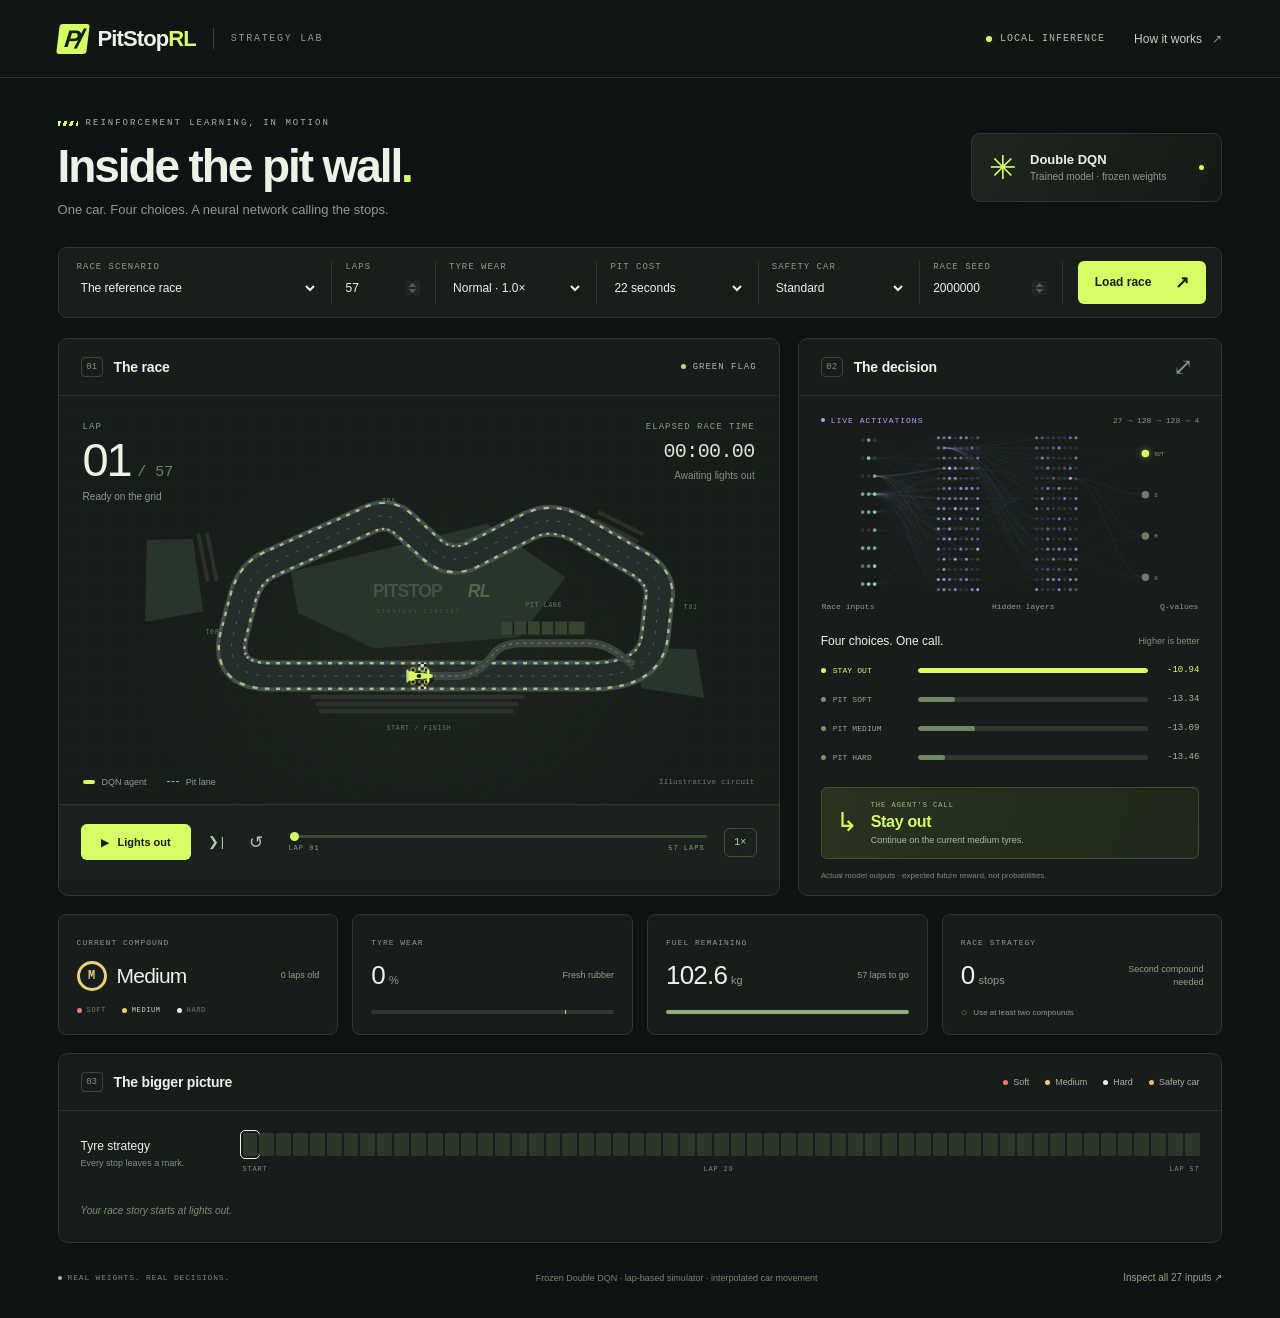
==== docs/index.html @ 2b39bea4 "feat: add offline race and neural-network visualization Includes the self-contained GitHub Pages das" ====
<!doctype html>
<html lang="en">
<head>
  <meta charset="utf-8">
  <meta name="viewport" content="width=device-width, initial-scale=1">
  <meta name="theme-color" content="#101313">
  <title>PitStopRL — Inside the pit wall</title>
  <style>:root{--bg:#101313;--panel:#181d1b;--line:#303731;--text:#edf1e6;--muted:#8f9a90;--lime:#d5ff65;--violet:#ba9cf9;--cyan:#85dcdb;--amber:#efbc62;--soft:#f17979;--medium:#e9cf75;--hard:#e8ede5;--mono:ui-monospace,SFMono-Regular,Consolas,monospace}
*{box-sizing:border-box}body{margin:0;background:var(--bg);color:var(--text);font-family:Inter,-apple-system,BlinkMacSystemFont,"Segoe UI",sans-serif;font-size:14px;-webkit-font-smoothing:antialiased}button,input,select{font:inherit}button,a,input,select{-webkit-tap-highlight-color:transparent}button{cursor:pointer}button:disabled{opacity:.4;cursor:not-allowed}button:focus-visible,a:focus-visible,input:focus-visible,select:focus-visible{outline:2px solid var(--lime);outline-offset:4px}button{color:inherit}button:hover{filter:brightness(1.12)}a{color:inherit}button,input,select{border-radius:6px}input,select{min-width:0;color:var(--text);color-scheme:dark}input::-webkit-inner-spin-button{opacity:.25}select{cursor:pointer}button{transition:background .15s,opacity .15s}svg{display:block}h1,h2,h3,p{margin:0}[hidden]{display:none!important}.lime{color:var(--lime)}.topbar{height:78px;border-bottom:1px solid var(--line);display:flex;align-items:center;justify-content:space-between;padding:0 4.5%;background:#111513}.wordmark{display:flex;align-items:center;text-decoration:none;font-size:22px;letter-spacing:-.9px;font-weight:750}.brand-icon{display:inline-flex;width:30px;height:30px;background:var(--lime);color:#162019;align-items:center;justify-content:center;margin-right:10px;font-style:italic;font-size:24px;font-weight:900;letter-spacing:-5px;padding-right:3px;border-radius:3px;transform:skew(-7deg)}.brand-icon span{font-size:27px}.brand-divider{width:1px;height:21px;background:#3c453d;margin:0 17px}.brand-caption{color:var(--muted);font:10px var(--mono);letter-spacing:1.7px}.top-actions{display:flex;gap:29px;align-items:center}.local-status{font:10px var(--mono);letter-spacing:1px;color:#afbbac;display:flex;align-items:center;gap:8px}.local-status i,.badge-dot{width:6px;height:6px;border-radius:50%;background:var(--lime);box-shadow:0 0 9px #d5ff6533}.text-button{border:0;background:transparent;padding:5px 0;font-size:12px;color:#c9d0c3}.text-button span{color:var(--muted);margin-left:7px}main{max-width:1600px;margin:0 auto;padding:40px 4.5% 0}.intro{display:flex;justify-content:space-between;align-items:center;margin-bottom:30px}.eyebrow{font:9px var(--mono);letter-spacing:2px;color:#a8b49f;display:flex;gap:8px;align-items:center}.tiny-stripe{display:block;width:20px;height:5px;background:repeating-linear-gradient(110deg,var(--lime) 0 3px,transparent 3px 6px)}h1{font-size:46px;letter-spacing:-2.1px;font-weight:650;line-height:1.15;margin:12px 0 9px}.intro p{color:var(--muted);font-size:13px}.model-badge{display:flex;align-items:center;gap:13px;border:1px solid var(--line);padding:14px 17px;border-radius:9px;background:linear-gradient(115deg,#20251e,#151a17)}.model-badge strong{display:block;font-size:13px;font-weight:600}.model-badge div>span{display:block;font-size:10px;color:var(--muted);margin-top:4px}.model-orbit{font-size:33px;color:var(--lime);font-weight:300}.badge-dot{margin-left:20px;width:5px;height:5px}.scenario-bar{display:flex;align-items:stretch;gap:0;background:#191e1b;border:1px solid var(--line);border-radius:9px;padding:13px 15px;margin-bottom:20px}.scenario-bar label{display:flex;flex-direction:column;gap:6px;padding:1px 13px;border-right:1px solid var(--line);flex:1;min-width:0}.scenario-bar label:first-child{padding-left:3px}.scenario-select{flex:1.8!important}.scenario-bar label:has(#laps){flex:.57}.seed-field{flex:.86!important}.field-label{font:9px var(--mono);letter-spacing:1px;color:var(--muted);white-space:nowrap}.scenario-bar input,.scenario-bar select{background:transparent;border:0;padding:0 2px 0 0;font-size:12px;height:20px;width:100%;outline-offset:3px}.scenario-bar option{background:#202720}.build-button{border:0;background:var(--lime);color:#17200d;font-size:12px;font-weight:650;display:flex;align-items:center;justify-content:center;gap:24px;padding:11px 17px;white-space:nowrap}.scenario-bar .build-button{margin:0 0 0 15px}.build-button span{font-size:17px}.notice{font-size:12px;color:var(--amber);border:1px solid #806337;background:#30291d;padding:12px 16px;border-radius:6px;margin-bottom:16px}.dashboard{display:grid;grid-template-columns:minmax(0,1.7fr) minmax(340px,1fr);gap:18px}.panel{border:1px solid var(--line);background:var(--panel);border-radius:10px;overflow:hidden}.panel-top{height:57px;display:flex;align-items:center;justify-content:space-between;padding:0 22px;border-bottom:1px solid #2b332c}.panel-heading{display:flex;align-items:center;gap:11px}.section-index{font:9px var(--mono);color:#7f8f7a;border:1px solid #3a4539;border-radius:4px;width:22px;height:20px;display:flex;justify-content:center;align-items:center}h2{font-size:14px;font-weight:550;letter-spacing:-.2px}.track-status{display:flex;gap:7px;align-items:center;font:9px var(--mono);letter-spacing:1px;color:#a7bb9c}.track-status i{width:5px;height:5px;border-radius:50%;background:#b5dc87}.track-status.safety{color:var(--amber)}.track-status.safety i{background:var(--amber);box-shadow:0 0 8px #eabd5b66}.circuit-stage{position:relative;height:408px;overflow:hidden;background:radial-gradient(ellipse at 50% 65%,#28332655,transparent 55%),#171d19}.circuit{position:absolute;width:100%;height:100%;inset:0}.lap-counter{position:absolute;top:20px;left:24px;z-index:2}.lap-counter>div{display:flex;align-items:baseline;gap:7px;margin-top:4px}.lap-counter strong{font-size:47px;font-weight:450;letter-spacing:-2.3px;line-height:1}.lap-counter div>span{font:15px var(--mono);color:#73806e}.lap-caption{font-size:10px;color:var(--muted);display:block;margin-top:8px}.race-clock{position:absolute;right:24px;top:20px;text-align:right;z-index:2}.race-clock strong{display:block;font:20px var(--mono);letter-spacing:-.6px;color:#dce5d3;margin-top:8px}.race-clock>span:last-child{display:block;color:#82917a;font-size:10px;margin-top:7px}.terrain path{fill:#28352b;stroke:#45543e;stroke-width:1;stroke-opacity:.2}.grandstands{stroke:#475043;stroke-width:5;opacity:.4;fill:none}.pit-building rect{fill:#384330}.pit-building path{stroke:#181f16;stroke-width:2}.track-labels text{font:8px var(--mono);letter-spacing:1px;fill:#697c60}.track-labels text:nth-child(3){font-family:inherit;font-size:22px;font-weight:700;letter-spacing:-1px;fill:#82917855}.track-labels .infield-rl{font:italic 700 22px sans-serif;letter-spacing:-1px;fill:#b5cc8355}.track-labels .infield-sub{font-size:6px;letter-spacing:3px;fill:#798a6a77}.track-legend{position:absolute;bottom:17px;left:24px;right:24px;display:flex;gap:20px;align-items:center;font-size:9px;color:#93a087}.track-legend span{display:flex;align-items:center;gap:7px}.track-legend i{display:inline-block}.legend-car{width:12px;height:4px;background:var(--lime);border-radius:2px}.legend-pit{width:12px;height:0;border-top:1px dashed #a0b492}.illustration-label{margin-left:auto;color:#6c7b64;font:8px var(--mono)}.track-event{position:absolute;bottom:55px;left:50%;transform:translateX(-50%);display:flex;align-items:center;gap:12px;background:#202b1fef;border:1px solid #8aa85d;border-radius:7px;padding:11px 18px;box-shadow:0 8px 40px #0004;white-space:nowrap;z-index:3}.track-event>span{font-size:23px;color:var(--lime)}.track-event strong{display:block;font:10px var(--mono);color:var(--lime);letter-spacing:1px}.track-event div>span{display:block;margin-top:4px;font-size:10px;color:#c0cdb7}.track-event.safety{background:#30281de8;border-color:#9c7a3c}.track-event.safety strong,.track-event.safety>span{color:var(--amber)}.finish-overlay{position:absolute;inset:0;z-index:6;background:#101912ed;backdrop-filter:blur(6px);display:flex;align-items:center;justify-content:center;flex-direction:column;gap:15px}.finish-overlay h3{font-size:36px;font-weight:500;letter-spacing:-1.3px}.finish-overlay p{font-size:13px;color:#b6c1ac;text-align:center;line-height:1.7}.finish-overlay .build-button{margin-top:10px}.playback{height:76px;border-top:1px solid var(--line);display:flex;align-items:center;gap:11px;padding:0 22px;background:#1b211c}.play-button{display:flex;align-items:center;justify-content:center;gap:9px;min-width:110px;height:36px;background:var(--lime);border:0;color:#17200c;font-size:11px;font-weight:650}.play-button #play-icon{font-size:10px}.icon-button{background:transparent;border:1px solid #3b453a;border-radius:5px;height:31px;min-width:31px;color:#bbc6b1;font-size:17px;display:inline-flex;align-items:center;justify-content:center}.playback .icon-button{font-size:17px;border:0;min-width:23px}.playback #step{font:13px var(--mono)}.scrubber{flex:1;padding:0 8px}.scrubber>div{display:flex;justify-content:space-between;font:7px var(--mono);letter-spacing:1px;color:#8b9a80;margin-top:6px}.scrubber input{display:block;width:100%;height:3px;appearance:none;-webkit-appearance:none;background:#3e4a35;cursor:pointer;accent-color:var(--lime);border:0;border-radius:9px}.scrubber input::-webkit-slider-thumb{appearance:none;width:9px;height:9px;border-radius:50%;background:var(--lime)}.scrubber input::-moz-range-thumb{width:9px;height:9px;border:0;border-radius:50%;background:var(--lime)}.speed-button{border:1px solid #46513b;background:transparent;width:33px;height:29px;font:10px var(--mono);color:#bbc9ad}.brain-panel{display:flex;flex-direction:column;min-width:0}.expand-button{border:0;font-size:24px;min-width:24px;color:#82967c}.network-title{display:flex;justify-content:space-between;align-items:center;margin:20px 22px 0}.network-status{font:8px var(--mono);letter-spacing:1px;color:var(--violet);display:flex;align-items:center;gap:6px}.network-status i{width:4px;height:4px;border-radius:50%;background:var(--violet)}.network-architecture{font:8px var(--mono);color:#89927f}.network-container{height:177px;margin:0 18px;position:relative}.network-container svg{height:100%;width:100%;overflow:visible}.network-labels{display:flex;justify-content:space-between;margin:0 23px;font:8px var(--mono);color:#9a9a96}.network-labels span:nth-child(2){margin-left:12px}.network-node{transition:fill .35s,opacity .35s}.network-edge{transition:stroke-opacity .35s;pointer-events:none}.network-node.selected{filter:drop-shadow(0 0 4px #d5ff6577)}.q-heading{display:flex;align-items:center;justify-content:space-between;margin:23px 22px 12px}.q-heading h3{font-size:12px;font-weight:500}.q-heading span{font-size:9px;color:#83917d}.q-values{margin:0 22px;display:grid;gap:8px}.q-row{display:grid;grid-template-columns:86px 1fr 40px;align-items:center;gap:11px;font:9px var(--mono);color:#9ba992;height:21px}.q-name{display:flex;gap:7px;align-items:center;font-size:8px;letter-spacing:.1px;white-space:nowrap}.q-dot{width:5px;height:5px;border-radius:50%;background:#7f9374}.q-track{height:5px;background:#30372c;border-radius:8px;overflow:hidden}.q-fill{height:100%;background:#718664;transition:width .35s;border-radius:8px}.q-score{text-align:right;color:#a9b69f;font-size:9px}.q-row.selected .q-fill{background:var(--lime)}.q-row.selected .q-name,.q-row.selected .q-score{color:var(--lime)}.q-row.selected .q-dot{background:var(--lime)}.decision-call{display:flex;gap:13px;align-items:center;margin:19px 22px 0;padding:13px 14px;border:1px solid #43512e;background:linear-gradient(110deg,#29331f,#20291c);border-radius:6px}.call-icon{font-size:26px;color:var(--lime)}.decision-call>div{display:grid;gap:4px}.decision-call .field-label{font-size:7px;color:#a9bb8b}.decision-call strong{font-size:16px;letter-spacing:-.3px;color:var(--lime);font-weight:550}.decision-call div>span:last-child{font-size:9px;color:#aebca0}.q-footnote{font-size:8px;color:#7e8b77;margin:11px 22px 14px;line-height:1.4}.telemetry{display:grid;grid-template-columns:repeat(4,minmax(0,1fr));grid-column:1/-1;gap:14px}.telemetry-card{padding:17px 18px 16px;background:var(--panel);border:1px solid var(--line);border-radius:8px}.telemetry-card>.field-label{font-size:8px}.telemetry-value{display:flex;align-items:center;margin-top:12px;gap:10px;min-height:31px}.telemetry-value strong{font-size:26px;letter-spacing:-.8px;font-weight:500;white-space:nowrap}.telemetry-value strong>span{font-size:11px;color:#8f9d83;letter-spacing:0;margin-left:4px}.telemetry-value>span:last-child{margin-left:auto;text-align:right;font-size:9px;color:#93a087;line-height:1.4}.telemetry-value #compound-name{font-size:21px}.tyre-icon{display:flex;align-items:center;justify-content:center;width:30px;height:30px;border:3px solid var(--medium);border-radius:50%;font:bold 12px var(--mono);color:var(--medium)}.compound-keys{display:flex;gap:16px;font:7px var(--mono);letter-spacing:.6px;margin-top:15px;color:#6c7b65}.compound-keys>span,.stint-legend>span{display:flex;align-items:center;gap:5px}.compound-keys>span.active{color:#c8d4bd}.soft-dot,.medium-dot,.hard-dot,.sc-dot{display:inline-block;width:5px;height:5px;border-radius:50%;background:var(--soft)}.medium-dot{background:var(--medium)}.hard-dot{background:var(--hard)}.sc-dot{background:var(--amber)}.meter{position:relative;background:#323b2d;height:4px;border-radius:8px;overflow:hidden;margin-top:19px}.meter span{display:block;height:100%;width:100%;background:#93ae77;transition:width .3s,background .3s}.wear-meter span{width:0;background:var(--lime)}.wear-meter i{position:absolute;height:100%;width:1px;background:#bdd1a6;left:80%;top:0}.rule-status{max-width:95px}.rule-status.complete{color:var(--lime)!important}.rule-line{display:flex;align-items:center;gap:6px;font-size:8px;color:#8b9a80;margin-top:15px}.rule-check{font-size:11px;color:#7f8f73}.rule-check.complete{color:var(--lime)}.strategy-panel{grid-column:1/-1}.stint-legend{display:flex;gap:16px;font-size:9px;color:#a7b39c}.stint-section{display:flex;align-items:center;padding:22px;gap:25px}.stint-label{min-width:137px}.stint-label strong{display:block;font-size:12px;font-weight:500}.stint-label span{display:block;font-size:9px;color:#829277;margin-top:5px}.stint-chart-wrap{flex:1;min-width:0}.stint-chart{height:23px;display:flex;gap:2px}.stint-cell{flex:1;border-radius:2px;background:#2d372a;border:0;position:relative;cursor:pointer;padding:0;min-width:1px;transition:background .2s;outline-offset:2px}.stint-cell.pit::before{content:'';position:absolute;top:-5px;left:50%;transform:translateX(-50%);width:4px;height:4px;background:#d5ff65;border-radius:1px}.stint-cell.sc::after{content:'';position:absolute;bottom:0;left:0;right:0;height:4px;background:var(--amber)}.stint-cell.current{outline:1px solid #ecf3df;outline-offset:2px}.stint-axis{display:flex;justify-content:space-between;font:7px var(--mono);letter-spacing:.8px;color:#798b6d;margin-top:9px}.race-events{min-height:47px;display:flex;align-items:center;gap:10px;padding:0 22px 16px;flex-wrap:wrap}.event-empty{font-size:10px;color:#7d8f72;font-style:italic}.event-chip{font-size:9px;padding:6px 10px;background:#242d20;border:1px solid #3c4a31;border-radius:5px;color:#c1d0b3}.event-chip b{font:8px var(--mono);color:var(--lime);margin-right:5px;font-weight:400}.event-chip.safety{border-color:#6b572d;color:#d8bd86}.event-chip.safety b{color:var(--amber)}footer{display:flex;align-items:center;gap:25px;justify-content:space-between;padding:24px 0 30px;color:#778870}footer>span{display:flex;align-items:center;gap:6px;font:8px var(--mono);letter-spacing:.8px}footer>span>i{width:4px;height:4px;border-radius:50%;background:#a8c384}footer p{font-size:9px}footer .text-button{font-size:10px;color:#92a383}dialog{color:var(--text);background:#1b221c;border:1px solid #52633e;border-radius:14px;padding:35px;width:620px;max-width:calc(100vw - 32px);max-height:calc(100vh - 48px);overflow:auto;box-shadow:0 30px 150px #0009}dialog::backdrop{background:#080d09bf;backdrop-filter:blur(8px)}dialog h2{font-size:31px;line-height:1.2;letter-spacing:-1.1px;margin:15px 0}dialog>p{color:#a8b69e;font-size:12px;line-height:1.8}.dialog-close{position:absolute;top:15px;right:15px;border:0;font-size:24px}.explanation-steps{display:grid;gap:14px;margin:24px 0}.explanation-steps>div{display:grid;grid-template-columns:28px 1fr;column-gap:10px}.explanation-steps>div>span{font:11px var(--mono);color:var(--lime);grid-row:span 2}.explanation-steps strong{font-weight:500;font-size:13px}.explanation-steps p{font-size:11px;color:#9eaf91;line-height:1.65;margin-top:4px}.dialog-note{border-top:1px solid var(--line);padding-top:18px;font-size:10px!important}.provenance{font:9px var(--mono)!important;word-break:break-all;color:#6f8362!important;margin-top:13px}.wide-dialog{width:1060px}.wide-dialog svg{width:100%;height:auto;margin-top:20px}.wide-dialog .network-labels{font-size:10px;margin:5px 20px 25px}.network-key{display:flex;gap:20px;flex-wrap:wrap;font:9px var(--mono);color:#9faba0;align-items:center}.network-key span:first-child{display:flex;align-items:center;gap:7px}.network-key i{width:45px;height:6px;background:linear-gradient(90deg,#443f51,var(--violet));border-radius:8px}.input-list{display:grid;grid-template-columns:1fr 1fr;gap:0 22px;margin-top:20px}.input-row{display:flex;align-items:center;justify-content:space-between;gap:10px;border-bottom:1px solid #34412b;padding:10px 0;font-size:10px}.input-row span{color:#a3b298}.input-row code{color:var(--lime);font:10px var(--mono)}.load-error{padding:50px;color:#ffb19b;font-size:16px}
@media(min-width:1500px){.circuit-stage{height:453px}.network-container{height:205px}.q-heading{margin-top:28px}.q-row{height:23px}.decision-call{margin-top:23px}.dashboard{grid-template-columns:minmax(0,1.8fr) minmax(380px,1fr)}}
@media(max-width:1100px){main{padding:30px 3% 0}.topbar{padding:0 3%}.dashboard{grid-template-columns:minmax(0,1.5fr) minmax(320px,1fr);gap:13px}.scenario-bar label{padding-left:8px;padding-right:8px}.scenario-bar{padding:12px 10px}.seed-field{display:none!important}.model-badge{padding:11px}.model-badge .badge-dot{display:none}.circuit-stage{height:410px}.telemetry-value{flex-wrap:wrap;gap:7px}.telemetry-value>span:last-child{margin-left:0}.telemetry-card{padding:14px}.telemetry{gap:10px}.brain-panel .panel-top,.circuit-panel .panel-top{padding:0 17px}.playback{gap:5px;padding:0 15px}.play-button{min-width:92px}.q-values{margin:0 17px}.decision-call{margin-left:17px;margin-right:17px}.q-heading{margin-left:17px;margin-right:17px}.network-architecture{font-size:7px}.network-title{margin-left:17px;margin-right:17px}.lap-counter{left:20px}.race-clock{right:20px}.track-legend{left:20px;right:20px}}
@media(max-width:820px){.topbar{height:65px}.brand-caption,.brand-divider{display:none}.top-actions{gap:18px}.local-status{font-size:8px}.intro{align-items:flex-start;gap:15px}.model-badge{margin-top:20px}.model-badge div>span{display:none}.model-orbit{font-size:24px}.model-badge strong{font-size:11px}h1{font-size:37px}.intro p{font-size:11px}.eyebrow{font-size:8px;letter-spacing:1.3px}.scenario-bar{flex-wrap:wrap;gap:12px 0}.scenario-select{flex-basis:40%!important}.scenario-bar label:has(#laps){flex-basis:15%}.scenario-bar label:has(#wear){flex-basis:30%;border:0}.scenario-bar label:has(#pit-cost){flex-basis:25%;padding-left:3px}.scenario-bar label:has(#sc-chance){flex-basis:30%}.scenario-bar .build-button{flex:1;min-height:40px}.dashboard{grid-template-columns:1fr}.circuit-stage{height:400px}.brain-panel{display:grid;grid-template-columns:1fr 1fr;column-gap:18px;padding-bottom:17px}.brain-panel .panel-top{grid-column:1/-1}.network-title{grid-column:1;grid-row:2;margin-top:17px}.network-container{grid-column:1;grid-row:3/6;height:220px;margin:0 7px 0 20px}.network-labels{grid-column:1;grid-row:6;align-self:end;margin-bottom:9px}.q-heading{grid-column:2;grid-row:2;margin:19px 22px 13px 0;gap:8px}.q-heading span{font-size:8px}.q-values{grid-column:2;grid-row:3/5;margin:0 22px 0 0;align-self:start;gap:12px}.decision-call{grid-column:2;grid-row:5;margin:10px 22px 0 0;padding:12px}.q-footnote{grid-column:2;grid-row:6;margin:10px 22px 0 0;font-size:8px}.telemetry{grid-template-columns:repeat(2,minmax(0,1fr));grid-row:2}.brain-panel{grid-row:3}.telemetry-value>span:last-child{margin-left:auto}.stint-section{gap:15px}.stint-label{min-width:110px}.stint-legend{gap:9px;font-size:8px}.strategy-panel .panel-top{padding:0 15px}footer{gap:15px;flex-wrap:wrap}footer p{order:3;flex-basis:100%}.circuit-panel .panel-top{height:52px}}
@media(max-width:520px){main{padding-top:27px}.top-actions .local-status{display:none}.wordmark{font-size:20px}.model-badge{display:none}h1{font-size:36px}.intro{margin-bottom:24px}.scenario-bar{margin-bottom:14px}.scenario-select{flex-basis:51%!important}.scenario-bar label:has(#laps){flex-basis:18%}.scenario-bar label:has(#wear){flex-basis:30%}.scenario-bar label:has(#pit-cost){flex-basis:30%}.scenario-bar label:has(#sc-chance){flex-basis:34%}.scenario-bar .build-button{padding:9px;margin-left:9px;gap:8px}.field-label{font-size:8px}.scenario-bar input,.scenario-bar select{font-size:10px}.dashboard{gap:13px}.circuit-stage{height:330px}.circuit{width:125%;max-width:none;left:-12.5%;top:10px}.lap-counter strong{font-size:38px}.race-clock strong{font-size:16px}.lap-counter{top:18px;left:16px}.race-clock{top:18px;right:16px}.lap-counter .field-label,.race-clock .field-label{font-size:7px}.track-legend{left:16px;right:16px;font-size:8px;gap:13px}.illustration-label{font-size:6px}.track-event{bottom:48px;padding:8px 12px}.track-event strong{font-size:9px}.track-event div>span{font-size:9px}.panel-top{padding:0 16px}.track-status{font-size:8px}.playback{height:72px;padding:0 12px;gap:5px}.play-button{min-width:89px;font-size:10px;height:34px;gap:5px}.speed-button{width:28px;font-size:9px}.scrubber{padding:0 5px}.playback .icon-button{min-width:21px}.brain-panel{display:flex;padding-bottom:0}.network-title{margin:19px 20px 0}.network-container{height:200px;margin:0 18px}.network-labels{margin:0 22px}.q-heading{margin:24px 22px 13px}.q-values{margin:0 22px;gap:9px}.q-row{height:23px;grid-template-columns:95px 1fr 40px}.decision-call{margin:20px 22px 0}.q-footnote{margin:12px 22px 18px}.telemetry-card{padding:14px 12px}.telemetry-value strong{font-size:24px}.telemetry-value #compound-name{font-size:18px}.telemetry-value>span:last-child{font-size:8px;margin-left:0;flex-basis:100%}.telemetry-value:has(#compound-name)>span:last-child{flex-basis:auto}.compound-keys{gap:8px;font-size:6px}.tyre-icon{width:26px;height:26px;font-size:10px}.rule-status{max-width:none}.rule-line{font-size:7px}.telemetry .field-label{font-size:7px}.meter{margin-top:15px}.strategy-panel .panel-top{height:auto;min-height:57px;gap:15px;flex-wrap:wrap;padding:15px}.stint-section{display:block;padding:17px 15px}.stint-label{margin-bottom:16px;display:flex;justify-content:space-between;align-items:center}.stint-label span{margin:0;font-size:8px}.stint-chart{gap:1px;height:20px}.race-events{padding-left:15px;padding-right:15px;gap:6px}.event-chip{font-size:8px;padding:6px}.event-chip b{font-size:7px}.event-empty{font-size:9px}.stint-legend{font-size:8px}.finish-overlay h3{font-size:29px}.finish-overlay p{font-size:11px}.input-list{grid-template-columns:1fr}dialog{padding:30px 23px}.wide-dialog .network-labels{font-size:7px;margin-left:0;margin-right:0}.network-key{font-size:8px;gap:12px}footer{padding:20px 0}footer>span{font-size:7px}footer .text-button{font-size:9px}}
@media(prefers-reduced-motion:reduce){*,*::before,*::after{transition:none!important;animation:none!important}}

.car-tyre{stroke:var(--medium);stroke-width:1.2}.under-safety-car .kerbs{stroke:var(--amber)}

@media(max-width:520px){.brain-panel .network-labels,.brain-panel .q-values{align-self:stretch}}

.network-playback{display:flex;align-items:center;gap:12px;margin-top:22px}.network-playback>span:first-of-type{font:10px var(--mono);color:var(--lime)}.network-playback>span:last-of-type{margin-left:auto;font-size:9px;color:var(--muted)}@media(max-width:520px){.network-playback>span:last-of-type{display:none}}
</style>
</head>
<body>
  <header class="topbar">
    <a class="wordmark" href="#" aria-label="PitStopRL home"><span class="brand-icon">P<span>/</span></span>PitStop<span class="lime">RL</span><span class="brand-divider"></span><span class="brand-caption">STRATEGY LAB</span></a>
    <div class="top-actions"><span class="local-status"><i></i> LOCAL INFERENCE</span><button class="text-button" id="about-button">How it works <span>↗</span></button></div>
  </header>
  <main>
    <section class="intro">
      <div><div class="eyebrow"><span class="tiny-stripe"></span> REINFORCEMENT LEARNING, IN MOTION</div><h1>Inside the pit wall<span class="lime">.</span></h1><p>One car. Four choices. A neural network calling the stops.</p></div>
      <div class="model-badge"><span class="model-orbit">✳</span><div><strong>Double DQN</strong><span>Trained model · frozen weights</span></div><span class="badge-dot"></span></div>
    </section>

    <section class="scenario-bar" aria-label="Race configuration">
      <label class="scenario-select"><span class="field-label">RACE SCENARIO</span><select id="scenario"><option value="reference">The reference race</option><option value="heldout">The unseen distance</option><option value="endurance">The long game</option><option value="safety">Safety-car opportunities</option><option value="expensive">Every stop counts</option><option value="custom">Custom conditions</option></select></label>
      <label><span class="field-label">LAPS</span><input id="laps" type="number" min="1" max="300" value="57" aria-label="Race laps"></label>
      <label><span class="field-label">TYRE WEAR</span><select id="wear" aria-label="Tyre wear"><option value="0.7">Low · 0.7×</option><option value="1" selected>Normal · 1.0×</option><option value="1.3">High · 1.3×</option></select></label>
      <label><span class="field-label">PIT COST</span><select id="pit-cost" aria-label="Pit-stop cost"><option value="12">12 seconds</option><option value="22" selected>22 seconds</option><option value="32">32 seconds</option></select></label>
      <label><span class="field-label">SAFETY CAR</span><select id="sc-chance" aria-label="Safety-car frequency"><option value="0">Off</option><option value="0.035" selected>Standard</option><option value="0.07">Frequent</option></select></label>
      <label class="seed-field"><span class="field-label">RACE SEED</span><input id="seed" type="number" min="0" max="4294967295" value="2000000" aria-label="Random seed"></label>
      <button class="build-button" id="new-race">Load race <span>↗</span></button>
    </section>
    <div class="notice" id="notice" role="status" hidden></div>

    <div class="dashboard">
      <section class="panel circuit-panel" aria-label="Animated race circuit">
        <div class="panel-top"><div class="panel-heading"><span class="section-index">01</span><h2>The race</h2></div><div class="track-status" id="track-status"><i></i><span>GREEN FLAG</span></div></div>
        <div class="circuit-stage">
          <div class="lap-counter"><span class="field-label">LAP</span><div><strong id="lap-number">01</strong><span>/ <span id="lap-total">57</span></span></div><span class="lap-caption" id="lap-caption">Ready on the grid</span></div>
          <div class="race-clock"><span class="field-label">ELAPSED RACE TIME</span><strong id="race-time">00:00.00</strong><span id="run-state">Awaiting lights out</span></div>
          <svg class="circuit" id="circuit" viewBox="0 0 900 480" aria-label="Illustrative circuit and pit lane">
            <defs>
              <path id="track-geometry" d="M 450 335 L 665 335 Q 740 335 745 284 L 750 237 Q 754 210 719 191 L 650 151 Q 614 132 584 149 L 516 184 Q 489 197 466 177 L 433 147 Q 412 127 386 140 L 263 195 Q 237 207 229 241 L 217 287 Q 208 335 264 335 Z"/>
              <pattern id="grid-pattern" width="30" height="30" patternUnits="userSpaceOnUse"><path d="M 30 0 L 0 0 0 30" fill="none" stroke="#a1b5aa" stroke-opacity=".045" stroke-width="1"/></pattern>
              <pattern id="finish-pattern" width="8" height="8" patternUnits="userSpaceOnUse"><rect width="8" height="8" fill="#d9e1d8"/><rect width="4" height="4" fill="#101514"/><rect x="4" y="4" width="4" height="4" fill="#101514"/></pattern>
              <filter id="car-glow" x="-100%" y="-100%" width="300%" height="300%"><feGaussianBlur stdDeviation="5"/></filter>
            </defs>
            <rect width="900" height="480" fill="url(#grid-pattern)"/>
            <g class="terrain"><path d="M 290 205 L 535 145 L 633 212 L 575 286 L 393 300 L 299 256 Z"/><path d="M 720 300 L 796 302 L 806 362 L 728 350 Z"/><path d="M 110 165 L 167 164 L 180 254 L 108 267 Z"/></g>
            <g class="grandstands"><path d="M 315 361 H 582"/><path d="M 321 370 H 574"/><path d="M 325 379 H 568"/><path d="M 185 156 L 197 216"/><path d="M 174 157 L 186 217"/><path d="M 670 140 L 724 167"/><path d="M 674 130 L 730 158"/></g>
            <path id="track" d="M 450 335 L 665 335 Q 740 335 745 284 L 750 237 Q 754 210 719 191 L 650 151 Q 614 132 584 149 L 516 184 Q 489 197 466 177 L 433 147 Q 412 127 386 140 L 263 195 Q 237 207 229 241 L 217 287 Q 208 335 264 335 Z" fill="none" stroke="#44504b" stroke-width="39" stroke-linecap="round" stroke-linejoin="round"/>
            <use href="#track-geometry" class="kerbs" fill="none" stroke="#a6bf8b" stroke-width="35" stroke-dasharray="5 8"/>
            <use href="#track-geometry" fill="none" stroke="#252d2a" stroke-width="29"/>
            <use href="#track-geometry" fill="none" stroke="#8fa87f" stroke-width="1" stroke-dasharray="4 10" opacity=".5"/>
            <path id="pit-path" d="M 450 335 L 495 335 Q 524 335 541 310 Q 551 294 578 294 L 661 294 Q 685 294 705 312 L 718 321" fill="none" stroke="#3b4740" stroke-width="10"/>
            <path d="M 450 335 L 495 335 Q 524 335 541 310 Q 551 294 578 294 L 661 294 Q 685 294 705 312 L 718 321" fill="none" stroke="#7e947d" stroke-width="1" stroke-dasharray="4 5"/>
            <rect x="449" y="318" width="10" height="34" fill="url(#finish-pattern)"/>
            <g class="pit-building"><rect x="553" y="267" width="104" height="16" rx="2"/><path d="M 568 267 V 283 M 585 267 V 283 M 602 267 V 283 M 619 267 V 283 M 636 267 V 283"/></g>
            <g class="track-labels"><text x="606" y="249" text-anchor="middle">PIT LANE</text><text x="450" y="403" text-anchor="middle">START / FINISH</text><text x="392" y="236">PITSTOP</text><text x="511" y="236" class="infield-rl">RL</text><text x="450" y="256" text-anchor="middle" class="infield-sub">STRATEGY CIRCUIT</text><text x="781" y="251">T01</text><text x="404" y="119">T05</text><text x="183" y="283">T08</text></g>
            <g id="pit-pulse" opacity="0"><circle cx="604" cy="294" r="20" fill="none" stroke="#d5ff65" stroke-width="1"/><circle cx="604" cy="294" r="6" fill="#d5ff65"/></g>
            <g id="car-trail"><circle cx="0" cy="0" r="13" fill="#d5ff65" opacity=".2" filter="url(#car-glow)"/></g>
            <g id="race-car"><ellipse cx="0" cy="0" rx="18" ry="9" fill="#000" opacity=".5" transform="translate(1 3)"/><rect class="car-tyre" x="-10" y="-10" width="5" height="5" rx="1" fill="#101312"/><rect class="car-tyre" x="-10" y="5" width="5" height="5" rx="1" fill="#101312"/><rect class="car-tyre" x="7" y="-10" width="4" height="5" rx="1" fill="#101312"/><rect class="car-tyre" x="7" y="5" width="4" height="5" rx="1" fill="#101312"/><path d="M -14 -6 H -9 L -5 -4 L 9 -3 L 17 -2 V 2 L 9 3 L -5 4 L -9 6 H -14 Z" fill="#d5ff65"/><rect x="10" y="-8" width="3" height="16" rx="1" fill="#d5ff65"/><rect x="-16" y="-8" width="3" height="16" rx="1" fill="#b4cd80"/><ellipse cx="0" cy="0" rx="3" ry="2.5" fill="#18221b"/></g>
            <g id="sc-car" opacity="0"><rect x="-12" y="-6" width="24" height="12" rx="4" fill="#f5bd4f"/><rect x="-5" y="-4" width="9" height="8" rx="2" fill="#3b321d"/><path d="M -2 -7 H 4" stroke="#ffdf8c" stroke-width="3"/></g>
          </svg>
          <div class="track-legend"><span><i class="legend-car"></i> DQN agent</span><span><i class="legend-pit"></i> Pit lane</span><span class="illustration-label">Illustrative circuit</span></div>
          <div class="track-event" id="track-event" hidden><span id="track-event-icon">↳</span><div><strong id="track-event-title">BOX, BOX</strong><span id="track-event-detail">Fresh tyres incoming</span></div></div>
          <div class="finish-overlay" id="finish-overlay" hidden><span class="eyebrow">CHEQUERED FLAG</span><h3>Strategy delivered.</h3><p id="finish-summary"></p><button class="build-button" id="replay-race">Replay race ↻</button></div>
        </div>
        <div class="playback"><button class="play-button" id="play" aria-label="Play race"><span id="play-icon">▶</span><span id="play-label">Lights out</span></button><button class="icon-button" id="step" title="Advance one lap" aria-label="Advance one lap">❯|</button><button class="icon-button" id="restart" title="Restart race" aria-label="Restart race">↺</button><div class="scrubber"><input id="scrub" type="range" min="0" max="57" step="0.01" value="0" aria-label="Race playback position"><div><span id="scrub-current">LAP 01</span><span id="scrub-end">57 LAPS</span></div></div><button class="speed-button" id="speed" title="Change playback speed" aria-label="Change playback speed">1×</button></div>
      </section>

      <section class="panel brain-panel" aria-label="Live neural network and action values">
        <div class="panel-top"><div class="panel-heading"><span class="section-index">02</span><h2>The decision</h2></div><button class="icon-button expand-button" id="expand-network" aria-label="Expand neural network">⤢</button></div>
        <div class="network-title"><span class="network-status"><i></i> LIVE ACTIVATIONS</span><span class="network-architecture">27 → 128 → 128 → 4</span></div>
        <div id="network-container" class="network-container"><svg id="network" viewBox="0 0 430 236" role="img" aria-label="Actual neural network activations for this lap"></svg></div>
        <div class="network-labels"><span>Race inputs</span><span>Hidden layers</span><span>Q-values</span></div>
        <div class="q-heading"><h3>Four choices. One call.</h3><span>Higher is better</span></div>
        <div class="q-values" id="q-values"></div>
        <div class="decision-call"><span class="call-icon">↳</span><div><span class="field-label">THE AGENT'S CALL</span><strong id="decision-label">Stay out</strong><span id="decision-detail">Continue on the current tyres.</span></div></div>
        <p class="q-footnote">Actual model outputs · expected future reward, not probabilities.</p>
      </section>

      <section class="telemetry" aria-label="Current race telemetry">
        <div class="telemetry-card"><span class="field-label">CURRENT COMPOUND</span><div class="telemetry-value"><span class="tyre-icon" id="tyre-icon">M</span><strong id="compound-name">Medium</strong><span id="tyre-age">0 laps old</span></div><div class="compound-keys"><span><i class="soft-dot"></i>SOFT</span><span class="active"><i class="medium-dot"></i>MEDIUM</span><span><i class="hard-dot"></i>HARD</span></div></div>
        <div class="telemetry-card"><span class="field-label">TYRE WEAR</span><div class="telemetry-value"><strong id="wear-value">0<span>%</span></strong><span id="wear-description">Fresh rubber</span></div><div class="meter wear-meter"><span id="wear-fill"></span><i></i></div></div>
        <div class="telemetry-card"><span class="field-label">FUEL REMAINING</span><div class="telemetry-value"><strong id="fuel-value">102.6<span>kg</span></strong><span id="fuel-laps">57 laps to go</span></div><div class="meter"><span id="fuel-fill"></span></div></div>
        <div class="telemetry-card"><span class="field-label">RACE STRATEGY</span><div class="telemetry-value"><strong id="pit-count">0<span>stops</span></strong><span class="rule-status" id="rule-status">Second compound needed</span></div><div class="rule-line"><span class="rule-check" id="rule-check">○</span><span>Use at least two compounds</span></div></div>
      </section>

      <section class="panel strategy-panel"><div class="panel-top"><div class="panel-heading"><span class="section-index">03</span><h2>The bigger picture</h2></div><div class="stint-legend"><span><i class="soft-dot"></i>Soft</span><span><i class="medium-dot"></i>Medium</span><span><i class="hard-dot"></i>Hard</span><span><i class="sc-dot"></i>Safety car</span></div></div><div class="stint-section"><div class="stint-label"><strong>Tyre strategy</strong><span>Every stop leaves a mark.</span></div><div class="stint-chart-wrap"><div id="stint-chart" class="stint-chart" aria-label="Tyre compound used on each lap"></div><div class="stint-axis"><span>START</span><span id="stint-axis-middle">LAP 29</span><span id="stint-axis-end">LAP 57</span></div></div></div><div class="race-events" id="race-events" aria-live="polite"><span class="event-empty">Your race story starts at lights out.</span></div></section>
    </div>
    <footer><span><i></i> REAL WEIGHTS. REAL DECISIONS.</span><p>Frozen Double DQN · lap-based simulator · interpolated car movement</p><button class="text-button" id="inputs-button">Inspect all 27 inputs ↗</button></footer>
  </main>
  <dialog id="about-dialog"><button class="dialog-close icon-button" aria-label="Close explanation">×</button><span class="eyebrow">A WINDOW INTO THE AGENT</span><h2>Race state in.<br>Strategy out.</h2><p>This preview runs the project's trained Double DQN weights directly in your browser. No server, account or internet connection is needed after loading.</p><div class="explanation-steps"><div><span>01</span><strong>Observe</strong><p>The simulator supplies 27 features: distance remaining, tyre wear, fuel, safety-car status and the race settings.</p></div><div><span>02</span><strong>Evaluate</strong><p>Two hidden layers of 128 neurons produce four Q-values. Brighter neurons have larger activations; visible connections are a subset of the actual learned weights.</p></div><div><span>03</span><strong>Act</strong><p>The agent chooses the highest Q-value. The next lap changes the state, and the process repeats. Its weights stay fixed throughout playback.</p></div></div><p class="dialog-note">The car animation illustrates a lap-based strategy simulator. It does not model steering, overtaking or vehicle physics. Browser races use a deterministic browser RNG; the Python CLI uses NumPy's RNG, so an identical seed does not produce an identical race across the two implementations. The simulator equations and trained weights are the same.</p><p class="provenance" id="provenance"></p></dialog>
  <dialog id="network-dialog" class="wide-dialog"><button class="dialog-close icon-button" aria-label="Close network explorer">×</button><span class="eyebrow">THE NETWORK, UNPACKED</span><h2>Not a black box. A closer look.</h2><p>Actual activations for the selected lap. Play to watch the network respond, or step through one decision at a time. Hover over a neuron to inspect its value.</p><div class="network-playback"><button class="play-button" id="network-play" aria-label="Play network">▶ Play network</button><button class="icon-button" id="network-step" aria-label="Advance network one lap">❯|</button><span id="network-lap">LAP 01</span><span>Selected learned connections · fixed weights</span></div><div id="large-network-container"></div><div class="network-labels"><span>27 race inputs</span><span>128 neurons · ReLU</span><span>128 neurons · ReLU</span><span>4 action values</span></div><div class="network-key"><span><i></i> Activation intensity</span><span>Violet / cyan edges: positive / negative weight</span><span>Weights remain fixed</span></div></dialog>
  <dialog id="inputs-dialog"><button class="dialog-close icon-button" aria-label="Close input inspector">×</button><span class="eyebrow">WHAT THE AGENT SEES</span><h2>The current observation.</h2><p>These are the exact normalized features passed to the trained network before the selected lap.</p><div id="input-list" class="input-list"></div></dialog>
  <script>window.PITSTOP_MODEL = {"checkpoint_sha256":"1a1546889b2171b7d83426594025bd9acbf2528d5e6f4afc8d7b136fd92fc440","observation_names":["lap_progress","compound_over_2","tyre_age_over_30","wear","fuel_fraction","safety_car_active","sc_laps_over_4","changed_compound","laps_remaining_over_100","total_laps_over_100","pit_loss_over_40","wear_multiplier","sc_probability_over_0_1","sc_pit_factor","base_lap_time_over_100","wear_squared","wear_cubed","initial_fuel_over_180","fuel_burn_over_3","fuel_penalty_over_0_05","sc_lap_delta_over_40","lap_noise_std","rule_penalty_over_100","reward_scale_over_100","sc_duration_min_over_4","sc_duration_max_over_4","reward_reference_over_100"],"metadata":{"training_episodes":30000,"completed_episodes":26001,"seed":7,"training_seed_range":[7,30006],"validation_seed_range":[1000000,1000063],"domain_seed":10000007,"domain":{"laps":[20,21,22,23,24,25,26,27,28,29,30,31,32,33,34,35,36,37,38,39,40,41,42,43,44,45,46,47,48,49,50,51,52,54,55,56,57,58,59,60,61,62,63,64,65,67,68,69,70,71,72,73,74,75,76,77,78,79,81,82,83,84,85,86,87,88,89,90],"held_out_laps":[53,66,80],"wear_multiplier":[0.7,1.3],"pit_loss_seconds":[12.0,32.0],"safety_car_probability":[0.0,0.07],"safety_car_pit_factor":[0.45,0.7],"base_lap_time":[75.0,100.0],"lap_noise_std":[0.1,0.4],"fuel":"1.8 kg per configured lap; no refuelling"},"selection":"lowest mean seconds/lap on fixed validation races","validation":{"mean_seconds_per_lap":93.57151377520698,"compliance_rate":1.0,"episodes":64},"env_count":16,"validate_every":2000,"torch_version":"2.9.0","numpy_version":"2.3.4","training_reward":"negative controllable race-time cost divided by 10","reward_components":"compound grip + 1.8*wear + 11*wear**3 + pit loss + terminal rule penalty"},"layers":[{"weight":[[0.0601862333714962,-0.18013663589954376,0.047050997614860535,0.019573673605918884,-0.12626077234745026,-0.2263072431087494,-0.1653178185224533,0.06041368469595909,0.0515839047729969,0.13897518813610077,0.36676064133644104,0.11262532323598862,-0.07034346461296082,-0.03724611550569534,-0.003057473571971059,-0.21745748817920685,-0.08794203400611877,-0.1605604737997055,0.18825004994869232,-0.14358513057231903,0.15474770963191986,-0.04470700025558472,0.10637038201093674,0.08237292617559433,0.015432601794600487,0.043261703103780746,0.1535259485244751],[0.04254975914955139,-0.065406933426857,0.030343905091285706,0.6276029944419861,0.028318075463175774,-0.04866863414645195,-0.04120657593011856,0.10460653901100159,0.42338481545448303,0.011905159801244736,-0.013699322007596493,0.07259289175271988,-0.16505858302116394,0.13600322604179382,-0.09478025138378143,0.2840200662612915,0.10615582019090652,0.2308330237865448,-0.0012741322861984372,-0.05673336237668991,-0.048251066356897354,0.08341380953788757,-0.2031128853559494,-0.18068577349185944,0.13032375276088715,0.1665874570608139,-0.03484494239091873],[-0.32363516092300415,0.039339032024145126,0.030797140672802925,0.04287492111325264,0.2236255556344986,0.2991451025009155,-0.13498550653457642,0.027560409158468246,0.3573104739189148,-0.08891993016004562,0.12152261286973953,0.16023880243301392,-0.1595936119556427,0.01670636422932148,0.10585543513298035,-0.036666665226221085,-0.3168942332267761,-0.012933756224811077,0.09556334465742111,-0.11530325561761856,-0.05497926101088524,0.21009032428264618,0.02563663385808468,0.0037530255503952503,0.05507026985287666,-0.056736499071121216,0.1548491269350052],[-0.13134470582008362,0.00576706463471055,-0.02401548996567726,-0.007490567397326231,-0.07167433947324753,0.11925531178712845,0.20493514835834503,-0.046878259629011154,0.16225974261760712,-0.1273869276046753,-0.2381405085325241,0.046470168977975845,-0.022967033088207245,-0.39036211371421814,-0.11217953264713287,-0.037630852311849594,0.19079560041427612,0.09564651548862457,0.14430411159992218,-0.14785455167293549,-0.19220267236232758,-0.060686394572257996,0.01585264690220356,-0.04252276197075844,-0.12588563561439514,0.13558600842952728,-0.06657471507787704],[-0.20822486281394958,0.013621844351291656,0.14728090167045593,0.5385274291038513,0.12213527411222458,-0.008336487226188183,-0.03844545781612396,-0.13100303709506989,0.09919333457946777,-0.04943682998418808,0.06375978142023087,0.23698487877845764,-0.007289782632142305,0.02555774338543415,0.16642843186855316,0.23493704199790955,-0.027191247791051865,-0.013939742930233479,-0.17023088037967682,-0.1286107748746872,0.07531492412090302,0.10882973670959473,-0.1222994476556778,-0.06330744922161102,-0.18320567905902863,0.10015326738357544,0.1631152182817459],[-0.06557736545801163,-0.25845620036125183,0.3406226336956024,0.5767614841461182,0.2592138946056366,-0.00426465505734086,0.023472892120480537,0.04214012995362282,-0.21041055023670197,-0.34928661584854126,-0.07465066015720367,-0.07945036888122559,0.017418937757611275,0.18144898116588593,0.04335636645555496,0.36207154393196106,0.01882464624941349,-0.3475666642189026,0.1692938208580017,0.2607637941837311,0.08643049001693726,-0.14749929308891296,0.15767651796340942,0.2460968941450119,-0.038023944944143295,0.03868096321821213,0.1055368036031723],[-0.17251400649547577,0.10918789356946945,-0.1255192756652832,-0.7778270244598389,-0.04197503253817558,-0.3317809998989105,-0.019139602780342102,0.06081397086381912,0.1618412286043167,-0.08939959853887558,0.3383839726448059,-0.058907896280288696,-0.11184787005186081,-0.07127568870782852,-0.1662379503250122,-0.8599593639373779,-0.49283042550086975,-0.04559401422739029,0.10749358683824539,0.0035788475070148706,-0.08885638415813446,-0.060177281498909,-0.09062818437814713,-0.0999109223484993,-0.18144148588180542,0.056954383850097656,0.060344159603118896],[0.09001501649618149,-0.01648133620619774,0.47812315821647644,0.8022456765174866,-0.2116524875164032,0.03899523988366127,-0.14305026829242706,0.0897548571228981,0.12077224999666214,0.09021630883216858,-0.09807228296995163,0.27033957839012146,0.09722451865673065,0.020680872723460197,-0.12195301055908203,0.36196425557136536,-0.028959503397345543,0.03359118103981018,0.017489608377218246,0.020172443240880966,0.14098550379276276,-0.023686062544584274,0.05094635859131813,-0.10625524818897247,0.18530912697315216,0.06987644731998444,-0.03066452033817768],[0.3011288046836853,0.15453600883483887,0.013506178744137287,-0.09120678901672363,-0.05803671479225159,-0.596084713935852,-0.25842952728271484,0.005081537179648876,-0.17060287296772003,-0.09211811423301697,0.28647342324256897,-0.07366939634084702,-0.08158384263515472,-0.18250201642513275,-0.13060495257377625,0.6339327096939087,1.388545036315918,0.19683359563350677,0.24372874200344086,0.13083355128765106,0.14915962517261505,-0.02263716794550419,0.214124396443367,-0.018545586615800858,0.002735966118052602,-0.00901759136468172,-0.07397674769163132],[0.12474166601896286,0.017604345455765724,0.18026509881019592,-0.06885554641485214,-0.5321797132492065,-0.003306566970422864,0.0233303252607584,0.027114037424325943,-0.044229596853256226,-0.36517831683158875,0.019484292715787888,-0.21711145341396332,0.21338991820812225,0.21488705277442932,0.27278193831443787,-0.1756255179643631,-0.07241974025964737,-0.3910423219203949,0.38332074880599976,0.1717342585325241,0.013082984834909439,0.038649991154670715,0.23349647223949432,0.22299827635288239,0.06821030378341675,0.016382986679673195,0.37104520201683044],[-0.1449425220489502,-0.036569979041814804,-0.03527243435382843,0.10990822315216064,-0.16224335134029388,-0.11014996469020844,-0.10313186794519424,-0.09703727811574936,0.11773224174976349,0.11780347675085068,0.08730149269104004,0.15709415078163147,-0.1279929131269455,-0.0007642155978828669,-0.1557408571243286,-0.000376773823518306,-0.16448426246643066,-0.18536129593849182,0.12121924012899399,-0.08516474068164825,-0.015333728864789009,-0.05672626569867134,-0.15264198184013367,-0.019199542701244354,0.02842913568019867,0.1537727266550064,-0.08186634629964828],[0.1700904220342636,-0.10467850416898727,0.10972222685813904,0.15761831402778625,0.004053241107612848,-0.07505094259977341,0.13753819465637207,-0.07144143432378769,-0.09886245429515839,-0.08357177674770355,-0.17039212584495544,-0.03193899244070053,-0.16100801527500153,0.11120565235614777,-0.20025455951690674,-0.14975149929523468,0.033896323293447495,0.10257482528686523,0.1683076024055481,-0.1717306524515152,0.14237451553344727,0.11558780819177628,-0.14278799295425415,0.06493040919303894,-0.07008517533540726,0.04009169340133667,-0.18567624688148499],[-0.11322536319494247,-0.12200850993394852,-0.038688503205776215,-0.008569789119064808,-0.00676732650026679,-0.11368858069181442,0.09505253285169601,0.09507331252098083,-0.17191696166992188,-0.18161967396736145,-0.04624424874782562,0.05142330005764961,-0.1473957747220993,-0.01965613290667534,0.00789085403084755,-0.14719122648239136,0.18020790815353394,0.13614918291568756,0.14406608045101166,-0.08140384405851364,-0.14045922458171844,0.02047909051179886,0.10955820977687836,0.0914553627371788,-0.12783724069595337,0.14839054644107819,-0.09392715245485306],[-0.04315802827477455,-0.003949601203203201,0.00808454118669033,-0.4950052499771118,-0.060346201062202454,0.03504931926727295,-0.009815552271902561,-0.01938663050532341,0.04474923759698868,0.1235971599817276,0.3252653181552887,-0.32198479771614075,-0.014060466550290585,0.03079140931367874,-0.028015539050102234,-0.5810654163360596,-0.03815437853336334,-0.13651043176651,-0.1225365549325943,0.11014723777770996,0.058390505611896515,0.016625281423330307,-0.02679753489792347,0.13107118010520935,-0.033629320561885834,-0.10742232948541641,0.18972760438919067],[0.19269756972789764,0.12536489963531494,0.09418398141860962,0.25324368476867676,0.0017002654494717717,0.14195357263088226,-0.05431816726922989,0.10274918377399445,0.10066358000040054,0.1353147178888321,0.2573016583919525,0.31331580877304077,-0.09492849558591843,-0.07519108802080154,-0.0959247276186943,0.389087975025177,0.4833797812461853,0.016455153003335,-0.04382330924272537,-0.0930551216006279,-0.02605963870882988,0.14551477134227753,-0.017935682088136673,0.07137379795312881,0.09222777187824249,-0.20541539788246155,0.0493253618478775],[0.1922912895679474,-0.09751901030540466,0.03127000108361244,0.004328069742769003,0.10172461718320847,0.046367038041353226,-0.14458565413951874,-0.14375291764736176,0.16432499885559082,-0.08294979482889175,-0.16914565861225128,-0.17271435260772705,-0.16743075847625732,0.043940939009189606,0.022247711196541786,-0.11171872168779373,-0.04347579553723335,0.03008512407541275,0.07010383158922195,0.07857260853052139,-0.10359999537467957,0.18134798109531403,0.17978011071681976,-0.1366722583770752,0.17838284373283386,-0.157659113407135,-0.12701928615570068],[0.0558377243578434,0.002192530781030655,0.02679755724966526,-0.05724162980914116,0.14922937750816345,0.010617767460644245,-0.03417535871267319,-0.056387417018413544,0.2568908631801605,0.05036928877234459,-0.3523975908756256,-0.3320164084434509,0.1320509910583496,0.06451594084501266,-0.020083153620362282,-0.0009468833450227976,0.15016762912273407,0.2232251763343811,-0.07066848874092102,-0.036076899617910385,0.13306941092014313,0.03957314416766167,0.10771502554416656,0.16267451643943787,-0.07344295084476471,0.01780031807720661,-0.15448987483978271],[0.1443321853876114,-0.022631559520959854,0.07292228192090988,0.08884180337190628,0.06210567057132721,-0.2655286490917206,-0.048792023211717606,-0.0732879713177681,0.17341531813144684,0.12066750973463058,0.38033050298690796,0.25821012258529663,-0.12683998048305511,-0.16014313697814941,0.08346304297447205,-0.18764247000217438,-0.01798861473798752,0.19888536632061005,0.044386398047208786,-0.12961789965629578,-0.06930073350667953,0.13277366757392883,0.004547142889350653,0.11750244349241257,-0.19819463789463043,-0.03744248300790787,-0.1075824722647667],[0.26584967970848083,0.1776590794324875,0.10175890475511551,-0.14669352769851685,-0.15254566073417664,0.23654204607009888,-0.13139380514621735,0.1115763783454895,-0.48709532618522644,0.0937834084033966,0.6824005246162415,0.06969723105430603,-0.30807608366012573,0.21689483523368835,-0.08503947407007217,0.19502227008342743,0.7995094060897827,-0.10846363008022308,0.050306178629398346,0.0600704625248909,0.1549718976020813,0.14401571452617645,-0.19731369614601135,-0.17149612307548523,0.1378438025712967,-0.17991986870765686,0.10122573375701904],[-0.10456934571266174,0.15367074310779572,0.5638436079025269,0.671535074710846,-0.1748848259449005,0.03610048070549965,-0.1394963562488556,-0.07713565230369568,0.3034636974334717,0.08267330378293991,-0.059368014335632324,0.15783756971359253,-0.0394766703248024,0.0711570531129837,0.01217658445239067,0.9023982882499695,0.21669547259807587,0.04890322685241699,0.128377765417099,-0.04591947793960571,-0.1504950225353241,0.11406773328781128,0.10231660306453705,0.026769017800688744,-0.16863340139389038,0.13448047637939453,0.009249148890376091],[-0.05743798613548279,-0.15341752767562866,-0.13731399178504944,0.11554058641195297,0.05759713426232338,-0.08478108793497086,0.1625683307647705,0.20639973878860474,0.23421335220336914,0.04872926324605942,0.4308271110057831,0.13681454956531525,-0.087922103703022,0.21249987185001373,-0.04834868386387825,-0.04338023439049721,-0.3035098612308502,0.13673904538154602,-0.14524421095848083,-0.1318971812725067,0.006087671034038067,0.17938080430030823,-0.1511664241552353,-0.05485152080655098,0.08585118502378464,-0.03811291977763176,-0.1762954145669937],[-0.002213382627815008,-0.06758924573659897,0.04580994322896004,0.07918884605169296,-0.05781921371817589,-0.09859330952167511,0.11378573626279831,-0.16579553484916687,0.09392588585615158,0.07734248787164688,0.07636938989162445,-0.13426849246025085,0.07739002257585526,-0.11485952883958817,0.08600418269634247,-0.08960435539484024,0.04235852509737015,0.002110580215230584,-0.1330728530883789,-0.17883622646331787,-0.04539501667022705,0.11456348747015,-0.04402577877044678,-0.04976828023791313,-0.11949146538972855,-0.13932272791862488,-0.015625571832060814],[-0.05033184587955475,0.06886479258537292,0.1869422346353531,-0.1323244869709015,-0.05910161882638931,0.07139697670936584,-0.1298978328704834,-0.021328521892428398,-0.09759201109409332,0.12239934504032135,-0.021423181518912315,0.0158122256398201,0.11444095522165298,-0.13634093105793,-0.10394501686096191,0.14917701482772827,0.07646496593952179,-0.01723826862871647,0.19187825918197632,0.16870196163654327,-0.08323101699352264,-0.05379411578178406,0.083407923579216,-0.12000446766614914,-0.19130288064479828,-0.09714184701442719,-0.1762128472328186],[-0.4103603959083557,0.023587986826896667,-0.2733839154243469,-0.2791866660118103,0.5648527145385742,-0.0782305896282196,0.05096830800175667,-0.0124024897813797,-0.13125483691692352,-0.4655252993106842,0.2009478509426117,0.014778545126318932,0.03151315823197365,0.05716712027788162,0.15738600492477417,0.10202984511852264,0.763445258140564,-0.39545848965644836,-0.07767178863286972,0.13862299919128418,0.07528109103441238,-0.0014712564880028367,-0.029200159013271332,0.10358349978923798,-0.1590660810470581,-0.0009719364461489022,0.10784602165222168],[-0.14694394171237946,0.07320807129144669,-0.1860659271478653,-0.179981529712677,0.004232631530612707,-0.17391301691532135,-0.08872544765472412,0.11388454586267471,-0.03667358309030533,-0.12872032821178436,0.15706267952919006,-0.1880737990140915,0.03930356726050377,-0.12593601644039154,-0.10715986043214798,0.015613527037203312,0.18955805897712708,-0.05109177157282829,-0.1911756545305252,0.04149499535560608,-0.07660821080207825,-0.12857398390769958,0.07603427767753601,0.07600598782300949,-0.09523531049489975,0.012576073408126831,0.02790464088320732],[-0.04193366318941116,-0.18732979893684387,0.1866798996925354,0.6517457365989685,0.1500968337059021,0.1348767727613449,-0.03974314033985138,-0.021563351154327393,0.16599299013614655,-0.04096944257616997,0.07131190598011017,0.2018038034439087,-0.08304959535598755,-0.08540099859237671,-0.1396600753068924,0.4592311978340149,-0.04768383130431175,0.21397070586681366,0.0884287878870964,0.08158420771360397,0.05152027681469917,0.11818234622478485,-0.07849670946598053,0.0006112498231232166,0.048541318625211716,0.011485177092254162,-0.045746807008981705],[-0.15487749874591827,-0.03977799415588379,-0.06329485774040222,-0.24330972135066986,0.33563482761383057,-0.02144841104745865,-0.0037380375433713198,-0.20715461671352386,0.8469663858413696,0.14396652579307556,0.030468182638287544,-0.16868537664413452,0.29549363255500793,-0.1543664038181305,0.15837930142879486,-0.030609652400016785,0.1858721822500229,0.24996255338191986,-0.08200064301490784,0.2180093377828598,0.20398829877376556,0.0963655635714531,0.16984689235687256,0.09117437899112701,0.20563581585884094,0.08740752935409546,-0.14771491289138794],[-0.19296610355377197,0.1181776151061058,0.11664552241563797,-0.11603803932666779,0.10658133029937744,-0.029555579647421837,0.10759949684143066,-0.21095715463161469,0.37223511934280396,-0.06430363655090332,0.29145053029060364,0.008152544498443604,0.021813513711094856,0.225082129240036,0.0336991623044014,0.08612330257892609,0.46179667115211487,-0.12906049191951752,0.12684282660484314,0.06828100234270096,0.10296829044818878,0.047075845301151276,-0.22658590972423553,-0.17173358798027039,-0.2097691297531128,0.07746220380067825,0.15155497193336487],[0.36483150720596313,0.09983661770820618,-0.3801245093345642,-0.5510405898094177,-0.3853529989719391,0.01535943802446127,0.04845018684864044,0.08844475448131561,-1.7540156841278076,-0.35246774554252625,0.12679091095924377,-0.15841813385486603,-0.0007371625979430974,-0.10899027436971664,-0.10003282874822617,-0.5368954539299011,-0.522357165813446,-0.06408866494894028,-0.0123528353869915,0.17322053015232086,0.018860533833503723,-0.006110188085585833,-0.05638494715094566,0.00818761344999075,-0.04495121166110039,0.17699483036994934,-0.13575059175491333],[0.16519761085510254,0.044837065041065216,-0.028871571645140648,0.012754778377711773,0.10089296847581863,-0.0170515738427639,0.017276480793952942,0.01526839192956686,-0.9368284344673157,-0.1899469792842865,0.030134674161672592,0.17253120243549347,-0.011607998982071877,0.31444182991981506,0.15004657208919525,-0.06233673170208931,0.2216726839542389,-0.24241966009140015,0.27678951621055603,-0.029790565371513367,0.14093413949012756,-0.049765851348638535,0.1090027466416359,0.08386655151844025,0.03456910699605942,0.0325484536588192,0.30195102095603943],[0.0997575893998146,0.07556851953268051,-0.008471229113638401,0.011498837731778622,0.0028300450649112463,-0.14194196462631226,0.008017566986382008,0.1356390118598938,0.09968399256467819,0.08176004886627197,0.40201544761657715,0.28981664776802063,-0.04584180563688278,0.21103860437870026,-0.03584429621696472,-0.09624986350536346,0.14014501869678497,-0.059423599392175674,0.18231752514839172,-0.10096335411071777,-0.10644856095314026,0.1646512746810913,0.12932461500167847,-0.14390717446804047,0.08264660835266113,0.005550221540033817,-0.1559777706861496],[-0.07068632543087006,-0.005345356184989214,-0.1085631251335144,0.12391021847724915,0.09783708304166794,0.013884211890399456,-0.006559443660080433,0.02979615144431591,0.2177548110485077,0.11223703622817993,-0.533470094203949,-0.21158471703529358,0.1268809288740158,0.012989144772291183,-0.08599989861249924,0.12205348163843155,0.0902194157242775,0.07163521647453308,0.1585477590560913,-0.006234646309167147,-0.08596958965063095,-0.005552714690566063,-0.09517716616392136,-0.015945106744766235,0.1401958465576172,0.0404568575322628,0.03670134022831917],[0.15502192080020905,0.05046071112155914,-0.08103568851947784,-0.06453564763069153,0.10944957286119461,-0.0771954357624054,0.06223560869693756,0.08223205804824829,0.008074219338595867,-0.1351078897714615,-0.11175288259983063,-0.1773192137479782,0.0625685453414917,-0.1823248416185379,-0.10855332762002945,0.18176107108592987,-0.005408056546002626,0.08850385248661041,-0.09571357816457748,-0.04542683809995651,-0.09563851356506348,0.0723058357834816,-0.12290973216295242,-0.08738186210393906,0.047074977308511734,0.008807715959846973,-0.09197171777486801],[0.022459600120782852,-0.004672111943364143,-0.27869051694869995,0.005456152837723494,-0.2025499790906906,0.049565259367227554,0.1084163635969162,-0.008410927839577198,0.039531610906124115,0.2165849208831787,0.3866608738899231,0.1475207805633545,-0.1371009200811386,0.003842030419036746,0.1687910556793213,-0.4566322863101959,-0.24490103125572205,0.09222150593996048,0.12465181201696396,-0.02522277645766735,0.07497956603765488,-0.08377742022275925,-0.10003223270177841,-0.09681091457605362,-0.20892122387886047,-0.19678524136543274,0.07169664651155472],[0.04139424115419388,-0.07200850546360016,-0.16760163009166718,0.13118942081928253,0.1815151572227478,0.16779132187366486,-0.1473454087972641,-0.16754524409770966,0.2634391188621521,0.12341725826263428,0.364618182182312,0.19945913553237915,0.07375015318393707,0.00766023900359869,-0.14789804816246033,-0.09451191872358322,-0.042354222387075424,-0.0943690687417984,0.07510428130626678,-0.1059264987707138,-0.14400681853294373,-0.0537257045507431,0.16434699296951294,0.14072754979133606,0.13240046799182892,0.1596982181072235,-0.03148607909679413],[0.10668870806694031,-0.0021940458100289106,-0.12240340560674667,0.17986303567886353,-0.09329228848218918,-0.034617550671100616,0.10094407200813293,0.19269663095474243,0.31638333201408386,0.052661795169115067,-0.0183703750371933,0.3298324644565582,0.0519886314868927,0.23516491055488586,-0.04713383689522743,0.149884432554245,-0.024004342034459114,0.17813387513160706,0.021896101534366608,-0.10475854575634003,0.06072022020816803,0.1837247610092163,-0.15332356095314026,0.1630220264196396,0.13519413769245148,0.13787637650966644,0.018260711804032326],[0.011287974193692207,0.03640494495630264,-0.00966040138155222,-0.1981966346502304,-0.06922756135463715,0.15260827541351318,0.04240618273615837,0.19753910601139069,0.05286088585853577,0.18460364639759064,0.39005935192108154,0.14118438959121704,-0.18458019196987152,-0.024362633004784584,0.15024298429489136,-0.239042267203331,-0.07539184391498566,0.11820737272500992,-0.11781272292137146,0.05513397604227066,-0.18476523458957672,0.021567663177847862,0.03270253911614418,-0.21612444519996643,-0.12589284777641296,-0.1528114378452301,-0.09112145006656647],[0.18480993807315826,0.17013834416866302,0.09882602840662003,-0.0904264971613884,-0.03636478632688522,0.01803799718618393,0.18573591113090515,-0.16092346608638763,-0.0462450347840786,-0.16432686150074005,0.07168281078338623,-0.025172840803861618,-0.08615415543317795,-0.17598003149032593,-0.06342654675245285,-0.16661760210990906,0.06442644447088242,-0.17521457374095917,-0.09862496703863144,0.19207535684108734,-0.18589244782924652,-0.15835103392601013,-0.14755327999591827,-0.12338925898075104,0.1523122936487198,-0.061799440532922745,-0.1487339586019516],[0.018585355952382088,0.012069501914083958,0.0017357016913592815,0.140513077378273,0.15936405956745148,0.2526707947254181,0.11638643592596054,-0.020426327362656593,-0.06322939693927765,0.026441052556037903,0.34568339586257935,0.007263851352035999,0.0311602633446455,-0.7012805938720703,0.0402534119784832,-0.07385893911123276,-0.36562809348106384,0.07768219709396362,0.012825781479477882,-0.14151068031787872,-0.10732467472553253,0.010844034142792225,-0.12559068202972412,0.20150932669639587,-0.014761723577976227,-0.09070493280887604,-0.07895553112030029],[-0.11711937189102173,-0.023595156148076057,0.11944615840911865,-0.09412554651498795,0.03183510899543762,-0.009208195842802525,0.0026486781425774097,0.020506849512457848,0.0033479693811386824,0.23964540660381317,-0.39611560106277466,-0.36605721712112427,0.09893752634525299,-0.07725165784358978,-0.004874753765761852,0.09729266166687012,-0.11016004532575607,0.14363743364810944,-0.06935525685548782,-0.05692081153392792,0.0028913673013448715,0.1513577699661255,0.16307182610034943,0.18076655268669128,-0.012501111254096031,0.15083715319633484,0.012818162329494953],[0.13110047578811646,-0.06583353132009506,-0.09634365141391754,-0.1378674954175949,-0.009358939714729786,-0.0836556926369667,0.15227539837360382,-0.0999479815363884,0.10159130394458771,-0.09921479970216751,0.10514593124389648,0.006830473430454731,-0.11486652493476868,0.009636696428060532,-0.1784326285123825,-0.017933521419763565,-0.11420892179012299,-0.17403636872768402,0.17347374558448792,0.11464273184537888,0.04630429297685623,0.11352302879095078,-0.15445788204669952,-0.10104724019765854,-0.09127245098352432,-0.11985153704881668,-0.039754077792167664],[0.3995189964771271,-0.03155241534113884,-0.001197083038277924,0.01017342321574688,-0.09184563905000687,0.03885214403271675,0.032648492604494095,0.08815628290176392,0.15957246720790863,0.10811479389667511,-0.1973154991865158,-0.3208206295967102,0.19993509352207184,-0.20330029726028442,0.20647862553596497,-0.06368502974510193,0.30578404664993286,0.24579228460788727,0.10089868307113647,-0.0024326061829924583,0.10829395800828934,-0.009468444623053074,-0.08027221262454987,0.1537839025259018,0.1958712935447693,0.09555026143789291,-0.06569810956716537],[-0.23044314980506897,0.017614997923374176,0.12431775778532028,0.20374809205532074,0.12815551459789276,-0.22962312400341034,-0.06644497811794281,0.03563762828707695,-0.31371572613716125,-0.2543845474720001,0.543750524520874,-0.049797896295785904,-0.05480200797319412,0.2076394408941269,0.043797075748443604,0.188282772898674,0.645510733127594,-0.14097821712493896,0.09044409543275833,-0.054913341999053955,0.015285449102520943,-0.12456826865673065,0.11395963281393051,0.1491290181875229,0.04735147953033447,0.1720229834318161,0.06635164469480515],[-0.15912280976772308,-0.6354511380195618,-0.1551440805196762,-0.13295073807239532,0.03205098211765289,0.02071457728743553,-0.03478965163230896,-0.014089660719037056,-0.06696878373622894,0.10705188661813736,0.09907913208007812,0.34113168716430664,-0.03725932911038399,-0.12318933010101318,0.12678484618663788,-0.329132616519928,-1.119199275970459,-0.015145384706556797,-0.08257172256708145,-0.15698358416557312,-0.2150137573480606,0.050149355083703995,0.07840707153081894,0.0550541952252388,-0.2041001170873642,-0.07538778334856033,0.08496672660112381],[-0.033822573721408844,-0.12387280911207199,-0.03812895715236664,0.1571856439113617,0.20360493659973145,0.11277400702238083,0.2950018048286438,0.1600608229637146,0.29021918773651123,0.258013516664505,0.09876301139593124,0.12117982655763626,0.1464570015668869,0.031697969883680344,0.03270752355456352,0.050536736845970154,-0.15726864337921143,-0.06985627859830856,0.1168261170387268,0.12830504775047302,-0.07221561670303345,-0.0639948919415474,0.13589522242546082,-0.010157597251236439,0.049470193684101105,-0.21665257215499878,0.024730470031499863],[0.02611398510634899,0.16595518589019775,0.21247531473636627,0.3437862694263458,0.04671824723482132,0.06686172634363174,0.044205889105796814,0.1949702948331833,0.3061899244785309,0.052991509437561035,0.19139544665813446,0.09717987477779388,0.1403893381357193,-0.014443978667259216,0.21314318478107452,0.4589664936065674,0.05230971798300743,-0.11658477783203125,0.0014392921002581716,0.09567692875862122,0.1587875783443451,-0.14582931995391846,-0.04165028780698776,0.053354207426309586,-0.05718313902616501,-0.15181702375411987,0.059564877301454544],[0.10480410605669022,-0.012508870102465153,0.03494536504149437,-0.06667282432317734,0.11437367647886276,0.031034883111715317,0.0486832819879055,-0.017366716638207436,0.024377712979912758,0.12015137821435928,0.38254666328430176,0.22821111977100372,-0.19506782293319702,0.22802579402923584,0.20482240617275238,-0.18860699236392975,-0.26848697662353516,-0.014669389463961124,0.11808639019727707,0.08856336027383804,-0.03467213362455368,0.061265986412763596,-0.017767945304512978,-0.1914457380771637,0.11984662711620331,-0.03665492311120033,-0.17316889762878418],[0.1102549284696579,0.0676497370004654,-0.0957115963101387,0.38350751996040344,-0.19453391432762146,0.06710690259933472,-0.08780644088983536,0.10374615341424942,0.22993427515029907,0.28672167658805847,-0.1461535394191742,0.1045064926147461,-0.1436893492937088,-0.12962909042835236,0.2237684726715088,0.2603003978729248,-0.21793434023857117,0.18973501026630402,-0.0777459591627121,-0.009680426679551601,-0.13641801476478577,0.19404873251914978,0.004854653030633926,0.020467625930905342,0.10350383818149567,0.004367311485111713,-0.10665354877710342],[-0.00029932684265077114,0.12167073041200638,0.17213179171085358,-0.028910063207149506,0.2605034112930298,0.04505741968750954,-0.16203974187374115,0.012470453977584839,-0.10311408340930939,0.05615972727537155,-0.4925859272480011,-0.15700380504131317,0.2373313009738922,-0.10391389578580856,0.0737125426530838,0.1447543054819107,0.3150980770587921,0.18316636979579926,0.0646483302116394,0.07122941315174103,0.23941200971603394,-0.1504771113395691,0.14774355292320251,-0.07067929208278656,-0.021652676165103912,-0.12354439496994019,0.10838554799556732],[0.1622520089149475,-0.006093671545386314,-0.016935721039772034,-0.0388324148952961,-0.14622068405151367,-0.5064849853515625,-0.29637882113456726,0.06934557110071182,0.2773807942867279,-0.03711439669132233,0.24951942265033722,0.3649226427078247,-0.1535935401916504,-0.1949935406446457,-0.13952066004276276,0.16185274720191956,0.034468572586774826,-0.12651175260543823,0.06477172672748566,0.11093935370445251,0.08835379779338837,-0.09980979561805725,0.17941537499427795,0.13499344885349274,-0.06451666355133057,-0.1318623274564743,-0.11048366874456406],[-0.055485326796770096,-0.13186004757881165,0.07899148762226105,0.07653599977493286,0.019815320149064064,0.10238718241453171,-0.13225948810577393,0.1293642669916153,0.27364563941955566,0.15803343057632446,0.43357139825820923,0.08525174856185913,0.05461003631353378,0.04567888379096985,-0.02400604821741581,-0.009960589930415154,-0.23956607282161713,0.0620681531727314,0.00675154197961092,0.015001712366938591,-0.09047236293554306,0.1520506590604782,0.15724626183509827,-0.11394702643156052,-0.18673095107078552,-0.044927071779966354,-0.09862976521253586],[0.11703576892614365,0.004803087562322617,0.16336913406848907,0.08143988251686096,0.05823037028312683,-0.06825713813304901,0.05546598508954048,-0.12470585107803345,-0.03224829211831093,-0.19550196826457977,-0.46593818068504333,-0.24068549275398254,0.1495058238506317,-0.12015064805746078,0.2080584615468979,-0.12571272253990173,-0.15161161124706268,0.07692880928516388,0.0748576670885086,0.2119453251361847,0.02486881986260414,0.11608967185020447,0.22291387617588043,-0.06372907757759094,-0.06611930578947067,0.23658238351345062,0.2343588024377823],[-0.06011059880256653,0.020092597231268883,-0.08045083284378052,0.33332276344299316,-0.05403093248605728,-0.0021221821662038565,-0.08737143129110336,-0.14415238797664642,0.03219209611415863,-0.026478486135601997,0.21300561726093292,0.2340167611837387,-0.2224952131509781,-0.06740879267454147,-0.061772022396326065,0.2657310962677002,-0.0003305341524537653,0.1692754179239273,-0.11461757868528366,0.14272625744342804,0.019308030605316162,0.08958649635314941,-0.08323357999324799,0.052775975316762924,-0.12088645249605179,-0.01901261694729328,0.09234318137168884],[-0.004493966698646545,-0.06416004151105881,0.10025422275066376,0.05051286518573761,-0.1627962440252304,-0.0037658570799976587,-0.014036334119737148,0.16944089531898499,0.0799388736486435,-0.017970530316233635,0.2552521824836731,0.21021462976932526,-0.07163736969232559,0.17531587183475494,0.21346139907836914,0.10615812242031097,0.005974672269076109,0.0026499200612306595,0.17937009036540985,0.06512942165136337,-0.1734238713979721,0.15625084936618805,0.14939507842063904,0.15797704458236694,0.06332040578126907,-0.1861906349658966,0.01982971653342247],[-0.00905598420649767,-0.10829846560955048,-0.13236337900161743,-0.01839224249124527,0.16007132828235626,0.04799877107143402,0.010541009716689587,0.06683744490146637,-0.1779833436012268,0.09685707837343216,0.03874572366476059,-0.11854173243045807,-0.1702166646718979,-0.13339586555957794,0.05216274783015251,0.05784948542714119,0.031049644574522972,-0.04336696118116379,0.07898418605327606,-0.12854303419589996,0.09196263551712036,-0.10212554782629013,-0.1032281145453453,-0.14788302779197693,0.050115734338760376,-0.10854240506887436,0.11171236634254456],[0.1263495236635208,0.030829502269625664,0.10112851858139038,0.06458190828561783,0.07357227802276611,-0.12537211179733276,-0.0062135132029652596,-0.002889348194003105,0.24451696872711182,-0.01933714747428894,0.29183682799339294,0.24960313737392426,0.12118768692016602,0.2800804376602173,-0.0005694892606697977,-0.26068663597106934,-0.24270431697368622,0.011950008571147919,0.1258888691663742,-0.027971941977739334,-0.14979565143585205,-0.08021984249353409,-0.0995243489742279,-0.0998162105679512,0.015876462683081627,-0.010305656120181084,-0.09575166553258896],[-0.07689788192510605,-0.12201765179634094,-0.05037834867835045,0.1928878128528595,0.12537436187267303,-0.0944671481847763,0.004419391974806786,0.19405193626880646,0.532000720500946,0.016080351546406746,-0.5933471918106079,-0.11673212051391602,0.1745719015598297,-0.05804008990526199,0.2202160656452179,0.02559683285653591,-0.3586822748184204,0.22638587653636932,0.20108741521835327,-0.042229920625686646,-0.07933694124221802,-0.020435165613889694,0.0017091896152123809,-0.06305483728647232,-0.07913690060377121,0.18718840181827545,-0.014853648841381073],[-0.07605084031820297,0.12646690011024475,0.06939483433961868,0.16989769041538239,-0.08370626717805862,0.06392000615596771,0.10552148520946503,-0.09916921705007553,0.08818893879652023,0.06893738359212875,0.36749938130378723,0.3533048629760742,0.10017473250627518,0.04301627725362778,0.034142326563596725,0.21137899160385132,0.06957827508449554,-0.08382459729909897,-0.03851146623492241,-0.02721364237368107,0.06504613906145096,-0.13841331005096436,-0.09325184673070908,0.15251345932483673,0.03176581859588623,-0.13742263615131378,0.09072921425104141],[-0.14756038784980774,-0.0952296331524849,-0.2969537377357483,-0.4890635013580322,-0.2125273495912552,0.02418048307299614,-0.003194966586306691,0.022580141201615334,0.2963911294937134,0.1228862851858139,-0.012974563986063004,0.18776941299438477,-0.15968559682369232,0.08044572174549103,-0.15910276770591736,-0.5224440693855286,-0.6647812128067017,0.03244960680603981,0.07027176022529602,-0.13794493675231934,-0.020425034686923027,-0.03814561292529106,-0.1646522432565689,-0.09302379190921783,0.06273302435874939,-0.053207576274871826,0.044036827981472015],[0.11280716955661774,0.0595058873295784,0.006880957633256912,0.17622394859790802,0.1134219542145729,0.05364694073796272,0.03832223638892174,0.1676352173089981,0.24318623542785645,0.1253054141998291,0.08099614083766937,0.2288714051246643,-0.03176435828208923,0.2143576592206955,0.10987953096628189,0.12146799266338348,0.22000715136528015,0.02375328727066517,0.07956191152334213,-0.08222436159849167,-0.16493670642375946,0.09245974570512772,0.10058853030204773,0.15468531847000122,0.12096463888883591,0.09503373503684998,0.10547603666782379],[-0.09754784405231476,0.026527903974056244,0.16833171248435974,-0.05315045639872551,0.1463504135608673,-0.017365315929055214,0.003277316689491272,-0.2340022772550583,0.05833413079380989,-0.21509480476379395,-0.26920971274375916,-0.2071714550256729,0.11571038514375687,-0.014476858079433441,-0.05908676236867905,0.013936957344412804,-0.010588384233415127,-0.19466063380241394,0.04618421941995621,0.07430923730134964,0.06495020538568497,-0.016362816095352173,0.02483656443655491,0.2291695773601532,0.1854848563671112,0.12264672666788101,-0.05545160546898842],[-0.11512516438961029,-0.008482345379889011,0.13093015551567078,0.27975210547447205,-0.10542771220207214,-0.12212249636650085,-0.16342109441757202,0.12970422208309174,0.275433748960495,0.13619814813137054,0.05554899573326111,0.1575271189212799,-0.21543458104133606,-0.045875128358602524,-0.12788459658622742,0.42383038997650146,-0.019201990216970444,0.16408543288707733,0.13219860196113586,-0.03920406103134155,0.026040541008114815,0.07050587981939316,0.15146763622760773,-0.01194178406149149,0.15344928205013275,0.04898856207728386,-0.08003821969032288],[0.13778744637966156,0.0475146621465683,0.07306217402219772,0.01955013908445835,-0.10580403357744217,0.16676023602485657,0.03380748629570007,-0.03459896892309189,0.0402878113090992,-0.1058095246553421,0.05152037739753723,-0.19458027184009552,0.10389009118080139,0.11979779601097107,-0.12033549696207047,0.07932565361261368,0.016548769548535347,-0.0700361356139183,0.17493152618408203,-0.0085435276851058,-0.13039256632328033,-0.19368848204612732,0.0028779394924640656,-0.10509945452213287,-0.18417637050151825,-0.1492244005203247,0.13430628180503845],[-0.13446015119552612,-0.07250431925058365,-0.22693614661693573,-0.19780752062797546,-0.045438047498464584,-0.11361327767372131,-0.10128691792488098,-0.11235186457633972,0.16129913926124573,0.01756342314183712,0.40023311972618103,0.2196609526872635,0.018190274015069008,0.2624850571155548,0.07561144977807999,-0.3461986780166626,0.08912478387355804,-0.07088305056095123,-0.14437037706375122,0.1339769959449768,0.15665042400360107,0.15426397323608398,-0.060333773493766785,0.16518567502498627,0.08558597415685654,0.013479268178343773,0.0009359440882690251],[0.14760607481002808,-0.030945196747779846,-0.05959153547883034,0.07054193317890167,0.13436825573444366,-0.04497484117746353,-0.04001149535179138,-0.03645423799753189,0.20980416238307953,0.17033766210079193,-0.28621330857276917,-0.41210871934890747,-0.040233612060546875,-0.15671062469482422,0.056776054203510284,-0.06482276320457458,0.22737297415733337,-0.1834907978773117,0.2264363318681717,0.08787819743156433,0.15255683660507202,0.13617901504039764,0.11309471726417542,-0.001908568199723959,0.03859765827655792,0.26466020941734314,0.05310629680752754],[-0.020464273169636726,-0.1681002676486969,-0.2192116230726242,-0.19357351958751678,0.04266995191574097,-0.12949159741401672,-0.015438998118042946,0.2031519114971161,0.33724167943000793,0.04813161492347717,0.39450475573539734,0.3498038649559021,0.07233377546072006,0.24127501249313354,0.0644569918513298,-0.4928589165210724,-0.2894902229309082,0.10129216313362122,0.027329102158546448,-0.01673104241490364,-0.0334470197558403,-0.11807668209075928,-0.10522931814193726,-0.13985171914100647,-0.04396022483706474,0.09228301793336868,-0.11018531769514084],[-0.05229748785495758,-0.046626582741737366,-0.21440373361110687,-0.04610103368759155,0.12452232092618942,0.03668644651770592,-0.07966344058513641,0.20161086320877075,0.0617578960955143,0.06032363697886467,0.21112193167209625,0.3503986895084381,0.13475565612316132,0.012866215780377388,0.15397512912750244,-0.07806840538978577,-0.10307491570711136,-0.07612253725528717,-0.1399403214454651,0.1576935052871704,0.16050054132938385,-0.12097442150115967,0.09320206940174103,0.18227218091487885,-0.020600322633981705,0.1323768049478531,0.14794065058231354],[0.10080038011074066,-0.0839262455701828,0.1620859056711197,0.049740981310606,0.0925089493393898,-0.17257702350616455,0.06967470794916153,0.11609451472759247,-0.13317473232746124,-0.1352420300245285,-0.07426036894321442,0.09253223240375519,-0.07618208974599838,-0.025577304884791374,-0.19105830788612366,-0.05578096956014633,-0.07191912829875946,-0.18755033612251282,0.07875068485736847,0.016704387962818146,-0.17480969429016113,0.08887404203414917,0.12266282737255096,-0.12047750502824783,-0.07327394187450409,-0.08535492420196533,-0.06173116713762283],[0.029193123802542686,0.036974042654037476,0.28314536809921265,0.21680425107479095,0.17337875068187714,0.05198676511645317,-0.3038674294948578,0.10212122648954391,0.3792248070240021,-0.002552776364609599,-0.0791279748082161,0.2567998766899109,-0.15655191242694855,-0.09769845753908157,-0.031236454844474792,0.27418214082717896,-0.03017771989107132,0.09654369205236435,0.05256350710988045,-0.034732069820165634,-0.12458360195159912,-0.06660459190607071,0.10748681426048279,0.03276682272553444,0.10986313968896866,-0.003697063075378537,0.006824575364589691],[-0.24478356540203094,0.08371274173259735,-0.1847556233406067,-0.739384651184082,0.13768190145492554,0.009718974120914936,-0.0984610766172409,0.10553016513586044,0.06874491274356842,-0.2200370579957962,0.37764281034469604,-0.16565492749214172,-0.05991285666823387,-0.00431840168312192,0.037449877709150314,-0.5303186178207397,-0.015429532155394554,-0.07111239433288574,0.09875236451625824,-0.060179535299539566,-0.18799695372581482,-0.03999544680118561,-0.20801614224910736,-0.13112233579158783,0.13838469982147217,0.038136307150125504,-0.0115349180996418],[0.25612467527389526,0.05363614857196808,-0.01252331305295229,-0.06603746116161346,-0.29398632049560547,-0.08751624077558517,0.07438233494758606,0.03485213592648506,-0.9221671223640442,-0.043421559035778046,0.13282053172588348,0.11048122495412827,0.06892821937799454,0.1575157195329666,0.2291126251220703,-0.24849094450473785,-0.3929310142993927,-0.09726492315530777,-0.005219557322561741,0.24440747499465942,-0.013383022509515285,0.06727324426174164,0.12844708561897278,0.18169158697128296,0.25562533736228943,0.009987466968595982,-0.015539049170911312],[0.17899189889431,-0.1375190019607544,-0.16796676814556122,-0.012995000928640366,-0.12312639504671097,-0.11539428681135178,-0.009368306957185268,0.07921262830495834,0.3115922510623932,0.09954278916120529,0.2045009732246399,0.19252954423427582,-0.13697956502437592,0.04964280501008034,-0.006012789439409971,0.05797771364450455,0.0831327736377716,0.21011854708194733,-0.10502637177705765,0.009181722067296505,0.01738830842077732,-0.08366506546735764,0.12290292978286743,0.14012035727500916,0.023038402199745178,-0.12563341856002808,0.14274847507476807],[0.23002417385578156,0.052824947983026505,-0.04980362206697464,0.23588187992572784,-0.3445034623146057,-0.0088593028485775,-0.011937794275581837,0.07172037661075592,-1.4713382720947266,-0.2999149262905121,0.08641562610864639,0.16024437546730042,0.13399958610534668,0.07331298291683197,0.3517207205295563,0.12529589235782623,0.04654300957918167,-0.08359325677156448,0.1966037005186081,0.17228882014751434,0.06411988288164139,0.13721950352191925,0.17420059442520142,0.3168846666812897,0.06619631499052048,0.4158070385456085,0.23518167436122894],[0.03339362144470215,-0.04848340153694153,-0.059473514556884766,-0.1298573911190033,-0.006231446284800768,0.12358204275369644,0.045203886926174164,0.05613964796066284,-0.14118139445781708,0.08885429054498672,-0.061154332011938095,-0.1463337242603302,-0.09834380447864532,-0.1494097262620926,-0.04921797290444374,0.1761031150817871,-0.08801213651895523,-0.0706251710653305,0.14206530153751373,-0.07219839096069336,0.07538805156946182,0.1359664797782898,0.0984315499663353,0.0904369205236435,0.1313263177871704,-0.009817329235374928,-0.16289077699184418],[-0.09256595373153687,0.02751152031123638,-0.045408014208078384,0.0011892006732523441,0.05635923519730568,0.011664959602057934,0.13502857089042664,-0.17213822901248932,0.07192860543727875,-0.12301980704069138,0.3778855800628662,0.2891004681587219,-0.08308438956737518,0.08560662716627121,0.10954764485359192,-0.10094933956861496,0.18899770081043243,-0.09021016210317612,-0.007957614958286285,-0.009866426698863506,-0.16804616153240204,-0.00403600512072444,-0.020516084507107735,-0.003909850958734751,0.17958207428455353,-0.03217317536473274,0.1096780076622963],[-0.05604266747832298,-0.10234703123569489,-0.0206645168364048,-0.11281754821538925,-0.0840839296579361,-0.04990673437714577,0.013090177439153194,-0.10692638158798218,-0.10157608985900879,-0.14023487269878387,-0.1149718314409256,-0.1699422150850296,-0.13279059529304504,-0.05563884600996971,-0.026474308222532272,0.12578648328781128,-0.007917159236967564,-0.10459663718938828,-0.1564439982175827,-0.07182665169239044,0.0049286182038486,-0.15232446789741516,-0.07607020437717438,0.014840502291917801,0.175447016954422,0.000466476398287341,-0.18330290913581848],[-0.14302007853984833,-0.15509985387325287,0.12383434176445007,0.1123671606183052,-0.012329071760177612,-0.11576711386442184,-0.0815439224243164,-0.12485397607088089,0.16810745000839233,-0.1693846434354782,0.011287716217339039,0.06181377172470093,-0.17924156785011292,0.05832919478416443,0.07286509871482849,0.04214570298790932,0.17192316055297852,-0.10672023147344589,-0.20065350830554962,-0.13695555925369263,-0.19877974689006805,0.041179146617650986,0.025301523506641388,-0.11113598197698593,-0.08870983868837357,0.08836840838193893,-0.022713949903845787],[0.1995602399110794,0.06119213253259659,0.02902863919734955,-0.19459079205989838,0.0059108431451022625,0.05803700163960457,0.06577760726213455,0.02149294875562191,-0.34658610820770264,-0.00045886446605436504,0.21595963835716248,-0.3376743495464325,0.25307315587997437,0.0005424838163889945,0.18359774351119995,0.12947338819503784,0.5532305240631104,-0.057784222066402435,0.12015684694051743,0.1174905076622963,-0.07599306851625443,0.07571959495544434,0.22290077805519104,-0.005353902000933886,-0.0717143788933754,0.21765229105949402,0.23182985186576843],[0.01109264511615038,-0.06249726563692093,-0.028300264850258827,-0.08167563378810883,0.05111074820160866,0.0028220259118825197,0.010773391462862492,-0.06842824071645737,-0.008492124266922474,-0.012075250968337059,0.42475008964538574,0.27210983633995056,0.029204456135630608,-0.20277652144432068,0.13183259963989258,-0.22240996360778809,-0.00856869388371706,0.0869479775428772,-0.10631337016820908,-0.14521433413028717,-0.05027870088815689,0.15129612386226654,-0.07550671696662903,-0.24689564108848572,-0.10548542439937592,-0.2200981080532074,-0.0538286417722702],[0.18720006942749023,0.09841973334550858,0.14859002828598022,0.26532384753227234,-0.14812688529491425,0.08630429208278656,-0.030854741111397743,-0.08067812025547028,0.28078532218933105,-0.03127184882760048,-0.19726799428462982,0.3154076933860779,0.04929402843117714,-0.05474582314491272,0.14978726208209991,0.13703596591949463,-0.05531257390975952,0.1070571169257164,-0.05171993002295494,-0.0939258560538292,0.018230268731713295,0.151902437210083,0.01786615140736103,-0.13860267400741577,-0.1099403128027916,-0.016530299559235573,0.0831696018576622],[0.04758720099925995,0.16205057501792908,0.034310780465602875,-0.48574987053871155,0.11869212985038757,0.009378306567668915,-0.018161697313189507,0.1052565947175026,0.052983611822128296,-0.05001501366496086,0.09586872160434723,-0.4651935398578644,0.046914201229810715,-0.09579057991504669,-0.13816526532173157,-0.3537873923778534,-0.1007486879825592,-0.12084328383207321,-0.06666622310876846,0.11904586106538773,-0.08733473718166351,-0.14662131667137146,0.09672970324754715,0.10309629142284393,0.12622679769992828,0.2378256618976593,0.1964227259159088],[-0.05945536866784096,0.16599932312965393,-0.21921007335186005,0.07712520658969879,-0.19066786766052246,-0.0705626904964447,0.13916970789432526,-0.00016025590593926609,-0.0496576689183712,0.09564467519521713,0.34811705350875854,0.2362782210111618,0.07995618134737015,0.03214675188064575,0.09219585359096527,-0.1283048540353775,0.14775793254375458,0.03806614875793457,-0.14450207352638245,0.014637278392910957,-0.09953831136226654,-0.04151805117726326,-0.1998012214899063,0.05500270798802376,0.11825481802225113,0.17911438643932343,0.1521923691034317],[-0.15188272297382355,0.09061168134212494,0.28428739309310913,0.3666795790195465,0.09742606431245804,0.15933993458747864,0.043666012585163116,0.03528156876564026,0.020759381353855133,0.06790467351675034,-0.03729090839624405,0.33930715918540955,0.12304524332284927,-0.0014049502788111567,0.21579568088054657,0.2973971664905548,0.01125400885939598,0.152528315782547,0.14945384860038757,0.1648431122303009,0.08722638338804245,0.144725039601326,0.09860303997993469,0.08663662523031235,-0.17226482927799225,-0.07266227155923843,0.019829392433166504],[0.24754607677459717,0.04033995792269707,0.13357466459274292,-0.09728764742612839,-0.4328353703022003,-0.0147069888189435,0.0045073931105434895,0.0972994938492775,-0.8804908990859985,0.2648693919181824,0.09168838709592819,0.23814037442207336,0.12510153651237488,-0.0013346991036087275,-0.0741986557841301,0.08887652307748795,0.12026306986808777,0.24541418254375458,-0.05774665251374245,0.08773621916770935,0.10499367117881775,0.1844022572040558,0.0848722904920578,0.26962780952453613,0.051099494099617004,0.23505708575248718,-0.06665100157260895],[0.18035666644573212,0.031146252527832985,-0.10815126448869705,0.11775797605514526,-0.06548130512237549,-0.11262097954750061,-0.07997392117977142,0.1740553081035614,0.17756865918636322,0.03584127128124237,-0.03127480298280716,-0.13070526719093323,-0.06891308724880219,-0.1947667896747589,-0.19624441862106323,0.0009211108554154634,0.13524480164051056,0.007387217134237289,-0.16487447917461395,-0.0682777389883995,0.10906334966421127,0.03392378240823746,0.025639908388257027,-0.18449142575263977,-0.06394155323505402,0.1517501324415207,-0.08237514644861221],[-0.17050452530384064,-0.03596741333603859,0.1027601957321167,0.019094815477728844,0.07597239315509796,0.03258832171559334,0.0471755750477314,0.037099484354257584,0.13565489649772644,-0.03167535364627838,-0.3785090446472168,-0.28159603476524353,0.10167361795902252,-0.27106958627700806,-0.06052052229642868,-0.19819167256355286,-0.09339158982038498,0.06706641614437103,-0.08418212085962296,0.09984322637319565,0.05823417380452156,0.12940917909145355,0.18309277296066284,0.15172241628170013,0.16687002778053284,0.054963260889053345,0.20597206056118011],[-0.2079927772283554,0.07075908780097961,0.2678731083869934,0.27325332164764404,-0.09821564704179764,-0.029605496674776077,0.05489470809698105,0.0045632775872945786,0.2612428367137909,0.1094641163945198,0.2510998249053955,0.12305881828069687,-0.24113227427005768,-0.04628948122262955,-0.1657678335905075,0.02398897334933281,-0.09401461482048035,0.0011241422034800053,0.09437498450279236,0.00019151426386088133,0.05957591161131859,-0.14074450731277466,0.14399054646492004,0.1360412985086441,0.11868853867053986,-0.09652623534202576,-0.03210731968283653],[0.08130659908056259,-0.05372880771756172,0.04172568768262863,-0.10695938766002655,-0.19739170372486115,-0.012003328651189804,0.17082569003105164,0.11067700386047363,0.20919041335582733,0.07788264006376266,0.24103739857673645,0.24249267578125,-0.15181271731853485,0.10944048315286636,-0.023575028404593468,-0.36013269424438477,-0.4198873043060303,0.0007896687602624297,-0.1818159818649292,-0.18866196274757385,0.17355649173259735,0.04380659759044647,-0.002704436192288995,-0.1547149419784546,0.043173983693122864,0.15341293811798096,0.18781787157058716],[-0.1800326555967331,-0.020190320909023285,0.11139119416475296,0.04586964473128319,0.18699611723423004,-0.11664877831935883,-0.14167216420173645,-0.09038098156452179,0.19269777834415436,-0.1272391378879547,0.31791019439697266,0.25934794545173645,-0.0147406542673707,-0.021678976714611053,0.13703298568725586,-0.2724578082561493,-0.24489447474479675,-0.09002464264631271,0.12104058265686035,0.013695759698748589,-0.15895496308803558,0.08666178584098816,-0.13719084858894348,0.16139206290245056,0.036837540566921234,-0.1541723906993866,-0.00553574413061142],[-0.0316680409014225,-0.07429234683513641,-0.18423552811145782,-0.12859566509723663,-0.164053276181221,0.036693084985017776,0.010473912581801414,0.01551112812012434,-0.1906837671995163,-0.13336816430091858,-0.12503136694431305,0.01368049904704094,-0.17309105396270752,0.11976920813322067,-0.13099563121795654,0.046249911189079285,0.17463771998882294,-0.0738968551158905,0.15852129459381104,-0.1762523353099823,0.009246643632650375,-0.1860622614622116,-0.03151740878820419,0.17692013084888458,0.1385623961687088,0.010386309586465359,-0.09640976786613464],[0.06286533921957016,0.015576943755149841,0.056999482214450836,-0.5615639686584473,-0.06978137046098709,0.32714220881462097,0.06478665769100189,-0.12340523302555084,-0.3089960515499115,0.00833140779286623,0.27042046189308167,-0.28852763772010803,0.04977351054549217,0.13978083431720734,0.1196664422750473,-0.5112054944038391,-0.18302607536315918,-0.13040728867053986,0.127536803483963,-0.003980270586907864,-0.10485745966434479,0.03165243938565254,0.1019396036863327,-0.03742002323269844,-0.07044901698827744,0.017277035862207413,-0.12816305458545685],[0.0027794495690613985,-0.058389779180288315,-0.14853422343730927,0.10976885259151459,-0.11512765288352966,-0.08072125166654587,-0.1367233544588089,0.038247622549533844,0.09669872373342514,0.08448678255081177,-0.046261414885520935,0.026727816089987755,-0.15390776097774506,-0.17784884572029114,-0.05871206521987915,-0.14762571454048157,-0.046254441142082214,0.18102845549583435,-0.15462854504585266,-0.13326044380664825,0.11026474088430405,-0.09326823055744171,0.07304897159337997,-0.02787809632718563,-0.1642942577600479,0.05695077404379845,-0.05211048200726509],[-0.10325155407190323,0.13522817194461823,0.09917932003736496,0.3083828091621399,-0.024410495534539223,-0.07469449192285538,-0.01846867799758911,0.09676239639520645,0.11291375756263733,0.07167448103427887,0.2517920732498169,0.3266465961933136,-0.04044155776500702,0.08739972859621048,-0.08787769824266434,0.2655750811100006,0.11962345987558365,-0.029613470658659935,-0.14231710135936737,-0.010785608552396297,-0.12778234481811523,0.05185560882091522,0.04325641691684723,0.14527030289173126,-0.002600381849333644,0.1275385469198227,-0.1286822110414505],[-0.023177504539489746,-0.059017617255449295,-0.19930553436279297,-0.37716150283813477,-0.27767693996429443,-0.1558593064546585,0.029365794733166695,-0.08081893622875214,0.17837996780872345,0.10513613373041153,0.1588459610939026,0.1374901980161667,-0.05544694513082504,-0.02066083624958992,0.004424892365932465,-0.5568395256996155,-0.20428460836410522,0.026159077882766724,-0.18165895342826843,0.13888773322105408,-0.19650137424468994,-0.08537738770246506,-0.014549610204994678,0.07450627535581589,-0.06566611677408218,-0.06744828075170517,0.09435959905385971],[0.3337187170982361,0.13603660464286804,-0.2246200442314148,-0.21205568313598633,0.13534760475158691,-0.0044024125672876835,0.03216216340661049,-0.2961595952510834,-1.2531747817993164,-0.1507716327905655,-0.08302108198404312,-0.26917824149131775,0.07154332846403122,-0.13089630007743835,-0.0789232850074768,-0.14927691221237183,0.02523869462311268,-0.06249525025486946,0.1474457085132599,-0.01577751711010933,0.24449759721755981,0.0014742829371243715,-0.09077607095241547,0.18740913271903992,0.19606003165245056,0.27953624725341797,-0.07867386937141418],[0.029002545401453972,-0.005966055206954479,-0.008632532320916653,0.10526370257139206,0.03451532870531082,0.0238011684268713,0.07544274628162384,0.06839220970869064,0.3300021290779114,0.07092826813459396,0.24195022881031036,0.13628999888896942,0.007587607949972153,0.21692056953907013,0.10336339473724365,0.22069524228572845,0.10395406931638718,0.03337864577770233,0.14917002618312836,0.11938747763633728,0.015124430879950523,0.09816902130842209,-0.11262790858745575,-0.11240551620721817,-0.00932271033525467,0.10816002637147903,0.17503942549228668],[0.1496397852897644,0.00935565959662199,0.032014310359954834,-0.5977095365524292,-0.21121945977210999,0.2862957715988159,-0.04313654452562332,-0.1541185975074768,0.1198534145951271,0.18125076591968536,0.05846681818366051,0.11223458498716354,-0.1052144393324852,-0.06033940240740776,0.09248032420873642,-0.8892946243286133,-0.8117129802703857,-0.11387864500284195,0.1337013989686966,-0.15691609680652618,0.09398361295461655,0.027037307620048523,-0.1899120956659317,0.06175951659679413,0.09039364755153656,-0.18607670068740845,0.05868614837527275],[0.03912711516022682,0.05542374029755592,0.06758202612400055,0.14428094029426575,0.04899001494050026,-0.12465282529592514,0.06415021419525146,-0.020521163940429688,0.0367140956223011,0.1287648230791092,0.32867753505706787,0.3469918966293335,0.1134192943572998,-0.07813428342342377,-0.0006928612710908055,0.3005683422088623,0.11086148768663406,0.2166932374238968,-0.07305574417114258,0.14604303240776062,0.016640713438391685,0.007710444740951061,-0.03448186814785004,0.03729153424501419,0.1547749787569046,0.0043573840521276,-0.147964745759964],[0.1157822534441948,0.005535613279789686,-0.1852339208126068,0.19041453301906586,-0.12800772488117218,0.13972456753253937,-0.16533219814300537,0.007027177140116692,0.13546891510486603,-0.018821988254785538,-0.1729946732521057,-0.1637282371520996,0.05492556095123291,0.012278609909117222,0.15196523070335388,0.04908537119626999,0.09295287728309631,0.008994439616799355,-0.06918501108884811,-0.1627475470304489,-0.10874442756175995,-0.14217156171798706,-0.12225962430238724,-0.059908460825681686,-0.06546231359243393,0.035949885845184326,-0.1847027689218521],[-0.00110056612174958,0.12039538472890854,0.01927390694618225,0.12378813326358795,0.24334362149238586,-0.23230865597724915,0.1784607619047165,-0.03659402206540108,0.7740545868873596,-0.042166147381067276,-0.34622183442115784,-0.03439110517501831,0.00877607986330986,0.18817387521266937,-0.09365885704755783,-0.17616353929042816,-0.23250529170036316,-0.13526953756809235,-0.06181793659925461,-0.06408873200416565,0.2381480485200882,-0.18464133143424988,0.11048074811697006,0.21512877941131592,0.17567507922649384,0.23637655377388,0.1008632555603981],[-0.1781507134437561,-0.10538735240697861,0.022489424794912338,-0.06467320024967194,0.023439859971404076,-0.0957314744591713,-0.04982724040746689,-0.10517745465040207,0.019984383136034012,-0.14797919988632202,-0.07414925843477249,0.08171834796667099,-0.00509538222104311,0.12434492260217667,-0.07400906085968018,0.15251535177230835,-0.03682286664843559,0.04450301453471184,-0.09373316913843155,0.09735974669456482,0.031914301216602325,0.048224661499261856,0.11279981583356857,-0.03626173362135887,-0.19190311431884766,-0.052112407982349396,-0.04757148399949074],[0.17179448902606964,0.020010478794574738,0.040782466530799866,0.047187402844429016,-0.08738310635089874,-0.02843884751200676,0.12929277122020721,0.1906542181968689,0.1239548921585083,0.21686559915542603,0.22337333858013153,0.3377991318702698,-0.05591125413775444,0.1896771341562271,0.1014367863535881,-0.10054033994674683,-0.2030518501996994,0.158767968416214,-0.026544708758592606,-0.058505989611148834,-0.1077379584312439,-0.02220999449491501,-0.0010774076217785478,-0.1997542381286621,0.12153612822294235,0.15922674536705017,0.0772581547498703],[-0.2533859312534332,-0.042537469416856766,0.05092626065015793,0.07112222164869308,0.17003539204597473,0.023361071944236755,0.03862589970231056,-0.05366777256131172,-0.021789969876408577,-0.4050006568431854,-0.11593817174434662,0.010260664857923985,0.025349106639623642,-0.2008875012397766,0.1625000536441803,-0.004253061953932047,0.20665141940116882,-0.3926562964916229,0.16406339406967163,-0.14738452434539795,0.18273454904556274,0.08381150662899017,0.12824508547782898,-0.12627847492694855,-0.11546788364648819,-0.1465473175048828,0.01557717751711607],[-0.029885927215218544,0.286501944065094,-0.25386467576026917,-0.5734754800796509,-0.24556691944599152,0.050756633281707764,-0.022494155913591385,-0.11130949854850769,0.15920701622962952,-0.051317185163497925,0.32253745198249817,0.0841112807393074,-0.04630623757839203,-0.0056288777850568295,-0.02576610818505287,-0.3950454294681549,-0.24702587723731995,0.04397597163915634,0.0698113664984703,-0.1747063249349594,-0.043503303080797195,-0.1937214881181717,0.008640866726636887,-0.10486464202404022,-0.08822859078645706,0.02429404854774475,0.07330162823200226],[0.01735176146030426,-0.04420405998826027,0.043532758951187134,-0.038001734763383865,-0.18039433658123016,0.19075912237167358,0.1310267299413681,-0.1520906239748001,0.12390921264886856,0.09159831702709198,0.10460590571165085,-0.17652998864650726,-0.0011010017478838563,-0.12286914885044098,-0.18613477051258087,-0.1289428174495697,-0.1609780639410019,0.08030097931623459,-0.03919200226664543,-0.09816519170999527,0.0019750630017369986,0.14933189749717712,0.04880281910300255,-0.09035904705524445,0.17439918220043182,-0.1389690339565277,-0.1490018218755722],[0.12589070200920105,-0.24210403859615326,-0.11294339597225189,0.28788092732429504,0.18262796103954315,0.15154430270195007,-0.14947469532489777,-0.15880870819091797,0.4044356942176819,-0.08018176257610321,0.0822630226612091,0.28523120284080505,-0.03890739381313324,0.2207617312669754,0.2290179431438446,-0.13179369270801544,-0.3569020628929138,0.26646888256073,0.019751962274312973,-0.08781390637159348,0.016027415171265602,-0.03750782087445259,0.12690895795822144,-0.00126108736731112,0.1547868400812149,-0.06944537162780762,-0.13669893145561218],[-0.12586672604084015,0.11890582740306854,-0.11167065799236298,0.07400472462177277,0.12909863889217377,-0.04856961593031883,0.015423637814819813,-0.09141850471496582,0.18310952186584473,0.025499992072582245,-0.15843920409679413,-0.13184086978435516,-0.08884738385677338,0.13953657448291779,-0.12069054692983627,-0.03205147013068199,-0.14227016270160675,-0.12285476177930832,-0.1484939157962799,0.14208059012889862,-0.10619346052408218,-0.16953282058238983,-0.016253948211669922,-0.15671661496162415,-0.15251626074314117,-0.06016196683049202,-0.08973363041877747],[-0.14835278689861298,-0.1161191537976265,-0.14342810213565826,0.04319620132446289,-0.035124942660331726,-0.1622510403394699,0.04861995205283165,-0.14049825072288513,0.13629955053329468,-0.1909845620393753,-0.1405712068080902,-0.03467734530568123,-0.1415272355079651,0.09905730932950974,-0.10891421884298325,0.005335514433681965,0.17696960270404816,0.006366864778101444,0.1021764799952507,-0.17989805340766907,0.11866427212953568,0.09308717399835587,-0.07124117761850357,-0.03979399427771568,-0.03683791682124138,-0.1750253289937973,0.09429802000522614],[-0.011352845467627048,-0.12962499260902405,0.11111939698457718,-0.05278005823493004,-0.08204740285873413,0.09824015945196152,-0.15472657978534698,-0.1698787361383438,-0.17365087568759918,-0.12014485150575638,0.13075274229049683,-0.04857109114527702,0.0429413728415966,-0.13922999799251556,-0.01811063289642334,0.17149493098258972,0.11039960384368896,-0.03551575541496277,-0.0701829269528389,-0.08050595968961716,-0.09064158797264099,-0.007942532189190388,0.13937486708164215,-0.046943698078393936,0.008322612382471561,-0.15342046320438385,0.1529168039560318],[-0.2115946263074875,0.5007359385490417,0.2117789089679718,-0.07081356644630432,-0.010062010958790779,-0.011281776241958141,0.08263558149337769,-0.04537241533398628,0.023787081241607666,0.07102807611227036,-0.30317893624305725,0.04510669410228729,-0.0005133107188157737,-0.053955186158418655,0.11028886586427689,0.01180708035826683,-0.5337990522384644,0.009930511936545372,0.005820815917104483,-0.07781607657670975,-0.2235047072172165,0.05907006934285164,-0.07978839427232742,0.14737571775913239,0.13194182515144348,-0.06325504928827286,0.0968359187245369],[-0.04410573095083237,-0.0026050456799566746,-0.16259406507015228,0.18721850216388702,0.10174659639596939,-0.16336077451705933,0.06974071264266968,-0.0494609996676445,0.12254036962985992,0.015106352046132088,-0.04838640242815018,-0.02544497698545456,-0.034654196351766586,-0.07263654470443726,-0.12576669454574585,-0.06132860481739044,0.027304550632834435,-0.17130118608474731,0.15515391528606415,-0.008222263306379318,0.14104686677455902,-0.10803025215864182,0.0950738936662674,0.05730040743947029,-0.04760472849011421,-0.07910467684268951,0.06114594265818596],[-0.10331370681524277,-0.19084981083869934,0.10195139795541763,0.14810292422771454,0.08688180148601532,-0.15529222786426544,-0.0023148085456341505,0.020107856020331383,0.1743774563074112,-0.12747503817081451,0.021236663684248924,-0.011509415693581104,0.1273057609796524,-0.17018617689609528,0.09409604221582413,0.10800721496343613,0.1693613976240158,0.13344517350196838,-0.09913129359483719,-0.08118955790996552,-0.08591654151678085,0.04804188385605812,-0.0009901467710733414,-0.14777469635009766,-0.1878071278333664,-0.01803194172680378,-0.1872095763683319],[-0.06110236048698425,-0.010319365188479424,-0.056004974991083145,-0.2765929698944092,0.061928458511829376,0.052858177572488785,0.020467566326260567,-0.03631391376256943,0.5543802380561829,0.30355992913246155,0.017582079395651817,0.14451031386852264,-0.14468656480312347,-0.07860706001520157,-0.05967048928141594,-0.36298927664756775,-0.20563557744026184,0.3273775279521942,-0.09007812291383743,0.08722815662622452,0.1673068255186081,0.10118859261274338,0.10312087088823318,0.11756278574466705,0.13400596380233765,-0.011519948951900005,0.10676969587802887],[0.17891332507133484,-0.056310322135686874,-0.11429062485694885,0.07056623697280884,-0.15900340676307678,0.05536165088415146,-0.10225014388561249,-0.12456070631742477,0.3385396897792816,0.233190655708313,0.25267067551612854,0.33496129512786865,-0.008691588416695595,0.12082827836275101,-0.10876456648111343,-0.00770066911354661,-0.18148796260356903,0.13340941071510315,-0.08167941123247147,-0.08542100340127945,0.14206966757774353,0.18989011645317078,0.0997079536318779,0.015692370012402534,0.12019018828868866,0.12468834221363068,0.05989639088511467],[0.050856973975896835,-0.00881356280297041,0.217303067445755,0.036952998489141464,0.04508282244205475,0.017708243802189827,0.14741699397563934,-0.06251952052116394,0.04444081336259842,0.19535140693187714,0.33765020966529846,0.10576460510492325,-0.23556192219257355,0.034350909292697906,0.09668754041194916,0.47463667392730713,0.41311654448509216,-0.06252893060445786,-0.14788392186164856,0.09787576645612717,-0.039452772587537766,0.1378905177116394,-0.1680440753698349,0.04626918211579323,-0.07568523287773132,-0.046266380697488785,-0.12544460594654083],[-0.1549862027168274,-0.06613186001777649,0.0501813106238842,0.03537708520889282,0.006330139935016632,-0.011412319727241993,0.06014779582619667,0.19502376019954681,0.1289796084165573,0.12155216932296753,-0.7285323143005371,0.05036341771483421,-0.045713916420936584,-0.12212543934583664,-0.0991148129105568,-0.16982807219028473,-0.39154285192489624,0.24037733674049377,0.13326740264892578,0.20930835604667664,0.03297736868262291,0.0012240606592968106,0.08107265084981918,-0.08193427324295044,0.15917831659317017,0.2164459228515625,-0.06981122493743896],[0.1895802915096283,-0.016530901193618774,0.05943974107503891,-0.15150213241577148,0.05601820722222328,-0.008931033313274384,0.03483465686440468,0.025493444874882698,-0.0545528344810009,0.14924974739551544,-0.19954918324947357,-0.1498030424118042,0.16511331498622894,-0.2736820876598358,0.11587700992822647,-0.21538740396499634,0.05488601699471474,-0.14537720382213593,0.06210034340620041,-0.07803507894277573,0.12142527103424072,0.17507442831993103,0.2044195830821991,-0.02663501910865307,0.22454071044921875,0.12014616280794144,0.08122991770505905],[-0.13214637339115143,0.08884496986865997,0.04256435111165047,0.6753577589988708,0.17288881540298462,0.012937298975884914,-0.09141910076141357,-0.09070360660552979,0.4521002471446991,0.1086745485663414,-0.11167122423648834,0.18839740753173828,0.08666691184043884,0.0868200957775116,-0.10810334980487823,0.4877069294452667,-0.047539204359054565,0.04637046158313751,-0.08934426307678223,0.07913433015346527,0.13619251549243927,-0.0706615075469017,-0.14671657979488373,0.15807439386844635,-0.16750659048557281,-0.01585368625819683,-0.10593200474977493],[0.02396990917623043,-0.1218661516904831,0.1096450537443161,0.1279638111591339,-0.14802680909633636,0.05396869033575058,0.016620416194200516,0.17390772700309753,-0.15548372268676758,-0.1310073286294937,-0.05185559019446373,-0.15173442661762238,-0.07475362718105316,-0.11665580421686172,0.011333107016980648,0.06039639189839363,-0.03763734921813011,0.06406707316637039,0.11232195794582367,-0.17834706604480743,-0.10597690939903259,0.17781074345111847,0.11842386424541473,-0.1916908174753189,0.10289736092090607,-0.18696047365665436,0.1275145560503006],[0.16570952534675598,0.028638334944844246,-0.015313893556594849,0.08964510262012482,0.22176997363567352,-0.32545939087867737,-0.3313504159450531,-0.003899620147421956,-0.003359550144523382,0.05854078754782677,-0.5503373146057129,0.17658452689647675,0.031609490513801575,-0.030881119892001152,-0.08278486877679825,0.19411294162273407,-0.12174390256404877,-0.002597189275547862,0.13443927466869354,0.08626209944486618,-0.08993000537157059,-0.02219509333372116,-0.11482325941324234,-0.15336981415748596,-0.08514387160539627,-0.06877266615629196,0.018085988238453865],[-0.11152250319719315,0.17590823769569397,-0.11651064455509186,0.11965980380773544,-0.21692605316638947,-0.0018871715292334557,-0.13022735714912415,0.19345346093177795,-0.0044665164314210415,-0.019916102290153503,0.35689273476600647,0.17101171612739563,0.07802051305770874,0.00023553322535008192,-0.09279889613389969,0.34743377566337585,0.47029972076416016,0.11153799295425415,0.11992359161376953,0.007479565218091011,0.07736034691333771,-0.07124225050210953,-0.05908430367708206,0.15012472867965698,-0.16989766061306,-0.015520771965384483,-0.1561177372932434],[0.13908784091472626,0.1800670325756073,0.16472095251083374,0.17138011753559113,-0.1435156762599945,0.006983292289078236,-0.20648066699504852,0.07112915068864822,0.2797841727733612,0.0360339917242527,0.14441746473312378,0.28005892038345337,-0.1388920098543167,0.25519421696662903,0.06041469797492027,0.09182383120059967,0.21504822373390198,0.10711286962032318,-0.029339920729398727,0.15822894871234894,-0.19089825451374054,0.2118966430425644,-0.15851478278636932,0.027262968942523003,-0.051587287336587906,-0.020917298272252083,-0.017326148226857185],[0.08208843320608139,-0.0673518255352974,-0.015385515056550503,-0.19326142966747284,-0.026896310970187187,0.02895757555961609,0.03884920850396156,0.036282461136579514,-0.1346646547317505,-0.1569465696811676,0.3493991196155548,0.28770214319229126,-0.016460159793496132,0.10951556265354156,-0.06061474233865738,-0.18562361598014832,-0.01711907796561718,0.11027056723833084,-0.16045024991035461,0.019768476486206055,-0.03751898556947708,0.0701131820678711,0.06888202577829361,0.12442919611930847,-0.008732886053621769,0.05863303691148758,-0.153190478682518],[0.14065878093242645,-0.06810768693685532,0.34310704469680786,0.39873650670051575,0.13867047429084778,0.00491565465927124,0.0026992405764758587,0.1478433459997177,0.3990430533885956,0.24341830611228943,0.004640679340809584,0.006326588336378336,-0.16332179307937622,-0.0144724166020751,0.20092041790485382,0.5144407153129578,0.08852984756231308,0.060159437358379364,0.07604323327541351,0.07183383405208588,-0.19307532906532288,-0.01002538576722145,0.09980186074972153,-0.03741193190217018,-0.19044668972492218,-0.03286262974143028,0.14429470896720886],[-0.04988590255379677,-0.18074791133403778,0.18132266402244568,0.03300071135163307,0.04209123179316521,0.03334401175379753,0.06257707625627518,-0.12899240851402283,-0.18382638692855835,-0.024350283667445183,-0.015620019286870956,-0.17817310988903046,0.18072931468486786,-0.11252856999635696,-0.1856876164674759,0.014471963979303837,-0.04698607698082924,-0.044555917382240295,-0.15602944791316986,0.10534270852804184,-0.12134307622909546,-0.02156890742480755,0.1341456174850464,0.13673260807991028,0.17484895884990692,-0.10687427967786789,0.11374753713607788],[-0.06830829381942749,0.010597753338515759,-0.11043071746826172,-0.39235448837280273,0.15315861999988556,0.002454373287037015,-0.009763228707015514,-0.007279860787093639,-0.1289895474910736,0.11214744299650192,-0.009318448603153229,-0.3868808448314667,0.04254390299320221,-0.024002693593502045,-0.18278822302818298,-0.32986047863960266,-0.04006633535027504,-0.12772265076637268,-0.10498889535665512,-0.01877770759165287,0.16219273209571838,-0.05642499029636383,0.09314709156751633,-0.10466644912958145,-0.0080405930057168,0.15954570472240448,0.04427218437194824],[0.08971378952264786,-0.05266060680150986,-0.0688960924744606,0.03331465274095535,-0.12098013609647751,-0.04382307827472687,0.10017482191324234,-0.026895573362708092,0.281827449798584,0.0700480192899704,0.27700942754745483,0.1965644508600235,0.1297353208065033,-0.043528757989406586,0.07525470852851868,-0.4505632817745209,-0.22637343406677246,0.20703724026679993,0.08504330366849899,0.03826436772942543,0.14267434179782867,-0.006787449587136507,-0.09816472977399826,0.0005403294926509261,-0.07573100179433823,0.06861703097820282,-0.06478141248226166],[-0.3977264165878296,0.3214079439640045,-0.10754022002220154,-0.5938494205474854,0.2780439257621765,-0.10125164687633514,-0.10066962987184525,0.011595507152378559,0.2848176062107086,-0.05147889256477356,0.41825810074806213,-0.03398537263274193,0.10876699537038803,0.11863522231578827,0.19339850544929504,-0.38018548488616943,0.2012084573507309,0.06432851403951645,-0.0478820763528347,-0.09017188102006912,-0.15842512249946594,0.056628406047821045,0.07487036287784576,-0.06500863283872604,0.12877880036830902,-0.05996653810143471,0.03822891041636467]],"bias":[0.02478923089802265,0.11320173740386963,0.043811529874801636,0.0905454233288765,0.06155415624380112,0.22055618464946747,-0.0828322023153305,-0.08978091180324554,0.1407734751701355,0.07347344607114792,-0.19235919415950775,-0.12101449817419052,-0.17641055583953857,-0.11634532362222672,-0.056403130292892456,0.007994267158210278,-0.09472363442182541,-0.07181084156036377,0.08952072262763977,-0.028022700920701027,0.06370022147893906,-0.13298480212688446,-0.18895338475704193,-0.14470027387142181,0.00853376742452383,0.04574057459831238,0.10318764299154282,-0.06132696568965912,0.1985480636358261,-0.0023585946764796972,-0.13334734737873077,-0.05648889020085335,0.09676773846149445,-0.10111560672521591,0.0006806976161897182,-0.2153788059949875,-0.09746871888637543,0.16429564356803894,-0.027251342311501503,-0.15008336305618286,0.07286635041236877,-0.0374242402613163,0.047809019684791565,-0.11160321533679962,0.12211877852678299,-0.08325411379337311,-0.042508676648139954,0.006398187484592199,0.10306250303983688,-0.04388156533241272,0.1388331949710846,0.12037103623151779,0.002496176166459918,-0.03390969708561897,-0.01121797040104866,0.008948489092290401,0.17822019755840302,-0.19220346212387085,-0.1320389062166214,-0.0014237274881452322,0.07239652425050735,0.11175952106714249,-0.0453297421336174,0.015192564576864243,0.16678091883659363,0.135233074426651,0.0113656185567379,-0.07514046132564545,0.12060831487178802,0.014133552089333534,0.32797738909721375,-0.18783783912658691,0.1508023887872696,-0.17954815924167633,0.050144582986831665,-0.13840258121490479,0.07452640682458878,-0.1280880868434906,-0.05344341695308685,-0.04949956759810448,-0.09997222572565079,-0.07727888971567154,-0.06959296017885208,-0.02125457115471363,-0.06298384815454483,-0.04890412464737892,-0.03524988517165184,-0.17145095765590668,0.08266190439462662,-0.043832141906023026,0.11637580394744873,-0.18159975111484528,-0.05593926087021828,0.09140736609697342,-0.0239656213670969,0.1665204018354416,-0.10378039628267288,-0.055040620267391205,0.03030203841626644,-0.08928275108337402,-0.1678047925233841,0.02972276322543621,0.0539248026907444,0.006021108012646437,-0.13201317191123962,-0.13733279705047607,-0.13732632994651794,-0.19006602466106415,0.043859951198101044,-0.17175143957138062,-0.15439510345458984,-0.01242676842957735,-0.1509139984846115,0.038841068744659424,0.14721634984016418,-0.13054615259170532,0.0812290608882904,-0.013909770175814629,-0.04647919163107872,0.14585542678833008,0.04576374217867851,-0.026663172990083694,-0.15335990488529205,-0.02547677978873253,-0.08041715621948242,0.10241413116455078,-0.10024937242269516,0.08891408145427704]},{"weight":[[0.16828487813472748,0.019640153273940086,0.00428867619484663,-0.2325308918952942,-0.08462230116128922,-0.046603020280599594,-0.06003396585583687,0.08596485108137131,0.1608053296804428,0.7574746012687683,0.07583469897508621,-0.04808996990323067,-0.047952182590961456,-0.17823576927185059,0.01859396882355213,-0.023251108825206757,-0.3693348467350006,0.22822019457817078,0.03617718815803528,-0.07782021164894104,0.0876193642616272,-0.008651694282889366,0.07899576425552368,0.1321132481098175,-0.0542745515704155,-0.0007431204430758953,-0.03369954973459244,-0.005026129074394703,0.14838726818561554,-0.28267696499824524,0.09276413172483444,-0.335260272026062,0.01311070378869772,0.11922398954629898,0.1481580138206482,-0.0023606223985552788,0.11009026318788528,-0.05565012991428375,-0.12980040907859802,-0.2605285048484802,0.0024174798745661974,-0.010604307055473328,0.027565238997340202,-0.10279931873083115,0.033079881221055984,0.015530550852417946,0.1027897521853447,0.04639970138669014,-0.1878761500120163,0.1275201439857483,0.21711422502994537,-0.16064344346523285,0.19839300215244293,0.13676530122756958,0.06862344592809677,0.13651710748672485,-0.19715182483196259,0.12232038378715515,0.12265332788228989,0.12189213186502457,-0.26409175992012024,0.08156553655862808,-0.061428360641002655,0.155684232711792,0.02711855247616768,0.05003870651125908,0.08239792287349701,0.0802963599562645,0.0653240755200386,-0.13091760873794556,-0.1330360621213913,0.15909376740455627,-0.3430674970149994,0.01929178647696972,0.22418296337127686,-0.011212567798793316,0.038598399609327316,0.01100641954690218,0.22856968641281128,0.07397858053445816,0.019367288798093796,0.06418026983737946,0.07074106484651566,-0.3508172929286957,-0.07009860128164291,-0.240812748670578,0.08571916073560715,0.17842774093151093,0.06035158038139343,0.07815584540367126,0.01835753209888935,0.08807220309972763,0.11173368990421295,0.07666683197021484,-0.22000262141227722,0.03551792353391647,-0.08020226657390594,0.06751449406147003,0.08056177943944931,0.01853085309267044,0.06855666637420654,0.0028226738795638084,0.2938418984413147,0.0009406441240571439,-0.054423876106739044,0.06904180347919464,-0.012084586545825005,-0.08393719792366028,-0.07431995123624802,0.11235576868057251,-0.0472271665930748,-0.08292059600353241,-0.018456172198057175,0.11903700977563858,0.08507378399372101,-0.16497017443180084,-0.08288618177175522,-0.021885337308049202,0.0011003399267792702,-0.34004494547843933,0.12633588910102844,0.08355367928743362,0.04645538330078125,0.04746738821268082,0.0036366302520036697,-0.006405552849173546,0.11616621911525726,0.07705675810575485],[-0.07127005606889725,0.004616073798388243,0.0644787922501564,0.03957131505012512,0.06411316245794296,0.13885033130645752,0.09417211264371872,0.12486246973276138,-0.07731570303440094,-0.11031636595726013,-0.07137667387723923,0.06634724140167236,0.0705612450838089,0.12568975985050201,-0.025190120562911034,0.0435236394405365,-0.1600581407546997,-0.13691729307174683,-0.1835339218378067,0.08247697353363037,-0.004960251040756702,0.03441834822297096,0.05537651106715202,0.04238937050104141,-0.013821552507579327,0.11402484774589539,-0.09377921372652054,0.13628388941287994,0.25313541293144226,0.15678273141384125,-0.04955098405480385,-0.060690347105264664,0.05185280367732048,-0.0028608881402760744,0.0182143896818161,-0.043932512402534485,0.06888141483068466,0.04803936555981636,-0.19593001902103424,-0.14023423194885254,0.05658369138836861,-0.3257180452346802,-0.04832365736365318,0.0249430313706398,0.029551183804869652,-0.09865813702344894,0.05128410458564758,0.022038226947188377,0.06137949973344803,-0.46104663610458374,-0.006203039549291134,0.293662428855896,0.04369143024086952,0.05003191903233528,-0.043166402727365494,0.08915397524833679,0.21040743589401245,-0.06061268225312233,0.024581708014011383,0.09415453672409058,0.06711108982563019,-0.08083862066268921,0.07255029678344727,0.0007880217744968832,0.014957793056964874,-0.1451594978570938,-0.009398866444826126,0.08220875263214111,0.05011974275112152,0.4683283865451813,0.09694234281778336,-0.04487931728363037,0.13846932351589203,0.0073678381741046906,-0.04236062988638878,-0.015046467073261738,0.05301562696695328,-0.08233579993247986,-0.10364305973052979,0.17413918673992157,-0.11324340850114822,-0.050266917794942856,0.06065259128808975,0.17469866573810577,-0.028629841282963753,0.09555839747190475,0.10423371195793152,-0.03469467908143997,-0.04494908079504967,0.07354900240898132,0.008696549572050571,0.03185371309518814,0.0629856064915657,-0.15429912507534027,0.413653701543808,0.0027424911968410015,-0.03743267431855202,0.008749925531446934,0.056033000349998474,0.21129938960075378,0.049000516533851624,0.03616289049386978,-0.23578789830207825,-0.4237458407878876,0.04327591881155968,0.09561216831207275,0.011046825908124447,-0.046360574662685394,0.047844771295785904,0.37152642011642456,-0.056142982095479965,-0.05379936471581459,0.08673549443483353,0.10020424425601959,0.042420461773872375,0.31275102496147156,-0.0941285490989685,0.15190130472183228,0.05696627497673035,0.3161839246749878,-0.1838686466217041,-0.054434552788734436,-0.06032722070813179,-0.06645884364843369,0.07951241731643677,-0.21749499440193176,-0.07074081897735596,-0.1576109677553177],[0.06185302138328552,-0.055868253111839294,0.05923811346292496,0.040334101766347885,-0.09162572026252747,-0.013684953562915325,0.03648783639073372,-0.004721036180853844,0.06210768595337868,-0.06317775696516037,0.07068178802728653,-0.02549869567155838,0.013228568248450756,-0.05125562101602554,0.013875252567231655,0.05836266651749611,0.013013477437198162,0.03128625079989433,-0.06097286567091942,0.020181071013212204,-0.04568463936448097,0.02360888384282589,-0.05087375268340111,0.06477750092744827,0.05168215185403824,-0.06273168325424194,0.04162028059363365,0.05193915218114853,0.0652076005935669,0.03750736638903618,-0.02481645718216896,-0.0704231932759285,0.06402572244405746,0.03308386728167534,-0.014733299612998962,0.0454602912068367,0.07388151437044144,-0.07777607440948486,-0.019688235595822334,0.014560152776539326,0.04632924869656563,0.016209676861763,-0.06243766099214554,0.0050528086721897125,-0.09707817435264587,-0.044575635343790054,-0.044605553150177,-0.0776669904589653,0.04180384427309036,-0.0021358905360102654,0.023262765258550644,0.07100950181484222,0.0579368956387043,0.045908279716968536,-0.03703262284398079,0.0681803822517395,-0.07755077630281448,-0.058808788657188416,-0.07153476029634476,0.006416466552764177,0.08073367178440094,0.024883178994059563,0.08026383817195892,0.05256064608693123,0.05382396653294563,0.00318430969491601,-0.09096361696720123,0.05062904953956604,0.00381279643625021,0.06744635850191116,-0.06291496753692627,-0.007822440937161446,-0.06465445458889008,0.05468124523758888,0.0686340257525444,0.021602492779493332,0.0822422206401825,0.06952802836894989,0.003089518751949072,-0.0095468545332551,-0.04065655171871185,-0.021143928170204163,-0.047413814812898636,0.017685597762465477,0.058671921491622925,-0.03831052407622337,0.0341801755130291,0.04357452318072319,-0.0006262544775381684,-0.0017931797774508595,-0.09224186837673187,0.05217772349715233,-0.010563385672867298,-0.03230598196387291,-0.06517712026834488,-0.016869651153683662,-0.0476444736123085,-0.0030252241995185614,-0.04510954022407532,0.06509886682033539,-0.02095748856663704,-0.09673356264829636,0.014505455270409584,-0.08959510922431946,0.08823417127132416,0.06691469252109528,-0.05679640546441078,0.06764233857393265,-0.08532416820526123,-0.07311657816171646,-0.04981853440403938,-0.0786985456943512,-0.06737586855888367,-0.01850481890141964,0.07219955325126648,-0.07870839536190033,-0.0396251305937767,-0.008293491788208485,0.06322037428617477,0.0016932615544646978,-0.08438525348901749,0.03401237353682518,-0.075299933552742,0.0763758048415184,0.0143419299274683,-0.0870484933257103,0.019381409510970116,-0.07124659419059753],[-0.03485778346657753,-0.08067019283771515,-0.07675886154174805,0.010793818160891533,0.058124590665102005,0.025269849225878716,0.03968774899840355,0.006862866226583719,0.08616579324007034,-0.033796533942222595,0.07445908337831497,-0.05788794904947281,0.08500925451517105,-0.06515013426542282,-0.06511330604553223,-0.07383105903863907,0.03127941116690636,0.0517318956553936,0.056373294442892075,-0.08591164648532867,0.016548622399568558,-0.08466149866580963,-0.053434595465660095,0.003024531528353691,-0.016584783792495728,0.08707379549741745,-0.06451861560344696,0.0875430628657341,-0.07522197812795639,-0.05708462744951248,-0.08186294883489609,-0.04418909549713135,-0.029736602678894997,-0.022151581943035126,-0.05437042564153671,-0.009505399502813816,-0.01949198916554451,-0.042370762676000595,0.030322138220071793,0.06510134786367416,0.032935041934251785,-0.06875839084386826,-0.08562818169593811,0.034623436629772186,-0.03983268141746521,-0.046199195086956024,0.08677670359611511,0.06463401764631271,-0.0323268324136734,-0.06927606463432312,-0.06374530494213104,0.06836863607168198,0.018498115241527557,-0.017612967640161514,0.0013637455413118005,0.032312240451574326,0.04689091816544533,-0.06709820032119751,0.01795537956058979,-0.06578874588012695,0.0749833956360817,-0.07040823996067047,0.06272803992033005,-0.08065009117126465,0.07671359926462173,0.02437838912010193,-0.054602064192295074,-0.030513769015669823,-0.03894064202904701,0.06810029596090317,-0.009023334830999374,-0.05057986453175545,-0.006614220794290304,0.052355289459228516,0.027456965297460556,-0.025873180478811264,-0.04145323857665062,0.02336833067238331,0.04967706650495529,0.010502414777874947,-0.06063809245824814,0.020336411893367767,-0.011314299888908863,0.022741690278053284,0.003195310477167368,-0.02213152125477791,-0.07219024002552032,0.05182850733399391,0.08666423708200455,0.07381907850503922,0.019102036952972412,0.00585816940292716,0.0027183769270777702,-0.06572777777910233,-0.08054254949092865,-0.0329287014901638,0.03627786785364151,-0.03317642956972122,0.06483031064271927,-0.08046004921197891,-0.052387919276952744,-0.06011071056127548,0.048487789928913116,-0.07809025794267654,-0.0572124607861042,-0.07156287878751755,0.05995005741715431,0.0006599880289286375,-0.055421724915504456,0.08310654759407043,0.02962815947830677,-0.04280200973153114,0.015172422863543034,0.01627892442047596,-0.021487031131982803,-0.030477555468678474,-0.032966095954179764,-0.00957148615270853,-0.06118214502930641,0.07622227817773819,-0.003787853056564927,-0.009334704838693142,-0.00721422303467989,8.155414980137721e-05,-0.06198599189519882,0.008551342412829399,0.04923921450972557,0.022916631773114204],[0.05972253903746605,-0.08417968451976776,-0.08537666499614716,-0.043065980076789856,-0.023375293239951134,-0.021670853719115257,-0.029577437788248062,-0.012893490493297577,0.06838124245405197,-0.08664587885141373,-0.06909768283367157,-0.02682144194841385,0.0023873450700193644,0.03598513826727867,-0.018645405769348145,0.03567683324217796,0.07307664304971695,0.07673706859350204,-0.039153389632701874,-0.008432861417531967,-0.014109847135841846,0.03398161381483078,0.08511233329772949,0.07459954917430878,0.0037868099752813578,0.04762798547744751,0.0022504087537527084,-0.0825636237859726,-0.010180850513279438,-0.0008236927096731961,-0.008205423131585121,0.017286498099565506,-0.04033218324184418,-0.06100614368915558,0.06604275852441788,0.004404381848871708,-0.08870715647935867,-0.05400165915489197,0.0384073480963707,0.033633749932050705,0.03033270686864853,-0.0662168562412262,-0.03959472477436066,-0.006038138642907143,-0.03166631609201431,0.05490969121456146,-0.08791054040193558,0.05208771675825119,-0.04792056232690811,0.057591382414102554,0.05760309845209122,-0.01808772049844265,-0.0065355245023965836,0.044023845344781876,0.03233703225851059,-0.001878808019682765,-0.04881511628627777,0.03869680315256119,-0.008183273486793041,0.01329638808965683,0.041618119925260544,0.013390244916081429,-0.03060898929834366,0.06462475657463074,0.01267545111477375,-0.040480248630046844,-0.016002438962459564,0.02349521405994892,0.01152603980153799,0.0650753304362297,-0.014552121050655842,0.025962386280298233,-0.07330568134784698,0.011978745460510254,0.06235344335436821,0.07646902650594711,0.017787296324968338,-0.00972754880785942,-0.04131164401769638,0.05237433314323425,0.04922548308968544,-0.038450002670288086,-0.09206411987543106,0.03849796950817108,0.020163916051387787,-0.03183349594473839,0.003918536007404327,-0.033760733902454376,-0.0715562030673027,-0.007962635718286037,0.04864416643977165,0.013641702011227608,-0.034520503133535385,-0.005768268834799528,0.05211343988776207,-0.07540864497423172,-0.043986983597278595,-0.04756931960582733,-0.05991445109248161,0.03823864832520485,0.0747203528881073,-0.05957111343741417,-0.04189011827111244,0.053297001868486404,0.0025583768729120493,-0.03175431117415428,0.08155364543199539,0.07047092914581299,-0.01570889912545681,0.01663108728826046,0.08362667262554169,-0.01094039436429739,0.043196894228458405,0.05238639563322067,0.05869188532233238,-0.07567261904478073,0.05989057198166847,0.04063025489449501,-0.030263449996709824,0.01482227724045515,0.004774756729602814,-0.0760214701294899,0.04516293853521347,0.012439766898751259,0.05067940428853035,-0.0913604274392128,0.028618736192584038,0.055534329265356064],[0.06886555254459381,-0.08433627337217331,-0.0008358046179637313,-0.025402113795280457,0.01942562870681286,0.049797870218753815,-0.029110383242368698,-0.05097280070185661,-0.06433387100696564,0.05407737195491791,-0.02799280919134617,0.052642498165369034,-0.03745346888899803,-0.1082843765616417,-0.0924636721611023,0.04314354807138443,-0.09275980293750763,-0.03936891630291939,-0.024962835013866425,-0.06617601960897446,-0.03007945418357849,-0.02071591280400753,-0.04965712130069733,-0.008753480389714241,-0.04876156523823738,-0.0319410040974617,0.038113780319690704,-0.013527890667319298,0.0441935770213604,0.03764341026544571,-0.013811313547194004,0.02848616987466812,0.010170919820666313,-0.09134300798177719,-0.0670718178153038,-0.011851041577756405,0.03201543912291527,0.020544134080410004,-0.06154713034629822,-0.03517390415072441,0.06945114582777023,0.025376688688993454,0.05194871872663498,-0.05103163793683052,0.07031318545341492,-0.049432411789894104,0.058690235018730164,-0.07343947142362595,0.027844540774822235,-0.005552949849516153,0.04555007442831993,0.0012437035329639912,0.022963564842939377,-0.004167017061263323,-0.06275157630443573,-0.10196582227945328,-0.03441605716943741,-0.03890753164887428,0.0006575444713234901,0.05039719119668007,0.04317715764045715,-0.021371589973568916,0.07855375111103058,0.05397247150540352,-0.04720578342676163,-0.08023761957883835,-0.01144492905586958,-0.028250716626644135,-0.07201696187257767,0.04450755566358566,0.04441838338971138,-0.006534175481647253,-0.0010250663617625833,-0.044945839792490005,0.017278265208005905,-0.06352879852056503,-0.06211937591433525,0.05159154161810875,0.048415347933769226,0.059042707085609436,-0.023998340591788292,0.02422107383608818,-0.020395787432789803,-0.020326407626271248,0.0856190100312233,0.05828133970499039,0.0739651694893837,0.04494837671518326,0.055973902344703674,-0.025164112448692322,0.015737369656562805,0.012605310417711735,-0.07371922582387924,-0.029091522097587585,0.0010304615134373307,-0.071855828166008,0.06482924520969391,-0.06816250830888748,0.07769251614809036,-0.016214732080698013,0.06764805316925049,-0.006100789178162813,0.023140616714954376,0.012997111305594444,-0.04593447968363762,-0.07942377775907516,-0.07804273068904877,0.06434055417776108,-0.032295916229486465,-0.08031293749809265,-0.08768369257450104,-0.08460265398025513,-0.014465642161667347,-0.04736535623669624,-0.0480286106467247,-0.11317934840917587,-0.06368662416934967,0.03736485540866852,-0.01748117431998253,0.003261899808421731,-0.013463710434734821,0.07425577193498611,-0.016406560316681862,0.06586392968893051,0.013132061809301376,-0.04825436323881149,-0.018572572618722916,0.04959610849618912],[0.13694818317890167,0.054167695343494415,0.017066599801182747,-0.2742151618003845,0.045571863651275635,-0.0368964746594429,-0.1116524413228035,0.010048098862171173,0.2221059501171112,0.6214562058448792,-0.022298263385891914,-0.03976726159453392,-0.019459355622529984,-0.20904333889484406,0.17879681289196014,0.06492701917886734,-0.23769795894622803,0.16102151572704315,0.10342880338430405,0.0034056189469993114,0.09661616384983063,0.0016707536997273564,0.05916767194867134,0.1536668986082077,0.044396109879016876,-0.0663389042019844,0.04193086549639702,0.0031065260991454124,-0.2535669207572937,-0.3778184950351715,0.18546628952026367,-0.42892515659332275,-0.07708907872438431,0.17107059061527252,0.023329436779022217,0.04667625576257706,-0.003120170906186104,-0.08396448940038681,-0.5299158096313477,-0.19938303530216217,0.053919412195682526,0.28547555208206177,0.050785377621650696,0.02518944814801216,0.03835500776767731,0.00693958206102252,-0.023055849596858025,0.02862485870718956,-0.3101196587085724,0.3954576253890991,0.1145397275686264,-0.17736613750457764,0.017552053555846214,0.0810297504067421,0.037714384496212006,0.12082609534263611,-0.21002033352851868,0.08296045660972595,0.039146922528743744,0.012298109009861946,-0.1942199021577835,-0.003759500803425908,0.02956588938832283,0.07517499476671219,-0.05452219024300575,0.01714363694190979,0.06749770790338516,0.05681125447154045,0.020753825083374977,-0.17969676852226257,-0.07290102541446686,0.19055621325969696,-0.25682270526885986,0.0399140827357769,0.20388193428516388,0.07937023788690567,0.0697152391076088,0.0813683271408081,0.13823309540748596,0.014663131907582283,0.010778726078569889,0.05343504250049591,0.04061761125922203,-0.32100164890289307,0.00948992371559143,-0.16773584485054016,-0.02194240130484104,0.18037636578083038,0.14086219668388367,-0.05131393298506737,-0.09163659065961838,-0.08691681921482086,0.0736151859164238,-0.03740914538502693,-0.5366952419281006,0.07336278259754181,0.01860276609659195,0.03444323688745499,-0.028028327971696854,-0.08833740651607513,0.047612324357032776,0.09220333397388458,0.29828932881355286,0.14480116963386536,0.061286088079214096,-0.02564445324242115,-0.0771668329834938,0.05613807216286659,-0.03519164025783539,-0.217146635055542,-0.031852416694164276,0.054612379521131516,0.0513128899037838,0.038078051060438156,0.1523667275905609,-0.2815934419631958,0.03928651288151741,-0.08225027471780777,-0.02830745279788971,-0.6585001945495605,0.1372041255235672,0.13343355059623718,0.07168608903884888,-0.057297233492136,0.04546660929918289,0.027045689523220062,0.11261880397796631,0.1472005844116211],[0.07222969830036163,-0.021364212036132812,0.012396441772580147,-0.23249241709709167,0.05814371258020401,0.07278918474912643,0.06012778356671333,0.01976986601948738,0.10402440279722214,0.9119362235069275,-0.003801245242357254,-0.04446803033351898,-0.05638871714472771,0.04636876657605171,0.07233723253011703,-0.044303152710199356,-0.3981320858001709,0.16048400104045868,0.03023703768849373,-0.058371156454086304,0.09819987416267395,0.026384780183434486,0.048350989818573,0.10998229682445526,-0.07822754234075546,0.007503357715904713,0.039088353514671326,0.08766219764947891,0.11724743247032166,-0.35924795269966125,0.1481814980506897,-0.35857096314430237,0.06520064920186996,0.18399523198604584,0.01828528381884098,0.11856463551521301,0.227393239736557,0.03527403622865677,-0.279079407453537,-0.3698276877403259,0.08020488917827606,0.08705785125494003,0.16468550264835358,0.03600182384252548,-0.014406602829694748,0.02809549681842327,0.16123750805854797,-0.03610624745488167,-0.26692643761634827,0.22951728105545044,0.07903088629245758,-0.291705846786499,0.07245510816574097,0.11276113986968994,-0.06428448855876923,0.09892662614583969,-0.05772704258561134,0.09468081593513489,0.03651665151119232,0.1341392546892166,-0.13307277858257294,0.013406898826360703,0.016710469499230385,0.08119461685419083,0.0033237063325941563,0.16924932599067688,0.004645978566259146,0.014489380642771721,0.09609844535589218,-0.013673881068825722,-0.08939674496650696,0.14660783112049103,-0.29591184854507446,-0.08752253651618958,0.12769846618175507,-0.08615955710411072,-0.043783076107501984,-0.03530639782547951,0.239002525806427,0.07096108049154282,-0.1322880983352661,0.11010623723268509,0.11152329295873642,-0.5008293390274048,0.051169734448194504,-0.28466492891311646,0.11752008646726608,0.04896997660398483,0.07469285279512405,0.02011929638683796,-0.09837594628334045,0.035262856632471085,0.16014529764652252,0.0981793999671936,0.2070055454969406,-0.002241829875856638,-0.03407025709748268,0.13988055288791656,-0.02054203674197197,0.032538529485464096,-0.06691049039363861,0.09244334697723389,0.022454405203461647,0.08829809725284576,-0.04115072637796402,0.13382817804813385,-0.0035819236654788256,-0.025167474523186684,0.03564975783228874,-0.03728000447154045,-0.07443127781152725,-0.004050986375659704,0.1310994029045105,0.11672228574752808,0.17485646903514862,-0.14242444932460785,-0.11870432645082474,-0.024350009858608246,-0.014148900285363197,-0.4263516962528229,0.03232428804039955,0.12395211309194565,0.15839554369449615,0.07101912051439285,-0.08567994832992554,-0.08288624882698059,0.023181620985269547,0.06299854069948196],[0.018226711079478264,-0.07443828135728836,0.013824527151882648,-0.11404874175786972,-0.006314890459179878,-0.006373195443302393,-0.3297978341579437,-0.07292144745588303,0.10849282890558243,0.17378148436546326,0.07722625136375427,-0.04518590122461319,0.0782901719212532,0.36327654123306274,0.01659970171749592,-0.002274728612974286,-0.24685268104076385,0.2799662947654724,0.13392500579357147,-0.058667782694101334,0.08452915400266647,-0.03560464456677437,-0.07402321696281433,0.0016085185343399644,0.053221046924591064,0.07151111215353012,-0.16983163356781006,-0.03342747688293457,-0.4859643876552582,0.1883488893508911,0.1659201979637146,0.22741661965847015,0.054034460335969925,0.1485459953546524,0.05231256037950516,-0.007515212055295706,0.17218224704265594,0.050723910331726074,-0.26770615577697754,0.11972898244857788,0.08787091076374054,-0.3283250629901886,0.13273850083351135,-0.18391291797161102,0.10886398702859879,0.06972546130418777,0.11713480204343796,-0.01808105781674385,-0.15353675186634064,0.0796888992190361,0.11300716549158096,-0.1800985485315323,0.09815440326929092,0.07620557397603989,-0.0015696561895310879,0.1000123992562294,-0.4509989321231842,0.09420464932918549,0.01603386551141739,-0.006515309680253267,0.015911290422081947,-0.03181249275803566,-0.07673186808824539,0.12468540668487549,-0.23794905841350555,0.07875891774892807,0.09711953997612,-0.040994446724653244,-0.03978724405169487,-0.20533855259418488,0.05065787211060524,-0.061305705457925797,0.1747666299343109,-0.006814939435571432,0.12943105399608612,-0.016895079985260963,0.0022745595779269934,0.09492351114749908,0.10682464390993118,-0.03814370930194855,0.074469193816185,0.10380524396896362,-0.04905024915933609,0.7093364000320435,-0.06857278943061829,-0.16736800968647003,-0.010058164596557617,0.07623165845870972,0.007486915215849876,-0.09607400745153427,0.008791672065854073,0.00019465522200334817,0.05421581119298935,0.12113956362009048,-0.9745573401451111,0.09412890672683716,0.08057154715061188,0.05253291875123978,0.07206567376852036,-0.1636010706424713,-0.04230654239654541,0.02283472567796707,0.32719165086746216,0.046835679560899734,-0.05156371742486954,-0.044411737471818924,0.03203451260924339,0.041877929121255875,0.014054964296519756,-0.0323219932615757,0.005786340683698654,0.007852642796933651,-0.07933921366930008,0.010562056675553322,0.05913349613547325,-0.2166472226381302,-0.012653798796236515,-0.2075532078742981,-0.07720936089754105,0.1589246541261673,0.040942803025245667,-0.04045392945408821,0.17172062397003174,-0.0962703675031662,-0.05164022371172905,0.05163801833987236,0.07523417472839355,0.02176506817340851],[0.074034184217453,-0.06780041754245758,-0.020162684842944145,0.04896719753742218,0.0833456888794899,0.08005137741565704,0.05454246327280998,-0.08422570675611496,-0.02183179184794426,0.021627096459269524,0.08445043116807938,-0.04099828377366066,-0.02036476694047451,-0.06192736327648163,0.06358090788125992,0.0532776415348053,-0.07754062861204147,0.05641923472285271,-0.012674988247454166,0.04730920493602753,0.005887285340577364,-0.07496421784162521,-0.009015937335789204,0.07394967973232269,0.06158384680747986,-0.023088842630386353,-0.01333405077457428,0.07330494374036789,0.016508420929312706,-0.0882854014635086,0.01945791207253933,0.06919912248849869,-0.01918599382042885,-0.005171559751033783,0.033798232674598694,-0.0505257248878479,-0.01928883232176304,0.02291462942957878,-0.06847217679023743,0.03417382016777992,0.05059139057993889,0.01570887863636017,-0.04499664530158043,0.05212279409170151,-0.065257728099823,0.07536588609218597,0.027272595092654228,-0.017441071569919586,-0.02340523526072502,0.02830764465034008,0.003457141574472189,0.05406515672802925,0.01375151239335537,0.039212003350257874,-0.07882550358772278,-0.02564609982073307,-0.020575188100337982,-0.0636109858751297,-0.0240546315908432,-0.006985043175518513,-0.018833497539162636,0.0011139201233163476,-0.05097353458404541,-0.08489663898944855,0.07002343982458115,-0.02488078363239765,0.03476768359541893,0.04360922798514366,-0.08806288987398148,-0.06049131974577904,-0.040615662932395935,-0.04007180780172348,-0.07739724963903427,-0.03396247699856758,0.017445122823119164,-0.04782945290207863,0.029911227524280548,0.014191963709890842,-0.002366553293541074,-0.009273204021155834,0.03916439041495323,-0.0796862319111824,-0.06215643137693405,0.04019423574209213,-0.0006351108313538134,-0.06679147481918335,0.002612408949062228,0.01572231575846672,0.06031116470694542,-0.050901178270578384,-0.06933265924453735,0.08392631262540817,-0.057245831936597824,0.00704379566013813,-0.0882520079612732,0.03220120444893837,0.06760270148515701,0.0579819418489933,-0.013018001802265644,0.07397371530532837,0.0029516175854951143,0.0018781464314088225,-0.0052617816254496574,0.04505900293588638,0.020669540390372276,0.03642844781279564,0.04911554604768753,0.025503458455204964,-0.06626878678798676,-0.029296711087226868,-0.04363483190536499,-0.05071435496211052,-0.011208167299628258,-0.07753168791532516,0.04351038858294487,-0.044770512729883194,0.0018759140511974692,0.015840524807572365,-0.052079975605010986,-0.07119852304458618,-0.09208136051893234,-0.04390987753868103,0.01149324793368578,-0.043299898505210876,-0.03409779071807861,-0.028578100726008415,0.009995347820222378,-0.008393180556595325],[-0.10190997272729874,-0.013020679354667664,-0.08018455654382706,-0.22758713364601135,-0.04279427230358124,-0.1997736543416977,-0.02082151360809803,0.010882738046348095,-0.06958325207233429,0.2937507927417755,-0.07932528108358383,-0.051022905856370926,-0.062479566782712936,-0.1446676105260849,0.08105307072401047,0.048832379281520844,-0.5720361471176147,0.2287144958972931,-0.0013609161833301187,0.06936075538396835,0.2185642421245575,0.018783194944262505,-0.008347203955054283,0.10433105379343033,0.06287794560194016,-0.0150862792506814,-0.031414955854415894,0.06657308340072632,-0.07170898467302322,-0.786713182926178,0.08000647276639938,-0.3296215534210205,-0.061754804104566574,0.07760963588953018,-0.01635623164474964,0.048889968544244766,0.13540254533290863,0.029797641560435295,0.20089837908744812,-0.3941196799278259,0.03475157171487808,-0.4051533639431,-0.09558100253343582,0.13330143690109253,0.03504873812198639,0.021331818774342537,0.0793362632393837,0.009262938983738422,-0.4373832046985626,0.057211924344301224,0.1388341188430786,-0.5092698335647583,0.12865540385246277,-0.08205030858516693,0.0038973542395979166,0.030614430084824562,-0.22867251932621002,0.16235370934009552,-0.03724067658185959,-0.06144055724143982,-0.5483834743499756,-0.05551809445023537,-0.05219588056206703,0.028575563803315163,-0.34734678268432617,-0.033292874693870544,-0.012695937417447567,-0.07604508101940155,0.05596815049648285,-0.07957066595554352,-0.4450133442878723,0.07792505621910095,-0.6979609727859497,0.030679354444146156,0.1628451943397522,-0.07596547156572342,0.0849716067314148,-0.32283085584640503,0.11725118011236191,0.10107991099357605,-0.2539377510547638,-0.004978575743734837,0.05148794874548912,-0.7242440581321716,0.08118131756782532,-0.36499133706092834,0.06465630978345871,0.07022392749786377,-0.006599425338208675,-0.030505813658237457,-0.3918941915035248,-0.06716781854629517,0.061652105301618576,-0.008116038516163826,-0.075870580971241,-0.10334400087594986,-0.21393395960330963,0.035404689610004425,0.081603042781353,-0.17249684035778046,0.048886846750974655,0.015011577866971493,-0.3125142753124237,-0.11314702033996582,-0.019254513084888458,0.07638363540172577,0.07482696324586868,-0.03316265717148781,0.06065840646624565,-0.0897613912820816,-0.03716827183961868,-0.07379618287086487,-0.09827715903520584,0.10546253621578217,0.032772090286016464,-0.2450113445520401,-0.34625858068466187,0.06589405238628387,-0.04779579117894173,-0.16486509144306183,0.0352136567234993,0.08907996863126755,0.12474586814641953,-0.08430682867765427,-0.028192248195409775,-0.17472724616527557,-0.023400187492370605,-0.0622054785490036],[0.0005292671266943216,-0.05952097475528717,0.04301101714372635,0.08844374120235443,0.008115376345813274,0.12223140895366669,0.22052781283855438,-0.05854378268122673,0.12471964955329895,-0.7263697981834412,0.06605891138315201,0.06635031849145889,0.06966744363307953,0.168668732047081,-0.06992194801568985,0.07703398168087006,0.24036332964897156,-0.18456369638442993,0.010899879969656467,-0.13136273622512817,-0.1459273397922516,-0.049278147518634796,0.0065080104395747185,0.007874837145209312,-0.0313689298927784,-0.004286954179406166,0.1301489919424057,0.15092240273952484,-0.15461573004722595,0.4666346311569214,-0.18206261098384857,0.345796138048172,0.055461585521698,-0.08142179995775223,-0.015102534554898739,-0.12102745473384857,-0.06926770508289337,-0.0290700513869524,0.04646887257695198,0.3784269094467163,0.018112028017640114,-0.0022880490869283676,0.11752920597791672,0.071755550801754,0.12103141844272614,-0.0760880708694458,-0.12443025410175323,-0.07996249943971634,0.10206448286771774,-0.05694973096251488,-0.07704836875200272,0.2818571627140045,0.03454866632819176,0.043922826647758484,0.0540829636156559,0.009203003719449043,0.05133712664246559,-0.19985447824001312,0.04422899708151817,-0.05014854669570923,0.19874343276023865,-0.014288866892457008,0.03229183703660965,0.09854987263679504,0.24374456703662872,-0.0051288907416164875,-0.00910534430295229,0.02627500891685486,-0.004240678157657385,0.21113146841526031,0.09433512389659882,-0.12188758701086044,0.4369052052497864,0.015403350815176964,0.0817253440618515,-0.04392305389046669,-0.03327452763915062,0.11931353062391281,-0.18806612491607666,-0.07250235229730606,0.16549725830554962,0.05796857550740242,-0.04591251537203789,0.5928144454956055,-0.07050450146198273,0.22979919612407684,0.034768860787153244,-0.11053339391946793,0.06887538731098175,0.016711579635739326,0.1679556965827942,0.022678006440401077,-0.12163897603750229,0.009952947497367859,-0.32604238390922546,-0.04371638968586922,0.029642254114151,-0.03555116429924965,0.053141675889492035,0.026979554444551468,0.0825507864356041,0.02809557132422924,0.003729726653546095,-0.0016875530127435923,-0.07258405536413193,-0.044907473027706146,0.031463950872421265,0.07635793089866638,-0.010550862178206444,-0.18651364743709564,-0.016540266573429108,0.06913195550441742,0.03237267583608627,-0.11579634249210358,0.0342024601995945,0.14045311510562897,0.0748547837138176,-0.07925281673669815,-0.06024259701371193,0.1482996791601181,0.04846658930182457,-0.11957903206348419,0.036095745861530304,-0.022747354581952095,-0.043248746544122696,0.5159791707992554,-0.07340586930513382,-0.013354139402508736],[0.12482433021068573,0.0789024606347084,0.021387409418821335,-0.23308135569095612,0.1083141416311264,0.0121196573600173,0.04500754922628403,0.06529615074396133,0.11367473751306534,0.9488527178764343,0.004536159802228212,-0.06954808533191681,0.01496144849807024,-0.05617394298315048,0.025677401572465897,0.04307229816913605,-0.29647475481033325,0.24635574221611023,0.07192982733249664,0.028078190982341766,0.20814402401447296,0.0023113542702049017,0.05032208189368248,0.07593430578708649,-0.05489770323038101,0.05013953894376755,-0.04759639874100685,0.00651774974539876,0.2159406542778015,-0.3497348725795746,0.19726714491844177,-0.4249570071697235,-0.07596070319414139,0.17186856269836426,0.1050126925110817,-0.018592948094010353,0.0805441364645958,-0.03529496118426323,-0.36056452989578247,-0.44737669825553894,-0.0615503303706646,-0.02594066970050335,0.04161794111132622,0.003448383416980505,0.07257915288209915,0.05620674788951874,0.04391695186495781,-0.04376717284321785,-0.1280362457036972,0.1958366483449936,0.14257653057575226,-0.2597684860229492,0.1271989792585373,0.05953151732683182,-0.0635283961892128,0.09965389966964722,-0.13803766667842865,0.226523756980896,-0.0034812234807759523,0.13690151274204254,-0.2633254826068878,0.017855627462267876,-0.07228617370128632,0.018810734152793884,0.03837254270911217,0.15601150691509247,0.07827054709196091,-0.0014935684157535434,-0.025094399228692055,-0.09935377538204193,-0.09217509627342224,0.07880344241857529,-0.4907706081867218,0.02101815678179264,0.22634878754615784,-0.05342692509293556,0.016570279374718666,-0.030204465612769127,0.12346655130386353,0.15315723419189453,0.023567842319607735,0.07132769376039505,-0.0027625805232673883,-0.47978833317756653,-0.08659891784191132,-0.2773560583591461,0.138845294713974,0.1478595733642578,0.09880638122558594,0.036781273782253265,-0.02533331885933876,0.03373470529913902,0.12582075595855713,0.03071637637913227,0.49913352727890015,0.09034421294927597,0.0870974212884903,0.1389387547969818,-0.03723253682255745,-0.04700114578008652,0.08620338141918182,0.0786917507648468,0.044220224022865295,0.10782273858785629,-0.07760527729988098,0.18086794018745422,-0.0047999778762459755,0.05690261721611023,0.017948882654309273,0.1605786681175232,0.02671441063284874,-0.05927696079015732,0.1397482305765152,0.11491762101650238,0.009673657827079296,-0.23100696504116058,-0.05597279593348503,0.09362298250198364,0.055388979613780975,-0.3595893085002899,0.06577587127685547,0.17868396639823914,0.017955435439944267,0.047945786267519,-0.07344377785921097,-0.16379095613956451,0.04828507453203201,0.13030144572257996],[0.06720177084207535,-0.058868639171123505,0.006119908764958382,-0.011926082894206047,-0.07697360217571259,0.0532800517976284,0.03467213734984398,-0.0816771537065506,-0.0348331592977047,-0.02886812575161457,0.07156708836555481,0.04443271458148956,-0.0711788684129715,-0.05485164374113083,0.002738573122769594,-0.023165246471762657,-0.07996156066656113,0.02946011908352375,-0.07623440772294998,-0.026580320671200752,0.048162274062633514,-0.07091359049081802,-0.012621916830539703,-0.011541539803147316,0.007453132886439562,-0.04310069605708122,0.030118303373456,-0.03776518255472183,-0.06435851007699966,-0.060264598578214645,-0.017828917130827904,-0.03230186551809311,0.024736184626817703,-0.025668533518910408,-0.059608738869428635,-0.06477544456720352,0.012588713318109512,-0.0817490667104721,-0.018921848386526108,0.04330482706427574,-0.06552465260028839,0.00916041899472475,0.03020528517663479,0.07445061951875687,-0.08059682697057724,-0.012790731154382229,0.028159748762845993,0.015244419686496258,0.057119183242321014,0.017255393788218498,0.029426271095871925,-0.023019034415483475,0.08386454731225967,-0.08211249113082886,-0.01979733258485794,0.082522451877594,-0.04409487918019295,-0.0818527489900589,0.0011797876795753837,0.05911531299352646,-0.05547415092587471,-0.03605847805738449,0.06106383726000786,-0.027875801548361778,0.0013704641023650765,-0.04223087057471275,0.0001987181749427691,-0.05689796060323715,-0.05203329399228096,0.06234443187713623,-0.08772195875644684,-0.05222555994987488,0.017672942951321602,0.042111434042453766,-0.0005257924785837531,0.06830013543367386,0.06549729406833649,0.07449733465909958,-0.038335658609867096,0.03950496017932892,-0.026569919660687447,-0.036490876227617264,-0.06435085833072662,0.06026216223835945,0.026982422918081284,0.036676425486803055,-0.08080127090215683,0.02974635548889637,-0.08522988855838776,0.03279680013656616,0.0037355783861130476,-0.03910739719867706,0.022708391770720482,-0.00799335166811943,-0.0005666796932928264,-0.017375417053699493,0.0564672127366066,0.07569165527820587,0.023198068141937256,0.06592848151922226,0.0837884470820427,0.05046065151691437,0.058931007981300354,-0.04741055518388748,0.01614554040133953,0.07075329124927521,0.02578536793589592,-0.0032583095598965883,0.01756504736840725,-0.048490043729543686,-0.013228989206254482,0.028663523495197296,0.01664222590625286,-0.004555898252874613,0.03086872026324272,0.05970609560608864,-0.02658102661371231,0.07335782796144485,-0.026043033227324486,0.08612439781427383,0.03889976441860199,0.017593514174222946,0.01576828397810459,-0.06400331109762192,0.07944872230291367,0.016337640583515167,-0.027721060439944267,0.017682626843452454],[0.005787152796983719,-0.14564184844493866,-0.23393714427947998,-0.12612658739089966,-0.14798088371753693,0.009092160500586033,-0.19881434738636017,-0.11485570669174194,0.2624111771583557,0.3035891354084015,-0.039787277579307556,0.06794986873865128,-0.05026308074593544,-0.3387144207954407,0.07050374895334244,-0.07880944013595581,0.37648677825927734,0.030412917956709862,0.31699857115745544,-0.19498251378536224,-0.04874403402209282,0.05210105702280998,0.03171278536319733,0.4878028333187103,-0.0109859025105834,-0.10732211172580719,-0.2806108891963959,-0.2824868857860565,-0.6211168169975281,0.05613722652196884,0.1156589537858963,0.0006538068992085755,0.07082201540470123,0.06807328760623932,-0.090602807700634,-0.09304363280534744,-0.22655878961086273,0.007071082014590502,-0.2007458209991455,0.08721817284822464,0.07013583928346634,0.12713587284088135,0.006419730372726917,-0.6842424869537354,-0.06491012126207352,-0.08908823877573013,-0.0552746057510376,-0.0160824041813612,-0.16639560461044312,0.10197245329618454,-0.01910308375954628,-0.09745270013809204,0.026479622349143028,0.011836725287139416,0.07261057198047638,-0.07288390398025513,-0.47920095920562744,0.09541312605142593,0.021149246022105217,0.02709164470434189,-0.3319201171398163,-0.035067006945610046,-0.04071694612503052,0.01656440645456314,-0.15442872047424316,-0.0874130055308342,0.027592699974775314,0.024721812456846237,-0.02084907330572605,0.422465980052948,0.2425566017627716,0.01203810516744852,0.10048066079616547,-0.08111104369163513,0.09424761682748795,-0.07154043018817902,-0.02734411135315895,0.18106311559677124,-0.25457629561424255,-0.09758320450782776,0.43108269572257996,0.007336137350648642,0.025862930342555046,0.09406984597444534,0.044202350080013275,0.262302428483963,-0.1584504246711731,0.10728073865175247,-0.1586744785308838,-0.08242850005626678,0.30691269040107727,0.08601509034633636,-0.029764093458652496,-0.22984205186367035,-0.8366924524307251,0.07514353096485138,0.03681803122162819,-0.03903575986623764,-0.03498152643442154,-0.31595009565353394,0.021037019789218903,-0.03009692393243313,-0.08061209321022034,-0.15915997326374054,-0.06890252232551575,-0.27971068024635315,0.07554654031991959,-0.028393350541591644,0.05560239776968956,0.005149524193257093,0.05369858071208,0.08664190769195557,-0.19458267092704773,-0.042676571756601334,0.14525116980075836,-0.22765178978443146,0.08016497641801834,-0.3862704932689667,0.05602561682462692,-0.7168327569961548,0.07492378354072571,-0.021013082936406136,0.24086490273475647,0.0055752890184521675,-0.0004936238983646035,0.006343381479382515,0.016385700553655624,0.004631086718291044],[-0.011584952473640442,0.03171486407518387,0.0017281754408031702,0.051989294588565826,-0.0056820036843419075,0.058220274746418,-0.031361643224954605,-0.02922200970351696,-0.030599277466535568,-0.04898495227098465,-0.04884382337331772,0.04896382614970207,0.0752214565873146,0.0335284024477005,-0.012296880595386028,0.04445264860987663,0.0742737203836441,-0.0730062872171402,-0.02717660926282406,0.012928699143230915,-0.024105766788125038,-0.05720292404294014,-0.024613790214061737,0.07457128167152405,0.06719525903463364,-0.07443656027317047,0.05629785731434822,-0.0019160077208653092,0.05386435240507126,-0.017760222777724266,0.06735828518867493,0.07699089497327805,0.08149781078100204,-0.06107490882277489,-0.07114127278327942,-0.01708933897316456,-0.0756482183933258,0.036785390228033066,-0.019345097243785858,-0.040768612176179886,-0.051436688750982285,-0.04701649770140648,-0.0732341930270195,-0.015895340591669083,0.04749302193522453,-0.07247430086135864,0.01972205564379692,-0.022663818672299385,-0.04872169718146324,-0.04386695846915245,0.05347999557852745,0.006339481100440025,-0.0028393161483108997,0.022253936156630516,-0.08622092008590698,-0.08220017701387405,-0.08090628683567047,-0.084661103785038,0.011917661875486374,-0.0857473760843277,0.009992262348532677,0.003542290534824133,-0.04605400934815407,0.03992744907736778,-0.09368988871574402,-0.08614892512559891,0.0665479525923729,0.02280992642045021,0.07180435955524445,-0.035962820053100586,-0.0380115769803524,-0.010361690074205399,0.04217138513922691,0.010994290001690388,0.015578579157590866,-0.0030568160582333803,-0.059643011540174484,0.04409364238381386,-0.029131222516298294,-0.03564566746354103,-0.03091580420732498,0.019915960729122162,0.04887816682457924,0.0663408488035202,-0.08421524614095688,-0.08448170125484467,-0.07772445678710938,0.025206470862030983,-0.07253965735435486,0.07257761061191559,-0.006096871569752693,0.05722539871931076,-0.047314610332250595,0.019320348277688026,-0.0924374982714653,0.01802832819521427,-0.003523697843775153,-0.003599751042202115,0.041243936866521835,0.0001687849435256794,0.03713195398449898,0.07289920747280121,-0.036745741963386536,-0.021043021231889725,-0.0835622176527977,0.05191360414028168,0.04129711538553238,-0.07789111882448196,-0.08773757517337799,-0.07772134244441986,-0.0847286731004715,-0.02524195797741413,0.015763869509100914,-0.0633821040391922,-0.05855591967701912,0.06328904628753662,-0.036747973412275314,0.033307962119579315,0.07319547981023788,-0.07409601658582687,-0.05340574309229851,-0.08146411180496216,0.05668485164642334,0.019352499395608902,-0.07683654874563217,-0.07210845500230789,0.026637306436896324,-0.03078596480190754],[0.05298956111073494,0.06416188180446625,0.038610197603702545,-0.022092502564191818,-0.09120743721723557,-0.08730846643447876,0.027062438428401947,0.045409515500068665,0.06173010542988777,0.0006931997486390173,0.0008961473358795047,0.017167970538139343,0.05639975145459175,-0.06896380335092545,0.058226633816957474,-0.06858635693788528,0.03073933906853199,-0.022130832076072693,0.03486652672290802,-0.023187516257166862,-0.07974483072757721,-0.059450384229421616,0.06229999661445618,-0.05930130556225777,0.06457649171352386,-0.044768743216991425,0.046931419521570206,-0.006306426599621773,0.0503714457154274,0.007612816523760557,0.028151022270321846,-0.008157476782798767,0.02786063589155674,0.0666130855679512,-0.05760304629802704,-0.02460927702486515,0.01244360487908125,0.06200741231441498,0.07329036295413971,0.054348185658454895,-0.07886025309562683,-0.08515417575836182,0.022644609212875366,-0.021186871454119682,-0.04822579771280289,0.04860886558890343,0.037000689655542374,0.01927191950380802,0.03329330310225487,0.04633468762040138,-0.07158789038658142,-0.03192286938428879,0.03695206716656685,0.03884434327483177,-0.08543357998132706,0.02760453149676323,0.05160965770483017,-0.07019645720720291,-0.08906155079603195,-0.08728659152984619,-0.06870976090431213,-0.07770559936761856,0.01819266565144062,0.03174274042248726,0.00487960921600461,-0.05742606893181801,-0.09482856094837189,-0.0862576887011528,0.02271665632724762,-0.05922381952404976,0.0554116927087307,0.04022873565554619,-0.08745702356100082,0.04137507453560829,-0.052461475133895874,0.027832377701997757,-0.00801619328558445,-0.06627640128135681,-0.027404164895415306,-0.029307877644896507,-0.03450299799442291,0.012248300015926361,-0.006347104907035828,-0.04183909296989441,-0.07978713512420654,0.03816451132297516,0.004155635368078947,0.04392608255147934,-0.015061281621456146,0.022965911775827408,0.08511921763420105,-0.027433214709162712,-0.011852970346808434,-0.0517813116312027,0.024348728358745575,-0.08782477676868439,0.020053891465067863,0.02826782874763012,-0.06470856070518494,-0.04985766485333443,-0.046402666717767715,0.0689770057797432,0.07069133967161179,0.04082581028342247,0.04174625128507614,0.05287812277674675,-0.030006185173988342,-0.05711488053202629,-0.07242190092802048,-0.05105716362595558,-0.05780544504523277,-0.07452350854873657,-0.050746552646160126,-0.021122366189956665,-0.018039004877209663,-0.03594289347529411,-0.07524948567152023,0.06719501316547394,-0.01662413962185383,-0.05207221582531929,0.03347983583807945,0.050094228237867355,-0.03572540730237961,-0.019920077174901962,-0.049445513635873795,-0.02493922784924507,-0.04016074538230896,-0.019435079768300056],[0.03306998685002327,0.0846027359366417,0.04967968538403511,-0.2544669508934021,0.09890458732843399,0.032824479043483734,0.057987917214632034,0.04343695938587189,-0.049635741859674454,0.8272601962089539,0.019915280863642693,-0.06576501578092575,-0.06564117223024368,-0.06673930585384369,0.1747409552335739,0.0716775506734848,-0.38893431425094604,0.28247129917144775,0.11522272974252701,0.1936226487159729,0.23303963243961334,-0.07071863114833832,0.022079331800341606,0.135593444108963,0.07718019187450409,0.155287504196167,-0.05973990261554718,0.0726083293557167,0.17025932669639587,-0.5259872078895569,0.1339396983385086,-0.3511068522930145,-0.01906534843146801,0.17031946778297424,0.09107056260108948,0.0002776772016659379,0.08512073010206223,-0.012318164110183716,-0.03104569762945175,-0.4378141462802887,-0.04560946300625801,-0.015479138121008873,0.09099938720464706,0.0065147290006279945,0.08256610482931137,0.06912104785442352,0.10604578256607056,0.08944327384233475,-0.1979760080575943,0.215406134724617,0.2383139282464981,-0.2632082998752594,0.06953242421150208,0.1488521248102188,-0.00589430145919323,0.23393724858760834,0.01605227217078209,0.23598380386829376,0.1310890018939972,0.1406494677066803,-0.22039949893951416,-0.009729603305459023,-0.041333362460136414,0.0823737233877182,-0.05042280629277229,0.030317064374685287,0.14999374747276306,0.02424696646630764,0.14741487801074982,-0.024060769006609917,-0.14798051118850708,0.04164815694093704,-0.4238007068634033,-0.02213175781071186,0.27276843786239624,0.003601479809731245,0.0030609825626015663,-0.09125856310129166,0.24735531210899353,0.024125825613737106,-0.15521739423274994,0.0030252975411713123,0.09167122095823288,-0.4529760777950287,-0.08488775789737701,-0.3027287423610687,0.18239779770374298,0.1511172503232956,0.07714488357305527,0.015781596302986145,-0.058778222650289536,-0.0006337621598504484,0.16837415099143982,-0.048276253044605255,0.4132726490497589,0.1031562089920044,-0.06248569115996361,0.09303588420152664,0.01065372209995985,-0.04027070477604866,-0.045726750046014786,0.04545442387461662,0.09519937634468079,0.05437473580241203,0.001648120814934373,0.11031253635883331,0.04002772644162178,0.04546239227056503,-0.011998778209090233,0.16916817426681519,0.07898511737585068,0.02127695083618164,0.14576280117034912,0.11204160749912262,0.038625866174697876,-0.16087697446346283,-0.14172108471393585,0.16640602052211761,-0.08897684514522552,-0.21041622757911682,0.11978094279766083,0.13205596804618835,0.0782727375626564,0.004412553738802671,-0.008492779918015003,-0.14083902537822723,0.05640791729092598,0.0004367667715996504],[0.04458818957209587,-0.08004789054393768,0.0060291653499007225,-0.04609400033950806,-0.10611740499734879,-0.10092148184776306,0.08456165343523026,-0.07119710743427277,0.3031514286994934,0.32397985458374023,-0.06720521301031113,0.059160105884075165,0.07322172075510025,-0.19083313643932343,0.025223853066563606,0.06328374147415161,-0.14557817578315735,0.18719403445720673,0.11843497306108475,-0.2313203066587448,-0.0820954442024231,-0.002178770722821355,-0.018055466935038567,-0.06166625767946243,-0.03903765231370926,-0.14577196538448334,0.073635995388031,-0.07047076523303986,-0.5997459292411804,-0.1154424250125885,0.0352228619158268,-0.573307454586029,0.006215553730726242,0.18653005361557007,-0.02664826810359955,0.08626259863376617,0.13950788974761963,0.013237840496003628,-0.6240079402923584,-0.22515471279621124,-0.04393276944756508,0.18291164934635162,0.1256336122751236,-0.24904976785182953,-0.017433423548936844,0.03738083690404892,0.04828713834285736,0.10233063250780106,-0.2940915524959564,0.5491951107978821,0.0035511574242264032,-0.25986751914024353,0.016875535249710083,-0.008886070922017097,0.0606519877910614,-0.00531055498868227,-0.1920987218618393,0.09216322749853134,0.06192026287317276,0.007350594270974398,-0.0808340311050415,0.0367516465485096,0.03132592886686325,0.11529258638620377,-0.1191021129488945,-0.020296704024076462,0.06907343864440918,-0.025463229045271873,0.03809394687414169,-0.07197905331850052,0.05522426217794418,0.06883049756288528,0.10737618803977966,0.060911763459444046,0.12191405892372131,0.017219705507159233,0.045641425997018814,0.13751816749572754,0.22136858105659485,-0.08298572152853012,-0.018766792491078377,0.11851497739553452,-0.030529672279953957,0.06755775213241577,0.007945154793560505,-0.03485972434282303,-0.04476192966103554,0.09295981377363205,-0.00482901930809021,-0.07405322790145874,-0.05070720613002777,-0.07018385827541351,-0.02347709611058235,0.06494612246751785,-0.4449525475502014,-0.00042382170795463026,0.08074920624494553,0.12314554303884506,0.010510623455047607,-0.10898314416408539,0.06242311745882034,0.06009210646152496,0.0929020419716835,0.25348782539367676,0.07868114858865738,-0.132634237408638,-0.08794737607240677,-0.011158030480146408,-0.09765997529029846,-0.4611836075782776,-0.0034108285326510668,-0.019984643906354904,-0.020091859623789787,0.04830441623926163,0.04284830018877983,-0.34407514333724976,0.16026557981967926,-0.10534598678350449,-0.018277710303664207,-0.7511032223701477,0.06829749792814255,0.07809976488351822,0.1324908286333084,-0.07883912324905396,-0.053313158452510834,0.002528065349906683,0.01640400104224682,0.03926479071378708],[0.033753182739019394,0.03891221433877945,0.07575655728578568,0.039548609405756,0.08773089945316315,-0.006074415985494852,0.023149173706769943,-0.001350738457404077,-0.03655890002846718,0.003743915120139718,0.05211121588945389,-0.08332324028015137,-0.005817181896418333,-0.059990644454956055,0.048881832510232925,0.044234465807676315,-0.02638346329331398,-0.061440788209438324,-0.0419156439602375,-0.08721272647380829,-0.04603034630417824,-0.08089620620012283,-0.005694112740457058,0.019824864342808723,-0.045656848698854446,0.005959079135209322,-0.002061909530311823,-0.08412336558103561,0.07602305710315704,-0.09008192270994186,0.017634697258472443,0.04442056640982628,-0.029579216614365578,-0.011662672273814678,-0.04772362485527992,0.02132287807762623,-0.03978380560874939,-0.08417786657810211,-0.02421356365084648,-0.06303555518388748,0.031040415167808533,-0.07481701672077179,-0.01825048215687275,0.04218001663684845,-0.069957435131073,-0.04592626169323921,-0.09099830687046051,0.0005671008257195354,0.08570490777492523,-0.048347312957048416,0.0013618964003399014,-0.07050307840108871,-0.029514240100979805,0.002193640684708953,-0.04309839755296707,-0.0075682043097913265,-0.066217340528965,0.07539847493171692,0.08176739513874054,0.06165562942624092,-0.03378158435225487,0.04148570075631142,-0.04945875704288483,0.04276905581355095,0.049524541944265366,0.020753610879182816,-0.09099717438220978,-0.029207754880189896,-0.011920105665922165,-0.07433782517910004,0.039030276238918304,0.07333957403898239,-0.019734825938940048,0.033834394067525864,0.00508198281750083,-0.013286003842949867,-0.009073910303413868,0.010154914110898972,-0.029544906690716743,-0.08046578615903854,-0.0590626485645771,-0.04423774406313896,-0.022732798010110855,0.046628858894109726,0.0035711023956537247,0.004789563361555338,-0.07004766911268234,0.048075225204229355,0.03390687704086304,-0.07865414023399353,-0.08054661005735397,-0.06884188205003738,0.027320392429828644,-0.0005008183652535081,0.056235335767269135,0.02022276446223259,-0.03596172854304314,0.008425486274063587,-0.08791983872652054,0.06323830783367157,-0.008841607719659805,-0.04475290700793266,0.01821950264275074,0.025892795994877815,0.05010553076863289,-0.0787498950958252,-0.08209944516420364,0.05677396431565285,-0.025177210569381714,-0.060079965740442276,-0.06667695939540863,0.07703043520450592,-0.041819654405117035,-0.002049425384029746,0.05366210266947746,-0.04113175719976425,0.01696973852813244,0.0077833994291722775,0.0831628143787384,0.018846901133656502,-0.051657114177942276,0.07853516936302185,-0.02804144099354744,0.07232470065355301,-0.011833254247903824,-0.033480651676654816,-0.001083143288269639,-0.06287384778261185],[0.060102786868810654,-0.038173094391822815,-0.03408264368772507,0.010427633300423622,-0.09105145186185837,-0.06942091137170792,0.031008783727884293,0.031238751485943794,0.015268051065504551,-0.08314386010169983,-0.07762125879526138,0.011751141399145126,0.03811797872185707,0.06617073714733124,-0.0029651399236172438,0.0429733470082283,-0.012459345161914825,-0.08948610723018646,0.005390733480453491,0.03743269667029381,-0.06136362999677658,0.04519697278738022,-0.051753684878349304,-0.07626813650131226,0.05941212549805641,-0.0260953176766634,-0.08448845893144608,-0.05363542586565018,-0.05929895490407944,0.011477554216980934,0.005939878523349762,-0.0512208566069603,-0.03644276782870293,0.04916994646191597,-0.08100773394107819,0.052163660526275635,0.06351713091135025,-0.03882860392332077,-0.08749036490917206,0.029711008071899414,-0.027312295511364937,-0.09889108687639236,-0.09215682744979858,-0.06260160356760025,0.03450985625386238,-0.08664587140083313,0.0536121167242527,-0.03275246545672417,0.006878537125885487,-0.01891493983566761,0.06135213375091553,-0.09705904871225357,0.05284078046679497,-0.07442831993103027,0.00034560414496809244,-0.11357346922159195,-0.0849703699350357,0.027584176510572433,-0.0010398851009085774,0.0024656562600284815,0.04703794792294502,0.01597212813794613,-0.006369147449731827,-0.0954904705286026,-0.025931404903531075,0.05035152658820152,0.05332224816083908,-0.05932726338505745,0.012938854284584522,-0.07131005823612213,-0.027918647974729538,-0.06335248798131943,0.053586166352033615,0.024718768894672394,-0.09377926588058472,-0.016615182161331177,0.030536673963069916,0.05066819116473198,-0.050879690796136856,-0.09657797962427139,-0.05045083537697792,-0.022849470376968384,0.006318275351077318,0.015573249198496342,-0.04067857936024666,-0.05117800459265709,0.055700816214084625,-0.058607038110494614,0.022659780457615852,-0.06939923018217087,-0.04791739210486412,0.08177032321691513,0.003308746265247464,-0.052436381578445435,0.04100340977311134,-0.05121982842683792,0.013393573462963104,-0.06945539265871048,-0.0880427286028862,0.05516861751675606,-0.006024765316396952,-0.009860148653388023,-0.006235466804355383,-0.09814077615737915,0.08590765297412872,0.032884202897548676,0.061889201402664185,-0.08322332054376602,-0.05139583721756935,-0.06583452224731445,0.002941818442195654,0.0781434178352356,-0.0640592947602272,0.021044284105300903,-6.484757250291295e-06,-0.09727506339550018,0.039902228862047195,0.04518565908074379,-0.07627757638692856,0.0252953190356493,0.04287997633218765,0.032447267323732376,-0.0731828510761261,0.00887954980134964,-0.05826827138662338,0.0066918907687067986,-0.06143752858042717,-0.056781262159347534],[0.05129852145910263,0.06672508269548416,0.027551930397748947,-0.032440055161714554,0.05479909107089043,-0.017101159319281578,0.0016155648045241833,-0.10101538151502609,-0.013152031227946281,0.07620181143283844,0.021368609741330147,0.06382361799478531,-0.06818586587905884,-0.03580104559659958,-0.03250346705317497,-0.0531083382666111,-0.02967296540737152,-0.08064649999141693,-0.07253360003232956,-0.09063996374607086,0.01929045282304287,0.07672930508852005,-0.058963775634765625,-0.08006340265274048,-0.009547988884150982,0.04245934262871742,0.05508805438876152,0.03212020546197891,-0.08853030949831009,-0.03063632920384407,0.04525504633784294,-0.04513953998684883,-0.017731063067913055,-0.0017583982553333044,0.0184186901897192,-0.005156319588422775,0.037359319627285004,-0.01773323304951191,-0.010586462914943695,-0.09401027113199234,0.038668058812618256,0.05212315544486046,-0.024544408544898033,0.004916446283459663,-0.007874381728470325,-0.021335840225219727,-0.00449237460270524,0.024714406579732895,-0.0894438698887825,-0.04008624330163002,-0.09605740010738373,-0.06414466351270676,-0.014802694320678711,-0.059371352195739746,-0.03355361148715019,0.00135770661290735,0.06874367594718933,0.0010411911644041538,0.024362051859498024,-0.0015742467949166894,0.04872346296906471,0.06318296492099762,-0.026677722111344337,-0.0626024529337883,0.05219265818595886,-0.09207375347614288,-0.06443719565868378,0.007011549547314644,-0.04051664099097252,-0.09248628467321396,-0.04157334193587303,0.020329385995864868,-0.0976264476776123,-0.03520914912223816,-0.015169961377978325,-0.07925108075141907,-0.0763784721493721,-0.06383557617664337,-0.06147366017103195,-0.02712438255548477,0.004313250537961721,-0.0719892606139183,-0.06656761467456818,0.02130717784166336,0.04000501707196236,-0.048673976212739944,-0.010968689806759357,-0.07161858677864075,0.04574841260910034,-0.033690597862005234,-0.008278858847916126,6.66973865008913e-05,-0.01483038067817688,0.027599729597568512,0.07544329017400742,0.01599055342376232,0.07085467129945755,0.04430924355983734,0.012028984725475311,0.04662833362817764,0.0010876309825107455,0.05479251220822334,0.0035234089009463787,0.0642942488193512,-0.035686295479536057,-0.09123238921165466,0.025438308715820312,0.03799276053905487,0.03407995030283928,0.03538499027490616,0.007208101451396942,-0.0008379003847949207,0.0018025016179308295,0.007967833429574966,-0.08968197554349899,-0.08034829795360565,0.029048537835478783,0.013781234622001648,-0.01565532013773918,-0.07730568945407867,-0.03562498465180397,-0.00766103807836771,-0.017495566979050636,0.053589750081300735,0.060308787971735,0.07841445505619049,0.01654442772269249,-0.0772070437669754],[-0.05503962188959122,-0.0893271416425705,0.04605967551469803,0.08004383742809296,-0.02917698584496975,-0.02406202256679535,0.03867664188146591,-0.031635019928216934,0.03757124021649361,0.031605951488018036,-0.0020544587168842554,0.08652295917272568,0.03932185098528862,-0.06760308891534805,-0.06842454522848129,-0.047537386417388916,-0.0034290479961782694,-0.012432635761797428,-0.035128090530633926,-0.015264207497239113,-0.025705138221383095,0.002694553229957819,-0.01282022800296545,-0.09075847268104553,-0.04247094690799713,-0.07186314463615417,0.03969079628586769,-0.09204892069101334,0.053029198199510574,-0.00969110056757927,-0.08081328123807907,0.008900830522179604,-0.07514902949333191,-0.05470012500882149,-0.01486276276409626,-0.04140064865350723,0.08082031458616257,0.04388900846242905,-0.049301400780677795,0.043631359934806824,-0.01609128713607788,0.0760587826371193,-0.007514729630202055,-0.05108805000782013,0.0634835809469223,-0.09047070145606995,0.03293688967823982,-0.042095545679330826,0.07914646714925766,-0.06455657631158829,-0.03452068567276001,-0.028319809585809708,-0.05860515311360359,-0.07992534339427948,0.08411280065774918,-0.013252696953713894,0.062292955815792084,-0.06051946431398392,0.06846605241298676,0.06850050389766693,-0.007843254134058952,-0.06868799775838852,-0.028153114020824432,0.04077112302184105,-0.03771959990262985,-0.06195985525846481,0.08162852376699448,0.022976048290729523,0.03944441303610802,0.0413498654961586,-0.051024869084358215,0.059544023126363754,0.043179675936698914,-0.06659609824419022,0.04198120906949043,0.08598082512617111,0.0025799665600061417,0.07930260896682739,0.07459533214569092,-0.0860353335738182,0.0729650929570198,-0.08910934627056122,0.036404334008693695,-0.04175179824233055,-0.05398501083254814,0.05987420678138733,0.04646904394030571,-0.07521253079175949,-0.09146207571029663,-0.03430554270744324,-0.08575044572353363,0.08045392483472824,0.03625733405351639,-0.08783754706382751,-0.06794798374176025,-0.07203011959791183,0.07980002462863922,-0.009430808015167713,-0.03435046970844269,-0.035821136087179184,0.004726853221654892,-0.01779124140739441,0.030056975781917572,0.06146407872438431,0.013405795209109783,-0.04108139127492905,0.038555800914764404,-2.35390143643599e-05,0.06626740097999573,-0.0738253965973854,-0.013614811934530735,0.018399406224489212,-0.0878649353981018,0.0584845133125782,-0.07070412486791611,-0.01979229785501957,-0.018602287396788597,-0.06545966863632202,-0.07639696449041367,-0.08364571630954742,-0.00390000082552433,-0.04197249189019203,-0.03684098273515701,0.041368305683135986,-0.009824282489717007,-0.007256674114614725,-0.01676008850336075,0.014561041258275509],[0.13272856175899506,0.138885959982872,0.08663193136453629,-0.22782166302204132,0.042370036244392395,-0.026673583313822746,-0.02197331376373768,0.08571776002645493,-0.01609005220234394,1.1227872371673584,-0.049600645899772644,-0.08052870631217957,0.04230161011219025,0.12258496880531311,0.08249818533658981,-0.005188519135117531,-0.4230118691921234,0.15244463086128235,0.03866882994771004,0.048633161932229996,0.14337466657161713,-0.005124582443386316,-0.03779927268624306,0.1300327628850937,-0.05259950831532478,0.057159122079610825,0.07239259034395218,0.0405384786427021,0.20468899607658386,-0.4261600077152252,0.11532235145568848,-0.42965078353881836,0.08170054852962494,0.20919710397720337,0.13262009620666504,0.14431005716323853,0.11771275103092194,-0.083624929189682,-0.07387430220842361,-0.3478192389011383,-0.004506899509578943,-0.10303588956594467,-0.021706031635403633,0.005489144939929247,0.08314040303230286,0.065517857670784,0.17642423510551453,-0.04698248952627182,-0.09481196105480194,0.18528202176094055,0.07594463229179382,-0.17701858282089233,0.0593668594956398,0.02999550849199295,0.04350603371858597,0.21229588985443115,0.026527496054768562,0.14714565873146057,0.02685324102640152,0.0848456546664238,-0.19398145377635956,-0.02343907207250595,0.05860157310962677,0.09090130776166916,-0.12231738865375519,0.008651313371956348,0.11141057312488556,0.049579180777072906,0.09937690198421478,0.057404737919569016,-0.20638690888881683,0.1400154083967209,-0.48916611075401306,-0.026108289137482643,0.1378883272409439,0.0474482998251915,0.006852180231362581,-0.009469514712691307,0.14128318428993225,0.050813622772693634,-0.10526354610919952,0.08557461947202682,0.12012514472007751,-0.5722174644470215,0.031965915113687515,-0.20215661823749542,0.074535071849823,0.15457525849342346,0.04656832665205002,0.02539406530559063,0.060046080499887466,0.025018874555826187,0.17311973869800568,-0.005478542298078537,0.6488203406333923,0.10218213498592377,-0.012845024466514587,0.05740966647863388,0.07553385943174362,-0.003688353579491377,0.08402949571609497,0.03518464416265488,-0.16465501487255096,0.023861447349190712,0.035678960382938385,0.18163716793060303,-0.08709979802370071,0.04500577226281166,0.001491772010922432,0.1672653704881668,0.06846365332603455,-0.06021498143672943,0.01346441637724638,0.10380662977695465,0.07723502069711685,-0.21610158681869507,-0.08389363437891006,-0.014659217558801174,0.00061073899269104,-0.19564189016819,0.14423690736293793,0.06327983736991882,0.07923813909292221,0.12281908839941025,0.07212664932012558,-0.0636824443936348,0.1548614799976349,0.036131687462329865],[0.014368953183293343,0.010886785574257374,-0.03316078335046768,-0.10536989569664001,-0.1740891933441162,-0.05290771275758743,-0.25916582345962524,-0.1777704805135727,0.2218562513589859,0.4839248061180115,-0.012185612693428993,0.06971661746501923,0.013455752283334732,-0.014015541411936283,-0.12543368339538574,-0.08369728922843933,-0.20815852284431458,0.09283486753702164,0.19264140725135803,-0.15355545282363892,-0.08511301875114441,-0.047519274055957794,-0.07701732963323593,-0.014570080675184727,0.014347809366881847,-0.16864332556724548,0.17187148332595825,0.16004157066345215,-0.3745797574520111,-0.240296870470047,-0.0018387868767604232,-0.6053500175476074,0.08823423832654953,0.03253190219402313,-0.06014014035463333,0.06301511824131012,0.04545474424958229,-0.0012725924607366323,-0.6693395972251892,-0.03517457842826843,0.0622963085770607,0.3878319263458252,0.0761265754699707,-0.645658552646637,-0.06921254098415375,-0.06373152136802673,-0.005319306626915932,0.02815242111682892,-0.0806906521320343,-0.0040328544564545155,0.006517801433801651,-0.03157026693224907,-0.02277129516005516,-0.07439941167831421,-0.023174751549959183,0.0647290050983429,-0.13835087418556213,-0.12532414495944977,0.03473787382245064,-0.07120993733406067,-0.11036109179258347,-0.031451765447854996,-0.039140745997428894,0.03589184954762459,0.3151875138282776,0.07154452055692673,0.044758036732673645,-0.07860300689935684,-0.021344374865293503,0.1907489150762558,-0.05313025414943695,-0.04798485338687897,-0.14278532564640045,0.03685307130217552,-0.01373845711350441,-0.016572583466768265,0.04272441565990448,0.30810460448265076,0.055488087236881256,-0.20916666090488434,0.2625761926174164,0.07873740047216415,-0.004070152994245291,-0.19855031371116638,0.040672119706869125,0.11485292762517929,-0.017222881317138672,0.07172907888889313,-0.12092327326536179,0.07327137887477875,0.32619115710258484,-0.0428861565887928,-0.07036491483449936,0.006723396014422178,-0.9843582510948181,0.04659600928425789,0.20249366760253906,-0.10378031432628632,-0.07023399323225021,-0.09356771409511566,-0.05186091735959053,-0.011965639889240265,0.16619542241096497,0.12656950950622559,-0.008091889321804047,-0.09433630108833313,0.07051557302474976,0.030878687277436256,0.020778456702828407,-0.7169519066810608,-0.013526735827326775,-0.03305552154779434,0.0509864017367363,-0.045176710933446884,0.04428737610578537,-0.16819357872009277,0.09727732092142105,-0.19592541456222534,0.004544831346720457,-1.5946030616760254,-0.00146497564855963,-0.09039240330457687,0.06577643007040024,0.0081551568582654,-0.038326445966959,-0.08584620803594589,-0.04823366552591324,0.09110058099031448],[0.023769821971654892,-0.0751153901219368,-0.05481439828872681,-0.06413480639457703,0.07123978435993195,0.033354002982378006,0.014343804679811,0.0641535297036171,0.009124444797635078,0.07631418108940125,0.00594084057956934,-0.06454608589410782,0.08583295345306396,0.0015184244839474559,-0.021670950576663017,0.0397224985063076,-0.014232474379241467,-0.04285552725195885,0.05583607032895088,0.007906569167971611,0.023797079920768738,-0.0859047919511795,-0.0106274439021945,-0.030608147382736206,-0.05670559033751488,0.020202048122882843,-0.0693219006061554,-0.03249973803758621,-0.01024020928889513,0.007671927567571402,0.015190725214779377,-0.045030977576971054,0.039328571408987045,-0.044865380972623825,-0.0173718873411417,0.03808736801147461,-0.03860075771808624,-0.07593370974063873,0.004362019710242748,-0.03312203660607338,0.004169830121099949,0.011486154049634933,-0.031960755586624146,-0.061518941074609756,-0.029850367456674576,-0.06257601827383041,-0.048029977828264236,0.013061034493148327,0.06987906247377396,0.010934473015367985,0.05458073690533638,-0.08551837503910065,0.018902240321040154,-0.01869465596973896,0.017149247229099274,0.07872684299945831,-0.053054388612508774,-0.02851838991045952,0.08367111533880234,-0.08336293697357178,0.041608694940805435,-0.048799000680446625,0.07233554124832153,-0.05247047543525696,0.07750530540943146,-0.008102783933281898,-0.0386301688849926,-0.052121225744485855,0.06004846841096878,-0.08607684075832367,0.02426118031144142,-0.06962750107049942,-0.05837854743003845,-0.04982619360089302,-0.05620284378528595,0.076088547706604,-0.06311765313148499,0.0314166285097599,0.059005722403526306,0.012016708962619305,0.056441761553287506,-0.03230874240398407,0.06367237865924835,0.04339612275362015,-0.023602476343512535,0.08423098921775818,0.08486689627170563,0.04204374551773071,-0.023207003250718117,0.023404818028211594,-0.06500174850225449,-0.02920103259384632,-0.04327889159321785,-0.08742499351501465,-0.06058507040143013,0.030433733016252518,-0.0480494387447834,-0.07006646692752838,0.004166384693235159,0.048532284796237946,0.046525176614522934,-0.046173010021448135,0.011281562969088554,0.02513359859585762,0.025893421843647957,0.011735989712178707,0.07136279344558716,0.06730751693248749,0.011036974377930164,-0.043075237423181534,-0.03361554443836212,-0.05770157277584076,-0.066594697535038,-0.004366328939795494,-0.08799941837787628,0.06061636656522751,-0.08313379436731339,0.0775114893913269,0.021231094375252724,-0.036158084869384766,-0.00472985627129674,-0.0036226690281182528,0.07223033159971237,-0.08164145052433014,0.0816926658153534,0.0003869712818413973,-0.0742320716381073,0.06748251616954803],[0.14119328558444977,0.006972156465053558,0.010823546908795834,-0.20565958321094513,-0.023925043642520905,0.05436166375875473,-0.1020507961511612,-0.03579343110322952,0.1732652336359024,0.9311082363128662,0.031479205936193466,-0.07737024873495102,0.04122495651245117,-0.021188883110880852,0.12491964548826218,-0.02095053344964981,-0.36863288283348083,0.2563733458518982,0.1089235469698906,0.08197706192731857,0.19977150857448578,-0.010527639649808407,-0.059286199510097504,-0.07562513649463654,0.006379399448633194,0.08434321731328964,0.045559361577034,0.13822749257087708,-0.08709230273962021,-0.42785292863845825,0.20949235558509827,-0.5437923669815063,-0.061782147735357285,0.2013372927904129,0.1494387835264206,0.13882888853549957,0.03686777874827385,-0.0861070305109024,-0.5189695954322815,-0.30890125036239624,0.01301939319819212,0.02758304588496685,-0.002731617772951722,-0.12589634954929352,0.071986623108387,-0.028476135805249214,0.1604282706975937,0.039834845811128616,-0.26551851630210876,0.26816779375076294,0.12026161700487137,-0.25832536816596985,0.09056999534368515,0.02975378930568695,0.01689034327864647,0.18465283513069153,-0.18131563067436218,0.2074543535709381,0.048744916915893555,0.07070675492286682,-0.18523086607456207,0.0322454497218132,-0.018305249512195587,0.04969378188252449,-0.0366785004734993,0.14540545642375946,0.10823700577020645,-0.071991927921772,-0.02056048810482025,0.03025481291115284,-0.16997012495994568,0.19656221568584442,-0.30315589904785156,-0.04776803031563759,0.12779565155506134,0.01271463930606842,0.0666511058807373,-0.009992296807467937,0.20766030251979828,0.015005139634013176,0.022626787424087524,0.03715455159544945,0.11104416102170944,-0.3843766450881958,0.031934186816215515,-0.27650901675224304,-0.03167729824781418,0.03773173317313194,0.09390376508235931,0.031063521280884743,-0.1286994367837906,0.026263123378157616,0.13555583357810974,0.04754994064569473,0.14417056739330292,0.01709063909947872,0.05733814463019371,0.031861744821071625,-0.06825650483369827,-0.06321932375431061,-0.06692496687173843,0.034094907343387604,0.0318962000310421,0.033883679658174515,-0.07669003307819366,0.03905737027525902,-0.02958240918815136,-0.07598230242729187,0.005554445553570986,-0.05361264571547508,0.06648153066635132,-0.024025410413742065,0.05379130318760872,0.09516650438308716,0.1458313912153244,-0.2059982270002365,0.00047631748020648956,-0.04426637664437294,-0.006049975752830505,-0.4787282347679138,0.13810762763023376,0.15782801806926727,0.1037873849272728,0.10167159885168076,0.06477579474449158,-0.09536118805408478,0.11113108694553375,0.047558560967445374],[0.03349877893924713,-0.04079949110746384,-0.060891930013895035,0.04534503445029259,0.019624076783657074,0.013190443627536297,-0.10130272805690765,-0.0439164936542511,0.020271621644496918,-0.08873291313648224,0.05346868187189102,-0.05402587354183197,-0.01851363480091095,-0.06317604333162308,-0.010143226012587547,-0.05578474700450897,-0.025287458673119545,0.04810716584324837,0.07698915153741837,0.0016749735223129392,0.07739655673503876,-0.08490047603845596,-0.0665721446275711,0.07881298661231995,-0.016901222988963127,-0.08681672066450119,0.016668738797307014,-0.01862877607345581,-0.023174092173576355,-0.05093385651707649,-0.07355146110057831,0.057949405163526535,0.04302135109901428,0.08390466868877411,-0.009775395505130291,-0.04127129167318344,0.012823035940527916,-0.033244453370571136,-0.030512217432260513,-0.08588084578514099,-0.07875637710094452,0.029479188844561577,0.07015402615070343,0.06980074197053909,0.06993227452039719,-0.08073937147855759,-0.07353707402944565,0.04992303624749184,-0.05318612977862358,0.06671536713838577,0.010166794061660767,0.03565317392349243,-0.026561187580227852,0.036559607833623886,-0.06399846822023392,-0.020586101338267326,0.016866836696863174,0.047377437353134155,0.06358978152275085,-0.011166965588927269,-0.08787567168474197,-0.03929869830608368,-0.019427726045250893,-0.05137557163834572,-0.07692945003509521,0.011601479724049568,-0.04277725890278816,-0.06581081449985504,-0.07397858053445816,-0.06164105609059334,-0.08044286072254181,-0.027127204462885857,-0.02594294585287571,-0.04578350856900215,0.03412880375981331,-0.04403029382228851,-0.04818503558635712,-0.07099857926368713,-0.05513886362314224,-0.04511038213968277,-0.044422563165426254,-0.07886290550231934,0.013789434917271137,0.061516173183918,0.04775190353393555,-0.05675864219665527,0.031290940940380096,0.016024699434638023,0.002723313868045807,-0.07185076922178268,-0.022783109918236732,0.045371945947408676,0.03900003433227539,0.006516580935567617,-0.037116557359695435,0.011736717075109482,0.028870144858956337,-0.08441071212291718,0.07650893181562424,0.02981363981962204,-0.025958159938454628,-0.051445748656988144,0.039519455283880234,-0.03291628882288933,-0.0669599398970604,-0.02368435263633728,-0.044118866324424744,-0.0018903177697211504,0.03332888334989548,-0.029184430837631226,-0.05764118954539299,0.036347419023513794,0.0830158069729805,-0.036093469709157944,0.02615574188530445,0.02288711629807949,-0.05232696607708931,-0.038343027234077454,-0.01415928639471531,-0.025049757212400436,0.02864905633032322,0.08302370458841324,0.007825622335076332,-0.0070205265656113625,-0.012605047784745693,-0.014641719870269299,0.007453379221260548,0.013771535828709602],[0.0821552723646164,0.014489812776446342,-0.04845602065324783,-0.04514157027006149,-0.03655053675174713,-0.08707420527935028,-0.02232496440410614,-0.0702911838889122,0.013994397595524788,-0.027483895421028137,0.0387830026447773,0.04458145052194595,-0.06135393679141998,0.08500584959983826,0.05115028843283653,-0.013142356649041176,0.04921724647283554,-0.03441520780324936,-0.08002004027366638,0.0069754403084516525,0.057553090155124664,-0.0344090536236763,0.029577994719147682,0.0650724396109581,-0.01903349533677101,-0.04284385219216347,0.0517178475856781,-0.016870319843292236,0.08035535365343094,-0.008554840460419655,-0.051411695778369904,0.0839211493730545,0.018112080171704292,-0.019717833027243614,0.052281688898801804,-0.05186547711491585,0.06109369918704033,-0.07878854125738144,-0.060580067336559296,-0.0019152159802615643,0.06539696455001831,0.052297379821538925,0.04064659774303436,0.03511778637766838,-0.03313694894313812,0.03423825651407242,0.03317563980817795,0.07970698177814484,-0.08647603541612625,4.2852807382587343e-05,0.0015168123645707965,0.05049177631735802,-0.0333186537027359,-0.05474817752838135,0.0011284081265330315,-0.0357697457075119,0.0799679085612297,-0.03876718506217003,-0.01108141802251339,0.0522153414785862,-0.034879717975854874,0.08464514464139938,0.07510946691036224,0.0656731054186821,0.0034751445055007935,0.07363644242286682,-0.016040805727243423,-0.04433540627360344,-0.030270477756857872,-0.04996981844305992,0.040306925773620605,-0.05294843018054962,-0.0065003084018826485,0.04742278903722763,-0.021827800199389458,-0.033232010900974274,0.04916664585471153,-0.06185349076986313,-0.0631132572889328,-0.06400222331285477,0.07164508104324341,-0.02053866535425186,-0.040933892130851746,0.0588948056101799,0.04419857636094093,0.07729368656873703,-0.013343259692192078,-0.008874492719769478,-0.04909295216202736,-0.05601346492767334,-0.058880917727947235,-0.05265377089381218,0.03774657100439072,0.011952793225646019,0.0011989724589511752,-0.08470635861158371,-0.06691669672727585,-0.07120470702648163,-0.049118611961603165,0.02411477267742157,-0.027512935921549797,-0.07263854146003723,0.05177352577447891,0.029071809723973274,0.07034765928983688,-0.01928064413368702,0.05051349103450775,0.08770496398210526,-0.005210024770349264,-0.05082431435585022,-0.08310306072235107,0.08729775249958038,-0.08797434717416763,-0.03442704305052757,0.0187850184738636,-0.010427277535200119,0.07480975985527039,-0.08809217065572739,-0.07511237263679504,0.03517623245716095,-0.054309774190187454,0.05801954120397568,-0.04892439767718315,-0.060222651809453964,-0.04004203528165817,-0.07645419985055923,-0.07502315938472748,0.00949776079505682],[0.06428442150354385,0.1710323989391327,-0.019788529723882675,0.04722633585333824,0.01869886927306652,0.27348995208740234,-0.2765960693359375,0.12097344547510147,0.017541691660881042,-0.807998538017273,-0.08121050894260406,-0.07159429788589478,0.06728122383356094,-0.10214081406593323,0.0249172355979681,0.028013428673148155,0.111903615295887,0.030064621940255165,-0.09542755037546158,-0.0776330754160881,0.16581107676029205,0.038905344903469086,0.021384773775935173,-0.15252117812633514,0.03736347705125809,0.035707514733076096,-0.07650265097618103,-0.09353047609329224,-0.4936144948005676,-0.1282527595758438,-0.17191392183303833,0.29116350412368774,0.02545788697898388,-0.06567265838384628,-0.05961025506258011,0.11881513893604279,0.0771886557340622,0.08702047914266586,-0.7520772814750671,0.30279168486595154,0.07591816037893295,0.013942113146185875,-0.11615941673517227,0.1252100169658661,0.11253681778907776,0.04967281594872475,-0.015820631757378578,0.06772994995117188,0.24645918607711792,-0.0019478026079013944,0.04199140518903732,0.1255844384431839,-0.261863112449646,0.004560989793390036,0.0070466529577970505,0.00703593110665679,0.5119501352310181,0.0037212122697383165,0.08081299066543579,0.026724275201559067,-0.026769835501909256,0.025911536067724228,-0.0517423190176487,-0.03323286771774292,-0.01739228516817093,0.12743806838989258,0.1525423526763916,-0.03484204038977623,-0.03798554092645645,-0.15342304110527039,0.10903268307447433,0.016718773171305656,-0.14694619178771973,-0.042726729065179825,-0.0902104601264,-0.020817972719669342,0.061231788247823715,-0.12529124319553375,-0.3956091105937958,0.057968802750110626,-0.3724692463874817,0.003714468562975526,0.057379335165023804,-0.14671669900417328,-0.061381395906209946,0.24866341054439545,-0.13929353654384613,-0.005414274521172047,-0.40161198377609253,-0.01667029969394207,-0.3026212155818939,0.08483164757490158,-0.10292713344097137,0.04904959350824356,-0.8062867522239685,0.08817184716463089,0.03792009875178337,0.004873798228800297,0.04149802774190903,0.003908901009708643,-0.06857751309871674,0.06630460917949677,-0.28675007820129395,0.08181371539831161,-0.008500850759446621,0.14800509810447693,-0.0754685178399086,0.05307670682668686,-0.06253108382225037,-0.022456975653767586,-0.06392248719930649,-0.0025474713183939457,0.08463307470083237,-0.01212691143155098,-0.007781794294714928,0.46549925208091736,0.011494030244648457,0.19532513618469238,0.030380722135305405,-0.24830806255340576,-0.10661831498146057,0.1008719950914383,0.12376739084720612,0.034890368580818176,0.03201253339648247,0.04746425896883011,-0.05392644926905632,-0.131919726729393],[0.12044928222894669,-0.030629828572273254,-0.05416164919734001,-0.03917863965034485,0.08915045112371445,0.029594508931040764,0.09801912307739258,0.007113472558557987,0.1171494647860527,0.666358232498169,-0.06502694636583328,-0.04443957284092903,0.025304285809397697,-0.10240841656923294,0.11323262751102448,-0.028361467644572258,-0.2761901915073395,0.29793688654899597,0.1726445108652115,-0.0618758499622345,0.16993962228298187,-0.07424747943878174,-0.08598710596561432,-0.12916681170463562,-0.024334577843546867,0.013477900065481663,-0.076351098716259,0.07170697301626205,-0.06728732585906982,-0.28216782212257385,0.2293717861175537,-0.4939141869544983,-0.07754390686750412,0.17048212885856628,0.09801308810710907,-0.042286746203899384,0.2578403055667877,-0.07292071729898453,-0.5538113117218018,-0.37100932002067566,-0.010731893591582775,0.0004731052613351494,0.10960303246974945,-0.03491770848631859,0.03284834697842598,0.08942921459674835,0.035464853048324585,0.06741281598806381,-0.2635262906551361,0.3136768937110901,0.12457718700170517,-0.3539467453956604,0.21219252049922943,0.06256747990846634,0.061920300126075745,0.0975131019949913,-0.16222621500492096,0.1942795217037201,-0.013737441040575504,-0.00016856576257850975,0.0011628195643424988,0.015771394595503807,-0.01838281936943531,0.1392650157213211,-0.048390455543994904,0.09111768752336502,0.08166675269603729,0.048746149986982346,0.06653245538473129,-0.1135743260383606,-0.048811521381139755,0.07687050104141235,-0.08463384211063385,0.022874848917126656,0.17256398499011993,0.02159314788877964,0.0791923925280571,0.08399493992328644,0.1870710551738739,0.09610993415117264,-0.005064069759100676,0.04510277137160301,0.10190289467573166,-0.3372344970703125,-0.056246742606163025,-0.3620501458644867,0.049414098262786865,0.014139069244265556,0.12597891688346863,-0.040559954941272736,-0.06941661983728409,-0.0013323671882972121,0.017452247440814972,-0.004912913776934147,0.2251015454530716,0.010148463770747185,0.07430260628461838,0.11191853880882263,-0.01973382756114006,-0.017237864434719086,0.05112820491194725,0.01682858169078827,-0.009909592568874359,0.14407162368297577,-0.015257601626217365,0.062430545687675476,-0.003808526089414954,0.0475396104156971,0.05174845829606056,-0.053124427795410156,-0.07034219056367874,-0.053816456347703934,-0.0573839470744133,0.0891065001487732,0.01978723704814911,-0.24876348674297333,0.04343501105904579,-0.07375606894493103,-0.02227066457271576,-0.4002060890197754,0.14345739781856537,0.06142324209213257,0.16340409219264984,-0.06617886573076248,-0.0360824316740036,-0.013051904737949371,0.11348497867584229,0.09424880146980286],[0.04080837965011597,-0.027017593383789062,-0.04465831443667412,-0.0596531517803669,-0.04884714260697365,-0.033282320946455,-0.016055399551987648,-0.08492373675107956,0.0447879396378994,0.03918279707431793,-0.08537445962429047,0.0013279523700475693,-0.08023598790168762,0.008702965453267097,-0.06765500456094742,0.07577404379844666,-0.08244768530130386,-0.06497199833393097,0.02727707102894783,0.045879118144512177,0.06915495544672012,0.08050184696912766,-0.029161076992750168,-0.0790448933839798,0.0326906219124794,0.006821077316999435,0.05458945035934448,-0.04797665402293205,0.0388932041823864,-0.019834265112876892,0.011562556028366089,-0.04712020605802536,0.08193649351596832,-0.015213368460536003,0.07781333476305008,-0.02715616300702095,0.08663047850131989,0.08655056357383728,-0.023043567314743996,0.01669042557477951,-0.048331812024116516,-0.05140518397092819,-0.053753647953271866,0.05533227697014809,-0.04137811064720154,0.032159171998500824,-0.07848065346479416,0.0732148140668869,0.05742362514138222,0.03924844041466713,-0.0025113620795309544,0.013562466017901897,-0.006138751748949289,0.020502956584095955,0.05637366324663162,0.045548215508461,-0.08689778298139572,-0.0352168008685112,0.011463826522231102,-0.07178198546171188,-0.08696945011615753,-0.006565783638507128,-0.038044821470975876,-0.038453929126262665,-0.007830957882106304,-0.07917721569538116,-0.06687337160110474,0.07252045720815659,-0.007184920832514763,0.05696326494216919,-0.0035527474246919155,-0.0007804858614690602,-0.028424739837646484,-0.049613237380981445,-0.030164077877998352,-0.047104962170124054,0.03349335119128227,-0.04043922573328018,0.0346582792699337,-0.04330603405833244,-0.06037835031747818,0.04396919161081314,0.05351240932941437,-0.03481403365731239,-0.08424562960863113,-0.01992928422987461,-0.02788926474750042,-0.02878100797533989,0.03551245853304863,-0.06419792026281357,-0.0005181217566132545,-0.08298321068286896,-0.07195980101823807,0.05629013851284981,0.07138700038194656,0.01726897619664669,-0.070638008415699,-0.007077372632920742,-0.042729318141937256,-0.05829105153679848,0.023433541879057884,0.028905825689435005,-0.07824160903692245,0.04328172653913498,0.07645732909440994,0.002557955449447036,0.06912373006343842,-0.07585792243480682,-0.06867709010839462,0.017175262793898582,-0.018649959936738014,0.04640069603919983,-0.06504683196544647,-0.06769181042909622,-0.07903667539358139,0.0836639553308487,-0.020243899896740913,-0.07375479489564896,-0.06171431392431259,-0.0035723773762583733,0.014441132545471191,-0.06487473845481873,-0.06266976147890091,0.047958265990018845,0.03631975129246712,-0.016834726557135582,0.07391659170389175,-0.04538577049970627],[-0.08772271871566772,-0.051066309213638306,-0.010963506065309048,0.05579999089241028,0.005730692762881517,0.008132939226925373,-0.023414328694343567,-0.023342886939644814,0.07261514663696289,0.04432356357574463,0.02913709543645382,0.040999431163072586,0.03700151666998863,-0.007524727378040552,-0.03297971561551094,-0.04612439498305321,0.07522645592689514,0.04326479882001877,-0.09546543657779694,-0.05280279368162155,0.06116294488310814,-0.0021703203674405813,0.04818854480981827,-0.01830773800611496,0.04650157690048218,-0.07335830479860306,0.04467066749930382,-0.04329797253012657,0.06894286721944809,0.04553019627928734,0.0363752543926239,0.07304093986749649,-0.004752920940518379,-0.09184111654758453,-0.061413202434778214,-0.06225738674402237,-0.09001132100820541,0.025183964520692825,0.08536850661039352,0.006405734922736883,-0.04847392067313194,0.014504451304674149,0.007459606975317001,-0.05957338586449623,-0.06550746411085129,-0.06541378796100616,0.04688690975308418,-0.08872422575950623,0.016627013683319092,-0.08800241351127625,0.0493415929377079,-0.07383263856172562,-0.002433671848848462,0.041079916059970856,0.06747034937143326,-0.0743306502699852,0.02697407640516758,0.0417415127158165,-0.059552598744630814,-0.00851394608616829,0.04169134423136711,0.015994979068636894,0.02870623953640461,0.06840990483760834,0.05805111303925514,-0.05384046956896782,-0.012241018936038017,0.04807749018073082,-0.0698392242193222,0.06296925991773605,0.0146440789103508,-0.029589446261525154,-0.05228317528963089,0.0005561381694860756,-0.04153555631637573,-0.047786496579647064,0.019153771921992302,-0.056912317872047424,-0.09013347327709198,-0.033945683389902115,0.02097063511610031,-0.010966751724481583,0.029610559344291687,0.0638435035943985,-0.04850026220083237,-0.02981315553188324,-0.05439070984721184,-0.04163099825382233,-0.03201808035373688,0.03896942734718323,-0.0734572783112526,0.01834712363779545,0.02964453026652336,0.06570059061050415,0.0068918075412511826,-0.04442548751831055,-0.052340369671583176,0.030220607295632362,-0.04187368229031563,0.03451849892735481,0.051412854343652725,-0.07781098783016205,0.06318236142396927,-0.05256229639053345,-0.02150103449821472,0.045436032116413116,0.05659863352775574,0.05705194175243378,0.0729299783706665,-0.011066919192671776,-0.033352192491292953,-0.08549194037914276,-0.08480164408683777,-0.05056868493556976,0.046290405094623566,0.05390993133187294,-0.07171985507011414,0.0641976147890091,0.07517014443874359,-0.0449591688811779,0.04965277761220932,-0.0868568867444992,-0.013479669578373432,-0.04510948434472084,0.034653306007385254,0.02734203077852726,0.07323703914880753,-0.024833228439092636],[-0.07775254547595978,-0.007961876690387726,0.028990857303142548,0.018947158008813858,-0.07169298827648163,-0.0071237338706851006,-0.06362690776586533,0.025269532576203346,-0.06779857724905014,-0.029429784044623375,0.02693295292556286,-0.08385788649320602,0.0010387722868472338,-0.07773084193468094,-0.058186884969472885,-0.05286290496587753,-0.029263831675052643,0.04342837631702423,-0.03776076063513756,-0.07121020555496216,-0.056451719254255295,0.007616167422384024,-0.05223916471004486,0.012660017237067223,0.03214511647820473,0.05254994332790375,-0.0342179499566555,-0.0463557168841362,-0.07938023656606674,0.045466408133506775,-0.04301454499363899,0.08788730204105377,0.06500806659460068,-0.005252508912235498,-0.08739998191595078,-0.028493333607912064,-0.03242028132081032,-0.0391838513314724,0.058455780148506165,0.03825951740145683,0.01868486776947975,-0.06673167645931244,0.040398795157670975,0.013776402920484543,0.07027368247509003,-0.07374006509780884,0.03971746191382408,0.0737149640917778,0.04969429597258568,-0.08153426647186279,-0.07823293656110764,-0.013439154252409935,-0.026288410648703575,0.07883632183074951,-0.06383687257766724,-0.06743960082530975,0.025360791012644768,0.07662168145179749,0.056617073714733124,-0.08668602257966995,0.029554318636655807,0.07467608898878098,-0.07279854267835617,-0.06952986866235733,-0.020019689574837685,-0.02037280611693859,-0.04445124790072441,0.04410121962428093,0.01839968003332615,-0.06604208052158356,-0.0283543448895216,0.007642772514373064,0.04201047122478485,-0.014966134913265705,-0.01787247695028782,0.045972391963005066,-0.06381673365831375,0.08546768873929977,0.009821353480219841,-0.06798294186592102,0.0067587317898869514,-0.06212112307548523,-0.011041841469705105,-0.07508428394794464,-0.0293368399143219,-0.08057182282209396,0.07872324436903,0.06629079580307007,-0.003256202209740877,0.08065075427293777,0.021363425999879837,0.07347244024276733,0.0709974616765976,0.08129031211137772,-0.01733093149960041,-0.04241831600666046,0.04769967496395111,-0.02924519218504429,0.04926737770438194,0.07606001198291779,0.047335390001535416,-0.058276351541280746,-0.07602455466985703,-0.023975254967808723,0.03204561769962311,0.002254055580124259,-0.058329276740550995,0.06680863350629807,0.04443136602640152,0.037757884711027145,-0.08790203183889389,0.0834478810429573,-0.04848643019795418,0.04175226017832756,-0.07577652484178543,0.042695917189121246,-0.024731138721108437,0.005568568129092455,0.07252385467290878,0.04492345079779625,0.08259837329387665,0.05657375603914261,0.0146325109526515,0.0659896656870842,0.07885370403528214,0.0041486830450594425,-0.04497937858104706,-0.06622684746980667],[0.07536670565605164,0.0596565343439579,-0.0610332190990448,0.05545584484934807,-0.05802391842007637,-0.05804942548274994,0.02805016003549099,-0.017975065857172012,-0.08954473584890366,0.08162547647953033,0.01747746579349041,-0.07651203125715256,-0.03240878880023956,-0.05253526568412781,-0.07975200563669205,-0.017503490671515465,-0.05334892123937607,-0.037980951368808746,0.06641843914985657,-0.0671287328004837,-0.0743565559387207,0.02337810769677162,-0.0304204560816288,0.015133539214730263,-0.014186355285346508,-0.06643088161945343,-0.08608602732419968,0.07709509134292603,-0.017984701320528984,-0.05868791043758392,0.029483534395694733,0.04891896992921829,-0.08080349117517471,0.02202162891626358,0.005713346879929304,-0.005091916304081678,-0.06852001696825027,-0.05724065750837326,0.004178923089057207,-0.04908755049109459,0.05898512527346611,0.011165786534547806,0.006872605066746473,0.03914544731378555,0.002645346336066723,-0.05229157581925392,0.008613226935267448,-0.07682210952043533,-0.03658296540379524,-0.07924159616231918,0.004664191510528326,-0.06232443451881409,0.06703454256057739,0.06831421703100204,0.01648096553981304,-0.0726364329457283,-0.06869658082723618,-0.08402936160564423,0.07859265059232712,0.05984213575720787,0.058400243520736694,-0.012992574833333492,0.03839246928691864,-0.06396982818841934,0.04951846972107887,-0.020501120015978813,-0.009432250633835793,0.019377561286091805,-0.02694728411734104,-0.013258416205644608,-0.07731381803750992,0.052789103239774704,0.016180476173758507,0.04347292333841324,0.01858099363744259,-0.04285494610667229,-0.010822826065123081,-0.040894441306591034,0.04969891905784607,-0.07431398332118988,0.042026858776807785,-0.006995510309934616,0.008424556814134121,0.055675096809864044,0.08677728474140167,0.06709690392017365,0.033569540828466415,-0.07056125998497009,-0.02382117509841919,0.048506565392017365,-0.05520550161600113,0.052148085087537766,-0.08898603916168213,-0.028306441381573677,0.02896602638065815,0.023700904101133347,-0.027889830991625786,-0.06271570175886154,0.014490149915218353,0.0019482754869386554,-0.03960026055574417,0.005666360724717379,0.02887212671339512,-0.08970274031162262,-0.06861662864685059,-0.003131257835775614,0.06324610859155655,0.04543134197592735,0.05028287693858147,-0.02853360027074814,-0.008105081506073475,-0.06969102472066879,-0.018797673285007477,0.038335490971803665,-0.042977284640073776,-0.018621133640408516,-0.07277072221040726,0.046625278890132904,-0.07851237058639526,-0.08651398122310638,0.06781446188688278,-0.049218982458114624,-0.0933452621102333,-0.007209067698568106,-0.044438984245061874,0.04272688552737236,-0.019526615738868713,0.03309525176882744],[-0.00527592096477747,-0.01255954522639513,0.15598341822624207,-0.048766668885946274,0.0859869197010994,0.20521749556064606,0.16029059886932373,-0.09198746085166931,-0.07345519214868546,-0.8307032585144043,-0.05715411901473999,0.002696413081139326,0.035035185515880585,0.20519568026065826,-0.11212724447250366,-0.0698637142777443,0.3838215172290802,-0.13908454775810242,0.013256126083433628,0.0028863144107162952,0.007979732938110828,-0.009232846088707447,0.07558774948120117,0.12655968964099884,0.0518365353345871,-0.08114419877529144,0.16765809059143066,0.009248637594282627,-0.09974314272403717,0.6743828654289246,0.0064400662668049335,0.3208780884742737,-0.016055788844823837,-0.14692191779613495,0.017950979992747307,0.016674192622303963,-0.13934336602687836,0.04816359654068947,0.24072766304016113,0.4234742820262909,-0.035591643303632736,0.00516838813200593,0.02361264079809189,0.005027830600738525,0.03274714946746826,-0.08333472162485123,0.0021028760820627213,-0.12206295877695084,0.0657101646065712,-0.1065528392791748,-0.038444653153419495,0.13952980935573578,-0.14702248573303223,-0.08593044430017471,0.042351532727479935,0.04175332561135292,0.14623194932937622,-0.23245513439178467,-0.040994640439748764,-0.07450391352176666,0.22627833485603333,0.03274773433804512,-0.031869612634181976,0.07796818017959595,0.1024642363190651,-0.06018134951591492,-0.04476045444607735,0.06905899941921234,0.006187469698488712,0.05440041422843933,0.3117603659629822,-0.07557646930217743,0.47954556345939636,-0.008297225460410118,-0.08355926722288132,-0.020035484805703163,0.06746868789196014,0.11363360285758972,-0.2097945362329483,-0.11849068105220795,0.13595609366893768,-0.1343037635087967,-0.10131871700286865,0.5873109102249146,-0.004696730989962816,0.3379608988761902,0.019197961315512657,-0.12259296327829361,0.07366788387298584,0.08765043318271637,0.1754428893327713,-0.02841438353061676,-0.024876663461327553,0.016710957512259483,-0.35217809677124023,0.09864142537117004,0.12129271775484085,-0.13299530744552612,-0.0861177146434784,0.08988076448440552,0.012587029486894608,-0.0946236178278923,0.13699299097061157,-0.053761206567287445,0.03771822527050972,-0.09057562053203583,-0.00041225939639844,0.026528216898441315,-0.030848903581500053,-0.11722838878631592,-0.034879181534051895,-0.062211066484451294,-0.05015624687075615,-0.058967649936676025,-0.06761254370212555,0.12628431618213654,0.10739009827375412,0.03682291880249977,0.03453081473708153,0.11476585268974304,-0.0805816501379013,-0.004138823598623276,-0.1357986330986023,-0.01199095044285059,-0.024299459531903267,0.3410860598087311,-0.0074182795360684395,0.07517879456281662],[0.07778052240610123,-0.03482803702354431,-0.08356296271085739,0.0038185676094144583,-0.056283943355083466,0.08047189563512802,-0.0013003882486373186,0.002156727947294712,-0.023293277248740196,0.0030494718812406063,0.057127103209495544,0.0776238739490509,0.03038095496594906,-0.08149148523807526,-0.008198331110179424,-0.08185422420501709,0.06962770968675613,0.055042244493961334,0.034659091383218765,-0.04805098846554756,-0.04383436590433121,0.058997124433517456,0.07007277756929398,0.020307499915361404,0.043929144740104675,0.06223953515291214,-0.040410976856946945,-0.029619446024298668,0.08580230176448822,0.07736606150865555,0.08455974608659744,-0.043327201157808304,0.024302072823047638,0.07924016565084457,0.023432087153196335,0.0024321048986166716,-0.08063160628080368,0.07674767076969147,0.03524499759078026,-0.02480337768793106,0.03322409838438034,-0.024611124768853188,-0.08015667647123337,0.08534225821495056,-0.009147373028099537,-0.01598065160214901,-0.062247470021247864,0.05757061392068863,-0.03399664908647537,0.06358789652585983,-0.0013180689420551062,-0.06325309723615646,0.02217300422489643,-0.07337521761655807,-0.031910885125398636,-0.08181986212730408,-0.07190491259098053,-0.06447435170412064,0.0761580690741539,-0.0510760173201561,-0.028654493391513824,-0.009524629451334476,-0.06985140591859818,0.07951638102531433,-0.04334583133459091,0.06661640107631683,-0.0880984514951706,0.014998492784798145,-0.034684062004089355,0.06970260292291641,-0.023549793288111687,0.06109841912984848,-0.020273497328162193,-0.04775971174240112,-0.06407950073480606,-0.07537974417209625,0.037707362323999405,-0.028942471370100975,0.006402749102562666,0.07795044034719467,-0.031110547482967377,-0.03681275248527527,-0.05532492324709892,-0.03666741028428078,-0.03937460854649544,0.002382782520726323,0.04278510808944702,-0.07975307106971741,0.08319258689880371,-0.04536597058176994,-0.07218541949987411,0.06877506524324417,0.07689978182315826,-0.00018834372167475522,-0.0022475228179246187,-0.05185481533408165,0.06570414453744888,-0.04438818618655205,0.05081303045153618,-0.05184246599674225,0.06717003136873245,-0.023394715040922165,0.056757327169179916,-0.002746035810559988,0.043960604816675186,0.08017784357070923,-0.019218573346734047,-0.005642651580274105,0.00834424328058958,0.0014654985861852765,-0.08459126204252243,0.06863623857498169,-0.062206901609897614,-0.009824072010815144,0.06735555082559586,0.07378336042165756,0.002360318321734667,-0.04503030329942703,-0.04882622882723808,-0.013733118772506714,0.007062178570777178,0.04762887954711914,-0.05414658039808273,-0.053561195731163025,-0.02945851907134056,0.026486627757549286,0.05862931162118912,-0.02138296142220497],[0.014806484803557396,-0.007387829478830099,-0.045429207384586334,0.06608109176158905,0.004111225716769695,-0.07557176053524017,-0.013553430326282978,0.08478444814682007,0.0011523347347974777,-0.06052487716078758,0.06851114332675934,0.02682340331375599,-0.0007094262982718647,-0.07855568081140518,0.06617382168769836,0.031709495931863785,0.08593631535768509,-0.05327598750591278,0.009657380171120167,-0.017324747517704964,-0.05705801397562027,0.06271813064813614,0.04310597479343414,-0.08920419216156006,-0.007517912425100803,-0.01691071130335331,0.033277131617069244,0.054177723824977875,0.05283917486667633,-0.048045504838228226,-0.025443730875849724,-0.07055962085723877,-0.042987897992134094,0.04069775342941284,-0.004539042711257935,-0.0034128848928958178,-0.05059923976659775,0.007777631748467684,0.03339916467666626,0.07188957184553146,-0.029894031584262848,-0.0158513393253088,0.011536228470504284,0.04114418476819992,-0.08041314780712128,0.0024948136415332556,0.004578738939017057,0.06317472457885742,-0.03588205575942993,0.061200015246868134,-0.04675813391804695,-0.04895418509840965,-0.08352763950824738,-0.04084203764796257,0.011094757355749607,-0.047026995569467545,0.03524341434240341,0.02812521532177925,0.048411253839731216,-0.01351191010326147,-0.058693110942840576,0.034979671239852905,-0.026430677622556686,0.07713953405618668,0.04415970295667648,0.003651147708296776,-0.02585807628929615,0.0864107608795166,-0.003949880134314299,-0.012304733507335186,-0.040311310440301895,-0.0537099689245224,-0.005070012994110584,0.016518644988536835,0.0623912550508976,0.030760709196329117,0.03809773549437523,-0.07026637345552444,-0.03616427257657051,-0.06827768683433533,0.047125473618507385,0.05186353996396065,-0.08318871259689331,0.02063077501952648,0.025634218007326126,-0.05707494542002678,-0.04235691949725151,0.08048812299966812,-0.07228636741638184,-0.031417377293109894,-0.008335018530488014,-0.07388603687286377,0.036168813705444336,-0.011219389736652374,0.01153221819549799,0.045806001871824265,0.020667068660259247,0.06437220424413681,0.06303103268146515,-0.0748167335987091,-0.061026643961668015,-0.02605353854596615,-0.021183406934142113,0.025339018553495407,-0.07801371812820435,-0.015098826959729195,0.004107210319489241,0.016260581091046333,0.035954106599092484,0.05496523529291153,-0.058178748935461044,0.0475635826587677,0.032653018832206726,-0.09050101041793823,0.027235260233283043,-0.025559691712260246,-0.03160909190773964,0.017275506630539894,-0.0005228843074291945,0.06306374073028564,-0.012474256567656994,0.08143185824155807,-0.07071773707866669,-0.04862882196903229,-0.062193743884563446,0.03251245617866516,-0.053494133055210114,0.034558918327093124],[-0.06519395112991333,0.0769534781575203,0.41778045892715454,-0.18691515922546387,0.25487208366394043,-0.05588961020112038,-0.05233762413263321,-0.3433290421962738,-0.3060641586780548,-1.5688058137893677,0.010035269893705845,-7.034998998278752e-05,-0.030827360227704048,0.05336186662316322,0.10372304916381836,0.0724097192287445,-0.10617820173501968,0.07708939909934998,-0.4380793869495392,-0.016201915219426155,0.22726856172084808,-0.08299119025468826,-0.023275237530469894,0.13972166180610657,0.0003711662138812244,-0.016471480950713158,0.534032940864563,0.5236783027648926,0.17751404643058777,-0.418789803981781,0.21693004667758942,-0.9312639236450195,0.06881079077720642,-0.06283749639987946,0.2201661914587021,0.10976628959178925,0.18695087730884552,-0.07617338001728058,-0.6051700115203857,0.2014511227607727,0.024268576875329018,-0.4435371458530426,0.038975197821855545,-0.25351423025131226,0.08779711276292801,0.2506178617477417,0.21086359024047852,-0.03568532317876816,0.4062032699584961,0.018454929813742638,0.16274458169937134,-0.0375697985291481,-0.01564316265285015,0.08001366257667542,-0.04770732298493385,0.36331993341445923,0.6168838739395142,0.3227878510951996,0.22759708762168884,0.17533700168132782,0.11338546872138977,0.10699634253978729,-0.08825307339429855,0.35080379247665405,0.2729475796222687,0.24990485608577728,0.26936301589012146,-0.08155639469623566,0.2378128319978714,0.0015913115348666906,-0.4154665768146515,0.03923749923706055,-0.49806448817253113,-0.054078105837106705,0.3987201154232025,-0.023006604984402657,-0.047215815633535385,-0.2880091071128845,0.19850939512252808,0.045756902545690536,-0.1908974051475525,0.1661495566368103,0.1730104386806488,-0.8125115633010864,-0.07579585164785385,-0.05850132554769516,0.00937869492918253,0.04397857189178467,0.5462455153465271,-0.06921166926622391,0.017935674637556076,0.006198990158736706,0.17177703976631165,0.09737591445446014,-0.2278546839952469,0.17527738213539124,0.3261173963546753,0.14765729010105133,0.03293384239077568,0.5185396671295166,-0.01638638973236084,0.08454287797212601,0.035908378660678864,0.35357189178466797,-0.0203702449798584,0.21445535123348236,-0.03818586468696594,-0.053881995379924774,0.04749688506126404,-0.13615164160728455,-0.05761614069342613,-0.005330554209649563,0.32246333360671997,0.13924308121204376,0.1157158613204956,0.21067498624324799,-0.0063419947400689125,0.34726816415786743,0.08058356493711472,-0.3155879080295563,0.08691664040088654,0.0819750651717186,-0.08598443865776062,0.0200036708265543,-0.08138192445039749,0.056578245013952255,0.18247681856155396,0.5632074475288391],[-0.010315115563571453,0.13386908173561096,0.015960078686475754,-0.3027712106704712,0.0074596465565264225,-0.021907448768615723,0.030410993844270706,0.12952904403209686,-0.10387387126684189,0.552647054195404,-0.055735453963279724,0.027142653241753578,-0.010576006025075912,0.025769177824258804,0.13372895121574402,-0.06214453652501106,-0.46674609184265137,0.24131982028484344,0.20607247948646545,0.051483459770679474,0.2810937166213989,0.029023941606283188,-0.02035169117152691,0.08859580755233765,0.06603351980447769,0.14870162308216095,-0.08265656232833862,-0.051289111375808716,-0.197404682636261,-0.5293645858764648,0.26767006516456604,-0.29014256596565247,0.025159277021884918,0.20597071945667267,0.025695744901895523,0.061974041163921356,0.17953242361545563,0.0617976039648056,-0.1352899819612503,-0.2576025724411011,-0.05818413570523262,-0.28449127078056335,0.08287607133388519,0.2654610276222229,0.015084800310432911,0.07600679248571396,0.17918580770492554,0.11110794544219971,-0.4413106143474579,0.28256964683532715,0.17730629444122314,-0.5434130430221558,0.1538466066122055,0.008420976810157299,0.051979221403598785,0.16760213673114777,-0.26610085368156433,0.12492051720619202,0.033231351524591446,0.014428759925067425,-0.6466339826583862,0.11010504513978958,-0.031094621866941452,-0.0048209670931100845,-0.36012983322143555,0.04879629611968994,-0.05074941739439964,-0.08112762123346329,0.023782789707183838,0.013693636283278465,-0.2714702785015106,0.14831992983818054,-0.6059032082557678,0.04002531245350838,0.1338672786951065,-0.06523802131414413,-0.05994504317641258,-0.1677113026380539,0.2039288729429245,0.1570606678724289,-0.19066974520683289,-0.0414390042424202,0.02641880139708519,-0.4911979138851166,0.06327396631240845,-0.36477982997894287,0.06538424640893936,0.1940969079732895,0.0835355743765831,0.06796349585056305,-0.22015082836151123,0.0474853590130806,0.19170038402080536,-0.022624686360359192,-0.0440358892083168,-0.07302816212177277,0.035160213708877563,0.07429322600364685,-0.0033682917710393667,-0.10999441146850586,0.06881876289844513,0.13984282314777374,-0.20279987156391144,-0.17036885023117065,0.05318620428442955,0.12489844113588333,-0.005853564944118261,-0.05083383992314339,-0.01716659963130951,-0.01950867660343647,-0.08782176673412323,-0.05424292013049126,-0.053687695413827896,0.16126130521297455,0.10781516879796982,-0.17872846126556396,-0.35575491189956665,0.03889252990484238,-0.05448029935359955,-0.5647387504577637,-0.019572319462895393,0.10710504651069641,0.1596105396747589,0.04705037921667099,-9.327097359346226e-05,-0.1441010683774948,-0.014651722274720669,0.02158227749168873],[-0.06483106315135956,-0.03823196515440941,-0.04605252295732498,-0.08000367134809494,-0.014732926152646542,0.07445653527975082,-0.08086306601762772,-0.06359346956014633,-0.00601971847936511,0.027328774333000183,-0.052455198019742966,-0.05680524930357933,0.0040405867621302605,0.07806665450334549,0.008541300892829895,-0.034039679914712906,0.011477482505142689,-0.07895702123641968,-0.0351669080555439,0.02607763558626175,-0.05184631422162056,-0.05290443077683449,-0.04750731587409973,0.06155721843242645,-0.02699451893568039,-0.01577937975525856,0.016533270478248596,0.032552920281887054,-0.061944380402565,0.06512011587619781,0.0014149645576253533,-0.003008083673194051,0.046083562076091766,0.03731388971209526,-0.05523179844021797,-0.019527245312929153,-0.08612600713968277,-0.08127091079950333,-0.08143029361963272,-0.038590118288993835,-0.028134338557720184,0.04635229334235191,-0.008503821678459644,0.054629258811473846,-0.05751333385705948,-0.015262764878571033,-0.02935323491692543,-0.06747569143772125,0.012842629104852676,-0.05137479305267334,-0.008670765906572342,0.04478513449430466,0.0006100966711528599,0.046000923961400986,0.08478400856256485,0.04449378326535225,-0.06960521638393402,0.08827268332242966,-0.04607119411230087,-0.08638247102499008,-0.06258385628461838,-0.07654254138469696,-0.02537159062922001,-0.057790473103523254,-0.08760254830121994,-0.028402308002114296,-0.051070187240839005,-0.07299080491065979,0.022833550348877907,0.04281823709607124,0.07327498495578766,0.07559973001480103,0.027365410700440407,0.012280737981200218,0.04337973892688751,-0.07340560853481293,0.023798123002052307,0.0025145229883491993,0.04113209992647171,-0.08530621230602264,0.07850969582796097,-0.04771104454994202,-0.016633527353405952,-0.08520384877920151,-0.04220540076494217,0.003126284573227167,0.08155505359172821,0.037126388400793076,-0.007374476175755262,-0.02507883869111538,-0.06991103291511536,0.012776311486959457,-0.04554739221930504,0.04086371883749962,-0.08614020049571991,0.061023421585559845,-0.024726197123527527,0.009110863320529461,0.011549310758709908,-0.0038026783149689436,-0.034896671772003174,-0.05765329301357269,0.08161228895187378,-0.02712835557758808,-0.02365366369485855,-0.002701054560020566,-0.009429577738046646,-0.043757498264312744,0.01488559227436781,-0.014670021831989288,-0.0016668656608089805,0.08509485423564911,-0.08336953073740005,-0.023243248462677002,0.001604751800186932,-0.07017538696527481,0.008553597144782543,0.02970436029136181,-0.08369123935699463,0.05609172210097313,0.01191346999257803,0.01856139861047268,-0.006996271200478077,0.036556340754032135,-0.0013770428486168385,-0.061698466539382935,0.0867922455072403,0.04222780093550682],[0.03874121978878975,-0.016941463574767113,0.0777447521686554,-0.1970895528793335,0.08480589091777802,0.15306203067302704,0.07285492867231369,-0.16486269235610962,0.2013317048549652,-0.5544300675392151,-0.05845385417342186,0.046005312353372574,-0.07819307595491409,0.3443293571472168,-0.04662250727415085,-0.048329368233680725,-0.37139421701431274,0.12882013618946075,0.15076640248298645,-0.15840546786785126,0.03331487253308296,0.01671561971306801,0.07604270428419113,-0.05609724670648575,-0.053332503885030746,0.05054301396012306,-0.01168536301702261,0.16924872994422913,-0.1814333200454712,0.30953249335289,0.042500436305999756,-1.4577289819717407,-0.08734764903783798,0.04403906315565109,0.08270393311977386,-0.13287363946437836,0.04088973253965378,-0.05843045189976692,0.038131676614284515,-0.6490740776062012,-0.01575957052409649,-0.26977404952049255,0.2128250002861023,-0.4703284502029419,-0.03720772638916969,0.031333282589912415,0.027381401509046555,-0.20330050587654114,-0.3312712013721466,0.012951918877661228,0.07462186366319656,-0.34490326046943665,0.13743558526039124,0.05932111293077469,0.0077168019488453865,0.05058091878890991,-0.6005061268806458,0.022343937307596207,-0.10741381347179413,0.006637046579271555,0.08891692757606506,-0.0638066977262497,-0.06203358620405197,-0.01422733161598444,-0.2389628142118454,-0.03332309424877167,0.08515308052301407,0.0874163880944252,-0.10312703996896744,0.2291393280029297,0.18945308029651642,-0.12597984075546265,0.3298250138759613,0.08198760449886322,0.17975987493991852,-0.0842338353395462,0.011147997342050076,0.12453578412532806,0.03702140972018242,-0.2607310712337494,0.23993976414203644,0.10916213691234589,0.015144012868404388,0.5795234441757202,-0.013251419179141521,-0.2172669917345047,0.012391566298902035,-0.024331357330083847,0.0716482400894165,0.005011186469346285,0.19883280992507935,0.004003603011369705,0.012111094780266285,-0.12123504281044006,-0.44195491075515747,-0.0534294992685318,-0.12036620825529099,0.013740666210651398,0.018073368817567825,-0.1800645887851715,-0.007026891224086285,0.030696909874677658,0.28077006340026855,0.07846933603286743,-0.01701248064637184,-0.04172718897461891,-0.009793178178369999,-0.05027928203344345,-0.06580615788698196,-0.10972902923822403,-0.026337090879678726,0.028653576970100403,-0.0400320440530777,-0.07601259648799896,0.07876262813806534,-0.4592010974884033,-0.13395705819129944,-0.1230117604136467,0.03338921070098877,-0.3883136212825775,0.012343598529696465,0.013454154133796692,0.15771090984344482,-0.07403717935085297,0.06010216474533081,0.5076240301132202,0.0039417436346411705,0.15647609531879425],[0.030818698927760124,-0.010508364997804165,0.02619798295199871,-0.1696500927209854,-0.10364639759063721,-0.03303394094109535,-0.10962649434804916,0.09302416443824768,0.13129247725009918,0.3819417655467987,-0.07218409329652786,0.009193440899252892,0.07721158117055893,-0.2972905933856964,0.0634436309337616,0.054127857089042664,-0.32405734062194824,0.25764742493629456,0.05089886114001274,-0.10705915838479996,0.2028847336769104,0.0877973660826683,-0.0670117512345314,0.08587455004453659,0.03868795186281204,-0.03757188096642494,0.047785818576812744,0.10933556407690048,-0.11717723309993744,-0.22243933379650116,0.10766921937465668,-0.4071846902370453,-0.027392426505684853,0.12847228348255157,0.11330705881118774,0.03632092848420143,0.18086650967597961,0.029633469879627228,-0.28847870230674744,-0.2528010308742523,0.05823907256126404,0.1216692179441452,0.12491103261709213,0.013103513047099113,-0.03720715269446373,-0.04328000918030739,0.1560901552438736,-0.0227778609842062,-0.2351457178592682,0.19173359870910645,0.21098913252353668,-0.3205812871456146,0.032620951533317566,0.06896964460611343,-0.07068458944559097,0.06029549613595009,-0.13639041781425476,0.20543164014816284,0.05281390994787216,-0.003454787889495492,-0.16241046786308289,0.10020525008440018,0.03559698536992073,0.16188041865825653,-0.16124100983142853,0.18107914924621582,0.024169284850358963,0.02944665402173996,0.08388690650463104,-0.14930157363414764,0.0392107255756855,0.11413393169641495,-0.025682009756565094,0.05522345378994942,0.13200922310352325,0.07634720951318741,0.02645418979227543,0.07077965885400772,0.10328292846679688,-0.04038074240088463,-0.013146200217306614,0.1398889273405075,0.08434275537729263,-0.3279842734336853,0.07933579385280609,-0.3133271336555481,0.011715556494891644,0.16156132519245148,0.1344502866268158,0.03844247758388519,0.04780229181051254,0.029984701424837112,0.025417901575565338,-0.015812721103429794,-0.6206551790237427,0.10171499103307724,-0.10715986788272858,0.04747097194194794,0.07804065197706223,-0.13287389278411865,-0.038623519241809845,0.08605898171663284,0.5265868902206421,-0.01078353077173233,-0.01244490034878254,0.043953459709882736,-0.04472878575325012,0.005361763760447502,-0.0235093142837286,-0.10553169250488281,-0.04421360418200493,0.06473995745182037,-0.06868194043636322,0.14711454510688782,0.0010974345495924354,-0.28548139333724976,-0.06524059176445007,-0.02226453460752964,-0.0017964254366233945,-0.463643878698349,0.08748996257781982,0.0011259688762947917,0.18773159384727478,0.07100894302129745,-0.03258359059691429,0.04046887531876564,0.016325606033205986,0.04578957334160805],[-0.008741592988371849,0.01237337663769722,0.08711482584476471,-0.04138333722949028,-0.020229706540703773,0.026090458035469055,0.07118931412696838,-0.008265892043709755,0.025316715240478516,0.025149118155241013,-0.0719679519534111,0.013092602603137493,-0.020449228584766388,0.08506765961647034,-0.016777237877249718,-0.06388808786869049,0.036684393882751465,0.05106630176305771,-0.026634037494659424,0.048758137971162796,0.06761489063501358,0.06612104922533035,0.07737969607114792,0.08771676570177078,0.071353979408741,-0.07483873516321182,-0.04091271385550499,-0.07402338087558746,-0.04142440855503082,0.07590362429618835,-0.0533742718398571,-0.018651233986020088,-0.04504026100039482,0.0540275052189827,0.0676279291510582,0.010983130894601345,-0.05532484129071236,0.010600775480270386,0.008872954174876213,-0.07528181374073029,-0.058845680207014084,-0.027908777818083763,-0.07104646414518356,0.01722313091158867,0.023227928206324577,-0.07558991014957428,0.007966986857354641,-0.031895365566015244,0.07946834713220596,0.06744468957185745,-0.0669768825173378,0.08214958757162094,-0.04600921645760536,0.03451474756002426,-0.0116027956828475,0.06347794830799103,-0.07359960675239563,-0.028008319437503815,0.07348966598510742,0.0452837236225605,0.026095852255821228,-0.058616288006305695,0.04159793630242348,0.03966289013624191,0.08516579866409302,-0.061341628432273865,-0.07072757184505463,-0.02532407082617283,-0.07930684089660645,-0.04566819593310356,-0.04551069438457489,0.07491039484739304,0.00448081037029624,0.07519998401403427,0.03673253580927849,0.006020877510309219,0.02971731126308441,-0.034106843173503876,0.044199053198099136,0.04769319295883179,0.08202086389064789,-0.022986574098467827,-0.06339641660451889,-0.05540137737989426,-0.04890692979097366,0.030665235593914986,-0.08634552359580994,-0.061262696981430054,-0.0834597796201706,-0.06167818233370781,0.05428865924477577,0.06078493222594261,-0.06440228968858719,0.04107602313160896,0.005010859575122595,-0.06085633859038353,0.07589983195066452,-0.02733580209314823,-0.049442488700151443,-0.026505719870328903,-0.06664567440748215,-0.003926221281290054,0.03458138182759285,-0.045451633632183075,0.026438560336828232,-0.05445849895477295,-0.0314578078687191,-0.07810136675834656,0.03912266343832016,0.05478863790631294,0.02280820906162262,-0.08463992178440094,-0.056953784078359604,0.02840803936123848,0.07498764246702194,-0.05027459189295769,-0.08597681671380997,0.03388642519712448,-0.03317859023809433,0.018956229090690613,0.08698461204767227,-0.0026820357888936996,0.08343281596899033,-0.009871656075119972,-0.011075695976614952,-0.024290377274155617,-0.06220785155892372,0.03224892541766167],[0.02645530179142952,0.02897331491112709,0.06863369792699814,0.024473460391163826,0.16415484249591827,0.06193522736430168,0.09667129069566727,0.1011168584227562,0.0471232570707798,0.6876643896102905,0.06019813194870949,0.05915987864136696,-0.04863174632191658,-0.09560342133045197,0.1251153200864792,0.06360303610563278,-0.4450790584087372,0.14937753975391388,0.08078616112470627,0.20877176523208618,0.1613830178976059,-0.08832187205553055,0.01885221153497696,0.11739964783191681,0.013749966397881508,0.11833017319440842,-0.0036195756401866674,0.01629721187055111,0.3035355508327484,-0.48613667488098145,0.14083455502986908,-0.3348007798194885,-0.0015148420352488756,0.1421010047197342,0.03500889241695404,0.1393144577741623,0.1564612239599228,-0.05720139667391777,-0.0006031055236235261,-0.5628619194030762,-0.023937396705150604,-0.10725773870944977,0.1313406229019165,0.03261660784482956,0.06932737678289413,0.12070748209953308,0.09380558133125305,0.10272404551506042,-0.22749243676662445,0.21301503479480743,0.10994863510131836,-0.28990504145622253,0.19274039566516876,0.03922981768846512,0.07610954344272614,0.2333553284406662,-0.08055932074785233,0.20198491215705872,0.07643462717533112,0.08080574870109558,-0.18536455929279327,0.018452947959303856,0.08152156323194504,0.0865643322467804,-0.021896325051784515,0.012234257534146309,0.13924536108970642,-0.08736159652471542,0.03916975110769272,0.013639670796692371,-0.15801380574703217,0.07069417834281921,-0.23436041176319122,0.07651576399803162,0.23020602762699127,0.08122740685939789,0.034257858991622925,-0.06185806170105934,0.2599974572658539,0.08186039328575134,-0.045177359133958817,0.11972583830356598,0.059295911341905594,-0.48421815037727356,-0.06822561472654343,-0.36644670367240906,0.09991051256656647,0.18655836582183838,0.08146947622299194,0.01660679094493389,0.0006763398996554315,0.08795890212059021,0.20902062952518463,0.09264730662107468,0.6952226758003235,-0.00902574136853218,0.06321202218532562,0.17431436479091644,-0.08073730021715164,0.025333484634757042,0.04967682436108589,0.09390101581811905,-0.10627351701259613,0.08646778762340546,-0.06001316010951996,0.08851348608732224,0.06488339602947235,0.08222637325525284,0.02389177866280079,0.2594202756881714,-0.03917874023318291,0.017667453736066818,0.011877667158842087,0.1597386598587036,-0.0002512717619538307,-0.059135522693395615,-0.11204967647790909,0.17306385934352875,-0.017566006630659103,-0.2536658048629761,-0.003320049960166216,0.09912930428981781,0.08522626012563705,0.06452135741710663,0.035336192697286606,-0.2339070439338684,0.14932014048099518,-0.04173220694065094],[-0.06757450103759766,0.084490105509758,0.0859261006116867,-0.21074797213077545,0.05768176168203354,-0.20115628838539124,0.10416832566261292,0.06327302008867264,-0.1098908931016922,-0.06599701941013336,0.030510734766721725,0.039923883974552155,0.04116993024945259,-0.15138931572437286,0.06681864708662033,0.02141762711107731,-0.5826325416564941,0.18872086703777313,0.02168867737054825,-0.018479622900485992,0.24633291363716125,-0.0538191944360733,-0.07067445665597916,-0.03483358770608902,-0.06100015342235565,-0.07873199880123138,-0.06808771938085556,-0.0036843442358076572,-0.23806075751781464,-0.7406784296035767,0.18746206164360046,-0.4658162295818329,-0.03960801661014557,0.15822799503803253,0.016488155350089073,0.02444176934659481,0.33867311477661133,-0.039342354983091354,-0.21692147850990295,-0.36401286721229553,-0.02237412892282009,-0.3815440535545349,-0.11483200639486313,0.05165697634220123,-0.032199617475271225,-0.011626486666500568,0.14612771570682526,-0.07991278916597366,-0.4360090494155884,0.23544329404830933,0.18603114783763885,-0.6112209558486938,0.1737336367368698,0.0334315188229084,-0.08243010193109512,0.12197837978601456,-0.19455251097679138,0.20063115656375885,0.09346353262662888,-0.04932180419564247,-0.7210447192192078,0.016395365819334984,-0.05743066594004631,0.06790047138929367,-0.4037814438343048,0.12372118979692459,0.01573277823626995,0.04215791076421738,0.04042569547891617,0.0074059427715837955,-0.2798205316066742,0.037300366908311844,-0.7464522123336792,0.07753515243530273,0.2630596160888672,0.02890031412243843,-0.010711021721363068,-0.29900923371315,0.25113174319267273,0.15352240204811096,-0.07681752741336823,-0.015320449136197567,0.038700297474861145,-0.529057502746582,0.07212398201227188,-0.3920252025127411,0.12050721049308777,0.09806601703166962,0.1496628373861313,-0.05709770321846008,0.00734722288325429,0.043133705854415894,0.18834206461906433,0.022864779457449913,-0.8742555975914001,0.03203900530934334,0.07000257074832916,0.13621696829795837,0.0508841946721077,-0.19923880696296692,0.03967282921075821,0.07084686309099197,-0.4293096959590912,0.008998123928904533,0.06779546290636063,0.04953744634985924,-0.06772156804800034,0.05611968785524368,0.004407078493386507,0.08651739358901978,-0.07312381267547607,0.06285534054040909,-0.05324060842394829,0.004466226790100336,0.10616185516119003,-0.19279073178768158,-0.4060060381889343,0.05417132377624512,-0.03641315922141075,-0.6369973421096802,0.12810906767845154,0.0062194038182497025,0.09594511985778809,0.0360054075717926,0.0557132214307785,-0.13273073732852936,0.035203516483306885,-0.06794033944606781],[-0.04656276851892471,0.11639158427715302,0.019863534718751907,-0.16337305307388306,-0.006823612842708826,-0.2750418484210968,0.07078017294406891,0.12471681833267212,-0.043355777859687805,-0.646068274974823,-0.027773350477218628,-0.03260068595409393,0.0050979251973330975,-0.26549527049064636,0.11752718687057495,-0.011599876917898655,-0.611962080001831,0.25487419962882996,0.07354602217674255,0.15623925626277924,0.2013341635465622,0.08459708094596863,-0.03605387732386589,-0.16738659143447876,0.05234016850590706,0.017438102513551712,-0.11131616681814194,0.0016130803851410747,-0.379854291677475,-0.8029339909553528,0.2436830848455429,-0.43818020820617676,0.05856741592288017,0.1458539515733719,0.02788296714425087,0.052540361881256104,0.21574389934539795,-0.08486934006214142,-0.003307957202196121,-0.4816226065158844,-0.08204606920480728,-0.6787678003311157,-0.0786653533577919,0.33449774980545044,-0.04024513438344002,-0.05532747134566307,0.028848199173808098,0.0982372835278511,-0.47364819049835205,0.2354392260313034,0.13654939830303192,-0.7318927049636841,0.118831567466259,0.08517887443304062,-0.058588720858097076,0.17872680723667145,-0.3396875560283661,0.19426275789737701,0.08665647357702255,-0.005975236650556326,-0.849841296672821,0.009029457345604897,0.002209665020927787,-0.000323840300552547,-0.5999746918678284,0.12069647014141083,-0.03954266756772995,-0.05120907351374626,-0.00097771140281111,0.01397588849067688,-0.37627360224723816,0.015992946922779083,-0.774975597858429,0.04978436976671219,0.18048568069934845,0.0037256444338709116,-0.05546451732516289,-0.47433310747146606,0.4195123612880707,0.17521969974040985,-0.11495238542556763,0.09159678220748901,-0.017073899507522583,-0.2154616415500641,0.02109377086162567,-0.5417382121086121,0.10839393734931946,0.12133345752954483,0.0015674937749281526,0.014806869439780712,-0.5073630809783936,0.041237372905015945,0.09679815173149109,-0.16767774522304535,-0.2602963149547577,-0.017725445330142975,-0.0833311602473259,-0.00355784990824759,-0.07028543949127197,-0.17100751399993896,-0.017022637650370598,0.09216704964637756,-0.5615226626396179,-0.19980329275131226,0.01626686006784439,0.0499110110104084,-0.05263242498040199,-0.027627775445580482,-0.03773341700434685,0.17744773626327515,-0.08538780361413956,-0.07292477041482925,0.0647437572479248,-0.006959476973861456,0.04068998247385025,-0.10634377598762512,-0.42886683344841003,-0.02325616031885147,0.04364318773150444,-0.25694888830184937,0.022855892777442932,0.1051207035779953,0.10750047117471695,-0.026805059984326363,-0.07850855588912964,-0.17374677956104279,0.10021579265594482,-0.0681319311261177],[-0.03934456408023834,-0.09286128729581833,0.002366435481235385,0.05586477369070053,-0.019101912155747414,0.050211042165756226,-0.0713396817445755,-0.025336356833577156,0.043475911021232605,0.0214028712362051,0.0649787113070488,-0.06769687682390213,0.06695620715618134,0.07867266237735748,-0.07049560546875,-0.02265254035592079,0.08320239931344986,0.05811375752091408,-0.043443579226732254,-0.020262736827135086,-0.04014689475297928,0.06309299170970917,-0.0018654511077329516,0.0404193252325058,-0.06133535876870155,-0.0534808374941349,-0.07436861842870712,0.05220966786146164,-0.05169923976063728,0.01854008063673973,0.009505229070782661,-0.06682475656270981,0.01421030517667532,0.057928938418626785,0.05601884797215462,-0.0919661745429039,0.0759870782494545,-0.0446622334420681,0.03159583732485771,-0.08618738502264023,-0.018540704622864723,0.05251450836658478,0.06677142530679703,0.083254873752594,-0.0902104377746582,-0.08901165425777435,0.012311562895774841,0.07325805723667145,0.013083871454000473,-0.06276838481426239,0.06935139745473862,0.058584291487932205,0.022465111687779427,-0.0939023569226265,-0.06820046156644821,-0.03746649995446205,0.04898431524634361,0.07015733420848846,-0.052952464669942856,-0.060836032032966614,0.03946465998888016,0.0424480065703392,0.03258964791893959,0.019406968727707863,0.046097658574581146,0.03352249413728714,-0.008590749464929104,-0.049576450139284134,0.048597302287817,-0.050469011068344116,-0.010712535120546818,-0.018899869173765182,-0.045098476111888885,-0.024762537330389023,0.05312389135360718,-0.00392903434112668,-0.08420508354902267,-0.030909933149814606,-0.0067276484332978725,-0.009607384912669659,-0.03796759620308876,-0.08692079037427902,-0.02798999659717083,0.01227639801800251,0.041221462190151215,-0.007530357223004103,0.0420084148645401,0.07938393950462341,-0.04415140673518181,0.05755451321601868,-0.08104079216718674,-0.05753524228930473,-0.00453156279399991,0.056165896356105804,-0.026286358013749123,-0.08506321161985397,0.03777575492858887,-0.05674005299806595,-0.009307203814387321,-0.013223613612353802,-0.06307697296142578,-0.08754048496484756,-0.044977493584156036,-0.015664227306842804,-0.051405150443315506,0.0749276801943779,-0.04152875393629074,0.0015167491510510445,-0.08307785540819168,-0.03527534008026123,0.050103288143873215,0.04018638655543327,-0.0475425198674202,0.023350052535533905,0.021577265113592148,0.014681854285299778,0.012085377238690853,0.017384903505444527,-0.06331995129585266,0.051953550428152084,-0.07564868777990341,0.018656661733984947,0.053233642131090164,-0.04989144951105118,0.026343096047639847,-0.02635776437819004,0.026640161871910095,-0.06364478915929794],[0.0110592320561409,-0.07942382991313934,0.06285490840673447,0.009081792086362839,0.07467041909694672,0.004084333777427673,-0.008526908233761787,0.05939625948667526,0.04309434816241264,-0.05591593682765961,-0.0767696276307106,4.014487421954982e-05,0.017495188862085342,-0.08415701240301132,0.07602880895137787,-0.0012540689203888178,0.025189895182847977,0.04220116138458252,-0.037955474108457565,-0.08522771298885345,0.077940434217453,-0.029137495905160904,-0.05520723760128021,0.06394582986831665,0.009039171040058136,-0.037471819669008255,-0.052525267004966736,-0.03457578644156456,0.025332363322377205,-0.03491157665848732,-0.03390096500515938,0.07206398993730545,-0.04613644629716873,0.02109747938811779,-0.028499998152256012,0.05936960503458977,0.06921657174825668,-0.011359323747456074,0.08574632555246353,-0.00022957388137001544,-0.07729320973157883,-0.07194067537784576,0.07616161555051804,0.03651948645710945,-0.021534616127610207,-0.0520305410027504,-0.08482684195041656,-0.04775964096188545,-0.06718579679727554,0.0839519128203392,0.07307887077331543,0.06269557774066925,-0.00175469892565161,-0.03305528685450554,-0.049356698989868164,0.08832485973834991,-0.035091787576675415,-0.04277253895998001,-0.046833012253046036,0.06306879967451096,-0.055771417915821075,0.04126301780343056,-0.05402769520878792,-0.08919762074947357,0.02319682016968727,-0.02458161674439907,-0.06657121330499649,-0.06653227657079697,-0.03646071255207062,-0.052184563130140305,0.06353779882192612,0.08053439855575562,-0.07081173360347748,-0.03304312750697136,0.02727339416742325,0.0860389992594719,-0.023075304925441742,-0.06953219324350357,-0.008447123691439629,-0.08428293466567993,-0.05859283357858658,0.018879475072026253,-0.043167050927877426,0.0005235157441347837,-0.02141490764915943,-0.04078375920653343,0.00407917145639658,-0.07306189835071564,-0.030305206775665283,0.021732283756136894,0.044613439589738846,0.02059394121170044,-0.06069951504468918,0.04327057674527168,-0.03844614326953888,-0.038494259119033813,0.07457930594682693,-0.02560892328619957,0.009573161602020264,-0.007324102334678173,0.028213774785399437,0.06731655448675156,-0.021981287747621536,-0.040538158267736435,0.0647362619638443,-0.04430726543068886,-0.053871046751737595,-0.03788177669048309,-0.08807563781738281,0.07331778109073639,-0.08203067630529404,0.056277528405189514,0.027472620829939842,-0.08428538590669632,-0.07121837139129639,-0.060275912284851074,0.03339657932519913,0.016257239505648613,-0.01322474330663681,-0.02737981453537941,-0.023803571239113808,-0.07112929224967957,0.06915029138326645,0.07278444617986679,0.08359221369028091,-0.05820353329181671,0.009928236715495586,0.05877295881509781],[0.07233338803052902,0.12585513293743134,0.11622575670480728,-0.03789512813091278,0.06007781997323036,-0.0029643960297107697,0.1006712019443512,0.12005535513162613,-0.018123604357242584,0.5592490434646606,-0.026714105159044266,0.004525785334408283,-0.001392203033901751,-0.07043428719043732,0.1502850502729416,-0.02146964706480503,-0.3390224277973175,0.19275927543640137,0.033092569559812546,0.1679346114397049,0.23414428532123566,0.07238037139177322,0.08738308399915695,0.07333438098430634,-0.06801580637693405,0.047866255044937134,0.06778497248888016,0.11823470145463943,0.21735459566116333,-0.3830949664115906,0.25639060139656067,-0.3937224745750427,0.014913293533027172,0.20755372941493988,0.12837089598178864,-0.020344551652669907,0.1832679659128189,-0.06765057891607285,-0.05794016271829605,-0.5295692086219788,-0.0023598968982696533,-0.08893252164125443,0.15834102034568787,-0.0020804298110306263,-0.038346003741025925,0.004851611331105232,0.171807661652565,0.038116250187158585,-0.25621065497398376,0.1703503280878067,0.20907391607761383,-0.23949922621250153,0.08442392945289612,0.042179375886917114,-0.017059138044714928,0.11342284828424454,-0.10102660208940506,0.17576977610588074,0.039753299206495285,0.129370778799057,-0.16895020008087158,0.0974169373512268,0.0779188796877861,0.1725170910358429,-0.03178461641073227,0.09657058864831924,-0.01447239425033331,0.0026712357066571712,0.16253672540187836,0.009141315706074238,-0.06525333970785141,0.0994199737906456,-0.33847808837890625,-0.0504092201590538,0.24983865022659302,-0.08732686936855316,-0.061065103858709335,-0.0037480988539755344,0.26250380277633667,0.06432975083589554,-0.055057723075151443,0.020641131326556206,0.14448341727256775,-0.4441277086734772,0.05958883836865425,-0.3389483094215393,0.06388070434331894,0.06058157980442047,0.21685576438903809,-0.06327830255031586,-0.024617241695523262,-0.010704193264245987,0.124782033264637,0.0360565222799778,0.5214652419090271,0.06457626819610596,0.10773656517267227,0.15678873658180237,-0.04853232577443123,0.056654948741197586,0.04086754471063614,0.003925998229533434,0.12178781628608704,0.08004886656999588,0.04337012767791748,0.23131383955478668,-0.013903939165174961,0.06360545009374619,-0.04775266349315643,0.23420226573944092,0.04370635375380516,0.07419171929359436,0.08813243359327316,0.10520317405462265,0.13400064408779144,-0.11217081546783447,-0.16837699711322784,0.13519586622714996,0.0358399972319603,-0.36158719658851624,0.020508913323283195,0.1260342001914978,0.16077086329460144,0.00225095939822495,-0.051243506371974945,-0.051741670817136765,0.10965815931558609,-0.016192927956581116],[-0.10163436830043793,0.06552407145500183,-0.02238190360367298,0.3212442696094513,-0.09640099853277206,-0.16120152175426483,-0.2964264750480652,-0.03191932663321495,0.09922260791063309,-0.24542225897312164,0.06387358158826828,0.06294557452201843,-0.01680445484817028,-0.6370736956596375,-0.12052105367183685,-0.07636549323797226,0.4811924397945404,-0.16587458550930023,-0.06013371795415878,-0.00421391986310482,-0.10271218419075012,-0.005666243378072977,0.01050830539315939,-0.09585804492235184,0.07111450284719467,-0.11200804263353348,0.08099327981472015,-0.0685754045844078,-0.04557031765580177,0.0055381436832249165,-0.06484558433294296,0.30381861329078674,-0.07419005036354065,-0.010025516152381897,-0.01256614550948143,-0.02204180881381035,0.13975898921489716,-0.054281629621982574,-0.5372688174247742,0.32724374532699585,-0.07924327254295349,0.3607026934623718,-0.25350600481033325,-0.16557984054088593,0.029417267069220543,0.0401034876704216,-0.06648224592208862,0.2643749713897705,0.338110089302063,-0.3509458601474762,-0.04306085780262947,0.2809232473373413,-0.18115770816802979,-0.12400733679533005,0.06068658456206322,-0.1800093948841095,0.2514474391937256,-0.18052086234092712,0.018302295356988907,0.0152434092015028,0.23672440648078918,-0.041897598654031754,0.0017194296233356,-0.18020997941493988,0.15236742794513702,-0.12828253209590912,0.02416815608739853,0.04009120911359787,0.05485484004020691,-0.07846982032060623,0.04222513362765312,-0.10290097445249557,0.024874458089470863,0.018939167261123657,-0.35960686206817627,-0.05706533417105675,-0.06846718490123749,0.10444517433643341,-0.12444281578063965,0.17437590658664703,0.26001012325286865,-0.09631620347499847,-0.054839763790369034,-0.5518577694892883,0.014060788787901402,0.2589688003063202,-0.1290423423051834,-0.07907876372337341,-0.22316236793994904,-0.015238378196954727,-0.30213937163352966,-0.05816837027668953,-0.09506139159202576,-0.13174931704998016,0.026087790727615356,0.042731110006570816,-0.012221990153193474,0.005624419078230858,0.0732741728425026,0.008369672112166882,-0.03727405145764351,-0.0105410972610116,-0.25490662455558777,0.10047555714845657,0.027028309181332588,0.05209577456116676,0.021844731643795967,-0.03097175806760788,0.05640024691820145,0.3281019926071167,-0.0037656628992408514,0.033691778779029846,0.14258141815662384,0.03351396322250366,-0.08512970060110092,0.3668149709701538,0.1545785516500473,0.14820988476276398,0.04148377105593681,0.35724925994873047,0.006296556442975998,-0.07247880101203918,-0.08562413603067398,0.08951818943023682,-0.014615473337471485,0.07140983641147614,0.051600001752376556,0.09205996990203857],[-0.09033706039190292,-0.10176537930965424,-0.06765281409025192,0.03970848396420479,-0.010042526759207249,-0.06151951104402542,-0.05980126932263374,0.02984006702899933,-0.07245504856109619,0.018356770277023315,-0.03428468108177185,-0.025995133444666862,0.04605073109269142,-0.0495980829000473,0.0584980733692646,-0.0450252890586853,0.06038836017251015,-0.0685441792011261,-0.07656815648078918,0.05353964492678642,0.006221925839781761,0.02633741684257984,-0.030331632122397423,-0.002704404992982745,0.06690647453069687,0.029799804091453552,0.06021776422858238,-0.06324875354766846,0.05539276823401451,-0.06989244371652603,-0.016141178086400032,-0.07610730081796646,0.02539188414812088,-0.0842071920633316,0.045350704342126846,0.04491458460688591,-0.0354362428188324,0.04588630422949791,-0.08840356767177582,0.03762906789779663,0.03930678218603134,0.05167868360877037,-0.08890677243471146,-0.0363713763654232,0.03959593549370766,-0.06036616861820221,0.010743051767349243,-0.08250349014997482,-0.01460803858935833,0.0427250936627388,-0.008134469389915466,-0.019295044243335724,0.05715924873948097,0.06846890598535538,-0.007926114834845066,-0.027222687378525734,-0.0756608098745346,-0.03903252258896828,0.009198905900120735,-0.10186251997947693,-0.06011096388101578,0.05101637914776802,-0.03558407723903656,-0.0913941040635109,-0.002680990844964981,0.017189862206578255,0.05616653710603714,0.000965542159974575,-0.0727633386850357,-0.09664119780063629,0.0619819313287735,-0.07638885825872421,0.010387829504907131,-0.05179988965392113,0.02922389842569828,-0.004821399226784706,-0.03936396911740303,-0.08298545330762863,-0.09711984544992447,-0.10676994919776917,-0.006134646479040384,-0.07203417271375656,-0.07828313857316971,-0.07890680432319641,0.0771719440817833,-0.06612692773342133,-0.08683106303215027,-0.013891071081161499,-0.07814037799835205,0.02730596251785755,-0.01407009270042181,-0.080916628241539,0.01099188718944788,-0.0865195244550705,-0.0733947902917862,0.018977083265781403,-0.043049998581409454,0.013216707855463028,0.04272659868001938,0.027676137164235115,-0.04081573337316513,-0.10279303789138794,0.004591451957821846,0.03343316912651062,-0.058266203850507736,-0.055976301431655884,-0.07629447430372238,-0.021386733278632164,0.057562459260225296,-0.07955615222454071,0.083895742893219,0.01814035139977932,0.0668012797832489,0.01574787311255932,0.04753417521715164,-0.03386947885155678,-0.00252768793143332,0.036385372281074524,-0.05938675254583359,0.06489011645317078,-0.017377277836203575,0.057131655514240265,-0.040119368582963943,0.0004709069908130914,-0.03558747097849846,-0.06570985168218613,0.05713093280792236,0.06824035197496414],[-0.030275559052824974,-0.030183149501681328,-0.0321696400642395,-0.10206341743469238,0.12300985306501389,-0.09517258405685425,0.09907449781894684,0.02857840433716774,-0.05120664834976196,0.27066120505332947,0.07858143001794815,-0.017979631200432777,-0.019277842715382576,-0.250332772731781,0.2436084747314453,-0.06838619709014893,-0.7158846259117126,0.20063205063343048,0.1258002519607544,0.03499099239706993,0.15684422850608826,0.02689039520919323,-0.04769929498434067,-0.09462182968854904,0.021560441702604294,0.010489799082279205,-0.17928269505500793,-0.05692507326602936,-0.20375271141529083,-0.6690531373023987,0.15640099346637726,-0.678048312664032,0.049403365701436996,0.1731080561876297,0.07811177521944046,-0.0030913222581148148,0.2254423052072525,0.06886723637580872,0.08355937153100967,-0.6039619445800781,-0.04389249533414841,-0.5670652985572815,-0.0651882216334343,0.16520234942436218,-0.07213938981294632,0.10113158822059631,0.19158168137073517,0.06831904500722885,-0.4505305886268616,0.21784639358520508,0.10639118403196335,-0.7475572228431702,0.2056441605091095,0.13557541370391846,-0.04180602356791496,0.15120495855808258,-0.2771175503730774,0.24553494155406952,-0.05516605079174042,-0.03202259913086891,-0.49476808309555054,0.11526162177324295,0.0309021957218647,-0.028397394344210625,-0.40721625089645386,0.04421157389879227,-0.06738130748271942,-0.02962569333612919,0.08240122348070145,-0.1565900444984436,-0.2731230556964874,0.01778753474354744,-0.6525201201438904,0.06094590947031975,0.1444535106420517,0.02435910701751709,-0.06830834597349167,-0.40488770604133606,0.165786474943161,0.12029117345809937,-0.216545969247818,-0.009546017274260521,0.10805341601371765,-0.40349867939949036,0.08650173991918564,-0.33447250723838806,0.02971639670431614,0.08901245146989822,0.16203738749027252,0.0196748748421669,-0.2599646747112274,0.033492233604192734,0.050006769597530365,-0.10986648499965668,0.027792353183031082,0.05132712051272392,-0.20610836148262024,0.10504700243473053,-0.061087630689144135,-0.12333236634731293,-0.06738664209842682,-0.03290119394659996,-0.22671139240264893,-0.038530219346284866,0.021731168031692505,0.08295335620641708,-0.009931409731507301,0.07424581050872803,-0.08601301908493042,-0.01880587823688984,0.008345908485352993,0.033847250044345856,0.02711576595902443,0.10793453454971313,0.17392326891422272,-0.13776129484176636,-0.41518914699554443,0.02596745826303959,0.001229581655934453,-0.3003271818161011,0.08068770170211792,0.09654705971479416,0.21498225629329681,0.005546567030251026,0.08560018241405487,-0.12460007518529892,-0.05035780742764473,-0.05177702009677887],[0.020100532099604607,0.10586490482091904,-0.02817179448902607,-0.24300849437713623,0.0659688338637352,-0.05161675065755844,-0.011412926018238068,0.11353060603141785,-0.027707230299711227,1.0971513986587524,0.034852586686611176,0.08204717189073563,0.03549306094646454,0.0018321680836379528,0.07659740746021271,0.07277027517557144,-0.33982521295547485,0.1589842140674591,0.15676060318946838,0.1301981806755066,0.21826662123203278,0.006050506606698036,-0.041857581585645676,0.1106906607747078,0.002901926403865218,0.12544968724250793,0.012124111875891685,0.18521817028522491,0.2270100861787796,-0.5589019060134888,0.11299096047878265,-0.38865917921066284,0.08639053255319595,0.18410222232341766,0.09314975887537003,0.0666891559958458,0.16039465367794037,0.010231484659016132,-0.12373955547809601,-0.36140570044517517,-0.0011041631223633885,-0.025109339505434036,-0.005855451803654432,-0.0763486921787262,0.03199271112680435,0.12058184295892715,0.15511763095855713,0.042259011417627335,-0.1462385654449463,0.11867563426494598,0.07047060132026672,-0.27311310172080994,0.13582435250282288,0.056894879788160324,0.0627758651971817,0.14724592864513397,-0.062260065227746964,0.14561621844768524,-0.021904535591602325,0.14293785393238068,-0.30234313011169434,-0.008079088293015957,-0.04370315000414848,0.1730053573846817,-0.11162084341049194,0.051498547196388245,0.0637090802192688,0.009702920913696289,0.05529601871967316,0.09801767766475677,-0.21254926919937134,0.042279575020074844,-0.3968367278575897,-0.0879753828048706,0.13891606032848358,-0.052028775215148926,0.05189008638262749,0.0923973023891449,0.2252287119626999,0.019614774733781815,-0.07843633741140366,0.07136934995651245,0.08369038254022598,-0.4531438648700714,0.00043399989954195917,-0.31628239154815674,0.06276018917560577,0.146401509642601,0.09349080175161362,-0.06427351385354996,-0.023615553975105286,0.0689748227596283,0.0945233404636383,0.07429691404104233,0.509202778339386,0.05609513819217682,-0.04299269989132881,0.04608837142586708,0.06971883773803711,0.06899663060903549,-0.07538022845983505,0.04765528067946434,-0.06702318787574768,0.12243431806564331,0.07911211252212524,0.08453765511512756,0.02029007114470005,-0.0009588934481143951,0.010385277681052685,0.10761673748493195,0.07016874849796295,-0.05327606946229935,0.13992834091186523,0.08806731551885605,0.10161493718624115,-0.14122845232486725,-0.10396253317594528,0.014745756983757019,0.06619196385145187,-0.1896192878484726,0.09267903864383698,0.17285090684890747,0.10216519236564636,0.0006371329654939473,0.04540865495800972,-0.09979772567749023,0.10609979927539825,0.09079492837190628],[0.0435991995036602,-0.009576569311320782,-0.0679144412279129,-0.049286697059869766,-0.04996420443058014,-0.011152813211083412,-0.00948641449213028,-0.00168556475546211,-0.095643050968647,-0.017275318503379822,-0.015338102355599403,-0.08688783645629883,-0.03382347896695137,-0.06804435700178146,0.06253810226917267,0.05258903652429581,0.018750322982668877,-0.07003244757652283,-0.07468583434820175,0.00044813365093432367,0.027205632999539375,-0.06474317610263824,-0.08493588864803314,-0.07629740238189697,0.051926951855421066,0.05280449241399765,-0.04824110493063927,-0.02085580863058567,-0.041163280606269836,-0.0923299491405487,0.026848340407013893,0.009376336820423603,-0.031144771724939346,-0.08238128572702408,-0.011864121071994305,0.033439263701438904,-0.015062383376061916,0.036395225673913956,-0.039185695350170135,0.00945135485380888,-0.01187940500676632,-0.09398151189088821,0.04207745939493179,0.05123027041554451,0.01618138886988163,-0.07501930743455887,0.06540177017450333,-0.05551627650856972,0.063069649040699,-0.010999888181686401,-0.017530061304569244,0.0625704750418663,-0.07803501933813095,0.024943651631474495,-0.061392731964588165,0.07111606001853943,-0.028114669024944305,0.03895978629589081,0.02132406085729599,-0.05462902411818504,0.023484844714403152,-0.017867228016257286,-0.06314108520746231,0.0103974100202322,0.06576335430145264,0.018745575100183487,0.0717158392071724,-0.024102833122015,-0.026345083490014076,0.006139302626252174,-0.06288300454616547,-0.05400899052619934,0.039462652057409286,0.06139243766665459,-0.02473926730453968,0.006041676737368107,0.01986321061849594,0.01177690178155899,0.06023254245519638,-4.17781229771208e-05,-0.019824475049972534,-0.0034798765555024147,-0.034839928150177,0.07708177715539932,-0.07486574351787567,-0.09693114459514618,-0.08603052794933319,-0.03734010085463524,0.053905557841062546,-0.014411292970180511,-0.026357227936387062,-0.05574354901909828,-0.029855316504836082,-0.03151882067322731,-0.03465055301785469,-0.03543742373585701,-0.0018821315607056022,0.044900082051754,0.041827838867902756,-0.02764374203979969,-0.009517927654087543,-0.007719697430729866,0.009729036130011082,-0.0772169679403305,-0.03223971650004387,-0.013861564919352531,0.06978573650121689,0.05421821027994156,-0.08444074541330338,0.04472136124968529,0.04652216657996178,-0.040793489664793015,0.06390127539634705,-0.050822146236896515,0.03767455741763115,-0.07381274551153183,0.023134715855121613,-0.04427886754274368,-0.05650978907942772,0.023295344784855843,-0.02505091391503811,0.0034075267612934113,0.04795209318399429,-0.07180171459913254,-0.034873683005571365,-0.062046997249126434,0.058088064193725586,-0.08586205542087555],[0.15050168335437775,0.001014325418509543,-0.040426116436719894,-0.2991931140422821,0.09230467677116394,0.03985591605305672,-0.08408661186695099,-0.028691984713077545,0.08355217427015305,0.9626579880714417,-0.0776844248175621,-0.07343968003988266,-0.06805114448070526,-0.07948774844408035,0.09110532701015472,0.04062949866056442,-0.3847847878932953,0.1931593269109726,0.16665256023406982,0.08803299069404602,0.22381877899169922,0.08431579917669296,0.028528980910778046,0.07716960459947586,-0.02847990021109581,0.0895322933793068,0.06732254475355148,0.03709985315799713,-0.05069553479552269,-0.2742587924003601,0.1993178278207779,-0.5337997674942017,-0.04230300337076187,0.18303458392620087,0.09228555858135223,0.010160659439861774,0.07595937699079514,0.07478205859661102,-0.42783209681510925,-0.31732267141342163,-0.06506304442882538,0.003444432048127055,0.1260875165462494,0.02762429416179657,0.10628857463598251,-0.01416937354952097,0.1336277574300766,0.07188955694437027,-0.23842251300811768,0.23328645527362823,0.18883566558361053,-0.28628313541412354,0.1375586837530136,0.02825591154396534,0.00032930276938714087,0.12293881922960281,-0.12961941957473755,0.09575030207633972,0.07197175920009613,0.08592439442873001,-0.12828966975212097,0.07240146398544312,-0.07337035238742828,0.07931413501501083,-0.09675278514623642,0.16808579862117767,0.11349997669458389,0.030425524339079857,-0.04788166284561157,0.014424161985516548,-0.17725910246372223,0.20554091036319733,-0.322983056306839,-0.0034457340370863676,0.11835106462240219,-0.08027543872594833,0.00209450488910079,0.09661547839641571,0.1730283945798874,0.014935658313333988,-0.013312157243490219,0.10291681438684464,-0.030117079615592957,-0.3665213882923126,-0.08137515187263489,-0.27258580923080444,-0.038323774933815,0.1592317670583725,0.08142643421888351,0.004311825148761272,0.0033085232134908438,0.021021351218223572,0.06518198549747467,-0.01247150357812643,0.1592305302619934,0.03475329652428627,-0.0952843502163887,0.11001937836408615,0.06306885927915573,-0.08060712367296219,0.05408502742648125,0.048996277153491974,-0.0023802637588232756,0.12987659871578217,0.02215985395014286,0.16137869656085968,-0.05323779210448265,-0.03394627198576927,0.03986964374780655,-0.010410328395664692,-0.07102687656879425,0.05205046012997627,-0.007739341352134943,0.024571286514401436,0.08339662104845047,-0.254293292760849,-0.026295585557818413,0.024346470832824707,0.036899711936712265,-0.43436765670776367,0.1310359388589859,0.16410872340202332,0.026369405910372734,0.11463729292154312,-0.02973623387515545,-0.17020292580127716,0.061042193323373795,-0.03678593784570694],[0.07349143177270889,-0.0042692567221820354,0.0656476840376854,-0.14720666408538818,0.026795480400323868,0.06087329983711243,0.07133787870407104,0.030944595113396645,0.18897733092308044,0.9814732074737549,-0.048205308616161346,0.0836806446313858,-0.07808800786733627,0.09506869316101074,0.12625081837177277,-0.03217271342873573,-0.3442898988723755,0.17936496436595917,0.04384033381938934,-0.005677905865013599,0.15749548375606537,0.056851934641599655,-0.03927905857563019,-0.10004515200853348,0.033379409462213516,0.05645167455077171,-0.06883533298969269,0.07472959160804749,-0.020465755835175514,-0.27495360374450684,0.11364402621984482,-0.5049813985824585,0.017877575010061264,0.17679095268249512,0.02212991751730442,0.01059877872467041,0.16618938744068146,0.01589210145175457,-0.5055548548698425,-0.38773226737976074,0.07972585409879684,0.09905524551868439,0.1027131900191307,-0.031569842249155045,0.03504108637571335,0.0818982645869255,0.0718654990196228,-0.05659697577357292,-0.314767986536026,0.27820566296577454,0.0959111824631691,-0.3004600703716278,0.1635962873697281,0.14541767537593842,0.0353919081389904,0.20006713271141052,-0.09656035155057907,0.20900501310825348,0.10691048204898834,0.012337513267993927,-0.05526144057512283,0.06882491707801819,0.036179713904857635,0.029667960479855537,0.0443291962146759,0.12277393043041229,0.12170837074518204,-0.06457407772541046,0.011572884395718575,-0.020200591534376144,-0.04495078697800636,0.10635451227426529,-0.2704213559627533,0.05594927817583084,0.2852015197277069,0.06774967908859253,-0.08254752308130264,0.07882525026798248,0.09713240712881088,-0.013342512771487236,0.007906043902039528,-0.007792029529809952,-0.054953236132860184,-0.3294610381126404,-0.08195871114730835,-0.2975158989429474,-0.02825930528342724,0.17565277218818665,0.15719562768936157,0.021503249183297157,-0.15852439403533936,-0.01040224265307188,0.14365756511688232,0.11015160381793976,0.3543221652507782,0.018920591101050377,0.03403293713927269,0.10931942611932755,-0.07380704581737518,-0.10833679139614105,0.0002773789456114173,0.08525340259075165,-0.007262121886014938,0.1266450732946396,0.01982743665575981,0.14833171665668488,-0.053705789148807526,0.04864299297332764,-0.0443023145198822,-0.036982689052820206,-0.042324937880039215,-0.08466221392154694,0.06065903231501579,0.07569824904203415,0.10887223482131958,-0.17382793128490448,0.012649009004235268,0.022534361109137535,0.07526887953281403,-0.4100687503814697,0.10939092934131622,-0.0070770662277936935,0.01802147552371025,0.06796754151582718,0.013445213437080383,-0.1274431198835373,0.06977319717407227,0.08359614759683609],[-0.08365456759929657,0.04843626916408539,-0.015983181074261665,-0.033175885677337646,-0.11109070479869843,-0.0019693004433065653,0.053821761161088943,-0.0852922797203064,0.025985853746533394,0.04994814842939377,-0.08162447065114975,0.0011097054230049253,-0.02290349267423153,0.058648109436035156,-0.009994905441999435,0.024874310940504074,-0.05318037047982216,-0.044341690838336945,0.03586791083216667,0.040270447731018066,-0.0391668863594532,0.059505049139261246,0.03690561279654503,-0.05484946817159653,-0.07750138640403748,-0.08107223361730576,0.024737250059843063,-0.10895636677742004,0.0353471040725708,0.048422981053590775,-0.018260741606354713,0.021031761541962624,0.0008218740695156157,-0.10813961923122406,0.03963180631399155,0.03160090371966362,-0.008380335755646229,-0.015332601964473724,-0.08624159544706345,-0.09466132521629333,-0.012997287325561047,-0.03094889409840107,-0.11032702028751373,-0.01053663156926632,0.010383409447968006,-0.07602228969335556,0.0030108727514743805,-0.0782078430056572,0.043809372931718826,0.05129155516624451,0.0004191639309283346,-0.03692873939871788,-0.022582922130823135,0.054554976522922516,0.02631482668220997,0.0005248191300779581,0.012154575437307358,-0.04923032969236374,0.05782170966267586,-0.07356855273246765,0.03551571071147919,-0.02042950503528118,0.00441922340542078,0.022226281464099884,-0.013577169738709927,-0.03792694956064224,0.022860024124383926,0.029865920543670654,-0.03725123032927513,-0.0020722977351397276,0.013190519995987415,0.05049900710582733,0.05601320043206215,0.026527520269155502,0.05283964052796364,0.07309781759977341,-0.06309957057237625,-0.002607411239296198,-0.07066371291875839,0.058501433581113815,-0.07542584091424942,-0.02076583355665207,-0.05675989016890526,0.04499165341258049,0.0039876289665699005,0.03047540970146656,-0.05841154605150223,-0.039519838988780975,-0.000321616797009483,-0.03961966931819916,-0.05151971057057381,-0.05703694000840187,0.037504762411117554,-0.04668813198804855,-0.03425264358520508,-0.03345305845141411,-0.032499201595783234,-0.06683819741010666,0.0874108150601387,0.00940587930381298,0.015421879477798939,-0.045895978808403015,-0.07545170187950134,0.002496789675205946,0.07352248579263687,0.02981853485107422,-0.07702947407960892,0.05275038257241249,-0.01663404330611229,-0.09775545448064804,0.05135122314095497,-0.0782153531908989,-0.0027550722006708384,-0.012577193789184093,-0.1004319041967392,-0.03816600516438484,-0.023784616962075233,-0.01558512169867754,-0.057324908673763275,0.03289536386728287,-0.1138090044260025,-0.009200728498399258,-0.007866046391427517,-0.04717390611767769,-0.00972035899758339,-0.09600601345300674,0.014200885780155659,0.011507902294397354],[-0.01778462342917919,-0.03867100179195404,0.1302402764558792,0.04569495841860771,0.06296922266483307,0.23440738022327423,0.3171526789665222,0.016585804522037506,-0.07366138696670532,-0.3653621971607208,-0.05585774406790733,0.029290663078427315,-0.05362812802195549,0.15090978145599365,-0.08593977242708206,0.04724421352148056,0.27615803480148315,-0.05992409586906433,0.01759696938097477,0.06482558697462082,-0.054608918726444244,-0.01739618554711342,0.04207061603665352,0.09082967787981033,0.05707637965679169,0.10046899318695068,-0.06382309645414352,0.07881204783916473,-0.1587340235710144,0.17068931460380554,-0.02420351281762123,0.4147680401802063,-0.018384592607617378,-0.18465302884578705,0.012745063751935959,-0.0412553995847702,-0.15506130456924438,-0.04492747411131859,0.024829452857375145,0.2992265820503235,-0.05310531333088875,-0.10610982775688171,0.14717160165309906,0.021617695689201355,-0.011723280884325504,-0.042593326419591904,-0.0555143840610981,-0.15368039906024933,0.10022363811731339,-0.00965004414319992,-0.11912713199853897,0.09716193377971649,0.08898411691188812,-0.03721163049340248,0.06126882880926132,0.05482368916273117,0.10738083720207214,-0.02469840832054615,-0.025621797889471054,0.06444448977708817,0.1088298112154007,-0.0071829031221568584,-0.001667919335886836,0.08431582152843475,0.0005239926977083087,0.0024867199826985598,0.09043869376182556,0.03408431261777878,0.06309321522712708,-0.002723964164033532,0.017673399299383163,-0.048448581248521805,0.20099589228630066,0.03488261625170708,0.11054222285747528,0.01574879139661789,0.07401526719331741,-0.06639841198921204,-0.12278290838003159,-0.13028128445148468,-0.02758648991584778,-0.04008098319172859,0.08730661123991013,0.2864735424518585,0.08640745282173157,0.235940083861351,-0.05495748296380043,-0.04645886644721031,0.15789319574832916,0.028262443840503693,0.01777251623570919,-0.04921526461839676,0.07460138201713562,-0.08924689888954163,-0.6241216659545898,-0.04665926843881607,0.04327103868126869,-0.0939895361661911,0.07823771983385086,0.11568506062030792,0.0004070331924594939,-0.0030775917693972588,0.31517958641052246,-0.027149507775902748,0.04203839227557182,-0.07051429152488708,-0.04413725435733795,-0.03618030995130539,-0.09906729310750961,-0.11791836470365524,-0.04878118261694908,0.07298819720745087,-0.06101242080330849,-0.0498557947576046,0.10811254382133484,-0.03400755673646927,-0.057960111647844315,0.023131338879466057,0.0237578134983778,0.2226109355688095,-0.021184662356972694,-0.15064911544322968,0.05937104672193527,-0.035802047699689865,0.0674130916595459,0.4153653085231781,-0.12262368202209473,-0.05363290011882782],[-0.0001119209555326961,0.0722891241312027,-0.006881811190396547,0.021012036129832268,-0.04334845393896103,-0.02479162998497486,-0.028321480378508568,-0.05145548656582832,-0.011372926644980907,-0.0677255392074585,-0.06334325671195984,-0.06549405306577682,-0.07917402684688568,-0.07505272328853607,0.07400552183389664,0.04720182344317436,0.0777280256152153,-0.054159753024578094,0.025509728118777275,-0.024748671799898148,-0.0024920799769461155,-0.05867965519428253,-0.030984750017523766,-0.07528576254844666,0.08754604309797287,-0.07315995544195175,0.007256212178617716,0.08078320324420929,0.05527179688215256,-0.039312735199928284,-0.05138057842850685,0.027508467435836792,0.07296396046876907,0.036480192095041275,-0.03619910404086113,-0.07753929495811462,-0.025523478165268898,0.07483316957950592,-0.0014532865025103092,-0.03710565343499184,-0.06005846709012985,0.022845393046736717,0.06537152826786041,0.08226783573627472,-0.05154389888048172,0.022094937041401863,0.07709681242704391,0.05916862189769745,-0.020391477271914482,0.05364520475268364,0.07829771935939789,-0.06928666681051254,-0.010431808419525623,-0.06269121170043945,0.06462756544351578,0.01413002610206604,-0.06640822440385818,0.04030048847198486,-0.03670644760131836,-0.07405705749988556,0.07684123516082764,0.06594593822956085,-0.08668049424886703,-0.013396122492849827,-0.03163729980587959,-0.06640880554914474,0.033832382410764694,0.04712268337607384,-0.0716952532529831,0.008798902854323387,-0.05835950747132301,-0.07238700240850449,-0.00210353871807456,0.013251854106783867,-0.013754897750914097,0.03462172672152519,-0.053121697157621384,-0.0313703827559948,-0.05335012450814247,-0.07513047754764557,0.0631268098950386,0.08818060159683228,-0.08639330416917801,-0.06127185374498367,0.04386119171977043,-0.04138379916548729,-0.03022703342139721,0.004133120179176331,0.08678261190652847,0.04588295519351959,0.05691417679190636,0.02588355913758278,-0.019449632614850998,-0.0013245806330814958,0.027229687198996544,-0.035965949296951294,0.010367660783231258,-0.0471099354326725,0.022925598546862602,0.020832860842347145,0.0382995679974556,-0.009828834794461727,0.041139792650938034,-0.0671352818608284,0.07488223165273666,0.06377042829990387,-0.007027997635304928,-0.02655935287475586,0.03314906358718872,0.05256236717104912,-0.0006378082325682044,0.07385110855102539,0.0701175108551979,0.0840783566236496,-0.011344930157065392,-0.08657073229551315,0.04646368697285652,-0.008563006296753883,-0.008462812751531601,0.025706110522150993,-0.022350948303937912,-0.023146100342273712,-0.02130291424691677,-0.051669634878635406,0.06694556027650833,-0.0005553163355216384,-0.0014946642331779003,0.05585969239473343],[-0.08115499466657639,-0.03895771875977516,-0.08909369260072708,-0.03795137256383896,0.06552346050739288,0.047261420637369156,0.057854682207107544,0.061460740864276886,-0.08534251153469086,0.06018668785691261,-0.027014149352908134,0.04027168080210686,0.06295660138130188,-0.04789731651544571,-0.03511344641447067,-0.04171670600771904,0.052484363317489624,-0.005568536464124918,-0.013520555570721626,-0.001762896659784019,0.03420345112681389,-0.08199263364076614,0.06133047118782997,0.021636776626110077,0.030125081539154053,0.015738647431135178,0.03989258036017418,-0.09692022949457169,0.00985423382371664,-0.021986162289977074,-0.04217766597867012,-0.06788448989391327,0.0500069186091423,0.04262302443385124,0.01016458310186863,-0.07483074814081192,-0.05487921088933945,-0.07933451980352402,0.07240330427885056,-0.01852324791252613,0.03214554861187935,-0.03632933646440506,-0.06779707223176956,-0.05580943822860718,-0.017392095178365707,0.056590430438518524,-0.013656757771968842,-0.0627475455403328,0.013829541392624378,0.003994920756667852,-0.08448714762926102,-0.008610107935965061,0.006100861355662346,-0.07753036916255951,-0.0767175480723381,-0.015382387675344944,-0.04651385173201561,-0.022870654240250587,0.020527241751551628,0.00668587489053607,-0.0418369397521019,0.05832523852586746,0.01589762233197689,-0.09469010680913925,-0.05862180516123772,0.04314243048429489,-0.007751971948891878,-0.027000999078154564,0.002534472616389394,0.06934654712677002,-0.06077512726187706,-0.08322541415691376,0.07899455726146698,0.027614561840891838,0.07613576948642731,0.04880649223923683,0.08396510034799576,-0.023727400228381157,-0.03700897842645645,-0.06232753396034241,-0.06368866562843323,0.04841208830475807,-0.09705157577991486,0.015784181654453278,-0.04967925697565079,-0.06494974344968796,-0.0020437869243323803,0.01559324562549591,-0.029261460527777672,0.04195379465818405,0.011323343962430954,-0.05521092563867569,-0.06394869089126587,0.021107086911797523,0.0032861148938536644,-0.007646206300705671,-0.06583959609270096,-0.07204581052064896,-0.008414343930780888,-0.03224623575806618,-0.05177205055952072,0.008931227959692478,0.05086102336645126,-0.08675341308116913,-0.0700187087059021,0.029821259900927544,0.05710215121507645,0.07339997589588165,-0.03488848730921745,0.07892738282680511,-0.0553564615547657,-0.04240872710943222,-0.05870485678315163,0.07150910049676895,0.0006649515125900507,-0.042774077504873276,0.060371991246938705,-0.006627009250223637,0.046252328902482986,0.08648951351642609,-0.04416629299521446,0.0682816207408905,0.01122113224118948,-0.046867527067661285,-0.02980155125260353,-0.0639803558588028,-0.016224291175603867,0.0010241095442324877],[-0.0010244909208267927,-0.040494345128536224,-0.09428349137306213,0.03423382341861725,0.05793354660272598,-0.09434662014245987,-0.06598671525716782,-0.024313246831297874,0.004772685002535582,-0.010878480970859528,-0.08507831394672394,0.028631385415792465,0.05465182662010193,-0.07215460389852524,-0.06273394078016281,-0.014915358275175095,-0.018041739240288734,-0.07646778970956802,-0.045333996415138245,0.022079449146986008,-0.0005700078327208757,0.06220967322587967,-0.07044629752635956,0.07230194658041,0.0015492865350097418,-0.04056273773312569,-0.02252717688679695,-0.05414194613695145,0.005383457522839308,-0.038225989788770676,-0.06266389042139053,-0.08525940775871277,0.029181361198425293,-0.09665770083665848,-0.022250771522521973,-0.027197474613785744,-0.07350348681211472,-0.044709134846925735,-0.04341328516602516,0.05121149867773056,-0.049603015184402466,-0.08043891936540604,-0.06748849153518677,0.04782867804169655,0.015210054814815521,-0.01966472901403904,0.02139916643500328,-0.03551756963133812,-0.0016737869009375572,0.0456581674516201,-0.011057225987315178,0.013922757469117641,0.017740348353981972,-0.017367776483297348,0.05396788939833641,-0.05814017355442047,0.06168895587325096,0.014978076331317425,-0.020225612446665764,-0.038158662617206573,-0.045182690024375916,0.0637449324131012,0.01465236209332943,-0.006309435237199068,-0.01658632792532444,0.012790622189640999,0.07134085893630981,0.006517177447676659,-0.07387260347604752,-0.016182750463485718,-0.004347518552094698,0.05544738844037056,0.06192950904369354,-0.06918095052242279,0.062036607414484024,0.0015211534919217229,-0.08558487892150879,-0.06559864431619644,-0.0489945113658905,-0.0952078327536583,-0.01882462203502655,-0.03531931713223457,0.03970954939723015,-0.08626381307840347,0.023262130096554756,-0.054722998291254044,-0.08374060690402985,0.048857156187295914,-0.030718713998794556,0.08148553222417831,-0.029210388660430908,-0.08734679222106934,-0.020588653162121773,-0.07268710434436798,-0.08337435871362686,0.060930218547582626,0.04025572910904884,-0.07694295793771744,-0.015356034971773624,0.04153323173522949,-0.015677552670240402,0.07087413221597672,0.06678052991628647,-0.07157226651906967,0.056891195476055145,0.05426783859729767,0.03435094654560089,0.04207553714513779,-0.06733129918575287,0.015506267547607422,0.06593453884124756,-0.0749543160200119,0.016359340399503708,0.052911460399627686,0.042522016912698746,-0.076944500207901,-0.030523044988512993,-0.013999960385262966,-0.06885243207216263,-0.05377698317170143,-0.056886009871959686,0.05676450952887535,-0.06995948404073715,0.01936270296573639,-0.08669072389602661,-0.08312579989433289,0.044781576842069626,-0.08011364936828613],[-0.05235728248953819,0.08205994963645935,0.041556891053915024,0.004244398325681686,-0.005839020013809204,-0.08552656322717667,0.02831987850368023,-0.03629079461097717,0.0035475431941449642,-0.009818174876272678,0.027819786220788956,0.02291192300617695,-0.08629132062196732,-0.0715031772851944,-0.023202061653137207,0.009255205281078815,0.0512240044772625,0.053169138729572296,-0.01710222288966179,0.06382288783788681,-0.003130513010546565,0.039664968848228455,-0.03882349655032158,-0.04104914516210556,0.017060359939932823,-0.006405923515558243,-0.01613146997988224,0.0710873156785965,-0.06299321353435516,-0.023946721106767654,-0.08450385183095932,-0.03946828842163086,-0.04968681186437607,-0.07368230074644089,0.011379234492778778,-0.029632234945893288,-0.0641091838479042,0.0211707204580307,-0.07819362729787827,-0.07338373363018036,-0.031332239508628845,0.06344535946846008,-0.06592413038015366,0.04561322554945946,0.04957421496510506,-0.08780800551176071,-0.09018030017614365,0.04579784721136093,0.014741022139787674,0.024758972227573395,-0.034686386585235596,0.0735994428396225,0.011760424822568893,-0.04156895726919174,0.027180681005120277,0.06236780434846878,0.06367633491754532,-0.0008986245957203209,0.025563934817910194,-0.05801156163215637,-0.08623708784580231,0.08129435032606125,0.0013803619658574462,-0.020726710557937622,0.03271014615893364,-0.06432448327541351,0.05337730050086975,0.03991040959954262,-0.017882999032735825,0.020179349929094315,-0.06890897452831268,-0.0008130741189233959,0.0028805965557694435,-0.08511176705360413,0.053813833743333817,-0.0868683010339737,0.028467614203691483,0.06494784355163574,0.05940214544534683,-0.08570214360952377,-0.04970667511224747,-0.009723993018269539,0.044763851910829544,0.04424656182527542,0.044871535152196884,0.08087199926376343,0.046151962131261826,-0.009815421886742115,0.030275540426373482,-0.007420163135975599,0.015245831571519375,-0.03733208775520325,-0.01299114990979433,0.0026343120262026787,-0.06904106587171555,-0.014699842780828476,0.04909021779894829,0.07046089321374893,-0.041508112102746964,-0.005495898891240358,0.026478294283151627,-0.08605127781629562,-0.029936030507087708,-0.061918120831251144,-0.01391308568418026,-0.03320768475532532,-0.030893323943018913,-0.08161584287881851,0.04770040139555931,0.04003911837935448,-0.06107516586780548,-0.009891864843666553,-0.05846149101853371,8.378364145755768e-05,-0.06676256656646729,0.01762527972459793,0.06248951330780983,-0.05159473419189453,-0.04180537536740303,-0.021554213017225266,-0.06231403723359108,-0.0616784431040287,0.03562254458665848,-0.04760805889964104,0.03360285982489586,0.05000219866633415,-0.02528626285493374,0.02346182055771351],[-0.009970283135771751,0.03556697070598602,0.08612819761037827,0.006094957701861858,0.10700739920139313,0.07652105391025543,0.09798599779605865,0.09746045619249344,0.04818064346909523,0.9320135116577148,0.07790613919496536,0.02331784926354885,-0.005387047305703163,0.028133628889918327,0.11137320846319199,-0.026227213442325592,-0.4672655165195465,0.16021506488323212,0.05812917649745941,0.1505652368068695,0.09015194326639175,-0.05823680758476257,-0.06709271669387817,-0.04843663051724434,-0.07391127198934555,0.10929618030786514,0.022005975246429443,0.06480672955513,0.20832154154777527,-0.41381680965423584,0.11478114873170853,-0.4256371557712555,-0.07433415204286575,0.13562960922718048,0.07771987468004227,0.023423658683896065,0.16757622361183167,-0.03785638138651848,-0.09798004478216171,-0.38993093371391296,0.005701741669327021,-0.05322106555104256,0.0008808929123915732,0.13257448375225067,0.02887113019824028,0.07227519899606705,0.14063426852226257,0.04162147641181946,-0.16769461333751678,0.164016455411911,0.1389654278755188,-0.23914098739624023,0.09422361105680466,0.04915231838822365,0.028465278446674347,0.18703466653823853,-0.057315465062856674,0.15838061273097992,0.02407853491604328,0.0782514438033104,-0.12153676897287369,0.11372872442007065,-0.02254112809896469,0.15116970241069794,0.03148786351084709,0.15792061388492584,0.08140978962182999,0.07002086937427521,0.0010315097169950604,-0.05392078682780266,-0.060329873114824295,0.12723593413829803,-0.37422820925712585,0.08403874933719635,0.1458805352449417,-0.06252258270978928,0.028860049322247505,0.03915778920054436,0.23036298155784607,0.17810609936714172,0.00914739165455103,0.1351899951696396,-0.006784159690141678,-0.4032701253890991,0.031485967338085175,-0.32542362809181213,0.1115180104970932,0.15602697432041168,0.09211724996566772,-0.002508114092051983,-0.10797227174043655,-0.01660153828561306,0.08957813680171967,0.13646292686462402,0.7967527508735657,0.003816697746515274,0.0297688115388155,0.11552394926548004,-0.075831338763237,0.020375922322273254,0.04264521226286888,0.14843244850635529,-0.11895769089460373,0.13584129512310028,-0.08645198494195938,0.18027275800704956,0.062338076531887054,-0.014172056689858437,0.08010468631982803,0.1018068790435791,0.051619552075862885,0.003039746545255184,0.12827549874782562,0.05811694264411926,0.0572032555937767,-0.1528313010931015,-0.0007907005492597818,0.08756814152002335,0.06185836344957352,-0.2987324595451355,0.09470928460359573,0.17693835496902466,0.07390710711479187,0.008701210841536522,0.03395982086658478,-0.166915625333786,0.09877075999975204,0.03140749782323837],[-0.051108185201883316,-0.05481284111738205,-0.09458757936954498,0.02035541832447052,0.029762163758277893,-0.012266166508197784,0.03937400132417679,-0.08348419517278671,-0.04403000324964523,-0.06403136998414993,-0.016207844018936157,-0.0702732652425766,0.03155700862407684,-0.09797199070453644,0.06586292386054993,-0.005248283501714468,0.04147476330399513,-0.007837304845452309,0.03663124144077301,0.015301587991416454,-0.01536960806697607,0.07342051714658737,0.018340041860938072,0.011014530435204506,-0.04216458275914192,0.00697869760915637,-0.07117646932601929,-0.019767766818404198,-0.08230695873498917,-0.04763561487197876,0.06626053154468536,0.02944665215909481,-0.07655858248472214,-0.026913827285170555,-0.08392903953790665,-0.06699224561452866,-0.03460739925503731,0.07736876606941223,0.0740947499871254,0.05960485339164734,0.01046671625226736,0.05374430865049362,0.018966374918818474,-0.053160715848207474,-0.04463454708456993,-0.07889699935913086,-0.01807037554681301,-0.028862550854682922,0.0012071160599589348,0.013511444441974163,-0.00509692681953311,-0.08616888523101807,-0.07815948128700256,0.011623998172581196,0.07005572319030762,0.007633439730852842,-0.0839214101433754,-0.04378239065408707,0.04097044840455055,-0.024248583242297173,0.00043730996549129486,0.04084991291165352,0.03710106760263443,-0.07423210144042969,-0.07245206087827682,0.04057632386684418,-0.04974566400051117,-0.07028021663427353,0.002419393975287676,0.057492975145578384,0.05286360904574394,0.07205561548471451,0.04012349992990494,0.02383572794497013,0.024499202147126198,-0.030906567350029945,0.0272207111120224,-0.07162421941757202,0.028137527406215668,0.019566787406802177,-0.006860623136162758,0.013622432015836239,0.05446266382932663,-0.05318045616149902,0.06890315562486649,-0.0586005263030529,-0.04791872948408127,0.06201997771859169,0.0054070670157670975,0.005253225099295378,0.04842396453022957,-0.08439544588327408,-0.0458434596657753,0.05537450313568115,-0.09616660326719284,0.027224496006965637,0.005715536884963512,-0.03980269283056259,-0.0247031319886446,-0.05866308510303497,0.0510646253824234,-0.031289611011743546,0.0687318965792656,-0.09254219383001328,0.08047027140855789,-0.07471619546413422,0.021408038213849068,0.020084194839000702,0.038936059921979904,-0.03750719502568245,-0.08438505232334137,-0.0409194678068161,0.006496490444988012,-0.09985426813364029,-0.011894780211150646,-0.04918275028467178,-0.020975450053811073,0.07464843988418579,-0.023774225264787674,-0.057228654623031616,0.036818359047174454,0.04958544671535492,-0.02705628238618374,0.023117657750844955,-0.06206481531262398,-0.04409325122833252,-0.07333604246377945,-0.003563815727829933],[-0.03521876037120819,0.003917677327990532,0.022274451330304146,0.05676093325018883,0.031362805515527725,-0.32751908898353577,-0.15130721032619476,0.05270479619503021,-0.11274923384189606,-1.964464545249939,0.06779849529266357,0.07813165336847305,-0.029987795278429985,-0.2107958346605301,0.04102545604109764,-0.0815700814127922,-0.69884192943573,0.2524927258491516,0.09252461045980453,-0.019771559163928032,0.19331447780132294,-0.03132076561450958,0.08216892182826996,-0.10416275262832642,-0.027157794684171677,-0.012424629181623459,-0.15796515345573425,0.014596845954656601,-0.07331199198961258,-0.5982772707939148,0.18249495327472687,-0.6463618874549866,0.07477185130119324,0.14438149333000183,0.01838851533830166,-0.048271603882312775,0.2857871949672699,-0.06858061254024506,-0.21200820803642273,-0.4589855968952179,-0.041295237839221954,-0.5828981995582581,-0.15922246873378754,0.13150076568126678,0.008438599295914173,-0.06060019135475159,0.06262184679508209,0.05709004029631615,-0.42304155230522156,0.20082838833332062,0.07770117372274399,-0.6754140853881836,0.1256646364927292,-0.023979324847459793,-0.07243620604276657,0.15708701312541962,-0.3048515021800995,0.22747820615768433,-0.020184576511383057,-0.05086598917841911,-0.7962824702262878,-0.010469074361026287,-0.01933990977704525,-0.010189518332481384,-0.498872309923172,0.04972324147820473,-0.07998576015233994,0.025463534519076347,-0.051680635660886765,-0.10353564471006393,-0.3555162847042084,0.07785292714834213,-0.5869775414466858,-0.07277338206768036,0.18955786526203156,-0.062028199434280396,0.0028334949165582657,-0.2650905251502991,0.35638096928596497,0.13395169377326965,-0.03755911439657211,0.05245866999030113,0.055217791348695755,-0.4987787902355194,-0.0561542883515358,-0.6525943875312805,0.06901942938566208,0.1778995245695114,0.10880158841609955,0.02133508212864399,-0.02124646119773388,0.07354526221752167,0.052181340754032135,-0.09884051233530045,-0.38597244024276733,0.0002895011566579342,-0.011905376799404621,0.14234977960586548,0.06497667729854584,-0.12880726158618927,-0.0591859333217144,0.09854249656200409,-0.5366668701171875,-0.14680638909339905,-0.03425825387239456,0.10557490587234497,-0.07341007143259048,-0.06891575455665588,0.08451647311449051,0.051514387130737305,-0.03746964409947395,0.05907841771841049,-0.01666376367211342,0.0724974200129509,0.027942925691604614,-0.2563127875328064,-0.5159696936607361,0.02132280543446541,-0.012804191559553146,-0.33637458086013794,0.15003590285778046,0.04135820269584656,0.13501140475273132,0.02224995195865631,0.03586512431502342,-0.08088759332895279,-0.011944004334509373,-0.11485802382230759],[0.004823573864996433,-0.0935375839471817,-0.02141992188990116,-0.0060423617251217365,-0.04995812475681305,-0.04235461354255676,-0.04805783927440643,-0.0767267569899559,0.0677964836359024,0.04939904808998108,0.0053931949660182,-0.07765017449855804,-0.015315226279199123,0.06915716081857681,-0.061633624136447906,0.03884505480527878,0.05782528594136238,0.027995064854621887,-0.030614467337727547,-0.08171804994344711,0.00369471893645823,0.05782401189208031,0.015363895334303379,0.03593102842569351,-0.06640946865081787,-0.07166419923305511,-0.015700507909059525,-0.09096429497003555,-0.0035106625873595476,-0.07402496039867401,0.0741436555981636,-0.075536347925663,-0.013159994967281818,0.06553550064563751,-0.03372631222009659,-0.04951530694961548,-0.0064826360903680325,0.03557810187339783,-0.011439824476838112,0.08310189843177795,0.020885195583105087,-0.022633029147982597,-0.04538854584097862,0.06769061833620071,-0.055138953030109406,0.007180065847933292,0.01658645085990429,0.008107864297926426,-0.019827835261821747,-0.08245252072811127,-0.025642147287726402,0.022330528125166893,0.055070292204618454,-0.0682656466960907,0.06879346817731857,-0.0815451368689537,0.015877816826105118,0.03056592494249344,-0.024676240980625153,0.022341890260577202,0.018578436225652695,0.006928188260644674,0.0873599424958229,-0.03429447114467621,0.05827103927731514,-0.05049325153231621,0.019472165033221245,0.004747115541249514,-0.057231105864048004,-0.07851652055978775,0.014587363228201866,0.07582932710647583,0.023769840598106384,-0.010791700333356857,0.06295255571603775,0.023205727338790894,-0.06615221500396729,0.007822556421160698,0.026464078575372696,-0.08372829854488373,0.03917974233627319,0.07095414400100708,0.02340875007212162,-0.07914361357688904,0.07560140639543533,-0.05697169154882431,0.008522335439920425,0.018375247716903687,0.02564251981675625,-0.04580597206950188,-0.05328861624002457,0.06395746022462845,0.06332620978355408,-0.04085387662053108,-0.013235487043857574,0.00042308089905418456,0.024558061733841896,-0.051803283393383026,0.013422790914773941,0.034595806151628494,0.040408141911029816,-0.0731024295091629,-0.01750592514872551,-0.06888797879219055,0.0006745813880115747,0.03373448923230171,0.03858187794685364,-0.06692710518836975,-0.026590730994939804,0.006985124666243792,-0.045387931168079376,-0.06576649844646454,0.006981941871345043,-0.09203118085861206,-0.008458239957690239,0.013748427852988243,-0.008169647306203842,-0.07927330583333969,-0.054711878299713135,0.0556471161544323,0.05040867254137993,-0.04292270168662071,-0.015202195383608341,-0.02001185715198517,0.05736849829554558,-0.07516661286354065,0.055408965796232224,0.04693403095006943],[0.09712028503417969,0.05570627376437187,-0.1698872596025467,-0.04739115387201309,0.07081840932369232,-0.010480216704308987,-0.04525604844093323,0.12003146857023239,0.10908321291208267,0.002314644632861018,-0.07552607357501984,-0.017534872516989708,0.027849720790982246,-0.25778335332870483,0.06960020214319229,0.06603944301605225,0.2896643877029419,0.012961117550730705,0.09459191560745239,0.011062715202569962,0.021380089223384857,0.0029231577645987272,-0.013750082813203335,-0.17661122977733612,0.003181328298524022,0.022798748686909676,-0.0589413195848465,-0.206928551197052,-0.7674328088760376,0.05863828584551811,0.07903223484754562,0.2490139752626419,0.0028158414643257856,-0.021028855815529823,0.07190968841314316,-0.016722222790122032,0.026513395830988884,0.08026200532913208,-0.09484462440013885,0.3817439675331116,-0.0865250676870346,0.05682966858148575,0.03217924386262894,0.3697059750556946,0.025719812139868736,0.05300644412636757,0.06921970099210739,0.06560951471328735,0.05503888428211212,0.006825022865086794,0.0211067833006382,0.005828420631587505,0.18072174489498138,0.03566770628094673,0.033190444111824036,-0.09359251707792282,-0.10271105915307999,0.011111210100352764,-0.07665162533521652,0.05804988369345665,-0.04016010835766792,-0.016332533210515976,0.06686370074748993,0.06782620400190353,-0.15962845087051392,0.026869943365454674,-0.06484043598175049,-0.001447259564884007,0.00043651118176057935,-0.045224886387586594,0.007338319439440966,0.0005996031104587018,0.14906130731105804,0.08296570926904678,0.017572302371263504,-0.05859166383743286,0.06684860587120056,-0.00014164604363031685,0.09227200597524643,0.08033541589975357,0.08244145661592484,0.0030939748976379633,-0.05668431892991066,0.22150792181491852,-0.003727087052538991,-0.01586322858929634,-0.07279758155345917,-0.04747974872589111,-0.1288350373506546,-0.057334136217832565,-0.2650561034679413,-0.03412150964140892,0.06621551513671875,0.02209533005952835,-0.9016419649124146,0.09518689662218094,0.05907876044511795,0.12776686251163483,-0.06143300235271454,-0.14760975539684296,0.008967374451458454,-0.014903699979186058,-0.09360188245773315,-0.09712686389684677,-0.036215439438819885,-0.06386488676071167,-0.045480240136384964,-0.043097492307424545,0.023558875545859337,-0.05824553966522217,0.0188384298235178,0.0014936948427930474,-0.10409408062696457,0.021259905770421028,0.006089846603572369,0.02281079813838005,0.04548279941082001,-0.04383045807480812,-0.050314899533987045,0.19455425441265106,0.0886213481426239,0.07592137902975082,0.08658305555582047,0.07873070240020752,-0.07225308567285538,0.010163021273911,-0.011789270676672459,-0.10821380466222763],[0.1409253627061844,0.13553960621356964,0.025964489206671715,-0.2612175941467285,0.03355303034186363,0.047746818512678146,0.0840364545583725,0.08292295038700104,0.12689265608787537,1.0102291107177734,-0.015674011781811714,-0.002982624340802431,0.07147061824798584,-0.07523567974567413,0.1392573118209839,0.08682409673929214,-0.4753803312778473,0.1830861121416092,0.07552092522382736,0.07811111956834793,0.25448113679885864,-0.03421732783317566,-0.021417584270238876,0.10356155037879944,0.025973469018936157,0.08565784990787506,-0.05474570393562317,0.10797960311174393,0.1534385234117508,-0.5424016714096069,0.13285021483898163,-0.3468361794948578,-0.07424100488424301,0.16026972234249115,0.10323483496904373,0.11558564007282257,0.11885006725788116,0.05497847497463226,-0.16208548843860626,-0.46015191078186035,-0.01739456318318844,-0.06230447441339493,0.09447865933179855,0.06433344632387161,-0.025833813473582268,0.023556532338261604,0.09453582018613815,0.03607060760259628,-0.1786196082830429,0.11469520628452301,0.1951417624950409,-0.3522040545940399,0.2217482626438141,0.14784671366214752,0.023108547553420067,0.19901153445243835,-0.10209484398365021,0.22282351553440094,0.047699276357889175,0.02703791856765747,-0.2077537477016449,0.13216564059257507,0.038278404623270035,0.15269918739795685,-0.13647957146167755,0.1591191440820694,0.11462866514921188,0.06267602741718292,0.07672777026891708,-0.005026514176279306,-0.09205453842878342,0.09918981045484543,-0.5316768288612366,-0.008746721781790257,0.2151259332895279,-0.05294252932071686,0.020080309361219406,-0.039788369089365005,0.22680291533470154,0.03549053147435188,0.035203687846660614,0.07543092221021652,-0.0011735075386241078,-0.44466909766197205,-0.006327570881694555,-0.30129334330558777,0.09083858132362366,0.2248731553554535,0.11035371571779251,-0.03967124596238136,0.021225016564130783,0.04465470090508461,0.05054932087659836,-0.016653956845402718,0.6407771110534668,0.13915172219276428,-0.06442409753799438,0.013287641108036041,0.07878821343183517,0.08187175542116165,-0.01558002457022667,0.13163399696350098,-0.027580056339502335,0.12863962352275848,-0.06438329070806503,0.11431188136339188,0.07382974773645401,-0.06735223531723022,-0.024733228608965874,0.20790816843509674,0.08601535111665726,-0.06000542640686035,0.08412928879261017,0.1561732143163681,0.12803325057029724,-0.20357133448123932,-0.108222097158432,0.0194943156093359,-0.06710104644298553,-0.35349616408348083,0.14811307191848755,0.15822306275367737,0.03501391038298607,0.040310006588697433,0.023084061220288277,-0.08085113763809204,0.17542506754398346,-0.024215737357735634],[0.0021991305984556675,0.044284921139478683,0.03476792573928833,0.05313759669661522,0.040713489055633545,-0.03645874559879303,-0.05490818992257118,-0.0864088386297226,0.07370437681674957,0.04925500229001045,-0.049935828894376755,0.011953772976994514,0.05791032686829567,-0.06887154281139374,0.029409030452370644,-0.029721345752477646,0.005544235929846764,-0.006943364627659321,-0.07905818521976471,0.002941365819424391,-0.0678127259016037,0.0429324246942997,0.004350439645349979,-0.04781021177768707,0.023430023342370987,0.009792307391762733,0.07177413254976273,0.05418149381875992,-0.03476628288626671,0.04784180968999863,-0.01061492133885622,-0.07443111389875412,0.06919575482606888,-0.041028205305337906,0.010837881825864315,-0.05826086923480034,0.04479019343852997,0.019349249079823494,0.040264736860990524,-0.07856856286525726,-0.018123934045433998,0.03397009149193764,0.01069744024425745,0.04694928228855133,-0.057666532695293427,0.06372172385454178,0.019609708338975906,0.012113707140088081,0.004821985028684139,-0.04860081896185875,-0.07983499020338058,0.013691962696611881,0.03903137892484665,-0.09945350140333176,0.030293794348835945,0.011240459978580475,-0.0672258511185646,0.04302137345075607,-0.027232524007558823,0.004390066489577293,0.013192456215620041,-0.05974569544196129,-0.06031026318669319,-0.010518207214772701,-0.05125417187809944,0.043830204755067825,0.023189986124634743,-0.00974786002188921,-0.1031251773238182,-0.1019960343837738,0.020940063521265984,0.0444427914917469,-0.005324915517121553,-0.06553229689598083,-0.024267179891467094,0.07225900888442993,0.02541344240307808,0.05554579198360443,-0.06285543739795685,-0.009986776858568192,-0.03883588686585426,-0.08763749152421951,-0.005863547325134277,-0.0713067576289177,0.012719728983938694,-0.010889358818531036,-0.026438405737280846,-0.03760717064142227,-0.08143940567970276,-0.05649009346961975,-0.02311662584543228,0.021899091079831123,-0.07434830814599991,-0.09546533972024918,-0.0664321631193161,0.004819289315491915,0.07103485614061356,0.05633626878261566,-0.049272142350673676,-0.0703243762254715,0.06381012499332428,-0.014714496210217476,-0.008169442415237427,0.06383100152015686,-0.06036447361111641,-0.079367995262146,3.628843478509225e-05,-0.04136504605412483,0.08064349740743637,-0.06145568937063217,0.04395351558923721,-0.0682825893163681,-0.013951907865703106,-0.016518276184797287,-0.007127655204385519,-0.01064381841570139,0.003421919187530875,-0.03694486618041992,-0.07852257043123245,-0.016984885558485985,-0.05978909134864807,0.03685213625431061,0.03955797106027603,0.015710197389125824,0.029810350388288498,-0.017011091113090515,0.016926007345318794,-0.09109696745872498],[-0.0322951041162014,-0.06600569188594818,-0.02930390276014805,-0.019342325627803802,-0.06763408333063126,-0.0965951681137085,-0.009888889268040657,-0.08480364084243774,0.04885730519890785,-0.07262608408927917,0.005490649025887251,-0.07012540102005005,0.0016515558818355203,-0.09298834949731827,0.044424932450056076,0.038313716650009155,-0.004658935591578484,0.041397400200366974,0.05394033342599869,0.06408272683620453,-0.07200244069099426,-0.0025083802174776793,-0.008892636746168137,0.020834587514400482,-0.06974677741527557,-0.09194944053888321,-0.014233474619686604,0.030940845608711243,-0.018863733857870102,-0.09645972400903702,-0.022408174350857735,-0.046415671706199646,-0.02700425498187542,0.05877994745969772,-0.039500217884778976,0.026417803019285202,-0.033424027264118195,0.024187570437788963,-0.04574206843972206,0.034275613725185394,0.05632193014025688,-0.028073197230696678,0.0010002125054597855,0.08555944263935089,0.0772949680685997,-0.07772909104824066,0.05800754576921463,-0.04218215495347977,-0.0566188208758831,-0.02191636897623539,-0.05278120934963226,-0.0839955136179924,-0.025411589071154594,-0.06469405442476273,-0.027907662093639374,-0.08959712088108063,0.03429797291755676,-0.03838812932372093,-0.07362549006938934,-0.02936287224292755,-0.026722501963377,-0.04951192066073418,0.0710039809346199,-0.048665981739759445,-0.07825633138418198,0.057233285158872604,-0.04174206778407097,-0.06151682138442993,0.03304937109351158,0.0488477386534214,-0.09346000105142593,0.035873893648386,0.04225743189454079,0.011659830808639526,0.01570752263069153,-0.06506311148405075,0.009041826240718365,-0.05956855043768883,-0.09296409040689468,0.020695660263299942,-0.054048091173172,-0.06061423569917679,-0.05466549098491669,-0.009952560067176819,-0.08392339199781418,-0.09743564575910568,0.036936815828084946,0.04128739610314369,0.05108430236577988,-0.048048608005046844,0.014166872948408127,0.04379139840602875,0.032637059688568115,0.07096224278211594,0.017636271193623543,-0.009185749106109142,-0.07571233808994293,0.07867905497550964,0.05241139605641365,-0.08264455199241638,-0.08701658248901367,-0.03847716003656387,0.0038702397141605616,-0.055857036262750626,-0.03453429415822029,0.06601883471012115,-0.03695649653673172,0.0056149717420339584,0.037809811532497406,-0.014008572325110435,-0.08816574513912201,-0.052543189376592636,-0.08426924794912338,0.030896902084350586,0.022671358659863472,-0.07817298173904419,-0.013832001015543938,-0.08777032047510147,-0.030696308240294456,-0.03173632547259331,0.050717104226350784,0.06216898560523987,-0.0929352343082428,-0.04334592446684837,-0.05484385788440704,-0.07881294935941696,-0.008900057524442673,0.06494124233722687],[-0.0625074952840805,0.07739438116550446,-0.04552510008215904,-0.01066037081182003,0.0223788283765316,-0.0542234368622303,-0.07913203537464142,-0.06563165783882141,0.022056691348552704,-0.08215789496898651,0.005992386024445295,-0.046273667365312576,-0.018338989466428757,0.04362962767481804,0.03539339825510979,-0.017889250069856644,0.04175234213471413,-0.045270830392837524,-0.08889731764793396,0.06382399797439575,0.025961406528949738,-0.026719098910689354,0.07358129322528839,-0.02924952283501625,0.07430493831634521,0.024468624964356422,-0.02442464977502823,0.026445897296071053,-0.011840326711535454,0.06733561307191849,-0.03902453929185867,-0.05745449662208557,-0.030012696981430054,-0.07957860082387924,-0.053281161934137344,0.06081988662481308,0.030741797760128975,0.020631061866879463,0.07292097061872482,-0.07161693274974823,0.025225689634680748,-0.07908965647220612,0.039167970418930054,-0.08094582706689835,0.08812402188777924,0.0141703300178051,-0.05060678347945213,0.019646847620606422,0.0559966117143631,-0.04433901235461235,0.0285988450050354,-0.0874304324388504,-0.051301486790180206,0.001982748741284013,0.039830226451158524,-0.04074592888355255,0.07310070842504501,-0.07219018787145615,0.03969581425189972,0.015733469277620316,-0.049810778349637985,0.07004402577877045,-0.052017904818058014,0.07191199064254761,-0.05845300853252411,0.05490611866116524,0.010842569172382355,-0.06846721470355988,-0.0037813137751072645,-0.04429575428366661,-0.07205462455749512,-0.04176079109311104,-0.0775061771273613,0.04932822659611702,-0.026555262506008148,-0.0017331732669845223,-0.07009831815958023,0.05721190571784973,-0.06660202145576477,-0.04031896963715553,0.014698837883770466,-0.08624827861785889,-0.08107909560203552,0.052044618874788284,0.015182716771960258,0.05779077485203743,0.07802180200815201,-0.045056622475385666,0.03718409314751625,-0.052784521132707596,0.04467486962676048,0.05420488119125366,0.005199261475354433,-0.05026581138372421,-0.03596381098031998,-0.06593007594347,-0.02346494235098362,-0.07097701728343964,-0.03162836283445358,-0.003576084040105343,-0.011266074143350124,0.08370166271924973,0.007196268532425165,0.06557364016771317,-0.01882041059434414,-0.08692809194326401,0.05747546628117561,0.08222683519124985,-0.04419853538274765,0.05217983201146126,0.07500196993350983,0.07000596821308136,-0.08055931329727173,-0.05761216580867767,-0.07934403419494629,0.0812356173992157,-0.06868690997362137,-0.02716120332479477,0.018830979242920876,0.06410086899995804,-0.0862552672624588,0.022307006642222404,-0.0789373442530632,0.029735611751675606,0.07393724471330643,0.023555370047688484,-0.08212552964687347,-0.04631306603550911],[0.1343763917684555,0.05098442733287811,-0.16497750580310822,-0.009146749041974545,-0.025065001100301743,0.045125361531972885,-0.17222224175930023,-0.014621005393564701,-0.00048044617869891226,-0.017800623551011086,0.006888870615512133,0.0543564036488533,0.010751787573099136,0.7014331221580505,-0.04404395818710327,0.03862588852643967,-0.8192448616027832,0.14517654478549957,0.2681669294834137,-0.03539402782917023,0.2315419614315033,-0.024304769933223724,-0.08018616586923599,0.22205926477909088,0.027213893830776215,-0.022781360894441605,-0.18582315742969513,-0.08776409924030304,-0.0890289843082428,0.2999686002731323,0.1146119013428688,-0.63954097032547,0.06460042297840118,0.1649893969297409,0.07148344069719315,-0.08472245186567307,0.02980588749051094,-0.04924044758081436,0.6939359903335571,-0.9940992593765259,0.007234632968902588,-0.20014987885951996,0.1916838437318802,-0.33451998233795166,-0.05215442180633545,-0.03780917078256607,0.11450377106666565,-0.08425973355770111,-0.33713576197624207,-0.046763040125370026,0.16326817870140076,-0.4164781868457794,0.06780868768692017,-0.02556782215833664,0.025251060724258423,0.03001011535525322,-0.384673535823822,0.04701515659689903,-0.18899817764759064,0.03224628418684006,0.19040364027023315,0.03888252004981041,-0.019678058102726936,0.04920070245862007,-0.302338570356369,-0.003999004140496254,0.034261662513017654,-0.06483874469995499,-0.032450370490550995,0.14526137709617615,0.10957455635070801,-0.004624996799975634,0.29462507367134094,-0.03178056702017784,0.07206431031227112,-0.009921209886670113,-0.028654811903834343,0.08649184554815292,0.07373427599668503,-0.13627269864082336,0.08675363659858704,0.01069034542888403,-0.054295048117637634,0.3192937970161438,0.008049259893596172,-0.3676527142524719,0.08820705115795135,-0.04494898393750191,0.0413534976541996,0.02895299904048443,0.24023498594760895,-0.05211484059691429,0.0539637953042984,-0.21372704207897186,-0.36800330877304077,0.015461212955415249,-0.18159332871437073,-0.02816924639046192,0.05173452943563461,-0.2266858071088791,0.06346073001623154,0.050480909645557404,0.3881436884403229,-0.1898268163204193,-0.06541288644075394,-0.05154630169272423,0.010099259205162525,-0.051887426525354385,-0.042979732155799866,-0.2122068852186203,0.05844704806804657,-0.03827926516532898,-0.16452370584011078,-0.08104893565177917,0.1853886842727661,-0.5914420485496521,-0.12627702951431274,-0.0807207003235817,-0.05808962136507034,-0.5857009887695312,0.02993227168917656,-0.04370822757482529,0.10704327374696732,-0.11091772466897964,-0.06970010697841644,0.13488367199897766,0.07170121371746063,-0.0014309632824733853],[-0.01940004713833332,0.007287949323654175,-0.009527869522571564,-0.02851424738764763,0.04088715836405754,-0.013562017120420933,-0.06010773032903671,-0.030204573646187782,0.019825125113129616,-0.08646441996097565,0.052483510226011276,-0.061289504170417786,-0.0017170204082503915,0.05464436858892441,0.010945850983262062,0.022012371569871902,0.06855600327253342,0.0025814592372626066,-0.031000545248389244,-0.04670240730047226,-0.041271887719631195,-0.04695485532283783,0.024593211710453033,-0.05324561893939972,-0.018806925043463707,0.02183135598897934,-0.011262225918471813,-0.006740689277648926,-0.037585098296403885,0.06037790700793266,0.06082068011164665,-0.011257430538535118,0.040367841720581055,-0.030761057510972023,0.02628069929778576,0.038903359323740005,-0.016585160046815872,-0.03564583510160446,-0.004450067412108183,-0.014420740306377411,-0.06551039218902588,0.00031622499227523804,0.06195675954222679,0.032228436321020126,-0.09671149402856827,0.022282550111413002,0.017770441249012947,0.001769758528098464,-0.012192009948194027,-0.03745916858315468,0.07098431140184402,0.0055235642939805984,-0.08289170265197754,-0.0793364942073822,-0.013525418937206268,-0.015648065134882927,-0.020383264869451523,0.02923361398279667,0.05586165934801102,0.0011067213490605354,0.020361199975013733,-0.08701618015766144,0.05336010083556175,0.05178932845592499,-0.09018805623054504,0.06179317459464073,0.062437593936920166,-0.07639621198177338,0.05771671608090401,0.06449533998966217,0.0757894515991211,-0.046948667615652084,-0.06070280820131302,0.009255068376660347,-0.03680887073278427,-0.06911832094192505,-0.029980869963765144,0.06506476551294327,0.027433929964900017,-0.03647444024682045,0.010432728566229343,0.07414697855710983,0.023295700550079346,-0.08021358400583267,0.006037588696926832,0.005480646155774593,-0.09032047539949417,0.060176219791173935,-0.08365710079669952,0.058048274368047714,-0.03988082706928253,-0.029985995963215828,0.05015339329838753,0.02163957618176937,0.06284059584140778,0.006305318791419268,0.07519947737455368,-0.05145272985100746,0.035257261246442795,0.007031416520476341,0.06910160928964615,-0.07406778633594513,0.05287335813045502,-0.07299072295427322,0.0870867595076561,-0.03415108472108841,-0.013060422614216805,-0.012865494005382061,-0.07209483534097672,-0.011887998320162296,0.00042256430606357753,0.02885426953434944,0.053421374410390854,-0.07849413901567459,-0.04004386439919472,0.043197985738515854,-0.03728678449988365,-0.06747262179851532,-0.060569267719984055,0.011452946811914444,-0.025424689054489136,-0.06332547217607498,-0.08146240562200546,-0.03166860714554787,-0.02306256629526615,-0.01248572301119566,-0.03660491481423378,-0.05537562444806099],[-0.007520799525082111,0.13451887667179108,0.08658027648925781,0.2765549123287201,0.10697727650403976,0.18683959543704987,0.23700501024723053,0.006882213056087494,-0.18129409849643707,-0.9432811141014099,-0.06107178330421448,0.05254598706960678,-0.009122854098677635,0.1763090044260025,-0.013491357676684856,-0.03354258835315704,0.4742787778377533,-0.30822697281837463,-0.2205778956413269,0.06231442093849182,-0.11746558547019958,-0.07103121280670166,-0.050798363983631134,0.12051154673099518,0.03092959150671959,0.15857970714569092,0.045538417994976044,-0.06312264502048492,0.4228195250034332,0.526639997959137,-0.1362675428390503,0.6587846875190735,0.03443465009331703,-0.11615411937236786,-0.009673007763922215,0.024879582226276398,-0.07565002888441086,0.042482029646635056,0.6011722087860107,0.3722092807292938,-0.06696411222219467,-0.055999379605054855,-0.04359140992164612,0.05800867825746536,0.04070698842406273,0.020781446248292923,-0.1359311193227768,0.03883131220936775,0.22310355305671692,-0.4190642237663269,-0.16315984725952148,0.31069764494895935,-0.1086917519569397,-0.06314954906702042,-0.006360644940286875,-0.15197138488292694,0.34461918473243713,-0.0972226932644844,0.006369234994053841,-0.013589507900178432,0.10210303962230682,-0.013243956491351128,0.08023276180028915,-0.14916276931762695,0.24698857963085175,0.02702084742486477,-0.04662007465958595,0.0775218978524208,0.1634588986635208,0.06760606169700623,0.06017936021089554,-0.14930380880832672,0.28730347752571106,-0.0015175138833001256,-0.18673419952392578,0.033924251794815063,0.06540476530790329,-0.1937115341424942,-0.17835135757923126,-0.03810150548815727,0.13637761771678925,-0.06342431902885437,0.11722451448440552,0.4279755651950836,0.0021663543302565813,0.38015109300613403,-0.05036582797765732,-0.003350081155076623,0.05827125161886215,2.120867975463625e-05,0.1965559422969818,0.07787016034126282,0.024076825007796288,0.05883391201496124,-0.06343767046928406,0.02539362572133541,0.06423556059598923,-0.15688231587409973,0.029726983979344368,0.17752492427825928,-0.06624121963977814,-0.010249624028801918,0.020138418301939964,-0.0695190280675888,-0.0456843264400959,0.09712638705968857,0.08102291822433472,0.032215479761362076,0.006541562732309103,0.33039525151252747,-0.023131506517529488,0.01919647678732872,0.1190710961818695,-0.12347602844238281,-0.09714677184820175,0.18374691903591156,0.08981267362833023,0.19622047245502472,-0.06729668378829956,0.5983216166496277,-0.13300661742687225,-0.045190852135419846,-0.21902602910995483,0.15848371386528015,0.028150785714387894,0.1701764315366745,-0.06661491096019745,0.04527217522263527],[-0.07455524057149887,-0.05488548427820206,-0.034305278211832047,0.23673221468925476,-0.08626464009284973,-0.16979733109474182,0.1732500046491623,0.03904746472835541,0.13652366399765015,-0.30343618988990784,0.03767314925789833,-0.06395077705383301,-0.012980657629668713,-0.7378300428390503,0.16525763273239136,0.0051097571849823,-0.09761973470449448,0.03475380688905716,0.27268078923225403,-0.19133242964744568,0.06231531873345375,-0.012832851149141788,-0.010269353166222572,0.652931272983551,-0.06521105766296387,-0.14361454546451569,-0.5822011232376099,-0.0698009729385376,-0.44167545437812805,0.1635248214006424,0.20720195770263672,-0.05845032259821892,0.07941719889640808,0.1446790248155594,-0.03697262331843376,0.06822717934846878,-0.04929996654391289,-0.0386812798678875,-0.4681059420108795,-0.6368884444236755,0.054421305656433105,-0.09573039412498474,0.08792254328727722,-0.38665512204170227,0.02254243940114975,0.09333985298871994,0.1067565381526947,-0.02912692166864872,-0.16825777292251587,0.11139442026615143,0.04272162914276123,-0.36997514963150024,-0.0389634445309639,0.07515595108270645,-0.02683437243103981,-0.0015930912923067808,-0.7826928496360779,0.13932566344738007,0.019725212827324867,0.012126932851970196,0.10801564902067184,-0.04043751209974289,0.03406790643930435,0.01766994222998619,-0.5485078692436218,-0.037825677543878555,0.07515498250722885,-0.040601227432489395,0.011874203570187092,0.12022744119167328,0.16764667630195618,0.020150939002633095,0.21797753870487213,0.011443535797297955,0.1447172462940216,-0.02002393640577793,0.06535164266824722,0.05562938377261162,-0.023612258955836296,-0.10229454934597015,0.3295576572418213,0.12837377190589905,-0.04930344223976135,0.359141081571579,-0.01931946538388729,-0.4506925046443939,-0.09001586586236954,0.10684801638126373,-0.0927351862192154,0.08052367717027664,0.10997314006090164,0.014498631469905376,0.05678870901465416,-0.005392049439251423,-0.7354210019111633,-0.06341248750686646,-0.1234036386013031,0.07622110843658447,0.02183094061911106,-0.3158348500728607,0.047187041491270065,0.06242407485842705,0.25037992000579834,0.013456633314490318,-0.029653552919626236,-0.1905389279127121,0.002206935314461589,-0.031110959127545357,-0.00972502026706934,0.04534366726875305,-0.024479659274220467,-0.006223003380000591,-0.07394023984670639,-0.08975565433502197,0.04234280809760094,-0.3681402802467346,-0.15321196615695953,-0.16081348061561584,0.012372512370347977,-0.005919118411839008,0.18996714055538177,0.05546707659959793,0.08480902016162872,-0.04061078280210495,-0.03752133622765541,0.21978390216827393,-0.08631086349487305,0.030579933896660805],[-0.02391803078353405,-0.016029933467507362,0.10228437185287476,-0.28046128153800964,0.07360430061817169,-0.06800446659326553,-0.06377558410167694,0.08362191915512085,-0.12071596831083298,-0.35291624069213867,0.02612495608627796,0.04797431826591492,-0.06372785568237305,-0.24766157567501068,0.1746663600206375,0.02704933099448681,-0.6238422393798828,0.254854291677475,0.11727926880121231,0.07528388500213623,0.1978805512189865,-0.06055973097681999,0.06087109073996544,0.05730047449469566,0.009001228958368301,0.1547883301973343,-0.07089783996343613,-0.02037927880883217,-0.26674318313598633,-0.5534360408782959,0.22108560800552368,-0.3434908986091614,0.024341227486729622,0.10553967952728271,0.07161813229322433,0.039576414972543716,0.0729261189699173,0.04959436506032944,0.09860319644212723,-0.5482267737388611,-0.02820706181228161,-0.42208585143089294,0.12407602369785309,0.243648499250412,-0.04795670136809349,0.07299796491861343,0.08043517917394638,0.03574380278587341,-0.3996637165546417,0.2703300416469574,0.2032310664653778,-0.4347381889820099,0.2741238474845886,0.13567779958248138,-0.07623755931854248,0.11731946468353271,-0.135141059756279,0.18065769970417023,0.12461456656455994,0.06536199152469635,-0.5179989337921143,0.09363215416669846,-0.024518117308616638,0.06359672546386719,-0.32572847604751587,0.12200792878866196,-0.011686606332659721,0.0026041483506560326,0.11790624260902405,-0.06714847683906555,-0.17461951076984406,0.021573487669229507,-0.7317425012588501,0.01571776159107685,0.08925928920507431,-0.038004182279109955,0.05098411813378334,-0.29777881503105164,0.2351253777742386,0.0754898265004158,-0.12133222073316574,-0.022827789187431335,0.09260112047195435,-0.500663697719574,-0.03849881514906883,-0.3611857295036316,0.16562288999557495,0.16029419004917145,0.08361554145812988,0.006707628723233938,-0.07651031762361526,0.07444698363542557,0.10496757924556732,-0.03925681486725807,-1.4672893285751343,-0.08690113574266434,0.13021673262119293,0.13102516531944275,0.009337865747511387,-0.027227461338043213,-0.04502009227871895,0.13792341947555542,-0.45530879497528076,-0.11358530819416046,-0.016977109014987946,0.237696573138237,-0.05420149862766266,-0.026553789153695107,0.03426048159599304,0.13897378742694855,-0.027854135259985924,0.04903892055153847,0.05308500677347183,0.09889345616102219,0.08240997791290283,-0.062123093754053116,-0.2975592613220215,0.007180400192737579,-0.02113337628543377,-0.3969111442565918,0.017329920083284378,0.15936890244483948,0.17166315019130707,0.02747298963367939,0.0069719525054097176,-0.19822853803634644,0.05176648870110512,-0.00971349235624075],[0.04943390563130379,0.04153262823820114,-0.05676305666565895,-0.17492987215518951,0.04918406531214714,0.0652163028717041,-0.02182568423449993,0.09759382158517838,0.08046552538871765,1.090952754020691,0.08078422397375107,-0.015919150784611702,-0.017101969569921494,-0.06794958561658859,0.04949493333697319,0.019416609779000282,-0.36975201964378357,0.19309914112091064,0.07802682369947433,0.016044678166508675,0.15881933271884918,0.04581303521990776,-0.028108660131692886,0.043838322162628174,-0.008727864362299442,-0.034320320934057236,0.013535711914300919,0.1778276562690735,0.03298645466566086,-0.382113516330719,0.17358413338661194,-0.48657020926475525,0.0460912249982357,0.24797023832798004,-0.0001051479994202964,0.011943694204092026,0.11425595730543137,-0.07449224591255188,-0.4119175374507904,-0.28304871916770935,0.007922627031803131,0.0748080313205719,0.015618937090039253,-0.1710691601037979,-0.003311892505735159,0.1168927475810051,0.10387096554040909,-0.02898433618247509,-0.25105178356170654,0.20090201497077942,0.04534238949418068,-0.22266550362110138,0.07403570413589478,0.10467831790447235,-0.02244529500603676,0.15307018160820007,-0.011575932614505291,0.19887325167655945,0.0621008537709713,0.0850803554058075,-0.09166790544986725,-0.003293468616902828,-0.05593650043010712,0.08727315813302994,-0.062309227883815765,0.15953083336353302,0.043277546763420105,-0.08265379071235657,-0.022386247292160988,0.008520601317286491,-0.10518353432416916,0.07021734863519669,-0.3730219900608063,0.0053311423398554325,0.19154025614261627,-0.0016124751418828964,0.033648211508989334,0.005954563617706299,0.15168578922748566,0.03358342498540878,0.03272102400660515,0.10331074148416519,-0.004810281563550234,-0.3756248950958252,-0.007839584723114967,-0.24741874635219574,-0.0601162314414978,0.1327158659696579,0.06197894364595413,-0.02527988888323307,-0.15095603466033936,0.016588620841503143,0.13144837319850922,0.06939825415611267,0.16309309005737305,0.13828273117542267,-0.035459645092487335,0.1388685405254364,0.06629873812198639,-0.020337345078587532,-0.057189807295799255,0.036168403923511505,-0.024279441684484482,-0.01746300980448723,0.04345199838280678,0.153478741645813,-0.021558238193392754,-0.06361707299947739,-0.019501550123095512,-0.009479350410401821,0.032831624150276184,-0.02169320359826088,-0.0367983840405941,0.17340561747550964,0.19622831046581268,-0.11307311803102493,-0.04717905819416046,0.051289599388837814,-0.030663400888442993,-0.4982703924179077,0.1132354810833931,0.025398585945367813,0.10264606773853302,0.019007302820682526,0.021247142925858498,-0.08083008229732513,0.14279761910438538,0.10880330204963684],[0.0276690311729908,-0.05898332595825195,-0.028748894110322,0.011852758005261421,0.019196709617972374,-0.07218880951404572,0.05096161738038063,0.07186887413263321,-0.00971831101924181,0.059136372059583664,0.060098085552453995,-0.037257254123687744,0.005976549349725246,0.016307489946484566,0.04792017862200737,-0.024296719580888748,-0.07592068612575531,0.026615040376782417,-0.09366241842508316,0.04232931137084961,0.04936489835381508,0.06480222195386887,-0.019568106159567833,0.037594474852085114,0.008664432913064957,-0.015205909498035908,0.023009687662124634,-0.021186554804444313,-0.027159327641129494,0.07549207657575607,0.034798964858055115,-0.07190152257680893,0.012212608009576797,0.002831796184182167,-0.08032581955194473,-0.05344350263476372,0.0715918242931366,-0.060668881982564926,0.07647012174129486,0.06895498931407928,0.034958090633153915,0.029820885509252548,-0.0002545892493799329,-0.07131499797105789,0.07018493115901947,-0.0852242186665535,-0.045349299907684326,0.0015089062508195639,-0.09747001528739929,-0.003773855045437813,0.05093252658843994,0.013461402617394924,-0.04287255182862282,-0.003606220940127969,-0.04562865197658539,0.038671839982271194,-0.012195090763270855,-0.04775197058916092,-0.07249800115823746,-0.04553750157356262,-0.010707353241741657,-0.08015996217727661,0.008861500769853592,0.07646782696247101,-0.00012606025848072022,-0.06815343350172043,-0.02433086559176445,0.07688023149967194,-0.02993929013609886,-0.0812523141503334,0.031149515882134438,-0.0030652699060738087,-0.08894291520118713,-0.007740310858935118,0.007527442649006844,0.021934716030955315,0.023411603644490242,-0.08064142614603043,-0.09508907794952393,-0.028642283752560616,-0.01806507259607315,-0.03680238127708435,-0.0659235417842865,-0.09720070660114288,0.028624726459383965,-0.015036255121231079,-0.05737428739666939,-0.04298090189695358,-0.033868368715047836,0.03007468394935131,0.06905464828014374,0.059192318469285965,-0.022409236058592796,0.03202606737613678,-0.04122944176197052,0.009296846576035023,-0.04206521436572075,-0.0311963502317667,-0.06823280453681946,-0.017503924667835236,0.026381555944681168,0.012286407873034477,-0.05914848670363426,0.056935232132673264,0.031427524983882904,-0.06690546870231628,-0.030022770166397095,-0.04521247372031212,-0.018553296104073524,0.04273853823542595,-0.08631014823913574,-0.00844674464315176,-0.007320336997509003,-0.05057809501886368,0.0660489872097969,0.011288155801594257,0.06447167694568634,0.03761955723166466,-0.0221229437738657,-0.0013574344338849187,0.04027290269732475,0.07435143738985062,-0.06825732439756393,0.060336675494909286,0.003438371466472745,-0.06686034798622131,0.06591661274433136,-0.07130715250968933],[-0.05472063645720482,-0.04384540021419525,0.05536874011158943,0.08685632795095444,-0.07510644197463989,0.028179166838526726,-0.05645863711833954,-0.005933709442615509,-0.008423359133303165,0.06537098437547684,0.0056574344635009766,0.029812656342983246,0.018405960872769356,0.060609884560108185,0.06936293095350266,-0.08013549447059631,-0.012071496807038784,0.026937341317534447,0.06438135355710983,-0.08525494486093521,-0.003568110056221485,0.031245743855834007,-0.000878656399436295,-0.02018025889992714,0.03570990636944771,-0.08567167073488235,0.02133972942829132,0.0008543129079043865,-0.06799358874559402,-0.0910024419426918,-0.0013553369790315628,0.000891170755494386,0.06205995753407478,-0.055365633219480515,-0.007516881916671991,0.05657607689499855,-0.056821223348379135,-0.017517631873488426,-0.053065039217472076,0.023035451769828796,-0.014889786019921303,0.028248602524399757,0.03531523421406746,0.04406258463859558,-0.031377922743558884,0.06639868021011353,0.07601527869701385,-0.09536141902208328,0.0016553534660488367,0.06437467783689499,-0.028978848829865456,-0.022406572476029396,0.04811951145529747,-0.008857747539877892,-0.027363630011677742,0.06524579972028732,-0.04658565670251846,-0.04056021571159363,0.04638772830367088,-0.013385416939854622,0.04763432592153549,-0.009984415024518967,-0.039980772882699966,0.007480140309780836,0.04982588067650795,-0.062112051993608475,0.05706630274653435,0.03594029322266579,-0.03688471391797066,-0.07640665769577026,0.009800772182643414,0.052841074764728546,-0.07255762070417404,0.03779223561286926,0.024739326909184456,-0.03082643635571003,0.053940631449222565,-0.07071682065725327,0.015926305204629898,0.0809231773018837,-0.02895193360745907,0.013747804798185825,0.06615462154150009,-0.09165637195110321,-0.026102101430296898,-0.09390805661678314,-0.07828707247972488,0.0740034356713295,-0.07661906629800797,-0.02855677530169487,0.06391502171754837,-0.003082999726757407,0.017778735607862473,-0.09524871408939362,0.007966623641550541,-0.06327430158853531,-0.03514786809682846,-0.08119438588619232,0.039430178701877594,0.02007961831986904,0.0619349405169487,-0.05452863872051239,-0.05165340378880501,0.03434218838810921,0.07681871205568314,-0.05178019031882286,0.05846676975488663,0.012577483430504799,-0.04483376070857048,0.05502995103597641,0.047536883503198624,0.02629164606332779,-0.07691805064678192,0.01611902564764023,0.04861309379339218,0.03214758262038231,0.023218080401420593,0.022128567099571228,-0.05951034650206566,0.0466952845454216,0.020357077941298485,0.048535317182540894,0.005945141427218914,0.04833594709634781,-0.001846042461693287,0.07392232120037079,-0.08650344610214233,-0.03865991160273552],[0.07686307281255722,0.05405252054333687,-0.025425275787711143,0.018931163474917412,-0.07197056710720062,0.060312241315841675,0.04124799370765686,0.03211066126823425,0.07038601487874985,0.009976576082408428,0.08769331127405167,0.05400403216481209,0.03389836102724075,0.03157372027635574,0.05211666598916054,0.056186553090810776,-0.04343715310096741,-0.011786015704274178,0.007780193351209164,0.05079169198870659,-0.05920679494738579,-0.0869666188955307,0.08176971971988678,0.0182277113199234,-0.03812269866466522,-0.0453052781522274,-0.06768465787172318,-0.01105509139597416,0.031005267053842545,-0.059443697333335876,0.01773970015347004,-0.0697118267416954,-0.06792271137237549,0.04563470557332039,-0.08265123516321182,-0.04831711947917938,-0.03216218203306198,0.0791323259472847,-0.0878787413239479,0.030089182779192924,-0.052058394998311996,0.07700009644031525,-0.021089697256684303,-0.022761352360248566,0.0056100087240338326,-0.024536365643143654,0.0006447084597311914,0.05990937724709511,-0.02397085167467594,0.04832468554377556,-0.01742650754749775,-0.03168907389044762,0.07168606668710709,-0.07716365903615952,-0.038207992911338806,0.01560070551931858,-0.07031184434890747,0.030769290402531624,0.03254129737615585,-0.02828451246023178,0.03157223388552666,-0.04807661101222038,0.01535111479461193,0.009850204922258854,-0.039193738251924515,-0.06399160623550415,0.07159236818552017,0.04185568541288376,-0.05805348977446556,-0.005083090625703335,0.04938800260424614,0.013482705689966679,-0.019727298989892006,0.04245438426733017,-0.02428106777369976,-0.06323428452014923,0.059282850474119186,0.0460386723279953,-0.08124351501464844,-0.0884048268198967,0.05164354294538498,-0.004137639421969652,-0.058532968163490295,-0.00719123100861907,-0.07086341083049774,-0.055195774883031845,-0.06222013756632805,0.039369769394397736,-0.015917222946882248,-0.0809241384267807,0.056599222123622894,0.05387451499700546,-0.08426032215356827,-0.007942857220768929,-0.07895545661449432,-0.0448044016957283,-0.04439447820186615,-0.08993260562419891,0.06453690677881241,-0.00487336702644825,0.07946509122848511,-0.07441918551921844,0.016574321314692497,0.05569841340184212,0.03354916349053383,-0.01460628118366003,0.05114171281456947,-0.04160866513848305,-0.03473185747861862,-0.01557701826095581,0.022806333377957344,-0.08533546328544617,-0.0004804824711754918,-0.002461252501234412,-0.08883488923311234,0.016374830156564713,0.03163236007094383,-0.09207958728075027,-0.035426102578639984,-0.021988200023770332,-0.053853318095207214,0.056246478110551834,-0.09352819621562958,-0.09391112625598907,0.06297695636749268,-0.02385685406625271,0.015348578803241253,0.06512033939361572],[-0.001919567701406777,0.0023123130667954683,0.023311369121074677,0.0727212056517601,-0.05408921092748642,-0.04041068255901337,0.022770056501030922,0.022244326770305634,-0.0659777894616127,-0.05813056603074074,0.02202051691710949,-0.03165842592716217,-0.003637009533122182,-0.08250995725393295,-0.029134683310985565,0.080453060567379,0.010285516269505024,-0.05278272181749344,-0.04668696969747543,0.01701425015926361,-0.06281058490276337,-0.08096925914287567,-0.08094030618667603,-0.030379848554730415,-0.0438699908554554,0.07641440629959106,-0.08274532854557037,-0.01780068874359131,0.05488114804029465,-0.01109505258500576,0.08658072352409363,0.008645055815577507,0.05209223926067352,0.006667968351393938,-0.060628797858953476,-0.050736069679260254,0.051319509744644165,0.009562983177602291,-0.014685152098536491,-0.03974520415067673,-0.01877693645656109,-0.00893496349453926,-0.07859647274017334,0.07900461554527283,-0.05899902433156967,-0.00939030759036541,-0.04499506950378418,0.041165806353092194,-0.0056876325979828835,0.03822404146194458,0.048628464341163635,-0.010585412383079529,0.06112724915146828,0.056044790893793106,-0.08641354739665985,0.06298864632844925,-0.07629640400409698,-0.04095705226063728,0.02208099700510502,0.006498685572296381,-0.07503440976142883,-0.054591190069913864,0.016725249588489532,0.07104124128818512,-0.057407453656196594,0.052871398627758026,0.05632352828979492,0.041712164878845215,0.07863199710845947,0.04607590287923813,-0.023888012394309044,0.029842549934983253,-0.06789597868919373,-0.08179447054862976,0.039781831204891205,0.03365844115614891,0.050625529140233994,-0.06055235490202904,0.0839218944311142,0.005803536623716354,0.00031917807064019144,-0.05438537523150444,-0.0744670033454895,0.0009229211136698723,-0.05570371821522713,0.0025783544406294823,-0.005914582870900631,-0.022435251623392105,-0.0747218206524849,-0.04034993797540665,-0.07881007343530655,-0.08048108220100403,-0.008509627543389797,-0.08816734701395035,0.025506628677248955,-0.03621220216155052,0.08635029196739197,-0.03380800038576126,0.06405682116746902,-0.046355485916137695,-0.004101562779396772,-0.02611868642270565,0.06314112991094589,0.07602554559707642,-0.07768813520669937,-0.01867298223078251,-0.013019002974033356,0.01954454742372036,-0.03220980241894722,-0.06109435483813286,0.06206856667995453,-0.03691159933805466,0.02103453315794468,-0.07442311197519302,-0.052396878600120544,0.002673037350177765,0.013161522336304188,0.01592337340116501,0.04582521319389343,0.008100233972072601,0.07455672323703766,-0.05893592908978462,-0.008246020413935184,0.04315954074263573,0.018077393993735313,-0.025447528809309006,-0.07030849903821945,-0.06104356795549393],[0.007998865097761154,0.03756124526262283,0.08385931700468063,-0.28694474697113037,-0.01179562322795391,-0.04654545709490776,-0.012406459078192711,0.010745235718786716,0.09368861466646194,1.1316636800765991,-0.08482612669467926,0.06161114573478699,-0.06238237023353577,0.038627780973911285,0.1662890911102295,0.01797565072774887,-0.331604927778244,0.11541805416345596,0.1002931296825409,0.07450098544359207,0.07696165144443512,0.0662088394165039,0.0066063920967280865,0.051416024565696716,-0.06906130909919739,-0.035775456577539444,-0.029610807076096535,0.20048485696315765,0.24176041781902313,-0.29474350810050964,0.12974147498607635,-0.43365782499313354,-0.022078553214669228,0.08021232485771179,0.1182437390089035,0.06618430465459824,0.07158460468053818,0.0445556566119194,-0.22848811745643616,-0.3072933554649353,-0.015152760781347752,0.05387893319129944,-0.008678525686264038,-0.018229376524686813,0.0450311042368412,0.09207969903945923,0.09857913106679916,0.018427275121212006,-0.2644714415073395,0.1485753208398819,0.19915369153022766,-0.1970079392194748,0.020601414144039154,0.13442453742027283,-0.031774137169122696,0.13351808488368988,-0.10144384205341339,0.19968871772289276,0.016005469486117363,-0.02951100468635559,-0.24632488191127777,0.1330035775899887,-0.04270155355334282,0.10518939793109894,0.03134944289922714,0.044828105717897415,-0.020431039854884148,0.03624970465898514,0.038570161908864975,0.06139632686972618,-0.22203722596168518,0.1973034143447876,-0.5022115111351013,-0.058516696095466614,0.25436633825302124,0.005603265482932329,-0.025746967643499374,0.05905625969171524,0.21384893357753754,0.06542234122753143,-0.05994000285863876,0.08804851770401001,0.12608928978443146,-0.49006015062332153,-0.03389931097626686,-0.2782735526561737,-0.014068277552723885,0.21287572383880615,0.038888417184352875,0.051195207983255386,-0.08203482627868652,-0.016376083716750145,0.07788652181625366,-0.004452136345207691,0.6938053965568542,0.06947798281908035,-0.06961378455162048,0.05092233419418335,-0.06899941712617874,0.0987006425857544,-0.0784771665930748,0.037467628717422485,-0.1081133708357811,0.1342318207025528,0.060539890080690384,0.16658388078212738,0.08184214681386948,-0.01048804260790348,0.003286304185166955,0.10737858712673187,-0.07882202416658401,0.07689918577671051,0.12466388195753098,0.146645188331604,0.10990111529827118,-0.08608618378639221,-0.09003042429685593,-0.03453495725989342,-0.07860118895769119,-0.28338298201560974,0.07263306528329849,0.17461101710796356,0.027560092508792877,0.1241537481546402,-0.007490348536521196,-0.1679764688014984,0.009986497461795807,-0.005942374933511019],[-0.03692076355218887,-0.05094009265303612,0.0724702924489975,0.05253049358725548,0.01959695667028427,0.026396622881293297,-0.08350132405757904,-0.018584325909614563,0.08207911998033524,-0.07655458897352219,-0.06417815387248993,0.018095411360263824,-0.03820864483714104,0.07531607896089554,-0.030964361503720284,0.055359769612550735,0.010738047771155834,0.04480474442243576,0.07580465823411942,0.0584280900657177,0.009996063075959682,-0.055424295365810394,-0.027176013216376305,-0.025146348401904106,0.003994973376393318,-0.052252259105443954,0.04680899530649185,-0.03558667004108429,-0.06095216050744057,-0.015927262604236603,0.009470818564295769,-0.008030049502849579,0.07268060743808746,0.04916272684931755,-0.0722498893737793,-0.015062493272125721,-0.005965454503893852,-0.0441863127052784,0.005520130507647991,0.03173867240548134,0.04947596415877342,-0.00024675927124917507,-0.05525955557823181,-0.08681349456310272,-0.03796565905213356,0.017038052901625633,0.08622226864099503,0.08366446197032928,0.061903003603219986,0.05303492769598961,-0.05633645877242088,0.054034195840358734,0.010738236829638481,-0.0861273854970932,0.004976067692041397,-0.0786624327301979,-0.07626575231552124,-0.015396833419799805,0.03281725198030472,-0.03585071861743927,0.005308553576469421,0.0040399543941020966,0.0347382016479969,0.08682689815759659,-0.061756763607263565,-0.05355310067534447,-0.05467560887336731,-0.060471244156360626,-0.08289206027984619,-0.03989594429731369,-0.05461527779698372,-0.0787631943821907,-0.008666730485856533,0.028002608567476273,0.049693576991558075,0.03259584680199623,-0.03632984682917595,-0.02859538234770298,0.03038349375128746,-0.05307471379637718,-0.08569598197937012,0.07276935875415802,0.04976338520646095,-0.06094188615679741,-0.007325006183236837,0.03892730176448822,-0.008898474276065826,0.021236015483736992,-0.05243120715022087,-0.05440813675522804,-0.028153125196695328,0.08771147578954697,0.08771739155054092,0.03426893800497055,-0.026705265045166016,0.04217463359236717,-0.08072837442159653,-0.06889572739601135,-0.03226073458790779,0.04285556823015213,-0.009162851609289646,0.06442148983478546,-0.08805681020021439,0.0004129758744966239,0.04791922867298126,-0.01487676240503788,-0.03575241193175316,-0.00014966345042921603,-0.018066825345158577,-0.021181626245379448,-0.08390117436647415,0.026800021529197693,-0.008375748060643673,-0.02619028277695179,-0.037322256714105606,-0.04436361417174339,-0.04177456349134445,-0.0422363355755806,-0.05178280919790268,-0.031541626900434494,-0.024099798873066902,-0.038071732968091965,0.012554249726235867,0.009765276685357094,0.02584098093211651,0.013110324740409851,-0.02982579544186592,0.026373842731118202],[0.012101692147552967,0.02012391947209835,0.026339001953601837,0.05129139497876167,0.02062257193028927,-0.07701506465673447,-0.023710722103714943,-0.0005829345900565386,0.04033350571990013,-0.06436735391616821,-0.033775694668293,0.03265164792537689,-0.05516474321484566,0.05394616350531578,0.07517145574092865,0.07076498121023178,0.06094558909535408,-0.03286134451627731,0.06931758671998978,0.04001405090093613,-0.007608677726238966,-0.003530241083353758,-0.015288136899471283,0.0038675779942423105,0.03922764211893082,0.02453453280031681,0.02105926163494587,0.018272768706083298,0.07972801476716995,0.06280623376369476,0.04735425114631653,-0.012442739680409431,-0.010961594060063362,-0.07631635665893555,0.03762764856219292,0.047781139612197876,0.010706142522394657,0.06605565547943115,-0.006406689528375864,-0.04646177962422371,0.005512765608727932,0.0660531222820282,-0.03827305883169174,-0.04777894169092178,-0.05832724645733833,-0.0758589506149292,0.007446054369211197,0.029062815010547638,-0.03430589288473129,0.06591163575649261,-0.03745345026254654,-0.012898290529847145,-0.08635281026363373,-0.07043501734733582,0.04984724521636963,0.03931647539138794,0.016281286254525185,-0.01361215952783823,-0.05847804248332977,0.07496045529842377,0.002913242904469371,-0.06405705213546753,-0.07572036236524582,-0.025959748774766922,-0.014716454781591892,-0.06865683197975159,-0.09934616088867188,-0.04552416875958443,-0.010814868845045567,-0.02121533825993538,-0.08870922774076462,0.04891153797507286,0.018404269590973854,-0.04425866901874542,0.014680461958050728,-0.05470160394906998,0.00488625280559063,0.01123859267681837,-0.02024029567837715,-0.08223986625671387,-0.033619560301303864,-0.027225710451602936,-0.009717173874378204,-0.0057983691804111,-0.027580443769693375,0.008497570641338825,-0.09045785665512085,0.02663394808769226,0.021609893068671227,0.036794260144233704,0.0061729671433568,0.0010046017123386264,-0.00394775066524744,-0.022342201322317123,0.08143959194421768,-0.0011585959000512958,0.08360304683446884,-0.05330052971839905,-0.03365950658917427,0.047269754111766815,0.04097870737314224,0.04541389271616936,0.018050167709589005,-0.010384016670286655,-0.04476815089583397,-0.06273820251226425,0.030589550733566284,-0.007071672007441521,0.010741503909230232,-0.06424740701913834,0.03686513006687164,-0.030072776600718498,0.038101065903902054,-0.06506416946649551,0.0320974662899971,-0.0812532976269722,-0.04115431383252144,-0.009719922207295895,0.033593304455280304,-0.09190259873867035,-0.08875653892755508,-0.05032331496477127,0.06772973388433456,-0.08184084296226501,-0.07117357850074768,-0.026007452979683876,-0.09322242438793182,-0.046452149748802185],[-0.021795136854052544,0.029462715610861778,-0.019174940884113312,0.07022915035486221,0.0013422233751043677,0.024772392585873604,0.06664473563432693,-0.09276054054498672,0.06333738565444946,0.044041674584150314,0.015897812321782112,0.050386883318424225,0.06120382994413376,0.06231490150094032,0.017298424616456032,0.034632474184036255,-0.045899536460638046,0.06511242687702179,-0.018301425501704216,-0.09436695277690887,-0.015447473153471947,-0.07365046441555023,0.07672713696956635,0.023300262168049812,0.040543414652347565,0.049612876027822495,0.06191914156079292,0.03875153884291649,-0.05734837427735329,-0.08944666385650635,0.06354537606239319,-0.09268680959939957,-0.0060585252940654755,-0.08982034772634506,0.0017825888935476542,0.05146423727273941,0.05636415258049965,-0.06468625366687775,-0.08622325956821442,0.06053861603140831,-0.01402443740516901,0.03691694140434265,0.00021223108342383057,-0.09470803290605545,0.029278049245476723,-0.07170458883047104,-0.02368609607219696,0.05397741496562958,0.06873825937509537,0.004776915535330772,0.05364229902625084,-0.08088231831789017,0.06853917241096497,-0.07192939519882202,0.018503982573747635,0.0021167246159166098,-0.05548073351383209,-0.09018240123987198,-0.04270263388752937,-0.07910208404064178,0.05174468457698822,0.06312859058380127,0.06871069967746735,0.039205580949783325,0.001609254628419876,0.04425245150923729,-0.10508902370929718,-0.07000429928302765,-0.02157128043472767,-0.037960078567266464,0.01842120662331581,-0.006712479516863823,0.019357992336153984,0.07367215305566788,-0.07353454828262329,0.06659739464521408,0.08013197034597397,-0.043227922171354294,-0.10711875557899475,0.037702493369579315,-0.07225126773118973,-0.0655592530965805,0.04623176157474518,0.05734493210911751,-0.07336128503084183,-0.06374530494213104,0.06159587576985359,0.034374989569187164,0.025764884427189827,0.011457578279078007,0.05931144580245018,0.04294538125395775,0.04216735064983368,0.05289999768137932,0.04574401676654816,0.029669005423784256,-0.036385513842105865,-0.10484365373849869,0.018342170864343643,0.05369914323091507,0.01868259161710739,0.043225210160017014,-0.08862174302339554,-0.047772448509931564,0.0011317692697048187,-0.09957903623580933,-0.00934367161244154,0.07214031368494034,-0.06480123847723007,-0.06519909203052521,0.04735088720917702,0.08211445063352585,-0.06680560857057571,0.051099956035614014,0.01488390751183033,-0.04276535287499428,0.0355912521481514,0.015815621241927147,0.04903213679790497,0.06376374512910843,-0.0987100675702095,-0.05143056437373161,0.0007131265010684729,-0.02279920130968094,0.07358305156230927,-0.05793159082531929,-0.05071262642741203,0.03924145549535751],[0.1550779640674591,0.0029380039777606726,-0.049236007034778595,0.06097429245710373,-0.0663052573800087,0.03297031298279762,0.09895291924476624,-0.03782523423433304,0.1815340518951416,0.7467929720878601,0.07998540252447128,0.030316656455397606,-0.03788071125745773,0.02183609828352928,0.058119069784879684,-0.08353891223669052,-0.30386725068092346,0.15371428430080414,0.016065528616309166,-0.09929392486810684,0.04807685315608978,0.07533871382474899,0.03077566996216774,-0.029238441959023476,0.0029483826365321875,0.07604949921369553,-0.0471527986228466,0.10693563520908356,-0.03493990749120712,-0.3715353012084961,0.21697384119033813,-0.5063497424125671,-0.03767150640487671,0.14414653182029724,-0.012257968075573444,0.05165206268429756,0.0704822763800621,-0.07385775446891785,-0.40722060203552246,-0.39521244168281555,-0.0812809094786644,-0.10050132125616074,0.015884777531027794,-0.025745652616024017,0.07983632385730743,0.0037380449939519167,-0.0008205152698792517,-0.009618951939046383,-0.2395285665988922,0.3606524169445038,0.07347657531499863,-0.1883574277162552,0.11181201040744781,-0.00840756669640541,-0.05659865960478783,0.17954695224761963,-0.07024157792329788,0.06455079466104507,0.008947350084781647,0.06004123017191887,-0.04481223598122597,-0.004946439526975155,0.03461124375462532,0.12386428564786911,-0.09528227150440216,0.1005784198641777,0.08153042942285538,0.031315770000219345,0.10693163424730301,-0.05549667403101921,-0.09785789996385574,0.16540294885635376,-0.1650594025850296,-0.08585279434919357,0.1182595044374466,0.06154037266969681,-0.028262775391340256,0.04436962306499481,0.15367069840431213,0.06053050234913826,0.003512399038299918,0.040767405182123184,0.005025267601013184,-0.33160653710365295,-0.03239478915929794,-0.24163667857646942,0.07699285447597504,0.014746606349945068,0.18964344263076782,0.04723205417394638,-0.0831894651055336,-0.050551097840070724,0.12670424580574036,0.047961533069610596,0.4189651608467102,-0.011058968491852283,0.13462713360786438,0.016407230868935585,-0.051132459193468094,-0.0351376086473465,0.030558571219444275,0.10412203520536423,-0.1517373025417328,0.19555851817131042,-0.04985315725207329,0.13512618839740753,-0.020157046616077423,0.0008692365954630077,-0.083595409989357,-0.035865649580955505,0.030330568552017212,0.041895389556884766,0.10912324488162994,0.1070350930094719,0.0144468042999506,-0.13947537541389465,-0.07979192584753036,-0.03532157838344574,-0.027451077476143837,-0.38997146487236023,0.023729529231786728,0.05170494318008423,0.04622442275285721,0.06805402040481567,-0.05034824460744858,-0.027196289971470833,0.07060375064611435,0.051204126328229904],[0.03339017555117607,-0.054031580686569214,-0.05877009034156799,-0.05391177907586098,0.05548218637704849,-0.09144723415374756,-0.05914235860109329,0.02411973476409912,-0.09303773194551468,0.035128217190504074,0.08322069048881531,0.007908781990408897,0.04441487416625023,0.06842952221632004,-0.022671479731798172,-0.07959230244159698,0.0461406484246254,-0.06820958852767944,-0.007096525747328997,0.03036576509475708,-0.09167379885911942,0.07002077996730804,0.04552344232797623,-0.05067094415426254,-0.005334716290235519,0.03294667229056358,-0.09106668829917908,-0.08742522448301315,-0.049093909561634064,-0.05344521626830101,0.06886716932058334,0.025341607630252838,0.07113717496395111,-0.021160410717129707,0.07539133727550507,0.031088704243302345,0.046723440289497375,-0.017073234543204308,-0.012492219917476177,0.05249213054776192,0.05604353919625282,-0.042257003486156464,-0.04032628983259201,-0.0936347246170044,-0.0930137112736702,-0.019680647179484367,0.08195795863866806,0.006946588400751352,0.009304778650403023,0.07171007990837097,0.002666464075446129,-0.04368967562913895,-0.017069058492779732,0.019760282710194588,0.0005358444759622216,0.07191440463066101,0.06649419665336609,-0.054988693445920944,0.06049750745296478,-0.009361062198877335,0.06395979225635529,-0.04798406362533569,0.011203043162822723,-0.01484172698110342,-0.017086006700992584,-0.056768160313367844,0.03813028708100319,-0.02894691936671734,0.004440754186362028,-0.05586201697587967,-0.034838419407606125,0.0016747066983953118,0.015946267172694206,-0.045981116592884064,-0.025503549724817276,0.026484183967113495,0.03121482953429222,0.009978881105780602,-0.05687226355075836,0.07463251054286957,-0.037283409386873245,-0.04802308604121208,0.07481672614812851,-0.04769859462976456,-0.08129023760557175,0.03075532428920269,-0.024832358583807945,0.04293377697467804,-0.08125380426645279,0.012453635223209858,-0.0024809991009533405,0.0031495389994233847,-0.05722031742334366,-0.03571537137031555,0.030371421948075294,-0.0006728193257004023,-0.01678469590842724,0.013859342783689499,-0.0538066029548645,-0.011501861736178398,-0.0666676014661789,-0.035842254757881165,-0.08089925348758698,0.05499627813696861,0.005779712926596403,-0.08897386491298676,0.020092181861400604,-0.03673570975661278,-0.08746156096458435,-0.04126594960689545,-0.050939321517944336,0.03334509953856468,0.024492325261235237,0.045544929802417755,-0.08988930284976959,0.06557517498731613,-0.04521438479423523,-0.00038155014044605196,0.06762417405843735,0.020965754985809326,-0.08981041610240936,-0.010034449398517609,0.07056781649589539,-0.021567383781075478,-0.01722169667482376,-0.09203258156776428,-0.023224148899316788,0.06589379906654358],[0.029270855709910393,-0.12270939350128174,0.09368670731782913,-0.08189992606639862,-0.21992309391498566,-0.04219607636332512,-0.1877070963382721,-0.19445592164993286,0.07181500643491745,0.1306920349597931,0.03201082721352577,0.08169537782669067,0.0004381867765914649,-0.08813794702291489,6.654347089352086e-05,0.061467740684747696,0.02934577316045761,0.007408607751131058,0.08501485735177994,-0.3341909945011139,0.10361099988222122,-0.0011722934432327747,0.06345408409833908,-0.06968487799167633,-0.02233397215604782,-0.11415767669677734,0.10167811810970306,0.05351749807596207,-0.33775991201400757,-0.06522129476070404,-0.03338396176695824,-0.6368654370307922,-0.05169665813446045,0.06447578966617584,0.013876451179385185,-0.04981347545981407,0.18881602585315704,-0.003148559248074889,-0.7014274001121521,-0.028292376548051834,-0.06919978559017181,0.20434367656707764,0.10892409086227417,-0.5225014686584473,-0.02116728574037552,0.02648038975894451,0.07249573618173599,-0.10420864075422287,-0.10351623594760895,-0.008932160213589668,0.06034416705369949,0.12828510999679565,-0.004901700187474489,0.06875485181808472,-0.06836187094449997,0.0658717080950737,-0.12599816918373108,-0.019629405811429024,0.13354504108428955,-0.03240097686648369,-0.1566304713487625,-0.01356466207653284,0.010413882322609425,0.04702342301607132,0.21859870851039886,0.015222444199025631,-0.08358719199895859,-0.07580506056547165,-0.03809458762407303,0.3080814480781555,0.04628003388643265,-0.04582409933209419,-0.10567019134759903,0.025234518572688103,0.008443262428045273,-0.03828578442335129,0.02368295192718506,0.20064039528369904,0.0741347149014473,-0.36742883920669556,0.17516237497329712,-0.02331702411174774,-0.020284220576286316,-0.007207856047898531,-0.02148663066327572,-0.06391800194978714,0.014890306629240513,-0.08770402520895004,0.08774220943450928,-0.05736200883984566,0.2926086187362671,-0.05733524262905121,-0.17225521802902222,0.07721762359142303,-1.2054709196090698,-0.038310736417770386,0.16566017270088196,0.011062304489314556,-0.01834123395383358,0.035420533269643784,-0.017651520669460297,0.05253855139017105,0.3831595778465271,0.025063559412956238,-0.07314329594373703,-0.037919219583272934,-0.0414404459297657,-0.07734594494104385,0.04697439447045326,-0.5314241051673889,0.01661580428481102,0.015547740273177624,0.08194747567176819,0.05925916135311127,-0.005197050515562296,-0.0831100270152092,0.13898256421089172,-0.22794651985168457,0.04290781915187836,-1.3441169261932373,0.03873072564601898,-0.06461308896541595,-0.034754883497953415,0.00965622253715992,0.05945543944835663,0.056061871349811554,0.056282512843608856,0.14804339408874512],[-0.07512824237346649,0.03131706267595291,-0.08784344792366028,0.025902820751070976,-0.0429493747651577,-0.04869193956255913,0.07646846771240234,-0.00696638785302639,0.062744140625,0.05335209146142006,0.05249849334359169,0.016364526003599167,0.013418850488960743,-0.0337551049888134,-0.057184137403964996,-0.04957812651991844,0.05425915867090225,0.030221492052078247,0.0500074177980423,0.009767447598278522,-0.03475154936313629,0.026998544111847878,0.08686359971761703,-0.05630629509687424,-0.023565450683236122,-0.01827099546790123,0.06856773793697357,0.03893352299928665,-0.0283275805413723,-0.06076684221625328,0.06492578238248825,0.016540147364139557,-0.0360046811401844,-0.050843074917793274,0.009425383061170578,0.0676780715584755,-0.024278027936816216,0.06088307127356529,0.0007776936399750412,-0.09044493734836578,0.045890677720308304,-0.00670836353674531,-0.046652212738990784,0.07447304576635361,-0.07643426954746246,-0.002242842223495245,-0.03844265639781952,-0.023663895204663277,0.06540801376104355,0.054998718202114105,-0.03696126863360405,-0.08406908810138702,-0.021211981773376465,0.02289796806871891,-0.004229509737342596,0.025690969079732895,-0.06618474423885345,0.019601091742515564,-0.05608104541897774,-0.030196601524949074,-0.008186076767742634,-0.0032121888361871243,-0.04949771985411644,-0.045497409999370575,0.08292445540428162,0.0676625519990921,-0.03307434916496277,0.050591643899679184,0.05003735050559044,0.06425128877162933,-0.07333548367023468,0.003241998143494129,-0.040203772485256195,0.08090386539697647,-0.00584917888045311,-0.028763527050614357,0.07011289149522781,-0.038972970098257065,-0.0782056376338005,-0.031660716980695724,-0.05041630193591118,0.03950713202357292,0.06557103246450424,-0.06371629983186722,-0.052820928394794464,0.046216391026973724,-0.07105344533920288,-0.01851075328886509,-0.017148012295365334,0.04900844022631645,0.0617356039583683,-0.0469638966023922,0.03750833496451378,0.025326872244477272,0.05385923385620117,-0.07134740799665451,-0.010010390542447567,0.030155422165989876,-0.04766971617937088,-0.08723659068346024,-0.005427955649793148,-0.015518123283982277,0.020114637911319733,0.06388307362794876,-0.06437944620847702,-0.005950251594185829,-0.005988171324133873,0.06679222732782364,-0.005225829780101776,-0.03311679884791374,0.06471753865480423,-0.056123100221157074,-0.08038158714771271,-0.09029917418956757,0.038644030690193176,0.07471830397844315,-0.0693783387541771,-0.07695326954126358,0.008697676472365856,-0.009106416255235672,-0.05556868761777878,-0.03976089507341385,-0.006452587433159351,0.01756138540804386,0.08508917689323425,-0.047398824244737625,0.02760206162929535,-0.03309246152639389],[0.11064933240413666,0.03423088416457176,0.10582627356052399,-0.14946644008159637,0.01839936524629593,-0.05765663459897041,0.06995151937007904,0.0394306555390358,-0.00653884606435895,0.9407296180725098,-0.049077633768320084,-0.04889822378754616,-0.06962927430868149,0.03159431368112564,0.05017930641770363,-0.03588110953569412,-0.3411654829978943,0.2221953421831131,0.13690291345119476,-0.0055190823040902615,0.09975562989711761,0.06971411406993866,0.06423969566822052,-0.06817606091499329,-0.034296438097953796,-0.012722736224532127,-0.00414701085537672,0.0011490131728351116,0.11250917613506317,-0.466345876455307,0.21420818567276,-0.32698434591293335,0.05601389706134796,0.12276056408882141,0.10697197169065475,0.05011141300201416,0.09390798956155777,0.04029768705368042,-0.38909101486206055,-0.43358588218688965,0.005794337950646877,0.031202193349599838,0.12817490100860596,0.002345293527469039,0.021025586873292923,0.040492892265319824,0.16034828126430511,0.099489726126194,-0.26329630613327026,0.22895723581314087,0.20703601837158203,-0.2790069580078125,0.17169953882694244,0.08693792670965195,0.02462177909910679,0.09606192260980606,-0.15026095509529114,0.24447035789489746,-0.03422295302152634,0.13703645765781403,-0.23165734112262726,0.02059500478208065,-0.07661066949367523,0.009910120628774166,-0.06595254689455032,0.06754887849092484,0.14228364825248718,-0.07887941598892212,0.0834561213850975,-0.048107732087373734,-0.08758663386106491,0.15544208884239197,-0.3559693694114685,-0.0743689239025116,0.21510566771030426,0.056402165442705154,-0.06075311452150345,0.015848394483327866,0.16577768325805664,0.06378238648176193,-0.06248317286372185,0.07036679238080978,0.12359471619129181,-0.4058411717414856,0.04241202399134636,-0.2410261183977127,0.01704772375524044,0.05090906098484993,0.07869771122932434,-0.03299447521567345,-0.021293865516781807,0.027039773762226105,0.0847153440117836,0.055288102477788925,0.44665151834487915,0.09236887097358704,0.05974289029836655,0.12014291435480118,0.08716662228107452,-0.06085515394806862,0.006342426408082247,0.050429582595825195,0.020568912848830223,0.03123769536614418,-0.0317377969622612,0.19857580959796906,0.054569464176893234,-0.008889149874448776,0.07065490633249283,0.020547421649098396,-0.012271929532289505,-0.03279847651720047,0.1123490259051323,0.1276864856481552,0.1593964695930481,-0.15080875158309937,-0.04711280018091202,0.059116341173648834,0.028815843164920807,-0.3139908015727997,0.06044522672891617,0.13600793480873108,0.017856646329164505,0.09429841488599777,0.0346205048263073,-0.18321920931339264,0.05716430023312569,0.12355636805295944],[-0.06766883283853531,-0.14759765565395355,0.15351520478725433,-0.10555378347635269,-0.01550227776169777,-0.04403885826468468,0.02698156051337719,-0.26032570004463196,-0.05808892846107483,0.30137336254119873,-0.04220939427614212,-0.02910797856748104,-0.0021441986318677664,-0.1123972162604332,0.08414193987846375,-0.07232199609279633,-0.3056066334247589,0.22343267500400543,0.29612845182418823,-0.09917280077934265,0.07934076339006424,-0.017352847382426262,-0.08323412388563156,0.10093579441308975,0.021874014288187027,-0.12862402200698853,0.042058706283569336,0.10363653302192688,-1.9048515558242798,-0.09602410346269608,0.1850270926952362,-0.6766551733016968,0.04377394914627075,0.07882716506719589,0.020938973873853683,0.05311659350991249,0.054845839738845825,-0.07466364651918411,-0.7683970332145691,-0.03696426376700401,0.08137208968400955,-0.272796094417572,-0.035184018313884735,-0.8498139381408691,-0.05410107970237732,0.014176465570926666,0.1669347882270813,-0.15150587260723114,0.03176140412688255,0.02299763448536396,0.12013783305883408,-0.10573406517505646,0.06716419011354446,-0.03618166595697403,0.005032020155340433,0.05950043722987175,-0.2451263666152954,0.06619982421398163,-0.060075681656599045,0.07041430473327637,0.1240505799651146,-0.10240763425827026,-0.023908577859401703,0.12984412908554077,-0.039707083255052567,0.09777435660362244,0.08522157371044159,0.019999206066131592,-0.07366995513439178,0.029614198952913284,-0.044961147010326385,-0.11361857503652573,-0.24288275837898254,-0.07583627849817276,0.1373453438282013,-0.0030303795356303453,0.0437593050301075,0.1148601546883583,0.020843371748924255,-0.18549983203411102,0.0653294250369072,0.12930655479431152,0.009194760583341122,-0.32878538966178894,0.00847894512116909,-0.5279513001441956,-0.029876437038183212,0.12086927145719528,0.11060177534818649,0.040783386677503586,-0.0009352759225293994,0.04047637805342674,-0.004172104876488447,0.02263120375573635,-1.8682700395584106,-0.04159081354737282,0.015020851045846939,-0.04211263358592987,0.07893206179141998,-0.05378424748778343,-0.0694873109459877,0.0216530729085207,0.17635807394981384,0.17802417278289795,0.08304688334465027,-0.07086063921451569,-0.03213150426745415,0.022744473069906235,0.04521699994802475,0.18119235336780548,-0.06384874135255814,-0.08071056008338928,-0.05548775941133499,0.01833941973745823,-0.008372051641345024,-0.30200549960136414,-0.10469147562980652,-0.1544150710105896,-0.052090123295784,-0.8071397542953491,0.13253778219223022,0.11834457516670227,0.08314962685108185,-0.004107191693037748,-0.012220405042171478,0.01030817162245512,0.03197023645043373,0.19360969960689545],[0.1039879247546196,0.12330850958824158,0.014476671814918518,-0.17942528426647186,0.1130259782075882,-0.026695964857935905,0.11428691446781158,0.05037105083465576,0.03036351688206196,1.1467355489730835,0.02722235396504402,0.04793877527117729,-0.006267620250582695,0.06226204335689545,0.061906229704618454,-0.08472752571105957,-0.4675101339817047,0.16863471269607544,0.06829638034105301,0.11663959920406342,0.1918487399816513,0.061767060309648514,-0.00812616478651762,0.0115117272362113,-0.0379202775657177,0.08094999194145203,-0.052424244582653046,0.2101469337940216,0.23391924798488617,-0.4813249707221985,0.1347302347421646,-0.3987168073654175,-0.07094071805477142,0.09997735172510147,0.07698654383420944,0.04117589816451073,0.07511212676763535,-0.01899697445333004,-0.2115766406059265,-0.39651644229888916,0.012858560308814049,-0.08985006809234619,-0.004456596449017525,-0.015109997242689133,-0.0009414876694791019,0.06218108534812927,0.01920952834188938,-0.018214751034975052,-0.16465087234973907,0.13650350272655487,0.12929391860961914,-0.2763369679450989,0.17130763828754425,0.11353297531604767,0.06087202578783035,0.10397844761610031,-0.13629722595214844,0.20162861049175262,0.0017688777297735214,0.05038963630795479,-0.17354273796081543,0.09817049652338028,-0.06595909595489502,0.05928981676697731,0.05260507017374039,0.13873979449272156,0.1191432997584343,0.014149602502584457,0.10294295847415924,-0.019037554040551186,-0.23623375594615936,0.14663803577423096,-0.4529978632926941,0.08790991455316544,0.12729595601558685,-0.006364384666085243,-0.08089399337768555,0.0787680372595787,0.1499200314283371,0.15008887648582458,-0.008258330635726452,0.14431361854076385,-0.03120088204741478,-0.41942277550697327,-0.039596594870090485,-0.2664886713027954,0.02875157818198204,0.0654066950082779,0.004811456892639399,0.07250488549470901,-1.6526191757293418e-05,0.019338006153702736,0.07591339200735092,0.07729487121105194,0.7183151841163635,0.04089463874697685,0.029330287128686905,0.11393704265356064,0.03309497982263565,0.0515318401157856,-0.06316941231489182,0.006551054771989584,-0.2527191638946533,0.07645796984434128,0.059294041246175766,0.12968504428863525,-0.05366629734635353,-0.060612499713897705,0.08212673664093018,0.12165850400924683,0.05894596129655838,-0.047949690371751785,0.008458934724330902,0.17855919897556305,0.17063060402870178,-0.23322457075119019,-0.03531033918261528,0.11571350693702698,-0.01228969357907772,-0.28151610493659973,0.018730230629444122,0.031241819262504578,0.10981851071119308,0.1000305637717247,-0.08314325660467148,-0.1318504959344864,0.14787591993808746,0.1053922101855278],[0.03049667738378048,0.16400949656963348,0.14338651299476624,-0.06054854393005371,0.1425386369228363,0.07781216502189636,-0.14838436245918274,0.23307082056999207,-0.24684946238994598,-0.1448187679052353,0.08214007318019867,0.07772702723741531,-0.08690071851015091,-0.019520064815878868,0.10723572224378586,0.053203683346509933,-0.09734194725751877,-0.16165022552013397,-0.13442003726959229,0.2691185474395752,-0.01789623498916626,0.06532466411590576,0.0409560427069664,0.07502338290214539,-0.027239970862865448,0.15653327107429504,-0.0976119413971901,0.05087035149335861,0.4434364438056946,0.018604258075356483,-0.11646768450737,0.09191083908081055,-0.07941287755966187,-0.03900935873389244,0.01819363608956337,0.04952169954776764,-0.1510908305644989,-0.0340895913541317,0.9960301518440247,-0.30766308307647705,0.03530465438961983,-0.16998158395290375,-0.08290326595306396,0.43630099296569824,0.060851871967315674,0.08616194874048233,0.0007893039146438241,0.1750566065311432,0.02760935202240944,-0.11528376489877701,0.020586781203746796,0.13748501241207123,0.035582661628723145,-0.015165462158620358,0.08234494179487228,0.05637560784816742,0.21044975519180298,0.09014911949634552,0.027902523055672646,0.09757199883460999,-0.11053195595741272,0.034736499190330505,0.03446304798126221,-0.01719142682850361,-0.06571067124605179,0.017819976434111595,-0.003249132540076971,-0.044839873909950256,0.15461692214012146,-0.04859694465994835,0.0027952503878623247,0.09155211597681046,-0.006684663239866495,-0.06170346215367317,0.009800978004932404,0.009887956082820892,0.0031900370959192514,-0.16945843398571014,-0.17463624477386475,0.17128464579582214,-0.033226411789655685,0.048117976635694504,0.06221188232302666,-0.08455175906419754,-0.027827881276607513,-0.03183159977197647,0.1309625655412674,0.06437636911869049,0.022886062040925026,-0.03244640305638313,0.03745788708329201,0.05857662856578827,0.03640461713075638,-0.14308728277683258,0.7365938425064087,0.08944057673215866,-0.10587583482265472,0.029323168098926544,0.037284206598997116,0.21778853237628937,0.042254239320755005,0.07395773380994797,0.03165934234857559,-0.07427816838026047,0.0863877534866333,0.18022501468658447,0.07853139936923981,-0.06456277519464493,-0.06190286576747894,0.5304234623908997,0.08041989803314209,-0.022413894534111023,0.05209580436348915,0.030677756294608116,0.021564314141869545,0.1620585024356842,0.05678127333521843,0.19803360104560852,0.08999237418174744,0.13868582248687744,-0.044468097388744354,0.057647377252578735,-0.07002966105937958,0.10488147288560867,-0.0838208794593811,-0.060875944793224335,0.05536026135087013,-0.07900085300207138],[-0.0938611552119255,0.027074847370386124,-0.0947575569152832,0.0693257674574852,-0.0762118250131607,0.06604123115539551,0.03979671746492386,-0.00549526559188962,-0.06878538429737091,-0.06762529909610748,0.0819249302148819,0.06629949808120728,-0.07978403568267822,-0.0726623460650444,0.057863540947437286,0.07328532636165619,-0.07313049584627151,0.021614203229546547,0.007204152178019285,-0.062352072447538376,0.07822869718074799,-0.08366888016462326,0.060774289071559906,-0.07753438502550125,-0.0735401064157486,-0.0026426599361002445,-0.07929378747940063,0.03827778249979019,-0.014352130703628063,0.04564080759882927,-0.003943051211535931,-0.01974252238869667,-0.04920760542154312,0.06596475094556808,-0.040334537625312805,-0.030177200213074684,0.06729915738105774,-0.08083921670913696,-0.027948793023824692,-0.04978395625948906,0.034014686942100525,-0.00148236402310431,-0.05378608778119087,0.08055073767900467,-0.06332588940858841,-0.02067933976650238,0.018610132858157158,-0.06424389779567719,-0.009003818035125732,0.06398367881774902,0.07399016618728638,0.056125469505786896,-0.059221502393484116,0.048040542751550674,0.049277156591415405,0.0011849738657474518,-0.04910905286669731,-0.08795663714408875,0.028129981830716133,0.06522268801927567,-0.0112838726490736,-0.07180976867675781,-0.06743357330560684,-0.014435498043894768,0.023175489157438278,-0.002803708426654339,0.013434928841888905,0.023512788116931915,-0.019213058054447174,-0.07003287225961685,0.003838091855868697,-0.07522130757570267,-0.015707720071077347,0.009217241778969765,0.061799172312021255,-0.02708286978304386,-0.041784562170505524,0.01089512836188078,0.038543544709682465,-0.012876508757472038,-0.04428871348500252,-0.07796722650527954,0.0024022581055760384,-0.03065546043217182,-0.00433860719203949,0.02377825416624546,0.0006012579542584717,-0.041538774967193604,0.05166063457727432,0.060114216059446335,0.02639789506793022,0.0454135462641716,0.0324854850769043,-0.06064417585730553,-0.03898998349905014,0.07031145691871643,0.06306639313697815,-0.06362202018499374,0.07445906847715378,0.03791770339012146,-0.009629574604332447,-0.09393344819545746,0.010536693036556244,0.06918122619390488,-0.02396855317056179,0.0033855356741696596,-0.0016557493945583701,-0.05459326505661011,-0.04408174753189087,0.08137746155261993,0.003913081716746092,0.07243749499320984,0.06642821431159973,-0.05982594937086105,-0.0666823461651802,0.03754384443163872,-0.0013707953039556742,0.03366323560476303,-0.08799222111701965,0.04247560352087021,-0.015281661413609982,0.0424528643488884,-0.09189998358488083,0.05267077684402466,0.0052429731003940105,-0.053553562611341476,-0.007605201564729214,-0.07474163919687271],[0.10998466610908508,0.12057860195636749,0.036148495972156525,-0.252527117729187,0.08395285904407501,0.08105111122131348,0.11187060177326202,0.1192844808101654,0.08842029422521591,0.78106689453125,-0.07580675184726715,-0.0775730162858963,0.07544869929552078,-0.017259743064641953,0.12021748721599579,0.004192209802567959,-0.39612969756126404,0.31462737917900085,0.10643545538187027,0.15584416687488556,0.16952484846115112,0.045703284442424774,-0.06348294019699097,0.12410840392112732,-0.06954452395439148,0.016282225027680397,0.0679188072681427,0.0507243312895298,0.28017786145210266,-0.4593753516674042,0.2668461799621582,-0.40302860736846924,0.07134006172418594,0.11512590199708939,0.07521746307611465,-0.01578521355986595,0.19993744790554047,-0.05525299906730652,-0.16641493141651154,-0.3970423936843872,0.07886598259210587,-0.12061930447816849,0.03720927983522415,0.08475050330162048,-0.031450457870960236,0.09741569310426712,0.18807291984558105,-0.01821686327457428,-0.2769484221935272,0.2810770869255066,0.08897636830806732,-0.188229039311409,0.21727336943149567,0.12759964168071747,0.05782452970743179,0.19281984865665436,-0.020578578114509583,0.2711566984653473,-0.018563823774456978,0.04782094433903694,-0.19906269013881683,0.050404924899339676,0.016430873423814774,0.09319993853569031,-0.058237265795469284,0.03424966335296631,0.12217111140489578,0.041959863156080246,0.08654341101646423,-0.051197681576013565,-0.03807884454727173,0.05331052094697952,-0.3119991719722748,-0.03884047269821167,0.17354854941368103,0.02362852357327938,0.009773775935173035,0.056528348475694656,0.17795681953430176,0.05333510413765907,-0.009581444784998894,-0.010998275130987167,0.13842737674713135,-0.46039512753486633,0.07073310017585754,-0.3194372355937958,0.06632719188928604,0.12431284040212631,0.16823014616966248,-0.010486908257007599,-0.07974154502153397,-0.023061459884047508,0.08730801194906235,0.015976615250110626,0.47465088963508606,0.037584394216537476,0.002350339898839593,0.09209194779396057,-0.08206212520599365,0.028731705620884895,0.07512234896421432,0.05130336806178093,-0.035377513617277145,0.045276887714862823,-0.00964811909943819,0.18247850239276886,0.008126270957291126,0.006288204342126846,0.039258506149053574,0.12940503656864166,-0.0010203225538134575,0.07668200880289078,0.05563303828239441,0.1314002424478531,0.042784981429576874,-0.13875186443328857,-0.01899978332221508,0.003470549127086997,-0.004544245544821024,-0.32277724146842957,0.1284249871969223,0.07905949652194977,0.20242518186569214,0.0052848695777356625,0.08145716786384583,-0.1304152011871338,0.06106995418667793,0.11313682794570923],[0.08840853720903397,0.11739647388458252,0.11816296726465225,-0.3401924967765808,0.09713160991668701,-0.005814837757498026,0.025025855749845505,0.08971834182739258,-0.036452095955610275,0.9616379141807556,0.06333526968955994,-0.07139001786708832,-0.015715869143605232,-0.0071423728950321674,0.03004620224237442,-0.032961174845695496,-0.4220488369464874,0.24783065915107727,0.12679113447666168,0.3030779957771301,0.23114989697933197,-0.03136623278260231,-0.07680711150169373,0.06521685421466827,0.0033783121034502983,0.11184362322092056,-0.03965640068054199,0.16087888181209564,0.3444233536720276,-0.5583335161209106,0.26068222522735596,-0.36706116795539856,0.05212913826107979,0.1915876418352127,0.007595115341246128,0.02742411009967327,0.1789761781692505,0.023166730999946594,-0.04247986152768135,-0.49520808458328247,-0.057969849556684494,-0.12078964710235596,0.01867556944489479,0.07509560883045197,0.12663227319717407,0.10348504036664963,0.21897724270820618,-0.020259249955415726,-0.20898841321468353,0.03655055910348892,0.19514881074428558,-0.29670506715774536,0.1403573602437973,0.14008238911628723,0.0772920474410057,0.2637033760547638,-0.06315775960683823,0.22252210974693298,0.13977842032909393,0.012881855480372906,-0.2571226954460144,0.13341422379016876,-0.019747542217373848,0.11309204250574112,-0.009370943531394005,0.03693516179919243,0.06764572113752365,-0.005926942452788353,0.13821209967136383,-0.05741173401474953,-0.31741780042648315,0.023494217544794083,-0.5253620147705078,-0.06558205932378769,0.2271914929151535,-0.02958403155207634,-0.0321604423224926,0.04638257250189781,0.08948317170143127,0.11863492429256439,0.05079255625605583,0.028748448938131332,0.09340810030698776,-0.5623025298118591,-0.06456787884235382,-0.2026795595884323,0.17521893978118896,0.13562893867492676,0.143112912774086,-0.03375750035047531,0.047119803726673126,0.04066558554768562,0.19384539127349854,0.06049279496073723,0.6590174436569214,-0.012576733715832233,-0.10471988469362259,0.041828859597444534,0.07261983305215836,0.050213202834129333,0.006848788820207119,0.1570332944393158,-0.14660535752773285,0.14284150302410126,-0.07315179705619812,0.12520630657672882,0.08022241294384003,-0.036006052047014236,-0.06291107833385468,0.23051849007606506,0.05779844895005226,-0.007960264571011066,0.0874268040060997,0.18061856925487518,0.02040056511759758,-0.15316008031368256,-0.06910765171051025,0.16612613201141357,-0.06923773139715195,-0.1622682809829712,0.061923813074827194,0.15915875136852264,0.09775068610906601,0.029352571815252304,0.0811457559466362,-0.06637530773878098,0.11554259806871414,0.0021623140200972557],[-0.0359482541680336,-0.04613849148154259,-0.041400328278541565,0.2379632294178009,-0.1801387518644333,-0.2592889964580536,-0.038681384176015854,-0.0757530927658081,-0.01716696098446846,-0.20970749855041504,0.051493965089321136,0.029391281306743622,-0.05170956626534462,0.2236979454755783,-0.016973933205008507,0.08555619418621063,0.36900535225868225,0.09681830555200577,-0.012871536426246166,-0.05269044265151024,0.13134831190109253,-0.04895089939236641,-0.009048780426383018,0.006218485999852419,0.023059910163283348,0.013044342398643494,-0.0027660599444061518,-0.11957437545061111,0.13488194346427917,0.016536524519324303,-0.023828396573662758,0.1470414102077484,-0.06044464930891991,0.08406946808099747,-0.028048323467373848,0.026854442432522774,0.16605985164642334,-0.014729428105056286,-0.05337844043970108,0.08979160338640213,-0.04380175471305847,0.15702535212039948,-0.1829979419708252,-0.17536932229995728,0.026813562959432602,-0.03099396824836731,-0.1149916872382164,0.0547095350921154,0.08303038030862808,-0.11600082367658615,0.16282419860363007,-0.09883857518434525,-0.09458043426275253,-0.09635956585407257,0.0259877759963274,0.07056114822626114,-0.12924808263778687,-0.18018150329589844,0.04773448780179024,-0.06213989481329918,-0.37313711643218994,-0.01534198597073555,0.03241885080933571,-0.03008885867893696,-0.05818198621273041,0.034788623452186584,-0.08076415956020355,0.006011657882481813,-0.05602947250008583,0.15188860893249512,0.09555448591709137,0.03887214511632919,-0.2258511632680893,-0.07599044591188431,-0.22174328565597534,0.04486611858010292,-0.07725769281387329,0.10976691544055939,0.10491086542606354,-0.1088690310716629,0.12713663280010223,-0.03528742119669914,0.010069872252643108,-0.1996481716632843,-0.012508668005466461,0.09921760112047195,0.050645340234041214,-0.021847177296876907,-0.15056440234184265,-0.007619412615895271,-0.20357121527194977,-0.03260267153382301,-0.021056849509477615,0.04159924015402794,-0.11117127537727356,-0.05480950325727463,-0.04881416633725166,-0.09496280550956726,0.064127117395401,-0.14418192207813263,-0.018225708976387978,0.042102161794900894,-0.39799293875694275,0.028909027576446533,-0.06232065707445145,0.026217568665742874,-0.08019345998764038,0.027159661054611206,-0.006256889086216688,0.04146641120314598,-0.034880079329013824,-0.03155455365777016,0.06722510606050491,0.038195203989744186,-0.03807307779788971,0.10888364911079407,0.11130513995885849,0.05172877758741379,0.029889985918998718,0.029352661222219467,-0.0022515563759952784,0.06241675466299057,-0.14431512355804443,0.017323479056358337,-0.08702567219734192,0.16660958528518677,0.004586190916597843,-0.04920274019241333],[0.07637189328670502,-0.030968429520726204,-0.024820193648338318,0.020772621035575867,0.014952205121517181,0.016955245286226273,-0.06766817718744278,-0.07997362315654755,0.03354557231068611,0.0010472649009898305,0.01528499647974968,-0.07824397832155228,-0.030243871733546257,-0.049869880080223083,0.02399652823805809,0.030236927792429924,-0.07284664362668991,0.056413471698760986,0.03677898272871971,-0.07312391698360443,0.05570719391107559,0.06260795146226883,0.08127950876951218,-0.06605224311351776,0.0733007863163948,0.033873286098241806,-0.05363832414150238,-0.049766965210437775,-0.0865316316485405,0.042373135685920715,-0.03917510434985161,0.0379459448158741,-0.08311667293310165,-0.03166985884308815,-0.0415949784219265,-0.07251057773828506,0.0045384569093585014,-0.049169376492500305,-0.020149901509284973,-0.06511319428682327,0.04532536119222641,0.020338065922260284,0.03222481533885002,-0.03979049250483513,0.009072930552065372,-0.0008002316462807357,0.04887549579143524,0.022753722965717316,0.05236967280507088,0.031317416578531265,0.01066654548048973,-0.08473580330610275,-0.005046810954809189,0.03704569861292839,-0.07065869867801666,0.04667188972234726,0.06648427248001099,0.05400574952363968,-0.0266501996666193,-0.042935553938150406,-0.02547517791390419,0.011052368208765984,-0.07426042854785919,-0.06543578207492828,0.03808882459998131,-0.029956968501210213,-0.07737642526626587,-0.06021978333592415,-0.022241776809096336,0.002768742386251688,-0.07580194622278214,0.07250580936670303,-0.03314661979675293,0.01573188044130802,-0.05004453659057617,0.016460388898849487,0.04650287330150604,-0.008619125001132488,0.07758516818284988,0.07927849143743515,0.034460633993148804,-0.08121226727962494,-0.0705057755112648,-0.07757414132356644,0.00249994033947587,-0.08046620339155197,-0.039808910340070724,-0.066043920814991,0.07404069602489471,0.01577134057879448,0.0027229497209191322,-0.020058516412973404,0.006285169627517462,-0.06180238723754883,0.027556978166103363,0.03990814462304115,-0.00930385384708643,-0.012596850283443928,0.08052051067352295,0.0840035006403923,0.05489197000861168,-0.06382620334625244,0.057742297649383545,-0.02141708880662918,-0.08564278483390808,-0.04876282811164856,0.06404277682304382,-0.08305539935827255,-0.06332947313785553,0.06275568902492523,-0.06465715169906616,-0.05703629553318024,-0.038606468588113785,0.07340870052576065,-0.014097804203629494,0.0033556055277585983,-0.0676543116569519,-0.07983472943305969,-0.05734198912978172,-0.04345332458615303,-0.08544997125864029,0.03755168244242668,0.06416261941194534,0.040952153503894806,-0.06888405233621597,0.06713144481182098,-0.07542029023170471,0.0007180242100730538],[-0.00401414604857564,0.04478294774889946,0.09725292772054672,0.0848512202501297,0.17851519584655762,-0.2498505711555481,-0.09725052118301392,0.09698420763015747,-0.17275752127170563,-1.2805280685424805,0.07798824459314346,0.033892836421728134,0.048502810299396515,-0.31659331917762756,0.1994815319776535,0.0011956322705373168,-0.6615839600563049,0.38621896505355835,0.07079250365495682,0.08662280440330505,0.3446210026741028,-0.007643077988177538,0.03175169602036476,-0.3565559387207031,-0.03297651559114456,-0.022483209148049355,0.08289365470409393,0.21556080877780914,-1.1213852167129517,-0.721171498298645,0.3762827217578888,-0.6462647914886475,-0.019704999402165413,0.3202676773071289,0.011570331640541553,0.16330119967460632,0.24717195332050323,0.05027792230248451,-0.07526981830596924,-0.4468011260032654,-0.010425107553601265,-0.43733954429626465,-0.09076108038425446,0.15049010515213013,0.1131291538476944,0.018456952646374702,0.1368781328201294,0.006857926491647959,-0.31648772954940796,0.2095860093832016,0.19754987955093384,-0.5417006611824036,0.19166915118694305,0.0346168614923954,-0.003323668846860528,0.2745268642902374,-0.1632453203201294,0.26330262422561646,0.05371106043457985,0.052196960896253586,-0.8251153230667114,0.037415940314531326,0.058918312191963196,0.15437164902687073,-0.34266892075538635,0.24451832473278046,0.11076550930738449,-0.04143349081277847,0.02474559284746647,-0.033210765570402145,-0.29523414373397827,0.1410001516342163,-0.5206342339515686,-0.025503531098365784,0.2704699635505676,0.08448021858930588,0.033287446945905685,-0.1863069236278534,0.2592523396015167,0.13649065792560577,-0.30766353011131287,0.18312743306159973,0.04513926059007645,-0.6511056423187256,-0.019170483574271202,-0.5232470631599426,0.12712973356246948,0.16327859461307526,0.2040712833404541,0.013399556279182434,-0.012743125669658184,0.020062362775206566,0.28340238332748413,-0.039614539593458176,-1.5530316829681396,0.08137142658233643,0.11962132900953293,0.23069438338279724,-0.0462365560233593,0.02835819683969021,-0.07778362184762955,0.13621492683887482,-0.5151123404502869,0.06072695553302765,-0.03547072410583496,0.17757530510425568,-0.04255315288901329,-0.0803951844573021,0.05901917815208435,0.256594181060791,-0.01672608219087124,-0.08271735906600952,0.18824540078639984,0.041740380227565765,0.091331347823143,-0.22928602993488312,-0.318380206823349,0.20407631993293762,-0.027540119364857674,-0.5995275378227234,0.13162913918495178,0.2466810941696167,0.2164841890335083,-0.009043271653354168,0.012739538215100765,-0.15399715304374695,0.12429267913103104,0.14406181871891022],[-0.04050864279270172,-0.07598371058702469,-0.08420450240373611,-0.02429991215467453,0.03964098542928696,0.0353565476834774,-0.0443100780248642,0.05048195645213127,0.051962997764348984,-0.03645806759595871,0.04165448993444443,0.01927960105240345,0.07850763946771622,-0.007207816932350397,-0.08139306306838989,-0.0575597919523716,-0.08797334879636765,0.014287254773080349,-0.018293248489499092,-0.07401260733604431,0.08509610593318939,0.06808914244174957,0.059230830520391464,-0.07042592018842697,-0.015061376616358757,0.05339575558900833,-0.08741231262683868,-0.050166960805654526,0.0030677004251629114,0.04305777698755264,-0.054043155163526535,-0.04331197589635849,-0.013466971926391125,-0.04768741875886917,0.0646485686302185,-0.058542173355817795,0.054605770856142044,0.08029284328222275,-0.051860980689525604,-0.006661341059952974,-0.03129608929157257,-0.04364008828997612,-0.07571947574615479,-0.031196000054478645,-0.08528751134872437,0.08640516549348831,0.07172412425279617,0.05504375323653221,0.0464356355369091,-0.06958179920911789,0.028432654216885567,0.08442918956279755,-0.035668667405843735,0.014625009149312973,0.009364744648337364,0.07110141962766647,0.0647474080324173,0.03841223567724228,0.032000184059143066,-0.0804322138428688,-0.07529015094041824,-0.08530741930007935,0.08497822284698486,0.011424019001424313,0.08071887493133545,-0.034268107265233994,0.08081282675266266,0.02512412518262863,-0.02261512354016304,0.037147652357816696,0.07582606375217438,0.0056051830761134624,-0.04414911940693855,0.05987732112407684,-0.022868532687425613,-0.053578462451696396,-0.05094507709145546,-0.01012497954070568,-0.014022867195308208,0.01866002194583416,-0.04780912771821022,9.786498412722722e-05,0.043429091572761536,-0.07821150869131088,0.02697570063173771,0.015406590886414051,0.002952039008960128,-0.06167751923203468,-0.08174511790275574,0.04758730158209801,0.02696417272090912,0.04037105292081833,-0.04502399265766144,-0.052580542862415314,-0.012785583734512329,0.060457609593868256,-0.04462822154164314,0.052046384662389755,-0.06146998703479767,-0.08571785688400269,-0.06925824284553528,0.026204654946923256,0.05082418769598007,-0.08021101355552673,0.0564994290471077,-0.06977664679288864,-0.03886524215340614,-0.04078447073698044,-0.05553131550550461,0.055706605315208435,-0.030824001878499985,0.07953466475009918,0.05599236115813255,-0.06568828225135803,-0.053826361894607544,-0.002857440384104848,-0.04981135576963425,-0.04141252487897873,-0.06942243129014969,0.03173217177391052,0.05379517376422882,-0.003742840373888612,-0.03523996099829674,-0.08307299762964249,0.023371543735265732,0.016793863847851753,-0.05828674137592316,-0.007925283163785934],[-0.030280163511633873,-0.0396585538983345,-0.034501880407333374,-0.35486721992492676,0.10736949741840363,-0.21448414027690887,-0.12618161737918854,0.09734085947275162,-0.05541617423295975,-0.4345655143260956,0.016514325514435768,-0.03917014226317406,0.07796789705753326,-0.08973736315965652,0.16321760416030884,0.01303773745894432,-0.6628121137619019,0.40884584188461304,0.21002404391765594,0.14887142181396484,0.2756344676017761,-0.014640466310083866,-0.057191912084817886,0.16446968913078308,0.05411142110824585,0.07249372452497482,-0.1539439857006073,-0.07893665879964828,-0.3124380111694336,-0.6295422315597534,0.23288452625274658,-0.40096166729927063,0.0693991556763649,0.24570049345493317,0.04564329981803894,0.03431759029626846,0.2763694226741791,0.012584290467202663,-0.17722228169441223,-0.44912856817245483,-0.0019753489177674055,-0.4861275553703308,-0.0006103318301029503,0.29587534070014954,0.043436504900455475,0.02070670761168003,0.23383861780166626,0.08362649381160736,-0.38033902645111084,0.3213426172733307,0.18360519409179688,-0.7684991955757141,0.3301014006137848,0.06302719563245773,0.06955941021442413,0.2140020877122879,-0.30384084582328796,0.2861378490924835,-0.0187536533921957,-0.04859426990151405,-1.0161188840866089,-0.023430008441209793,-0.029650848358869553,0.12119188159704208,-0.5404233336448669,0.10234607011079788,0.003269981360062957,0.01818983070552349,-0.08968710154294968,-0.08251982182264328,-0.31808677315711975,0.09672398120164871,-0.5552645921707153,0.023177681490778923,0.0947226732969284,0.0778515636920929,0.10023467987775803,-0.2731022238731384,0.4797404110431671,0.13634705543518066,-0.20334531366825104,0.1527993530035019,0.05815344676375389,-0.22538265585899353,-0.046990688890218735,-0.3962819576263428,0.18580394983291626,0.20476697385311127,0.16434530913829803,-0.043642472475767136,-0.6027404069900513,0.061581242829561234,0.2499362677335739,0.01836816594004631,-0.515907883644104,0.07130618393421173,0.01372168306261301,0.06889567524194717,-0.07808829843997955,-0.3343413770198822,-0.035363808274269104,0.024469414725899696,-0.7466046810150146,0.011773955076932907,0.05141843855381012,0.11088643968105316,-0.06344223767518997,0.028018254786729813,-0.08296935260295868,0.025334564968943596,0.08408018946647644,0.005917385686188936,-0.009172883816063404,0.038830067962408066,0.16533921658992767,-0.23018017411231995,-0.5961594581604004,0.036077920347452164,-0.08406148850917816,-0.4794573187828064,0.1557968407869339,0.10616805404424667,0.2616921067237854,-0.08195818960666656,0.02010592259466648,-0.27293893694877625,0.1676264852285385,-0.10804269462823868],[0.09466968476772308,0.035924021154642105,-0.030642542988061905,-0.16023774445056915,0.11368536949157715,-0.0685034841299057,0.058072779327631,0.026300808414816856,0.11226656287908554,1.1740580797195435,0.08234413713216782,-0.0012125216890126467,-0.03805664926767349,0.06849385052919388,0.06810974329710007,0.07722894847393036,-0.3729238510131836,0.14975546300411224,0.1725284606218338,0.01817801594734192,0.22127120196819305,0.02547948621213436,0.03806674852967262,-0.06115772947669029,0.03101157769560814,0.049938470125198364,0.07861058413982391,0.1767728477716446,0.1712302565574646,-0.3230593800544739,0.21561302244663239,-0.5591458678245544,-0.010583758354187012,0.19361940026283264,0.07151682674884796,0.03481294587254524,0.17842817306518555,-0.003365794662386179,-0.39315515756607056,-0.44230175018310547,0.0689796730875969,-0.0897454172372818,0.1315920054912567,0.008835001848638058,0.07289274781942368,0.10183675587177277,0.010158238001167774,0.06828910857439041,-0.23357632756233215,0.1825682371854782,0.13299071788787842,-0.19528190791606903,0.025974348187446594,-0.017462486401200294,0.06311220675706863,0.21574172377586365,-0.13742968440055847,0.15644888579845428,0.11927169561386108,0.09574373066425323,-0.15356726944446564,-0.03645189851522446,0.08104479312896729,0.13971492648124695,0.06315505504608154,0.04109189659357071,0.11214276403188705,-0.012180796824395657,-0.03858239948749542,0.0742853581905365,-0.12267635762691498,0.05742255970835686,-0.44760531187057495,0.028708580881357193,0.25374749302864075,-0.012907092459499836,-0.022884806618094444,0.031167609617114067,0.23644882440567017,0.1480269432067871,0.0065522752702236176,0.13505353033542633,-0.004122316837310791,-0.4950617551803589,-0.06912656128406525,-0.24749143421649933,0.003573435125872493,0.2026267945766449,0.098179891705513,-0.05255623161792755,-0.042867571115493774,-0.06592613458633423,0.06638228893280029,0.07225080579519272,0.7208674550056458,0.12181311845779419,-0.10066813975572586,0.010492461733520031,-0.08069237321615219,0.00669726449996233,0.006669728085398674,0.09339307248592377,-0.21335464715957642,0.03308176249265671,-0.05695318430662155,0.1666932851076126,-0.0725541040301323,0.016588440164923668,-0.042834602296352386,0.0868179127573967,0.06863990426063538,-0.06794966757297516,0.026564596220850945,0.038028862327337265,0.14216013252735138,-0.0784439966082573,-0.12314572930335999,0.05268024280667305,0.017642950639128685,-0.3758915364742279,0.09832180291414261,0.11619535088539124,0.11503835022449493,0.05948334187269211,-0.0685582235455513,-0.1637725830078125,0.04203037545084953,0.12149416655302048],[0.08503341674804688,0.03102286532521248,0.17296871542930603,-0.14245589077472687,0.12721343338489532,-0.06699978560209274,-0.11161971837282181,0.13747744262218475,-0.13329005241394043,-0.11340082436800003,-0.019916346296668053,0.016975095495581627,-0.04502034932374954,-0.4061655104160309,0.057860344648361206,-0.05181947723031044,-0.41802293062210083,0.23754194378852844,0.012993085198104382,0.06480276584625244,0.16899512708187103,-0.06565350294113159,-0.03228865936398506,-0.016740761697292328,-0.06543774157762527,0.0620289221405983,0.04737129434943199,0.07405007630586624,-0.9383097290992737,-0.5325976610183716,0.18471278250217438,-0.07291313260793686,0.06113826856017113,0.10526005923748016,0.07305347174406052,0.1451910436153412,0.09484614431858063,0.0016503651859238744,0.2391454130411148,-0.4932703375816345,-0.05765021964907646,-0.35746273398399353,0.08482754230499268,0.292860746383667,0.061412692070007324,0.07168863713741302,0.07619470357894897,0.08493893593549728,-0.08980356901884079,0.09525938332080841,0.20381467044353485,-0.26960864663124084,0.26222744584083557,0.07518967986106873,-0.010797527618706226,0.12442640215158463,0.12066113203763962,0.19802223145961761,0.14899715781211853,0.12749341130256653,-0.3015265166759491,0.11264090985059738,0.05736421048641205,0.0938192680478096,-0.10886169224977493,0.10816781967878342,0.006833263672888279,0.027419686317443848,0.11659570038318634,-0.16295568645000458,-0.28325435519218445,0.10605063289403915,-0.7828356623649597,0.019492769613862038,0.18686939775943756,0.03045857883989811,0.06684970110654831,-0.21718348562717438,0.13416634500026703,0.14047697186470032,-0.29534080624580383,0.04535730183124542,0.038772471249103546,-0.45378080010414124,-0.056886158883571625,-0.16497503221035004,0.04168239235877991,0.22082237899303436,0.22923025488853455,0.023810962215065956,-0.09133778512477875,-0.03729331120848656,0.20650547742843628,-0.03301620110869408,-1.009467601776123,0.11362984776496887,0.08506057411432266,0.06003519892692566,-0.030378583818674088,0.05460326746106148,0.027646919712424278,0.031284015625715256,-0.25227463245391846,-0.06206225976347923,-0.08636029064655304,0.28525510430336,0.05182453244924545,0.03433530777692795,-0.03099489025771618,0.18530264496803284,0.005115415435284376,0.05976543202996254,0.034237340092659,0.0425788089632988,0.15565386414527893,0.12178857624530792,-0.20031306147575378,0.17469659447669983,0.06816300749778748,-0.21847005188465118,0.07540427893400192,0.14645004272460938,0.15710565447807312,0.11482959240674973,-0.0056226737797260284,-0.2101784497499466,0.09534914046525955,0.11439737677574158],[0.08772335201501846,-0.07507231086492538,0.023390036076307297,-0.04062918201088905,0.027967805042862892,0.04935937374830246,-0.05306859314441681,0.07772105187177658,-0.07836075872182846,-0.03367192670702934,-0.04883856698870659,0.04746173322200775,0.06205521523952484,-0.03327389433979988,-0.02869153954088688,-0.015216192230582237,-0.006340318825095892,-0.04880509153008461,0.0488162599503994,-0.027586491778492928,-0.02274472638964653,-0.04824452847242355,-0.01378146093338728,-0.05447585508227348,0.03478320315480232,-0.0016997507773339748,0.058046821504831314,-0.013164135627448559,0.0711781308054924,-0.04338758811354637,-0.0453343503177166,0.0829378068447113,0.04303159564733505,0.0521765872836113,-0.05586482584476471,-0.07811801135540009,-0.06050189584493637,-0.04138272628188133,0.07495253533124924,0.07115693390369415,0.027837665751576424,0.012586724013090134,-0.034500978887081146,0.06225169450044632,0.04901498183608055,-0.0797923281788826,0.05251963064074516,-0.0322677418589592,0.03175554424524307,-0.012746460735797882,-0.052503552287817,-0.03965841233730316,0.051074299961328506,-0.04401843994855881,-0.06046704947948456,-0.015179766342043877,0.059724096208810806,-0.013912463560700417,0.02481348253786564,-0.027104627341032028,-0.016044536605477333,-0.003557752352207899,0.0289965458214283,0.07825718075037003,0.021508274599909782,-0.0418490394949913,-0.002038010861724615,0.03466012328863144,-0.05716251581907272,-0.009482861496508121,-0.06934413313865662,0.021766476333141327,-0.0811554417014122,-0.014361906796693802,0.07022470980882645,-0.08663400262594223,-0.024371225386857986,-0.04581776261329651,-0.016720570623874664,0.05590306222438812,-0.03202031925320625,-0.06759901344776154,0.02440875768661499,0.04704767093062401,-0.04520732909440994,0.04330287128686905,0.08295384794473648,-0.07126159220933914,-0.00951810646802187,0.04457268491387367,0.07162896543741226,0.006772913970053196,0.020014146342873573,-0.013481554575264454,0.06379352509975433,-0.08448707312345505,0.0825151726603508,-0.07448023557662964,0.047359317541122437,-0.0693749263882637,0.029642635956406593,-0.004592889454215765,-0.0845862403512001,-0.06671635061502457,-0.0032601850107312202,0.0860963687300682,-0.07800654321908951,0.014761575497686863,-0.011750403791666031,0.07572972029447556,0.01921108178794384,0.03693278878927231,0.05907604470849037,-0.03245631977915764,-0.05262910574674606,0.04840927943587303,0.030676035210490227,-0.07863055914640427,-0.03043995052576065,0.0034803918097168207,-0.043066564947366714,-0.011061429977416992,-0.0714486837387085,-0.07553044706583023,-0.028109008446335793,0.08778121322393417,-0.03535337746143341,-0.07096711546182632],[-0.08436232805252075,0.019994638860225677,-0.0430588573217392,-0.06928408890962601,-0.07946376502513885,-0.10128368437290192,0.06671826541423798,0.06271019577980042,-0.09203517436981201,-0.08155252784490585,-0.06672077625989914,0.07832421362400055,0.05434072017669678,-0.05201372504234314,-0.005126900505274534,-0.020398516207933426,-0.03530016914010048,-0.019803084433078766,-0.018596796318888664,0.04461700841784477,-0.040545061230659485,0.07678374648094177,0.08798798173666,-0.04294873774051666,0.08553744107484818,0.010113021358847618,0.011889378540217876,0.04034985229372978,0.061465200036764145,-0.09534797817468643,-0.033267609775066376,0.05353085324168205,-0.014000898227095604,-0.039557356387376785,0.016189567744731903,0.05756191536784172,0.007237679325044155,-0.04436102136969566,0.007376478053629398,-0.09769463539123535,-0.06625563651323318,0.012708419002592564,-0.013333259150385857,0.009143100120127201,0.045386891812086105,-0.08538457006216049,0.0023010652512311935,0.02342298999428749,0.006438632495701313,0.03929155319929123,-0.08232802152633667,0.014018118381500244,-0.03624221682548523,0.032277826219797134,-0.04673713445663452,-0.007324832957237959,0.06661809235811234,-0.04650050774216652,-0.04589151218533516,0.036758724600076675,-0.059905145317316055,0.030662110075354576,0.06011361628770828,-0.04635714739561081,-0.039541371166706085,-0.015955856069922447,0.032058972865343094,-0.03903140500187874,0.027382146567106247,-0.0500309094786644,-0.0747964084148407,0.02324260026216507,-0.06662213802337646,0.05383792892098427,0.05571340397000313,0.06735414266586304,-0.008679808117449284,0.004631719086319208,-0.001460920087993145,-0.012132217176258564,-0.1010395884513855,-0.06922396272420883,-0.06896812468767166,-0.0073438468389213085,0.006868218537420034,-0.0024017812684178352,-0.0038392352871596813,0.014664854854345322,0.0024269726127386093,-0.02464781329035759,0.05744457244873047,-0.024232519790530205,0.03280230239033699,0.020468533039093018,0.05821380764245987,-0.049632761627435684,-0.0783536359667778,-0.10684744268655777,0.00238608056679368,0.0033769323490560055,-0.08317793160676956,0.024674903601408005,0.03551078587770462,-0.04756050184369087,-0.06913021951913834,-0.10710562020540237,0.05907455086708069,-0.04425068199634552,0.04295291751623154,-0.0664914920926094,-0.0012145773507654667,-0.00563203077763319,-0.02002023719251156,-0.0030605315696448088,-0.032109279185533524,0.0486295111477375,0.06247921288013458,-0.048240941017866135,-0.08559088408946991,0.037058744579553604,-0.04204323887825012,-0.08174245059490204,-0.10348156094551086,0.058893974870443344,-0.07840362936258316,-0.0470200851559639,-0.0388188511133194,-0.003786942921578884],[-0.04173176735639572,0.03872121497988701,0.126807302236557,0.3054998219013214,0.16284571588039398,0.1802288293838501,0.5801998376846313,-0.039583802223205566,-0.08155390620231628,-1.239201545715332,0.01077276561409235,-0.05034668371081352,-0.07628140598535538,0.3693791627883911,-0.026066849008202553,0.07292809337377548,0.05732187628746033,-0.18685027956962585,-0.035971153527498245,0.06086212024092674,-0.13575005531311035,0.06255364418029785,0.054050952196121216,0.1894603818655014,-0.023803528398275375,0.06585334986448288,0.1126083955168724,-0.002713369205594063,-0.0030639569740742445,0.47947168350219727,-0.10216746479272842,0.5001277923583984,0.011944006197154522,-0.1562669277191162,0.060823217034339905,-0.13843360543251038,-0.008081039413809776,0.08184143155813217,0.38605985045433044,0.1840175837278366,-0.025804534554481506,-0.16343072056770325,0.11506180465221405,0.1295432299375534,0.021842800080776215,-0.058720383793115616,-0.1042470932006836,0.0628197193145752,0.18946120142936707,-0.18200455605983734,0.029943661764264107,0.09903267025947571,-0.003949891775846481,-0.043305568397045135,0.06000648811459541,-0.10300450772047043,0.16449697315692902,-0.16940584778785706,0.03278899937868118,0.040619123727083206,0.15113621950149536,-0.07026609778404236,-0.08591242134571075,0.004536816850304604,0.10839676111936569,0.04508247599005699,0.05382387340068817,-0.056288979947566986,-0.05118314176797867,0.07741546630859375,0.10110533237457275,-0.17723417282104492,0.31786710023880005,0.07997332513332367,-0.02032637596130371,0.017064889892935753,0.0022446459624916315,-0.12738746404647827,-0.009318866766989231,-0.10621440410614014,0.017724860459566116,-0.09508083015680313,0.0066910358145833015,0.5959993600845337,0.051110994070768356,0.218112051486969,-0.031235452741384506,-0.1912154257297516,0.1713624745607376,0.010440572164952755,0.11071334779262543,0.008675854653120041,-0.09877278655767441,-0.01353531051427126,-0.2930653989315033,-0.03165556490421295,-0.02852112241089344,0.0026763956993818283,0.05224256590008736,0.14679183065891266,0.019616249948740005,-0.10136006027460098,0.2492855042219162,-0.10910512506961823,-0.03623370826244354,-0.04823841527104378,-0.05771530419588089,0.0781140923500061,0.060026634484529495,0.0222774725407362,0.0745900496840477,0.07914191484451294,-0.04942091554403305,-0.01889544166624546,0.024626437574625015,0.18269343674182892,0.004140097182244062,-0.004913866985589266,-0.003395563457161188,0.21252299845218658,-0.03647394850850105,-0.019150573760271072,-0.012232130393385887,0.07789269089698792,0.002099260687828064,0.26400789618492126,-0.12010661512613297,0.11075060814619064],[-0.010629719123244286,0.049219951033592224,-0.08463309705257416,0.07914542406797409,0.07685565203428268,-0.011829998344182968,0.006647379603236914,0.004928757902234793,-0.026205023750662804,-0.05834067985415459,-0.07036682963371277,0.007454354781657457,0.07413920015096664,0.0433189831674099,-0.0013239379040896893,0.0021227996330708265,-0.03123929537832737,0.039754003286361694,0.026471203193068504,0.04532577469944954,0.04040488600730896,-0.017718566581606865,0.08515778928995132,-0.02508864924311638,-0.04059293493628502,-0.002314715413376689,0.0829145684838295,-0.02226341888308525,-0.0032549379393458366,-0.02907833270728588,0.012450800277292728,0.04980836436152458,0.005668129306286573,-0.010610922239720821,0.01216883771121502,0.01366071030497551,0.039166685193777084,-0.05297189578413963,-0.041215453296899796,-0.03625025227665901,-0.005925951991230249,-0.08642548322677612,-0.0550529919564724,-0.05094558000564575,0.05097261816263199,-0.07283426076173782,-0.0776062160730362,-0.07471464574337006,0.08100554347038269,-0.04686206951737404,-0.05273915082216263,-0.011615239083766937,-0.028418829664587975,-0.0354730524122715,0.08696720749139786,-0.0373210534453392,0.08352121710777283,-0.03716636449098587,-0.029661107808351517,-0.03794768452644348,-0.030631380155682564,-0.00602822145447135,-0.03143796697258949,0.03559685871005058,-0.0514037162065506,-0.06046047434210777,-0.051779329776763916,-0.032163575291633606,0.007612395100295544,-0.07221715897321701,-0.06023615971207619,0.06504709273576736,0.03616664186120033,0.0004458925686776638,-0.0021975156851112843,0.05921198055148125,0.02592015266418457,-0.057219330221414566,0.017540106549859047,0.06287746131420135,0.04463031888008118,-0.07645872235298157,-0.0743219330906868,-0.02160888910293579,-0.08786706626415253,-0.03801381215453148,0.08626522868871689,-0.016833260655403137,0.000840545108076185,0.032912980765104294,0.06542973220348358,-0.04217240959405899,0.012349985539913177,-0.03716384619474411,0.057628732174634933,-0.07525284588336945,-0.07971753925085068,-0.03738131374120712,0.014244865626096725,0.05402582138776779,-0.038105595856904984,-0.019574344158172607,-0.06841281801462173,0.04147464781999588,0.033421870321035385,-0.032854657620191574,0.05973773077130318,0.01898394152522087,-0.037621498107910156,-0.019462676718831062,-0.04467630013823509,-0.03227213770151138,-0.004656215198338032,0.031712859869003296,-0.020194703713059425,-0.0682540163397789,-0.08211173117160797,-0.08417252451181412,0.025142459198832512,-0.0010305535979568958,0.06861907988786697,-0.07522159814834595,0.05350586399435997,0.018106475472450256,-0.07019057869911194,-0.08278600871562958,0.009661396034061909,0.06458062678575516],[0.038074661046266556,0.04834245517849922,-0.21338361501693726,-0.09298210591077805,-0.02809005230665207,-0.0939796045422554,-0.1371389925479889,-0.03696126863360405,0.40667659044265747,0.918675422668457,-0.050417449325323105,0.07482997328042984,-0.05393892526626587,-0.04574058949947357,0.03803306818008423,-0.07612332701683044,0.05835503339767456,0.1501842737197876,0.09608948975801468,-0.16033144295215607,0.10642413049936295,0.037937093526124954,-0.06624031811952591,-0.19360463321208954,-0.009326991625130177,-7.894873306213412e-06,0.10282107442617416,0.0675392672419548,-0.5649121403694153,-0.10073349624872208,0.1808677464723587,-0.567804753780365,-0.0002961448335554451,0.025300582870841026,-0.011702987365424633,0.03375007584691048,-0.02708614058792591,0.015396981500089169,-0.5324460864067078,0.31243830919265747,0.016558779403567314,0.22034484148025513,0.026199568063020706,-0.29676252603530884,0.03967822715640068,-0.017208538949489594,0.03876987844705582,0.04962505027651787,-0.19863060116767883,0.25922757387161255,0.011218921281397343,-0.10241031646728516,0.1226922944188118,-0.016063442453742027,-0.013473211787641048,0.06408452987670898,-0.10200068354606628,0.09521176666021347,0.060882579535245895,0.04280591756105423,-0.025143327191472054,-0.043595340102910995,0.01319373119622469,-0.027709927409887314,0.053991593420505524,-0.0711304098367691,0.0612311065196991,0.024735311046242714,-0.1461542397737503,0.04064629599452019,-0.006826664321124554,0.06409264355897903,-0.11489273607730865,0.05838625878095627,0.048761337995529175,-0.027217980474233627,-0.052426621317863464,0.22953028976917267,-0.028470508754253387,-0.011636592447757721,0.04566626623272896,-0.0006199738709256053,-0.047148700803518295,-0.1429215520620346,-0.00863796565681696,-0.041675932705402374,-0.0682792142033577,0.0024794447235763073,-0.16332371532917023,0.06418821960687637,-0.21534289419651031,0.024919450283050537,-0.0579940490424633,0.04882599785923958,-0.4292452037334442,0.02579745650291443,0.029273655265569687,0.0025414039846509695,0.06977249681949615,-0.0785159096121788,0.061874426901340485,0.07320214807987213,-0.25559136271476746,0.023868920281529427,0.011748581193387508,-0.010834627784788609,0.031638551503419876,0.08304039388895035,0.028925420716404915,-0.6884253025054932,-0.022138411179184914,0.08813399821519852,-0.04598772153258324,0.05811655893921852,0.05453994870185852,-0.20531530678272247,0.04954046010971069,-0.14712604880332947,0.044665832072496414,-0.5603154897689819,0.07578974217176437,0.11382608860731125,0.0031868291553109884,0.050915755331516266,-0.007816006429493427,-0.12367807328701019,0.03844889998435974,0.10672169178724289],[-0.022095905616879463,0.039747074246406555,-0.06431978195905685,-0.005790607538074255,-0.10643534362316132,0.06525656580924988,-0.0925532653927803,-0.03330293297767639,-0.08043396472930908,-0.023260343819856644,0.018013563007116318,0.06287113577127457,-0.036865342408418655,0.011697287671267986,0.030666762962937355,-0.04416069760918617,-0.07700947672128677,0.015340364538133144,-0.09533973038196564,-0.01646583527326584,-0.07660876214504242,0.027495255693793297,-0.027906103059649467,0.049028921872377396,0.048411376774311066,-0.06413379311561584,-0.025366604328155518,0.032985620200634,-0.08379656821489334,0.011435925960540771,0.06894312053918839,0.0398118756711483,0.034618038684129715,0.031522322446107864,-0.06864330172538757,0.05141916126012802,-0.033289387822151184,0.004987246822565794,-0.06089150905609131,0.019719630479812622,-0.02373029850423336,-0.09112134575843811,-0.059479378163814545,0.05216555297374725,-0.007959747686982155,0.0008163838065229356,-0.01056824903935194,-0.06610172241926193,0.005827172659337521,0.027385909110307693,-0.026750434190034866,0.06020570918917656,-0.08671324700117111,0.021882111206650734,0.01052897796034813,0.029228556901216507,-0.08609050512313843,-0.002471273299306631,-0.08971097320318222,0.030333274975419044,-0.09840771555900574,0.06554874777793884,-0.03402911126613617,0.04131817817687988,0.03089187480509281,0.006060027051717043,0.02235601469874382,-0.024693563580513,-0.08660538494586945,-0.06436849385499954,0.024363914504647255,0.03251657634973526,-0.04727364331483841,0.020798077806830406,-0.0009769174503162503,-0.062094517052173615,-0.07246243953704834,-0.015469325706362724,-0.05026756227016449,0.026560945436358452,-0.06472839415073395,-0.015168574638664722,-0.005719203036278486,0.07347707450389862,0.004370343405753374,0.07669821381568909,0.04291345179080963,0.021698908880352974,-0.060496192425489426,-0.0775805115699768,-0.041548121720552444,-0.08518579602241516,-0.011737093329429626,-0.017166247591376305,0.03083571046590805,-0.08975420147180557,0.0204410869628191,0.010121355764567852,-0.07129848748445511,0.012972692959010601,-0.021123725920915604,0.04533776268362999,-0.06484485417604446,-0.01283370889723301,0.007909340783953667,-0.04748913273215294,0.06602555513381958,0.065717913210392,0.05071157217025757,-0.013302961364388466,-0.056340526789426804,0.043845754116773605,0.0011898060329258442,0.05725383013486862,0.011576266959309578,-0.07107946276664734,0.05106120556592941,0.06888897716999054,-0.04714219644665718,-0.10300830751657486,-0.09165864437818527,0.06132105365395546,-0.004134956281632185,-0.06315745413303375,0.007281110156327486,0.0005594777758233249,-0.013011876493692398,-0.04329732805490494],[0.0981028825044632,0.12049125134944916,0.006280702073127031,-0.255479633808136,0.020454011857509613,0.03943028301000595,-0.16854949295520782,0.12913469970226288,-0.16067709028720856,0.1865689605474472,-0.08641744405031204,0.03695100545883179,-0.0014038747176527977,-0.5904436111450195,0.07147495448589325,0.08070829510688782,-0.503392219543457,0.21083524823188782,-0.011902852915227413,0.06948058307170868,0.1985032707452774,0.07832082360982895,-0.023896440863609314,-0.20364366471767426,0.005937668960541487,0.17779678106307983,0.059379883110523224,0.0006395382806658745,-1.6544334888458252,-0.5379438400268555,0.21238426864147186,-0.2645636796951294,0.05881597846746445,0.17559176683425903,0.11068346351385117,-0.0072675361298024654,0.17515574395656586,-0.056965891271829605,0.006248590536415577,-0.44327402114868164,-0.07240603864192963,-0.295563280582428,0.017054539173841476,0.45819997787475586,0.0693107545375824,0.0058867353945970535,0.09677546471357346,-0.006802021525800228,-0.2410205900669098,0.11876785010099411,0.12672555446624756,-0.4116422235965729,0.12280741333961487,0.10592833906412125,-0.0647238940000534,0.18513542413711548,-0.0394805409014225,0.17840322852134705,0.008606499060988426,0.04024697467684746,-0.7785438299179077,0.05639834702014923,0.0225678663700819,0.06562242656946182,-0.2534567713737488,0.21104727685451508,0.1095971092581749,0.07699204236268997,0.006626703776419163,0.013269268907606602,-0.3420325517654419,0.08276617527008057,-0.6688090562820435,-0.017174798995256424,0.16138949990272522,0.04328135773539543,0.0024262957740575075,-0.19385088980197906,0.2444203495979309,-0.052350666373968124,-0.4009258449077606,-0.02062322199344635,0.002538571832701564,-0.3143027424812317,-0.05984383076429367,-0.2339138686656952,0.08051613718271255,0.13727228343486786,0.09002460539340973,0.020614497363567352,-0.02671159617602825,-0.02438526041805744,0.012984214350581169,0.09537253528833389,-1.6942805051803589,0.07431844621896744,-0.07853494584560394,0.14698033034801483,-0.06264898180961609,-0.03663099557161331,-0.046893004328012466,0.003956615459173918,-0.5483238101005554,-0.10490160435438156,-0.04012637957930565,0.2703930139541626,-0.07565590739250183,-0.04348708689212799,-0.021178508177399635,0.025312436744570732,0.009929165244102478,-0.05685696005821228,0.09105321019887924,0.04311089962720871,0.0707835927605629,0.04701177775859833,-0.16151420772075653,0.13274405896663666,0.01104788389056921,-0.49480193853378296,0.03356882184743881,0.00833839736878872,0.12025066465139389,0.08410506695508957,-0.01848510093986988,-0.19242128729820251,0.022877192124724388,-0.002192688873037696],[-0.07663504034280777,0.0379851832985878,0.03863610327243805,-0.05628422275185585,-0.006207053549587727,-0.03779001906514168,0.02863249182701111,-0.05801212787628174,-0.08523779362440109,0.0004718128766398877,-0.05603368580341339,-0.016948280856013298,-0.03718966245651245,-0.017776746302843094,-0.05936649441719055,0.07778486609458923,-0.02525840513408184,0.0608430877327919,0.026733851060271263,0.0019083358347415924,0.007179747335612774,0.008472485467791557,0.020851710811257362,-0.035220157355070114,0.020348181948065758,0.04380426183342934,-0.054843273013830185,0.020713437348604202,-0.018463024869561195,-0.07639637589454651,0.028083356097340584,-0.09335045516490936,0.05032812058925629,-0.05744233354926109,-0.0772523358464241,0.018413349986076355,0.0015232053119689226,0.01667737029492855,0.07713593542575836,-0.04971343278884888,-0.0025138487108051777,-0.017032796517014503,-0.04130590334534645,-0.03557334840297699,-0.031596969813108444,-0.06457630544900894,0.05662759020924568,0.04775206744670868,-0.09129476547241211,0.0751160979270935,-0.053115732967853546,0.061570119112730026,0.05126449838280678,0.051692403852939606,0.03351858630776405,-0.0036138277500867844,-0.062372174113988876,0.019340641796588898,0.07979938387870789,0.0627359002828598,-0.06367211043834686,-0.015542883425951004,-0.0191529281437397,-0.008227949030697346,-0.07807254046201706,-0.051670659333467484,-0.06825118511915207,0.04289821907877922,0.07442676275968552,-0.03905041515827179,0.05054234340786934,0.06063853204250336,-0.05890197679400444,-0.03558702766895294,-0.03223440796136856,-0.0666995495557785,-0.024570506066083908,0.016770223155617714,-0.023384645581245422,0.010885139927268028,0.02157810516655445,-0.012480384670197964,-0.05096558853983879,-0.053850967437028885,-0.0018843855941668153,0.01383240520954132,-0.04730105400085449,-0.04843970015645027,-0.017589852213859558,0.06187063455581665,0.059177521616220474,0.0813765749335289,-0.06351635605096817,-0.03587540611624718,0.05321364477276802,0.01409152615815401,0.03554198518395424,0.04540358483791351,-0.013544848188757896,-0.05859911069273949,-0.044687289744615555,0.06972572952508926,0.0590963140130043,-0.03263606131076813,-0.014452585950493813,-0.014160740189254284,-0.08687609434127808,0.0039448924362659454,-0.08708788454532623,-0.07586980611085892,0.05342302471399307,-0.03358466178178787,0.009289626032114029,-0.09528621286153793,-4.139487646170892e-05,-0.09819653630256653,-0.08663727343082428,0.02638908289372921,0.08539176732301712,-0.08301740139722824,0.029674919322133064,-0.01041064877063036,-0.019793091341853142,-0.03619004413485527,0.0355428047478199,-0.009183795191347599,0.039191678166389465,-0.01872294396162033],[-0.01397957094013691,-0.015091217122972012,0.0350986123085022,-0.289381742477417,-0.07644245028495789,-0.2855354845523834,-0.13951332867145538,0.1290043741464615,-0.05626995116472244,-0.7307904362678528,-0.0762002244591713,-0.05426180362701416,0.04209545999765396,0.05352702736854553,0.07314194738864899,-0.07802978903055191,-0.6792222857475281,0.19265839457511902,0.16530245542526245,0.06506820023059845,0.17549212276935577,-0.029846511781215668,-0.06972616165876389,-0.01623391918838024,-0.05780402198433876,0.10858051478862762,-0.1798325628042221,-0.06451045721769333,-0.2986847162246704,-0.5121733546257019,0.16355764865875244,-0.6019736528396606,0.06760590523481369,0.22185340523719788,-0.04678842052817345,0.07739094644784927,0.16023004055023193,0.06543061882257462,0.045832887291908264,-0.6426401138305664,-0.04259394109249115,-0.5017237067222595,0.037567492574453354,0.3319622576236725,-0.04428728297352791,-0.091422900557518,0.10854800045490265,0.07501816004514694,-0.521915078163147,0.22712501883506775,0.1448531299829483,-0.7204070687294006,0.12740375101566315,0.027608543634414673,0.05095143988728523,0.17477671802043915,-0.3481360971927643,0.2066599577665329,0.03571854904294014,0.06921054422855377,-1.101685643196106,0.10220779478549957,-0.020695090293884277,0.012054300867021084,-0.6245545148849487,0.1017608791589737,-0.04191482067108154,0.006467665545642376,-0.054058972746133804,-0.02968987450003624,-0.236917644739151,0.0916714072227478,-0.48340415954589844,0.053567491471767426,0.19030830264091492,0.06081051379442215,0.07085176557302475,-0.3430791199207306,0.44764238595962524,0.14618998765945435,-0.16239795088768005,-0.0005086402525193989,-0.05158885940909386,-0.12719187140464783,-0.013640468940138817,-0.5358458757400513,0.012257669121026993,0.11259865015745163,0.05329751595854759,0.05028165131807327,-0.6825026869773865,0.05969998612999916,0.20625576376914978,-0.0980713814496994,-0.12022922188043594,0.007305535953491926,-0.07845297455787659,0.11178414523601532,0.04205876216292381,-0.29078924655914307,-0.0041863201186060905,0.09488552808761597,-0.8384036421775818,-0.1091659665107727,0.03247053176164627,0.1469600349664688,0.08187934756278992,0.03598424047231674,-0.015053343027830124,0.0741584524512291,-0.05701213702559471,-0.05510978400707245,-0.015226301737129688,0.06909658014774323,0.11011496931314468,-0.27760049700737,-0.3888932466506958,-0.028286494314670563,0.08759479224681854,-0.4708652198314667,0.08230452239513397,0.11770644783973694,0.16662122309207916,0.02378423698246479,0.061326928436756134,-0.14299775660037994,0.019381104037165642,-0.05679250508546829],[0.0339212529361248,0.05427690967917442,0.029049405828118324,0.08346632122993469,-0.06382501125335693,-0.1028151661157608,0.04180198907852173,-0.10216579586267471,0.13199332356452942,-0.029426999390125275,0.028088808059692383,-0.044863466173410416,-0.08089271187782288,0.3473376929759979,-0.17616616189479828,0.07941358536481857,0.13117851316928864,-0.028974415734410286,0.00350145879201591,-0.19416402280330658,0.08289051800966263,-0.0033881324343383312,-0.0011148367775604129,-0.0005044318968430161,0.08013938367366791,0.03349822014570236,0.17610429227352142,0.07726074755191803,0.14596141874790192,-0.14277206361293793,-0.18212050199508667,0.05084638670086861,-0.08123674988746643,-0.03076617233455181,0.022160464897751808,-0.03970905765891075,0.09429702162742615,-0.02252194844186306,-0.11023548990488052,0.18025954067707062,0.046489417552948,0.13666360080242157,-0.017725661396980286,-0.09382553398609161,0.04078180715441704,-0.10743822902441025,0.008092211559414864,-0.06683018058538437,0.00802635308355093,-0.2089518904685974,0.15610937774181366,-0.014804656617343426,-0.08929213136434555,2.8914020731463097e-05,0.003145598340779543,-0.06747350841760635,-0.16818256676197052,-0.10110875964164734,-0.009888446889817715,0.03520583733916283,0.10456595569849014,-0.08230935782194138,0.03828713297843933,0.08575472235679626,0.0780920758843422,0.04591968283057213,-0.0030588561203330755,0.018422724679112434,-0.0527549684047699,0.19167251884937286,-0.13813342154026031,-0.0024126560892909765,-0.3998589515686035,0.06688545644283295,-0.08819650858640671,0.007439898326992989,-0.080066978931427,0.08529645949602127,0.08167187869548798,-0.1705842763185501,0.047112155705690384,0.03055337816476822,-0.1144089624285698,-0.1195257380604744,-0.08515755087137222,0.058000996708869934,0.05638480186462402,-0.08980526030063629,0.00634611863642931,-0.009652298875153065,0.15131838619709015,0.05411059781908989,-0.13768531382083893,0.12484389543533325,0.17218732833862305,-0.07966922223567963,0.08522700518369675,-0.06394938379526138,0.03257736563682556,-0.14573998749256134,-0.017361024394631386,0.005066246725618839,0.03321747109293938,-0.04726719483733177,-0.022201936691999435,-0.029753083363175392,-0.08125653862953186,0.03863135725259781,0.025187240913510323,-0.08543364703655243,-0.050024766474962234,0.06278125941753387,0.11988621950149536,-0.07218454033136368,-0.050994548946619034,0.05782022327184677,0.143533855676651,-0.1854538470506668,0.04508437588810921,-0.05160034820437431,-0.1003682091832161,-0.04745829105377197,-0.013373035006225109,-0.02021281234920025,0.06039227172732353,0.2570689618587494,-0.037063829600811005,0.050357233732938766],[-0.025250278413295746,0.12381328642368317,0.062564916908741,-0.21005360782146454,-0.007214399985969067,-0.003451331751421094,0.0824306458234787,0.0004206577723380178,0.16243621706962585,1.229863166809082,0.00403166189789772,0.0746704563498497,0.010912022553384304,0.004616421647369862,0.1629152148962021,-0.07202955335378647,-0.34257805347442627,0.2698290944099426,0.05618138238787651,0.11786230653524399,0.14711079001426697,0.010888153687119484,0.08054040372371674,-0.06008626148104668,0.06648045778274536,0.033027730882167816,0.037802521139383316,0.12135692685842514,0.16814833879470825,-0.49789875745773315,0.15960171818733215,-0.5059325695037842,0.022713441401720047,0.09965620934963226,0.0721830278635025,0.00634040916338563,0.19650228321552277,0.029340170323848724,-0.3287961483001709,-0.3118841052055359,0.05299527943134308,-0.02858811430633068,0.03638264909386635,-0.11959560215473175,0.08855634182691574,0.0752536877989769,0.1555638611316681,0.01616702973842621,-0.2602224051952362,0.22462548315525055,0.2131553739309311,-0.2231058031320572,0.03676285222172737,0.0761057585477829,0.04299544915556908,0.2312055379152298,-0.15334109961986542,0.1845388114452362,-0.010516162030398846,0.06197964772582054,-0.048117734491825104,0.07646893709897995,-0.03453848883509636,0.11331348121166229,-0.022735776379704475,0.08546379953622818,-0.0420389249920845,-0.07256972789764404,0.06319362670183182,0.0031749177724123,-0.17139680683612823,0.08417727053165436,-0.3968084752559662,-0.07568837702274323,0.17667457461357117,0.017101304605603218,0.09014490991830826,0.10562992095947266,0.19179581105709076,0.07518098503351212,-0.03847923502326012,0.08178578317165375,0.07525795698165894,-0.44602131843566895,-0.08374509960412979,-0.2622483968734741,0.08572395890951157,0.13477015495300293,0.02318628318607807,-0.09035009145736694,-0.12963786721229553,0.08766832202672958,0.017209459096193314,-0.007003411650657654,0.6681824922561646,0.14141026139259338,-0.023787787184119225,0.15790705382823944,-0.011053885333240032,-0.021615130826830864,-0.0713358148932457,0.01760833151638508,-0.27892282605171204,0.019383719190955162,0.0789005309343338,0.07910492271184921,0.04238596931099892,0.040714941918849945,0.09211274236440659,8.632364188088104e-05,0.002050781389698386,-0.008901656605303288,0.03531958907842636,0.18780069053173065,0.14985337853431702,-0.24334241449832916,-0.07893689721822739,-0.003993806429207325,0.062053289264440536,-0.3622686564922333,0.07870712876319885,0.0385698638856411,0.0741688460111618,0.057301878929138184,0.08579006791114807,-0.06955841183662415,0.014376109465956688,0.019664842635393143],[0.09846524149179459,0.027815034613013268,0.10396378487348557,-0.22596077620983124,0.11988306045532227,0.07155577093362808,0.011750183999538422,0.16727514564990997,-0.06106600910425186,0.8122843503952026,-0.04421447589993477,-0.018380777910351753,-0.05649837478995323,-0.015777787193655968,0.027966652065515518,-0.02647615410387516,-0.3429943025112152,0.2720339298248291,0.019611191004514694,0.08972503989934921,0.2688722312450409,0.005907744634896517,-0.0876801609992981,0.03464420139789581,-0.03106445074081421,0.08970916271209717,-0.027571236714720726,0.10479459911584854,0.2869494557380676,-0.49735140800476074,0.11021312326192856,-0.341509610414505,0.05873604863882065,0.14242635667324066,0.05125962942838669,0.027592524886131287,0.11614067852497101,-0.08671021461486816,-0.11277063190937042,-0.5292922854423523,0.05220137909054756,-0.014029699377715588,0.08410625904798508,0.058109428733587265,0.10533510148525238,0.13154621422290802,0.11214055866003036,-0.04297959804534912,-0.20413927733898163,0.24467189610004425,0.18982680141925812,-0.16804395616054535,0.1365884393453598,0.10789807140827179,-0.014594093896448612,0.2477596551179886,0.0031920995097607374,0.17593571543693542,0.10542041063308716,0.13561561703681946,-0.29233869910240173,0.02153906412422657,0.033367905765771866,0.09098212420940399,-0.0294526144862175,0.0654413104057312,-0.02421557903289795,0.070585697889328,-0.013769585639238358,-0.056136809289455414,-0.16157561540603638,0.059865985065698624,-0.5274725556373596,-0.015421522781252861,0.18494480848312378,-0.05577445030212402,0.04175250232219696,-0.08828333765268326,0.12050031125545502,0.14631852507591248,-0.06211354583501816,0.1625208854675293,0.0581982359290123,-0.49570432305336,-0.0637122392654419,-0.28590261936187744,0.05389542505145073,0.09901696443557739,0.22207273542881012,-0.040122900158166885,0.04188567399978638,-0.046591442078351974,0.09085559099912643,0.07849299907684326,0.5563963055610657,0.09922655671834946,0.059771448373794556,0.1079644039273262,0.024029266089200974,0.11632110178470612,-0.06522916257381439,0.09374302625656128,-0.07354895025491714,0.10007458925247192,-0.0783480703830719,0.12457669526338577,0.050403427332639694,-0.051486335694789886,0.048513978719711304,0.23268724977970123,0.08277127891778946,-0.07673604041337967,0.10989640653133392,0.17293067276477814,0.14607882499694824,-0.09095625579357147,-0.20210231840610504,0.12383365631103516,0.0030921536963433027,-0.2364082783460617,0.0014586534816771746,0.13004978001117706,0.08613652735948563,0.06558174639940262,-0.052610982209444046,-0.10879071056842804,0.07262911647558212,0.11474759131669998],[0.04188433289527893,-0.012567074038088322,-0.03814207762479782,-0.2532185912132263,-0.022895241156220436,0.03921011462807655,0.08667436242103577,0.13316375017166138,0.11938437819480896,0.9645665287971497,-0.010061369277536869,0.06113210320472717,-0.0711803138256073,0.018222998827695847,0.16508491337299347,-0.05846984684467316,-0.32714205980300903,0.1022823303937912,0.091374970972538,0.09541578590869904,0.10860826075077057,-0.031890708953142166,0.013611187227070332,0.12495989352464676,-0.01980268582701683,0.08134206384420395,0.00921588484197855,0.15418793261051178,0.14319603145122528,-0.5036002397537231,0.08644707500934601,-0.44463327527046204,0.021623482927680016,0.13391968607902527,0.06018504127860069,0.15972746908664703,0.08434005081653595,-0.005777142010629177,-0.2283339649438858,-0.46205610036849976,-0.08500722050666809,-0.08743033558130264,0.05683392286300659,0.09210637211799622,0.011205602437257767,0.08945435285568237,0.13685905933380127,-0.00034704848076216877,-0.11329721659421921,0.23913425207138062,0.18899497389793396,-0.2725124955177307,0.06363003700971603,0.09021935611963272,-0.04869990423321724,0.21849189698696136,-0.030523249879479408,0.1430937945842743,0.005459142383188009,0.11214139312505722,-0.3024376630783081,0.10089566558599472,0.05102097615599632,0.1520848125219345,-0.07674050331115723,0.1320399045944214,0.11914633214473724,-0.03539412096142769,0.04133734852075577,-0.04758061468601227,-0.1580493450164795,0.1980443149805069,-0.37334108352661133,0.03732108697295189,0.23766374588012695,-0.07027057558298111,0.013509292155504227,0.08261623233556747,0.09473217278718948,0.06417723745107651,-0.13377007842063904,0.12376204878091812,0.1180763989686966,-0.42836758494377136,-0.0016259740805253386,-0.26460835337638855,0.05837233364582062,0.18365809321403503,0.06644392758607864,-0.08284664899110794,-0.006954841781407595,0.053129103034734726,0.19107836484909058,0.09874913096427917,0.3561078608036041,-0.029570123180747032,-0.032041341066360474,0.11652030050754547,-0.01788751222193241,0.08862490206956863,-0.03698265925049782,0.1149839535355568,0.07568424940109253,-0.010435495525598526,-0.0647771880030632,0.1463298499584198,-0.04281918331980705,0.01972605288028717,0.05752428248524666,0.13745470345020294,-0.08480684459209442,-0.012862480245530605,-0.011317064054310322,0.0884689912199974,0.08683770895004272,-0.21165616810321808,-0.06965089589357376,0.018612723797559738,0.04186501353979111,-0.27536091208457947,0.004903396125882864,0.10221397876739502,0.06059767305850983,-0.03863240405917168,0.04423191398382187,-0.13224393129348755,0.08940384536981583,0.07703687250614166],[0.027369333431124687,-0.013534089550375938,-0.07761114090681076,-0.08477785438299179,-0.07523229718208313,0.05684274807572365,0.05324947461485863,-0.03940849378705025,-0.025457585230469704,0.02992917224764824,0.012436059303581715,-0.0653645321726799,-0.0355650819838047,0.07287940382957458,-0.0753728598356247,-0.08295921236276627,-0.07425668090581894,-0.07572129368782043,-0.07342995703220367,-0.034144364297389984,0.08363013714551926,0.00821303017437458,-0.0816517099738121,0.051300764083862305,-0.005542363040149212,0.07917086780071259,-0.04487476497888565,-0.01802271604537964,0.03713936731219292,0.07583680748939514,-0.004975914489477873,0.07854936271905899,0.0005959669360890985,-0.05423147976398468,-0.030634790658950806,0.009149875491857529,0.052043259143829346,-0.007951097562909126,-0.029837334528565407,0.06212473660707474,-0.03841354325413704,0.05533970892429352,0.03619406372308731,0.03816819563508034,0.01794922724366188,0.04758035019040108,-0.03900045529007912,-0.021189486607909203,0.08017028123140335,0.006629479583352804,-0.08620309829711914,-0.0813213437795639,0.07793980091810226,0.03207044303417206,0.012990511953830719,0.0847688689827919,-0.05530643090605736,-0.08109214156866074,0.06517887860536575,-0.06991201639175415,-0.0725485160946846,-0.047484613955020905,-0.03418225422501564,-0.013256438076496124,-0.052309099584817886,-0.05210528522729874,-0.07959169894456863,0.08732348680496216,0.0004307971685193479,0.06517185270786285,-0.078367218375206,-0.03258555382490158,-0.0065712518990039825,-0.004054737277328968,-0.07635978609323502,-0.06610950082540512,-0.052739012986421585,-0.06114212051033974,0.028945958241820335,0.0488119050860405,-0.048999425023794174,0.06809914112091064,0.021225662901997566,0.03164755180478096,-0.010202002711594105,-0.03920319303870201,-0.07888675481081009,-0.08877501636743546,0.04908166080713272,0.04256501793861389,-0.03491327911615372,-0.04138823598623276,-0.04650750011205673,-0.030829330906271935,0.018971389159560204,-0.06725021451711655,-0.06270081549882889,-0.0052800546400249004,0.07145175337791443,0.05246950685977936,0.023649608716368675,-0.031368229538202286,0.026666974648833275,0.05346371978521347,0.0581829734146595,0.056099992245435715,-0.03593413904309273,0.0005848085856996477,0.02301979623734951,-0.004039140418171883,-0.0674784928560257,-0.060457661747932434,0.02516917511820793,0.030766285955905914,0.01603114604949951,0.07476397603750229,-0.039120864123106,-0.0783991664648056,-0.030458441004157066,-0.026847299188375473,-0.04944457486271858,0.003086244920268655,-0.05286451056599617,0.04080882668495178,-0.027446163818240166,0.08066877722740173,0.06583204120397568,0.057664092630147934],[0.00010255657252855599,0.13788288831710815,0.0655134990811348,-0.19508576393127441,-0.0010486552491784096,-0.0277191661298275,0.059554245322942734,0.11183325201272964,0.03893815726041794,0.9034310579299927,-0.061320479959249496,-0.07097698748111725,0.06514301896095276,0.04260403290390968,0.15889786183834076,-0.01865091733634472,-0.5007847547531128,0.3522469401359558,-0.040731269866228104,0.16927078366279602,0.1504407823085785,0.06137235462665558,0.023326847702264786,0.026100018993020058,0.06743821501731873,0.027448561042547226,0.028363727033138275,0.06931980699300766,0.1619669497013092,-0.5149348974227905,0.178975909948349,-0.3328857719898224,0.02114027924835682,0.13150833547115326,0.12993302941322327,0.0050133829936385155,0.2234327793121338,0.028693415224552155,-0.011198662221431732,-0.5698516964912415,0.026285460218787193,-0.08478661626577377,0.034968696534633636,0.006000672932714224,0.06537695229053497,0.11183974891901016,0.1337262988090515,0.06985128670930862,-0.2250986099243164,0.2678653299808502,0.13431307673454285,-0.36197030544281006,0.1808943748474121,0.14057357609272003,0.0755956768989563,0.21381543576717377,-0.05272262543439865,0.17971841990947723,0.1079404279589653,0.03810572996735573,-0.22152088582515717,0.06378082185983658,0.05980249121785164,0.05337702855467796,-0.04376766085624695,0.1660306751728058,-0.018957117572426796,0.0014021097449585795,0.06734368205070496,-0.0893789753317833,-0.2315903604030609,0.15592904388904572,-0.35470008850097656,-0.05355929210782051,0.20925123989582062,-0.044909268617630005,0.038233671337366104,-0.10500073432922363,0.25628113746643066,0.16641193628311157,-0.06241975352168083,0.0018119118176400661,0.1038927286863327,-0.4486501216888428,0.014125325717031956,-0.2922208607196808,0.015283914282917976,0.16518598794937134,0.13515704870224,0.036110565066337585,-0.01226052362471819,0.027946658432483673,0.1717950850725174,0.04793843254446983,0.7406862378120422,0.050748273730278015,0.07242894172668457,0.16003146767616272,-0.08571236580610275,0.08615417778491974,-0.035514187067747116,-0.0005059043178334832,-0.15122206509113312,0.10763446986675262,0.07042757421731949,0.21144041419029236,-0.04425804689526558,0.029628686606884003,-0.06913816928863525,0.13018298149108887,0.06955394148826599,-0.04466768354177475,0.02103969268500805,0.1799522191286087,0.06430321931838989,-0.10571528226137161,-0.20275413990020752,0.16712406277656555,0.03199608251452446,-0.20932459831237793,-0.007237727753818035,0.1494627147912979,0.14389246702194214,0.09194332361221313,0.07539089024066925,-0.15135662257671356,0.1440637856721878,-0.012610141187906265],[0.08002548664808273,0.12569986283779144,-0.06635521352291107,-0.3535045087337494,0.11487014591693878,-0.06629694253206253,-0.12977905571460724,-0.009304670616984367,0.09662258625030518,0.9741899967193604,-0.058566249907016754,-0.027432050555944443,-0.07291297614574432,0.019413679838180542,0.043549545109272,-0.038464635610580444,-0.35661590099334717,0.13708338141441345,0.0624953992664814,-0.013918538577854633,0.21852868795394897,0.00018803816055878997,0.08032789081335068,0.06869256496429443,0.010363435372710228,-0.03532775864005089,-0.07715262472629547,0.09437307715415955,0.1823711097240448,-0.4481304883956909,0.13875053822994232,-0.3235798180103302,-0.05845268443226814,0.2232290357351303,0.0639672726392746,0.14223156869411469,0.14962753653526306,-0.05960405245423317,-0.18766112625598907,-0.3186221718788147,0.03891671448945999,-0.01849079132080078,0.027108371257781982,-0.08746136724948883,-0.03277255594730377,0.031458958983421326,0.12131036818027496,-0.04288686811923981,-0.1558486819267273,0.18877148628234863,0.06419011950492859,-0.24935828149318695,0.04051303490996361,0.11064884811639786,0.0293419249355793,0.20665834844112396,-0.07126543670892715,0.19872212409973145,-0.03372790664434433,0.062177568674087524,-0.27472004294395447,0.11207680404186249,0.0600825659930706,0.08706144243478775,-0.11113686114549637,0.17561261355876923,0.10724463313817978,-0.05132376402616501,-0.04534715786576271,0.06030824035406113,-0.20625874400138855,0.035752031952142715,-0.3417017161846161,-0.004761017393320799,0.25765082240104675,0.059744641184806824,0.004076595883816481,-0.04958226531744003,0.156805619597435,0.06312412023544312,-0.06356978416442871,0.15189556777477264,0.05199495330452919,-0.40125009417533875,-0.08490636199712753,-0.17760562896728516,0.04060672968626022,0.11942631006240845,0.10789430886507034,0.014374624006450176,-0.10261064022779465,-0.036818116903305054,0.045883677899837494,0.06249134615063667,0.2604212462902069,0.08825910091400146,-0.0017911476315930486,0.07096151262521744,0.031027086079120636,0.04036938399076462,-0.031194273382425308,0.16546377539634705,0.1383862942457199,0.04100390896201134,0.08611878007650375,0.1325981616973877,-0.077410988509655,0.08019531518220901,-0.0027054280508309603,0.11244361847639084,-0.06254126131534576,0.006514216773211956,0.06997183710336685,0.18000128865242004,0.11719471216201782,-0.21094901859760284,-0.08399013429880142,4.7517591156065464e-05,-0.03463795408606529,-0.3888302743434906,0.05598163232207298,0.0580315962433815,0.08645179122686386,0.06461574137210846,0.025609204545617104,-0.17857353389263153,0.18054890632629395,-0.01529012992978096],[0.027020877227187157,0.028615452349185944,0.0908343568444252,-0.2750728130340576,0.11605176329612732,0.057745881378650665,-0.06188651919364929,0.010430699214339256,0.01929578371345997,0.7846136093139648,-0.042664896696805954,-0.015089994296431541,0.05617433413863182,-0.025377366691827774,0.19437289237976074,-0.06633114069700241,-0.42507708072662354,0.2313954383134842,-0.0020222824532538652,0.2575601041316986,0.24267597496509552,-0.08485257625579834,0.07340934872627258,0.08400184661149979,0.0023306154180318117,0.1275293081998825,-0.1008293628692627,0.11675287783145905,0.17860418558120728,-0.5027021169662476,0.2353418618440628,-0.28033530712127686,0.033950213342905045,0.20903226733207703,0.16677594184875488,0.08629405498504639,0.17832283675670624,0.06903940439224243,-0.05649127811193466,-0.4843234121799469,0.01935259997844696,-0.03236626461148262,0.08517944067716599,-0.028324266895651817,-0.03845782205462456,0.09660941362380981,0.16541418433189392,-0.051633045077323914,-0.1225130707025528,0.10074372589588165,0.1930711418390274,-0.1980837732553482,0.08056733757257462,0.14263227581977844,-0.014452863484621048,0.20984773337841034,-0.04330839961767197,0.14433851838111877,0.0916091576218605,0.14584484696388245,-0.36437129974365234,-0.008429277688264847,-0.021127939224243164,0.13870227336883545,-0.07412026077508926,0.020866557955741882,0.07106948643922806,-0.06406722217798233,0.025360513478517532,0.0032439029309898615,-0.10349399596452713,0.1238771453499794,-0.44308000802993774,0.05650283396244049,0.19861572980880737,-0.05343283712863922,0.018184935674071312,0.04538959637284279,0.11705760657787323,0.08031096309423447,-0.12951865792274475,0.1043170839548111,0.011835995130240917,-0.5234865546226501,0.04745594039559364,-0.3160112798213959,0.1413080096244812,0.16277329623699188,0.19531723856925964,0.004587331786751747,-0.0756191536784172,-0.027411339804530144,0.12293726950883865,0.09310732781887054,0.5875078439712524,0.0329122394323349,-0.01742388680577278,0.015472108498215675,0.07468549907207489,-0.02410702593624592,0.07255474478006363,0.14072977006435394,-0.11230488866567612,0.04524282366037369,0.03597645461559296,0.22200265526771545,-0.06371624767780304,-0.05848829820752144,-0.07413028180599213,0.20282931625843048,-0.06534255295991898,0.055498652160167694,0.09014178812503815,0.1563616245985031,0.16944114863872528,-0.21593067049980164,-0.09798961877822876,0.14731834828853607,0.016864407807588577,-0.22116044163703918,0.1358003169298172,0.16973121464252472,0.049659229815006256,0.13505756855010986,0.03456849604845047,-0.15313300490379333,0.1199224665760994,0.0331617146730423],[-0.04215967655181885,0.05448159575462341,-0.02555854432284832,0.059794872999191284,0.0762171670794487,0.06729739904403687,-0.025341065600514412,-0.07294381409883499,-0.006608700845390558,-0.06856498122215271,0.019255325198173523,0.0737641379237175,-0.05462762340903282,-0.0608505979180336,-0.01320202648639679,0.005618901923298836,-0.07432322949171066,0.02381865121424198,0.07790507376194,-0.02268698811531067,0.014750928618013859,-0.0731070265173912,0.014708111993968487,-0.023643387481570244,0.06418339163064957,-0.03147361800074577,0.03314358368515968,-0.02745993435382843,-0.027193501591682434,0.05202113464474678,-0.04871989041566849,0.029139725491404533,0.08827120810747147,-0.009977388195693493,0.07437179237604141,0.03697441518306732,-0.06486853212118149,0.01940336637198925,-0.08206219226121902,-0.05493970587849617,-0.023430896922945976,0.036058321595191956,0.01596025936305523,0.01461451593786478,0.02851749211549759,0.059007659554481506,-0.05812736600637436,0.07357566058635712,0.0022967110853642225,-0.07668031752109528,0.005035115405917168,0.001792070921510458,0.07095510512590408,-0.09091979265213013,-0.04832850396633148,0.057489845901727676,-0.028680825605988503,0.04238203540444374,0.07596766948699951,-0.07163745164871216,0.05309363827109337,0.06684613972902298,0.015542651526629925,-0.06750692427158356,-0.028973445296287537,0.04529007896780968,0.0723237544298172,0.08152370154857635,-0.07737825065851212,0.00609456654638052,0.01768888346850872,-0.006743237376213074,-0.04536736011505127,-0.03312411531805992,-0.049976836889982224,0.021573422476649284,-0.08124338090419769,-0.07914940267801285,-0.020140361040830612,-0.0877995565533638,0.04785092920064926,-0.04069927707314491,-0.05482720583677292,-0.07531750202178955,0.0642087534070015,0.0646999329328537,-0.009625124745070934,0.011999191716313362,0.006947300396859646,-0.04552037641406059,0.0373927541077137,-0.025512952357530594,-0.07952345162630081,0.009304368868470192,-0.002631837036460638,0.03514371067285538,-0.003497092053294182,-0.055263932794332504,-0.009383827447891235,0.051681824028491974,-0.06996987760066986,-0.07740829139947891,-0.022895552217960358,-0.05306558683514595,-0.03942464664578438,-0.0878600925207138,-0.06532607227563858,-0.06373295933008194,0.031962767243385315,-0.06330912560224533,-0.0448831282556057,0.06660187989473343,-0.08906733989715576,0.03573070466518402,0.029723744839429855,-0.08045361191034317,-0.06380807608366013,0.021130206063389778,-0.060531072318553925,-0.090068519115448,-0.037378113716840744,0.013297482393682003,0.06706596165895462,-0.05873453989624977,-0.047819867730140686,0.03517291322350502,-0.0457036979496479,0.059220097959041595],[0.011817296966910362,0.0073716649785637856,0.028677472844719887,-0.021483227610588074,0.007313831243664026,0.005202303174883127,-0.006866104900836945,-0.05715377628803253,-0.02446415275335312,0.07415726035833359,-0.025772839784622192,0.053917355835437775,0.06712216138839722,-0.04176696762442589,0.01452889945358038,0.04463408142328262,0.006487384904175997,0.026085572317242622,0.07267182320356369,-0.0587022490799427,-0.014689789153635502,0.06565234810113907,-0.07964489609003067,0.0013414806453511119,0.03472723066806793,0.00677116634324193,-0.007503739558160305,-0.09170357882976532,-0.07077609747648239,-0.02447219006717205,0.07071465253829956,-0.05936652049422264,-0.0587722510099411,-0.007995749823749065,-0.02128477580845356,0.05384643375873566,0.007712085731327534,0.06136836111545563,-0.10091587901115417,-0.06104068458080292,-0.043571725487709045,-0.030132245272397995,0.005226602777838707,0.023530900478363037,-0.039586734026670456,-0.030318791046738625,-0.040419239550828934,0.061786193400621414,-0.04467928409576416,0.015623056329786777,-0.05522829294204712,0.019195688888430595,-0.032067637890577316,0.05826631188392639,-0.010513784363865852,0.010521604679524899,0.008967318572103977,-0.04498200863599777,-0.014136483892798424,-0.02442525327205658,0.06418146193027496,0.016565915197134018,-0.0603056363761425,0.06348716467618942,-0.046650152653455734,-0.08867339044809341,-0.03696061670780182,0.06286683678627014,-0.046664487570524216,0.015777232125401497,-0.00021542013564612716,-0.041200052946805954,-0.08988572657108307,0.04551655054092407,0.07453389465808868,-0.03467933088541031,-0.01583070307970047,-0.015458653680980206,0.006520006339997053,-0.09570597112178802,-0.058476176112890244,-0.07742325216531754,0.03157356381416321,0.05395271256566048,-0.0774189755320549,-0.011349125765264034,0.0634465217590332,0.07344158738851547,-0.07886877655982971,-0.028654461726546288,0.07621531188488007,0.08809835463762283,0.0333736427128315,0.03687899559736252,-0.09563284367322922,-0.0150174330919981,-0.04110737144947052,0.04135758429765701,0.001916743814945221,0.0286468043923378,0.029450099915266037,-0.07003554701805115,-0.056746382266283035,-0.10040616989135742,0.0016322315204888582,0.05375400930643082,0.025042729452252388,0.06085874140262604,0.08812359720468521,-0.09685692191123962,0.07513485848903656,0.017932262271642685,0.05705197900533676,0.02313198894262314,-0.06698239594697952,-0.02996736764907837,0.05456771329045296,0.04430456832051277,0.02174764685332775,0.025033053010702133,0.027191082015633583,0.03715122491121292,-0.004312435630708933,0.05952997878193855,-0.010500687174499035,0.06799127906560898,-0.098096564412117,0.06054936349391937],[-0.09679105877876282,0.029760468751192093,-0.06851167231798172,-0.1289648562669754,-0.09848406165838242,0.01860237866640091,0.028178483247756958,-0.06485740840435028,-0.07178261876106262,0.04548395052552223,-0.013064890168607235,-0.07085993885993958,0.011106958612799644,-0.039369430392980576,-0.016237186267971992,-0.06337826699018478,-0.043493010103702545,0.06104239448904991,-0.08109026402235031,0.029094049707055092,-0.12018115818500519,0.015407918021082878,0.0005605003680102527,0.04560720920562744,0.021207788959145546,-0.0208466574549675,-0.050155073404312134,0.0626198872923851,-0.101656474173069,0.020895587280392647,0.04494564235210419,-0.009544935077428818,0.003148053539916873,-0.0913519412279129,-0.018003273755311966,0.03197294846177101,0.01489976141601801,0.04019579663872719,0.02398676984012127,0.006706121377646923,0.03253334015607834,0.057962287217378616,-0.07330437749624252,0.027107680216431618,0.035429585725069046,0.02038658782839775,0.02981390804052353,-0.033633504062891006,0.0028421718161553144,-0.01978280209004879,-0.05361754447221756,0.06241771951317787,0.03899557515978813,0.03199520334601402,0.04331225901842117,0.03177691996097565,0.030529620125889778,-0.00044671911746263504,-0.049372348934412,-0.0411200113594532,0.05717144533991814,-0.09851060807704926,0.06608540564775467,0.03911038860678673,-0.069528728723526,-0.0317460335791111,-0.056827131658792496,-0.06153201684355736,0.05227084085345268,0.05079115927219391,0.010580213740468025,-0.03132273256778717,-0.05007091164588928,0.001422730041667819,0.04372115060687065,-0.06987651437520981,-0.06835931539535522,0.044053856283426285,-0.08698496222496033,-0.06805527210235596,0.04141753166913986,-0.02851562201976776,0.0637684091925621,0.033499523997306824,0.03675061836838722,0.033137448132038116,0.009762685745954514,-0.09321708977222443,-0.08948630094528198,-0.05015788972377777,0.01512498315423727,0.0510995127260685,-0.06811738014221191,-0.09373793005943298,0.01679956540465355,0.009297141805291176,0.06623955070972443,0.04710246995091438,-0.008702428080141544,-0.07216249406337738,0.024745309725403786,-0.08114514499902725,-0.009571131318807602,0.02387174963951111,0.06643026322126389,-0.041283417493104935,-0.0413675419986248,0.07944748550653458,-0.06643474847078323,-0.06264723837375641,0.05450298637151718,-0.03150922432541847,-0.07936423271894455,0.008033059537410736,-0.010136197321116924,-0.06604642421007156,-0.0704660415649414,-0.06918981671333313,0.04643906280398369,-0.028978537768125534,-0.0348467119038105,0.05027879402041435,-0.07777378708124161,0.0026627618353813887,0.08487600833177567,-0.040380947291851044,0.05773331969976425,-0.052641741931438446],[0.037404343485832214,-0.03433416038751602,-0.007561611011624336,-0.15241169929504395,0.08936383575201035,-0.10101821273565292,0.10112038999795914,0.04860192909836769,0.028506092727184296,0.8001443147659302,0.003922069910913706,-0.01219198852777481,-0.0006768397288396955,0.0046968222595751286,0.13741114735603333,0.07397672533988953,-0.5188472270965576,0.2720385491847992,0.033680468797683716,0.15158210694789886,0.11980476975440979,-0.03606363385915756,0.05244595557451248,0.08060102164745331,0.025244591757655144,0.14516721665859222,-0.08399956673383713,0.11891650408506393,0.19396531581878662,-0.5107300877571106,0.28582367300987244,-0.4269683063030243,-0.06659554690122604,0.12126341462135315,0.13807041943073273,0.010306760668754578,0.18131740391254425,-0.05083813890814781,-0.16169613599777222,-0.5651564598083496,-0.006515027955174446,-0.06370164453983307,0.14273032546043396,0.08350370079278946,-0.025125643238425255,0.06151453033089638,0.05866694450378418,-0.009273393079638481,-0.2109629213809967,0.1675238013267517,0.10584145039319992,-0.26374706625938416,0.23332999646663666,0.09993595629930496,-0.08411912620067596,0.19591276347637177,-0.1600382775068283,0.15774115920066833,0.07479787617921829,0.008841506205499172,-0.353495329618454,0.028994813561439514,0.048248354345560074,0.14247927069664001,-0.07544494420289993,0.07608833909034729,0.0415867455303669,0.03301358222961426,0.05597948282957077,-0.00395460519939661,-0.15188810229301453,0.11886170506477356,-0.4000650644302368,-0.038785532116889954,0.2539084255695343,-0.0162313524633646,-0.07046303898096085,-0.028052549809217453,0.20231308043003082,0.09036718308925629,-0.11444387584924698,0.058601297438144684,0.12153323739767075,-0.471187949180603,-0.06402775645256042,-0.37281227111816406,0.05546335130929947,0.2193509340286255,0.18751250207424164,0.04664299637079239,-0.04516851529479027,0.020024219527840614,0.1491674780845642,-0.006570305209606886,0.507118821144104,0.04041042923927307,-0.007261408492922783,0.14568006992340088,-0.053290244191884995,0.07523093372583389,0.005615066271275282,0.15607184171676636,-0.050628792494535446,0.0118018239736557,-0.011765777133405209,0.22834201157093048,0.0634492039680481,-0.06845398247241974,-0.014598113484680653,0.15679533779621124,-0.022312825545668602,-0.045636922121047974,0.029891490936279297,0.18648727238178253,0.15570451319217682,-0.12535828351974487,-0.11828461289405823,0.08892280608415604,0.04727243259549141,-0.20824718475341797,0.10444775223731995,0.09706617146730423,0.16739360988140106,0.07208019495010376,0.0288616344332695,-0.21001684665679932,0.14548417925834656,0.11373671144247055],[0.13305199146270752,-0.2330673485994339,-0.09104050695896149,0.0744599848985672,0.10770048946142197,0.08286189287900925,-0.22173956036567688,-0.032325029373168945,0.022059617564082146,0.14271795749664307,-0.031297553330659866,-0.08679214119911194,0.06623124331235886,-0.28483325242996216,-0.12426538020372391,0.04251125827431679,0.10866071283817291,0.012177800759673119,0.03651333972811699,0.053555890917778015,-0.18009358644485474,-0.06123637780547142,-0.06496458500623703,-0.49014028906822205,0.04228843003511429,0.007823783904314041,-0.021883513778448105,0.032504308968782425,-0.6487365365028381,0.19857041537761688,-0.07421611994504929,-0.20282630622386932,-0.046589504927396774,0.06546002626419067,0.04128207266330719,-0.04212850704789162,-0.09235270321369171,0.023288177326321602,-0.2192540019750595,-0.009575984440743923,0.0037250753957778215,-0.13912613689899445,0.08430393785238266,0.2699335217475891,-0.13529740273952484,-0.10642533004283905,-0.01428415346890688,-0.2853356897830963,-0.2020787000656128,-0.02144043892621994,-0.07026562094688416,0.20387576520442963,0.1542702168226242,0.02006477490067482,0.01009334810078144,0.040346186608076096,-0.29763224720954895,0.014026541262865067,-0.23970375955104828,-0.10009235143661499,0.2786036431789398,-0.18620947003364563,-0.0862230733036995,0.05551864579319954,0.12055904418230057,-0.11147980391979218,0.022512005642056465,0.043245185166597366,-0.16272659599781036,-0.15926243364810944,0.14918221533298492,-0.16392488777637482,0.10487961024045944,0.07041783630847931,0.19789712131023407,0.006855574436485767,-0.06369709223508835,0.11656033247709274,-0.24704059958457947,0.04079311341047287,-0.5897114276885986,-0.004247008822858334,-0.05292249843478203,-0.004880828782916069,0.06978288292884827,0.19474542140960693,-0.10620444267988205,0.027314472943544388,0.1794845014810562,-0.03128090500831604,-0.050155170261859894,0.007605335675179958,-0.05830945819616318,0.04256496578454971,0.8851451277732849,0.06344416737556458,-0.05548565834760666,0.04711851850152016,-0.012627596035599709,0.0726926177740097,0.02548130974173546,-0.07107140868902206,-0.045397792011499405,-0.11226890236139297,0.034677889198064804,0.08005125820636749,0.08221106231212616,-0.052855223417282104,-0.024915341287851334,-0.10154668241739273,-0.03713792562484741,0.03485295549035072,0.018636954948306084,0.007549015339463949,0.06344396620988846,0.33656302094459534,0.03025531768798828,-0.15203486382961273,0.03503284975886345,-0.3826487362384796,-0.06344807147979736,-0.007858672179281712,0.02255813591182232,-0.06358715891838074,0.08580554276704788,0.008511420339345932,0.09537182748317719,0.03356742113828659],[0.06561145931482315,-0.08393033593893051,-0.1398887187242508,-0.1638609915971756,-0.07467805594205856,0.04240609332919121,-0.3715122640132904,-0.05856712907552719,0.18314267694950104,0.5597500801086426,0.04171879217028618,0.011932379566133022,-0.037479761987924576,-0.3201817572116852,0.1935858577489853,0.07693339139223099,0.04096435382962227,0.11791619658470154,0.20404233038425446,-0.13461188971996307,0.24308601021766663,0.06778200715780258,0.07562876492738724,0.3330848813056946,0.015295807272195816,-0.07140897214412689,0.009474508464336395,9.864814637694508e-05,-0.45449894666671753,-0.2739476263523102,0.23654493689537048,-0.4923054873943329,0.053169965744018555,0.22551289200782776,-0.045756466686725616,0.14892959594726562,-0.04097433388233185,-0.010382348671555519,-0.3797744810581207,0.21281294524669647,-0.044166840612888336,0.38235947489738464,0.10786497592926025,-0.03215724602341652,-0.020509788766503334,0.10820093750953674,-0.042742908000946045,-0.055691227316856384,-0.23326458036899567,0.38170281052589417,0.1755298525094986,-0.22253885865211487,-0.05169530585408211,0.09346014261245728,-0.0789509266614914,0.05939082056283951,-0.09118270874023438,0.029728107154369354,0.017435234040021896,0.06186871603131294,-0.14408056437969208,-0.021349461749196053,-0.07222124934196472,0.10172341763973236,-0.04345530644059181,0.08219818770885468,0.06205242872238159,0.07046444714069366,0.004237489774823189,-0.1935088336467743,-0.05510547757148743,0.059747397899627686,-0.07428474724292755,-0.010858749970793724,0.14717800915241241,-0.04118354991078377,0.052113816142082214,0.15956005454063416,-0.01617288775742054,-0.10473789274692535,-0.0994647890329361,0.15157435834407806,-0.09581810235977173,-0.239468052983284,0.0578983873128891,-0.18719960749149323,-0.11189480870962143,0.15373480319976807,-0.1136164590716362,-0.005418144632130861,-0.0661274641752243,0.04788597300648689,0.11581230163574219,-0.21921434998512268,-1.046791434288025,0.07401193678379059,-0.17643313109874725,0.13395603001117706,-0.03465570881962776,-0.11297982931137085,0.08130442351102829,0.05917881801724434,0.4777359962463379,0.02585790306329727,0.0496271550655365,-0.08348385989665985,0.06661001592874527,-0.028683047741651535,-0.053806621581315994,-0.4975389242172241,-0.03476449102163315,0.03441967815160751,-0.15949413180351257,-0.010488966479897499,0.14119522273540497,-0.29034534096717834,0.11591295152902603,-0.18937261402606964,0.0810219869017601,-0.8632805943489075,0.22522595524787903,0.08968637138605118,0.11918509751558304,0.028033535927534103,-0.06509862840175629,0.05324748530983925,-0.005603285040706396,0.12860065698623657],[-0.07178863137960434,0.005962257739156485,-0.13928067684173584,0.07476555556058884,-0.014694887213408947,-0.0695958361029625,0.24320968985557556,-0.1623048037290573,0.39448320865631104,0.558734655380249,0.0722980797290802,-0.041733842343091965,-0.02543739415705204,0.12914574146270752,-0.011052547954022884,0.07703747600317001,0.0677967220544815,0.18064191937446594,0.06565593928098679,-0.1927667111158371,-0.07349451631307602,0.0034987572580575943,0.08368653804063797,-0.4450528621673584,-0.011814340949058533,-0.07568705826997757,0.0446651317179203,0.01802036724984646,-0.754940927028656,0.03143990784883499,0.00878841895610094,-0.33722200989723206,-0.03327937051653862,0.06588829308748245,-0.04419407621026039,0.0005533479270525277,0.08124034851789474,-0.05941527709364891,-0.5988357663154602,0.11311813443899155,0.005271716974675655,0.06078881397843361,0.08451564610004425,-0.1640758514404297,-0.05371583625674248,0.03285911679267883,0.0032528419978916645,0.07927650958299637,-0.06629003584384918,0.34378325939178467,-0.1250365525484085,-0.05569776892662048,0.14281444251537323,0.0736316666007042,0.058704923838377,0.03515854477882385,-0.10971003770828247,0.06669642776250839,0.028392784297466278,0.08930811285972595,-0.005383574403822422,-0.06648840755224228,0.019629178568720818,0.03121659718453884,-0.0006666137487627566,0.02176549844443798,-0.030705852434039116,-0.08595617860555649,-0.13499100506305695,0.0886201411485672,0.0934620201587677,0.13925676047801971,0.1585073620080948,0.06811852753162384,0.16798491775989532,0.06032441556453705,-0.028531666845083237,0.24105679988861084,0.02491709031164646,0.033240482211112976,0.012094182893633842,0.036630041897296906,0.05444774404168129,0.08252396434545517,0.011306164786219597,0.1049538180232048,-0.039113473147153854,-0.050528161227703094,-0.07465246319770813,-0.03796471282839775,-0.23695108294487,-0.020490005612373352,0.04245026409626007,0.13411584496498108,-0.054590631276369095,0.06699825823307037,0.07839586585760117,0.07975855469703674,-0.05840625986456871,-0.12458886206150055,0.012093900702893734,0.07372237741947174,-0.49855121970176697,0.2910274565219879,-0.04885638505220413,-0.0918089747428894,-0.015040619298815727,0.05149794742465019,-0.002935974858701229,-0.5948051810264587,-0.00225289654918015,0.01986655965447426,-0.10956846922636032,0.013705785386264324,0.0640033408999443,-0.17409564554691315,0.03516268730163574,-0.10183261334896088,-0.07191500812768936,-0.45146796107292175,0.023667847737669945,0.0022357478737831116,0.002723145531490445,-0.05693241208791733,-0.05343335121870041,-0.11547555029392242,0.023921705782413483,0.02469698153436184]],"bias":[0.06359191238880157,-0.0626441165804863,0.04190938547253609,0.06539710611104965,0.019155988469719887,-0.044666700065135956,0.09687777608633041,-0.0077581824734807014,-0.03734014555811882,-0.07425639778375626,-0.06294042617082596,0.12303806096315384,0.10476692765951157,-0.01678309217095375,-0.044908784329891205,-0.004859311040490866,-0.08496247977018356,-0.02224261499941349,0.011480012908577919,-0.045710571110248566,0.048113759607076645,-0.10039661824703217,-0.027016595005989075,0.10258165001869202,0.04644399508833885,-0.08266273885965347,-0.048763807862997055,-0.08463350683450699,0.014763988554477692,0.05941392108798027,-0.028702376410365105,-0.010540115647017956,0.0014226449420675635,-0.01984858326613903,-0.06278271973133087,0.07850531488656998,-0.0028344914317131042,-0.08362109959125519,0.08609189838171005,-0.029569970443844795,-0.012834358029067516,0.04036138206720352,0.09265311062335968,-0.053037192672491074,0.0015602982603013515,-0.1452747881412506,-0.06550818681716919,0.06046782061457634,-0.04471811652183533,0.08146927505731583,0.000543570495210588,0.03033740073442459,-0.0042566959746181965,0.025108754634857178,0.06704674661159515,0.10491267591714859,-0.019422266632318497,0.03302866965532303,-0.0331089049577713,0.058540455996990204,0.0019447593949735165,0.0008597853011451662,0.0025800946168601513,-0.011048417538404465,-0.02373327687382698,-0.18060801923274994,-0.018538307398557663,0.07879043370485306,0.08421047031879425,-0.021821949630975723,-0.027750877663493156,-0.08780862390995026,0.011698170565068722,0.06334355473518372,0.09599824994802475,-0.025225427001714706,-0.1456136554479599,0.00818589050322771,-0.0722978264093399,-0.05760660767555237,-0.09567753225564957,0.07574620097875595,0.09295433014631271,-0.01649646647274494,0.002086535096168518,-0.057230520993471146,0.06293005496263504,-0.03980059549212456,0.0023573553189635277,0.04054303094744682,0.10283403843641281,-0.011624702252447605,0.08074209839105606,-0.04555143043398857,0.014326231554150581,0.11811467260122299,0.03406955674290657,0.011436914093792439,-0.05701153352856636,0.05610595643520355,0.028080178424715996,-0.15031760931015015,0.10541679710149765,0.021470753476023674,0.031003369018435478,0.03325657919049263,-0.05517924204468727,0.03276669979095459,0.10528603196144104,-0.01595431938767433,-0.006940687540918589,-0.038425981998443604,-0.03972644358873367,-0.05619344115257263,0.07300277054309845,-0.006064127199351788,0.03667699918150902,-0.08787418156862259,0.021703414618968964,0.07833155244588852,-0.02680349536240101,0.0029795437585562468,-0.08025571703910828,-0.036142148077487946,0.0392836257815361,-0.04749644175171852,0.004240693058818579,0.012645039707422256]},{"weight":[[-0.07717406004667282,-0.01784024015069008,0.021538296714425087,0.05263809487223625,0.03938256949186325,0.06985118240118027,-0.0317302905023098,-0.08519986271858215,0.7731813192367554,0.026608673855662346,-0.48445674777030945,0.354593425989151,-0.12719547748565674,-0.02952037937939167,0.8647328019142151,-0.041483115404844284,-0.029475629329681396,-0.20612351596355438,0.0264920461922884,-0.04813244566321373,0.06563746929168701,-0.0393294058740139,0.08095436543226242,-0.16422376036643982,0.35414600372314453,-0.0636410117149353,-0.08001931011676788,-0.00042040160042233765,0.07672948390245438,0.7080070972442627,-0.05180143937468529,0.07169346511363983,-0.031798701733350754,-0.07052375376224518,0.04853500425815582,0.4612746238708496,-0.01665470562875271,0.06729196012020111,0.09232297539710999,-0.4631274342536926,0.06713716685771942,0.745427668094635,-0.053584542125463486,0.07783100008964539,-0.21787583827972412,-0.3458344638347626,-0.5149831771850586,0.018137400969862938,0.04474924877285957,-0.17267943918704987,0.02692943997681141,-0.009892360307276249,-0.6340987086296082,-0.1644672304391861,-0.04813416674733162,-0.08506198972463608,-0.062069572508335114,-0.023020388558506966,0.32999563217163086,0.013912780210375786,0.0010643324349075556,0.050107259303331375,-0.08189943432807922,-0.16204239428043365,-0.00528352614492178,-0.3573265075683594,-0.020400168374180794,0.4229045510292053,-0.13661178946495056,-0.020320966839790344,0.06809309870004654,-0.05564619228243828,0.6147106885910034,-0.010927052237093449,0.057863712310791016,0.7690528631210327,-0.5568237900733948,-0.0706087276339531,-0.009858417324721813,0.05037001520395279,0.03732213005423546,0.008605902083218098,-0.12559135258197784,-0.057496413588523865,0.003277986776083708,0.0717623308300972,-0.05633631348609924,0.03921136260032654,0.3730355501174927,0.06907767802476883,-0.12925726175308228,0.1909533441066742,-0.12442650645971298,-0.37683969736099243,0.05158793926239014,-0.17693261802196503,-0.21203912794589996,0.26280394196510315,-0.08119995892047882,-0.3604685962200165,-0.036947306245565414,-0.8031579256057739,-0.09701664000749588,-0.46092161536216736,-0.0446549654006958,0.08877051621675491,0.17139410972595215,-0.027503283694386482,0.03550666943192482,-0.04726024717092514,-0.5536606907844543,-0.031217290088534355,-0.7768347859382629,0.4803045988082886,-0.11285124719142914,-0.19649925827980042,-0.1656104028224945,-0.08566702902317047,-0.24269738793373108,-0.12494467943906784,-0.2387332320213318,-0.04744339734315872,-0.04861826077103615,-0.025748616084456444,-0.25586065649986267,0.47714295983314514,-0.0060972669161856174,0.041112110018730164],[-0.11264267563819885,0.3347070515155792,-0.0002324073575437069,-0.006522709503769875,0.07736966758966446,-0.02525351196527481,-0.1997624933719635,-0.10907632857561111,0.5567814707756042,0.03946450725197792,-0.4062748849391937,0.32840496301651,-0.16095758974552155,-0.07774287462234497,0.30935946106910706,0.012734164483845234,0.0063542588613927364,-0.14476899802684784,-0.25920093059539795,-0.010472845286130905,0.04220131039619446,0.034485094249248505,0.07815445959568024,-0.05257987603545189,0.12613117694854736,0.0021218829788267612,-0.14966633915901184,-0.07558190077543259,0.060215748846530914,0.4500509202480316,-0.21376310288906097,-0.0782780572772026,-0.032792333513498306,0.009156296961009502,0.06120998412370682,0.30584046244621277,-0.08546024560928345,-0.057040441781282425,-0.6343912482261658,-0.5874385833740234,-0.05085932835936546,0.39079686999320984,-0.18330517411231995,0.0006031214143149555,-0.1226794645190239,-0.31949305534362793,-0.32429322600364685,-0.06389622390270233,0.08163683116436005,-0.14452359080314636,0.4455173909664154,0.03492267057299614,-0.38849595189094543,-0.05820848047733307,-0.03703523799777031,-0.13155977427959442,-0.13143998384475708,0.04953464865684509,0.24298684298992157,-0.019599949941039085,0.028058674186468124,0.06566495448350906,-0.056663233786821365,-0.1211920753121376,0.017061859369277954,-0.3600712716579437,-0.007868089713156223,0.052716806530952454,-0.08433081209659576,0.0313616618514061,-0.029450776055455208,0.044320669025182724,0.9576861262321472,0.025022491812705994,0.41696348786354065,0.5349091291427612,-0.373857319355011,-0.10824552923440933,-0.01712333783507347,0.07494793087244034,-0.0456756129860878,-0.056584883481264114,-0.02792200818657875,0.030729519203305244,-0.07465619593858719,-0.04795112460851669,-0.12945540249347687,-0.0102156400680542,-0.2229454070329666,0.0028336485847830772,-0.17607185244560242,-0.7337531447410583,-0.03749881684780121,0.26217612624168396,0.030530542135238647,-0.1816692352294922,-0.022978954017162323,0.06366708129644394,-0.06334353983402252,-0.4712362289428711,0.050780609250068665,-0.9013903141021729,-0.04544895514845848,-0.299441933631897,-0.01983983814716339,0.013632392510771751,0.3046236038208008,-0.020934898406267166,-0.16813625395298004,0.06402171403169632,-0.25059783458709717,0.014759229496121407,-0.7595787644386292,0.11523205041885376,-0.04386531189084053,-0.0951710045337677,-0.16244356334209442,-0.03078155219554901,-0.134626105427742,-0.10498394072055817,-0.09484068304300308,-0.08437003940343857,0.018222620710730553,0.0702226310968399,-0.20192326605319977,0.14448964595794678,-0.21974807977676392,-0.14576154947280884],[-0.04721594229340553,0.09324293583631516,0.017358403652906418,-0.06252387166023254,-0.03597662225365639,0.0035758039448410273,-0.09144105017185211,-0.08629560470581055,0.6007506251335144,0.001249622437171638,-0.27346545457839966,0.16197848320007324,-0.1508503407239914,0.07905497401952744,0.03917652741074562,0.07755996286869049,0.07538283616304398,-0.026469016447663307,-0.22753961384296417,0.05362094193696976,0.061384417116642,-0.03012360818684101,0.020485568791627884,-0.0803096741437912,-0.06727080047130585,0.03438712656497955,-0.1585078239440918,-0.030206387862563133,-0.02958071231842041,0.2901722192764282,-0.17371758818626404,-0.046909525990486145,-0.00845761876553297,0.08041344583034515,0.005542231723666191,0.37249985337257385,-0.007975995540618896,0.0815465897321701,-0.6768956184387207,-0.3515511751174927,-0.06343353539705276,0.5117919445037842,-0.029547089710831642,-0.06731293350458145,-0.11575352400541306,-0.5447975993156433,-0.505321204662323,-0.020607195794582367,-0.08098810911178589,-0.10017416626214981,0.6309170722961426,0.053124651312828064,-0.5197629332542419,-0.09542985260486603,0.03360755741596222,-0.11150755733251572,-0.12932637333869934,-0.11191876232624054,0.4579997956752777,0.08685092628002167,-0.002642860170453787,0.0427982397377491,0.03823607787489891,-0.17251750826835632,-0.01342517789453268,-0.500063419342041,0.04219596087932587,-0.01666109263896942,-0.09039787203073502,0.007384339347481728,0.031977370381355286,-0.009200782515108585,0.8753443956375122,-0.016576621681451797,0.4478420913219452,0.47880637645721436,-0.4491479992866516,-0.1218528151512146,0.07324764132499695,-0.011457868851721287,0.0189240500330925,-0.034634899348020554,-0.16399358212947845,-0.04262227565050125,-0.04770378768444061,0.0732087790966034,-0.15321584045886993,0.05845992639660835,-0.43463677167892456,-0.02945997193455696,-0.1658821552991867,-0.44598403573036194,-0.14550068974494934,0.31924569606781006,0.053610607981681824,-0.12115465849637985,-0.06288230419158936,0.38855716586112976,0.05867086723446846,-0.6851056218147278,-0.036432020366191864,-0.8925116658210754,-0.15568998456001282,-0.14847351610660553,-0.036654260009527206,0.04397693648934364,0.4149974286556244,0.05463181808590889,-0.20251843333244324,-0.05158187821507454,-0.12604071199893951,-0.040562670677900314,-1.0130486488342285,0.1570197492837906,-0.18730971217155457,-0.046003058552742004,-0.13389930129051208,0.03357873857021332,-0.16469374299049377,-0.08934774249792099,-0.07239049673080444,0.07504866272211075,0.0006631611031480134,0.0057331593707203865,-0.14052383601665497,-0.6659618616104126,-0.02524414472281933,-0.257342666387558],[-0.11733624339103699,0.04320525750517845,0.05112357437610626,-0.028507117182016373,0.024565722793340683,0.07035007327795029,-0.16529962420463562,-0.11244623363018036,0.5838169455528259,-0.0664951503276825,-0.2746247947216034,0.1589934527873993,-0.0926389992237091,-0.0639406219124794,-0.9790368676185608,0.05878486484289169,-0.0009793451754376292,-0.09263444691896439,-0.17701426148414612,0.043175049126148224,-0.06326012313365936,0.06472386419773102,-0.033487893640995026,-0.13180533051490784,-0.07181494683027267,0.06929582357406616,-0.16951777040958405,-0.066926971077919,-0.062264423817396164,0.4405052363872528,-0.09184044599533081,-0.08759713172912598,-0.025864752009510994,0.08033441007137299,-0.03830527886748314,0.28464362025260925,0.039337433874607086,0.06441713124513626,-0.7075344920158386,-0.3964555263519287,0.0396733321249485,0.6693769693374634,-0.13720902800559998,0.06559950113296509,-0.011880913749337196,-0.4162321090698242,-0.43430373072624207,0.0825924500823021,0.06292282789945602,-0.00994192250072956,0.33362826704978943,-0.09547634422779083,-0.5435953736305237,-0.14797715842723846,0.06418589502573013,-0.17673073709011078,-0.10277964174747467,0.017421245574951172,0.16410814225673676,0.0877123549580574,0.018823551014065742,-0.013500254601240158,0.05792706087231636,-0.03467908129096031,0.06650403887033463,-0.4449996054172516,0.050647251307964325,-0.12142312526702881,-0.06923691183328629,0.08023016154766083,0.04058435931801796,-0.0302289929240942,1.3531864881515503,0.049844786524772644,0.354475736618042,0.23452739417552948,-0.26521098613739014,-0.19323758780956268,0.08613753318786621,-0.04601864889264107,-0.019146090373396873,0.005703005939722061,-0.15575765073299408,-0.03885512799024582,-0.0733761414885521,0.008477283641695976,-0.0426955372095108,0.02741762436926365,-0.43798547983169556,-0.023297501727938652,-0.07941867411136627,-0.5148079991340637,-0.11925958842039108,0.19445492327213287,0.04164915904402733,-0.056013330817222595,-0.07950130850076675,0.3133724629878998,-0.05864740163087845,-0.8334712982177734,0.042233679443597794,-0.8478164076805115,-0.13681620359420776,-0.017843570560216904,0.06932619959115982,-0.002852923236787319,0.44461143016815186,0.04121566563844681,-0.27169135212898254,0.07160910218954086,-0.19962729513645172,0.012129190377891064,-1.1373605728149414,0.03553774952888489,-0.18283109366893768,-0.06006007641553879,-0.1743256151676178,-0.021935032680630684,-0.03939266875386238,-0.16564543545246124,-0.12761381268501282,0.03501291573047638,0.01217046007514,-0.029750997200608253,-0.10078192502260208,0.09307088702917099,-0.2691934406757355,-0.1535191386938095]],"bias":[0.04296267777681351,-0.004948500543832779,-0.04243405908346176,-0.10496268421411514]}]};</script>
  <script>/* Browser-side inference using exported, frozen PyTorch weights. No training. */
(function (root, factory) {
  const api = factory();
  if (typeof module !== 'undefined' && module.exports) module.exports = api;
  else root.PitStopEngine = api;
})(typeof globalThis !== 'undefined' ? globalThis : this, function () {
  'use strict';
  const COMPOUNDS = ['SOFT', 'MEDIUM', 'HARD'];
  const ACTIONS = ['STAY OUT', 'PIT SOFT', 'PIT MEDIUM', 'PIT HARD'];
  const DEFAULTS = {
    laps: 57, base_lap_time: 88, fuel_burn_kg: 1.8,
    fuel_penalty_per_kg: .030, pit_loss_seconds: 22,
    safety_car_pit_factor: .55, safety_car_probability: .035,
    safety_car_duration_min: 2, safety_car_duration_max: 4,
    safety_car_lap_delta: 25, lap_noise_std: .18,
    terminal_rule_penalty: 30, reward_reference_seconds: 100,
    reward_scale: 100, wear_multiplier: 1,
  };

  class Random {
    constructor(seed) { this.state = seed >>> 0; }
    random() {
      this.state = (this.state + 0x6D2B79F5) >>> 0;
      let value = this.state;
      value = Math.imul(value ^ value >>> 15, value | 1);
      value ^= value + Math.imul(value ^ value >>> 7, value | 61);
      return ((value ^ value >>> 14) >>> 0) / 4294967296;
    }
    normal(mean, std) {
      return mean + std * Math.sqrt(-2 * Math.log(Math.max(this.random(), 1e-12)))
        * Math.cos(2 * Math.PI * this.random());
    }
    uniform(low, high) { return low + (high - low) * this.random(); }
    integer(low, high) { return low + Math.floor(this.random() * (high - low)); }
  }

  function makeConfig(settings = {}) {
    const config = { ...DEFAULTS, ...settings };
    config.initial_fuel_kg = settings.initial_fuel_kg ?? config.laps * config.fuel_burn_kg;
    if (!Number.isInteger(config.laps) || config.laps < 1 || config.laps > 300)
      throw new Error('Choose a whole race length between 1 and 300 laps.');
    if (!Object.values(config).every(Number.isFinite)) throw new Error('Race settings must be finite.');
    if (config.pit_loss_seconds < 0 || config.wear_multiplier <= 0 || config.lap_noise_std < 0)
      throw new Error('Pit cost, tyre wear and noise settings are invalid.');
    if (config.safety_car_probability < 0 || config.safety_car_probability > 1)
      throw new Error('Safety-car probability must be between 0 and 1.');
    if (config.initial_fuel_kg <= 0 || config.initial_fuel_kg + 1e-8 < config.laps * config.fuel_burn_kg)
      throw new Error('Starting fuel must cover the race distance.');
    return config;
  }

  function infer(model, observation) {
    if (observation.length !== model.observation_names.length || !observation.every(Number.isFinite))
      throw new Error('Observation does not match the trained model.');
    let values = observation.map(Math.fround);
    const activations = [values];
    model.layers.forEach((layer, layerIndex) => {
      values = layer.weight.map((weights, neuron) => {
        let sum = layer.bias[neuron];
        for (let i = 0; i < weights.length; i++) sum += weights[i] * values[i];
        return Math.fround(layerIndex < model.layers.length - 1 ? Math.max(0, sum) : sum);
      });
      activations.push(values);
    });
    if (!values.every(Number.isFinite)) throw new Error('Non-finite network output.');
    let action = 0;
    for (let i = 1; i < values.length; i++) if (values[i] > values[action]) action = i;
    return { action, q: values, activations };
  }

  class Race {
    constructor(model, settings = {}, seed = 2000000, random = null) {
      if (!Number.isInteger(seed) || seed < 0 || seed > 4294967295)
        throw new Error('Seed must be a whole number between 0 and 4294967295.');
      this.model = model;
      this.config = makeConfig(settings);
      this.random = random || new Random(seed);
      this.seed = seed;
      this.lap = 0; this.compound = 1; this.tyreAge = 0; this.wear = 0;
      this.fuel = this.config.initial_fuel_kg; this.scRemaining = 0;
      this.changed = false; this.pits = 0; this.time = 0;
      this.records = [];
    }
    observation() {
      const c = this.config;
      return [this.lap / c.laps, this.compound / 2, this.tyreAge / 30, this.wear,
        Math.max(this.fuel / c.initial_fuel_kg, 0), Number(this.scRemaining > 0),
        this.scRemaining / 4, Number(this.changed), (c.laps - this.lap) / 100,
        c.laps / 100, c.pit_loss_seconds / 40, c.wear_multiplier,
        c.safety_car_probability / .1, c.safety_car_pit_factor, c.base_lap_time / 100,
        this.wear ** 2, this.wear ** 3, c.initial_fuel_kg / 180, c.fuel_burn_kg / 3,
        c.fuel_penalty_per_kg / .05, c.safety_car_lap_delta / 40, c.lap_noise_std,
        c.terminal_rule_penalty / 100, c.reward_scale / 100,
        c.safety_car_duration_min / 4, c.safety_car_duration_max / 4,
        c.reward_reference_seconds / 100].map(Math.fround);
    }
    state() {
      return { lap: this.lap, compound: this.compound, tyreAge: this.tyreAge,
        wear: this.wear, fuel: this.fuel, scRemaining: this.scRemaining,
        changed: this.changed, pits: this.pits, time: this.time };
    }
    step(forcedAction = null) {
      const c = this.config;
      if (this.lap >= c.laps) throw new Error('Race is complete.');
      const before = this.state();
      const observation = this.observation();
      const prediction = infer(this.model, observation);
      const action = forcedAction ?? prediction.action;
      if (!Number.isInteger(action) || action < 0 || action > 3) throw new Error('Invalid action.');
      const safetyCar = this.scRemaining > 0;
      const pitLoss = action ? c.pit_loss_seconds * (safetyCar ? c.safety_car_pit_factor : 1) : 0;
      if (action) {
        const newCompound = action - 1;
        this.changed = this.changed || newCompound !== this.compound;
        this.compound = newCompound; this.tyreAge = 0; this.wear = 0; this.pits++;
      }
      const tyreCost = [-.5, 0, .48][this.compound] + 1.8 * this.wear + 11 * this.wear ** 3;
      const noise = this.random.normal(0, c.lap_noise_std);
      const uncontrollable = c.base_lap_time + c.fuel_penalty_per_kg * this.fuel
        + noise + (safetyCar ? c.safety_car_lap_delta : 0);
      const lapTime = uncontrollable + tyreCost + pitLoss;
      this.wear += [.058, .039, .029][this.compound] * c.wear_multiplier
        * (safetyCar ? .35 : 1) * this.random.uniform(.93, 1.07);
      this.tyreAge++; this.fuel = Math.max(0, this.fuel - c.fuel_burn_kg);
      this.time += lapTime; this.lap++;
      if (this.scRemaining > 0) this.scRemaining--;
      if (this.scRemaining === 0 && this.lap < c.laps - 2
        && this.random.random() < c.safety_car_probability)
        this.scRemaining = this.random.integer(c.safety_car_duration_min, c.safety_car_duration_max + 1);
      const penalty = this.lap === c.laps && !this.changed ? c.terminal_rule_penalty : 0;
      this.time += penalty;
      const record = { lap: this.lap, before, after: this.state(), observation,
        action, q: prediction.q, activations: prediction.activations,
        safetyCar, pitLoss, lapTime, penalty,
        reward: -(tyreCost + pitLoss + penalty) / 10,
        rawReward: (c.reward_reference_seconds - lapTime - penalty) / c.reward_scale,
        uncontrollable };
      this.records.push(record);
      return record;
    }
    run() {
      while (this.lap < this.config.laps) this.step();
      return this.records;
    }
  }
  return { Race, Random, infer, makeConfig, COMPOUNDS, ACTIONS };
});
</script>
  <script>(function () {
  'use strict';
  const $ = id => document.getElementById(id);
  const model = window.PITSTOP_MODEL;
  const E = window.PitStopEngine;
  if (!model || !E) {
    document.querySelector('main').innerHTML = '<p class="load-error">The trained model is missing. Run <code>python -m pitstoprl.visualize</code> to export the preview.</p>';
    return;
  }
  const colors = ['#f17979', '#e9cf75', '#e8ede5'];
  const names = ['Soft', 'Medium', 'Hard'];
  const actionNames = ['Stay out', 'Pit for soft', 'Pit for medium', 'Pit for hard'];
  const presets = {
    reference: { laps: 57, wear: 1, pit: 22, sc: .035 },
    heldout: { laps: 66, wear: 1, pit: 22, sc: .035 },
    endurance: { laps: 90, wear: 1.3, pit: 22, sc: .035 },
    safety: { laps: 57, wear: 1, pit: 12, sc: .07 },
    expensive: { laps: 57, wear: 1, pit: 32, sc: .035 },
  };
  const track = $('track'), pitPath = $('pit-path');
  const length = track.getTotalLength(), pitLength = pitPath.getTotalLength();
  const pitExit = pitPath.getPointAtLength(pitLength);
  let rejoinFraction = 0, exitDistance = Infinity;
  for (let sample = 0; sample <= 1000; sample++) {
    const point = track.getPointAtLength(sample / 1000 * length);
    const distance = Math.hypot(point.x - pitExit.x, point.y - pitExit.y);
    if (distance < exitDistance) { exitDistance = distance; rejoinFraction = sample / 1000; }
  }
  const speedOptions = [.5, 1, 2, 4, 8];
  let speed = 1, records = [], race, position = 0, playing = false;
  let lastFrame = null, shownLap = -1, eventKey = '';
  const networkViews = [];
  const ns = 'http://www.w3.org/2000/svg';

  function svgElement(tag, attrs = {}) {
    const node = document.createElementNS(ns, tag);
    Object.entries(attrs).forEach(([name, value]) => node.setAttribute(name, value));
    return node;
  }
  function networkPosition(layer, index) {
    if (layer === 0) return [18 + index % 3 * 8, 20 + Math.floor(index / 3) * 24];
    if (layer === 1) return [119 + index % 8 * 7.5, 17 + Math.floor(index / 8) * 13.5];
    if (layer === 2) return [250 + index % 8 * 7.5, 17 + Math.floor(index / 8) * 13.5];
    return [395, 38 + index * 55];
  }
  function createNetwork(svg) {
    svg.replaceChildren();
    const edgeGroup = svgElement('g'), nodeGroup = svgElement('g');
    const edges = [], nodes = [];
    model.layers.forEach((layer, index) => {
      const maxWeight = Math.max(...layer.weight.flat().map(Math.abs));
      layer.weight.forEach((weights, target) => {
        const chosen = weights.map((weight, source) => ({ weight, source }))
          .sort((a, b) => Math.abs(b.weight) - Math.abs(a.weight)).slice(0, index === 2 ? 6 : 2);
        chosen.forEach(({ weight, source }) => {
          const from = networkPosition(index, source), to = networkPosition(index + 1, target);
          const bend = (to[0] - from[0]) * .46;
          const path = svgElement('path', {
            d: `M ${from[0]} ${from[1]} C ${from[0] + bend} ${from[1]}, ${to[0] - bend} ${to[1]}, ${to[0]} ${to[1]}`,
            fill: 'none', stroke: weight >= 0 ? '#b59ae8' : '#74bbb7',
            'stroke-width': .55, 'stroke-opacity': .08, class: 'network-edge',
          });
          edgeGroup.appendChild(path);
          edges.push({ path, sourceLayer: index, source, strength: Math.abs(weight) / maxWeight });
        });
      });
    });
    [27, 128, 128, 4].forEach((count, layer) => {
      for (let index = 0; index < count; index++) {
        const [cx, cy] = networkPosition(layer, index);
        const circle = svgElement('circle', { cx, cy, r: layer === 3 ? 5 : layer === 0 ? 2.5 : 2.05,
          fill: '#4b4a59', class: 'network-node' });
        const title = svgElement('title');
        circle.appendChild(title);
        nodeGroup.appendChild(circle);
        nodes.push({ circle, title, layer, index });
      }
    });
    ['OUT', 'S', 'M', 'H'].forEach((label, index) => {
      const text = svgElement('text', { x: 407, y: 41 + index * 55, fill: '#8d9b85',
        'font-family': 'monospace', 'font-size': 7 });
      text.textContent = label;
      nodeGroup.appendChild(text);
    });
    svg.append(edgeGroup, nodeGroup);
    const view = { svg, edges, nodes };
    networkViews.push(view);
    return view;
  }
  function updateNetwork(record) {
    const a = record.activations;
    const maxima = a.map(layer => Math.max(.001, ...layer.map(Math.abs)));
    networkViews.forEach(view => {
      view.nodes.forEach(({ circle, title, layer, index }) => {
        const value = a[layer][index];
        const intensity = Math.min(1, Math.abs(value) / maxima[layer]);
        if (layer === 3) {
          const selected = index === record.action;
          circle.setAttribute('fill', selected ? '#d5ff65' : '#707c68');
          circle.classList.toggle('selected', selected);
        } else {
          const alpha = .15 + .85 * Math.sqrt(intensity);
          circle.setAttribute('fill', layer === 0 ? `rgba(143,201,181,${alpha})` : `rgba(194,163,255,${alpha})`);
        }
        const label = layer === 0 ? model.observation_names[index] : layer === 3 ? E.ACTIONS[index] : `Hidden ${layer}, neuron ${index + 1}`;
        title.textContent = `${label}: ${value.toFixed(6)}`;
      });
      view.edges.forEach(({ path, sourceLayer, source, strength }) => {
        const activation = Math.abs(a[sourceLayer][source]) / maxima[sourceLayer];
        path.setAttribute('stroke-opacity', (.015 + .34 * Math.sqrt(activation) * strength).toFixed(3));
      });
    });
  }
  createNetwork($('network'));

  E.ACTIONS.forEach((name, index) => {
    const row = document.createElement('div');
    row.className = 'q-row'; row.id = `q-${index}`;
    row.innerHTML = `<span class="q-name"><i class="q-dot"></i>${name}</span><div class="q-track"><div class="q-fill"></div></div><span class="q-score"></span>`;
    $('q-values').appendChild(row);
  });

  function clock(seconds) {
    const minutes = Math.floor(seconds / 60), secs = seconds - minutes * 60;
    return `${String(minutes).padStart(2, '0')}:${secs.toFixed(2).padStart(5, '0')}`;
  }
  function setPlaying(value) {
    playing = value;
    lastFrame = null;
    $('play-icon').textContent = value ? 'Ⅱ' : position >= records.length ? '↺' : '▶';
    $('play-label').textContent = value ? 'Pause race' : position >= records.length ? 'Replay' : position === 0 ? 'Lights out' : 'Continue';
    $('play').setAttribute('aria-label', value ? 'Pause race' : position >= records.length ? 'Replay race' : 'Play race');
    $('network-play').textContent = value ? 'Ⅱ Pause network' : '▶ Play network';
    $('network-play').setAttribute('aria-label', value ? 'Pause network' : 'Play network');
  }
  function showNotice(message) {
    $('notice').textContent = message;
    $('notice').hidden = !message;
  }
  function settingsFromControls() {
    return { laps: Number($('laps').value), wear_multiplier: Number($('wear').value),
      pit_loss_seconds: Number($('pit-cost').value), safety_car_probability: Number($('sc-chance').value) };
  }
  function loadRace() {
    try {
      const candidate = new E.Race(model, settingsFromControls(), Number($('seed').value));
      const trace = candidate.run();
      race = candidate; records = trace;
      position = 0; shownLap = -1; eventKey = '';
      setPlaying(false);
      $('new-race').innerHTML = 'Load race <span>↗</span>';
      $('new-race').classList.remove('dirty');
      $('lap-total').textContent = race.config.laps;
      $('scrub').max = race.config.laps; $('scrub').value = 0;
      $('scrub-end').textContent = `${race.config.laps} LAPS`;
      $('stint-axis-middle').textContent = `LAP ${Math.ceil(race.config.laps / 2)}`;
      $('stint-axis-end').textContent = `LAP ${race.config.laps}`;
      $('stint-chart').replaceChildren();
      records.forEach((record, index) => {
        const cell = document.createElement('button');
        cell.className = 'stint-cell';
        cell.setAttribute('aria-label', `Inspect lap ${index + 1}`);
        cell.title = `Inspect lap ${index + 1}`;
        cell.addEventListener('click', () => seek(index));
        $('stint-chart').appendChild(cell);
      });
      const outside = race.config.laps < 20 || race.config.laps > 90;
      showNotice(outside ? 'Outside the training range: this race is an extrapolation test. The agent may make weaker decisions.' : '');
      render();
    } catch (error) { showNotice(error.message); }
  }
  function seek(value) {
    position = Math.max(0, Math.min(Number(value), records.length));
    setPlaying(false);
    shownLap = -1;
    render();
  }
  function markDirty() {
    $('scenario').value = 'custom';
    $('new-race').innerHTML = 'Apply changes <span>↗</span>';
    showNotice('Settings changed. Load the race to apply them; current playback keeps its original conditions.');
  }
  function moveCar(element, path, fraction, visible = true) {
    element.setAttribute('opacity', visible ? '1' : '0');
    if (!visible) return;
    const pathLength = path === track ? length : pitLength;
    const distance = Math.max(0, Math.min(fraction, .99999)) * pathLength;
    const point = path.getPointAtLength(distance);
    const next = path.getPointAtLength(Math.min(pathLength, distance + 1));
    const previous = path.getPointAtLength(Math.max(0, distance - 1));
    const angle = Math.atan2(next.y - previous.y, next.x - previous.x) * 180 / Math.PI;
    element.setAttribute('transform', `translate(${point.x} ${point.y}) rotate(${angle})`);
  }
  function trackAnimation(record, fraction, complete) {
    let route = track, progress = complete ? 0 : fraction;
    // The pit lane branches off at the start of the lap. Allocate a visible
    // dwell interval, then rejoin at its measured position on the SVG circuit.
    if (record.action && !complete) {
      if (fraction < .38) {
        route = pitPath;
        if (fraction < .12) progress = fraction / .12 * .55;
        else if (fraction < .25) progress = .55;
        else progress = .55 + (fraction - .25) / .13 * .45;
      } else progress = rejoinFraction + (fraction - .38) / .62 * (1 - rejoinFraction);
    }
    moveCar($('race-car'), route, progress);
    moveCar($('car-trail'), route, progress);
    moveCar($('sc-car'), track, (progress + .055) % 1, record.safetyCar && !complete);
    $('pit-pulse').setAttribute('opacity', record.action && fraction >= .1 && fraction <= .29 && !complete ? '.85' : '0');
    $('circuit').classList.toggle('under-safety-car', record.safetyCar && !complete);
    const event = $('track-event');
    event.hidden = complete || (!record.action && !record.safetyCar);
    event.classList.toggle('safety', !record.action && record.safetyCar);
    if (record.action) {
      $('track-event-icon').textContent = '↳';
      $('track-event-title').textContent = fraction < .38 ? 'BOX, BOX' : 'BACK ON TRACK';
      $('track-event-detail').textContent = `Fresh ${names[record.after.compound].toLowerCase()} tyres · ${record.pitLoss.toFixed(1)}s pit loss`;
    } else if (record.safetyCar) {
      $('track-event-icon').textContent = '⚑';
      $('track-event-title').textContent = 'SAFETY CAR DEPLOYED';
      $('track-event-detail').textContent = 'Reduced pace. Cheaper pit stops.';
    }
  }
  function updateDecision(record) {
    updateNetwork(record);
    const minimum = Math.min(...record.q), maximum = Math.max(...record.q);
    const range = Math.max(.001, maximum - minimum);
    record.q.forEach((value, index) => {
      const row = $(`q-${index}`);
      row.classList.toggle('selected', index === record.action);
      row.querySelector('.q-fill').style.width = `${12 + 88 * (value - minimum) / range}%`;
      row.querySelector('.q-score').textContent = value.toFixed(2);
      row.title = `${E.ACTIONS[index]}: Q = ${value.toFixed(6)}. Bar length shows relative value, not probability.`;
    });
    $('decision-label').textContent = actionNames[record.action];
    $('decision-detail').textContent = record.action
      ? record.safetyCar ? 'A tyre change at the safety-car pit rate.' : `A fresh set of ${names[record.after.compound].toLowerCase()} tyres.`
      : `Continue on the current ${names[record.before.compound].toLowerCase()} tyres.`;
    $('track-status').classList.toggle('safety', record.safetyCar);
    $('track-status').querySelector('span').textContent = record.safetyCar ? 'SAFETY CAR' : 'GREEN FLAG';
    const list = $('input-list');
    list.replaceChildren();
    model.observation_names.forEach((name, index) => {
      const row = document.createElement('div'); row.className = 'input-row';
      const label = document.createElement('span'); label.textContent = name.replaceAll('_', ' ');
      const value = document.createElement('code'); value.textContent = record.observation[index].toFixed(4);
      row.append(label, value); list.appendChild(row);
    });
  }
  function updateTelemetry(state, remaining) {
    const compound = state.compound;
    document.querySelectorAll('.car-tyre').forEach(tyre => tyre.style.stroke = colors[compound]);
    $('tyre-icon').textContent = ['S', 'M', 'H'][compound];
    $('tyre-icon').style.borderColor = colors[compound]; $('tyre-icon').style.color = colors[compound];
    $('compound-name').textContent = names[compound];
    $('tyre-age').textContent = `${state.tyreAge} ${state.tyreAge === 1 ? 'lap' : 'laps'} old`;
    document.querySelectorAll('.compound-keys>span').forEach((node, index) => node.classList.toggle('active', index === compound));
    $('wear-value').innerHTML = `${Math.round(state.wear * 100)}<span>%</span>`;
    $('wear-description').textContent = state.wear < .15 ? 'Fresh rubber' : state.wear < .45 ? 'In the window' : state.wear < .8 ? 'Grip fading' : 'High degradation';
    $('wear-fill').style.width = `${Math.min(state.wear * 100, 100)}%`;
    $('wear-fill').style.background = state.wear < .45 ? 'var(--lime)' : state.wear < .8 ? 'var(--amber)' : 'var(--soft)';
    $('fuel-value').innerHTML = `${state.fuel.toFixed(1)}<span>kg</span>`;
    $('fuel-laps').textContent = remaining ? `${remaining} laps to go` : 'Race complete';
    $('fuel-fill').style.width = `${state.fuel / race.config.initial_fuel_kg * 100}%`;
    $('pit-count').innerHTML = `${state.pits}<span>${state.pits === 1 ? 'stop' : 'stops'}</span>`;
    $('rule-status').textContent = state.changed ? 'Compound rule met' : 'Second compound needed';
    $('rule-status').classList.toggle('complete', state.changed);
    $('rule-check').textContent = state.changed ? '✓' : '○';
    $('rule-check').classList.toggle('complete', state.changed);
  }
  function updateTimeline(index, complete) {
    const cells = $('stint-chart').children;
    records.forEach((record, i) => {
      const visible = i < index || complete;
      cells[i].style.background = visible ? colors[record.after.compound] : '';
      cells[i].classList.toggle('pit', visible && Boolean(record.action));
      cells[i].classList.toggle('sc', visible && record.safetyCar);
      cells[i].classList.toggle('current', i === index && !complete);
      cells[i].title = visible ? `Lap ${i + 1}: ${names[record.after.compound]}${record.action ? ' · pit stop' : ''}${record.safetyCar ? ' · safety car' : ''}` : `Inspect decision before lap ${i + 1}`;
    });
    const events = records.slice(0, complete ? records.length : index).flatMap(record => {
      const items = [];
      if (record.action) items.push({ type: 'pit', lap: record.lap, text: `Pit → ${names[record.after.compound]}` });
      if (record.safetyCar && (record.lap === 1 || !records[record.lap - 2].safetyCar))
        items.push({ type: 'safety', lap: record.lap, text: 'Safety car' });
      return items;
    });
    const key = events.map(event => `${event.type}${event.lap}`).join();
    if (key !== eventKey || index === 0) {
      eventKey = key; $('race-events').replaceChildren();
      if (!events.length) $('race-events').innerHTML = '<span class="event-empty">Your race story starts at lights out.</span>';
      events.slice(-8).forEach(event => {
        const chip = document.createElement('span'); chip.className = `event-chip ${event.type}`;
        chip.innerHTML = `<b>L${String(event.lap).padStart(2, '0')}</b> ${event.text}`;
        $('race-events').appendChild(chip);
      });
    }
  }
  function render() {
    if (!records.length) return;
    const complete = position >= records.length;
    const index = Math.min(Math.floor(position), records.length - 1);
    const record = records[index];
    const fraction = complete ? 1 : position - index;
    const postPit = record.action && fraction >= .25;
    const state = complete ? record.after : postPit ? {
      ...record.before, compound: record.after.compound, tyreAge: 0, wear: 0,
      pits: record.after.pits, changed: record.after.changed,
    } : record.before;
    trackAnimation(record, fraction, complete);
    const baseTime = record.before.time;
    $('race-time').textContent = clock(complete ? record.after.time : baseTime + fraction * record.lapTime);
    $('lap-number').textContent = String(complete ? records.length : index + 1).padStart(2, '0');
    $('lap-caption').textContent = complete ? 'The race is complete' : position === 0 ? 'Ready on the grid' : `Decision before lap ${index + 1}`;
    $('run-state').textContent = complete ? 'Chequered flag' : playing ? record.safetyCar ? 'Safety-car conditions' : 'Racing' : position === 0 ? 'Awaiting lights out' : 'Playback paused';
    $('scrub').value = position;
    $('scrub-current').textContent = `LAP ${String(complete ? records.length : index + 1).padStart(2, '0')}`;
    $('finish-overlay').hidden = !complete;
    $('step').disabled = complete;
    $('network-step').disabled = complete;
    $('network-lap').textContent = `LAP ${String(complete ? records.length : index + 1).padStart(2, '0')}`;
    if (complete) {
      $('finish-summary').textContent = `${clock(race.time)} · ${race.pits} pit ${race.pits === 1 ? 'stop' : 'stops'} · ${race.changed ? 'Compound rule met' : 'Compound penalty applied'}`;
      $('track-status').classList.remove('safety');
      $('track-status').querySelector('span').textContent = 'FINISHED';
    }
    updateTelemetry(state, complete ? 0 : records.length - index);
    if (shownLap !== index || complete) {
      shownLap = index; updateDecision(record); updateTimeline(index, complete);
      if (complete) $('track-status').querySelector('span').textContent = 'FINISHED';
    }
  }
  function animate(timestamp) {
    if (playing && records.length) {
      const elapsed = lastFrame === null ? 0 : Math.min(timestamp - lastFrame, 100);
      lastFrame = timestamp;
      const index = Math.min(Math.floor(position), records.length - 1);
      const record = records[index];
      const duration = 2400 * record.lapTime / race.config.base_lap_time;
      position = Math.min(records.length, position + elapsed * speed / duration);
      if (position >= records.length) setPlaying(false);
      render();
    } else lastFrame = null;
    requestAnimationFrame(animate);
  }

  $('play').addEventListener('click', () => {
    if (position >= records.length) { position = 0; shownLap = -1; eventKey = ''; }
    setPlaying(!playing); render();
  });
  $('step').addEventListener('click', () => seek(Math.min(records.length, Math.floor(position) + 1)));
  $('network-play').addEventListener('click', () => $('play').click());
  $('network-step').addEventListener('click', () => $('step').click());
  $('restart').addEventListener('click', () => seek(0));
  $('replay-race').addEventListener('click', () => { seek(0); setPlaying(true); });
  $('speed').addEventListener('click', () => {
    speed = speedOptions[(speedOptions.indexOf(speed) + 1) % speedOptions.length];
    $('speed').textContent = `${speed}×`;
  });
  $('scrub').addEventListener('input', event => seek(event.target.value));
  $('new-race').addEventListener('click', loadRace);
  $('scenario').addEventListener('change', () => {
    const preset = presets[$('scenario').value];
    if (preset) {
      $('laps').value = preset.laps; $('wear').value = preset.wear;
      $('pit-cost').value = preset.pit; $('sc-chance').value = preset.sc;
      loadRace();
    }
  });
  ['laps', 'wear', 'pit-cost', 'sc-chance', 'seed'].forEach(id => $(id).addEventListener('change', markDirty));
  $('about-button').addEventListener('click', () => { setPlaying(false); render(); $('about-dialog').showModal(); });
  $('inputs-button').addEventListener('click', () => { setPlaying(false); render(); $('inputs-dialog').showModal(); });
  $('expand-network').addEventListener('click', () => {
    setPlaying(false);
    if (!$('large-network-container').children.length) {
      const svg = svgElement('svg', { viewBox: '0 0 430 236', role: 'img', 'aria-label': 'Expanded actual neural network activations' });
      $('large-network-container').appendChild(svg); createNetwork(svg);
    }
    updateNetwork(records[Math.min(Math.floor(position), records.length - 1)]);
    $('network-dialog').showModal();
  });
  document.querySelectorAll('dialog').forEach(dialog => {
    dialog.querySelector('.dialog-close').addEventListener('click', () => dialog.close());
    dialog.addEventListener('click', event => { if (event.target === dialog) dialog.close(); });
  });
  document.addEventListener('keydown', event => {
    if (event.code === 'Space' && !['INPUT', 'SELECT', 'BUTTON'].includes(event.target.tagName)
      && !document.querySelector('dialog[open]')) { event.preventDefault(); $('play').click(); }
  });
  $('provenance').textContent = `Checkpoint SHA-256: ${model.checkpoint_sha256}`;
  loadRace();
  requestAnimationFrame(animate);
})();
</script>
</body>
</html>
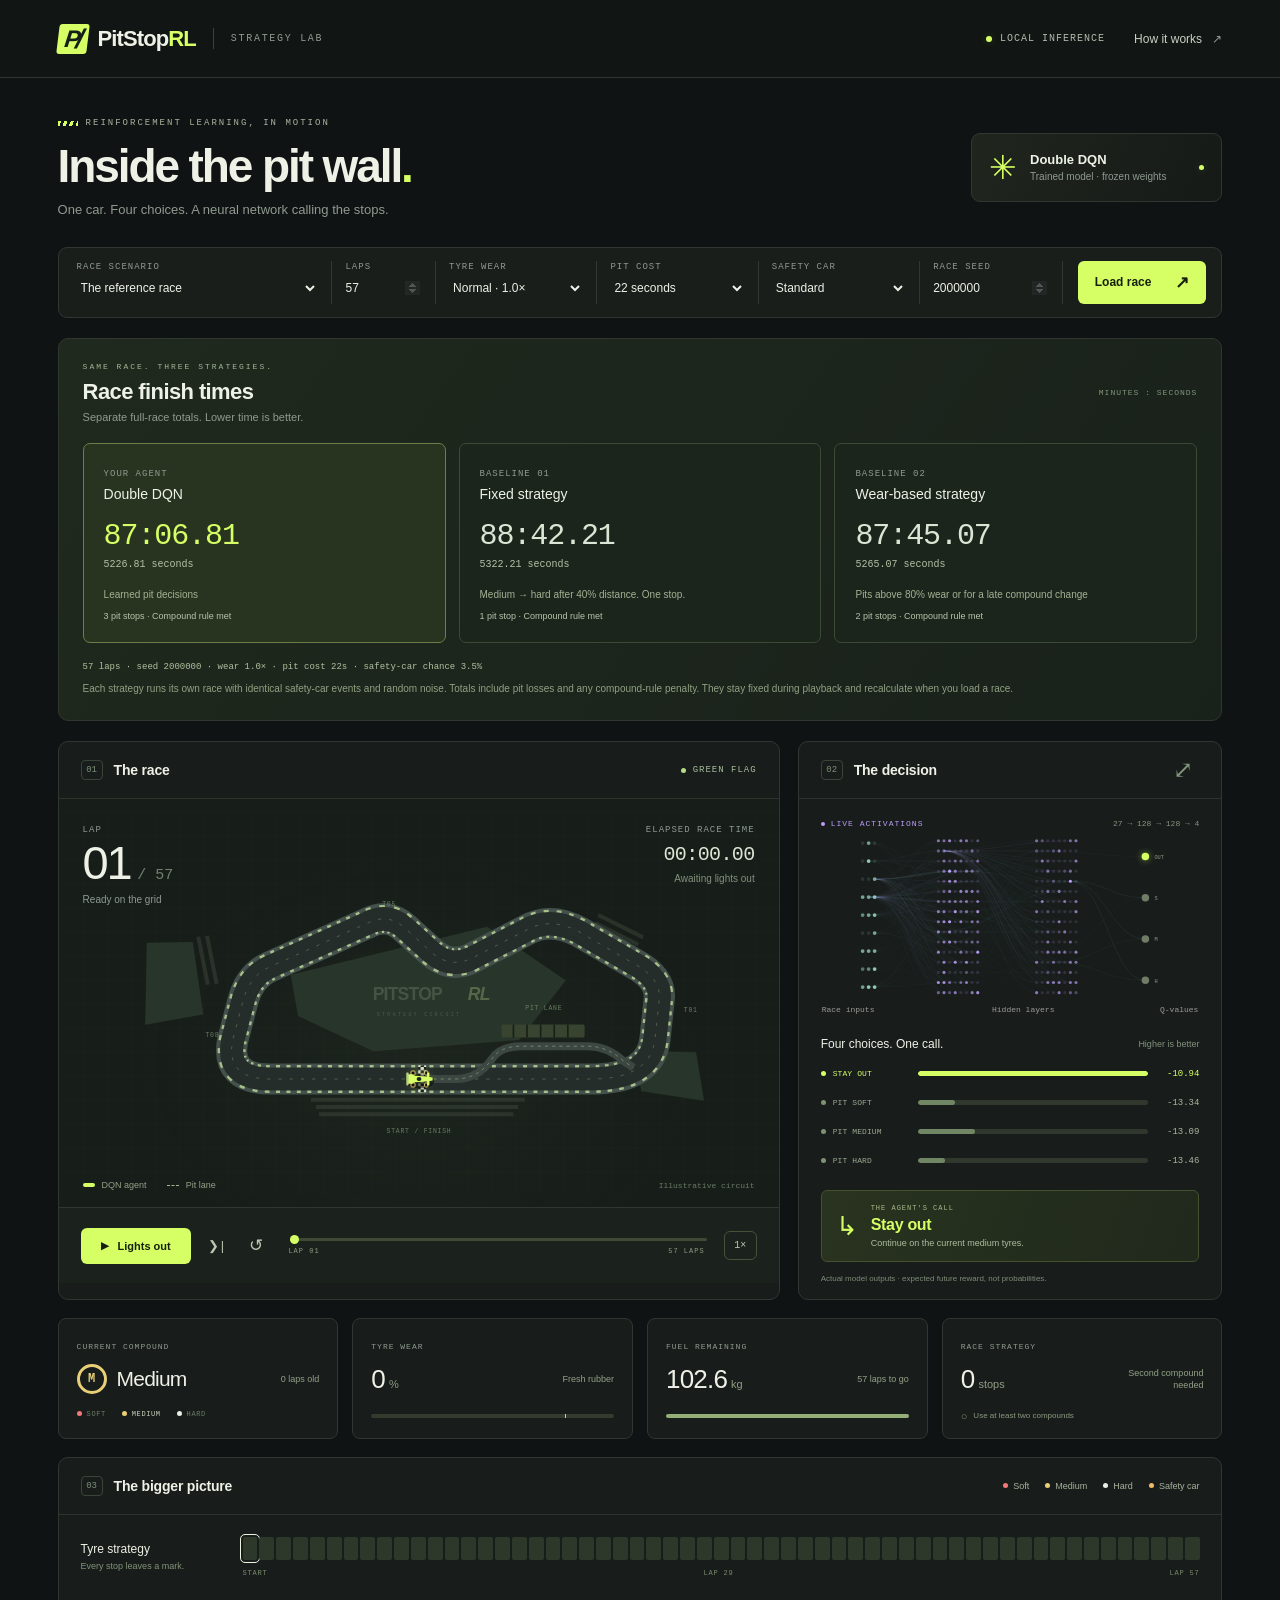
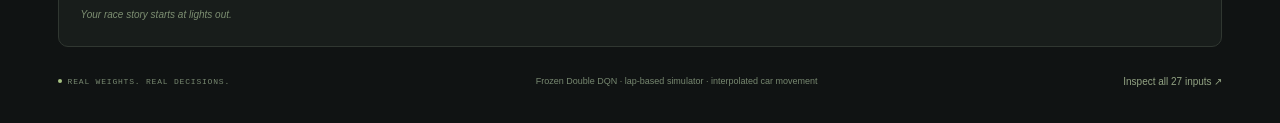
==== commit 6391aabc: "feat: compare dashboard race times against paired baselines" ====
--- a/docs/index.html
+++ b/docs/index.html
@@ -18,6 +18,12 @@
 @media(max-width:520px){.brain-panel .network-labels,.brain-panel .q-values{align-self:stretch}}
 
 .network-playback{display:flex;align-items:center;gap:12px;margin-top:22px}.network-playback>span:first-of-type{font:10px var(--mono);color:var(--lime)}.network-playback>span:last-of-type{margin-left:auto;font-size:9px;color:var(--muted)}@media(max-width:520px){.network-playback>span:last-of-type{display:none}}
+
+.comparison-panel{margin-bottom:20px;padding:23px 24px;background:linear-gradient(125deg,#20291d,#19211b)}
+.comparison-heading{display:flex;justify-content:space-between;align-items:center;gap:20px;margin-bottom:20px}.comparison-heading .eyebrow{font-size:8px;color:#a3b797}.comparison-heading h2{font-size:22px;margin-top:8px;letter-spacing:-.6px}.comparison-heading p{font-size:11px;color:var(--muted);margin-top:6px}.comparison-units{font:8px var(--mono);letter-spacing:1px;color:#82967a;white-space:nowrap}
+.comparison-grid{display:grid;grid-template-columns:repeat(3,minmax(0,1fr));gap:13px}.comparison-card{padding:19px 20px;border:1px solid #3c4935;border-radius:7px;background:#1c251c;min-width:0}.comparison-card.agent-result{background:#283420;border-color:#6a8048}.comparison-card h3{font-size:14px;font-weight:500;margin-top:7px}.comparison-time{display:block;font:30px var(--mono);letter-spacing:-1.1px;color:#dce5d3;margin-top:17px;font-variant-numeric:tabular-nums}.agent-result .comparison-time{color:var(--lime)}.comparison-seconds{display:block;font:10px var(--mono);color:#b2c2a7;margin-top:6px}.comparison-card p{font-size:10px;color:#a2b294;line-height:1.5;margin-top:17px}.comparison-detail{display:block;font-size:9px;color:#b6c5ab;margin-top:7px;line-height:1.6}.comparison-notes{margin-top:16px;font-size:10px;line-height:1.7;color:#91a183}.comparison-notes p:first-child{font:9px var(--mono);line-height:1.8;color:#b0c19f;margin-bottom:5px}
+@media(max-width:820px){.comparison-panel{padding:20px}.comparison-card{padding:17px 14px}.comparison-time{font-size:25px}.comparison-card h3{font-size:12px}.comparison-units{display:none}}
+@media(max-width:520px){.comparison-panel{padding:18px 15px;margin-bottom:14px}.comparison-grid{grid-template-columns:1fr;gap:10px}.comparison-card{display:grid;grid-template-columns:1fr auto;column-gap:12px;padding:16px}.comparison-card>.field-label,.comparison-card>h3,.comparison-card>p{grid-column:1}.comparison-card>.field-label{grid-row:1}.comparison-card>h3{grid-row:2}.comparison-card>p{grid-row:3;margin-top:8px;font-size:9px}.comparison-time{grid-column:2;grid-row:1/3;align-self:center;font-size:25px;margin-top:0}.comparison-seconds{grid-column:2;grid-row:3;text-align:right;font-size:9px;align-self:center}.comparison-detail{grid-column:1/-1;padding-top:9px;border-top:1px solid #3c4935;margin-top:11px}.comparison-heading h2{font-size:20px}.comparison-notes{font-size:9px}}
 </style>
 </head>
 <body>
@@ -41,6 +47,16 @@
       <button class="build-button" id="new-race">Load race <span>↗</span></button>
     </section>
     <div class="notice" id="notice" role="status" hidden></div>
+
+    <section class="comparison-panel panel" aria-labelledby="comparison-heading">
+      <div class="comparison-heading"><div><span class="eyebrow">SAME RACE. THREE STRATEGIES.</span><h2 id="comparison-heading">Race finish times</h2><p>Separate full-race totals. Lower time is better.</p></div><span class="comparison-units">MINUTES : SECONDS</span></div>
+      <div class="comparison-grid" aria-live="polite" aria-atomic="true">
+        <article class="comparison-card agent-result" aria-label="DQN agent result"><span class="field-label">YOUR AGENT</span><h3>Double DQN</h3><strong class="comparison-time" id="agent-total-time">—</strong><span class="comparison-seconds" id="agent-total-seconds"></span><p>Learned pit decisions</p><span class="comparison-detail" id="agent-result-detail"></span></article>
+        <article class="comparison-card" aria-label="Fixed strategy baseline result"><span class="field-label">BASELINE 01</span><h3>Fixed strategy</h3><strong class="comparison-time" id="fixed-total-time">—</strong><span class="comparison-seconds" id="fixed-total-seconds"></span><p>Medium → hard after 40% distance. One stop.</p><span class="comparison-detail" id="fixed-result-detail"></span></article>
+        <article class="comparison-card" aria-label="Wear-based baseline result"><span class="field-label">BASELINE 02</span><h3>Wear-based strategy</h3><strong class="comparison-time" id="wear-total-time">—</strong><span class="comparison-seconds" id="wear-total-seconds"></span><p>Pits above 80% wear or for a late compound change</p><span class="comparison-detail" id="wear-result-detail"></span></article>
+      </div>
+      <div class="comparison-notes"><p id="comparison-race"></p><p>Each strategy runs its own race with identical safety-car events and random noise. Totals include pit losses and any compound-rule penalty. They stay fixed during playback and recalculate when you load a race.</p></div>
+    </section>
 
     <div class="dashboard">
       <section class="panel circuit-panel" aria-label="Animated race circuit">
@@ -175,6 +191,29 @@
     return { action, q: values, activations };
   }
 
+  // Evaluation-only policies matching pitstoprl/policies.py. They do not
+  // supply labels, training rewards, or overrides for the DQN agent.
+  function fixedStintPolicy(observation) {
+    const changed = observation[7] >= .5;
+    const total = Math.round(observation[9] * 100);
+    const remaining = Math.round(observation[8] * 100);
+    const trigger = Math.min(Math.max(Math.trunc(total * .4), 0), total - 1);
+    return total - remaining >= trigger && !changed ? 3 : 0;
+  }
+
+  function wearBasedPolicy(observation) {
+    const age = observation[2] * 30;
+    const remaining = Math.round(observation[8] * 100);
+    const current = Math.round(observation[1] * 2);
+    // The Python policy compares a float32 wear feature with this threshold.
+    let shouldPit = observation[3] > Math.fround(.8);
+    if (!shouldPit && remaining < 14 && observation[7] < .5 && age >= 10) shouldPit = true;
+    if (!shouldPit) return 0;
+    let target = remaining <= 13 ? 0 : remaining <= 27 ? 1 : 2;
+    if (target === current) target = current !== 2 ? 2 : 1;
+    return target + 1;
+  }
+
   class Race {
     constructor(model, settings = {}, seed = 2000000, random = null) {
       if (!Number.isInteger(seed) || seed < 0 || seed > 4294967295)
@@ -226,8 +265,9 @@
       const uncontrollable = c.base_lap_time + c.fuel_penalty_per_kg * this.fuel
         + noise + (safetyCar ? c.safety_car_lap_delta : 0);
       const lapTime = uncontrollable + tyreCost + pitLoss;
+      const wearNoise = this.random.uniform(.93, 1.07);
       this.wear += [.058, .039, .029][this.compound] * c.wear_multiplier
-        * (safetyCar ? .35 : 1) * this.random.uniform(.93, 1.07);
+        * (safetyCar ? .35 : 1) * wearNoise;
       this.tyreAge++; this.fuel = Math.max(0, this.fuel - c.fuel_burn_kg);
       this.time += lapTime; this.lap++;
       if (this.scRemaining > 0) this.scRemaining--;
@@ -238,19 +278,41 @@
       this.time += penalty;
       const record = { lap: this.lap, before, after: this.state(), observation,
         action, q: prediction.q, activations: prediction.activations,
-        safetyCar, pitLoss, lapTime, penalty,
+        safetyCar, pitLoss, lapTime, penalty, wearNoise,
         reward: -(tyreCost + pitLoss + penalty) / 10,
         rawReward: (c.reward_reference_seconds - lapTime - penalty) / c.reward_scale,
         uncontrollable };
       this.records.push(record);
       return record;
     }
-    run() {
-      while (this.lap < this.config.laps) this.step();
+    run(policy = null) {
+      while (this.lap < this.config.laps) this.step(policy ? policy(this.observation()) : null);
       return this.records;
     }
   }
-  return { Race, Random, infer, makeConfig, COMPOUNDS, ACTIONS };
+
+  function compareStrategies(model, settings = {}, seed = 2000000) {
+    const races = {
+      agent: new Race(model, settings, seed),
+      fixed: new Race(model, settings, seed),
+      wear: new Race(model, settings, seed),
+    };
+    races.agent.run();
+    races.fixed.run(fixedStintPolicy);
+    races.wear.run(wearBasedPolicy);
+    // Each strategy has its own tyre state and decisions, but identical
+    // exogenous randomness. Guard this invariant if the simulator changes.
+    for (const baseline of [races.fixed, races.wear]) {
+      if (baseline.records.some((record, i) => record.safetyCar !== races.agent.records[i].safetyCar
+        || record.uncontrollable !== races.agent.records[i].uncontrollable
+        || record.wearNoise !== races.agent.records[i].wearNoise))
+        throw new Error('Race conditions did not match across strategies.');
+    }
+    return races;
+  }
+
+  return { Race, Random, infer, makeConfig, fixedStintPolicy, wearBasedPolicy,
+    compareStrategies, COMPOUNDS, ACTIONS };
 });
 </script>
   <script>(function () {
@@ -376,7 +438,8 @@
   });
 
   function clock(seconds) {
-    const minutes = Math.floor(seconds / 60), secs = seconds - minutes * 60;
+    const ticks = Math.round(seconds * 100);
+    const minutes = Math.floor(ticks / 6000), secs = (ticks % 6000) / 100;
     return `${String(minutes).padStart(2, '0')}:${secs.toFixed(2).padStart(5, '0')}`;
   }
   function setPlaying(value) {
@@ -398,9 +461,9 @@
   }
   function loadRace() {
     try {
-      const candidate = new E.Race(model, settingsFromControls(), Number($('seed').value));
-      const trace = candidate.run();
-      race = candidate; records = trace;
+      const comparison = E.compareStrategies(model, settingsFromControls(), Number($('seed').value));
+      race = comparison.agent; records = race.records;
+      updateComparison(comparison);
       position = 0; shownLap = -1; eventKey = '';
       setPlaying(false);
       $('new-race').innerHTML = 'Load race <span>↗</span>';
@@ -423,6 +486,14 @@
       showNotice(outside ? 'Outside the training range: this race is an extrapolation test. The agent may make weaker decisions.' : '');
       render();
     } catch (error) { showNotice(error.message); }
+  }
+  function updateComparison(comparison) {
+    Object.entries(comparison).forEach(([name, result]) => {
+      $(`${name}-total-time`).textContent = clock(result.time);
+      $(`${name}-total-seconds`).textContent = `${result.time.toFixed(2)} seconds`;
+      $(`${name}-result-detail`).textContent = `${result.pits} pit ${result.pits === 1 ? 'stop' : 'stops'} · ${result.changed ? 'Compound rule met' : `${result.config.terminal_rule_penalty}s compound penalty included`}`;
+    });
+    $('comparison-race').textContent = `${race.config.laps} laps · seed ${race.seed} · wear ${race.config.wear_multiplier.toFixed(1)}× · pit cost ${race.config.pit_loss_seconds}s · safety-car chance ${(race.config.safety_car_probability * 100).toFixed(1)}%`;
   }
   function seek(value) {
     position = Math.max(0, Math.min(Number(value), records.length));
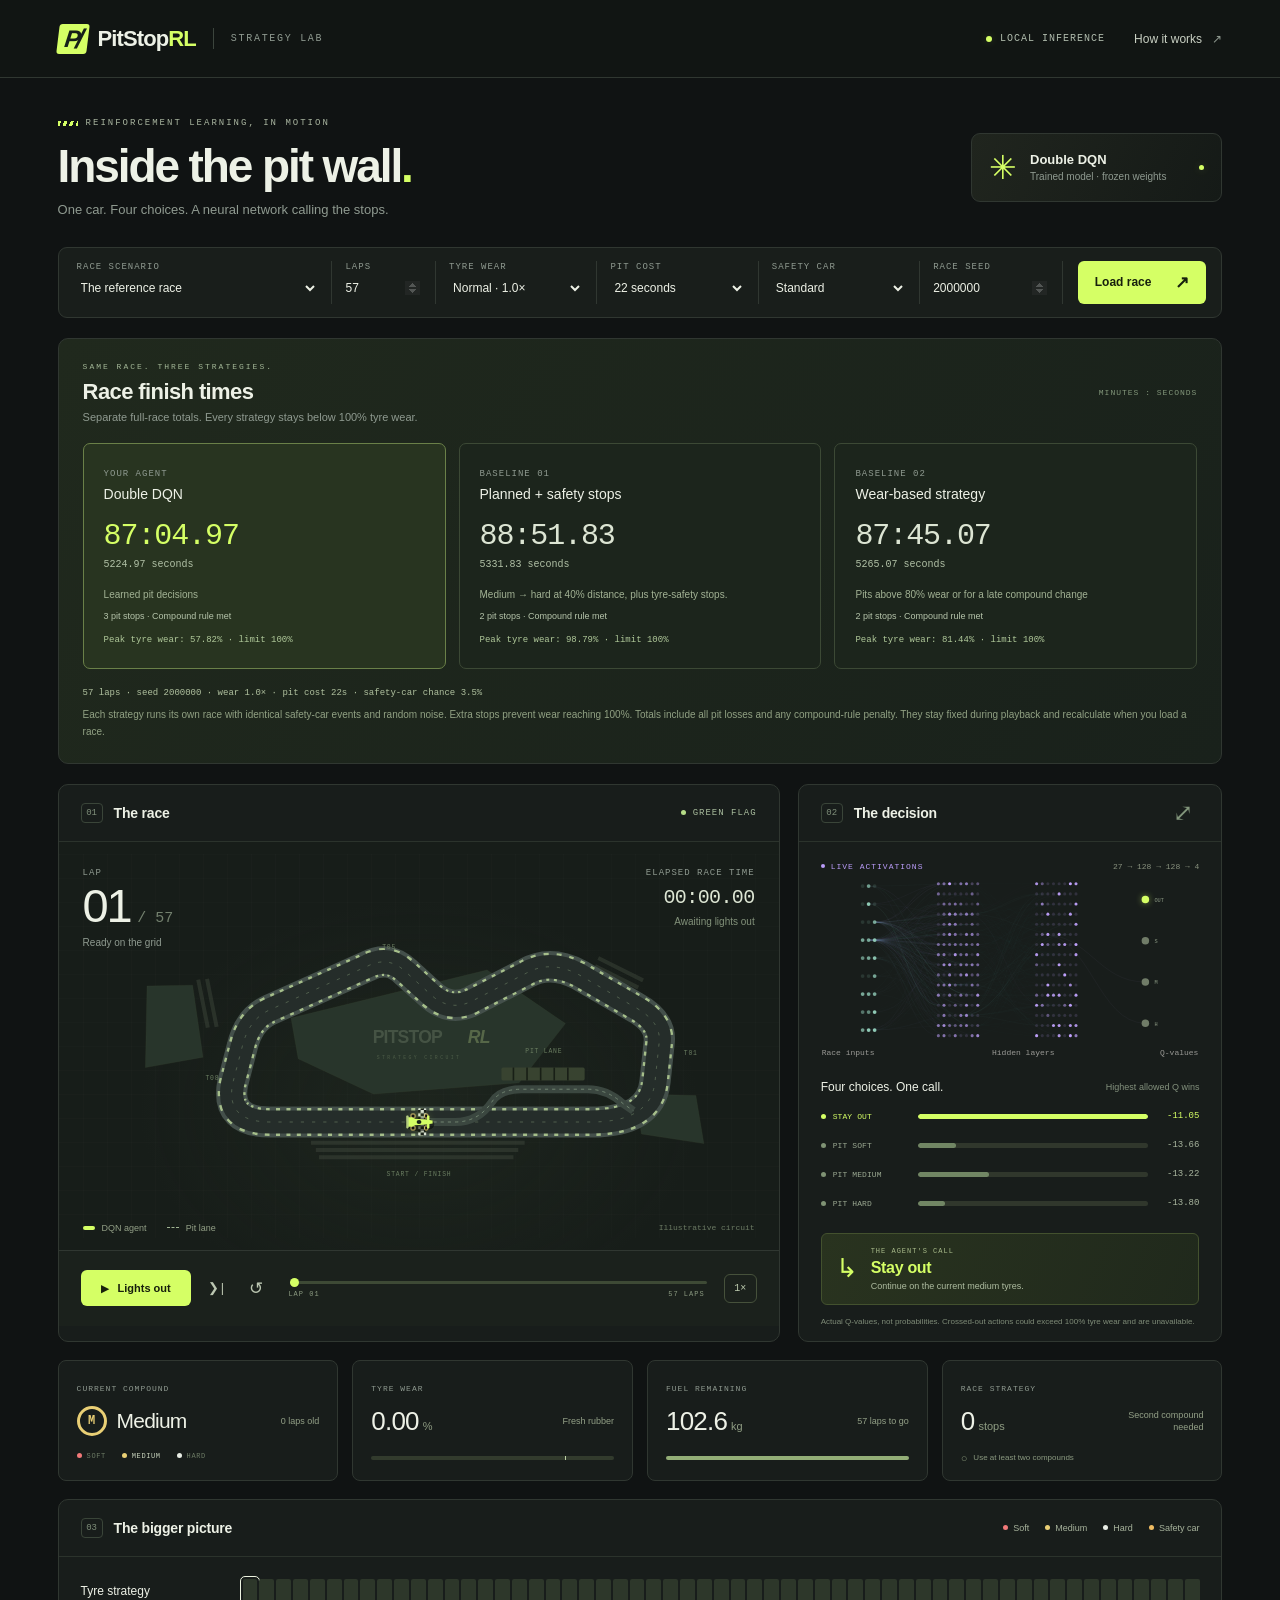
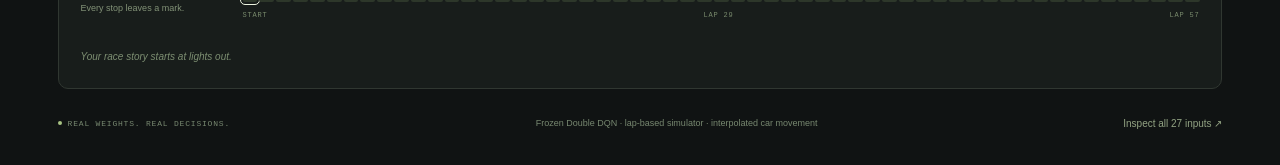
==== commit 5fb052fd: "feat: enforce tyre-wear safety across training and dashboard" ====
--- a/docs/index.html
+++ b/docs/index.html
@@ -24,6 +24,10 @@
 .comparison-grid{display:grid;grid-template-columns:repeat(3,minmax(0,1fr));gap:13px}.comparison-card{padding:19px 20px;border:1px solid #3c4935;border-radius:7px;background:#1c251c;min-width:0}.comparison-card.agent-result{background:#283420;border-color:#6a8048}.comparison-card h3{font-size:14px;font-weight:500;margin-top:7px}.comparison-time{display:block;font:30px var(--mono);letter-spacing:-1.1px;color:#dce5d3;margin-top:17px;font-variant-numeric:tabular-nums}.agent-result .comparison-time{color:var(--lime)}.comparison-seconds{display:block;font:10px var(--mono);color:#b2c2a7;margin-top:6px}.comparison-card p{font-size:10px;color:#a2b294;line-height:1.5;margin-top:17px}.comparison-detail{display:block;font-size:9px;color:#b6c5ab;margin-top:7px;line-height:1.6}.comparison-notes{margin-top:16px;font-size:10px;line-height:1.7;color:#91a183}.comparison-notes p:first-child{font:9px var(--mono);line-height:1.8;color:#b0c19f;margin-bottom:5px}
 @media(max-width:820px){.comparison-panel{padding:20px}.comparison-card{padding:17px 14px}.comparison-time{font-size:25px}.comparison-card h3{font-size:12px}.comparison-units{display:none}}
 @media(max-width:520px){.comparison-panel{padding:18px 15px;margin-bottom:14px}.comparison-grid{grid-template-columns:1fr;gap:10px}.comparison-card{display:grid;grid-template-columns:1fr auto;column-gap:12px;padding:16px}.comparison-card>.field-label,.comparison-card>h3,.comparison-card>p{grid-column:1}.comparison-card>.field-label{grid-row:1}.comparison-card>h3{grid-row:2}.comparison-card>p{grid-row:3;margin-top:8px;font-size:9px}.comparison-time{grid-column:2;grid-row:1/3;align-self:center;font-size:25px;margin-top:0}.comparison-seconds{grid-column:2;grid-row:3;text-align:right;font-size:9px;align-self:center}.comparison-detail{grid-column:1/-1;padding-top:9px;border-top:1px solid #3c4935;margin-top:11px}.comparison-heading h2{font-size:20px}.comparison-notes{font-size:9px}}
+
+.q-row.unavailable{opacity:.42}.q-row.unavailable .q-name{text-decoration:line-through}.q-row.unavailable .q-fill{background:#73756d}
+
+.comparison-wear{display:block;font:9px var(--mono);color:#b0c99a;margin-top:10px;line-height:1.7}@media(max-width:520px){.comparison-wear{grid-column:1/-1;margin-top:5px;font-size:8px}}
 </style>
 </head>
 <body>
@@ -49,13 +53,13 @@
     <div class="notice" id="notice" role="status" hidden></div>
 
     <section class="comparison-panel panel" aria-labelledby="comparison-heading">
-      <div class="comparison-heading"><div><span class="eyebrow">SAME RACE. THREE STRATEGIES.</span><h2 id="comparison-heading">Race finish times</h2><p>Separate full-race totals. Lower time is better.</p></div><span class="comparison-units">MINUTES : SECONDS</span></div>
+      <div class="comparison-heading"><div><span class="eyebrow">SAME RACE. THREE STRATEGIES.</span><h2 id="comparison-heading">Race finish times</h2><p>Separate full-race totals. Every strategy stays below 100% tyre wear.</p></div><span class="comparison-units">MINUTES : SECONDS</span></div>
       <div class="comparison-grid" aria-live="polite" aria-atomic="true">
-        <article class="comparison-card agent-result" aria-label="DQN agent result"><span class="field-label">YOUR AGENT</span><h3>Double DQN</h3><strong class="comparison-time" id="agent-total-time">—</strong><span class="comparison-seconds" id="agent-total-seconds"></span><p>Learned pit decisions</p><span class="comparison-detail" id="agent-result-detail"></span></article>
-        <article class="comparison-card" aria-label="Fixed strategy baseline result"><span class="field-label">BASELINE 01</span><h3>Fixed strategy</h3><strong class="comparison-time" id="fixed-total-time">—</strong><span class="comparison-seconds" id="fixed-total-seconds"></span><p>Medium → hard after 40% distance. One stop.</p><span class="comparison-detail" id="fixed-result-detail"></span></article>
-        <article class="comparison-card" aria-label="Wear-based baseline result"><span class="field-label">BASELINE 02</span><h3>Wear-based strategy</h3><strong class="comparison-time" id="wear-total-time">—</strong><span class="comparison-seconds" id="wear-total-seconds"></span><p>Pits above 80% wear or for a late compound change</p><span class="comparison-detail" id="wear-result-detail"></span></article>
+        <article class="comparison-card agent-result" aria-label="DQN agent result"><span class="field-label">YOUR AGENT</span><h3>Double DQN</h3><strong class="comparison-time" id="agent-total-time">—</strong><span class="comparison-seconds" id="agent-total-seconds"></span><p>Learned pit decisions</p><span class="comparison-detail" id="agent-result-detail"></span><span class="comparison-wear" id="agent-max-wear"></span></article>
+        <article class="comparison-card" aria-label="Planned strategy with tyre-safety stops result"><span class="field-label">BASELINE 01</span><h3>Planned + safety stops</h3><strong class="comparison-time" id="fixed-total-time">—</strong><span class="comparison-seconds" id="fixed-total-seconds"></span><p>Medium → hard at 40% distance, plus tyre-safety stops.</p><span class="comparison-detail" id="fixed-result-detail"></span><span class="comparison-wear" id="fixed-max-wear"></span></article>
+        <article class="comparison-card" aria-label="Wear-based baseline result"><span class="field-label">BASELINE 02</span><h3>Wear-based strategy</h3><strong class="comparison-time" id="wear-total-time">—</strong><span class="comparison-seconds" id="wear-total-seconds"></span><p>Pits above 80% wear or for a late compound change</p><span class="comparison-detail" id="wear-result-detail"></span><span class="comparison-wear" id="wear-max-wear"></span></article>
       </div>
-      <div class="comparison-notes"><p id="comparison-race"></p><p>Each strategy runs its own race with identical safety-car events and random noise. Totals include pit losses and any compound-rule penalty. They stay fixed during playback and recalculate when you load a race.</p></div>
+      <div class="comparison-notes"><p id="comparison-race"></p><p>Each strategy runs its own race with identical safety-car events and random noise. Extra stops prevent wear reaching 100%. Totals include all pit losses and any compound-rule penalty. They stay fixed during playback and recalculate when you load a race.</p></div>
     </section>
 
     <div class="dashboard">
@@ -100,10 +104,10 @@
         <div class="network-title"><span class="network-status"><i></i> LIVE ACTIVATIONS</span><span class="network-architecture">27 → 128 → 128 → 4</span></div>
         <div id="network-container" class="network-container"><svg id="network" viewBox="0 0 430 236" role="img" aria-label="Actual neural network activations for this lap"></svg></div>
         <div class="network-labels"><span>Race inputs</span><span>Hidden layers</span><span>Q-values</span></div>
-        <div class="q-heading"><h3>Four choices. One call.</h3><span>Higher is better</span></div>
+        <div class="q-heading"><h3>Four choices. One call.</h3><span>Highest allowed Q wins</span></div>
         <div class="q-values" id="q-values"></div>
         <div class="decision-call"><span class="call-icon">↳</span><div><span class="field-label">THE AGENT'S CALL</span><strong id="decision-label">Stay out</strong><span id="decision-detail">Continue on the current tyres.</span></div></div>
-        <p class="q-footnote">Actual model outputs · expected future reward, not probabilities.</p>
+        <p class="q-footnote">Actual Q-values, not probabilities. Crossed-out actions could exceed 100% tyre wear and are unavailable.</p>
       </section>
 
       <section class="telemetry" aria-label="Current race telemetry">
@@ -117,10 +121,10 @@
     </div>
     <footer><span><i></i> REAL WEIGHTS. REAL DECISIONS.</span><p>Frozen Double DQN · lap-based simulator · interpolated car movement</p><button class="text-button" id="inputs-button">Inspect all 27 inputs ↗</button></footer>
   </main>
-  <dialog id="about-dialog"><button class="dialog-close icon-button" aria-label="Close explanation">×</button><span class="eyebrow">A WINDOW INTO THE AGENT</span><h2>Race state in.<br>Strategy out.</h2><p>This preview runs the project's trained Double DQN weights directly in your browser. No server, account or internet connection is needed after loading.</p><div class="explanation-steps"><div><span>01</span><strong>Observe</strong><p>The simulator supplies 27 features: distance remaining, tyre wear, fuel, safety-car status and the race settings.</p></div><div><span>02</span><strong>Evaluate</strong><p>Two hidden layers of 128 neurons produce four Q-values. Brighter neurons have larger activations; visible connections are a subset of the actual learned weights.</p></div><div><span>03</span><strong>Act</strong><p>The agent chooses the highest Q-value. The next lap changes the state, and the process repeats. Its weights stay fixed throughout playback.</p></div></div><p class="dialog-note">The car animation illustrates a lap-based strategy simulator. It does not model steering, overtaking or vehicle physics. Browser races use a deterministic browser RNG; the Python CLI uses NumPy's RNG, so an identical seed does not produce an identical race across the two implementations. The simulator equations and trained weights are the same.</p><p class="provenance" id="provenance"></p></dialog>
+  <dialog id="about-dialog"><button class="dialog-close icon-button" aria-label="Close explanation">×</button><span class="eyebrow">A WINDOW INTO THE AGENT</span><h2>Race state in.<br>Strategy out.</h2><p>This preview runs the project's trained Double DQN weights directly in your browser. No server, account or internet connection is needed after loading.</p><div class="explanation-steps"><div><span>01</span><strong>Observe</strong><p>The simulator supplies 27 features: distance remaining, tyre wear, fuel, safety-car status and the race settings.</p></div><div><span>02</span><strong>Evaluate</strong><p>Two hidden layers of 128 neurons produce four Q-values. Brighter neurons have larger activations; visible connections are a subset of the actual learned weights.</p></div><div><span>03</span><strong>Act</strong><p>The agent chooses the highest Q-value among actions that keep wear below 100%. The next lap changes the state, and the process repeats. Its weights stay fixed throughout playback.</p></div></div><p class="dialog-note">The car animation illustrates a lap-based strategy simulator. It does not model steering, overtaking or vehicle physics. Browser races use a deterministic browser RNG; the Python CLI uses NumPy's RNG, so an identical seed does not produce an identical race across the two implementations. The simulator equations and trained weights are the same.</p><p class="dialog-note">Tyre wear must stay below 100% through every lap. Unsafe actions are unavailable for the agent and both baselines. The planned strategy adds tyre-safety stops as needed; the DQN was trained with this same rule.</p><p class="provenance" id="provenance"></p></dialog>
   <dialog id="network-dialog" class="wide-dialog"><button class="dialog-close icon-button" aria-label="Close network explorer">×</button><span class="eyebrow">THE NETWORK, UNPACKED</span><h2>Not a black box. A closer look.</h2><p>Actual activations for the selected lap. Play to watch the network respond, or step through one decision at a time. Hover over a neuron to inspect its value.</p><div class="network-playback"><button class="play-button" id="network-play" aria-label="Play network">▶ Play network</button><button class="icon-button" id="network-step" aria-label="Advance network one lap">❯|</button><span id="network-lap">LAP 01</span><span>Selected learned connections · fixed weights</span></div><div id="large-network-container"></div><div class="network-labels"><span>27 race inputs</span><span>128 neurons · ReLU</span><span>128 neurons · ReLU</span><span>4 action values</span></div><div class="network-key"><span><i></i> Activation intensity</span><span>Violet / cyan edges: positive / negative weight</span><span>Weights remain fixed</span></div></dialog>
   <dialog id="inputs-dialog"><button class="dialog-close icon-button" aria-label="Close input inspector">×</button><span class="eyebrow">WHAT THE AGENT SEES</span><h2>The current observation.</h2><p>These are the exact normalized features passed to the trained network before the selected lap.</p><div id="input-list" class="input-list"></div></dialog>
-  <script>window.PITSTOP_MODEL = {"checkpoint_sha256":"1a1546889b2171b7d83426594025bd9acbf2528d5e6f4afc8d7b136fd92fc440","observation_names":["lap_progress","compound_over_2","tyre_age_over_30","wear","fuel_fraction","safety_car_active","sc_laps_over_4","changed_compound","laps_remaining_over_100","total_laps_over_100","pit_loss_over_40","wear_multiplier","sc_probability_over_0_1","sc_pit_factor","base_lap_time_over_100","wear_squared","wear_cubed","initial_fuel_over_180","fuel_burn_over_3","fuel_penalty_over_0_05","sc_lap_delta_over_40","lap_noise_std","rule_penalty_over_100","reward_scale_over_100","sc_duration_min_over_4","sc_duration_max_over_4","reward_reference_over_100"],"metadata":{"training_episodes":30000,"completed_episodes":26001,"seed":7,"training_seed_range":[7,30006],"validation_seed_range":[1000000,1000063],"domain_seed":10000007,"domain":{"laps":[20,21,22,23,24,25,26,27,28,29,30,31,32,33,34,35,36,37,38,39,40,41,42,43,44,45,46,47,48,49,50,51,52,54,55,56,57,58,59,60,61,62,63,64,65,67,68,69,70,71,72,73,74,75,76,77,78,79,81,82,83,84,85,86,87,88,89,90],"held_out_laps":[53,66,80],"wear_multiplier":[0.7,1.3],"pit_loss_seconds":[12.0,32.0],"safety_car_probability":[0.0,0.07],"safety_car_pit_factor":[0.45,0.7],"base_lap_time":[75.0,100.0],"lap_noise_std":[0.1,0.4],"fuel":"1.8 kg per configured lap; no refuelling"},"selection":"lowest mean seconds/lap on fixed validation races","validation":{"mean_seconds_per_lap":93.57151377520698,"compliance_rate":1.0,"episodes":64},"env_count":16,"validate_every":2000,"torch_version":"2.9.0","numpy_version":"2.3.4","training_reward":"negative controllable race-time cost divided by 10","reward_components":"compound grip + 1.8*wear + 11*wear**3 + pit loss + terminal rule penalty"},"layers":[{"weight":[[0.0601862333714962,-0.18013663589954376,0.047050997614860535,0.019573673605918884,-0.12626077234745026,-0.2263072431087494,-0.1653178185224533,0.06041368469595909,0.0515839047729969,0.13897518813610077,0.36676064133644104,0.11262532323598862,-0.07034346461296082,-0.03724611550569534,-0.003057473571971059,-0.21745748817920685,-0.08794203400611877,-0.1605604737997055,0.18825004994869232,-0.14358513057231903,0.15474770963191986,-0.04470700025558472,0.10637038201093674,0.08237292617559433,0.015432601794600487,0.043261703103780746,0.1535259485244751],[0.04254975914955139,-0.065406933426857,0.030343905091285706,0.6276029944419861,0.028318075463175774,-0.04866863414645195,-0.04120657593011856,0.10460653901100159,0.42338481545448303,0.011905159801244736,-0.013699322007596493,0.07259289175271988,-0.16505858302116394,0.13600322604179382,-0.09478025138378143,0.2840200662612915,0.10615582019090652,0.2308330237865448,-0.0012741322861984372,-0.05673336237668991,-0.048251066356897354,0.08341380953788757,-0.2031128853559494,-0.18068577349185944,0.13032375276088715,0.1665874570608139,-0.03484494239091873],[-0.32363516092300415,0.039339032024145126,0.030797140672802925,0.04287492111325264,0.2236255556344986,0.2991451025009155,-0.13498550653457642,0.027560409158468246,0.3573104739189148,-0.08891993016004562,0.12152261286973953,0.16023880243301392,-0.1595936119556427,0.01670636422932148,0.10585543513298035,-0.036666665226221085,-0.3168942332267761,-0.012933756224811077,0.09556334465742111,-0.11530325561761856,-0.05497926101088524,0.21009032428264618,0.02563663385808468,0.0037530255503952503,0.05507026985287666,-0.056736499071121216,0.1548491269350052],[-0.13134470582008362,0.00576706463471055,-0.02401548996567726,-0.007490567397326231,-0.07167433947324753,0.11925531178712845,0.20493514835834503,-0.046878259629011154,0.16225974261760712,-0.1273869276046753,-0.2381405085325241,0.046470168977975845,-0.022967033088207245,-0.39036211371421814,-0.11217953264713287,-0.037630852311849594,0.19079560041427612,0.09564651548862457,0.14430411159992218,-0.14785455167293549,-0.19220267236232758,-0.060686394572257996,0.01585264690220356,-0.04252276197075844,-0.12588563561439514,0.13558600842952728,-0.06657471507787704],[-0.20822486281394958,0.013621844351291656,0.14728090167045593,0.5385274291038513,0.12213527411222458,-0.008336487226188183,-0.03844545781612396,-0.13100303709506989,0.09919333457946777,-0.04943682998418808,0.06375978142023087,0.23698487877845764,-0.007289782632142305,0.02555774338543415,0.16642843186855316,0.23493704199790955,-0.027191247791051865,-0.013939742930233479,-0.17023088037967682,-0.1286107748746872,0.07531492412090302,0.10882973670959473,-0.1222994476556778,-0.06330744922161102,-0.18320567905902863,0.10015326738357544,0.1631152182817459],[-0.06557736545801163,-0.25845620036125183,0.3406226336956024,0.5767614841461182,0.2592138946056366,-0.00426465505734086,0.023472892120480537,0.04214012995362282,-0.21041055023670197,-0.34928661584854126,-0.07465066015720367,-0.07945036888122559,0.017418937757611275,0.18144898116588593,0.04335636645555496,0.36207154393196106,0.01882464624941349,-0.3475666642189026,0.1692938208580017,0.2607637941837311,0.08643049001693726,-0.14749929308891296,0.15767651796340942,0.2460968941450119,-0.038023944944143295,0.03868096321821213,0.1055368036031723],[-0.17251400649547577,0.10918789356946945,-0.1255192756652832,-0.7778270244598389,-0.04197503253817558,-0.3317809998989105,-0.019139602780342102,0.06081397086381912,0.1618412286043167,-0.08939959853887558,0.3383839726448059,-0.058907896280288696,-0.11184787005186081,-0.07127568870782852,-0.1662379503250122,-0.8599593639373779,-0.49283042550086975,-0.04559401422739029,0.10749358683824539,0.0035788475070148706,-0.08885638415813446,-0.060177281498909,-0.09062818437814713,-0.0999109223484993,-0.18144148588180542,0.056954383850097656,0.060344159603118896],[0.09001501649618149,-0.01648133620619774,0.47812315821647644,0.8022456765174866,-0.2116524875164032,0.03899523988366127,-0.14305026829242706,0.0897548571228981,0.12077224999666214,0.09021630883216858,-0.09807228296995163,0.27033957839012146,0.09722451865673065,0.020680872723460197,-0.12195301055908203,0.36196425557136536,-0.028959503397345543,0.03359118103981018,0.017489608377218246,0.020172443240880966,0.14098550379276276,-0.023686062544584274,0.05094635859131813,-0.10625524818897247,0.18530912697315216,0.06987644731998444,-0.03066452033817768],[0.3011288046836853,0.15453600883483887,0.013506178744137287,-0.09120678901672363,-0.05803671479225159,-0.596084713935852,-0.25842952728271484,0.005081537179648876,-0.17060287296772003,-0.09211811423301697,0.28647342324256897,-0.07366939634084702,-0.08158384263515472,-0.18250201642513275,-0.13060495257377625,0.6339327096939087,1.388545036315918,0.19683359563350677,0.24372874200344086,0.13083355128765106,0.14915962517261505,-0.02263716794550419,0.214124396443367,-0.018545586615800858,0.002735966118052602,-0.00901759136468172,-0.07397674769163132],[0.12474166601896286,0.017604345455765724,0.18026509881019592,-0.06885554641485214,-0.5321797132492065,-0.003306566970422864,0.0233303252607584,0.027114037424325943,-0.044229596853256226,-0.36517831683158875,0.019484292715787888,-0.21711145341396332,0.21338991820812225,0.21488705277442932,0.27278193831443787,-0.1756255179643631,-0.07241974025964737,-0.3910423219203949,0.38332074880599976,0.1717342585325241,0.013082984834909439,0.038649991154670715,0.23349647223949432,0.22299827635288239,0.06821030378341675,0.016382986679673195,0.37104520201683044],[-0.1449425220489502,-0.036569979041814804,-0.03527243435382843,0.10990822315216064,-0.16224335134029388,-0.11014996469020844,-0.10313186794519424,-0.09703727811574936,0.11773224174976349,0.11780347675085068,0.08730149269104004,0.15709415078163147,-0.1279929131269455,-0.0007642155978828669,-0.1557408571243286,-0.000376773823518306,-0.16448426246643066,-0.18536129593849182,0.12121924012899399,-0.08516474068164825,-0.015333728864789009,-0.05672626569867134,-0.15264198184013367,-0.019199542701244354,0.02842913568019867,0.1537727266550064,-0.08186634629964828],[0.1700904220342636,-0.10467850416898727,0.10972222685813904,0.15761831402778625,0.004053241107612848,-0.07505094259977341,0.13753819465637207,-0.07144143432378769,-0.09886245429515839,-0.08357177674770355,-0.17039212584495544,-0.03193899244070053,-0.16100801527500153,0.11120565235614777,-0.20025455951690674,-0.14975149929523468,0.033896323293447495,0.10257482528686523,0.1683076024055481,-0.1717306524515152,0.14237451553344727,0.11558780819177628,-0.14278799295425415,0.06493040919303894,-0.07008517533540726,0.04009169340133667,-0.18567624688148499],[-0.11322536319494247,-0.12200850993394852,-0.038688503205776215,-0.008569789119064808,-0.00676732650026679,-0.11368858069181442,0.09505253285169601,0.09507331252098083,-0.17191696166992188,-0.18161967396736145,-0.04624424874782562,0.05142330005764961,-0.1473957747220993,-0.01965613290667534,0.00789085403084755,-0.14719122648239136,0.18020790815353394,0.13614918291568756,0.14406608045101166,-0.08140384405851364,-0.14045922458171844,0.02047909051179886,0.10955820977687836,0.0914553627371788,-0.12783724069595337,0.14839054644107819,-0.09392715245485306],[-0.04315802827477455,-0.003949601203203201,0.00808454118669033,-0.4950052499771118,-0.060346201062202454,0.03504931926727295,-0.009815552271902561,-0.01938663050532341,0.04474923759698868,0.1235971599817276,0.3252653181552887,-0.32198479771614075,-0.014060466550290585,0.03079140931367874,-0.028015539050102234,-0.5810654163360596,-0.03815437853336334,-0.13651043176651,-0.1225365549325943,0.11014723777770996,0.058390505611896515,0.016625281423330307,-0.02679753489792347,0.13107118010520935,-0.033629320561885834,-0.10742232948541641,0.18972760438919067],[0.19269756972789764,0.12536489963531494,0.09418398141860962,0.25324368476867676,0.0017002654494717717,0.14195357263088226,-0.05431816726922989,0.10274918377399445,0.10066358000040054,0.1353147178888321,0.2573016583919525,0.31331580877304077,-0.09492849558591843,-0.07519108802080154,-0.0959247276186943,0.389087975025177,0.4833797812461853,0.016455153003335,-0.04382330924272537,-0.0930551216006279,-0.02605963870882988,0.14551477134227753,-0.017935682088136673,0.07137379795312881,0.09222777187824249,-0.20541539788246155,0.0493253618478775],[0.1922912895679474,-0.09751901030540466,0.03127000108361244,0.004328069742769003,0.10172461718320847,0.046367038041353226,-0.14458565413951874,-0.14375291764736176,0.16432499885559082,-0.08294979482889175,-0.16914565861225128,-0.17271435260772705,-0.16743075847625732,0.043940939009189606,0.022247711196541786,-0.11171872168779373,-0.04347579553723335,0.03008512407541275,0.07010383158922195,0.07857260853052139,-0.10359999537467957,0.18134798109531403,0.17978011071681976,-0.1366722583770752,0.17838284373283386,-0.157659113407135,-0.12701928615570068],[0.0558377243578434,0.002192530781030655,0.02679755724966526,-0.05724162980914116,0.14922937750816345,0.010617767460644245,-0.03417535871267319,-0.056387417018413544,0.2568908631801605,0.05036928877234459,-0.3523975908756256,-0.3320164084434509,0.1320509910583496,0.06451594084501266,-0.020083153620362282,-0.0009468833450227976,0.15016762912273407,0.2232251763343811,-0.07066848874092102,-0.036076899617910385,0.13306941092014313,0.03957314416766167,0.10771502554416656,0.16267451643943787,-0.07344295084476471,0.01780031807720661,-0.15448987483978271],[0.1443321853876114,-0.022631559520959854,0.07292228192090988,0.08884180337190628,0.06210567057132721,-0.2655286490917206,-0.048792023211717606,-0.0732879713177681,0.17341531813144684,0.12066750973463058,0.38033050298690796,0.25821012258529663,-0.12683998048305511,-0.16014313697814941,0.08346304297447205,-0.18764247000217438,-0.01798861473798752,0.19888536632061005,0.044386398047208786,-0.12961789965629578,-0.06930073350667953,0.13277366757392883,0.004547142889350653,0.11750244349241257,-0.19819463789463043,-0.03744248300790787,-0.1075824722647667],[0.26584967970848083,0.1776590794324875,0.10175890475511551,-0.14669352769851685,-0.15254566073417664,0.23654204607009888,-0.13139380514621735,0.1115763783454895,-0.48709532618522644,0.0937834084033966,0.6824005246162415,0.06969723105430603,-0.30807608366012573,0.21689483523368835,-0.08503947407007217,0.19502227008342743,0.7995094060897827,-0.10846363008022308,0.050306178629398346,0.0600704625248909,0.1549718976020813,0.14401571452617645,-0.19731369614601135,-0.17149612307548523,0.1378438025712967,-0.17991986870765686,0.10122573375701904],[-0.10456934571266174,0.15367074310779572,0.5638436079025269,0.671535074710846,-0.1748848259449005,0.03610048070549965,-0.1394963562488556,-0.07713565230369568,0.3034636974334717,0.08267330378293991,-0.059368014335632324,0.15783756971359253,-0.0394766703248024,0.0711570531129837,0.01217658445239067,0.9023982882499695,0.21669547259807587,0.04890322685241699,0.128377765417099,-0.04591947793960571,-0.1504950225353241,0.11406773328781128,0.10231660306453705,0.026769017800688744,-0.16863340139389038,0.13448047637939453,0.009249148890376091],[-0.05743798613548279,-0.15341752767562866,-0.13731399178504944,0.11554058641195297,0.05759713426232338,-0.08478108793497086,0.1625683307647705,0.20639973878860474,0.23421335220336914,0.04872926324605942,0.4308271110057831,0.13681454956531525,-0.087922103703022,0.21249987185001373,-0.04834868386387825,-0.04338023439049721,-0.3035098612308502,0.13673904538154602,-0.14524421095848083,-0.1318971812725067,0.006087671034038067,0.17938080430030823,-0.1511664241552353,-0.05485152080655098,0.08585118502378464,-0.03811291977763176,-0.1762954145669937],[-0.002213382627815008,-0.06758924573659897,0.04580994322896004,0.07918884605169296,-0.05781921371817589,-0.09859330952167511,0.11378573626279831,-0.16579553484916687,0.09392588585615158,0.07734248787164688,0.07636938989162445,-0.13426849246025085,0.07739002257585526,-0.11485952883958817,0.08600418269634247,-0.08960435539484024,0.04235852509737015,0.002110580215230584,-0.1330728530883789,-0.17883622646331787,-0.04539501667022705,0.11456348747015,-0.04402577877044678,-0.04976828023791313,-0.11949146538972855,-0.13932272791862488,-0.015625571832060814],[-0.05033184587955475,0.06886479258537292,0.1869422346353531,-0.1323244869709015,-0.05910161882638931,0.07139697670936584,-0.1298978328704834,-0.021328521892428398,-0.09759201109409332,0.12239934504032135,-0.021423181518912315,0.0158122256398201,0.11444095522165298,-0.13634093105793,-0.10394501686096191,0.14917701482772827,0.07646496593952179,-0.01723826862871647,0.19187825918197632,0.16870196163654327,-0.08323101699352264,-0.05379411578178406,0.083407923579216,-0.12000446766614914,-0.19130288064479828,-0.09714184701442719,-0.1762128472328186],[-0.4103603959083557,0.023587986826896667,-0.2733839154243469,-0.2791866660118103,0.5648527145385742,-0.0782305896282196,0.05096830800175667,-0.0124024897813797,-0.13125483691692352,-0.4655252993106842,0.2009478509426117,0.014778545126318932,0.03151315823197365,0.05716712027788162,0.15738600492477417,0.10202984511852264,0.763445258140564,-0.39545848965644836,-0.07767178863286972,0.13862299919128418,0.07528109103441238,-0.0014712564880028367,-0.029200159013271332,0.10358349978923798,-0.1590660810470581,-0.0009719364461489022,0.10784602165222168],[-0.14694394171237946,0.07320807129144669,-0.1860659271478653,-0.179981529712677,0.004232631530612707,-0.17391301691532135,-0.08872544765472412,0.11388454586267471,-0.03667358309030533,-0.12872032821178436,0.15706267952919006,-0.1880737990140915,0.03930356726050377,-0.12593601644039154,-0.10715986043214798,0.015613527037203312,0.18955805897712708,-0.05109177157282829,-0.1911756545305252,0.04149499535560608,-0.07660821080207825,-0.12857398390769958,0.07603427767753601,0.07600598782300949,-0.09523531049489975,0.012576073408126831,0.02790464088320732],[-0.04193366318941116,-0.18732979893684387,0.1866798996925354,0.6517457365989685,0.1500968337059021,0.1348767727613449,-0.03974314033985138,-0.021563351154327393,0.16599299013614655,-0.04096944257616997,0.07131190598011017,0.2018038034439087,-0.08304959535598755,-0.08540099859237671,-0.1396600753068924,0.4592311978340149,-0.04768383130431175,0.21397070586681366,0.0884287878870964,0.08158420771360397,0.05152027681469917,0.11818234622478485,-0.07849670946598053,0.0006112498231232166,0.048541318625211716,0.011485177092254162,-0.045746807008981705],[-0.15487749874591827,-0.03977799415588379,-0.06329485774040222,-0.24330972135066986,0.33563482761383057,-0.02144841104745865,-0.0037380375433713198,-0.20715461671352386,0.8469663858413696,0.14396652579307556,0.030468182638287544,-0.16868537664413452,0.29549363255500793,-0.1543664038181305,0.15837930142879486,-0.030609652400016785,0.1858721822500229,0.24996255338191986,-0.08200064301490784,0.2180093377828598,0.20398829877376556,0.0963655635714531,0.16984689235687256,0.09117437899112701,0.20563581585884094,0.08740752935409546,-0.14771491289138794],[-0.19296610355377197,0.1181776151061058,0.11664552241563797,-0.11603803932666779,0.10658133029937744,-0.029555579647421837,0.10759949684143066,-0.21095715463161469,0.37223511934280396,-0.06430363655090332,0.29145053029060364,0.008152544498443604,0.021813513711094856,0.225082129240036,0.0336991623044014,0.08612330257892609,0.46179667115211487,-0.12906049191951752,0.12684282660484314,0.06828100234270096,0.10296829044818878,0.047075845301151276,-0.22658590972423553,-0.17173358798027039,-0.2097691297531128,0.07746220380067825,0.15155497193336487],[0.36483150720596313,0.09983661770820618,-0.3801245093345642,-0.5510405898094177,-0.3853529989719391,0.01535943802446127,0.04845018684864044,0.08844475448131561,-1.7540156841278076,-0.35246774554252625,0.12679091095924377,-0.15841813385486603,-0.0007371625979430974,-0.10899027436971664,-0.10003282874822617,-0.5368954539299011,-0.522357165813446,-0.06408866494894028,-0.0123528353869915,0.17322053015232086,0.018860533833503723,-0.006110188085585833,-0.05638494715094566,0.00818761344999075,-0.04495121166110039,0.17699483036994934,-0.13575059175491333],[0.16519761085510254,0.044837065041065216,-0.028871571645140648,0.012754778377711773,0.10089296847581863,-0.0170515738427639,0.017276480793952942,0.01526839192956686,-0.9368284344673157,-0.1899469792842865,0.030134674161672592,0.17253120243549347,-0.011607998982071877,0.31444182991981506,0.15004657208919525,-0.06233673170208931,0.2216726839542389,-0.24241966009140015,0.27678951621055603,-0.029790565371513367,0.14093413949012756,-0.049765851348638535,0.1090027466416359,0.08386655151844025,0.03456910699605942,0.0325484536588192,0.30195102095603943],[0.0997575893998146,0.07556851953268051,-0.008471229113638401,0.011498837731778622,0.0028300450649112463,-0.14194196462631226,0.008017566986382008,0.1356390118598938,0.09968399256467819,0.08176004886627197,0.40201544761657715,0.28981664776802063,-0.04584180563688278,0.21103860437870026,-0.03584429621696472,-0.09624986350536346,0.14014501869678497,-0.059423599392175674,0.18231752514839172,-0.10096335411071777,-0.10644856095314026,0.1646512746810913,0.12932461500167847,-0.14390717446804047,0.08264660835266113,0.005550221540033817,-0.1559777706861496],[-0.07068632543087006,-0.005345356184989214,-0.1085631251335144,0.12391021847724915,0.09783708304166794,0.013884211890399456,-0.006559443660080433,0.02979615144431591,0.2177548110485077,0.11223703622817993,-0.533470094203949,-0.21158471703529358,0.1268809288740158,0.012989144772291183,-0.08599989861249924,0.12205348163843155,0.0902194157242775,0.07163521647453308,0.1585477590560913,-0.006234646309167147,-0.08596958965063095,-0.005552714690566063,-0.09517716616392136,-0.015945106744766235,0.1401958465576172,0.0404568575322628,0.03670134022831917],[0.15502192080020905,0.05046071112155914,-0.08103568851947784,-0.06453564763069153,0.10944957286119461,-0.0771954357624054,0.06223560869693756,0.08223205804824829,0.008074219338595867,-0.1351078897714615,-0.11175288259983063,-0.1773192137479782,0.0625685453414917,-0.1823248416185379,-0.10855332762002945,0.18176107108592987,-0.005408056546002626,0.08850385248661041,-0.09571357816457748,-0.04542683809995651,-0.09563851356506348,0.0723058357834816,-0.12290973216295242,-0.08738186210393906,0.047074977308511734,0.008807715959846973,-0.09197171777486801],[0.022459600120782852,-0.004672111943364143,-0.27869051694869995,0.005456152837723494,-0.2025499790906906,0.049565259367227554,0.1084163635969162,-0.008410927839577198,0.039531610906124115,0.2165849208831787,0.3866608738899231,0.1475207805633545,-0.1371009200811386,0.003842030419036746,0.1687910556793213,-0.4566322863101959,-0.24490103125572205,0.09222150593996048,0.12465181201696396,-0.02522277645766735,0.07497956603765488,-0.08377742022275925,-0.10003223270177841,-0.09681091457605362,-0.20892122387886047,-0.19678524136543274,0.07169664651155472],[0.04139424115419388,-0.07200850546360016,-0.16760163009166718,0.13118942081928253,0.1815151572227478,0.16779132187366486,-0.1473454087972641,-0.16754524409770966,0.2634391188621521,0.12341725826263428,0.364618182182312,0.19945913553237915,0.07375015318393707,0.00766023900359869,-0.14789804816246033,-0.09451191872358322,-0.042354222387075424,-0.0943690687417984,0.07510428130626678,-0.1059264987707138,-0.14400681853294373,-0.0537257045507431,0.16434699296951294,0.14072754979133606,0.13240046799182892,0.1596982181072235,-0.03148607909679413],[0.10668870806694031,-0.0021940458100289106,-0.12240340560674667,0.17986303567886353,-0.09329228848218918,-0.034617550671100616,0.10094407200813293,0.19269663095474243,0.31638333201408386,0.052661795169115067,-0.0183703750371933,0.3298324644565582,0.0519886314868927,0.23516491055488586,-0.04713383689522743,0.149884432554245,-0.024004342034459114,0.17813387513160706,0.021896101534366608,-0.10475854575634003,0.06072022020816803,0.1837247610092163,-0.15332356095314026,0.1630220264196396,0.13519413769245148,0.13787637650966644,0.018260711804032326],[0.011287974193692207,0.03640494495630264,-0.00966040138155222,-0.1981966346502304,-0.06922756135463715,0.15260827541351318,0.04240618273615837,0.19753910601139069,0.05286088585853577,0.18460364639759064,0.39005935192108154,0.14118438959121704,-0.18458019196987152,-0.024362633004784584,0.15024298429489136,-0.239042267203331,-0.07539184391498566,0.11820737272500992,-0.11781272292137146,0.05513397604227066,-0.18476523458957672,0.021567663177847862,0.03270253911614418,-0.21612444519996643,-0.12589284777641296,-0.1528114378452301,-0.09112145006656647],[0.18480993807315826,0.17013834416866302,0.09882602840662003,-0.0904264971613884,-0.03636478632688522,0.01803799718618393,0.18573591113090515,-0.16092346608638763,-0.0462450347840786,-0.16432686150074005,0.07168281078338623,-0.025172840803861618,-0.08615415543317795,-0.17598003149032593,-0.06342654675245285,-0.16661760210990906,0.06442644447088242,-0.17521457374095917,-0.09862496703863144,0.19207535684108734,-0.18589244782924652,-0.15835103392601013,-0.14755327999591827,-0.12338925898075104,0.1523122936487198,-0.061799440532922745,-0.1487339586019516],[0.018585355952382088,0.012069501914083958,0.0017357016913592815,0.140513077378273,0.15936405956745148,0.2526707947254181,0.11638643592596054,-0.020426327362656593,-0.06322939693927765,0.026441052556037903,0.34568339586257935,0.007263851352035999,0.0311602633446455,-0.7012805938720703,0.0402534119784832,-0.07385893911123276,-0.36562809348106384,0.07768219709396362,0.012825781479477882,-0.14151068031787872,-0.10732467472553253,0.010844034142792225,-0.12559068202972412,0.20150932669639587,-0.014761723577976227,-0.09070493280887604,-0.07895553112030029],[-0.11711937189102173,-0.023595156148076057,0.11944615840911865,-0.09412554651498795,0.03183510899543762,-0.009208195842802525,0.0026486781425774097,0.020506849512457848,0.0033479693811386824,0.23964540660381317,-0.39611560106277466,-0.36605721712112427,0.09893752634525299,-0.07725165784358978,-0.004874753765761852,0.09729266166687012,-0.11016004532575607,0.14363743364810944,-0.06935525685548782,-0.05692081153392792,0.0028913673013448715,0.1513577699661255,0.16307182610034943,0.18076655268669128,-0.012501111254096031,0.15083715319633484,0.012818162329494953],[0.13110047578811646,-0.06583353132009506,-0.09634365141391754,-0.1378674954175949,-0.009358939714729786,-0.0836556926369667,0.15227539837360382,-0.0999479815363884,0.10159130394458771,-0.09921479970216751,0.10514593124389648,0.006830473430454731,-0.11486652493476868,0.009636696428060532,-0.1784326285123825,-0.017933521419763565,-0.11420892179012299,-0.17403636872768402,0.17347374558448792,0.11464273184537888,0.04630429297685623,0.11352302879095078,-0.15445788204669952,-0.10104724019765854,-0.09127245098352432,-0.11985153704881668,-0.039754077792167664],[0.3995189964771271,-0.03155241534113884,-0.001197083038277924,0.01017342321574688,-0.09184563905000687,0.03885214403271675,0.032648492604494095,0.08815628290176392,0.15957246720790863,0.10811479389667511,-0.1973154991865158,-0.3208206295967102,0.19993509352207184,-0.20330029726028442,0.20647862553596497,-0.06368502974510193,0.30578404664993286,0.24579228460788727,0.10089868307113647,-0.0024326061829924583,0.10829395800828934,-0.009468444623053074,-0.08027221262454987,0.1537839025259018,0.1958712935447693,0.09555026143789291,-0.06569810956716537],[-0.23044314980506897,0.017614997923374176,0.12431775778532028,0.20374809205532074,0.12815551459789276,-0.22962312400341034,-0.06644497811794281,0.03563762828707695,-0.31371572613716125,-0.2543845474720001,0.543750524520874,-0.049797896295785904,-0.05480200797319412,0.2076394408941269,0.043797075748443604,0.188282772898674,0.645510733127594,-0.14097821712493896,0.09044409543275833,-0.054913341999053955,0.015285449102520943,-0.12456826865673065,0.11395963281393051,0.1491290181875229,0.04735147953033447,0.1720229834318161,0.06635164469480515],[-0.15912280976772308,-0.6354511380195618,-0.1551440805196762,-0.13295073807239532,0.03205098211765289,0.02071457728743553,-0.03478965163230896,-0.014089660719037056,-0.06696878373622894,0.10705188661813736,0.09907913208007812,0.34113168716430664,-0.03725932911038399,-0.12318933010101318,0.12678484618663788,-0.329132616519928,-1.119199275970459,-0.015145384706556797,-0.08257172256708145,-0.15698358416557312,-0.2150137573480606,0.050149355083703995,0.07840707153081894,0.0550541952252388,-0.2041001170873642,-0.07538778334856033,0.08496672660112381],[-0.033822573721408844,-0.12387280911207199,-0.03812895715236664,0.1571856439113617,0.20360493659973145,0.11277400702238083,0.2950018048286438,0.1600608229637146,0.29021918773651123,0.258013516664505,0.09876301139593124,0.12117982655763626,0.1464570015668869,0.031697969883680344,0.03270752355456352,0.050536736845970154,-0.15726864337921143,-0.06985627859830856,0.1168261170387268,0.12830504775047302,-0.07221561670303345,-0.0639948919415474,0.13589522242546082,-0.010157597251236439,0.049470193684101105,-0.21665257215499878,0.024730470031499863],[0.02611398510634899,0.16595518589019775,0.21247531473636627,0.3437862694263458,0.04671824723482132,0.06686172634363174,0.044205889105796814,0.1949702948331833,0.3061899244785309,0.052991509437561035,0.19139544665813446,0.09717987477779388,0.1403893381357193,-0.014443978667259216,0.21314318478107452,0.4589664936065674,0.05230971798300743,-0.11658477783203125,0.0014392921002581716,0.09567692875862122,0.1587875783443451,-0.14582931995391846,-0.04165028780698776,0.053354207426309586,-0.05718313902616501,-0.15181702375411987,0.059564877301454544],[0.10480410605669022,-0.012508870102465153,0.03494536504149437,-0.06667282432317734,0.11437367647886276,0.031034883111715317,0.0486832819879055,-0.017366716638207436,0.024377712979912758,0.12015137821435928,0.38254666328430176,0.22821111977100372,-0.19506782293319702,0.22802579402923584,0.20482240617275238,-0.18860699236392975,-0.26848697662353516,-0.014669389463961124,0.11808639019727707,0.08856336027383804,-0.03467213362455368,0.061265986412763596,-0.017767945304512978,-0.1914457380771637,0.11984662711620331,-0.03665492311120033,-0.17316889762878418],[0.1102549284696579,0.0676497370004654,-0.0957115963101387,0.38350751996040344,-0.19453391432762146,0.06710690259933472,-0.08780644088983536,0.10374615341424942,0.22993427515029907,0.28672167658805847,-0.1461535394191742,0.1045064926147461,-0.1436893492937088,-0.12962909042835236,0.2237684726715088,0.2603003978729248,-0.21793434023857117,0.18973501026630402,-0.0777459591627121,-0.009680426679551601,-0.13641801476478577,0.19404873251914978,0.004854653030633926,0.020467625930905342,0.10350383818149567,0.004367311485111713,-0.10665354877710342],[-0.00029932684265077114,0.12167073041200638,0.17213179171085358,-0.028910063207149506,0.2605034112930298,0.04505741968750954,-0.16203974187374115,0.012470453977584839,-0.10311408340930939,0.05615972727537155,-0.4925859272480011,-0.15700380504131317,0.2373313009738922,-0.10391389578580856,0.0737125426530838,0.1447543054819107,0.3150980770587921,0.18316636979579926,0.0646483302116394,0.07122941315174103,0.23941200971603394,-0.1504771113395691,0.14774355292320251,-0.07067929208278656,-0.021652676165103912,-0.12354439496994019,0.10838554799556732],[0.1622520089149475,-0.006093671545386314,-0.016935721039772034,-0.0388324148952961,-0.14622068405151367,-0.5064849853515625,-0.29637882113456726,0.06934557110071182,0.2773807942867279,-0.03711439669132233,0.24951942265033722,0.3649226427078247,-0.1535935401916504,-0.1949935406446457,-0.13952066004276276,0.16185274720191956,0.034468572586774826,-0.12651175260543823,0.06477172672748566,0.11093935370445251,0.08835379779338837,-0.09980979561805725,0.17941537499427795,0.13499344885349274,-0.06451666355133057,-0.1318623274564743,-0.11048366874456406],[-0.055485326796770096,-0.13186004757881165,0.07899148762226105,0.07653599977493286,0.019815320149064064,0.10238718241453171,-0.13225948810577393,0.1293642669916153,0.27364563941955566,0.15803343057632446,0.43357139825820923,0.08525174856185913,0.05461003631353378,0.04567888379096985,-0.02400604821741581,-0.009960589930415154,-0.23956607282161713,0.0620681531727314,0.00675154197961092,0.015001712366938591,-0.09047236293554306,0.1520506590604782,0.15724626183509827,-0.11394702643156052,-0.18673095107078552,-0.044927071779966354,-0.09862976521253586],[0.11703576892614365,0.004803087562322617,0.16336913406848907,0.08143988251686096,0.05823037028312683,-0.06825713813304901,0.05546598508954048,-0.12470585107803345,-0.03224829211831093,-0.19550196826457977,-0.46593818068504333,-0.24068549275398254,0.1495058238506317,-0.12015064805746078,0.2080584615468979,-0.12571272253990173,-0.15161161124706268,0.07692880928516388,0.0748576670885086,0.2119453251361847,0.02486881986260414,0.11608967185020447,0.22291387617588043,-0.06372907757759094,-0.06611930578947067,0.23658238351345062,0.2343588024377823],[-0.06011059880256653,0.020092597231268883,-0.08045083284378052,0.33332276344299316,-0.05403093248605728,-0.0021221821662038565,-0.08737143129110336,-0.14415238797664642,0.03219209611415863,-0.026478486135601997,0.21300561726093292,0.2340167611837387,-0.2224952131509781,-0.06740879267454147,-0.061772022396326065,0.2657310962677002,-0.0003305341524537653,0.1692754179239273,-0.11461757868528366,0.14272625744342804,0.019308030605316162,0.08958649635314941,-0.08323357999324799,0.052775975316762924,-0.12088645249605179,-0.01901261694729328,0.09234318137168884],[-0.004493966698646545,-0.06416004151105881,0.10025422275066376,0.05051286518573761,-0.1627962440252304,-0.0037658570799976587,-0.014036334119737148,0.16944089531898499,0.0799388736486435,-0.017970530316233635,0.2552521824836731,0.21021462976932526,-0.07163736969232559,0.17531587183475494,0.21346139907836914,0.10615812242031097,0.005974672269076109,0.0026499200612306595,0.17937009036540985,0.06512942165136337,-0.1734238713979721,0.15625084936618805,0.14939507842063904,0.15797704458236694,0.06332040578126907,-0.1861906349658966,0.01982971653342247],[-0.00905598420649767,-0.10829846560955048,-0.13236337900161743,-0.01839224249124527,0.16007132828235626,0.04799877107143402,0.010541009716689587,0.06683744490146637,-0.1779833436012268,0.09685707837343216,0.03874572366476059,-0.11854173243045807,-0.1702166646718979,-0.13339586555957794,0.05216274783015251,0.05784948542714119,0.031049644574522972,-0.04336696118116379,0.07898418605327606,-0.12854303419589996,0.09196263551712036,-0.10212554782629013,-0.1032281145453453,-0.14788302779197693,0.050115734338760376,-0.10854240506887436,0.11171236634254456],[0.1263495236635208,0.030829502269625664,0.10112851858139038,0.06458190828561783,0.07357227802276611,-0.12537211179733276,-0.0062135132029652596,-0.002889348194003105,0.24451696872711182,-0.01933714747428894,0.29183682799339294,0.24960313737392426,0.12118768692016602,0.2800804376602173,-0.0005694892606697977,-0.26068663597106934,-0.24270431697368622,0.011950008571147919,0.1258888691663742,-0.027971941977739334,-0.14979565143585205,-0.08021984249353409,-0.0995243489742279,-0.0998162105679512,0.015876462683081627,-0.010305656120181084,-0.09575166553258896],[-0.07689788192510605,-0.12201765179634094,-0.05037834867835045,0.1928878128528595,0.12537436187267303,-0.0944671481847763,0.004419391974806786,0.19405193626880646,0.532000720500946,0.016080351546406746,-0.5933471918106079,-0.11673212051391602,0.1745719015598297,-0.05804008990526199,0.2202160656452179,0.02559683285653591,-0.3586822748184204,0.22638587653636932,0.20108741521835327,-0.042229920625686646,-0.07933694124221802,-0.020435165613889694,0.0017091896152123809,-0.06305483728647232,-0.07913690060377121,0.18718840181827545,-0.014853648841381073],[-0.07605084031820297,0.12646690011024475,0.06939483433961868,0.16989769041538239,-0.08370626717805862,0.06392000615596771,0.10552148520946503,-0.09916921705007553,0.08818893879652023,0.06893738359212875,0.36749938130378723,0.3533048629760742,0.10017473250627518,0.04301627725362778,0.034142326563596725,0.21137899160385132,0.06957827508449554,-0.08382459729909897,-0.03851146623492241,-0.02721364237368107,0.06504613906145096,-0.13841331005096436,-0.09325184673070908,0.15251345932483673,0.03176581859588623,-0.13742263615131378,0.09072921425104141],[-0.14756038784980774,-0.0952296331524849,-0.2969537377357483,-0.4890635013580322,-0.2125273495912552,0.02418048307299614,-0.003194966586306691,0.022580141201615334,0.2963911294937134,0.1228862851858139,-0.012974563986063004,0.18776941299438477,-0.15968559682369232,0.08044572174549103,-0.15910276770591736,-0.5224440693855286,-0.6647812128067017,0.03244960680603981,0.07027176022529602,-0.13794493675231934,-0.020425034686923027,-0.03814561292529106,-0.1646522432565689,-0.09302379190921783,0.06273302435874939,-0.053207576274871826,0.044036827981472015],[0.11280716955661774,0.0595058873295784,0.006880957633256912,0.17622394859790802,0.1134219542145729,0.05364694073796272,0.03832223638892174,0.1676352173089981,0.24318623542785645,0.1253054141998291,0.08099614083766937,0.2288714051246643,-0.03176435828208923,0.2143576592206955,0.10987953096628189,0.12146799266338348,0.22000715136528015,0.02375328727066517,0.07956191152334213,-0.08222436159849167,-0.16493670642375946,0.09245974570512772,0.10058853030204773,0.15468531847000122,0.12096463888883591,0.09503373503684998,0.10547603666782379],[-0.09754784405231476,0.026527903974056244,0.16833171248435974,-0.05315045639872551,0.1463504135608673,-0.017365315929055214,0.003277316689491272,-0.2340022772550583,0.05833413079380989,-0.21509480476379395,-0.26920971274375916,-0.2071714550256729,0.11571038514375687,-0.014476858079433441,-0.05908676236867905,0.013936957344412804,-0.010588384233415127,-0.19466063380241394,0.04618421941995621,0.07430923730134964,0.06495020538568497,-0.016362816095352173,0.02483656443655491,0.2291695773601532,0.1854848563671112,0.12264672666788101,-0.05545160546898842],[-0.11512516438961029,-0.008482345379889011,0.13093015551567078,0.27975210547447205,-0.10542771220207214,-0.12212249636650085,-0.16342109441757202,0.12970422208309174,0.275433748960495,0.13619814813137054,0.05554899573326111,0.1575271189212799,-0.21543458104133606,-0.045875128358602524,-0.12788459658622742,0.42383038997650146,-0.019201990216970444,0.16408543288707733,0.13219860196113586,-0.03920406103134155,0.026040541008114815,0.07050587981939316,0.15146763622760773,-0.01194178406149149,0.15344928205013275,0.04898856207728386,-0.08003821969032288],[0.13778744637966156,0.0475146621465683,0.07306217402219772,0.01955013908445835,-0.10580403357744217,0.16676023602485657,0.03380748629570007,-0.03459896892309189,0.0402878113090992,-0.1058095246553421,0.05152037739753723,-0.19458027184009552,0.10389009118080139,0.11979779601097107,-0.12033549696207047,0.07932565361261368,0.016548769548535347,-0.0700361356139183,0.17493152618408203,-0.0085435276851058,-0.13039256632328033,-0.19368848204612732,0.0028779394924640656,-0.10509945452213287,-0.18417637050151825,-0.1492244005203247,0.13430628180503845],[-0.13446015119552612,-0.07250431925058365,-0.22693614661693573,-0.19780752062797546,-0.045438047498464584,-0.11361327767372131,-0.10128691792488098,-0.11235186457633972,0.16129913926124573,0.01756342314183712,0.40023311972618103,0.2196609526872635,0.018190274015069008,0.2624850571155548,0.07561144977807999,-0.3461986780166626,0.08912478387355804,-0.07088305056095123,-0.14437037706375122,0.1339769959449768,0.15665042400360107,0.15426397323608398,-0.060333773493766785,0.16518567502498627,0.08558597415685654,0.013479268178343773,0.0009359440882690251],[0.14760607481002808,-0.030945196747779846,-0.05959153547883034,0.07054193317890167,0.13436825573444366,-0.04497484117746353,-0.04001149535179138,-0.03645423799753189,0.20980416238307953,0.17033766210079193,-0.28621330857276917,-0.41210871934890747,-0.040233612060546875,-0.15671062469482422,0.056776054203510284,-0.06482276320457458,0.22737297415733337,-0.1834907978773117,0.2264363318681717,0.08787819743156433,0.15255683660507202,0.13617901504039764,0.11309471726417542,-0.001908568199723959,0.03859765827655792,0.26466020941734314,0.05310629680752754],[-0.020464273169636726,-0.1681002676486969,-0.2192116230726242,-0.19357351958751678,0.04266995191574097,-0.12949159741401672,-0.015438998118042946,0.2031519114971161,0.33724167943000793,0.04813161492347717,0.39450475573539734,0.3498038649559021,0.07233377546072006,0.24127501249313354,0.0644569918513298,-0.4928589165210724,-0.2894902229309082,0.10129216313362122,0.027329102158546448,-0.01673104241490364,-0.0334470197558403,-0.11807668209075928,-0.10522931814193726,-0.13985171914100647,-0.04396022483706474,0.09228301793336868,-0.11018531769514084],[-0.05229748785495758,-0.046626582741737366,-0.21440373361110687,-0.04610103368759155,0.12452232092618942,0.03668644651770592,-0.07966344058513641,0.20161086320877075,0.0617578960955143,0.06032363697886467,0.21112193167209625,0.3503986895084381,0.13475565612316132,0.012866215780377388,0.15397512912750244,-0.07806840538978577,-0.10307491570711136,-0.07612253725528717,-0.1399403214454651,0.1576935052871704,0.16050054132938385,-0.12097442150115967,0.09320206940174103,0.18227218091487885,-0.020600322633981705,0.1323768049478531,0.14794065058231354],[0.10080038011074066,-0.0839262455701828,0.1620859056711197,0.049740981310606,0.0925089493393898,-0.17257702350616455,0.06967470794916153,0.11609451472759247,-0.13317473232746124,-0.1352420300245285,-0.07426036894321442,0.09253223240375519,-0.07618208974599838,-0.025577304884791374,-0.19105830788612366,-0.05578096956014633,-0.07191912829875946,-0.18755033612251282,0.07875068485736847,0.016704387962818146,-0.17480969429016113,0.08887404203414917,0.12266282737255096,-0.12047750502824783,-0.07327394187450409,-0.08535492420196533,-0.06173116713762283],[0.029193123802542686,0.036974042654037476,0.28314536809921265,0.21680425107479095,0.17337875068187714,0.05198676511645317,-0.3038674294948578,0.10212122648954391,0.3792248070240021,-0.002552776364609599,-0.0791279748082161,0.2567998766899109,-0.15655191242694855,-0.09769845753908157,-0.031236454844474792,0.27418214082717896,-0.03017771989107132,0.09654369205236435,0.05256350710988045,-0.034732069820165634,-0.12458360195159912,-0.06660459190607071,0.10748681426048279,0.03276682272553444,0.10986313968896866,-0.003697063075378537,0.006824575364589691],[-0.24478356540203094,0.08371274173259735,-0.1847556233406067,-0.739384651184082,0.13768190145492554,0.009718974120914936,-0.0984610766172409,0.10553016513586044,0.06874491274356842,-0.2200370579957962,0.37764281034469604,-0.16565492749214172,-0.05991285666823387,-0.00431840168312192,0.037449877709150314,-0.5303186178207397,-0.015429532155394554,-0.07111239433288574,0.09875236451625824,-0.060179535299539566,-0.18799695372581482,-0.03999544680118561,-0.20801614224910736,-0.13112233579158783,0.13838469982147217,0.038136307150125504,-0.0115349180996418],[0.25612467527389526,0.05363614857196808,-0.01252331305295229,-0.06603746116161346,-0.29398632049560547,-0.08751624077558517,0.07438233494758606,0.03485213592648506,-0.9221671223640442,-0.043421559035778046,0.13282053172588348,0.11048122495412827,0.06892821937799454,0.1575157195329666,0.2291126251220703,-0.24849094450473785,-0.3929310142993927,-0.09726492315530777,-0.005219557322561741,0.24440747499465942,-0.013383022509515285,0.06727324426174164,0.12844708561897278,0.18169158697128296,0.25562533736228943,0.009987466968595982,-0.015539049170911312],[0.17899189889431,-0.1375190019607544,-0.16796676814556122,-0.012995000928640366,-0.12312639504671097,-0.11539428681135178,-0.009368306957185268,0.07921262830495834,0.3115922510623932,0.09954278916120529,0.2045009732246399,0.19252954423427582,-0.13697956502437592,0.04964280501008034,-0.006012789439409971,0.05797771364450455,0.0831327736377716,0.21011854708194733,-0.10502637177705765,0.009181722067296505,0.01738830842077732,-0.08366506546735764,0.12290292978286743,0.14012035727500916,0.023038402199745178,-0.12563341856002808,0.14274847507476807],[0.23002417385578156,0.052824947983026505,-0.04980362206697464,0.23588187992572784,-0.3445034623146057,-0.0088593028485775,-0.011937794275581837,0.07172037661075592,-1.4713382720947266,-0.2999149262905121,0.08641562610864639,0.16024437546730042,0.13399958610534668,0.07331298291683197,0.3517207205295563,0.12529589235782623,0.04654300957918167,-0.08359325677156448,0.1966037005186081,0.17228882014751434,0.06411988288164139,0.13721950352191925,0.17420059442520142,0.3168846666812897,0.06619631499052048,0.4158070385456085,0.23518167436122894],[0.03339362144470215,-0.04848340153694153,-0.059473514556884766,-0.1298573911190033,-0.006231446284800768,0.12358204275369644,0.045203886926174164,0.05613964796066284,-0.14118139445781708,0.08885429054498672,-0.061154332011938095,-0.1463337242603302,-0.09834380447864532,-0.1494097262620926,-0.04921797290444374,0.1761031150817871,-0.08801213651895523,-0.0706251710653305,0.14206530153751373,-0.07219839096069336,0.07538805156946182,0.1359664797782898,0.0984315499663353,0.0904369205236435,0.1313263177871704,-0.009817329235374928,-0.16289077699184418],[-0.09256595373153687,0.02751152031123638,-0.045408014208078384,0.0011892006732523441,0.05635923519730568,0.011664959602057934,0.13502857089042664,-0.17213822901248932,0.07192860543727875,-0.12301980704069138,0.3778855800628662,0.2891004681587219,-0.08308438956737518,0.08560662716627121,0.10954764485359192,-0.10094933956861496,0.18899770081043243,-0.09021016210317612,-0.007957614958286285,-0.009866426698863506,-0.16804616153240204,-0.00403600512072444,-0.020516084507107735,-0.003909850958734751,0.17958207428455353,-0.03217317536473274,0.1096780076622963],[-0.05604266747832298,-0.10234703123569489,-0.0206645168364048,-0.11281754821538925,-0.0840839296579361,-0.04990673437714577,0.013090177439153194,-0.10692638158798218,-0.10157608985900879,-0.14023487269878387,-0.1149718314409256,-0.1699422150850296,-0.13279059529304504,-0.05563884600996971,-0.026474308222532272,0.12578648328781128,-0.007917159236967564,-0.10459663718938828,-0.1564439982175827,-0.07182665169239044,0.0049286182038486,-0.15232446789741516,-0.07607020437717438,0.014840502291917801,0.175447016954422,0.000466476398287341,-0.18330290913581848],[-0.14302007853984833,-0.15509985387325287,0.12383434176445007,0.1123671606183052,-0.012329071760177612,-0.11576711386442184,-0.0815439224243164,-0.12485397607088089,0.16810745000839233,-0.1693846434354782,0.011287716217339039,0.06181377172470093,-0.17924156785011292,0.05832919478416443,0.07286509871482849,0.04214570298790932,0.17192316055297852,-0.10672023147344589,-0.20065350830554962,-0.13695555925369263,-0.19877974689006805,0.041179146617650986,0.025301523506641388,-0.11113598197698593,-0.08870983868837357,0.08836840838193893,-0.022713949903845787],[0.1995602399110794,0.06119213253259659,0.02902863919734955,-0.19459079205989838,0.0059108431451022625,0.05803700163960457,0.06577760726213455,0.02149294875562191,-0.34658610820770264,-0.00045886446605436504,0.21595963835716248,-0.3376743495464325,0.25307315587997437,0.0005424838163889945,0.18359774351119995,0.12947338819503784,0.5532305240631104,-0.057784222066402435,0.12015684694051743,0.1174905076622963,-0.07599306851625443,0.07571959495544434,0.22290077805519104,-0.005353902000933886,-0.0717143788933754,0.21765229105949402,0.23182985186576843],[0.01109264511615038,-0.06249726563692093,-0.028300264850258827,-0.08167563378810883,0.05111074820160866,0.0028220259118825197,0.010773391462862492,-0.06842824071645737,-0.008492124266922474,-0.012075250968337059,0.42475008964538574,0.27210983633995056,0.029204456135630608,-0.20277652144432068,0.13183259963989258,-0.22240996360778809,-0.00856869388371706,0.0869479775428772,-0.10631337016820908,-0.14521433413028717,-0.05027870088815689,0.15129612386226654,-0.07550671696662903,-0.24689564108848572,-0.10548542439937592,-0.2200981080532074,-0.0538286417722702],[0.18720006942749023,0.09841973334550858,0.14859002828598022,0.26532384753227234,-0.14812688529491425,0.08630429208278656,-0.030854741111397743,-0.08067812025547028,0.28078532218933105,-0.03127184882760048,-0.19726799428462982,0.3154076933860779,0.04929402843117714,-0.05474582314491272,0.14978726208209991,0.13703596591949463,-0.05531257390975952,0.1070571169257164,-0.05171993002295494,-0.0939258560538292,0.018230268731713295,0.151902437210083,0.01786615140736103,-0.13860267400741577,-0.1099403128027916,-0.016530299559235573,0.0831696018576622],[0.04758720099925995,0.16205057501792908,0.034310780465602875,-0.48574987053871155,0.11869212985038757,0.009378306567668915,-0.018161697313189507,0.1052565947175026,0.052983611822128296,-0.05001501366496086,0.09586872160434723,-0.4651935398578644,0.046914201229810715,-0.09579057991504669,-0.13816526532173157,-0.3537873923778534,-0.1007486879825592,-0.12084328383207321,-0.06666622310876846,0.11904586106538773,-0.08733473718166351,-0.14662131667137146,0.09672970324754715,0.10309629142284393,0.12622679769992828,0.2378256618976593,0.1964227259159088],[-0.05945536866784096,0.16599932312965393,-0.21921007335186005,0.07712520658969879,-0.19066786766052246,-0.0705626904964447,0.13916970789432526,-0.00016025590593926609,-0.0496576689183712,0.09564467519521713,0.34811705350875854,0.2362782210111618,0.07995618134737015,0.03214675188064575,0.09219585359096527,-0.1283048540353775,0.14775793254375458,0.03806614875793457,-0.14450207352638245,0.014637278392910957,-0.09953831136226654,-0.04151805117726326,-0.1998012214899063,0.05500270798802376,0.11825481802225113,0.17911438643932343,0.1521923691034317],[-0.15188272297382355,0.09061168134212494,0.28428739309310913,0.3666795790195465,0.09742606431245804,0.15933993458747864,0.043666012585163116,0.03528156876564026,0.020759381353855133,0.06790467351675034,-0.03729090839624405,0.33930715918540955,0.12304524332284927,-0.0014049502788111567,0.21579568088054657,0.2973971664905548,0.01125400885939598,0.152528315782547,0.14945384860038757,0.1648431122303009,0.08722638338804245,0.144725039601326,0.09860303997993469,0.08663662523031235,-0.17226482927799225,-0.07266227155923843,0.019829392433166504],[0.24754607677459717,0.04033995792269707,0.13357466459274292,-0.09728764742612839,-0.4328353703022003,-0.0147069888189435,0.0045073931105434895,0.0972994938492775,-0.8804908990859985,0.2648693919181824,0.09168838709592819,0.23814037442207336,0.12510153651237488,-0.0013346991036087275,-0.0741986557841301,0.08887652307748795,0.12026306986808777,0.24541418254375458,-0.05774665251374245,0.08773621916770935,0.10499367117881775,0.1844022572040558,0.0848722904920578,0.26962780952453613,0.051099494099617004,0.23505708575248718,-0.06665100157260895],[0.18035666644573212,0.031146252527832985,-0.10815126448869705,0.11775797605514526,-0.06548130512237549,-0.11262097954750061,-0.07997392117977142,0.1740553081035614,0.17756865918636322,0.03584127128124237,-0.03127480298280716,-0.13070526719093323,-0.06891308724880219,-0.1947667896747589,-0.19624441862106323,0.0009211108554154634,0.13524480164051056,0.007387217134237289,-0.16487447917461395,-0.0682777389883995,0.10906334966421127,0.03392378240823746,0.025639908388257027,-0.18449142575263977,-0.06394155323505402,0.1517501324415207,-0.08237514644861221],[-0.17050452530384064,-0.03596741333603859,0.1027601957321167,0.019094815477728844,0.07597239315509796,0.03258832171559334,0.0471755750477314,0.037099484354257584,0.13565489649772644,-0.03167535364627838,-0.3785090446472168,-0.28159603476524353,0.10167361795902252,-0.27106958627700806,-0.06052052229642868,-0.19819167256355286,-0.09339158982038498,0.06706641614437103,-0.08418212085962296,0.09984322637319565,0.05823417380452156,0.12940917909145355,0.18309277296066284,0.15172241628170013,0.16687002778053284,0.054963260889053345,0.20597206056118011],[-0.2079927772283554,0.07075908780097961,0.2678731083869934,0.27325332164764404,-0.09821564704179764,-0.029605496674776077,0.05489470809698105,0.0045632775872945786,0.2612428367137909,0.1094641163945198,0.2510998249053955,0.12305881828069687,-0.24113227427005768,-0.04628948122262955,-0.1657678335905075,0.02398897334933281,-0.09401461482048035,0.0011241422034800053,0.09437498450279236,0.00019151426386088133,0.05957591161131859,-0.14074450731277466,0.14399054646492004,0.1360412985086441,0.11868853867053986,-0.09652623534202576,-0.03210731968283653],[0.08130659908056259,-0.05372880771756172,0.04172568768262863,-0.10695938766002655,-0.19739170372486115,-0.012003328651189804,0.17082569003105164,0.11067700386047363,0.20919041335582733,0.07788264006376266,0.24103739857673645,0.24249267578125,-0.15181271731853485,0.10944048315286636,-0.023575028404593468,-0.36013269424438477,-0.4198873043060303,0.0007896687602624297,-0.1818159818649292,-0.18866196274757385,0.17355649173259735,0.04380659759044647,-0.002704436192288995,-0.1547149419784546,0.043173983693122864,0.15341293811798096,0.18781787157058716],[-0.1800326555967331,-0.020190320909023285,0.11139119416475296,0.04586964473128319,0.18699611723423004,-0.11664877831935883,-0.14167216420173645,-0.09038098156452179,0.19269777834415436,-0.1272391378879547,0.31791019439697266,0.25934794545173645,-0.0147406542673707,-0.021678976714611053,0.13703298568725586,-0.2724578082561493,-0.24489447474479675,-0.09002464264631271,0.12104058265686035,0.013695759698748589,-0.15895496308803558,0.08666178584098816,-0.13719084858894348,0.16139206290245056,0.036837540566921234,-0.1541723906993866,-0.00553574413061142],[-0.0316680409014225,-0.07429234683513641,-0.18423552811145782,-0.12859566509723663,-0.164053276181221,0.036693084985017776,0.010473912581801414,0.01551112812012434,-0.1906837671995163,-0.13336816430091858,-0.12503136694431305,0.01368049904704094,-0.17309105396270752,0.11976920813322067,-0.13099563121795654,0.046249911189079285,0.17463771998882294,-0.0738968551158905,0.15852129459381104,-0.1762523353099823,0.009246643632650375,-0.1860622614622116,-0.03151740878820419,0.17692013084888458,0.1385623961687088,0.010386309586465359,-0.09640976786613464],[0.06286533921957016,0.015576943755149841,0.056999482214450836,-0.5615639686584473,-0.06978137046098709,0.32714220881462097,0.06478665769100189,-0.12340523302555084,-0.3089960515499115,0.00833140779286623,0.27042046189308167,-0.28852763772010803,0.04977351054549217,0.13978083431720734,0.1196664422750473,-0.5112054944038391,-0.18302607536315918,-0.13040728867053986,0.127536803483963,-0.003980270586907864,-0.10485745966434479,0.03165243938565254,0.1019396036863327,-0.03742002323269844,-0.07044901698827744,0.017277035862207413,-0.12816305458545685],[0.0027794495690613985,-0.058389779180288315,-0.14853422343730927,0.10976885259151459,-0.11512765288352966,-0.08072125166654587,-0.1367233544588089,0.038247622549533844,0.09669872373342514,0.08448678255081177,-0.046261414885520935,0.026727816089987755,-0.15390776097774506,-0.17784884572029114,-0.05871206521987915,-0.14762571454048157,-0.046254441142082214,0.18102845549583435,-0.15462854504585266,-0.13326044380664825,0.11026474088430405,-0.09326823055744171,0.07304897159337997,-0.02787809632718563,-0.1642942577600479,0.05695077404379845,-0.05211048200726509],[-0.10325155407190323,0.13522817194461823,0.09917932003736496,0.3083828091621399,-0.024410495534539223,-0.07469449192285538,-0.01846867799758911,0.09676239639520645,0.11291375756263733,0.07167448103427887,0.2517920732498169,0.3266465961933136,-0.04044155776500702,0.08739972859621048,-0.08787769824266434,0.2655750811100006,0.11962345987558365,-0.029613470658659935,-0.14231710135936737,-0.010785608552396297,-0.12778234481811523,0.05185560882091522,0.04325641691684723,0.14527030289173126,-0.002600381849333644,0.1275385469198227,-0.1286822110414505],[-0.023177504539489746,-0.059017617255449295,-0.19930553436279297,-0.37716150283813477,-0.27767693996429443,-0.1558593064546585,0.029365794733166695,-0.08081893622875214,0.17837996780872345,0.10513613373041153,0.1588459610939026,0.1374901980161667,-0.05544694513082504,-0.02066083624958992,0.004424892365932465,-0.5568395256996155,-0.20428460836410522,0.026159077882766724,-0.18165895342826843,0.13888773322105408,-0.19650137424468994,-0.08537738770246506,-0.014549610204994678,0.07450627535581589,-0.06566611677408218,-0.06744828075170517,0.09435959905385971],[0.3337187170982361,0.13603660464286804,-0.2246200442314148,-0.21205568313598633,0.13534760475158691,-0.0044024125672876835,0.03216216340661049,-0.2961595952510834,-1.2531747817993164,-0.1507716327905655,-0.08302108198404312,-0.26917824149131775,0.07154332846403122,-0.13089630007743835,-0.0789232850074768,-0.14927691221237183,0.02523869462311268,-0.06249525025486946,0.1474457085132599,-0.01577751711010933,0.24449759721755981,0.0014742829371243715,-0.09077607095241547,0.18740913271903992,0.19606003165245056,0.27953624725341797,-0.07867386937141418],[0.029002545401453972,-0.005966055206954479,-0.008632532320916653,0.10526370257139206,0.03451532870531082,0.0238011684268713,0.07544274628162384,0.06839220970869064,0.3300021290779114,0.07092826813459396,0.24195022881031036,0.13628999888896942,0.007587607949972153,0.21692056953907013,0.10336339473724365,0.22069524228572845,0.10395406931638718,0.03337864577770233,0.14917002618312836,0.11938747763633728,0.015124430879950523,0.09816902130842209,-0.11262790858745575,-0.11240551620721817,-0.00932271033525467,0.10816002637147903,0.17503942549228668],[0.1496397852897644,0.00935565959662199,0.032014310359954834,-0.5977095365524292,-0.21121945977210999,0.2862957715988159,-0.04313654452562332,-0.1541185975074768,0.1198534145951271,0.18125076591968536,0.05846681818366051,0.11223458498716354,-0.1052144393324852,-0.06033940240740776,0.09248032420873642,-0.8892946243286133,-0.8117129802703857,-0.11387864500284195,0.1337013989686966,-0.15691609680652618,0.09398361295461655,0.027037307620048523,-0.1899120956659317,0.06175951659679413,0.09039364755153656,-0.18607670068740845,0.05868614837527275],[0.03912711516022682,0.05542374029755592,0.06758202612400055,0.14428094029426575,0.04899001494050026,-0.12465282529592514,0.06415021419525146,-0.020521163940429688,0.0367140956223011,0.1287648230791092,0.32867753505706787,0.3469918966293335,0.1134192943572998,-0.07813428342342377,-0.0006928612710908055,0.3005683422088623,0.11086148768663406,0.2166932374238968,-0.07305574417114258,0.14604303240776062,0.016640713438391685,0.007710444740951061,-0.03448186814785004,0.03729153424501419,0.1547749787569046,0.0043573840521276,-0.147964745759964],[0.1157822534441948,0.005535613279789686,-0.1852339208126068,0.19041453301906586,-0.12800772488117218,0.13972456753253937,-0.16533219814300537,0.007027177140116692,0.13546891510486603,-0.018821988254785538,-0.1729946732521057,-0.1637282371520996,0.05492556095123291,0.012278609909117222,0.15196523070335388,0.04908537119626999,0.09295287728309631,0.008994439616799355,-0.06918501108884811,-0.1627475470304489,-0.10874442756175995,-0.14217156171798706,-0.12225962430238724,-0.059908460825681686,-0.06546231359243393,0.035949885845184326,-0.1847027689218521],[-0.00110056612174958,0.12039538472890854,0.01927390694618225,0.12378813326358795,0.24334362149238586,-0.23230865597724915,0.1784607619047165,-0.03659402206540108,0.7740545868873596,-0.042166147381067276,-0.34622183442115784,-0.03439110517501831,0.00877607986330986,0.18817387521266937,-0.09365885704755783,-0.17616353929042816,-0.23250529170036316,-0.13526953756809235,-0.06181793659925461,-0.06408873200416565,0.2381480485200882,-0.18464133143424988,0.11048074811697006,0.21512877941131592,0.17567507922649384,0.23637655377388,0.1008632555603981],[-0.1781507134437561,-0.10538735240697861,0.022489424794912338,-0.06467320024967194,0.023439859971404076,-0.0957314744591713,-0.04982724040746689,-0.10517745465040207,0.019984383136034012,-0.14797919988632202,-0.07414925843477249,0.08171834796667099,-0.00509538222104311,0.12434492260217667,-0.07400906085968018,0.15251535177230835,-0.03682286664843559,0.04450301453471184,-0.09373316913843155,0.09735974669456482,0.031914301216602325,0.048224661499261856,0.11279981583356857,-0.03626173362135887,-0.19190311431884766,-0.052112407982349396,-0.04757148399949074],[0.17179448902606964,0.020010478794574738,0.040782466530799866,0.047187402844429016,-0.08738310635089874,-0.02843884751200676,0.12929277122020721,0.1906542181968689,0.1239548921585083,0.21686559915542603,0.22337333858013153,0.3377991318702698,-0.05591125413775444,0.1896771341562271,0.1014367863535881,-0.10054033994674683,-0.2030518501996994,0.158767968416214,-0.026544708758592606,-0.058505989611148834,-0.1077379584312439,-0.02220999449491501,-0.0010774076217785478,-0.1997542381286621,0.12153612822294235,0.15922674536705017,0.0772581547498703],[-0.2533859312534332,-0.042537469416856766,0.05092626065015793,0.07112222164869308,0.17003539204597473,0.023361071944236755,0.03862589970231056,-0.05366777256131172,-0.021789969876408577,-0.4050006568431854,-0.11593817174434662,0.010260664857923985,0.025349106639623642,-0.2008875012397766,0.1625000536441803,-0.004253061953932047,0.20665141940116882,-0.3926562964916229,0.16406339406967163,-0.14738452434539795,0.18273454904556274,0.08381150662899017,0.12824508547782898,-0.12627847492694855,-0.11546788364648819,-0.1465473175048828,0.01557717751711607],[-0.029885927215218544,0.286501944065094,-0.25386467576026917,-0.5734754800796509,-0.24556691944599152,0.050756633281707764,-0.022494155913591385,-0.11130949854850769,0.15920701622962952,-0.051317185163497925,0.32253745198249817,0.0841112807393074,-0.04630623757839203,-0.0056288777850568295,-0.02576610818505287,-0.3950454294681549,-0.24702587723731995,0.04397597163915634,0.0698113664984703,-0.1747063249349594,-0.043503303080797195,-0.1937214881181717,0.008640866726636887,-0.10486464202404022,-0.08822859078645706,0.02429404854774475,0.07330162823200226],[0.01735176146030426,-0.04420405998826027,0.043532758951187134,-0.038001734763383865,-0.18039433658123016,0.19075912237167358,0.1310267299413681,-0.1520906239748001,0.12390921264886856,0.09159831702709198,0.10460590571165085,-0.17652998864650726,-0.0011010017478838563,-0.12286914885044098,-0.18613477051258087,-0.1289428174495697,-0.1609780639410019,0.08030097931623459,-0.03919200226664543,-0.09816519170999527,0.0019750630017369986,0.14933189749717712,0.04880281910300255,-0.09035904705524445,0.17439918220043182,-0.1389690339565277,-0.1490018218755722],[0.12589070200920105,-0.24210403859615326,-0.11294339597225189,0.28788092732429504,0.18262796103954315,0.15154430270195007,-0.14947469532489777,-0.15880870819091797,0.4044356942176819,-0.08018176257610321,0.0822630226612091,0.28523120284080505,-0.03890739381313324,0.2207617312669754,0.2290179431438446,-0.13179369270801544,-0.3569020628929138,0.26646888256073,0.019751962274312973,-0.08781390637159348,0.016027415171265602,-0.03750782087445259,0.12690895795822144,-0.00126108736731112,0.1547868400812149,-0.06944537162780762,-0.13669893145561218],[-0.12586672604084015,0.11890582740306854,-0.11167065799236298,0.07400472462177277,0.12909863889217377,-0.04856961593031883,0.015423637814819813,-0.09141850471496582,0.18310952186584473,0.025499992072582245,-0.15843920409679413,-0.13184086978435516,-0.08884738385677338,0.13953657448291779,-0.12069054692983627,-0.03205147013068199,-0.14227016270160675,-0.12285476177930832,-0.1484939157962799,0.14208059012889862,-0.10619346052408218,-0.16953282058238983,-0.016253948211669922,-0.15671661496162415,-0.15251626074314117,-0.06016196683049202,-0.08973363041877747],[-0.14835278689861298,-0.1161191537976265,-0.14342810213565826,0.04319620132446289,-0.035124942660331726,-0.1622510403394699,0.04861995205283165,-0.14049825072288513,0.13629955053329468,-0.1909845620393753,-0.1405712068080902,-0.03467734530568123,-0.1415272355079651,0.09905730932950974,-0.10891421884298325,0.005335514433681965,0.17696960270404816,0.006366864778101444,0.1021764799952507,-0.17989805340766907,0.11866427212953568,0.09308717399835587,-0.07124117761850357,-0.03979399427771568,-0.03683791682124138,-0.1750253289937973,0.09429802000522614],[-0.011352845467627048,-0.12962499260902405,0.11111939698457718,-0.05278005823493004,-0.08204740285873413,0.09824015945196152,-0.15472657978534698,-0.1698787361383438,-0.17365087568759918,-0.12014485150575638,0.13075274229049683,-0.04857109114527702,0.0429413728415966,-0.13922999799251556,-0.01811063289642334,0.17149493098258972,0.11039960384368896,-0.03551575541496277,-0.0701829269528389,-0.08050595968961716,-0.09064158797264099,-0.007942532189190388,0.13937486708164215,-0.046943698078393936,0.008322612382471561,-0.15342046320438385,0.1529168039560318],[-0.2115946263074875,0.5007359385490417,0.2117789089679718,-0.07081356644630432,-0.010062010958790779,-0.011281776241958141,0.08263558149337769,-0.04537241533398628,0.023787081241607666,0.07102807611227036,-0.30317893624305725,0.04510669410228729,-0.0005133107188157737,-0.053955186158418655,0.11028886586427689,0.01180708035826683,-0.5337990522384644,0.009930511936545372,0.005820815917104483,-0.07781607657670975,-0.2235047072172165,0.05907006934285164,-0.07978839427232742,0.14737571775913239,0.13194182515144348,-0.06325504928827286,0.0968359187245369],[-0.04410573095083237,-0.0026050456799566746,-0.16259406507015228,0.18721850216388702,0.10174659639596939,-0.16336077451705933,0.06974071264266968,-0.0494609996676445,0.12254036962985992,0.015106352046132088,-0.04838640242815018,-0.02544497698545456,-0.034654196351766586,-0.07263654470443726,-0.12576669454574585,-0.06132860481739044,0.027304550632834435,-0.17130118608474731,0.15515391528606415,-0.008222263306379318,0.14104686677455902,-0.10803025215864182,0.0950738936662674,0.05730040743947029,-0.04760472849011421,-0.07910467684268951,0.06114594265818596],[-0.10331370681524277,-0.19084981083869934,0.10195139795541763,0.14810292422771454,0.08688180148601532,-0.15529222786426544,-0.0023148085456341505,0.020107856020331383,0.1743774563074112,-0.12747503817081451,0.021236663684248924,-0.011509415693581104,0.1273057609796524,-0.17018617689609528,0.09409604221582413,0.10800721496343613,0.1693613976240158,0.13344517350196838,-0.09913129359483719,-0.08118955790996552,-0.08591654151678085,0.04804188385605812,-0.0009901467710733414,-0.14777469635009766,-0.1878071278333664,-0.01803194172680378,-0.1872095763683319],[-0.06110236048698425,-0.010319365188479424,-0.056004974991083145,-0.2765929698944092,0.061928458511829376,0.052858177572488785,0.020467566326260567,-0.03631391376256943,0.5543802380561829,0.30355992913246155,0.017582079395651817,0.14451031386852264,-0.14468656480312347,-0.07860706001520157,-0.05967048928141594,-0.36298927664756775,-0.20563557744026184,0.3273775279521942,-0.09007812291383743,0.08722815662622452,0.1673068255186081,0.10118859261274338,0.10312087088823318,0.11756278574466705,0.13400596380233765,-0.011519948951900005,0.10676969587802887],[0.17891332507133484,-0.056310322135686874,-0.11429062485694885,0.07056623697280884,-0.15900340676307678,0.05536165088415146,-0.10225014388561249,-0.12456070631742477,0.3385396897792816,0.233190655708313,0.25267067551612854,0.33496129512786865,-0.008691588416695595,0.12082827836275101,-0.10876456648111343,-0.00770066911354661,-0.18148796260356903,0.13340941071510315,-0.08167941123247147,-0.08542100340127945,0.14206966757774353,0.18989011645317078,0.0997079536318779,0.015692370012402534,0.12019018828868866,0.12468834221363068,0.05989639088511467],[0.050856973975896835,-0.00881356280297041,0.217303067445755,0.036952998489141464,0.04508282244205475,0.017708243802189827,0.14741699397563934,-0.06251952052116394,0.04444081336259842,0.19535140693187714,0.33765020966529846,0.10576460510492325,-0.23556192219257355,0.034350909292697906,0.09668754041194916,0.47463667392730713,0.41311654448509216,-0.06252893060445786,-0.14788392186164856,0.09787576645612717,-0.039452772587537766,0.1378905177116394,-0.1680440753698349,0.04626918211579323,-0.07568523287773132,-0.046266380697488785,-0.12544460594654083],[-0.1549862027168274,-0.06613186001777649,0.0501813106238842,0.03537708520889282,0.006330139935016632,-0.011412319727241993,0.06014779582619667,0.19502376019954681,0.1289796084165573,0.12155216932296753,-0.7285323143005371,0.05036341771483421,-0.045713916420936584,-0.12212543934583664,-0.0991148129105568,-0.16982807219028473,-0.39154285192489624,0.24037733674049377,0.13326740264892578,0.20930835604667664,0.03297736868262291,0.0012240606592968106,0.08107265084981918,-0.08193427324295044,0.15917831659317017,0.2164459228515625,-0.06981122493743896],[0.1895802915096283,-0.016530901193618774,0.05943974107503891,-0.15150213241577148,0.05601820722222328,-0.008931033313274384,0.03483465686440468,0.025493444874882698,-0.0545528344810009,0.14924974739551544,-0.19954918324947357,-0.1498030424118042,0.16511331498622894,-0.2736820876598358,0.11587700992822647,-0.21538740396499634,0.05488601699471474,-0.14537720382213593,0.06210034340620041,-0.07803507894277573,0.12142527103424072,0.17507442831993103,0.2044195830821991,-0.02663501910865307,0.22454071044921875,0.12014616280794144,0.08122991770505905],[-0.13214637339115143,0.08884496986865997,0.04256435111165047,0.6753577589988708,0.17288881540298462,0.012937298975884914,-0.09141910076141357,-0.09070360660552979,0.4521002471446991,0.1086745485663414,-0.11167122423648834,0.18839740753173828,0.08666691184043884,0.0868200957775116,-0.10810334980487823,0.4877069294452667,-0.047539204359054565,0.04637046158313751,-0.08934426307678223,0.07913433015346527,0.13619251549243927,-0.0706615075469017,-0.14671657979488373,0.15807439386844635,-0.16750659048557281,-0.01585368625819683,-0.10593200474977493],[0.02396990917623043,-0.1218661516904831,0.1096450537443161,0.1279638111591339,-0.14802680909633636,0.05396869033575058,0.016620416194200516,0.17390772700309753,-0.15548372268676758,-0.1310073286294937,-0.05185559019446373,-0.15173442661762238,-0.07475362718105316,-0.11665580421686172,0.011333107016980648,0.06039639189839363,-0.03763734921813011,0.06406707316637039,0.11232195794582367,-0.17834706604480743,-0.10597690939903259,0.17781074345111847,0.11842386424541473,-0.1916908174753189,0.10289736092090607,-0.18696047365665436,0.1275145560503006],[0.16570952534675598,0.028638334944844246,-0.015313893556594849,0.08964510262012482,0.22176997363567352,-0.32545939087867737,-0.3313504159450531,-0.003899620147421956,-0.003359550144523382,0.05854078754782677,-0.5503373146057129,0.17658452689647675,0.031609490513801575,-0.030881119892001152,-0.08278486877679825,0.19411294162273407,-0.12174390256404877,-0.002597189275547862,0.13443927466869354,0.08626209944486618,-0.08993000537157059,-0.02219509333372116,-0.11482325941324234,-0.15336981415748596,-0.08514387160539627,-0.06877266615629196,0.018085988238453865],[-0.11152250319719315,0.17590823769569397,-0.11651064455509186,0.11965980380773544,-0.21692605316638947,-0.0018871715292334557,-0.13022735714912415,0.19345346093177795,-0.0044665164314210415,-0.019916102290153503,0.35689273476600647,0.17101171612739563,0.07802051305770874,0.00023553322535008192,-0.09279889613389969,0.34743377566337585,0.47029972076416016,0.11153799295425415,0.11992359161376953,0.007479565218091011,0.07736034691333771,-0.07124225050210953,-0.05908430367708206,0.15012472867965698,-0.16989766061306,-0.015520771965384483,-0.1561177372932434],[0.13908784091472626,0.1800670325756073,0.16472095251083374,0.17138011753559113,-0.1435156762599945,0.006983292289078236,-0.20648066699504852,0.07112915068864822,0.2797841727733612,0.0360339917242527,0.14441746473312378,0.28005892038345337,-0.1388920098543167,0.25519421696662903,0.06041469797492027,0.09182383120059967,0.21504822373390198,0.10711286962032318,-0.029339920729398727,0.15822894871234894,-0.19089825451374054,0.2118966430425644,-0.15851478278636932,0.027262968942523003,-0.051587287336587906,-0.020917298272252083,-0.017326148226857185],[0.08208843320608139,-0.0673518255352974,-0.015385515056550503,-0.19326142966747284,-0.026896310970187187,0.02895757555961609,0.03884920850396156,0.036282461136579514,-0.1346646547317505,-0.1569465696811676,0.3493991196155548,0.28770214319229126,-0.016460159793496132,0.10951556265354156,-0.06061474233865738,-0.18562361598014832,-0.01711907796561718,0.11027056723833084,-0.16045024991035461,0.019768476486206055,-0.03751898556947708,0.0701131820678711,0.06888202577829361,0.12442919611930847,-0.008732886053621769,0.05863303691148758,-0.153190478682518],[0.14065878093242645,-0.06810768693685532,0.34310704469680786,0.39873650670051575,0.13867047429084778,0.00491565465927124,0.0026992405764758587,0.1478433459997177,0.3990430533885956,0.24341830611228943,0.004640679340809584,0.006326588336378336,-0.16332179307937622,-0.0144724166020751,0.20092041790485382,0.5144407153129578,0.08852984756231308,0.060159437358379364,0.07604323327541351,0.07183383405208588,-0.19307532906532288,-0.01002538576722145,0.09980186074972153,-0.03741193190217018,-0.19044668972492218,-0.03286262974143028,0.14429470896720886],[-0.04988590255379677,-0.18074791133403778,0.18132266402244568,0.03300071135163307,0.04209123179316521,0.03334401175379753,0.06257707625627518,-0.12899240851402283,-0.18382638692855835,-0.024350283667445183,-0.015620019286870956,-0.17817310988903046,0.18072931468486786,-0.11252856999635696,-0.1856876164674759,0.014471963979303837,-0.04698607698082924,-0.044555917382240295,-0.15602944791316986,0.10534270852804184,-0.12134307622909546,-0.02156890742480755,0.1341456174850464,0.13673260807991028,0.17484895884990692,-0.10687427967786789,0.11374753713607788],[-0.06830829381942749,0.010597753338515759,-0.11043071746826172,-0.39235448837280273,0.15315861999988556,0.002454373287037015,-0.009763228707015514,-0.007279860787093639,-0.1289895474910736,0.11214744299650192,-0.009318448603153229,-0.3868808448314667,0.04254390299320221,-0.024002693593502045,-0.18278822302818298,-0.32986047863960266,-0.04006633535027504,-0.12772265076637268,-0.10498889535665512,-0.01877770759165287,0.16219273209571838,-0.05642499029636383,0.09314709156751633,-0.10466644912958145,-0.0080405930057168,0.15954570472240448,0.04427218437194824],[0.08971378952264786,-0.05266060680150986,-0.0688960924744606,0.03331465274095535,-0.12098013609647751,-0.04382307827472687,0.10017482191324234,-0.026895573362708092,0.281827449798584,0.0700480192899704,0.27700942754745483,0.1965644508600235,0.1297353208065033,-0.043528757989406586,0.07525470852851868,-0.4505632817745209,-0.22637343406677246,0.20703724026679993,0.08504330366849899,0.03826436772942543,0.14267434179782867,-0.006787449587136507,-0.09816472977399826,0.0005403294926509261,-0.07573100179433823,0.06861703097820282,-0.06478141248226166],[-0.3977264165878296,0.3214079439640045,-0.10754022002220154,-0.5938494205474854,0.2780439257621765,-0.10125164687633514,-0.10066962987184525,0.011595507152378559,0.2848176062107086,-0.05147889256477356,0.41825810074806213,-0.03398537263274193,0.10876699537038803,0.11863522231578827,0.19339850544929504,-0.38018548488616943,0.2012084573507309,0.06432851403951645,-0.0478820763528347,-0.09017188102006912,-0.15842512249946594,0.056628406047821045,0.07487036287784576,-0.06500863283872604,0.12877880036830902,-0.05996653810143471,0.03822891041636467]],"bias":[0.02478923089802265,0.11320173740386963,0.043811529874801636,0.0905454233288765,0.06155415624380112,0.22055618464946747,-0.0828322023153305,-0.08978091180324554,0.1407734751701355,0.07347344607114792,-0.19235919415950775,-0.12101449817419052,-0.17641055583953857,-0.11634532362222672,-0.056403130292892456,0.007994267158210278,-0.09472363442182541,-0.07181084156036377,0.08952072262763977,-0.028022700920701027,0.06370022147893906,-0.13298480212688446,-0.18895338475704193,-0.14470027387142181,0.00853376742452383,0.04574057459831238,0.10318764299154282,-0.06132696568965912,0.1985480636358261,-0.0023585946764796972,-0.13334734737873077,-0.05648889020085335,0.09676773846149445,-0.10111560672521591,0.0006806976161897182,-0.2153788059949875,-0.09746871888637543,0.16429564356803894,-0.027251342311501503,-0.15008336305618286,0.07286635041236877,-0.0374242402613163,0.047809019684791565,-0.11160321533679962,0.12211877852678299,-0.08325411379337311,-0.042508676648139954,0.006398187484592199,0.10306250303983688,-0.04388156533241272,0.1388331949710846,0.12037103623151779,0.002496176166459918,-0.03390969708561897,-0.01121797040104866,0.008948489092290401,0.17822019755840302,-0.19220346212387085,-0.1320389062166214,-0.0014237274881452322,0.07239652425050735,0.11175952106714249,-0.0453297421336174,0.015192564576864243,0.16678091883659363,0.135233074426651,0.0113656185567379,-0.07514046132564545,0.12060831487178802,0.014133552089333534,0.32797738909721375,-0.18783783912658691,0.1508023887872696,-0.17954815924167633,0.050144582986831665,-0.13840258121490479,0.07452640682458878,-0.1280880868434906,-0.05344341695308685,-0.04949956759810448,-0.09997222572565079,-0.07727888971567154,-0.06959296017885208,-0.02125457115471363,-0.06298384815454483,-0.04890412464737892,-0.03524988517165184,-0.17145095765590668,0.08266190439462662,-0.043832141906023026,0.11637580394744873,-0.18159975111484528,-0.05593926087021828,0.09140736609697342,-0.0239656213670969,0.1665204018354416,-0.10378039628267288,-0.055040620267391205,0.03030203841626644,-0.08928275108337402,-0.1678047925233841,0.02972276322543621,0.0539248026907444,0.006021108012646437,-0.13201317191123962,-0.13733279705047607,-0.13732632994651794,-0.19006602466106415,0.043859951198101044,-0.17175143957138062,-0.15439510345458984,-0.01242676842957735,-0.1509139984846115,0.038841068744659424,0.14721634984016418,-0.13054615259170532,0.0812290608882904,-0.013909770175814629,-0.04647919163107872,0.14585542678833008,0.04576374217867851,-0.026663172990083694,-0.15335990488529205,-0.02547677978873253,-0.08041715621948242,0.10241413116455078,-0.10024937242269516,0.08891408145427704]},{"weight":[[0.16828487813472748,0.019640153273940086,0.00428867619484663,-0.2325308918952942,-0.08462230116128922,-0.046603020280599594,-0.06003396585583687,0.08596485108137131,0.1608053296804428,0.7574746012687683,0.07583469897508621,-0.04808996990323067,-0.047952182590961456,-0.17823576927185059,0.01859396882355213,-0.023251108825206757,-0.3693348467350006,0.22822019457817078,0.03617718815803528,-0.07782021164894104,0.0876193642616272,-0.008651694282889366,0.07899576425552368,0.1321132481098175,-0.0542745515704155,-0.0007431204430758953,-0.03369954973459244,-0.005026129074394703,0.14838726818561554,-0.28267696499824524,0.09276413172483444,-0.335260272026062,0.01311070378869772,0.11922398954629898,0.1481580138206482,-0.0023606223985552788,0.11009026318788528,-0.05565012991428375,-0.12980040907859802,-0.2605285048484802,0.0024174798745661974,-0.010604307055473328,0.027565238997340202,-0.10279931873083115,0.033079881221055984,0.015530550852417946,0.1027897521853447,0.04639970138669014,-0.1878761500120163,0.1275201439857483,0.21711422502994537,-0.16064344346523285,0.19839300215244293,0.13676530122756958,0.06862344592809677,0.13651710748672485,-0.19715182483196259,0.12232038378715515,0.12265332788228989,0.12189213186502457,-0.26409175992012024,0.08156553655862808,-0.061428360641002655,0.155684232711792,0.02711855247616768,0.05003870651125908,0.08239792287349701,0.0802963599562645,0.0653240755200386,-0.13091760873794556,-0.1330360621213913,0.15909376740455627,-0.3430674970149994,0.01929178647696972,0.22418296337127686,-0.011212567798793316,0.038598399609327316,0.01100641954690218,0.22856968641281128,0.07397858053445816,0.019367288798093796,0.06418026983737946,0.07074106484651566,-0.3508172929286957,-0.07009860128164291,-0.240812748670578,0.08571916073560715,0.17842774093151093,0.06035158038139343,0.07815584540367126,0.01835753209888935,0.08807220309972763,0.11173368990421295,0.07666683197021484,-0.22000262141227722,0.03551792353391647,-0.08020226657390594,0.06751449406147003,0.08056177943944931,0.01853085309267044,0.06855666637420654,0.0028226738795638084,0.2938418984413147,0.0009406441240571439,-0.054423876106739044,0.06904180347919464,-0.012084586545825005,-0.08393719792366028,-0.07431995123624802,0.11235576868057251,-0.0472271665930748,-0.08292059600353241,-0.018456172198057175,0.11903700977563858,0.08507378399372101,-0.16497017443180084,-0.08288618177175522,-0.021885337308049202,0.0011003399267792702,-0.34004494547843933,0.12633588910102844,0.08355367928743362,0.04645538330078125,0.04746738821268082,0.0036366302520036697,-0.006405552849173546,0.11616621911525726,0.07705675810575485],[-0.07127005606889725,0.004616073798388243,0.0644787922501564,0.03957131505012512,0.06411316245794296,0.13885033130645752,0.09417211264371872,0.12486246973276138,-0.07731570303440094,-0.11031636595726013,-0.07137667387723923,0.06634724140167236,0.0705612450838089,0.12568975985050201,-0.025190120562911034,0.0435236394405365,-0.1600581407546997,-0.13691729307174683,-0.1835339218378067,0.08247697353363037,-0.004960251040756702,0.03441834822297096,0.05537651106715202,0.04238937050104141,-0.013821552507579327,0.11402484774589539,-0.09377921372652054,0.13628388941287994,0.25313541293144226,0.15678273141384125,-0.04955098405480385,-0.060690347105264664,0.05185280367732048,-0.0028608881402760744,0.0182143896818161,-0.043932512402534485,0.06888141483068466,0.04803936555981636,-0.19593001902103424,-0.14023423194885254,0.05658369138836861,-0.3257180452346802,-0.04832365736365318,0.0249430313706398,0.029551183804869652,-0.09865813702344894,0.05128410458564758,0.022038226947188377,0.06137949973344803,-0.46104663610458374,-0.006203039549291134,0.293662428855896,0.04369143024086952,0.05003191903233528,-0.043166402727365494,0.08915397524833679,0.21040743589401245,-0.06061268225312233,0.024581708014011383,0.09415453672409058,0.06711108982563019,-0.08083862066268921,0.07255029678344727,0.0007880217744968832,0.014957793056964874,-0.1451594978570938,-0.009398866444826126,0.08220875263214111,0.05011974275112152,0.4683283865451813,0.09694234281778336,-0.04487931728363037,0.13846932351589203,0.0073678381741046906,-0.04236062988638878,-0.015046467073261738,0.05301562696695328,-0.08233579993247986,-0.10364305973052979,0.17413918673992157,-0.11324340850114822,-0.050266917794942856,0.06065259128808975,0.17469866573810577,-0.028629841282963753,0.09555839747190475,0.10423371195793152,-0.03469467908143997,-0.04494908079504967,0.07354900240898132,0.008696549572050571,0.03185371309518814,0.0629856064915657,-0.15429912507534027,0.413653701543808,0.0027424911968410015,-0.03743267431855202,0.008749925531446934,0.056033000349998474,0.21129938960075378,0.049000516533851624,0.03616289049386978,-0.23578789830207825,-0.4237458407878876,0.04327591881155968,0.09561216831207275,0.011046825908124447,-0.046360574662685394,0.047844771295785904,0.37152642011642456,-0.056142982095479965,-0.05379936471581459,0.08673549443483353,0.10020424425601959,0.042420461773872375,0.31275102496147156,-0.0941285490989685,0.15190130472183228,0.05696627497673035,0.3161839246749878,-0.1838686466217041,-0.054434552788734436,-0.06032722070813179,-0.06645884364843369,0.07951241731643677,-0.21749499440193176,-0.07074081897735596,-0.1576109677553177],[0.06185302138328552,-0.055868253111839294,0.05923811346292496,0.040334101766347885,-0.09162572026252747,-0.013684953562915325,0.03648783639073372,-0.004721036180853844,0.06210768595337868,-0.06317775696516037,0.07068178802728653,-0.02549869567155838,0.013228568248450756,-0.05125562101602554,0.013875252567231655,0.05836266651749611,0.013013477437198162,0.03128625079989433,-0.06097286567091942,0.020181071013212204,-0.04568463936448097,0.02360888384282589,-0.05087375268340111,0.06477750092744827,0.05168215185403824,-0.06273168325424194,0.04162028059363365,0.05193915218114853,0.0652076005935669,0.03750736638903618,-0.02481645718216896,-0.0704231932759285,0.06402572244405746,0.03308386728167534,-0.014733299612998962,0.0454602912068367,0.07388151437044144,-0.07777607440948486,-0.019688235595822334,0.014560152776539326,0.04632924869656563,0.016209676861763,-0.06243766099214554,0.0050528086721897125,-0.09707817435264587,-0.044575635343790054,-0.044605553150177,-0.0776669904589653,0.04180384427309036,-0.0021358905360102654,0.023262765258550644,0.07100950181484222,0.0579368956387043,0.045908279716968536,-0.03703262284398079,0.0681803822517395,-0.07755077630281448,-0.058808788657188416,-0.07153476029634476,0.006416466552764177,0.08073367178440094,0.024883178994059563,0.08026383817195892,0.05256064608693123,0.05382396653294563,0.00318430969491601,-0.09096361696720123,0.05062904953956604,0.00381279643625021,0.06744635850191116,-0.06291496753692627,-0.007822440937161446,-0.06465445458889008,0.05468124523758888,0.0686340257525444,0.021602492779493332,0.0822422206401825,0.06952802836894989,0.003089518751949072,-0.0095468545332551,-0.04065655171871185,-0.021143928170204163,-0.047413814812898636,0.017685597762465477,0.058671921491622925,-0.03831052407622337,0.0341801755130291,0.04357452318072319,-0.0006262544775381684,-0.0017931797774508595,-0.09224186837673187,0.05217772349715233,-0.010563385672867298,-0.03230598196387291,-0.06517712026834488,-0.016869651153683662,-0.0476444736123085,-0.0030252241995185614,-0.04510954022407532,0.06509886682033539,-0.02095748856663704,-0.09673356264829636,0.014505455270409584,-0.08959510922431946,0.08823417127132416,0.06691469252109528,-0.05679640546441078,0.06764233857393265,-0.08532416820526123,-0.07311657816171646,-0.04981853440403938,-0.0786985456943512,-0.06737586855888367,-0.01850481890141964,0.07219955325126648,-0.07870839536190033,-0.0396251305937767,-0.008293491788208485,0.06322037428617477,0.0016932615544646978,-0.08438525348901749,0.03401237353682518,-0.075299933552742,0.0763758048415184,0.0143419299274683,-0.0870484933257103,0.019381409510970116,-0.07124659419059753],[-0.03485778346657753,-0.08067019283771515,-0.07675886154174805,0.010793818160891533,0.058124590665102005,0.025269849225878716,0.03968774899840355,0.006862866226583719,0.08616579324007034,-0.033796533942222595,0.07445908337831497,-0.05788794904947281,0.08500925451517105,-0.06515013426542282,-0.06511330604553223,-0.07383105903863907,0.03127941116690636,0.0517318956553936,0.056373294442892075,-0.08591164648532867,0.016548622399568558,-0.08466149866580963,-0.053434595465660095,0.003024531528353691,-0.016584783792495728,0.08707379549741745,-0.06451861560344696,0.0875430628657341,-0.07522197812795639,-0.05708462744951248,-0.08186294883489609,-0.04418909549713135,-0.029736602678894997,-0.022151581943035126,-0.05437042564153671,-0.009505399502813816,-0.01949198916554451,-0.042370762676000595,0.030322138220071793,0.06510134786367416,0.032935041934251785,-0.06875839084386826,-0.08562818169593811,0.034623436629772186,-0.03983268141746521,-0.046199195086956024,0.08677670359611511,0.06463401764631271,-0.0323268324136734,-0.06927606463432312,-0.06374530494213104,0.06836863607168198,0.018498115241527557,-0.017612967640161514,0.0013637455413118005,0.032312240451574326,0.04689091816544533,-0.06709820032119751,0.01795537956058979,-0.06578874588012695,0.0749833956360817,-0.07040823996067047,0.06272803992033005,-0.08065009117126465,0.07671359926462173,0.02437838912010193,-0.054602064192295074,-0.030513769015669823,-0.03894064202904701,0.06810029596090317,-0.009023334830999374,-0.05057986453175545,-0.006614220794290304,0.052355289459228516,0.027456965297460556,-0.025873180478811264,-0.04145323857665062,0.02336833067238331,0.04967706650495529,0.010502414777874947,-0.06063809245824814,0.020336411893367767,-0.011314299888908863,0.022741690278053284,0.003195310477167368,-0.02213152125477791,-0.07219024002552032,0.05182850733399391,0.08666423708200455,0.07381907850503922,0.019102036952972412,0.00585816940292716,0.0027183769270777702,-0.06572777777910233,-0.08054254949092865,-0.0329287014901638,0.03627786785364151,-0.03317642956972122,0.06483031064271927,-0.08046004921197891,-0.052387919276952744,-0.06011071056127548,0.048487789928913116,-0.07809025794267654,-0.0572124607861042,-0.07156287878751755,0.05995005741715431,0.0006599880289286375,-0.055421724915504456,0.08310654759407043,0.02962815947830677,-0.04280200973153114,0.015172422863543034,0.01627892442047596,-0.021487031131982803,-0.030477555468678474,-0.032966095954179764,-0.00957148615270853,-0.06118214502930641,0.07622227817773819,-0.003787853056564927,-0.009334704838693142,-0.00721422303467989,8.155414980137721e-05,-0.06198599189519882,0.008551342412829399,0.04923921450972557,0.022916631773114204],[0.05972253903746605,-0.08417968451976776,-0.08537666499614716,-0.043065980076789856,-0.023375293239951134,-0.021670853719115257,-0.029577437788248062,-0.012893490493297577,0.06838124245405197,-0.08664587885141373,-0.06909768283367157,-0.02682144194841385,0.0023873450700193644,0.03598513826727867,-0.018645405769348145,0.03567683324217796,0.07307664304971695,0.07673706859350204,-0.039153389632701874,-0.008432861417531967,-0.014109847135841846,0.03398161381483078,0.08511233329772949,0.07459954917430878,0.0037868099752813578,0.04762798547744751,0.0022504087537527084,-0.0825636237859726,-0.010180850513279438,-0.0008236927096731961,-0.008205423131585121,0.017286498099565506,-0.04033218324184418,-0.06100614368915558,0.06604275852441788,0.004404381848871708,-0.08870715647935867,-0.05400165915489197,0.0384073480963707,0.033633749932050705,0.03033270686864853,-0.0662168562412262,-0.03959472477436066,-0.006038138642907143,-0.03166631609201431,0.05490969121456146,-0.08791054040193558,0.05208771675825119,-0.04792056232690811,0.057591382414102554,0.05760309845209122,-0.01808772049844265,-0.0065355245023965836,0.044023845344781876,0.03233703225851059,-0.001878808019682765,-0.04881511628627777,0.03869680315256119,-0.008183273486793041,0.01329638808965683,0.041618119925260544,0.013390244916081429,-0.03060898929834366,0.06462475657463074,0.01267545111477375,-0.040480248630046844,-0.016002438962459564,0.02349521405994892,0.01152603980153799,0.0650753304362297,-0.014552121050655842,0.025962386280298233,-0.07330568134784698,0.011978745460510254,0.06235344335436821,0.07646902650594711,0.017787296324968338,-0.00972754880785942,-0.04131164401769638,0.05237433314323425,0.04922548308968544,-0.038450002670288086,-0.09206411987543106,0.03849796950817108,0.020163916051387787,-0.03183349594473839,0.003918536007404327,-0.033760733902454376,-0.0715562030673027,-0.007962635718286037,0.04864416643977165,0.013641702011227608,-0.034520503133535385,-0.005768268834799528,0.05211343988776207,-0.07540864497423172,-0.043986983597278595,-0.04756931960582733,-0.05991445109248161,0.03823864832520485,0.0747203528881073,-0.05957111343741417,-0.04189011827111244,0.053297001868486404,0.0025583768729120493,-0.03175431117415428,0.08155364543199539,0.07047092914581299,-0.01570889912545681,0.01663108728826046,0.08362667262554169,-0.01094039436429739,0.043196894228458405,0.05238639563322067,0.05869188532233238,-0.07567261904478073,0.05989057198166847,0.04063025489449501,-0.030263449996709824,0.01482227724045515,0.004774756729602814,-0.0760214701294899,0.04516293853521347,0.012439766898751259,0.05067940428853035,-0.0913604274392128,0.028618736192584038,0.055534329265356064],[0.06886555254459381,-0.08433627337217331,-0.0008358046179637313,-0.025402113795280457,0.01942562870681286,0.049797870218753815,-0.029110383242368698,-0.05097280070185661,-0.06433387100696564,0.05407737195491791,-0.02799280919134617,0.052642498165369034,-0.03745346888899803,-0.1082843765616417,-0.0924636721611023,0.04314354807138443,-0.09275980293750763,-0.03936891630291939,-0.024962835013866425,-0.06617601960897446,-0.03007945418357849,-0.02071591280400753,-0.04965712130069733,-0.008753480389714241,-0.04876156523823738,-0.0319410040974617,0.038113780319690704,-0.013527890667319298,0.0441935770213604,0.03764341026544571,-0.013811313547194004,0.02848616987466812,0.010170919820666313,-0.09134300798177719,-0.0670718178153038,-0.011851041577756405,0.03201543912291527,0.020544134080410004,-0.06154713034629822,-0.03517390415072441,0.06945114582777023,0.025376688688993454,0.05194871872663498,-0.05103163793683052,0.07031318545341492,-0.049432411789894104,0.058690235018730164,-0.07343947142362595,0.027844540774822235,-0.005552949849516153,0.04555007442831993,0.0012437035329639912,0.022963564842939377,-0.004167017061263323,-0.06275157630443573,-0.10196582227945328,-0.03441605716943741,-0.03890753164887428,0.0006575444713234901,0.05039719119668007,0.04317715764045715,-0.021371589973568916,0.07855375111103058,0.05397247150540352,-0.04720578342676163,-0.08023761957883835,-0.01144492905586958,-0.028250716626644135,-0.07201696187257767,0.04450755566358566,0.04441838338971138,-0.006534175481647253,-0.0010250663617625833,-0.044945839792490005,0.017278265208005905,-0.06352879852056503,-0.06211937591433525,0.05159154161810875,0.048415347933769226,0.059042707085609436,-0.023998340591788292,0.02422107383608818,-0.020395787432789803,-0.020326407626271248,0.0856190100312233,0.05828133970499039,0.0739651694893837,0.04494837671518326,0.055973902344703674,-0.025164112448692322,0.015737369656562805,0.012605310417711735,-0.07371922582387924,-0.029091522097587585,0.0010304615134373307,-0.071855828166008,0.06482924520969391,-0.06816250830888748,0.07769251614809036,-0.016214732080698013,0.06764805316925049,-0.006100789178162813,0.023140616714954376,0.012997111305594444,-0.04593447968363762,-0.07942377775907516,-0.07804273068904877,0.06434055417776108,-0.032295916229486465,-0.08031293749809265,-0.08768369257450104,-0.08460265398025513,-0.014465642161667347,-0.04736535623669624,-0.0480286106467247,-0.11317934840917587,-0.06368662416934967,0.03736485540866852,-0.01748117431998253,0.003261899808421731,-0.013463710434734821,0.07425577193498611,-0.016406560316681862,0.06586392968893051,0.013132061809301376,-0.04825436323881149,-0.018572572618722916,0.04959610849618912],[0.13694818317890167,0.054167695343494415,0.017066599801182747,-0.2742151618003845,0.045571863651275635,-0.0368964746594429,-0.1116524413228035,0.010048098862171173,0.2221059501171112,0.6214562058448792,-0.022298263385891914,-0.03976726159453392,-0.019459355622529984,-0.20904333889484406,0.17879681289196014,0.06492701917886734,-0.23769795894622803,0.16102151572704315,0.10342880338430405,0.0034056189469993114,0.09661616384983063,0.0016707536997273564,0.05916767194867134,0.1536668986082077,0.044396109879016876,-0.0663389042019844,0.04193086549639702,0.0031065260991454124,-0.2535669207572937,-0.3778184950351715,0.18546628952026367,-0.42892515659332275,-0.07708907872438431,0.17107059061527252,0.023329436779022217,0.04667625576257706,-0.003120170906186104,-0.08396448940038681,-0.5299158096313477,-0.19938303530216217,0.053919412195682526,0.28547555208206177,0.050785377621650696,0.02518944814801216,0.03835500776767731,0.00693958206102252,-0.023055849596858025,0.02862485870718956,-0.3101196587085724,0.3954576253890991,0.1145397275686264,-0.17736613750457764,0.017552053555846214,0.0810297504067421,0.037714384496212006,0.12082609534263611,-0.21002033352851868,0.08296045660972595,0.039146922528743744,0.012298109009861946,-0.1942199021577835,-0.003759500803425908,0.02956588938832283,0.07517499476671219,-0.05452219024300575,0.01714363694190979,0.06749770790338516,0.05681125447154045,0.020753825083374977,-0.17969676852226257,-0.07290102541446686,0.19055621325969696,-0.25682270526885986,0.0399140827357769,0.20388193428516388,0.07937023788690567,0.0697152391076088,0.0813683271408081,0.13823309540748596,0.014663131907582283,0.010778726078569889,0.05343504250049591,0.04061761125922203,-0.32100164890289307,0.00948992371559143,-0.16773584485054016,-0.02194240130484104,0.18037636578083038,0.14086219668388367,-0.05131393298506737,-0.09163659065961838,-0.08691681921482086,0.0736151859164238,-0.03740914538502693,-0.5366952419281006,0.07336278259754181,0.01860276609659195,0.03444323688745499,-0.028028327971696854,-0.08833740651607513,0.047612324357032776,0.09220333397388458,0.29828932881355286,0.14480116963386536,0.061286088079214096,-0.02564445324242115,-0.0771668329834938,0.05613807216286659,-0.03519164025783539,-0.217146635055542,-0.031852416694164276,0.054612379521131516,0.0513128899037838,0.038078051060438156,0.1523667275905609,-0.2815934419631958,0.03928651288151741,-0.08225027471780777,-0.02830745279788971,-0.6585001945495605,0.1372041255235672,0.13343355059623718,0.07168608903884888,-0.057297233492136,0.04546660929918289,0.027045689523220062,0.11261880397796631,0.1472005844116211],[0.07222969830036163,-0.021364212036132812,0.012396441772580147,-0.23249241709709167,0.05814371258020401,0.07278918474912643,0.06012778356671333,0.01976986601948738,0.10402440279722214,0.9119362235069275,-0.003801245242357254,-0.04446803033351898,-0.05638871714472771,0.04636876657605171,0.07233723253011703,-0.044303152710199356,-0.3981320858001709,0.16048400104045868,0.03023703768849373,-0.058371156454086304,0.09819987416267395,0.026384780183434486,0.048350989818573,0.10998229682445526,-0.07822754234075546,0.007503357715904713,0.039088353514671326,0.08766219764947891,0.11724743247032166,-0.35924795269966125,0.1481814980506897,-0.35857096314430237,0.06520064920186996,0.18399523198604584,0.01828528381884098,0.11856463551521301,0.227393239736557,0.03527403622865677,-0.279079407453537,-0.3698276877403259,0.08020488917827606,0.08705785125494003,0.16468550264835358,0.03600182384252548,-0.014406602829694748,0.02809549681842327,0.16123750805854797,-0.03610624745488167,-0.26692643761634827,0.22951728105545044,0.07903088629245758,-0.291705846786499,0.07245510816574097,0.11276113986968994,-0.06428448855876923,0.09892662614583969,-0.05772704258561134,0.09468081593513489,0.03651665151119232,0.1341392546892166,-0.13307277858257294,0.013406898826360703,0.016710469499230385,0.08119461685419083,0.0033237063325941563,0.16924932599067688,0.004645978566259146,0.014489380642771721,0.09609844535589218,-0.013673881068825722,-0.08939674496650696,0.14660783112049103,-0.29591184854507446,-0.08752253651618958,0.12769846618175507,-0.08615955710411072,-0.043783076107501984,-0.03530639782547951,0.239002525806427,0.07096108049154282,-0.1322880983352661,0.11010623723268509,0.11152329295873642,-0.5008293390274048,0.051169734448194504,-0.28466492891311646,0.11752008646726608,0.04896997660398483,0.07469285279512405,0.02011929638683796,-0.09837594628334045,0.035262856632471085,0.16014529764652252,0.0981793999671936,0.2070055454969406,-0.002241829875856638,-0.03407025709748268,0.13988055288791656,-0.02054203674197197,0.032538529485464096,-0.06691049039363861,0.09244334697723389,0.022454405203461647,0.08829809725284576,-0.04115072637796402,0.13382817804813385,-0.0035819236654788256,-0.025167474523186684,0.03564975783228874,-0.03728000447154045,-0.07443127781152725,-0.004050986375659704,0.1310994029045105,0.11672228574752808,0.17485646903514862,-0.14242444932460785,-0.11870432645082474,-0.024350009858608246,-0.014148900285363197,-0.4263516962528229,0.03232428804039955,0.12395211309194565,0.15839554369449615,0.07101912051439285,-0.08567994832992554,-0.08288624882698059,0.023181620985269547,0.06299854069948196],[0.018226711079478264,-0.07443828135728836,0.013824527151882648,-0.11404874175786972,-0.006314890459179878,-0.006373195443302393,-0.3297978341579437,-0.07292144745588303,0.10849282890558243,0.17378148436546326,0.07722625136375427,-0.04518590122461319,0.0782901719212532,0.36327654123306274,0.01659970171749592,-0.002274728612974286,-0.24685268104076385,0.2799662947654724,0.13392500579357147,-0.058667782694101334,0.08452915400266647,-0.03560464456677437,-0.07402321696281433,0.0016085185343399644,0.053221046924591064,0.07151111215353012,-0.16983163356781006,-0.03342747688293457,-0.4859643876552582,0.1883488893508911,0.1659201979637146,0.22741661965847015,0.054034460335969925,0.1485459953546524,0.05231256037950516,-0.007515212055295706,0.17218224704265594,0.050723910331726074,-0.26770615577697754,0.11972898244857788,0.08787091076374054,-0.3283250629901886,0.13273850083351135,-0.18391291797161102,0.10886398702859879,0.06972546130418777,0.11713480204343796,-0.01808105781674385,-0.15353675186634064,0.0796888992190361,0.11300716549158096,-0.1800985485315323,0.09815440326929092,0.07620557397603989,-0.0015696561895310879,0.1000123992562294,-0.4509989321231842,0.09420464932918549,0.01603386551141739,-0.006515309680253267,0.015911290422081947,-0.03181249275803566,-0.07673186808824539,0.12468540668487549,-0.23794905841350555,0.07875891774892807,0.09711953997612,-0.040994446724653244,-0.03978724405169487,-0.20533855259418488,0.05065787211060524,-0.061305705457925797,0.1747666299343109,-0.006814939435571432,0.12943105399608612,-0.016895079985260963,0.0022745595779269934,0.09492351114749908,0.10682464390993118,-0.03814370930194855,0.074469193816185,0.10380524396896362,-0.04905024915933609,0.7093364000320435,-0.06857278943061829,-0.16736800968647003,-0.010058164596557617,0.07623165845870972,0.007486915215849876,-0.09607400745153427,0.008791672065854073,0.00019465522200334817,0.05421581119298935,0.12113956362009048,-0.9745573401451111,0.09412890672683716,0.08057154715061188,0.05253291875123978,0.07206567376852036,-0.1636010706424713,-0.04230654239654541,0.02283472567796707,0.32719165086746216,0.046835679560899734,-0.05156371742486954,-0.044411737471818924,0.03203451260924339,0.041877929121255875,0.014054964296519756,-0.0323219932615757,0.005786340683698654,0.007852642796933651,-0.07933921366930008,0.010562056675553322,0.05913349613547325,-0.2166472226381302,-0.012653798796236515,-0.2075532078742981,-0.07720936089754105,0.1589246541261673,0.040942803025245667,-0.04045392945408821,0.17172062397003174,-0.0962703675031662,-0.05164022371172905,0.05163801833987236,0.07523417472839355,0.02176506817340851],[0.074034184217453,-0.06780041754245758,-0.020162684842944145,0.04896719753742218,0.0833456888794899,0.08005137741565704,0.05454246327280998,-0.08422570675611496,-0.02183179184794426,0.021627096459269524,0.08445043116807938,-0.04099828377366066,-0.02036476694047451,-0.06192736327648163,0.06358090788125992,0.0532776415348053,-0.07754062861204147,0.05641923472285271,-0.012674988247454166,0.04730920493602753,0.005887285340577364,-0.07496421784162521,-0.009015937335789204,0.07394967973232269,0.06158384680747986,-0.023088842630386353,-0.01333405077457428,0.07330494374036789,0.016508420929312706,-0.0882854014635086,0.01945791207253933,0.06919912248849869,-0.01918599382042885,-0.005171559751033783,0.033798232674598694,-0.0505257248878479,-0.01928883232176304,0.02291462942957878,-0.06847217679023743,0.03417382016777992,0.05059139057993889,0.01570887863636017,-0.04499664530158043,0.05212279409170151,-0.065257728099823,0.07536588609218597,0.027272595092654228,-0.017441071569919586,-0.02340523526072502,0.02830764465034008,0.003457141574472189,0.05406515672802925,0.01375151239335537,0.039212003350257874,-0.07882550358772278,-0.02564609982073307,-0.020575188100337982,-0.0636109858751297,-0.0240546315908432,-0.006985043175518513,-0.018833497539162636,0.0011139201233163476,-0.05097353458404541,-0.08489663898944855,0.07002343982458115,-0.02488078363239765,0.03476768359541893,0.04360922798514366,-0.08806288987398148,-0.06049131974577904,-0.040615662932395935,-0.04007180780172348,-0.07739724963903427,-0.03396247699856758,0.017445122823119164,-0.04782945290207863,0.029911227524280548,0.014191963709890842,-0.002366553293541074,-0.009273204021155834,0.03916439041495323,-0.0796862319111824,-0.06215643137693405,0.04019423574209213,-0.0006351108313538134,-0.06679147481918335,0.002612408949062228,0.01572231575846672,0.06031116470694542,-0.050901178270578384,-0.06933265924453735,0.08392631262540817,-0.057245831936597824,0.00704379566013813,-0.0882520079612732,0.03220120444893837,0.06760270148515701,0.0579819418489933,-0.013018001802265644,0.07397371530532837,0.0029516175854951143,0.0018781464314088225,-0.0052617816254496574,0.04505900293588638,0.020669540390372276,0.03642844781279564,0.04911554604768753,0.025503458455204964,-0.06626878678798676,-0.029296711087226868,-0.04363483190536499,-0.05071435496211052,-0.011208167299628258,-0.07753168791532516,0.04351038858294487,-0.044770512729883194,0.0018759140511974692,0.015840524807572365,-0.052079975605010986,-0.07119852304458618,-0.09208136051893234,-0.04390987753868103,0.01149324793368578,-0.043299898505210876,-0.03409779071807861,-0.028578100726008415,0.009995347820222378,-0.008393180556595325],[-0.10190997272729874,-0.013020679354667664,-0.08018455654382706,-0.22758713364601135,-0.04279427230358124,-0.1997736543416977,-0.02082151360809803,0.010882738046348095,-0.06958325207233429,0.2937507927417755,-0.07932528108358383,-0.051022905856370926,-0.062479566782712936,-0.1446676105260849,0.08105307072401047,0.048832379281520844,-0.5720361471176147,0.2287144958972931,-0.0013609161833301187,0.06936075538396835,0.2185642421245575,0.018783194944262505,-0.008347203955054283,0.10433105379343033,0.06287794560194016,-0.0150862792506814,-0.031414955854415894,0.06657308340072632,-0.07170898467302322,-0.786713182926178,0.08000647276639938,-0.3296215534210205,-0.061754804104566574,0.07760963588953018,-0.01635623164474964,0.048889968544244766,0.13540254533290863,0.029797641560435295,0.20089837908744812,-0.3941196799278259,0.03475157171487808,-0.4051533639431,-0.09558100253343582,0.13330143690109253,0.03504873812198639,0.021331818774342537,0.0793362632393837,0.009262938983738422,-0.4373832046985626,0.057211924344301224,0.1388341188430786,-0.5092698335647583,0.12865540385246277,-0.08205030858516693,0.0038973542395979166,0.030614430084824562,-0.22867251932621002,0.16235370934009552,-0.03724067658185959,-0.06144055724143982,-0.5483834743499756,-0.05551809445023537,-0.05219588056206703,0.028575563803315163,-0.34734678268432617,-0.033292874693870544,-0.012695937417447567,-0.07604508101940155,0.05596815049648285,-0.07957066595554352,-0.4450133442878723,0.07792505621910095,-0.6979609727859497,0.030679354444146156,0.1628451943397522,-0.07596547156572342,0.0849716067314148,-0.32283085584640503,0.11725118011236191,0.10107991099357605,-0.2539377510547638,-0.004978575743734837,0.05148794874548912,-0.7242440581321716,0.08118131756782532,-0.36499133706092834,0.06465630978345871,0.07022392749786377,-0.006599425338208675,-0.030505813658237457,-0.3918941915035248,-0.06716781854629517,0.061652105301618576,-0.008116038516163826,-0.075870580971241,-0.10334400087594986,-0.21393395960330963,0.035404689610004425,0.081603042781353,-0.17249684035778046,0.048886846750974655,0.015011577866971493,-0.3125142753124237,-0.11314702033996582,-0.019254513084888458,0.07638363540172577,0.07482696324586868,-0.03316265717148781,0.06065840646624565,-0.0897613912820816,-0.03716827183961868,-0.07379618287086487,-0.09827715903520584,0.10546253621578217,0.032772090286016464,-0.2450113445520401,-0.34625858068466187,0.06589405238628387,-0.04779579117894173,-0.16486509144306183,0.0352136567234993,0.08907996863126755,0.12474586814641953,-0.08430682867765427,-0.028192248195409775,-0.17472724616527557,-0.023400187492370605,-0.0622054785490036],[0.0005292671266943216,-0.05952097475528717,0.04301101714372635,0.08844374120235443,0.008115376345813274,0.12223140895366669,0.22052781283855438,-0.05854378268122673,0.12471964955329895,-0.7263697981834412,0.06605891138315201,0.06635031849145889,0.06966744363307953,0.168668732047081,-0.06992194801568985,0.07703398168087006,0.24036332964897156,-0.18456369638442993,0.010899879969656467,-0.13136273622512817,-0.1459273397922516,-0.049278147518634796,0.0065080104395747185,0.007874837145209312,-0.0313689298927784,-0.004286954179406166,0.1301489919424057,0.15092240273952484,-0.15461573004722595,0.4666346311569214,-0.18206261098384857,0.345796138048172,0.055461585521698,-0.08142179995775223,-0.015102534554898739,-0.12102745473384857,-0.06926770508289337,-0.0290700513869524,0.04646887257695198,0.3784269094467163,0.018112028017640114,-0.0022880490869283676,0.11752920597791672,0.071755550801754,0.12103141844272614,-0.0760880708694458,-0.12443025410175323,-0.07996249943971634,0.10206448286771774,-0.05694973096251488,-0.07704836875200272,0.2818571627140045,0.03454866632819176,0.043922826647758484,0.0540829636156559,0.009203003719449043,0.05133712664246559,-0.19985447824001312,0.04422899708151817,-0.05014854669570923,0.19874343276023865,-0.014288866892457008,0.03229183703660965,0.09854987263679504,0.24374456703662872,-0.0051288907416164875,-0.00910534430295229,0.02627500891685486,-0.004240678157657385,0.21113146841526031,0.09433512389659882,-0.12188758701086044,0.4369052052497864,0.015403350815176964,0.0817253440618515,-0.04392305389046669,-0.03327452763915062,0.11931353062391281,-0.18806612491607666,-0.07250235229730606,0.16549725830554962,0.05796857550740242,-0.04591251537203789,0.5928144454956055,-0.07050450146198273,0.22979919612407684,0.034768860787153244,-0.11053339391946793,0.06887538731098175,0.016711579635739326,0.1679556965827942,0.022678006440401077,-0.12163897603750229,0.009952947497367859,-0.32604238390922546,-0.04371638968586922,0.029642254114151,-0.03555116429924965,0.053141675889492035,0.026979554444551468,0.0825507864356041,0.02809557132422924,0.003729726653546095,-0.0016875530127435923,-0.07258405536413193,-0.044907473027706146,0.031463950872421265,0.07635793089866638,-0.010550862178206444,-0.18651364743709564,-0.016540266573429108,0.06913195550441742,0.03237267583608627,-0.11579634249210358,0.0342024601995945,0.14045311510562897,0.0748547837138176,-0.07925281673669815,-0.06024259701371193,0.1482996791601181,0.04846658930182457,-0.11957903206348419,0.036095745861530304,-0.022747354581952095,-0.043248746544122696,0.5159791707992554,-0.07340586930513382,-0.013354139402508736],[0.12482433021068573,0.0789024606347084,0.021387409418821335,-0.23308135569095612,0.1083141416311264,0.0121196573600173,0.04500754922628403,0.06529615074396133,0.11367473751306534,0.9488527178764343,0.004536159802228212,-0.06954808533191681,0.01496144849807024,-0.05617394298315048,0.025677401572465897,0.04307229816913605,-0.29647475481033325,0.24635574221611023,0.07192982733249664,0.028078190982341766,0.20814402401447296,0.0023113542702049017,0.05032208189368248,0.07593430578708649,-0.05489770323038101,0.05013953894376755,-0.04759639874100685,0.00651774974539876,0.2159406542778015,-0.3497348725795746,0.19726714491844177,-0.4249570071697235,-0.07596070319414139,0.17186856269836426,0.1050126925110817,-0.018592948094010353,0.0805441364645958,-0.03529496118426323,-0.36056452989578247,-0.44737669825553894,-0.0615503303706646,-0.02594066970050335,0.04161794111132622,0.003448383416980505,0.07257915288209915,0.05620674788951874,0.04391695186495781,-0.04376717284321785,-0.1280362457036972,0.1958366483449936,0.14257653057575226,-0.2597684860229492,0.1271989792585373,0.05953151732683182,-0.0635283961892128,0.09965389966964722,-0.13803766667842865,0.226523756980896,-0.0034812234807759523,0.13690151274204254,-0.2633254826068878,0.017855627462267876,-0.07228617370128632,0.018810734152793884,0.03837254270911217,0.15601150691509247,0.07827054709196091,-0.0014935684157535434,-0.025094399228692055,-0.09935377538204193,-0.09217509627342224,0.07880344241857529,-0.4907706081867218,0.02101815678179264,0.22634878754615784,-0.05342692509293556,0.016570279374718666,-0.030204465612769127,0.12346655130386353,0.15315723419189453,0.023567842319607735,0.07132769376039505,-0.0027625805232673883,-0.47978833317756653,-0.08659891784191132,-0.2773560583591461,0.138845294713974,0.1478595733642578,0.09880638122558594,0.036781273782253265,-0.02533331885933876,0.03373470529913902,0.12582075595855713,0.03071637637913227,0.49913352727890015,0.09034421294927597,0.0870974212884903,0.1389387547969818,-0.03723253682255745,-0.04700114578008652,0.08620338141918182,0.0786917507648468,0.044220224022865295,0.10782273858785629,-0.07760527729988098,0.18086794018745422,-0.0047999778762459755,0.05690261721611023,0.017948882654309273,0.1605786681175232,0.02671441063284874,-0.05927696079015732,0.1397482305765152,0.11491762101650238,0.009673657827079296,-0.23100696504116058,-0.05597279593348503,0.09362298250198364,0.055388979613780975,-0.3595893085002899,0.06577587127685547,0.17868396639823914,0.017955435439944267,0.047945786267519,-0.07344377785921097,-0.16379095613956451,0.04828507453203201,0.13030144572257996],[0.06720177084207535,-0.058868639171123505,0.006119908764958382,-0.011926082894206047,-0.07697360217571259,0.0532800517976284,0.03467213734984398,-0.0816771537065506,-0.0348331592977047,-0.02886812575161457,0.07156708836555481,0.04443271458148956,-0.0711788684129715,-0.05485164374113083,0.002738573122769594,-0.023165246471762657,-0.07996156066656113,0.02946011908352375,-0.07623440772294998,-0.026580320671200752,0.048162274062633514,-0.07091359049081802,-0.012621916830539703,-0.011541539803147316,0.007453132886439562,-0.04310069605708122,0.030118303373456,-0.03776518255472183,-0.06435851007699966,-0.060264598578214645,-0.017828917130827904,-0.03230186551809311,0.024736184626817703,-0.025668533518910408,-0.059608738869428635,-0.06477544456720352,0.012588713318109512,-0.0817490667104721,-0.018921848386526108,0.04330482706427574,-0.06552465260028839,0.00916041899472475,0.03020528517663479,0.07445061951875687,-0.08059682697057724,-0.012790731154382229,0.028159748762845993,0.015244419686496258,0.057119183242321014,0.017255393788218498,0.029426271095871925,-0.023019034415483475,0.08386454731225967,-0.08211249113082886,-0.01979733258485794,0.082522451877594,-0.04409487918019295,-0.0818527489900589,0.0011797876795753837,0.05911531299352646,-0.05547415092587471,-0.03605847805738449,0.06106383726000786,-0.027875801548361778,0.0013704641023650765,-0.04223087057471275,0.0001987181749427691,-0.05689796060323715,-0.05203329399228096,0.06234443187713623,-0.08772195875644684,-0.05222555994987488,0.017672942951321602,0.042111434042453766,-0.0005257924785837531,0.06830013543367386,0.06549729406833649,0.07449733465909958,-0.038335658609867096,0.03950496017932892,-0.026569919660687447,-0.036490876227617264,-0.06435085833072662,0.06026216223835945,0.026982422918081284,0.036676425486803055,-0.08080127090215683,0.02974635548889637,-0.08522988855838776,0.03279680013656616,0.0037355783861130476,-0.03910739719867706,0.022708391770720482,-0.00799335166811943,-0.0005666796932928264,-0.017375417053699493,0.0564672127366066,0.07569165527820587,0.023198068141937256,0.06592848151922226,0.0837884470820427,0.05046065151691437,0.058931007981300354,-0.04741055518388748,0.01614554040133953,0.07075329124927521,0.02578536793589592,-0.0032583095598965883,0.01756504736840725,-0.048490043729543686,-0.013228989206254482,0.028663523495197296,0.01664222590625286,-0.004555898252874613,0.03086872026324272,0.05970609560608864,-0.02658102661371231,0.07335782796144485,-0.026043033227324486,0.08612439781427383,0.03889976441860199,0.017593514174222946,0.01576828397810459,-0.06400331109762192,0.07944872230291367,0.016337640583515167,-0.027721060439944267,0.017682626843452454],[0.005787152796983719,-0.14564184844493866,-0.23393714427947998,-0.12612658739089966,-0.14798088371753693,0.009092160500586033,-0.19881434738636017,-0.11485570669174194,0.2624111771583557,0.3035891354084015,-0.039787277579307556,0.06794986873865128,-0.05026308074593544,-0.3387144207954407,0.07050374895334244,-0.07880944013595581,0.37648677825927734,0.030412917956709862,0.31699857115745544,-0.19498251378536224,-0.04874403402209282,0.05210105702280998,0.03171278536319733,0.4878028333187103,-0.0109859025105834,-0.10732211172580719,-0.2806108891963959,-0.2824868857860565,-0.6211168169975281,0.05613722652196884,0.1156589537858963,0.0006538068992085755,0.07082201540470123,0.06807328760623932,-0.090602807700634,-0.09304363280534744,-0.22655878961086273,0.007071082014590502,-0.2007458209991455,0.08721817284822464,0.07013583928346634,0.12713587284088135,0.006419730372726917,-0.6842424869537354,-0.06491012126207352,-0.08908823877573013,-0.0552746057510376,-0.0160824041813612,-0.16639560461044312,0.10197245329618454,-0.01910308375954628,-0.09745270013809204,0.026479622349143028,0.011836725287139416,0.07261057198047638,-0.07288390398025513,-0.47920095920562744,0.09541312605142593,0.021149246022105217,0.02709164470434189,-0.3319201171398163,-0.035067006945610046,-0.04071694612503052,0.01656440645456314,-0.15442872047424316,-0.0874130055308342,0.027592699974775314,0.024721812456846237,-0.02084907330572605,0.422465980052948,0.2425566017627716,0.01203810516744852,0.10048066079616547,-0.08111104369163513,0.09424761682748795,-0.07154043018817902,-0.02734411135315895,0.18106311559677124,-0.25457629561424255,-0.09758320450782776,0.43108269572257996,0.007336137350648642,0.025862930342555046,0.09406984597444534,0.044202350080013275,0.262302428483963,-0.1584504246711731,0.10728073865175247,-0.1586744785308838,-0.08242850005626678,0.30691269040107727,0.08601509034633636,-0.029764093458652496,-0.22984205186367035,-0.8366924524307251,0.07514353096485138,0.03681803122162819,-0.03903575986623764,-0.03498152643442154,-0.31595009565353394,0.021037019789218903,-0.03009692393243313,-0.08061209321022034,-0.15915997326374054,-0.06890252232551575,-0.27971068024635315,0.07554654031991959,-0.028393350541591644,0.05560239776968956,0.005149524193257093,0.05369858071208,0.08664190769195557,-0.19458267092704773,-0.042676571756601334,0.14525116980075836,-0.22765178978443146,0.08016497641801834,-0.3862704932689667,0.05602561682462692,-0.7168327569961548,0.07492378354072571,-0.021013082936406136,0.24086490273475647,0.0055752890184521675,-0.0004936238983646035,0.006343381479382515,0.016385700553655624,0.004631086718291044],[-0.011584952473640442,0.03171486407518387,0.0017281754408031702,0.051989294588565826,-0.0056820036843419075,0.058220274746418,-0.031361643224954605,-0.02922200970351696,-0.030599277466535568,-0.04898495227098465,-0.04884382337331772,0.04896382614970207,0.0752214565873146,0.0335284024477005,-0.012296880595386028,0.04445264860987663,0.0742737203836441,-0.0730062872171402,-0.02717660926282406,0.012928699143230915,-0.024105766788125038,-0.05720292404294014,-0.024613790214061737,0.07457128167152405,0.06719525903463364,-0.07443656027317047,0.05629785731434822,-0.0019160077208653092,0.05386435240507126,-0.017760222777724266,0.06735828518867493,0.07699089497327805,0.08149781078100204,-0.06107490882277489,-0.07114127278327942,-0.01708933897316456,-0.0756482183933258,0.036785390228033066,-0.019345097243785858,-0.040768612176179886,-0.051436688750982285,-0.04701649770140648,-0.0732341930270195,-0.015895340591669083,0.04749302193522453,-0.07247430086135864,0.01972205564379692,-0.022663818672299385,-0.04872169718146324,-0.04386695846915245,0.05347999557852745,0.006339481100440025,-0.0028393161483108997,0.022253936156630516,-0.08622092008590698,-0.08220017701387405,-0.08090628683567047,-0.084661103785038,0.011917661875486374,-0.0857473760843277,0.009992262348532677,0.003542290534824133,-0.04605400934815407,0.03992744907736778,-0.09368988871574402,-0.08614892512559891,0.0665479525923729,0.02280992642045021,0.07180435955524445,-0.035962820053100586,-0.0380115769803524,-0.010361690074205399,0.04217138513922691,0.010994290001690388,0.015578579157590866,-0.0030568160582333803,-0.059643011540174484,0.04409364238381386,-0.029131222516298294,-0.03564566746354103,-0.03091580420732498,0.019915960729122162,0.04887816682457924,0.0663408488035202,-0.08421524614095688,-0.08448170125484467,-0.07772445678710938,0.025206470862030983,-0.07253965735435486,0.07257761061191559,-0.006096871569752693,0.05722539871931076,-0.047314610332250595,0.019320348277688026,-0.0924374982714653,0.01802832819521427,-0.003523697843775153,-0.003599751042202115,0.041243936866521835,0.0001687849435256794,0.03713195398449898,0.07289920747280121,-0.036745741963386536,-0.021043021231889725,-0.0835622176527977,0.05191360414028168,0.04129711538553238,-0.07789111882448196,-0.08773757517337799,-0.07772134244441986,-0.0847286731004715,-0.02524195797741413,0.015763869509100914,-0.0633821040391922,-0.05855591967701912,0.06328904628753662,-0.036747973412275314,0.033307962119579315,0.07319547981023788,-0.07409601658582687,-0.05340574309229851,-0.08146411180496216,0.05668485164642334,0.019352499395608902,-0.07683654874563217,-0.07210845500230789,0.026637306436896324,-0.03078596480190754],[0.05298956111073494,0.06416188180446625,0.038610197603702545,-0.022092502564191818,-0.09120743721723557,-0.08730846643447876,0.027062438428401947,0.045409515500068665,0.06173010542988777,0.0006931997486390173,0.0008961473358795047,0.017167970538139343,0.05639975145459175,-0.06896380335092545,0.058226633816957474,-0.06858635693788528,0.03073933906853199,-0.022130832076072693,0.03486652672290802,-0.023187516257166862,-0.07974483072757721,-0.059450384229421616,0.06229999661445618,-0.05930130556225777,0.06457649171352386,-0.044768743216991425,0.046931419521570206,-0.006306426599621773,0.0503714457154274,0.007612816523760557,0.028151022270321846,-0.008157476782798767,0.02786063589155674,0.0666130855679512,-0.05760304629802704,-0.02460927702486515,0.01244360487908125,0.06200741231441498,0.07329036295413971,0.054348185658454895,-0.07886025309562683,-0.08515417575836182,0.022644609212875366,-0.021186871454119682,-0.04822579771280289,0.04860886558890343,0.037000689655542374,0.01927191950380802,0.03329330310225487,0.04633468762040138,-0.07158789038658142,-0.03192286938428879,0.03695206716656685,0.03884434327483177,-0.08543357998132706,0.02760453149676323,0.05160965770483017,-0.07019645720720291,-0.08906155079603195,-0.08728659152984619,-0.06870976090431213,-0.07770559936761856,0.01819266565144062,0.03174274042248726,0.00487960921600461,-0.05742606893181801,-0.09482856094837189,-0.0862576887011528,0.02271665632724762,-0.05922381952404976,0.0554116927087307,0.04022873565554619,-0.08745702356100082,0.04137507453560829,-0.052461475133895874,0.027832377701997757,-0.00801619328558445,-0.06627640128135681,-0.027404164895415306,-0.029307877644896507,-0.03450299799442291,0.012248300015926361,-0.006347104907035828,-0.04183909296989441,-0.07978713512420654,0.03816451132297516,0.004155635368078947,0.04392608255147934,-0.015061281621456146,0.022965911775827408,0.08511921763420105,-0.027433214709162712,-0.011852970346808434,-0.0517813116312027,0.024348728358745575,-0.08782477676868439,0.020053891465067863,0.02826782874763012,-0.06470856070518494,-0.04985766485333443,-0.046402666717767715,0.0689770057797432,0.07069133967161179,0.04082581028342247,0.04174625128507614,0.05287812277674675,-0.030006185173988342,-0.05711488053202629,-0.07242190092802048,-0.05105716362595558,-0.05780544504523277,-0.07452350854873657,-0.050746552646160126,-0.021122366189956665,-0.018039004877209663,-0.03594289347529411,-0.07524948567152023,0.06719501316547394,-0.01662413962185383,-0.05207221582531929,0.03347983583807945,0.050094228237867355,-0.03572540730237961,-0.019920077174901962,-0.049445513635873795,-0.02493922784924507,-0.04016074538230896,-0.019435079768300056],[0.03306998685002327,0.0846027359366417,0.04967968538403511,-0.2544669508934021,0.09890458732843399,0.032824479043483734,0.057987917214632034,0.04343695938587189,-0.049635741859674454,0.8272601962089539,0.019915280863642693,-0.06576501578092575,-0.06564117223024368,-0.06673930585384369,0.1747409552335739,0.0716775506734848,-0.38893431425094604,0.28247129917144775,0.11522272974252701,0.1936226487159729,0.23303963243961334,-0.07071863114833832,0.022079331800341606,0.135593444108963,0.07718019187450409,0.155287504196167,-0.05973990261554718,0.0726083293557167,0.17025932669639587,-0.5259872078895569,0.1339396983385086,-0.3511068522930145,-0.01906534843146801,0.17031946778297424,0.09107056260108948,0.0002776772016659379,0.08512073010206223,-0.012318164110183716,-0.03104569762945175,-0.4378141462802887,-0.04560946300625801,-0.015479138121008873,0.09099938720464706,0.0065147290006279945,0.08256610482931137,0.06912104785442352,0.10604578256607056,0.08944327384233475,-0.1979760080575943,0.215406134724617,0.2383139282464981,-0.2632082998752594,0.06953242421150208,0.1488521248102188,-0.00589430145919323,0.23393724858760834,0.01605227217078209,0.23598380386829376,0.1310890018939972,0.1406494677066803,-0.22039949893951416,-0.009729603305459023,-0.041333362460136414,0.0823737233877182,-0.05042280629277229,0.030317064374685287,0.14999374747276306,0.02424696646630764,0.14741487801074982,-0.024060769006609917,-0.14798051118850708,0.04164815694093704,-0.4238007068634033,-0.02213175781071186,0.27276843786239624,0.003601479809731245,0.0030609825626015663,-0.09125856310129166,0.24735531210899353,0.024125825613737106,-0.15521739423274994,0.0030252975411713123,0.09167122095823288,-0.4529760777950287,-0.08488775789737701,-0.3027287423610687,0.18239779770374298,0.1511172503232956,0.07714488357305527,0.015781596302986145,-0.058778222650289536,-0.0006337621598504484,0.16837415099143982,-0.048276253044605255,0.4132726490497589,0.1031562089920044,-0.06248569115996361,0.09303588420152664,0.01065372209995985,-0.04027070477604866,-0.045726750046014786,0.04545442387461662,0.09519937634468079,0.05437473580241203,0.001648120814934373,0.11031253635883331,0.04002772644162178,0.04546239227056503,-0.011998778209090233,0.16916817426681519,0.07898511737585068,0.02127695083618164,0.14576280117034912,0.11204160749912262,0.038625866174697876,-0.16087697446346283,-0.14172108471393585,0.16640602052211761,-0.08897684514522552,-0.21041622757911682,0.11978094279766083,0.13205596804618835,0.0782727375626564,0.004412553738802671,-0.008492779918015003,-0.14083902537822723,0.05640791729092598,0.0004367667715996504],[0.04458818957209587,-0.08004789054393768,0.0060291653499007225,-0.04609400033950806,-0.10611740499734879,-0.10092148184776306,0.08456165343523026,-0.07119710743427277,0.3031514286994934,0.32397985458374023,-0.06720521301031113,0.059160105884075165,0.07322172075510025,-0.19083313643932343,0.025223853066563606,0.06328374147415161,-0.14557817578315735,0.18719403445720673,0.11843497306108475,-0.2313203066587448,-0.0820954442024231,-0.002178770722821355,-0.018055466935038567,-0.06166625767946243,-0.03903765231370926,-0.14577196538448334,0.073635995388031,-0.07047076523303986,-0.5997459292411804,-0.1154424250125885,0.0352228619158268,-0.573307454586029,0.006215553730726242,0.18653005361557007,-0.02664826810359955,0.08626259863376617,0.13950788974761963,0.013237840496003628,-0.6240079402923584,-0.22515471279621124,-0.04393276944756508,0.18291164934635162,0.1256336122751236,-0.24904976785182953,-0.017433423548936844,0.03738083690404892,0.04828713834285736,0.10233063250780106,-0.2940915524959564,0.5491951107978821,0.0035511574242264032,-0.25986751914024353,0.016875535249710083,-0.008886070922017097,0.0606519877910614,-0.00531055498868227,-0.1920987218618393,0.09216322749853134,0.06192026287317276,0.007350594270974398,-0.0808340311050415,0.0367516465485096,0.03132592886686325,0.11529258638620377,-0.1191021129488945,-0.020296704024076462,0.06907343864440918,-0.025463229045271873,0.03809394687414169,-0.07197905331850052,0.05522426217794418,0.06883049756288528,0.10737618803977966,0.060911763459444046,0.12191405892372131,0.017219705507159233,0.045641425997018814,0.13751816749572754,0.22136858105659485,-0.08298572152853012,-0.018766792491078377,0.11851497739553452,-0.030529672279953957,0.06755775213241577,0.007945154793560505,-0.03485972434282303,-0.04476192966103554,0.09295981377363205,-0.00482901930809021,-0.07405322790145874,-0.05070720613002777,-0.07018385827541351,-0.02347709611058235,0.06494612246751785,-0.4449525475502014,-0.00042382170795463026,0.08074920624494553,0.12314554303884506,0.010510623455047607,-0.10898314416408539,0.06242311745882034,0.06009210646152496,0.0929020419716835,0.25348782539367676,0.07868114858865738,-0.132634237408638,-0.08794737607240677,-0.011158030480146408,-0.09765997529029846,-0.4611836075782776,-0.0034108285326510668,-0.019984643906354904,-0.020091859623789787,0.04830441623926163,0.04284830018877983,-0.34407514333724976,0.16026557981967926,-0.10534598678350449,-0.018277710303664207,-0.7511032223701477,0.06829749792814255,0.07809976488351822,0.1324908286333084,-0.07883912324905396,-0.053313158452510834,0.002528065349906683,0.01640400104224682,0.03926479071378708],[0.033753182739019394,0.03891221433877945,0.07575655728578568,0.039548609405756,0.08773089945316315,-0.006074415985494852,0.023149173706769943,-0.001350738457404077,-0.03655890002846718,0.003743915120139718,0.05211121588945389,-0.08332324028015137,-0.005817181896418333,-0.059990644454956055,0.048881832510232925,0.044234465807676315,-0.02638346329331398,-0.061440788209438324,-0.0419156439602375,-0.08721272647380829,-0.04603034630417824,-0.08089620620012283,-0.005694112740457058,0.019824864342808723,-0.045656848698854446,0.005959079135209322,-0.002061909530311823,-0.08412336558103561,0.07602305710315704,-0.09008192270994186,0.017634697258472443,0.04442056640982628,-0.029579216614365578,-0.011662672273814678,-0.04772362485527992,0.02132287807762623,-0.03978380560874939,-0.08417786657810211,-0.02421356365084648,-0.06303555518388748,0.031040415167808533,-0.07481701672077179,-0.01825048215687275,0.04218001663684845,-0.069957435131073,-0.04592626169323921,-0.09099830687046051,0.0005671008257195354,0.08570490777492523,-0.048347312957048416,0.0013618964003399014,-0.07050307840108871,-0.029514240100979805,0.002193640684708953,-0.04309839755296707,-0.0075682043097913265,-0.066217340528965,0.07539847493171692,0.08176739513874054,0.06165562942624092,-0.03378158435225487,0.04148570075631142,-0.04945875704288483,0.04276905581355095,0.049524541944265366,0.020753610879182816,-0.09099717438220978,-0.029207754880189896,-0.011920105665922165,-0.07433782517910004,0.039030276238918304,0.07333957403898239,-0.019734825938940048,0.033834394067525864,0.00508198281750083,-0.013286003842949867,-0.009073910303413868,0.010154914110898972,-0.029544906690716743,-0.08046578615903854,-0.0590626485645771,-0.04423774406313896,-0.022732798010110855,0.046628858894109726,0.0035711023956537247,0.004789563361555338,-0.07004766911268234,0.048075225204229355,0.03390687704086304,-0.07865414023399353,-0.08054661005735397,-0.06884188205003738,0.027320392429828644,-0.0005008183652535081,0.056235335767269135,0.02022276446223259,-0.03596172854304314,0.008425486274063587,-0.08791983872652054,0.06323830783367157,-0.008841607719659805,-0.04475290700793266,0.01821950264275074,0.025892795994877815,0.05010553076863289,-0.0787498950958252,-0.08209944516420364,0.05677396431565285,-0.025177210569381714,-0.060079965740442276,-0.06667695939540863,0.07703043520450592,-0.041819654405117035,-0.002049425384029746,0.05366210266947746,-0.04113175719976425,0.01696973852813244,0.0077833994291722775,0.0831628143787384,0.018846901133656502,-0.051657114177942276,0.07853516936302185,-0.02804144099354744,0.07232470065355301,-0.011833254247903824,-0.033480651676654816,-0.001083143288269639,-0.06287384778261185],[0.060102786868810654,-0.038173094391822815,-0.03408264368772507,0.010427633300423622,-0.09105145186185837,-0.06942091137170792,0.031008783727884293,0.031238751485943794,0.015268051065504551,-0.08314386010169983,-0.07762125879526138,0.011751141399145126,0.03811797872185707,0.06617073714733124,-0.0029651399236172438,0.0429733470082283,-0.012459345161914825,-0.08948610723018646,0.005390733480453491,0.03743269667029381,-0.06136362999677658,0.04519697278738022,-0.051753684878349304,-0.07626813650131226,0.05941212549805641,-0.0260953176766634,-0.08448845893144608,-0.05363542586565018,-0.05929895490407944,0.011477554216980934,0.005939878523349762,-0.0512208566069603,-0.03644276782870293,0.04916994646191597,-0.08100773394107819,0.052163660526275635,0.06351713091135025,-0.03882860392332077,-0.08749036490917206,0.029711008071899414,-0.027312295511364937,-0.09889108687639236,-0.09215682744979858,-0.06260160356760025,0.03450985625386238,-0.08664587140083313,0.0536121167242527,-0.03275246545672417,0.006878537125885487,-0.01891493983566761,0.06135213375091553,-0.09705904871225357,0.05284078046679497,-0.07442831993103027,0.00034560414496809244,-0.11357346922159195,-0.0849703699350357,0.027584176510572433,-0.0010398851009085774,0.0024656562600284815,0.04703794792294502,0.01597212813794613,-0.006369147449731827,-0.0954904705286026,-0.025931404903531075,0.05035152658820152,0.05332224816083908,-0.05932726338505745,0.012938854284584522,-0.07131005823612213,-0.027918647974729538,-0.06335248798131943,0.053586166352033615,0.024718768894672394,-0.09377926588058472,-0.016615182161331177,0.030536673963069916,0.05066819116473198,-0.050879690796136856,-0.09657797962427139,-0.05045083537697792,-0.022849470376968384,0.006318275351077318,0.015573249198496342,-0.04067857936024666,-0.05117800459265709,0.055700816214084625,-0.058607038110494614,0.022659780457615852,-0.06939923018217087,-0.04791739210486412,0.08177032321691513,0.003308746265247464,-0.052436381578445435,0.04100340977311134,-0.05121982842683792,0.013393573462963104,-0.06945539265871048,-0.0880427286028862,0.05516861751675606,-0.006024765316396952,-0.009860148653388023,-0.006235466804355383,-0.09814077615737915,0.08590765297412872,0.032884202897548676,0.061889201402664185,-0.08322332054376602,-0.05139583721756935,-0.06583452224731445,0.002941818442195654,0.0781434178352356,-0.0640592947602272,0.021044284105300903,-6.484757250291295e-06,-0.09727506339550018,0.039902228862047195,0.04518565908074379,-0.07627757638692856,0.0252953190356493,0.04287997633218765,0.032447267323732376,-0.0731828510761261,0.00887954980134964,-0.05826827138662338,0.0066918907687067986,-0.06143752858042717,-0.056781262159347534],[0.05129852145910263,0.06672508269548416,0.027551930397748947,-0.032440055161714554,0.05479909107089043,-0.017101159319281578,0.0016155648045241833,-0.10101538151502609,-0.013152031227946281,0.07620181143283844,0.021368609741330147,0.06382361799478531,-0.06818586587905884,-0.03580104559659958,-0.03250346705317497,-0.0531083382666111,-0.02967296540737152,-0.08064649999141693,-0.07253360003232956,-0.09063996374607086,0.01929045282304287,0.07672930508852005,-0.058963775634765625,-0.08006340265274048,-0.009547988884150982,0.04245934262871742,0.05508805438876152,0.03212020546197891,-0.08853030949831009,-0.03063632920384407,0.04525504633784294,-0.04513953998684883,-0.017731063067913055,-0.0017583982553333044,0.0184186901897192,-0.005156319588422775,0.037359319627285004,-0.01773323304951191,-0.010586462914943695,-0.09401027113199234,0.038668058812618256,0.05212315544486046,-0.024544408544898033,0.004916446283459663,-0.007874381728470325,-0.021335840225219727,-0.00449237460270524,0.024714406579732895,-0.0894438698887825,-0.04008624330163002,-0.09605740010738373,-0.06414466351270676,-0.014802694320678711,-0.059371352195739746,-0.03355361148715019,0.00135770661290735,0.06874367594718933,0.0010411911644041538,0.024362051859498024,-0.0015742467949166894,0.04872346296906471,0.06318296492099762,-0.026677722111344337,-0.0626024529337883,0.05219265818595886,-0.09207375347614288,-0.06443719565868378,0.007011549547314644,-0.04051664099097252,-0.09248628467321396,-0.04157334193587303,0.020329385995864868,-0.0976264476776123,-0.03520914912223816,-0.015169961377978325,-0.07925108075141907,-0.0763784721493721,-0.06383557617664337,-0.06147366017103195,-0.02712438255548477,0.004313250537961721,-0.0719892606139183,-0.06656761467456818,0.02130717784166336,0.04000501707196236,-0.048673976212739944,-0.010968689806759357,-0.07161858677864075,0.04574841260910034,-0.033690597862005234,-0.008278858847916126,6.66973865008913e-05,-0.01483038067817688,0.027599729597568512,0.07544329017400742,0.01599055342376232,0.07085467129945755,0.04430924355983734,0.012028984725475311,0.04662833362817764,0.0010876309825107455,0.05479251220822334,0.0035234089009463787,0.0642942488193512,-0.035686295479536057,-0.09123238921165466,0.025438308715820312,0.03799276053905487,0.03407995030283928,0.03538499027490616,0.007208101451396942,-0.0008379003847949207,0.0018025016179308295,0.007967833429574966,-0.08968197554349899,-0.08034829795360565,0.029048537835478783,0.013781234622001648,-0.01565532013773918,-0.07730568945407867,-0.03562498465180397,-0.00766103807836771,-0.017495566979050636,0.053589750081300735,0.060308787971735,0.07841445505619049,0.01654442772269249,-0.0772070437669754],[-0.05503962188959122,-0.0893271416425705,0.04605967551469803,0.08004383742809296,-0.02917698584496975,-0.02406202256679535,0.03867664188146591,-0.031635019928216934,0.03757124021649361,0.031605951488018036,-0.0020544587168842554,0.08652295917272568,0.03932185098528862,-0.06760308891534805,-0.06842454522848129,-0.047537386417388916,-0.0034290479961782694,-0.012432635761797428,-0.035128090530633926,-0.015264207497239113,-0.025705138221383095,0.002694553229957819,-0.01282022800296545,-0.09075847268104553,-0.04247094690799713,-0.07186314463615417,0.03969079628586769,-0.09204892069101334,0.053029198199510574,-0.00969110056757927,-0.08081328123807907,0.008900830522179604,-0.07514902949333191,-0.05470012500882149,-0.01486276276409626,-0.04140064865350723,0.08082031458616257,0.04388900846242905,-0.049301400780677795,0.043631359934806824,-0.01609128713607788,0.0760587826371193,-0.007514729630202055,-0.05108805000782013,0.0634835809469223,-0.09047070145606995,0.03293688967823982,-0.042095545679330826,0.07914646714925766,-0.06455657631158829,-0.03452068567276001,-0.028319809585809708,-0.05860515311360359,-0.07992534339427948,0.08411280065774918,-0.013252696953713894,0.062292955815792084,-0.06051946431398392,0.06846605241298676,0.06850050389766693,-0.007843254134058952,-0.06868799775838852,-0.028153114020824432,0.04077112302184105,-0.03771959990262985,-0.06195985525846481,0.08162852376699448,0.022976048290729523,0.03944441303610802,0.0413498654961586,-0.051024869084358215,0.059544023126363754,0.043179675936698914,-0.06659609824419022,0.04198120906949043,0.08598082512617111,0.0025799665600061417,0.07930260896682739,0.07459533214569092,-0.0860353335738182,0.0729650929570198,-0.08910934627056122,0.036404334008693695,-0.04175179824233055,-0.05398501083254814,0.05987420678138733,0.04646904394030571,-0.07521253079175949,-0.09146207571029663,-0.03430554270744324,-0.08575044572353363,0.08045392483472824,0.03625733405351639,-0.08783754706382751,-0.06794798374176025,-0.07203011959791183,0.07980002462863922,-0.009430808015167713,-0.03435046970844269,-0.035821136087179184,0.004726853221654892,-0.01779124140739441,0.030056975781917572,0.06146407872438431,0.013405795209109783,-0.04108139127492905,0.038555800914764404,-2.35390143643599e-05,0.06626740097999573,-0.0738253965973854,-0.013614811934530735,0.018399406224489212,-0.0878649353981018,0.0584845133125782,-0.07070412486791611,-0.01979229785501957,-0.018602287396788597,-0.06545966863632202,-0.07639696449041367,-0.08364571630954742,-0.00390000082552433,-0.04197249189019203,-0.03684098273515701,0.041368305683135986,-0.009824282489717007,-0.007256674114614725,-0.01676008850336075,0.014561041258275509],[0.13272856175899506,0.138885959982872,0.08663193136453629,-0.22782166302204132,0.042370036244392395,-0.026673583313822746,-0.02197331376373768,0.08571776002645493,-0.01609005220234394,1.1227872371673584,-0.049600645899772644,-0.08052870631217957,0.04230161011219025,0.12258496880531311,0.08249818533658981,-0.005188519135117531,-0.4230118691921234,0.15244463086128235,0.03866882994771004,0.048633161932229996,0.14337466657161713,-0.005124582443386316,-0.03779927268624306,0.1300327628850937,-0.05259950831532478,0.057159122079610825,0.07239259034395218,0.0405384786427021,0.20468899607658386,-0.4261600077152252,0.11532235145568848,-0.42965078353881836,0.08170054852962494,0.20919710397720337,0.13262009620666504,0.14431005716323853,0.11771275103092194,-0.083624929189682,-0.07387430220842361,-0.3478192389011383,-0.004506899509578943,-0.10303588956594467,-0.021706031635403633,0.005489144939929247,0.08314040303230286,0.065517857670784,0.17642423510551453,-0.04698248952627182,-0.09481196105480194,0.18528202176094055,0.07594463229179382,-0.17701858282089233,0.0593668594956398,0.02999550849199295,0.04350603371858597,0.21229588985443115,0.026527496054768562,0.14714565873146057,0.02685324102640152,0.0848456546664238,-0.19398145377635956,-0.02343907207250595,0.05860157310962677,0.09090130776166916,-0.12231738865375519,0.008651313371956348,0.11141057312488556,0.049579180777072906,0.09937690198421478,0.057404737919569016,-0.20638690888881683,0.1400154083967209,-0.48916611075401306,-0.026108289137482643,0.1378883272409439,0.0474482998251915,0.006852180231362581,-0.009469514712691307,0.14128318428993225,0.050813622772693634,-0.10526354610919952,0.08557461947202682,0.12012514472007751,-0.5722174644470215,0.031965915113687515,-0.20215661823749542,0.074535071849823,0.15457525849342346,0.04656832665205002,0.02539406530559063,0.060046080499887466,0.025018874555826187,0.17311973869800568,-0.005478542298078537,0.6488203406333923,0.10218213498592377,-0.012845024466514587,0.05740966647863388,0.07553385943174362,-0.003688353579491377,0.08402949571609497,0.03518464416265488,-0.16465501487255096,0.023861447349190712,0.035678960382938385,0.18163716793060303,-0.08709979802370071,0.04500577226281166,0.001491772010922432,0.1672653704881668,0.06846365332603455,-0.06021498143672943,0.01346441637724638,0.10380662977695465,0.07723502069711685,-0.21610158681869507,-0.08389363437891006,-0.014659217558801174,0.00061073899269104,-0.19564189016819,0.14423690736293793,0.06327983736991882,0.07923813909292221,0.12281908839941025,0.07212664932012558,-0.0636824443936348,0.1548614799976349,0.036131687462329865],[0.014368953183293343,0.010886785574257374,-0.03316078335046768,-0.10536989569664001,-0.1740891933441162,-0.05290771275758743,-0.25916582345962524,-0.1777704805135727,0.2218562513589859,0.4839248061180115,-0.012185612693428993,0.06971661746501923,0.013455752283334732,-0.014015541411936283,-0.12543368339538574,-0.08369728922843933,-0.20815852284431458,0.09283486753702164,0.19264140725135803,-0.15355545282363892,-0.08511301875114441,-0.047519274055957794,-0.07701732963323593,-0.014570080675184727,0.014347809366881847,-0.16864332556724548,0.17187148332595825,0.16004157066345215,-0.3745797574520111,-0.240296870470047,-0.0018387868767604232,-0.6053500175476074,0.08823423832654953,0.03253190219402313,-0.06014014035463333,0.06301511824131012,0.04545474424958229,-0.0012725924607366323,-0.6693395972251892,-0.03517457842826843,0.0622963085770607,0.3878319263458252,0.0761265754699707,-0.645658552646637,-0.06921254098415375,-0.06373152136802673,-0.005319306626915932,0.02815242111682892,-0.0806906521320343,-0.0040328544564545155,0.006517801433801651,-0.03157026693224907,-0.02277129516005516,-0.07439941167831421,-0.023174751549959183,0.0647290050983429,-0.13835087418556213,-0.12532414495944977,0.03473787382245064,-0.07120993733406067,-0.11036109179258347,-0.031451765447854996,-0.039140745997428894,0.03589184954762459,0.3151875138282776,0.07154452055692673,0.044758036732673645,-0.07860300689935684,-0.021344374865293503,0.1907489150762558,-0.05313025414943695,-0.04798485338687897,-0.14278532564640045,0.03685307130217552,-0.01373845711350441,-0.016572583466768265,0.04272441565990448,0.30810460448265076,0.055488087236881256,-0.20916666090488434,0.2625761926174164,0.07873740047216415,-0.004070152994245291,-0.19855031371116638,0.040672119706869125,0.11485292762517929,-0.017222881317138672,0.07172907888889313,-0.12092327326536179,0.07327137887477875,0.32619115710258484,-0.0428861565887928,-0.07036491483449936,0.006723396014422178,-0.9843582510948181,0.04659600928425789,0.20249366760253906,-0.10378031432628632,-0.07023399323225021,-0.09356771409511566,-0.05186091735959053,-0.011965639889240265,0.16619542241096497,0.12656950950622559,-0.008091889321804047,-0.09433630108833313,0.07051557302474976,0.030878687277436256,0.020778456702828407,-0.7169519066810608,-0.013526735827326775,-0.03305552154779434,0.0509864017367363,-0.045176710933446884,0.04428737610578537,-0.16819357872009277,0.09727732092142105,-0.19592541456222534,0.004544831346720457,-1.5946030616760254,-0.00146497564855963,-0.09039240330457687,0.06577643007040024,0.0081551568582654,-0.038326445966959,-0.08584620803594589,-0.04823366552591324,0.09110058099031448],[0.023769821971654892,-0.0751153901219368,-0.05481439828872681,-0.06413480639457703,0.07123978435993195,0.033354002982378006,0.014343804679811,0.0641535297036171,0.009124444797635078,0.07631418108940125,0.00594084057956934,-0.06454608589410782,0.08583295345306396,0.0015184244839474559,-0.021670950576663017,0.0397224985063076,-0.014232474379241467,-0.04285552725195885,0.05583607032895088,0.007906569167971611,0.023797079920768738,-0.0859047919511795,-0.0106274439021945,-0.030608147382736206,-0.05670559033751488,0.020202048122882843,-0.0693219006061554,-0.03249973803758621,-0.01024020928889513,0.007671927567571402,0.015190725214779377,-0.045030977576971054,0.039328571408987045,-0.044865380972623825,-0.0173718873411417,0.03808736801147461,-0.03860075771808624,-0.07593370974063873,0.004362019710242748,-0.03312203660607338,0.004169830121099949,0.011486154049634933,-0.031960755586624146,-0.061518941074609756,-0.029850367456674576,-0.06257601827383041,-0.048029977828264236,0.013061034493148327,0.06987906247377396,0.010934473015367985,0.05458073690533638,-0.08551837503910065,0.018902240321040154,-0.01869465596973896,0.017149247229099274,0.07872684299945831,-0.053054388612508774,-0.02851838991045952,0.08367111533880234,-0.08336293697357178,0.041608694940805435,-0.048799000680446625,0.07233554124832153,-0.05247047543525696,0.07750530540943146,-0.008102783933281898,-0.0386301688849926,-0.052121225744485855,0.06004846841096878,-0.08607684075832367,0.02426118031144142,-0.06962750107049942,-0.05837854743003845,-0.04982619360089302,-0.05620284378528595,0.076088547706604,-0.06311765313148499,0.0314166285097599,0.059005722403526306,0.012016708962619305,0.056441761553287506,-0.03230874240398407,0.06367237865924835,0.04339612275362015,-0.023602476343512535,0.08423098921775818,0.08486689627170563,0.04204374551773071,-0.023207003250718117,0.023404818028211594,-0.06500174850225449,-0.02920103259384632,-0.04327889159321785,-0.08742499351501465,-0.06058507040143013,0.030433733016252518,-0.0480494387447834,-0.07006646692752838,0.004166384693235159,0.048532284796237946,0.046525176614522934,-0.046173010021448135,0.011281562969088554,0.02513359859585762,0.025893421843647957,0.011735989712178707,0.07136279344558716,0.06730751693248749,0.011036974377930164,-0.043075237423181534,-0.03361554443836212,-0.05770157277584076,-0.066594697535038,-0.004366328939795494,-0.08799941837787628,0.06061636656522751,-0.08313379436731339,0.0775114893913269,0.021231094375252724,-0.036158084869384766,-0.00472985627129674,-0.0036226690281182528,0.07223033159971237,-0.08164145052433014,0.0816926658153534,0.0003869712818413973,-0.0742320716381073,0.06748251616954803],[0.14119328558444977,0.006972156465053558,0.010823546908795834,-0.20565958321094513,-0.023925043642520905,0.05436166375875473,-0.1020507961511612,-0.03579343110322952,0.1732652336359024,0.9311082363128662,0.031479205936193466,-0.07737024873495102,0.04122495651245117,-0.021188883110880852,0.12491964548826218,-0.02095053344964981,-0.36863288283348083,0.2563733458518982,0.1089235469698906,0.08197706192731857,0.19977150857448578,-0.010527639649808407,-0.059286199510097504,-0.07562513649463654,0.006379399448633194,0.08434321731328964,0.045559361577034,0.13822749257087708,-0.08709230273962021,-0.42785292863845825,0.20949235558509827,-0.5437923669815063,-0.061782147735357285,0.2013372927904129,0.1494387835264206,0.13882888853549957,0.03686777874827385,-0.0861070305109024,-0.5189695954322815,-0.30890125036239624,0.01301939319819212,0.02758304588496685,-0.002731617772951722,-0.12589634954929352,0.071986623108387,-0.028476135805249214,0.1604282706975937,0.039834845811128616,-0.26551851630210876,0.26816779375076294,0.12026161700487137,-0.25832536816596985,0.09056999534368515,0.02975378930568695,0.01689034327864647,0.18465283513069153,-0.18131563067436218,0.2074543535709381,0.048744916915893555,0.07070675492286682,-0.18523086607456207,0.0322454497218132,-0.018305249512195587,0.04969378188252449,-0.0366785004734993,0.14540545642375946,0.10823700577020645,-0.071991927921772,-0.02056048810482025,0.03025481291115284,-0.16997012495994568,0.19656221568584442,-0.30315589904785156,-0.04776803031563759,0.12779565155506134,0.01271463930606842,0.0666511058807373,-0.009992296807467937,0.20766030251979828,0.015005139634013176,0.022626787424087524,0.03715455159544945,0.11104416102170944,-0.3843766450881958,0.031934186816215515,-0.27650901675224304,-0.03167729824781418,0.03773173317313194,0.09390376508235931,0.031063521280884743,-0.1286994367837906,0.026263123378157616,0.13555583357810974,0.04754994064569473,0.14417056739330292,0.01709063909947872,0.05733814463019371,0.031861744821071625,-0.06825650483369827,-0.06321932375431061,-0.06692496687173843,0.034094907343387604,0.0318962000310421,0.033883679658174515,-0.07669003307819366,0.03905737027525902,-0.02958240918815136,-0.07598230242729187,0.005554445553570986,-0.05361264571547508,0.06648153066635132,-0.024025410413742065,0.05379130318760872,0.09516650438308716,0.1458313912153244,-0.2059982270002365,0.00047631748020648956,-0.04426637664437294,-0.006049975752830505,-0.4787282347679138,0.13810762763023376,0.15782801806926727,0.1037873849272728,0.10167159885168076,0.06477579474449158,-0.09536118805408478,0.11113108694553375,0.047558560967445374],[0.03349877893924713,-0.04079949110746384,-0.060891930013895035,0.04534503445029259,0.019624076783657074,0.013190443627536297,-0.10130272805690765,-0.0439164936542511,0.020271621644496918,-0.08873291313648224,0.05346868187189102,-0.05402587354183197,-0.01851363480091095,-0.06317604333162308,-0.010143226012587547,-0.05578474700450897,-0.025287458673119545,0.04810716584324837,0.07698915153741837,0.0016749735223129392,0.07739655673503876,-0.08490047603845596,-0.0665721446275711,0.07881298661231995,-0.016901222988963127,-0.08681672066450119,0.016668738797307014,-0.01862877607345581,-0.023174092173576355,-0.05093385651707649,-0.07355146110057831,0.057949405163526535,0.04302135109901428,0.08390466868877411,-0.009775395505130291,-0.04127129167318344,0.012823035940527916,-0.033244453370571136,-0.030512217432260513,-0.08588084578514099,-0.07875637710094452,0.029479188844561577,0.07015402615070343,0.06980074197053909,0.06993227452039719,-0.08073937147855759,-0.07353707402944565,0.04992303624749184,-0.05318612977862358,0.06671536713838577,0.010166794061660767,0.03565317392349243,-0.026561187580227852,0.036559607833623886,-0.06399846822023392,-0.020586101338267326,0.016866836696863174,0.047377437353134155,0.06358978152275085,-0.011166965588927269,-0.08787567168474197,-0.03929869830608368,-0.019427726045250893,-0.05137557163834572,-0.07692945003509521,0.011601479724049568,-0.04277725890278816,-0.06581081449985504,-0.07397858053445816,-0.06164105609059334,-0.08044286072254181,-0.027127204462885857,-0.02594294585287571,-0.04578350856900215,0.03412880375981331,-0.04403029382228851,-0.04818503558635712,-0.07099857926368713,-0.05513886362314224,-0.04511038213968277,-0.044422563165426254,-0.07886290550231934,0.013789434917271137,0.061516173183918,0.04775190353393555,-0.05675864219665527,0.031290940940380096,0.016024699434638023,0.002723313868045807,-0.07185076922178268,-0.022783109918236732,0.045371945947408676,0.03900003433227539,0.006516580935567617,-0.037116557359695435,0.011736717075109482,0.028870144858956337,-0.08441071212291718,0.07650893181562424,0.02981363981962204,-0.025958159938454628,-0.051445748656988144,0.039519455283880234,-0.03291628882288933,-0.0669599398970604,-0.02368435263633728,-0.044118866324424744,-0.0018903177697211504,0.03332888334989548,-0.029184430837631226,-0.05764118954539299,0.036347419023513794,0.0830158069729805,-0.036093469709157944,0.02615574188530445,0.02288711629807949,-0.05232696607708931,-0.038343027234077454,-0.01415928639471531,-0.025049757212400436,0.02864905633032322,0.08302370458841324,0.007825622335076332,-0.0070205265656113625,-0.012605047784745693,-0.014641719870269299,0.007453379221260548,0.013771535828709602],[0.0821552723646164,0.014489812776446342,-0.04845602065324783,-0.04514157027006149,-0.03655053675174713,-0.08707420527935028,-0.02232496440410614,-0.0702911838889122,0.013994397595524788,-0.027483895421028137,0.0387830026447773,0.04458145052194595,-0.06135393679141998,0.08500584959983826,0.05115028843283653,-0.013142356649041176,0.04921724647283554,-0.03441520780324936,-0.08002004027366638,0.0069754403084516525,0.057553090155124664,-0.0344090536236763,0.029577994719147682,0.0650724396109581,-0.01903349533677101,-0.04284385219216347,0.0517178475856781,-0.016870319843292236,0.08035535365343094,-0.008554840460419655,-0.051411695778369904,0.0839211493730545,0.018112080171704292,-0.019717833027243614,0.052281688898801804,-0.05186547711491585,0.06109369918704033,-0.07878854125738144,-0.060580067336559296,-0.0019152159802615643,0.06539696455001831,0.052297379821538925,0.04064659774303436,0.03511778637766838,-0.03313694894313812,0.03423825651407242,0.03317563980817795,0.07970698177814484,-0.08647603541612625,4.2852807382587343e-05,0.0015168123645707965,0.05049177631735802,-0.0333186537027359,-0.05474817752838135,0.0011284081265330315,-0.0357697457075119,0.0799679085612297,-0.03876718506217003,-0.01108141802251339,0.0522153414785862,-0.034879717975854874,0.08464514464139938,0.07510946691036224,0.0656731054186821,0.0034751445055007935,0.07363644242286682,-0.016040805727243423,-0.04433540627360344,-0.030270477756857872,-0.04996981844305992,0.040306925773620605,-0.05294843018054962,-0.0065003084018826485,0.04742278903722763,-0.021827800199389458,-0.033232010900974274,0.04916664585471153,-0.06185349076986313,-0.0631132572889328,-0.06400222331285477,0.07164508104324341,-0.02053866535425186,-0.040933892130851746,0.0588948056101799,0.04419857636094093,0.07729368656873703,-0.013343259692192078,-0.008874492719769478,-0.04909295216202736,-0.05601346492767334,-0.058880917727947235,-0.05265377089381218,0.03774657100439072,0.011952793225646019,0.0011989724589511752,-0.08470635861158371,-0.06691669672727585,-0.07120470702648163,-0.049118611961603165,0.02411477267742157,-0.027512935921549797,-0.07263854146003723,0.05177352577447891,0.029071809723973274,0.07034765928983688,-0.01928064413368702,0.05051349103450775,0.08770496398210526,-0.005210024770349264,-0.05082431435585022,-0.08310306072235107,0.08729775249958038,-0.08797434717416763,-0.03442704305052757,0.0187850184738636,-0.010427277535200119,0.07480975985527039,-0.08809217065572739,-0.07511237263679504,0.03517623245716095,-0.054309774190187454,0.05801954120397568,-0.04892439767718315,-0.060222651809453964,-0.04004203528165817,-0.07645419985055923,-0.07502315938472748,0.00949776079505682],[0.06428442150354385,0.1710323989391327,-0.019788529723882675,0.04722633585333824,0.01869886927306652,0.27348995208740234,-0.2765960693359375,0.12097344547510147,0.017541691660881042,-0.807998538017273,-0.08121050894260406,-0.07159429788589478,0.06728122383356094,-0.10214081406593323,0.0249172355979681,0.028013428673148155,0.111903615295887,0.030064621940255165,-0.09542755037546158,-0.0776330754160881,0.16581107676029205,0.038905344903469086,0.021384773775935173,-0.15252117812633514,0.03736347705125809,0.035707514733076096,-0.07650265097618103,-0.09353047609329224,-0.4936144948005676,-0.1282527595758438,-0.17191392183303833,0.29116350412368774,0.02545788697898388,-0.06567265838384628,-0.05961025506258011,0.11881513893604279,0.0771886557340622,0.08702047914266586,-0.7520772814750671,0.30279168486595154,0.07591816037893295,0.013942113146185875,-0.11615941673517227,0.1252100169658661,0.11253681778907776,0.04967281594872475,-0.015820631757378578,0.06772994995117188,0.24645918607711792,-0.0019478026079013944,0.04199140518903732,0.1255844384431839,-0.261863112449646,0.004560989793390036,0.0070466529577970505,0.00703593110665679,0.5119501352310181,0.0037212122697383165,0.08081299066543579,0.026724275201559067,-0.026769835501909256,0.025911536067724228,-0.0517423190176487,-0.03323286771774292,-0.01739228516817093,0.12743806838989258,0.1525423526763916,-0.03484204038977623,-0.03798554092645645,-0.15342304110527039,0.10903268307447433,0.016718773171305656,-0.14694619178771973,-0.042726729065179825,-0.0902104601264,-0.020817972719669342,0.061231788247823715,-0.12529124319553375,-0.3956091105937958,0.057968802750110626,-0.3724692463874817,0.003714468562975526,0.057379335165023804,-0.14671669900417328,-0.061381395906209946,0.24866341054439545,-0.13929353654384613,-0.005414274521172047,-0.40161198377609253,-0.01667029969394207,-0.3026212155818939,0.08483164757490158,-0.10292713344097137,0.04904959350824356,-0.8062867522239685,0.08817184716463089,0.03792009875178337,0.004873798228800297,0.04149802774190903,0.003908901009708643,-0.06857751309871674,0.06630460917949677,-0.28675007820129395,0.08181371539831161,-0.008500850759446621,0.14800509810447693,-0.0754685178399086,0.05307670682668686,-0.06253108382225037,-0.022456975653767586,-0.06392248719930649,-0.0025474713183939457,0.08463307470083237,-0.01212691143155098,-0.007781794294714928,0.46549925208091736,0.011494030244648457,0.19532513618469238,0.030380722135305405,-0.24830806255340576,-0.10661831498146057,0.1008719950914383,0.12376739084720612,0.034890368580818176,0.03201253339648247,0.04746425896883011,-0.05392644926905632,-0.131919726729393],[0.12044928222894669,-0.030629828572273254,-0.05416164919734001,-0.03917863965034485,0.08915045112371445,0.029594508931040764,0.09801912307739258,0.007113472558557987,0.1171494647860527,0.666358232498169,-0.06502694636583328,-0.04443957284092903,0.025304285809397697,-0.10240841656923294,0.11323262751102448,-0.028361467644572258,-0.2761901915073395,0.29793688654899597,0.1726445108652115,-0.0618758499622345,0.16993962228298187,-0.07424747943878174,-0.08598710596561432,-0.12916681170463562,-0.024334577843546867,0.013477900065481663,-0.076351098716259,0.07170697301626205,-0.06728732585906982,-0.28216782212257385,0.2293717861175537,-0.4939141869544983,-0.07754390686750412,0.17048212885856628,0.09801308810710907,-0.042286746203899384,0.2578403055667877,-0.07292071729898453,-0.5538113117218018,-0.37100932002067566,-0.010731893591582775,0.0004731052613351494,0.10960303246974945,-0.03491770848631859,0.03284834697842598,0.08942921459674835,0.035464853048324585,0.06741281598806381,-0.2635262906551361,0.3136768937110901,0.12457718700170517,-0.3539467453956604,0.21219252049922943,0.06256747990846634,0.061920300126075745,0.0975131019949913,-0.16222621500492096,0.1942795217037201,-0.013737441040575504,-0.00016856576257850975,0.0011628195643424988,0.015771394595503807,-0.01838281936943531,0.1392650157213211,-0.048390455543994904,0.09111768752336502,0.08166675269603729,0.048746149986982346,0.06653245538473129,-0.1135743260383606,-0.048811521381139755,0.07687050104141235,-0.08463384211063385,0.022874848917126656,0.17256398499011993,0.02159314788877964,0.0791923925280571,0.08399493992328644,0.1870710551738739,0.09610993415117264,-0.005064069759100676,0.04510277137160301,0.10190289467573166,-0.3372344970703125,-0.056246742606163025,-0.3620501458644867,0.049414098262786865,0.014139069244265556,0.12597891688346863,-0.040559954941272736,-0.06941661983728409,-0.0013323671882972121,0.017452247440814972,-0.004912913776934147,0.2251015454530716,0.010148463770747185,0.07430260628461838,0.11191853880882263,-0.01973382756114006,-0.017237864434719086,0.05112820491194725,0.01682858169078827,-0.009909592568874359,0.14407162368297577,-0.015257601626217365,0.062430545687675476,-0.003808526089414954,0.0475396104156971,0.05174845829606056,-0.053124427795410156,-0.07034219056367874,-0.053816456347703934,-0.0573839470744133,0.0891065001487732,0.01978723704814911,-0.24876348674297333,0.04343501105904579,-0.07375606894493103,-0.02227066457271576,-0.4002060890197754,0.14345739781856537,0.06142324209213257,0.16340409219264984,-0.06617886573076248,-0.0360824316740036,-0.013051904737949371,0.11348497867584229,0.09424880146980286],[0.04080837965011597,-0.027017593383789062,-0.04465831443667412,-0.0596531517803669,-0.04884714260697365,-0.033282320946455,-0.016055399551987648,-0.08492373675107956,0.0447879396378994,0.03918279707431793,-0.08537445962429047,0.0013279523700475693,-0.08023598790168762,0.008702965453267097,-0.06765500456094742,0.07577404379844666,-0.08244768530130386,-0.06497199833393097,0.02727707102894783,0.045879118144512177,0.06915495544672012,0.08050184696912766,-0.029161076992750168,-0.0790448933839798,0.0326906219124794,0.006821077316999435,0.05458945035934448,-0.04797665402293205,0.0388932041823864,-0.019834265112876892,0.011562556028366089,-0.04712020605802536,0.08193649351596832,-0.015213368460536003,0.07781333476305008,-0.02715616300702095,0.08663047850131989,0.08655056357383728,-0.023043567314743996,0.01669042557477951,-0.048331812024116516,-0.05140518397092819,-0.053753647953271866,0.05533227697014809,-0.04137811064720154,0.032159171998500824,-0.07848065346479416,0.0732148140668869,0.05742362514138222,0.03924844041466713,-0.0025113620795309544,0.013562466017901897,-0.006138751748949289,0.020502956584095955,0.05637366324663162,0.045548215508461,-0.08689778298139572,-0.0352168008685112,0.011463826522231102,-0.07178198546171188,-0.08696945011615753,-0.006565783638507128,-0.038044821470975876,-0.038453929126262665,-0.007830957882106304,-0.07917721569538116,-0.06687337160110474,0.07252045720815659,-0.007184920832514763,0.05696326494216919,-0.0035527474246919155,-0.0007804858614690602,-0.028424739837646484,-0.049613237380981445,-0.030164077877998352,-0.047104962170124054,0.03349335119128227,-0.04043922573328018,0.0346582792699337,-0.04330603405833244,-0.06037835031747818,0.04396919161081314,0.05351240932941437,-0.03481403365731239,-0.08424562960863113,-0.01992928422987461,-0.02788926474750042,-0.02878100797533989,0.03551245853304863,-0.06419792026281357,-0.0005181217566132545,-0.08298321068286896,-0.07195980101823807,0.05629013851284981,0.07138700038194656,0.01726897619664669,-0.070638008415699,-0.007077372632920742,-0.042729318141937256,-0.05829105153679848,0.023433541879057884,0.028905825689435005,-0.07824160903692245,0.04328172653913498,0.07645732909440994,0.002557955449447036,0.06912373006343842,-0.07585792243480682,-0.06867709010839462,0.017175262793898582,-0.018649959936738014,0.04640069603919983,-0.06504683196544647,-0.06769181042909622,-0.07903667539358139,0.0836639553308487,-0.020243899896740913,-0.07375479489564896,-0.06171431392431259,-0.0035723773762583733,0.014441132545471191,-0.06487473845481873,-0.06266976147890091,0.047958265990018845,0.03631975129246712,-0.016834726557135582,0.07391659170389175,-0.04538577049970627],[-0.08772271871566772,-0.051066309213638306,-0.010963506065309048,0.05579999089241028,0.005730692762881517,0.008132939226925373,-0.023414328694343567,-0.023342886939644814,0.07261514663696289,0.04432356357574463,0.02913709543645382,0.040999431163072586,0.03700151666998863,-0.007524727378040552,-0.03297971561551094,-0.04612439498305321,0.07522645592689514,0.04326479882001877,-0.09546543657779694,-0.05280279368162155,0.06116294488310814,-0.0021703203674405813,0.04818854480981827,-0.01830773800611496,0.04650157690048218,-0.07335830479860306,0.04467066749930382,-0.04329797253012657,0.06894286721944809,0.04553019627928734,0.0363752543926239,0.07304093986749649,-0.004752920940518379,-0.09184111654758453,-0.061413202434778214,-0.06225738674402237,-0.09001132100820541,0.025183964520692825,0.08536850661039352,0.006405734922736883,-0.04847392067313194,0.014504451304674149,0.007459606975317001,-0.05957338586449623,-0.06550746411085129,-0.06541378796100616,0.04688690975308418,-0.08872422575950623,0.016627013683319092,-0.08800241351127625,0.0493415929377079,-0.07383263856172562,-0.002433671848848462,0.041079916059970856,0.06747034937143326,-0.0743306502699852,0.02697407640516758,0.0417415127158165,-0.059552598744630814,-0.00851394608616829,0.04169134423136711,0.015994979068636894,0.02870623953640461,0.06840990483760834,0.05805111303925514,-0.05384046956896782,-0.012241018936038017,0.04807749018073082,-0.0698392242193222,0.06296925991773605,0.0146440789103508,-0.029589446261525154,-0.05228317528963089,0.0005561381694860756,-0.04153555631637573,-0.047786496579647064,0.019153771921992302,-0.056912317872047424,-0.09013347327709198,-0.033945683389902115,0.02097063511610031,-0.010966751724481583,0.029610559344291687,0.0638435035943985,-0.04850026220083237,-0.02981315553188324,-0.05439070984721184,-0.04163099825382233,-0.03201808035373688,0.03896942734718323,-0.0734572783112526,0.01834712363779545,0.02964453026652336,0.06570059061050415,0.0068918075412511826,-0.04442548751831055,-0.052340369671583176,0.030220607295632362,-0.04187368229031563,0.03451849892735481,0.051412854343652725,-0.07781098783016205,0.06318236142396927,-0.05256229639053345,-0.02150103449821472,0.045436032116413116,0.05659863352775574,0.05705194175243378,0.0729299783706665,-0.011066919192671776,-0.033352192491292953,-0.08549194037914276,-0.08480164408683777,-0.05056868493556976,0.046290405094623566,0.05390993133187294,-0.07171985507011414,0.0641976147890091,0.07517014443874359,-0.0449591688811779,0.04965277761220932,-0.0868568867444992,-0.013479669578373432,-0.04510948434472084,0.034653306007385254,0.02734203077852726,0.07323703914880753,-0.024833228439092636],[-0.07775254547595978,-0.007961876690387726,0.028990857303142548,0.018947158008813858,-0.07169298827648163,-0.0071237338706851006,-0.06362690776586533,0.025269532576203346,-0.06779857724905014,-0.029429784044623375,0.02693295292556286,-0.08385788649320602,0.0010387722868472338,-0.07773084193468094,-0.058186884969472885,-0.05286290496587753,-0.029263831675052643,0.04342837631702423,-0.03776076063513756,-0.07121020555496216,-0.056451719254255295,0.007616167422384024,-0.05223916471004486,0.012660017237067223,0.03214511647820473,0.05254994332790375,-0.0342179499566555,-0.0463557168841362,-0.07938023656606674,0.045466408133506775,-0.04301454499363899,0.08788730204105377,0.06500806659460068,-0.005252508912235498,-0.08739998191595078,-0.028493333607912064,-0.03242028132081032,-0.0391838513314724,0.058455780148506165,0.03825951740145683,0.01868486776947975,-0.06673167645931244,0.040398795157670975,0.013776402920484543,0.07027368247509003,-0.07374006509780884,0.03971746191382408,0.0737149640917778,0.04969429597258568,-0.08153426647186279,-0.07823293656110764,-0.013439154252409935,-0.026288410648703575,0.07883632183074951,-0.06383687257766724,-0.06743960082530975,0.025360791012644768,0.07662168145179749,0.056617073714733124,-0.08668602257966995,0.029554318636655807,0.07467608898878098,-0.07279854267835617,-0.06952986866235733,-0.020019689574837685,-0.02037280611693859,-0.04445124790072441,0.04410121962428093,0.01839968003332615,-0.06604208052158356,-0.0283543448895216,0.007642772514373064,0.04201047122478485,-0.014966134913265705,-0.01787247695028782,0.045972391963005066,-0.06381673365831375,0.08546768873929977,0.009821353480219841,-0.06798294186592102,0.0067587317898869514,-0.06212112307548523,-0.011041841469705105,-0.07508428394794464,-0.0293368399143219,-0.08057182282209396,0.07872324436903,0.06629079580307007,-0.003256202209740877,0.08065075427293777,0.021363425999879837,0.07347244024276733,0.0709974616765976,0.08129031211137772,-0.01733093149960041,-0.04241831600666046,0.04769967496395111,-0.02924519218504429,0.04926737770438194,0.07606001198291779,0.047335390001535416,-0.058276351541280746,-0.07602455466985703,-0.023975254967808723,0.03204561769962311,0.002254055580124259,-0.058329276740550995,0.06680863350629807,0.04443136602640152,0.037757884711027145,-0.08790203183889389,0.0834478810429573,-0.04848643019795418,0.04175226017832756,-0.07577652484178543,0.042695917189121246,-0.024731138721108437,0.005568568129092455,0.07252385467290878,0.04492345079779625,0.08259837329387665,0.05657375603914261,0.0146325109526515,0.0659896656870842,0.07885370403528214,0.0041486830450594425,-0.04497937858104706,-0.06622684746980667],[0.07536670565605164,0.0596565343439579,-0.0610332190990448,0.05545584484934807,-0.05802391842007637,-0.05804942548274994,0.02805016003549099,-0.017975065857172012,-0.08954473584890366,0.08162547647953033,0.01747746579349041,-0.07651203125715256,-0.03240878880023956,-0.05253526568412781,-0.07975200563669205,-0.017503490671515465,-0.05334892123937607,-0.037980951368808746,0.06641843914985657,-0.0671287328004837,-0.0743565559387207,0.02337810769677162,-0.0304204560816288,0.015133539214730263,-0.014186355285346508,-0.06643088161945343,-0.08608602732419968,0.07709509134292603,-0.017984701320528984,-0.05868791043758392,0.029483534395694733,0.04891896992921829,-0.08080349117517471,0.02202162891626358,0.005713346879929304,-0.005091916304081678,-0.06852001696825027,-0.05724065750837326,0.004178923089057207,-0.04908755049109459,0.05898512527346611,0.011165786534547806,0.006872605066746473,0.03914544731378555,0.002645346336066723,-0.05229157581925392,0.008613226935267448,-0.07682210952043533,-0.03658296540379524,-0.07924159616231918,0.004664191510528326,-0.06232443451881409,0.06703454256057739,0.06831421703100204,0.01648096553981304,-0.0726364329457283,-0.06869658082723618,-0.08402936160564423,0.07859265059232712,0.05984213575720787,0.058400243520736694,-0.012992574833333492,0.03839246928691864,-0.06396982818841934,0.04951846972107887,-0.020501120015978813,-0.009432250633835793,0.019377561286091805,-0.02694728411734104,-0.013258416205644608,-0.07731381803750992,0.052789103239774704,0.016180476173758507,0.04347292333841324,0.01858099363744259,-0.04285494610667229,-0.010822826065123081,-0.040894441306591034,0.04969891905784607,-0.07431398332118988,0.042026858776807785,-0.006995510309934616,0.008424556814134121,0.055675096809864044,0.08677728474140167,0.06709690392017365,0.033569540828466415,-0.07056125998497009,-0.02382117509841919,0.048506565392017365,-0.05520550161600113,0.052148085087537766,-0.08898603916168213,-0.028306441381573677,0.02896602638065815,0.023700904101133347,-0.027889830991625786,-0.06271570175886154,0.014490149915218353,0.0019482754869386554,-0.03960026055574417,0.005666360724717379,0.02887212671339512,-0.08970274031162262,-0.06861662864685059,-0.003131257835775614,0.06324610859155655,0.04543134197592735,0.05028287693858147,-0.02853360027074814,-0.008105081506073475,-0.06969102472066879,-0.018797673285007477,0.038335490971803665,-0.042977284640073776,-0.018621133640408516,-0.07277072221040726,0.046625278890132904,-0.07851237058639526,-0.08651398122310638,0.06781446188688278,-0.049218982458114624,-0.0933452621102333,-0.007209067698568106,-0.044438984245061874,0.04272688552737236,-0.019526615738868713,0.03309525176882744],[-0.00527592096477747,-0.01255954522639513,0.15598341822624207,-0.048766668885946274,0.0859869197010994,0.20521749556064606,0.16029059886932373,-0.09198746085166931,-0.07345519214868546,-0.8307032585144043,-0.05715411901473999,0.002696413081139326,0.035035185515880585,0.20519568026065826,-0.11212724447250366,-0.0698637142777443,0.3838215172290802,-0.13908454775810242,0.013256126083433628,0.0028863144107162952,0.007979732938110828,-0.009232846088707447,0.07558774948120117,0.12655968964099884,0.0518365353345871,-0.08114419877529144,0.16765809059143066,0.009248637594282627,-0.09974314272403717,0.6743828654289246,0.0064400662668049335,0.3208780884742737,-0.016055788844823837,-0.14692191779613495,0.017950979992747307,0.016674192622303963,-0.13934336602687836,0.04816359654068947,0.24072766304016113,0.4234742820262909,-0.035591643303632736,0.00516838813200593,0.02361264079809189,0.005027830600738525,0.03274714946746826,-0.08333472162485123,0.0021028760820627213,-0.12206295877695084,0.0657101646065712,-0.1065528392791748,-0.038444653153419495,0.13952980935573578,-0.14702248573303223,-0.08593044430017471,0.042351532727479935,0.04175332561135292,0.14623194932937622,-0.23245513439178467,-0.040994640439748764,-0.07450391352176666,0.22627833485603333,0.03274773433804512,-0.031869612634181976,0.07796818017959595,0.1024642363190651,-0.06018134951591492,-0.04476045444607735,0.06905899941921234,0.006187469698488712,0.05440041422843933,0.3117603659629822,-0.07557646930217743,0.47954556345939636,-0.008297225460410118,-0.08355926722288132,-0.020035484805703163,0.06746868789196014,0.11363360285758972,-0.2097945362329483,-0.11849068105220795,0.13595609366893768,-0.1343037635087967,-0.10131871700286865,0.5873109102249146,-0.004696730989962816,0.3379608988761902,0.019197961315512657,-0.12259296327829361,0.07366788387298584,0.08765043318271637,0.1754428893327713,-0.02841438353061676,-0.024876663461327553,0.016710957512259483,-0.35217809677124023,0.09864142537117004,0.12129271775484085,-0.13299530744552612,-0.0861177146434784,0.08988076448440552,0.012587029486894608,-0.0946236178278923,0.13699299097061157,-0.053761206567287445,0.03771822527050972,-0.09057562053203583,-0.00041225939639844,0.026528216898441315,-0.030848903581500053,-0.11722838878631592,-0.034879181534051895,-0.062211066484451294,-0.05015624687075615,-0.058967649936676025,-0.06761254370212555,0.12628431618213654,0.10739009827375412,0.03682291880249977,0.03453081473708153,0.11476585268974304,-0.0805816501379013,-0.004138823598623276,-0.1357986330986023,-0.01199095044285059,-0.024299459531903267,0.3410860598087311,-0.0074182795360684395,0.07517879456281662],[0.07778052240610123,-0.03482803702354431,-0.08356296271085739,0.0038185676094144583,-0.056283943355083466,0.08047189563512802,-0.0013003882486373186,0.002156727947294712,-0.023293277248740196,0.0030494718812406063,0.057127103209495544,0.0776238739490509,0.03038095496594906,-0.08149148523807526,-0.008198331110179424,-0.08185422420501709,0.06962770968675613,0.055042244493961334,0.034659091383218765,-0.04805098846554756,-0.04383436590433121,0.058997124433517456,0.07007277756929398,0.020307499915361404,0.043929144740104675,0.06223953515291214,-0.040410976856946945,-0.029619446024298668,0.08580230176448822,0.07736606150865555,0.08455974608659744,-0.043327201157808304,0.024302072823047638,0.07924016565084457,0.023432087153196335,0.0024321048986166716,-0.08063160628080368,0.07674767076969147,0.03524499759078026,-0.02480337768793106,0.03322409838438034,-0.024611124768853188,-0.08015667647123337,0.08534225821495056,-0.009147373028099537,-0.01598065160214901,-0.062247470021247864,0.05757061392068863,-0.03399664908647537,0.06358789652585983,-0.0013180689420551062,-0.06325309723615646,0.02217300422489643,-0.07337521761655807,-0.031910885125398636,-0.08181986212730408,-0.07190491259098053,-0.06447435170412064,0.0761580690741539,-0.0510760173201561,-0.028654493391513824,-0.009524629451334476,-0.06985140591859818,0.07951638102531433,-0.04334583133459091,0.06661640107631683,-0.0880984514951706,0.014998492784798145,-0.034684062004089355,0.06970260292291641,-0.023549793288111687,0.06109841912984848,-0.020273497328162193,-0.04775971174240112,-0.06407950073480606,-0.07537974417209625,0.037707362323999405,-0.028942471370100975,0.006402749102562666,0.07795044034719467,-0.031110547482967377,-0.03681275248527527,-0.05532492324709892,-0.03666741028428078,-0.03937460854649544,0.002382782520726323,0.04278510808944702,-0.07975307106971741,0.08319258689880371,-0.04536597058176994,-0.07218541949987411,0.06877506524324417,0.07689978182315826,-0.00018834372167475522,-0.0022475228179246187,-0.05185481533408165,0.06570414453744888,-0.04438818618655205,0.05081303045153618,-0.05184246599674225,0.06717003136873245,-0.023394715040922165,0.056757327169179916,-0.002746035810559988,0.043960604816675186,0.08017784357070923,-0.019218573346734047,-0.005642651580274105,0.00834424328058958,0.0014654985861852765,-0.08459126204252243,0.06863623857498169,-0.062206901609897614,-0.009824072010815144,0.06735555082559586,0.07378336042165756,0.002360318321734667,-0.04503030329942703,-0.04882622882723808,-0.013733118772506714,0.007062178570777178,0.04762887954711914,-0.05414658039808273,-0.053561195731163025,-0.02945851907134056,0.026486627757549286,0.05862931162118912,-0.02138296142220497],[0.014806484803557396,-0.007387829478830099,-0.045429207384586334,0.06608109176158905,0.004111225716769695,-0.07557176053524017,-0.013553430326282978,0.08478444814682007,0.0011523347347974777,-0.06052487716078758,0.06851114332675934,0.02682340331375599,-0.0007094262982718647,-0.07855568081140518,0.06617382168769836,0.031709495931863785,0.08593631535768509,-0.05327598750591278,0.009657380171120167,-0.017324747517704964,-0.05705801397562027,0.06271813064813614,0.04310597479343414,-0.08920419216156006,-0.007517912425100803,-0.01691071130335331,0.033277131617069244,0.054177723824977875,0.05283917486667633,-0.048045504838228226,-0.025443730875849724,-0.07055962085723877,-0.042987897992134094,0.04069775342941284,-0.004539042711257935,-0.0034128848928958178,-0.05059923976659775,0.007777631748467684,0.03339916467666626,0.07188957184553146,-0.029894031584262848,-0.0158513393253088,0.011536228470504284,0.04114418476819992,-0.08041314780712128,0.0024948136415332556,0.004578738939017057,0.06317472457885742,-0.03588205575942993,0.061200015246868134,-0.04675813391804695,-0.04895418509840965,-0.08352763950824738,-0.04084203764796257,0.011094757355749607,-0.047026995569467545,0.03524341434240341,0.02812521532177925,0.048411253839731216,-0.01351191010326147,-0.058693110942840576,0.034979671239852905,-0.026430677622556686,0.07713953405618668,0.04415970295667648,0.003651147708296776,-0.02585807628929615,0.0864107608795166,-0.003949880134314299,-0.012304733507335186,-0.040311310440301895,-0.0537099689245224,-0.005070012994110584,0.016518644988536835,0.0623912550508976,0.030760709196329117,0.03809773549437523,-0.07026637345552444,-0.03616427257657051,-0.06827768683433533,0.047125473618507385,0.05186353996396065,-0.08318871259689331,0.02063077501952648,0.025634218007326126,-0.05707494542002678,-0.04235691949725151,0.08048812299966812,-0.07228636741638184,-0.031417377293109894,-0.008335018530488014,-0.07388603687286377,0.036168813705444336,-0.011219389736652374,0.01153221819549799,0.045806001871824265,0.020667068660259247,0.06437220424413681,0.06303103268146515,-0.0748167335987091,-0.061026643961668015,-0.02605353854596615,-0.021183406934142113,0.025339018553495407,-0.07801371812820435,-0.015098826959729195,0.004107210319489241,0.016260581091046333,0.035954106599092484,0.05496523529291153,-0.058178748935461044,0.0475635826587677,0.032653018832206726,-0.09050101041793823,0.027235260233283043,-0.025559691712260246,-0.03160909190773964,0.017275506630539894,-0.0005228843074291945,0.06306374073028564,-0.012474256567656994,0.08143185824155807,-0.07071773707866669,-0.04862882196903229,-0.062193743884563446,0.03251245617866516,-0.053494133055210114,0.034558918327093124],[-0.06519395112991333,0.0769534781575203,0.41778045892715454,-0.18691515922546387,0.25487208366394043,-0.05588961020112038,-0.05233762413263321,-0.3433290421962738,-0.3060641586780548,-1.5688058137893677,0.010035269893705845,-7.034998998278752e-05,-0.030827360227704048,0.05336186662316322,0.10372304916381836,0.0724097192287445,-0.10617820173501968,0.07708939909934998,-0.4380793869495392,-0.016201915219426155,0.22726856172084808,-0.08299119025468826,-0.023275237530469894,0.13972166180610657,0.0003711662138812244,-0.016471480950713158,0.534032940864563,0.5236783027648926,0.17751404643058777,-0.418789803981781,0.21693004667758942,-0.9312639236450195,0.06881079077720642,-0.06283749639987946,0.2201661914587021,0.10976628959178925,0.18695087730884552,-0.07617338001728058,-0.6051700115203857,0.2014511227607727,0.024268576875329018,-0.4435371458530426,0.038975197821855545,-0.25351423025131226,0.08779711276292801,0.2506178617477417,0.21086359024047852,-0.03568532317876816,0.4062032699584961,0.018454929813742638,0.16274458169937134,-0.0375697985291481,-0.01564316265285015,0.08001366257667542,-0.04770732298493385,0.36331993341445923,0.6168838739395142,0.3227878510951996,0.22759708762168884,0.17533700168132782,0.11338546872138977,0.10699634253978729,-0.08825307339429855,0.35080379247665405,0.2729475796222687,0.24990485608577728,0.26936301589012146,-0.08155639469623566,0.2378128319978714,0.0015913115348666906,-0.4154665768146515,0.03923749923706055,-0.49806448817253113,-0.054078105837106705,0.3987201154232025,-0.023006604984402657,-0.047215815633535385,-0.2880091071128845,0.19850939512252808,0.045756902545690536,-0.1908974051475525,0.1661495566368103,0.1730104386806488,-0.8125115633010864,-0.07579585164785385,-0.05850132554769516,0.00937869492918253,0.04397857189178467,0.5462455153465271,-0.06921166926622391,0.017935674637556076,0.006198990158736706,0.17177703976631165,0.09737591445446014,-0.2278546839952469,0.17527738213539124,0.3261173963546753,0.14765729010105133,0.03293384239077568,0.5185396671295166,-0.01638638973236084,0.08454287797212601,0.035908378660678864,0.35357189178466797,-0.0203702449798584,0.21445535123348236,-0.03818586468696594,-0.053881995379924774,0.04749688506126404,-0.13615164160728455,-0.05761614069342613,-0.005330554209649563,0.32246333360671997,0.13924308121204376,0.1157158613204956,0.21067498624324799,-0.0063419947400689125,0.34726816415786743,0.08058356493711472,-0.3155879080295563,0.08691664040088654,0.0819750651717186,-0.08598443865776062,0.0200036708265543,-0.08138192445039749,0.056578245013952255,0.18247681856155396,0.5632074475288391],[-0.010315115563571453,0.13386908173561096,0.015960078686475754,-0.3027712106704712,0.0074596465565264225,-0.021907448768615723,0.030410993844270706,0.12952904403209686,-0.10387387126684189,0.552647054195404,-0.055735453963279724,0.027142653241753578,-0.010576006025075912,0.025769177824258804,0.13372895121574402,-0.06214453652501106,-0.46674609184265137,0.24131982028484344,0.20607247948646545,0.051483459770679474,0.2810937166213989,0.029023941606283188,-0.02035169117152691,0.08859580755233765,0.06603351980447769,0.14870162308216095,-0.08265656232833862,-0.051289111375808716,-0.197404682636261,-0.5293645858764648,0.26767006516456604,-0.29014256596565247,0.025159277021884918,0.20597071945667267,0.025695744901895523,0.061974041163921356,0.17953242361545563,0.0617976039648056,-0.1352899819612503,-0.2576025724411011,-0.05818413570523262,-0.28449127078056335,0.08287607133388519,0.2654610276222229,0.015084800310432911,0.07600679248571396,0.17918580770492554,0.11110794544219971,-0.4413106143474579,0.28256964683532715,0.17730629444122314,-0.5434130430221558,0.1538466066122055,0.008420976810157299,0.051979221403598785,0.16760213673114777,-0.26610085368156433,0.12492051720619202,0.033231351524591446,0.014428759925067425,-0.6466339826583862,0.11010504513978958,-0.031094621866941452,-0.0048209670931100845,-0.36012983322143555,0.04879629611968994,-0.05074941739439964,-0.08112762123346329,0.023782789707183838,0.013693636283278465,-0.2714702785015106,0.14831992983818054,-0.6059032082557678,0.04002531245350838,0.1338672786951065,-0.06523802131414413,-0.05994504317641258,-0.1677113026380539,0.2039288729429245,0.1570606678724289,-0.19066974520683289,-0.0414390042424202,0.02641880139708519,-0.4911979138851166,0.06327396631240845,-0.36477982997894287,0.06538424640893936,0.1940969079732895,0.0835355743765831,0.06796349585056305,-0.22015082836151123,0.0474853590130806,0.19170038402080536,-0.022624686360359192,-0.0440358892083168,-0.07302816212177277,0.035160213708877563,0.07429322600364685,-0.0033682917710393667,-0.10999441146850586,0.06881876289844513,0.13984282314777374,-0.20279987156391144,-0.17036885023117065,0.05318620428442955,0.12489844113588333,-0.005853564944118261,-0.05083383992314339,-0.01716659963130951,-0.01950867660343647,-0.08782176673412323,-0.05424292013049126,-0.053687695413827896,0.16126130521297455,0.10781516879796982,-0.17872846126556396,-0.35575491189956665,0.03889252990484238,-0.05448029935359955,-0.5647387504577637,-0.019572319462895393,0.10710504651069641,0.1596105396747589,0.04705037921667099,-9.327097359346226e-05,-0.1441010683774948,-0.014651722274720669,0.02158227749168873],[-0.06483106315135956,-0.03823196515440941,-0.04605252295732498,-0.08000367134809494,-0.014732926152646542,0.07445653527975082,-0.08086306601762772,-0.06359346956014633,-0.00601971847936511,0.027328774333000183,-0.052455198019742966,-0.05680524930357933,0.0040405867621302605,0.07806665450334549,0.008541300892829895,-0.034039679914712906,0.011477482505142689,-0.07895702123641968,-0.0351669080555439,0.02607763558626175,-0.05184631422162056,-0.05290443077683449,-0.04750731587409973,0.06155721843242645,-0.02699451893568039,-0.01577937975525856,0.016533270478248596,0.032552920281887054,-0.061944380402565,0.06512011587619781,0.0014149645576253533,-0.003008083673194051,0.046083562076091766,0.03731388971209526,-0.05523179844021797,-0.019527245312929153,-0.08612600713968277,-0.08127091079950333,-0.08143029361963272,-0.038590118288993835,-0.028134338557720184,0.04635229334235191,-0.008503821678459644,0.054629258811473846,-0.05751333385705948,-0.015262764878571033,-0.02935323491692543,-0.06747569143772125,0.012842629104852676,-0.05137479305267334,-0.008670765906572342,0.04478513449430466,0.0006100966711528599,0.046000923961400986,0.08478400856256485,0.04449378326535225,-0.06960521638393402,0.08827268332242966,-0.04607119411230087,-0.08638247102499008,-0.06258385628461838,-0.07654254138469696,-0.02537159062922001,-0.057790473103523254,-0.08760254830121994,-0.028402308002114296,-0.051070187240839005,-0.07299080491065979,0.022833550348877907,0.04281823709607124,0.07327498495578766,0.07559973001480103,0.027365410700440407,0.012280737981200218,0.04337973892688751,-0.07340560853481293,0.023798123002052307,0.0025145229883491993,0.04113209992647171,-0.08530621230602264,0.07850969582796097,-0.04771104454994202,-0.016633527353405952,-0.08520384877920151,-0.04220540076494217,0.003126284573227167,0.08155505359172821,0.037126388400793076,-0.007374476175755262,-0.02507883869111538,-0.06991103291511536,0.012776311486959457,-0.04554739221930504,0.04086371883749962,-0.08614020049571991,0.061023421585559845,-0.024726197123527527,0.009110863320529461,0.011549310758709908,-0.0038026783149689436,-0.034896671772003174,-0.05765329301357269,0.08161228895187378,-0.02712835557758808,-0.02365366369485855,-0.002701054560020566,-0.009429577738046646,-0.043757498264312744,0.01488559227436781,-0.014670021831989288,-0.0016668656608089805,0.08509485423564911,-0.08336953073740005,-0.023243248462677002,0.001604751800186932,-0.07017538696527481,0.008553597144782543,0.02970436029136181,-0.08369123935699463,0.05609172210097313,0.01191346999257803,0.01856139861047268,-0.006996271200478077,0.036556340754032135,-0.0013770428486168385,-0.061698466539382935,0.0867922455072403,0.04222780093550682],[0.03874121978878975,-0.016941463574767113,0.0777447521686554,-0.1970895528793335,0.08480589091777802,0.15306203067302704,0.07285492867231369,-0.16486269235610962,0.2013317048549652,-0.5544300675392151,-0.05845385417342186,0.046005312353372574,-0.07819307595491409,0.3443293571472168,-0.04662250727415085,-0.048329368233680725,-0.37139421701431274,0.12882013618946075,0.15076640248298645,-0.15840546786785126,0.03331487253308296,0.01671561971306801,0.07604270428419113,-0.05609724670648575,-0.053332503885030746,0.05054301396012306,-0.01168536301702261,0.16924872994422913,-0.1814333200454712,0.30953249335289,0.042500436305999756,-1.4577289819717407,-0.08734764903783798,0.04403906315565109,0.08270393311977386,-0.13287363946437836,0.04088973253965378,-0.05843045189976692,0.038131676614284515,-0.6490740776062012,-0.01575957052409649,-0.26977404952049255,0.2128250002861023,-0.4703284502029419,-0.03720772638916969,0.031333282589912415,0.027381401509046555,-0.20330050587654114,-0.3312712013721466,0.012951918877661228,0.07462186366319656,-0.34490326046943665,0.13743558526039124,0.05932111293077469,0.0077168019488453865,0.05058091878890991,-0.6005061268806458,0.022343937307596207,-0.10741381347179413,0.006637046579271555,0.08891692757606506,-0.0638066977262497,-0.06203358620405197,-0.01422733161598444,-0.2389628142118454,-0.03332309424877167,0.08515308052301407,0.0874163880944252,-0.10312703996896744,0.2291393280029297,0.18945308029651642,-0.12597984075546265,0.3298250138759613,0.08198760449886322,0.17975987493991852,-0.0842338353395462,0.011147997342050076,0.12453578412532806,0.03702140972018242,-0.2607310712337494,0.23993976414203644,0.10916213691234589,0.015144012868404388,0.5795234441757202,-0.013251419179141521,-0.2172669917345047,0.012391566298902035,-0.024331357330083847,0.0716482400894165,0.005011186469346285,0.19883280992507935,0.004003603011369705,0.012111094780266285,-0.12123504281044006,-0.44195491075515747,-0.0534294992685318,-0.12036620825529099,0.013740666210651398,0.018073368817567825,-0.1800645887851715,-0.007026891224086285,0.030696909874677658,0.28077006340026855,0.07846933603286743,-0.01701248064637184,-0.04172718897461891,-0.009793178178369999,-0.05027928203344345,-0.06580615788698196,-0.10972902923822403,-0.026337090879678726,0.028653576970100403,-0.0400320440530777,-0.07601259648799896,0.07876262813806534,-0.4592010974884033,-0.13395705819129944,-0.1230117604136467,0.03338921070098877,-0.3883136212825775,0.012343598529696465,0.013454154133796692,0.15771090984344482,-0.07403717935085297,0.06010216474533081,0.5076240301132202,0.0039417436346411705,0.15647609531879425],[0.030818698927760124,-0.010508364997804165,0.02619798295199871,-0.1696500927209854,-0.10364639759063721,-0.03303394094109535,-0.10962649434804916,0.09302416443824768,0.13129247725009918,0.3819417655467987,-0.07218409329652786,0.009193440899252892,0.07721158117055893,-0.2972905933856964,0.0634436309337616,0.054127857089042664,-0.32405734062194824,0.25764742493629456,0.05089886114001274,-0.10705915838479996,0.2028847336769104,0.0877973660826683,-0.0670117512345314,0.08587455004453659,0.03868795186281204,-0.03757188096642494,0.047785818576812744,0.10933556407690048,-0.11717723309993744,-0.22243933379650116,0.10766921937465668,-0.4071846902370453,-0.027392426505684853,0.12847228348255157,0.11330705881118774,0.03632092848420143,0.18086650967597961,0.029633469879627228,-0.28847870230674744,-0.2528010308742523,0.05823907256126404,0.1216692179441452,0.12491103261709213,0.013103513047099113,-0.03720715269446373,-0.04328000918030739,0.1560901552438736,-0.0227778609842062,-0.2351457178592682,0.19173359870910645,0.21098913252353668,-0.3205812871456146,0.032620951533317566,0.06896964460611343,-0.07068458944559097,0.06029549613595009,-0.13639041781425476,0.20543164014816284,0.05281390994787216,-0.003454787889495492,-0.16241046786308289,0.10020525008440018,0.03559698536992073,0.16188041865825653,-0.16124100983142853,0.18107914924621582,0.024169284850358963,0.02944665402173996,0.08388690650463104,-0.14930157363414764,0.0392107255756855,0.11413393169641495,-0.025682009756565094,0.05522345378994942,0.13200922310352325,0.07634720951318741,0.02645418979227543,0.07077965885400772,0.10328292846679688,-0.04038074240088463,-0.013146200217306614,0.1398889273405075,0.08434275537729263,-0.3279842734336853,0.07933579385280609,-0.3133271336555481,0.011715556494891644,0.16156132519245148,0.1344502866268158,0.03844247758388519,0.04780229181051254,0.029984701424837112,0.025417901575565338,-0.015812721103429794,-0.6206551790237427,0.10171499103307724,-0.10715986788272858,0.04747097194194794,0.07804065197706223,-0.13287389278411865,-0.038623519241809845,0.08605898171663284,0.5265868902206421,-0.01078353077173233,-0.01244490034878254,0.043953459709882736,-0.04472878575325012,0.005361763760447502,-0.0235093142837286,-0.10553169250488281,-0.04421360418200493,0.06473995745182037,-0.06868194043636322,0.14711454510688782,0.0010974345495924354,-0.28548139333724976,-0.06524059176445007,-0.02226453460752964,-0.0017964254366233945,-0.463643878698349,0.08748996257781982,0.0011259688762947917,0.18773159384727478,0.07100894302129745,-0.03258359059691429,0.04046887531876564,0.016325606033205986,0.04578957334160805],[-0.008741592988371849,0.01237337663769722,0.08711482584476471,-0.04138333722949028,-0.020229706540703773,0.026090458035469055,0.07118931412696838,-0.008265892043709755,0.025316715240478516,0.025149118155241013,-0.0719679519534111,0.013092602603137493,-0.020449228584766388,0.08506765961647034,-0.016777237877249718,-0.06388808786869049,0.036684393882751465,0.05106630176305771,-0.026634037494659424,0.048758137971162796,0.06761489063501358,0.06612104922533035,0.07737969607114792,0.08771676570177078,0.071353979408741,-0.07483873516321182,-0.04091271385550499,-0.07402338087558746,-0.04142440855503082,0.07590362429618835,-0.0533742718398571,-0.018651233986020088,-0.04504026100039482,0.0540275052189827,0.0676279291510582,0.010983130894601345,-0.05532484129071236,0.010600775480270386,0.008872954174876213,-0.07528181374073029,-0.058845680207014084,-0.027908777818083763,-0.07104646414518356,0.01722313091158867,0.023227928206324577,-0.07558991014957428,0.007966986857354641,-0.031895365566015244,0.07946834713220596,0.06744468957185745,-0.0669768825173378,0.08214958757162094,-0.04600921645760536,0.03451474756002426,-0.0116027956828475,0.06347794830799103,-0.07359960675239563,-0.028008319437503815,0.07348966598510742,0.0452837236225605,0.026095852255821228,-0.058616288006305695,0.04159793630242348,0.03966289013624191,0.08516579866409302,-0.061341628432273865,-0.07072757184505463,-0.02532407082617283,-0.07930684089660645,-0.04566819593310356,-0.04551069438457489,0.07491039484739304,0.00448081037029624,0.07519998401403427,0.03673253580927849,0.006020877510309219,0.02971731126308441,-0.034106843173503876,0.044199053198099136,0.04769319295883179,0.08202086389064789,-0.022986574098467827,-0.06339641660451889,-0.05540137737989426,-0.04890692979097366,0.030665235593914986,-0.08634552359580994,-0.061262696981430054,-0.0834597796201706,-0.06167818233370781,0.05428865924477577,0.06078493222594261,-0.06440228968858719,0.04107602313160896,0.005010859575122595,-0.06085633859038353,0.07589983195066452,-0.02733580209314823,-0.049442488700151443,-0.026505719870328903,-0.06664567440748215,-0.003926221281290054,0.03458138182759285,-0.045451633632183075,0.026438560336828232,-0.05445849895477295,-0.0314578078687191,-0.07810136675834656,0.03912266343832016,0.05478863790631294,0.02280820906162262,-0.08463992178440094,-0.056953784078359604,0.02840803936123848,0.07498764246702194,-0.05027459189295769,-0.08597681671380997,0.03388642519712448,-0.03317859023809433,0.018956229090690613,0.08698461204767227,-0.0026820357888936996,0.08343281596899033,-0.009871656075119972,-0.011075695976614952,-0.024290377274155617,-0.06220785155892372,0.03224892541766167],[0.02645530179142952,0.02897331491112709,0.06863369792699814,0.024473460391163826,0.16415484249591827,0.06193522736430168,0.09667129069566727,0.1011168584227562,0.0471232570707798,0.6876643896102905,0.06019813194870949,0.05915987864136696,-0.04863174632191658,-0.09560342133045197,0.1251153200864792,0.06360303610563278,-0.4450790584087372,0.14937753975391388,0.08078616112470627,0.20877176523208618,0.1613830178976059,-0.08832187205553055,0.01885221153497696,0.11739964783191681,0.013749966397881508,0.11833017319440842,-0.0036195756401866674,0.01629721187055111,0.3035355508327484,-0.48613667488098145,0.14083455502986908,-0.3348007798194885,-0.0015148420352488756,0.1421010047197342,0.03500889241695404,0.1393144577741623,0.1564612239599228,-0.05720139667391777,-0.0006031055236235261,-0.5628619194030762,-0.023937396705150604,-0.10725773870944977,0.1313406229019165,0.03261660784482956,0.06932737678289413,0.12070748209953308,0.09380558133125305,0.10272404551506042,-0.22749243676662445,0.21301503479480743,0.10994863510131836,-0.28990504145622253,0.19274039566516876,0.03922981768846512,0.07610954344272614,0.2333553284406662,-0.08055932074785233,0.20198491215705872,0.07643462717533112,0.08080574870109558,-0.18536455929279327,0.018452947959303856,0.08152156323194504,0.0865643322467804,-0.021896325051784515,0.012234257534146309,0.13924536108970642,-0.08736159652471542,0.03916975110769272,0.013639670796692371,-0.15801380574703217,0.07069417834281921,-0.23436041176319122,0.07651576399803162,0.23020602762699127,0.08122740685939789,0.034257858991622925,-0.06185806170105934,0.2599974572658539,0.08186039328575134,-0.045177359133958817,0.11972583830356598,0.059295911341905594,-0.48421815037727356,-0.06822561472654343,-0.36644670367240906,0.09991051256656647,0.18655836582183838,0.08146947622299194,0.01660679094493389,0.0006763398996554315,0.08795890212059021,0.20902062952518463,0.09264730662107468,0.6952226758003235,-0.00902574136853218,0.06321202218532562,0.17431436479091644,-0.08073730021715164,0.025333484634757042,0.04967682436108589,0.09390101581811905,-0.10627351701259613,0.08646778762340546,-0.06001316010951996,0.08851348608732224,0.06488339602947235,0.08222637325525284,0.02389177866280079,0.2594202756881714,-0.03917874023318291,0.017667453736066818,0.011877667158842087,0.1597386598587036,-0.0002512717619538307,-0.059135522693395615,-0.11204967647790909,0.17306385934352875,-0.017566006630659103,-0.2536658048629761,-0.003320049960166216,0.09912930428981781,0.08522626012563705,0.06452135741710663,0.035336192697286606,-0.2339070439338684,0.14932014048099518,-0.04173220694065094],[-0.06757450103759766,0.084490105509758,0.0859261006116867,-0.21074797213077545,0.05768176168203354,-0.20115628838539124,0.10416832566261292,0.06327302008867264,-0.1098908931016922,-0.06599701941013336,0.030510734766721725,0.039923883974552155,0.04116993024945259,-0.15138931572437286,0.06681864708662033,0.02141762711107731,-0.5826325416564941,0.18872086703777313,0.02168867737054825,-0.018479622900485992,0.24633291363716125,-0.0538191944360733,-0.07067445665597916,-0.03483358770608902,-0.06100015342235565,-0.07873199880123138,-0.06808771938085556,-0.0036843442358076572,-0.23806075751781464,-0.7406784296035767,0.18746206164360046,-0.4658162295818329,-0.03960801661014557,0.15822799503803253,0.016488155350089073,0.02444176934659481,0.33867311477661133,-0.039342354983091354,-0.21692147850990295,-0.36401286721229553,-0.02237412892282009,-0.3815440535545349,-0.11483200639486313,0.05165697634220123,-0.032199617475271225,-0.011626486666500568,0.14612771570682526,-0.07991278916597366,-0.4360090494155884,0.23544329404830933,0.18603114783763885,-0.6112209558486938,0.1737336367368698,0.0334315188229084,-0.08243010193109512,0.12197837978601456,-0.19455251097679138,0.20063115656375885,0.09346353262662888,-0.04932180419564247,-0.7210447192192078,0.016395365819334984,-0.05743066594004631,0.06790047138929367,-0.4037814438343048,0.12372118979692459,0.01573277823626995,0.04215791076421738,0.04042569547891617,0.0074059427715837955,-0.2798205316066742,0.037300366908311844,-0.7464522123336792,0.07753515243530273,0.2630596160888672,0.02890031412243843,-0.010711021721363068,-0.29900923371315,0.25113174319267273,0.15352240204811096,-0.07681752741336823,-0.015320449136197567,0.038700297474861145,-0.529057502746582,0.07212398201227188,-0.3920252025127411,0.12050721049308777,0.09806601703166962,0.1496628373861313,-0.05709770321846008,0.00734722288325429,0.043133705854415894,0.18834206461906433,0.022864779457449913,-0.8742555975914001,0.03203900530934334,0.07000257074832916,0.13621696829795837,0.0508841946721077,-0.19923880696296692,0.03967282921075821,0.07084686309099197,-0.4293096959590912,0.008998123928904533,0.06779546290636063,0.04953744634985924,-0.06772156804800034,0.05611968785524368,0.004407078493386507,0.08651739358901978,-0.07312381267547607,0.06285534054040909,-0.05324060842394829,0.004466226790100336,0.10616185516119003,-0.19279073178768158,-0.4060060381889343,0.05417132377624512,-0.03641315922141075,-0.6369973421096802,0.12810906767845154,0.0062194038182497025,0.09594511985778809,0.0360054075717926,0.0557132214307785,-0.13273073732852936,0.035203516483306885,-0.06794033944606781],[-0.04656276851892471,0.11639158427715302,0.019863534718751907,-0.16337305307388306,-0.006823612842708826,-0.2750418484210968,0.07078017294406891,0.12471681833267212,-0.043355777859687805,-0.646068274974823,-0.027773350477218628,-0.03260068595409393,0.0050979251973330975,-0.26549527049064636,0.11752718687057495,-0.011599876917898655,-0.611962080001831,0.25487419962882996,0.07354602217674255,0.15623925626277924,0.2013341635465622,0.08459708094596863,-0.03605387732386589,-0.16738659143447876,0.05234016850590706,0.017438102513551712,-0.11131616681814194,0.0016130803851410747,-0.379854291677475,-0.8029339909553528,0.2436830848455429,-0.43818020820617676,0.05856741592288017,0.1458539515733719,0.02788296714425087,0.052540361881256104,0.21574389934539795,-0.08486934006214142,-0.003307957202196121,-0.4816226065158844,-0.08204606920480728,-0.6787678003311157,-0.0786653533577919,0.33449774980545044,-0.04024513438344002,-0.05532747134566307,0.028848199173808098,0.0982372835278511,-0.47364819049835205,0.2354392260313034,0.13654939830303192,-0.7318927049636841,0.118831567466259,0.08517887443304062,-0.058588720858097076,0.17872680723667145,-0.3396875560283661,0.19426275789737701,0.08665647357702255,-0.005975236650556326,-0.849841296672821,0.009029457345604897,0.002209665020927787,-0.000323840300552547,-0.5999746918678284,0.12069647014141083,-0.03954266756772995,-0.05120907351374626,-0.00097771140281111,0.01397588849067688,-0.37627360224723816,0.015992946922779083,-0.774975597858429,0.04978436976671219,0.18048568069934845,0.0037256444338709116,-0.05546451732516289,-0.47433310747146606,0.4195123612880707,0.17521969974040985,-0.11495238542556763,0.09159678220748901,-0.017073899507522583,-0.2154616415500641,0.02109377086162567,-0.5417382121086121,0.10839393734931946,0.12133345752954483,0.0015674937749281526,0.014806869439780712,-0.5073630809783936,0.041237372905015945,0.09679815173149109,-0.16767774522304535,-0.2602963149547577,-0.017725445330142975,-0.0833311602473259,-0.00355784990824759,-0.07028543949127197,-0.17100751399993896,-0.017022637650370598,0.09216704964637756,-0.5615226626396179,-0.19980329275131226,0.01626686006784439,0.0499110110104084,-0.05263242498040199,-0.027627775445580482,-0.03773341700434685,0.17744773626327515,-0.08538780361413956,-0.07292477041482925,0.0647437572479248,-0.006959476973861456,0.04068998247385025,-0.10634377598762512,-0.42886683344841003,-0.02325616031885147,0.04364318773150444,-0.25694888830184937,0.022855892777442932,0.1051207035779953,0.10750047117471695,-0.026805059984326363,-0.07850855588912964,-0.17374677956104279,0.10021579265594482,-0.0681319311261177],[-0.03934456408023834,-0.09286128729581833,0.002366435481235385,0.05586477369070053,-0.019101912155747414,0.050211042165756226,-0.0713396817445755,-0.025336356833577156,0.043475911021232605,0.0214028712362051,0.0649787113070488,-0.06769687682390213,0.06695620715618134,0.07867266237735748,-0.07049560546875,-0.02265254035592079,0.08320239931344986,0.05811375752091408,-0.043443579226732254,-0.020262736827135086,-0.04014689475297928,0.06309299170970917,-0.0018654511077329516,0.0404193252325058,-0.06133535876870155,-0.0534808374941349,-0.07436861842870712,0.05220966786146164,-0.05169923976063728,0.01854008063673973,0.009505229070782661,-0.06682475656270981,0.01421030517667532,0.057928938418626785,0.05601884797215462,-0.0919661745429039,0.0759870782494545,-0.0446622334420681,0.03159583732485771,-0.08618738502264023,-0.018540704622864723,0.05251450836658478,0.06677142530679703,0.083254873752594,-0.0902104377746582,-0.08901165425777435,0.012311562895774841,0.07325805723667145,0.013083871454000473,-0.06276838481426239,0.06935139745473862,0.058584291487932205,0.022465111687779427,-0.0939023569226265,-0.06820046156644821,-0.03746649995446205,0.04898431524634361,0.07015733420848846,-0.052952464669942856,-0.060836032032966614,0.03946465998888016,0.0424480065703392,0.03258964791893959,0.019406968727707863,0.046097658574581146,0.03352249413728714,-0.008590749464929104,-0.049576450139284134,0.048597302287817,-0.050469011068344116,-0.010712535120546818,-0.018899869173765182,-0.045098476111888885,-0.024762537330389023,0.05312389135360718,-0.00392903434112668,-0.08420508354902267,-0.030909933149814606,-0.0067276484332978725,-0.009607384912669659,-0.03796759620308876,-0.08692079037427902,-0.02798999659717083,0.01227639801800251,0.041221462190151215,-0.007530357223004103,0.0420084148645401,0.07938393950462341,-0.04415140673518181,0.05755451321601868,-0.08104079216718674,-0.05753524228930473,-0.00453156279399991,0.056165896356105804,-0.026286358013749123,-0.08506321161985397,0.03777575492858887,-0.05674005299806595,-0.009307203814387321,-0.013223613612353802,-0.06307697296142578,-0.08754048496484756,-0.044977493584156036,-0.015664227306842804,-0.051405150443315506,0.0749276801943779,-0.04152875393629074,0.0015167491510510445,-0.08307785540819168,-0.03527534008026123,0.050103288143873215,0.04018638655543327,-0.0475425198674202,0.023350052535533905,0.021577265113592148,0.014681854285299778,0.012085377238690853,0.017384903505444527,-0.06331995129585266,0.051953550428152084,-0.07564868777990341,0.018656661733984947,0.053233642131090164,-0.04989144951105118,0.026343096047639847,-0.02635776437819004,0.026640161871910095,-0.06364478915929794],[0.0110592320561409,-0.07942382991313934,0.06285490840673447,0.009081792086362839,0.07467041909694672,0.004084333777427673,-0.008526908233761787,0.05939625948667526,0.04309434816241264,-0.05591593682765961,-0.0767696276307106,4.014487421954982e-05,0.017495188862085342,-0.08415701240301132,0.07602880895137787,-0.0012540689203888178,0.025189895182847977,0.04220116138458252,-0.037955474108457565,-0.08522771298885345,0.077940434217453,-0.029137495905160904,-0.05520723760128021,0.06394582986831665,0.009039171040058136,-0.037471819669008255,-0.052525267004966736,-0.03457578644156456,0.025332363322377205,-0.03491157665848732,-0.03390096500515938,0.07206398993730545,-0.04613644629716873,0.02109747938811779,-0.028499998152256012,0.05936960503458977,0.06921657174825668,-0.011359323747456074,0.08574632555246353,-0.00022957388137001544,-0.07729320973157883,-0.07194067537784576,0.07616161555051804,0.03651948645710945,-0.021534616127610207,-0.0520305410027504,-0.08482684195041656,-0.04775964096188545,-0.06718579679727554,0.0839519128203392,0.07307887077331543,0.06269557774066925,-0.00175469892565161,-0.03305528685450554,-0.049356698989868164,0.08832485973834991,-0.035091787576675415,-0.04277253895998001,-0.046833012253046036,0.06306879967451096,-0.055771417915821075,0.04126301780343056,-0.05402769520878792,-0.08919762074947357,0.02319682016968727,-0.02458161674439907,-0.06657121330499649,-0.06653227657079697,-0.03646071255207062,-0.052184563130140305,0.06353779882192612,0.08053439855575562,-0.07081173360347748,-0.03304312750697136,0.02727339416742325,0.0860389992594719,-0.023075304925441742,-0.06953219324350357,-0.008447123691439629,-0.08428293466567993,-0.05859283357858658,0.018879475072026253,-0.043167050927877426,0.0005235157441347837,-0.02141490764915943,-0.04078375920653343,0.00407917145639658,-0.07306189835071564,-0.030305206775665283,0.021732283756136894,0.044613439589738846,0.02059394121170044,-0.06069951504468918,0.04327057674527168,-0.03844614326953888,-0.038494259119033813,0.07457930594682693,-0.02560892328619957,0.009573161602020264,-0.007324102334678173,0.028213774785399437,0.06731655448675156,-0.021981287747621536,-0.040538158267736435,0.0647362619638443,-0.04430726543068886,-0.053871046751737595,-0.03788177669048309,-0.08807563781738281,0.07331778109073639,-0.08203067630529404,0.056277528405189514,0.027472620829939842,-0.08428538590669632,-0.07121837139129639,-0.060275912284851074,0.03339657932519913,0.016257239505648613,-0.01322474330663681,-0.02737981453537941,-0.023803571239113808,-0.07112929224967957,0.06915029138326645,0.07278444617986679,0.08359221369028091,-0.05820353329181671,0.009928236715495586,0.05877295881509781],[0.07233338803052902,0.12585513293743134,0.11622575670480728,-0.03789512813091278,0.06007781997323036,-0.0029643960297107697,0.1006712019443512,0.12005535513162613,-0.018123604357242584,0.5592490434646606,-0.026714105159044266,0.004525785334408283,-0.001392203033901751,-0.07043428719043732,0.1502850502729416,-0.02146964706480503,-0.3390224277973175,0.19275927543640137,0.033092569559812546,0.1679346114397049,0.23414428532123566,0.07238037139177322,0.08738308399915695,0.07333438098430634,-0.06801580637693405,0.047866255044937134,0.06778497248888016,0.11823470145463943,0.21735459566116333,-0.3830949664115906,0.25639060139656067,-0.3937224745750427,0.014913293533027172,0.20755372941493988,0.12837089598178864,-0.020344551652669907,0.1832679659128189,-0.06765057891607285,-0.05794016271829605,-0.5295692086219788,-0.0023598968982696533,-0.08893252164125443,0.15834102034568787,-0.0020804298110306263,-0.038346003741025925,0.004851611331105232,0.171807661652565,0.038116250187158585,-0.25621065497398376,0.1703503280878067,0.20907391607761383,-0.23949922621250153,0.08442392945289612,0.042179375886917114,-0.017059138044714928,0.11342284828424454,-0.10102660208940506,0.17576977610588074,0.039753299206495285,0.129370778799057,-0.16895020008087158,0.0974169373512268,0.0779188796877861,0.1725170910358429,-0.03178461641073227,0.09657058864831924,-0.01447239425033331,0.0026712357066571712,0.16253672540187836,0.009141315706074238,-0.06525333970785141,0.0994199737906456,-0.33847808837890625,-0.0504092201590538,0.24983865022659302,-0.08732686936855316,-0.061065103858709335,-0.0037480988539755344,0.26250380277633667,0.06432975083589554,-0.055057723075151443,0.020641131326556206,0.14448341727256775,-0.4441277086734772,0.05958883836865425,-0.3389483094215393,0.06388070434331894,0.06058157980442047,0.21685576438903809,-0.06327830255031586,-0.024617241695523262,-0.010704193264245987,0.124782033264637,0.0360565222799778,0.5214652419090271,0.06457626819610596,0.10773656517267227,0.15678873658180237,-0.04853232577443123,0.056654948741197586,0.04086754471063614,0.003925998229533434,0.12178781628608704,0.08004886656999588,0.04337012767791748,0.23131383955478668,-0.013903939165174961,0.06360545009374619,-0.04775266349315643,0.23420226573944092,0.04370635375380516,0.07419171929359436,0.08813243359327316,0.10520317405462265,0.13400064408779144,-0.11217081546783447,-0.16837699711322784,0.13519586622714996,0.0358399972319603,-0.36158719658851624,0.020508913323283195,0.1260342001914978,0.16077086329460144,0.00225095939822495,-0.051243506371974945,-0.051741670817136765,0.10965815931558609,-0.016192927956581116],[-0.10163436830043793,0.06552407145500183,-0.02238190360367298,0.3212442696094513,-0.09640099853277206,-0.16120152175426483,-0.2964264750480652,-0.03191932663321495,0.09922260791063309,-0.24542225897312164,0.06387358158826828,0.06294557452201843,-0.01680445484817028,-0.6370736956596375,-0.12052105367183685,-0.07636549323797226,0.4811924397945404,-0.16587458550930023,-0.06013371795415878,-0.00421391986310482,-0.10271218419075012,-0.005666243378072977,0.01050830539315939,-0.09585804492235184,0.07111450284719467,-0.11200804263353348,0.08099327981472015,-0.0685754045844078,-0.04557031765580177,0.0055381436832249165,-0.06484558433294296,0.30381861329078674,-0.07419005036354065,-0.010025516152381897,-0.01256614550948143,-0.02204180881381035,0.13975898921489716,-0.054281629621982574,-0.5372688174247742,0.32724374532699585,-0.07924327254295349,0.3607026934623718,-0.25350600481033325,-0.16557984054088593,0.029417267069220543,0.0401034876704216,-0.06648224592208862,0.2643749713897705,0.338110089302063,-0.3509458601474762,-0.04306085780262947,0.2809232473373413,-0.18115770816802979,-0.12400733679533005,0.06068658456206322,-0.1800093948841095,0.2514474391937256,-0.18052086234092712,0.018302295356988907,0.0152434092015028,0.23672440648078918,-0.041897598654031754,0.0017194296233356,-0.18020997941493988,0.15236742794513702,-0.12828253209590912,0.02416815608739853,0.04009120911359787,0.05485484004020691,-0.07846982032060623,0.04222513362765312,-0.10290097445249557,0.024874458089470863,0.018939167261123657,-0.35960686206817627,-0.05706533417105675,-0.06846718490123749,0.10444517433643341,-0.12444281578063965,0.17437590658664703,0.26001012325286865,-0.09631620347499847,-0.054839763790369034,-0.5518577694892883,0.014060788787901402,0.2589688003063202,-0.1290423423051834,-0.07907876372337341,-0.22316236793994904,-0.015238378196954727,-0.30213937163352966,-0.05816837027668953,-0.09506139159202576,-0.13174931704998016,0.026087790727615356,0.042731110006570816,-0.012221990153193474,0.005624419078230858,0.0732741728425026,0.008369672112166882,-0.03727405145764351,-0.0105410972610116,-0.25490662455558777,0.10047555714845657,0.027028309181332588,0.05209577456116676,0.021844731643795967,-0.03097175806760788,0.05640024691820145,0.3281019926071167,-0.0037656628992408514,0.033691778779029846,0.14258141815662384,0.03351396322250366,-0.08512970060110092,0.3668149709701538,0.1545785516500473,0.14820988476276398,0.04148377105593681,0.35724925994873047,0.006296556442975998,-0.07247880101203918,-0.08562413603067398,0.08951818943023682,-0.014615473337471485,0.07140983641147614,0.051600001752376556,0.09205996990203857],[-0.09033706039190292,-0.10176537930965424,-0.06765281409025192,0.03970848396420479,-0.010042526759207249,-0.06151951104402542,-0.05980126932263374,0.02984006702899933,-0.07245504856109619,0.018356770277023315,-0.03428468108177185,-0.025995133444666862,0.04605073109269142,-0.0495980829000473,0.0584980733692646,-0.0450252890586853,0.06038836017251015,-0.0685441792011261,-0.07656815648078918,0.05353964492678642,0.006221925839781761,0.02633741684257984,-0.030331632122397423,-0.002704404992982745,0.06690647453069687,0.029799804091453552,0.06021776422858238,-0.06324875354766846,0.05539276823401451,-0.06989244371652603,-0.016141178086400032,-0.07610730081796646,0.02539188414812088,-0.0842071920633316,0.045350704342126846,0.04491458460688591,-0.0354362428188324,0.04588630422949791,-0.08840356767177582,0.03762906789779663,0.03930678218603134,0.05167868360877037,-0.08890677243471146,-0.0363713763654232,0.03959593549370766,-0.06036616861820221,0.010743051767349243,-0.08250349014997482,-0.01460803858935833,0.0427250936627388,-0.008134469389915466,-0.019295044243335724,0.05715924873948097,0.06846890598535538,-0.007926114834845066,-0.027222687378525734,-0.0756608098745346,-0.03903252258896828,0.009198905900120735,-0.10186251997947693,-0.06011096388101578,0.05101637914776802,-0.03558407723903656,-0.0913941040635109,-0.002680990844964981,0.017189862206578255,0.05616653710603714,0.000965542159974575,-0.0727633386850357,-0.09664119780063629,0.0619819313287735,-0.07638885825872421,0.010387829504907131,-0.05179988965392113,0.02922389842569828,-0.004821399226784706,-0.03936396911740303,-0.08298545330762863,-0.09711984544992447,-0.10676994919776917,-0.006134646479040384,-0.07203417271375656,-0.07828313857316971,-0.07890680432319641,0.0771719440817833,-0.06612692773342133,-0.08683106303215027,-0.013891071081161499,-0.07814037799835205,0.02730596251785755,-0.01407009270042181,-0.080916628241539,0.01099188718944788,-0.0865195244550705,-0.0733947902917862,0.018977083265781403,-0.043049998581409454,0.013216707855463028,0.04272659868001938,0.027676137164235115,-0.04081573337316513,-0.10279303789138794,0.004591451957821846,0.03343316912651062,-0.058266203850507736,-0.055976301431655884,-0.07629447430372238,-0.021386733278632164,0.057562459260225296,-0.07955615222454071,0.083895742893219,0.01814035139977932,0.0668012797832489,0.01574787311255932,0.04753417521715164,-0.03386947885155678,-0.00252768793143332,0.036385372281074524,-0.05938675254583359,0.06489011645317078,-0.017377277836203575,0.057131655514240265,-0.040119368582963943,0.0004709069908130914,-0.03558747097849846,-0.06570985168218613,0.05713093280792236,0.06824035197496414],[-0.030275559052824974,-0.030183149501681328,-0.0321696400642395,-0.10206341743469238,0.12300985306501389,-0.09517258405685425,0.09907449781894684,0.02857840433716774,-0.05120664834976196,0.27066120505332947,0.07858143001794815,-0.017979631200432777,-0.019277842715382576,-0.250332772731781,0.2436084747314453,-0.06838619709014893,-0.7158846259117126,0.20063205063343048,0.1258002519607544,0.03499099239706993,0.15684422850608826,0.02689039520919323,-0.04769929498434067,-0.09462182968854904,0.021560441702604294,0.010489799082279205,-0.17928269505500793,-0.05692507326602936,-0.20375271141529083,-0.6690531373023987,0.15640099346637726,-0.678048312664032,0.049403365701436996,0.1731080561876297,0.07811177521944046,-0.0030913222581148148,0.2254423052072525,0.06886723637580872,0.08355937153100967,-0.6039619445800781,-0.04389249533414841,-0.5670652985572815,-0.0651882216334343,0.16520234942436218,-0.07213938981294632,0.10113158822059631,0.19158168137073517,0.06831904500722885,-0.4505305886268616,0.21784639358520508,0.10639118403196335,-0.7475572228431702,0.2056441605091095,0.13557541370391846,-0.04180602356791496,0.15120495855808258,-0.2771175503730774,0.24553494155406952,-0.05516605079174042,-0.03202259913086891,-0.49476808309555054,0.11526162177324295,0.0309021957218647,-0.028397394344210625,-0.40721625089645386,0.04421157389879227,-0.06738130748271942,-0.02962569333612919,0.08240122348070145,-0.1565900444984436,-0.2731230556964874,0.01778753474354744,-0.6525201201438904,0.06094590947031975,0.1444535106420517,0.02435910701751709,-0.06830834597349167,-0.40488770604133606,0.165786474943161,0.12029117345809937,-0.216545969247818,-0.009546017274260521,0.10805341601371765,-0.40349867939949036,0.08650173991918564,-0.33447250723838806,0.02971639670431614,0.08901245146989822,0.16203738749027252,0.0196748748421669,-0.2599646747112274,0.033492233604192734,0.050006769597530365,-0.10986648499965668,0.027792353183031082,0.05132712051272392,-0.20610836148262024,0.10504700243473053,-0.061087630689144135,-0.12333236634731293,-0.06738664209842682,-0.03290119394659996,-0.22671139240264893,-0.038530219346284866,0.021731168031692505,0.08295335620641708,-0.009931409731507301,0.07424581050872803,-0.08601301908493042,-0.01880587823688984,0.008345908485352993,0.033847250044345856,0.02711576595902443,0.10793453454971313,0.17392326891422272,-0.13776129484176636,-0.41518914699554443,0.02596745826303959,0.001229581655934453,-0.3003271818161011,0.08068770170211792,0.09654705971479416,0.21498225629329681,0.005546567030251026,0.08560018241405487,-0.12460007518529892,-0.05035780742764473,-0.05177702009677887],[0.020100532099604607,0.10586490482091904,-0.02817179448902607,-0.24300849437713623,0.0659688338637352,-0.05161675065755844,-0.011412926018238068,0.11353060603141785,-0.027707230299711227,1.0971513986587524,0.034852586686611176,0.08204717189073563,0.03549306094646454,0.0018321680836379528,0.07659740746021271,0.07277027517557144,-0.33982521295547485,0.1589842140674591,0.15676060318946838,0.1301981806755066,0.21826662123203278,0.006050506606698036,-0.041857581585645676,0.1106906607747078,0.002901926403865218,0.12544968724250793,0.012124111875891685,0.18521817028522491,0.2270100861787796,-0.5589019060134888,0.11299096047878265,-0.38865917921066284,0.08639053255319595,0.18410222232341766,0.09314975887537003,0.0666891559958458,0.16039465367794037,0.010231484659016132,-0.12373955547809601,-0.36140570044517517,-0.0011041631223633885,-0.025109339505434036,-0.005855451803654432,-0.0763486921787262,0.03199271112680435,0.12058184295892715,0.15511763095855713,0.042259011417627335,-0.1462385654449463,0.11867563426494598,0.07047060132026672,-0.27311310172080994,0.13582435250282288,0.056894879788160324,0.0627758651971817,0.14724592864513397,-0.062260065227746964,0.14561621844768524,-0.021904535591602325,0.14293785393238068,-0.30234313011169434,-0.008079088293015957,-0.04370315000414848,0.1730053573846817,-0.11162084341049194,0.051498547196388245,0.0637090802192688,0.009702920913696289,0.05529601871967316,0.09801767766475677,-0.21254926919937134,0.042279575020074844,-0.3968367278575897,-0.0879753828048706,0.13891606032848358,-0.052028775215148926,0.05189008638262749,0.0923973023891449,0.2252287119626999,0.019614774733781815,-0.07843633741140366,0.07136934995651245,0.08369038254022598,-0.4531438648700714,0.00043399989954195917,-0.31628239154815674,0.06276018917560577,0.146401509642601,0.09349080175161362,-0.06427351385354996,-0.023615553975105286,0.0689748227596283,0.0945233404636383,0.07429691404104233,0.509202778339386,0.05609513819217682,-0.04299269989132881,0.04608837142586708,0.06971883773803711,0.06899663060903549,-0.07538022845983505,0.04765528067946434,-0.06702318787574768,0.12243431806564331,0.07911211252212524,0.08453765511512756,0.02029007114470005,-0.0009588934481143951,0.010385277681052685,0.10761673748493195,0.07016874849796295,-0.05327606946229935,0.13992834091186523,0.08806731551885605,0.10161493718624115,-0.14122845232486725,-0.10396253317594528,0.014745756983757019,0.06619196385145187,-0.1896192878484726,0.09267903864383698,0.17285090684890747,0.10216519236564636,0.0006371329654939473,0.04540865495800972,-0.09979772567749023,0.10609979927539825,0.09079492837190628],[0.0435991995036602,-0.009576569311320782,-0.0679144412279129,-0.049286697059869766,-0.04996420443058014,-0.011152813211083412,-0.00948641449213028,-0.00168556475546211,-0.095643050968647,-0.017275318503379822,-0.015338102355599403,-0.08688783645629883,-0.03382347896695137,-0.06804435700178146,0.06253810226917267,0.05258903652429581,0.018750322982668877,-0.07003244757652283,-0.07468583434820175,0.00044813365093432367,0.027205632999539375,-0.06474317610263824,-0.08493588864803314,-0.07629740238189697,0.051926951855421066,0.05280449241399765,-0.04824110493063927,-0.02085580863058567,-0.041163280606269836,-0.0923299491405487,0.026848340407013893,0.009376336820423603,-0.031144771724939346,-0.08238128572702408,-0.011864121071994305,0.033439263701438904,-0.015062383376061916,0.036395225673913956,-0.039185695350170135,0.00945135485380888,-0.01187940500676632,-0.09398151189088821,0.04207745939493179,0.05123027041554451,0.01618138886988163,-0.07501930743455887,0.06540177017450333,-0.05551627650856972,0.063069649040699,-0.010999888181686401,-0.017530061304569244,0.0625704750418663,-0.07803501933813095,0.024943651631474495,-0.061392731964588165,0.07111606001853943,-0.028114669024944305,0.03895978629589081,0.02132406085729599,-0.05462902411818504,0.023484844714403152,-0.017867228016257286,-0.06314108520746231,0.0103974100202322,0.06576335430145264,0.018745575100183487,0.0717158392071724,-0.024102833122015,-0.026345083490014076,0.006139302626252174,-0.06288300454616547,-0.05400899052619934,0.039462652057409286,0.06139243766665459,-0.02473926730453968,0.006041676737368107,0.01986321061849594,0.01177690178155899,0.06023254245519638,-4.17781229771208e-05,-0.019824475049972534,-0.0034798765555024147,-0.034839928150177,0.07708177715539932,-0.07486574351787567,-0.09693114459514618,-0.08603052794933319,-0.03734010085463524,0.053905557841062546,-0.014411292970180511,-0.026357227936387062,-0.05574354901909828,-0.029855316504836082,-0.03151882067322731,-0.03465055301785469,-0.03543742373585701,-0.0018821315607056022,0.044900082051754,0.041827838867902756,-0.02764374203979969,-0.009517927654087543,-0.007719697430729866,0.009729036130011082,-0.0772169679403305,-0.03223971650004387,-0.013861564919352531,0.06978573650121689,0.05421821027994156,-0.08444074541330338,0.04472136124968529,0.04652216657996178,-0.040793489664793015,0.06390127539634705,-0.050822146236896515,0.03767455741763115,-0.07381274551153183,0.023134715855121613,-0.04427886754274368,-0.05650978907942772,0.023295344784855843,-0.02505091391503811,0.0034075267612934113,0.04795209318399429,-0.07180171459913254,-0.034873683005571365,-0.062046997249126434,0.058088064193725586,-0.08586205542087555],[0.15050168335437775,0.001014325418509543,-0.040426116436719894,-0.2991931140422821,0.09230467677116394,0.03985591605305672,-0.08408661186695099,-0.028691984713077545,0.08355217427015305,0.9626579880714417,-0.0776844248175621,-0.07343968003988266,-0.06805114448070526,-0.07948774844408035,0.09110532701015472,0.04062949866056442,-0.3847847878932953,0.1931593269109726,0.16665256023406982,0.08803299069404602,0.22381877899169922,0.08431579917669296,0.028528980910778046,0.07716960459947586,-0.02847990021109581,0.0895322933793068,0.06732254475355148,0.03709985315799713,-0.05069553479552269,-0.2742587924003601,0.1993178278207779,-0.5337997674942017,-0.04230300337076187,0.18303458392620087,0.09228555858135223,0.010160659439861774,0.07595937699079514,0.07478205859661102,-0.42783209681510925,-0.31732267141342163,-0.06506304442882538,0.003444432048127055,0.1260875165462494,0.02762429416179657,0.10628857463598251,-0.01416937354952097,0.1336277574300766,0.07188955694437027,-0.23842251300811768,0.23328645527362823,0.18883566558361053,-0.28628313541412354,0.1375586837530136,0.02825591154396534,0.00032930276938714087,0.12293881922960281,-0.12961941957473755,0.09575030207633972,0.07197175920009613,0.08592439442873001,-0.12828966975212097,0.07240146398544312,-0.07337035238742828,0.07931413501501083,-0.09675278514623642,0.16808579862117767,0.11349997669458389,0.030425524339079857,-0.04788166284561157,0.014424161985516548,-0.17725910246372223,0.20554091036319733,-0.322983056306839,-0.0034457340370863676,0.11835106462240219,-0.08027543872594833,0.00209450488910079,0.09661547839641571,0.1730283945798874,0.014935658313333988,-0.013312157243490219,0.10291681438684464,-0.030117079615592957,-0.3665213882923126,-0.08137515187263489,-0.27258580923080444,-0.038323774933815,0.1592317670583725,0.08142643421888351,0.004311825148761272,0.0033085232134908438,0.021021351218223572,0.06518198549747467,-0.01247150357812643,0.1592305302619934,0.03475329652428627,-0.0952843502163887,0.11001937836408615,0.06306885927915573,-0.08060712367296219,0.05408502742648125,0.048996277153491974,-0.0023802637588232756,0.12987659871578217,0.02215985395014286,0.16137869656085968,-0.05323779210448265,-0.03394627198576927,0.03986964374780655,-0.010410328395664692,-0.07102687656879425,0.05205046012997627,-0.007739341352134943,0.024571286514401436,0.08339662104845047,-0.254293292760849,-0.026295585557818413,0.024346470832824707,0.036899711936712265,-0.43436765670776367,0.1310359388589859,0.16410872340202332,0.026369405910372734,0.11463729292154312,-0.02973623387515545,-0.17020292580127716,0.061042193323373795,-0.03678593784570694],[0.07349143177270889,-0.0042692567221820354,0.0656476840376854,-0.14720666408538818,0.026795480400323868,0.06087329983711243,0.07133787870407104,0.030944595113396645,0.18897733092308044,0.9814732074737549,-0.048205308616161346,0.0836806446313858,-0.07808800786733627,0.09506869316101074,0.12625081837177277,-0.03217271342873573,-0.3442898988723755,0.17936496436595917,0.04384033381938934,-0.005677905865013599,0.15749548375606537,0.056851934641599655,-0.03927905857563019,-0.10004515200853348,0.033379409462213516,0.05645167455077171,-0.06883533298969269,0.07472959160804749,-0.020465755835175514,-0.27495360374450684,0.11364402621984482,-0.5049813985824585,0.017877575010061264,0.17679095268249512,0.02212991751730442,0.01059877872467041,0.16618938744068146,0.01589210145175457,-0.5055548548698425,-0.38773226737976074,0.07972585409879684,0.09905524551868439,0.1027131900191307,-0.031569842249155045,0.03504108637571335,0.0818982645869255,0.0718654990196228,-0.05659697577357292,-0.314767986536026,0.27820566296577454,0.0959111824631691,-0.3004600703716278,0.1635962873697281,0.14541767537593842,0.0353919081389904,0.20006713271141052,-0.09656035155057907,0.20900501310825348,0.10691048204898834,0.012337513267993927,-0.05526144057512283,0.06882491707801819,0.036179713904857635,0.029667960479855537,0.0443291962146759,0.12277393043041229,0.12170837074518204,-0.06457407772541046,0.011572884395718575,-0.020200591534376144,-0.04495078697800636,0.10635451227426529,-0.2704213559627533,0.05594927817583084,0.2852015197277069,0.06774967908859253,-0.08254752308130264,0.07882525026798248,0.09713240712881088,-0.013342512771487236,0.007906043902039528,-0.007792029529809952,-0.054953236132860184,-0.3294610381126404,-0.08195871114730835,-0.2975158989429474,-0.02825930528342724,0.17565277218818665,0.15719562768936157,0.021503249183297157,-0.15852439403533936,-0.01040224265307188,0.14365756511688232,0.11015160381793976,0.3543221652507782,0.018920591101050377,0.03403293713927269,0.10931942611932755,-0.07380704581737518,-0.10833679139614105,0.0002773789456114173,0.08525340259075165,-0.007262121886014938,0.1266450732946396,0.01982743665575981,0.14833171665668488,-0.053705789148807526,0.04864299297332764,-0.0443023145198822,-0.036982689052820206,-0.042324937880039215,-0.08466221392154694,0.06065903231501579,0.07569824904203415,0.10887223482131958,-0.17382793128490448,0.012649009004235268,0.022534361109137535,0.07526887953281403,-0.4100687503814697,0.10939092934131622,-0.0070770662277936935,0.01802147552371025,0.06796754151582718,0.013445213437080383,-0.1274431198835373,0.06977319717407227,0.08359614759683609],[-0.08365456759929657,0.04843626916408539,-0.015983181074261665,-0.033175885677337646,-0.11109070479869843,-0.0019693004433065653,0.053821761161088943,-0.0852922797203064,0.025985853746533394,0.04994814842939377,-0.08162447065114975,0.0011097054230049253,-0.02290349267423153,0.058648109436035156,-0.009994905441999435,0.024874310940504074,-0.05318037047982216,-0.044341690838336945,0.03586791083216667,0.040270447731018066,-0.0391668863594532,0.059505049139261246,0.03690561279654503,-0.05484946817159653,-0.07750138640403748,-0.08107223361730576,0.024737250059843063,-0.10895636677742004,0.0353471040725708,0.048422981053590775,-0.018260741606354713,0.021031761541962624,0.0008218740695156157,-0.10813961923122406,0.03963180631399155,0.03160090371966362,-0.008380335755646229,-0.015332601964473724,-0.08624159544706345,-0.09466132521629333,-0.012997287325561047,-0.03094889409840107,-0.11032702028751373,-0.01053663156926632,0.010383409447968006,-0.07602228969335556,0.0030108727514743805,-0.0782078430056572,0.043809372931718826,0.05129155516624451,0.0004191639309283346,-0.03692873939871788,-0.022582922130823135,0.054554976522922516,0.02631482668220997,0.0005248191300779581,0.012154575437307358,-0.04923032969236374,0.05782170966267586,-0.07356855273246765,0.03551571071147919,-0.02042950503528118,0.00441922340542078,0.022226281464099884,-0.013577169738709927,-0.03792694956064224,0.022860024124383926,0.029865920543670654,-0.03725123032927513,-0.0020722977351397276,0.013190519995987415,0.05049900710582733,0.05601320043206215,0.026527520269155502,0.05283964052796364,0.07309781759977341,-0.06309957057237625,-0.002607411239296198,-0.07066371291875839,0.058501433581113815,-0.07542584091424942,-0.02076583355665207,-0.05675989016890526,0.04499165341258049,0.0039876289665699005,0.03047540970146656,-0.05841154605150223,-0.039519838988780975,-0.000321616797009483,-0.03961966931819916,-0.05151971057057381,-0.05703694000840187,0.037504762411117554,-0.04668813198804855,-0.03425264358520508,-0.03345305845141411,-0.032499201595783234,-0.06683819741010666,0.0874108150601387,0.00940587930381298,0.015421879477798939,-0.045895978808403015,-0.07545170187950134,0.002496789675205946,0.07352248579263687,0.02981853485107422,-0.07702947407960892,0.05275038257241249,-0.01663404330611229,-0.09775545448064804,0.05135122314095497,-0.0782153531908989,-0.0027550722006708384,-0.012577193789184093,-0.1004319041967392,-0.03816600516438484,-0.023784616962075233,-0.01558512169867754,-0.057324908673763275,0.03289536386728287,-0.1138090044260025,-0.009200728498399258,-0.007866046391427517,-0.04717390611767769,-0.00972035899758339,-0.09600601345300674,0.014200885780155659,0.011507902294397354],[-0.01778462342917919,-0.03867100179195404,0.1302402764558792,0.04569495841860771,0.06296922266483307,0.23440738022327423,0.3171526789665222,0.016585804522037506,-0.07366138696670532,-0.3653621971607208,-0.05585774406790733,0.029290663078427315,-0.05362812802195549,0.15090978145599365,-0.08593977242708206,0.04724421352148056,0.27615803480148315,-0.05992409586906433,0.01759696938097477,0.06482558697462082,-0.054608918726444244,-0.01739618554711342,0.04207061603665352,0.09082967787981033,0.05707637965679169,0.10046899318695068,-0.06382309645414352,0.07881204783916473,-0.1587340235710144,0.17068931460380554,-0.02420351281762123,0.4147680401802063,-0.018384592607617378,-0.18465302884578705,0.012745063751935959,-0.0412553995847702,-0.15506130456924438,-0.04492747411131859,0.024829452857375145,0.2992265820503235,-0.05310531333088875,-0.10610982775688171,0.14717160165309906,0.021617695689201355,-0.011723280884325504,-0.042593326419591904,-0.0555143840610981,-0.15368039906024933,0.10022363811731339,-0.00965004414319992,-0.11912713199853897,0.09716193377971649,0.08898411691188812,-0.03721163049340248,0.06126882880926132,0.05482368916273117,0.10738083720207214,-0.02469840832054615,-0.025621797889471054,0.06444448977708817,0.1088298112154007,-0.0071829031221568584,-0.001667919335886836,0.08431582152843475,0.0005239926977083087,0.0024867199826985598,0.09043869376182556,0.03408431261777878,0.06309321522712708,-0.002723964164033532,0.017673399299383163,-0.048448581248521805,0.20099589228630066,0.03488261625170708,0.11054222285747528,0.01574879139661789,0.07401526719331741,-0.06639841198921204,-0.12278290838003159,-0.13028128445148468,-0.02758648991584778,-0.04008098319172859,0.08730661123991013,0.2864735424518585,0.08640745282173157,0.235940083861351,-0.05495748296380043,-0.04645886644721031,0.15789319574832916,0.028262443840503693,0.01777251623570919,-0.04921526461839676,0.07460138201713562,-0.08924689888954163,-0.6241216659545898,-0.04665926843881607,0.04327103868126869,-0.0939895361661911,0.07823771983385086,0.11568506062030792,0.0004070331924594939,-0.0030775917693972588,0.31517958641052246,-0.027149507775902748,0.04203839227557182,-0.07051429152488708,-0.04413725435733795,-0.03618030995130539,-0.09906729310750961,-0.11791836470365524,-0.04878118261694908,0.07298819720745087,-0.06101242080330849,-0.0498557947576046,0.10811254382133484,-0.03400755673646927,-0.057960111647844315,0.023131338879466057,0.0237578134983778,0.2226109355688095,-0.021184662356972694,-0.15064911544322968,0.05937104672193527,-0.035802047699689865,0.0674130916595459,0.4153653085231781,-0.12262368202209473,-0.05363290011882782],[-0.0001119209555326961,0.0722891241312027,-0.006881811190396547,0.021012036129832268,-0.04334845393896103,-0.02479162998497486,-0.028321480378508568,-0.05145548656582832,-0.011372926644980907,-0.0677255392074585,-0.06334325671195984,-0.06549405306577682,-0.07917402684688568,-0.07505272328853607,0.07400552183389664,0.04720182344317436,0.0777280256152153,-0.054159753024578094,0.025509728118777275,-0.024748671799898148,-0.0024920799769461155,-0.05867965519428253,-0.030984750017523766,-0.07528576254844666,0.08754604309797287,-0.07315995544195175,0.007256212178617716,0.08078320324420929,0.05527179688215256,-0.039312735199928284,-0.05138057842850685,0.027508467435836792,0.07296396046876907,0.036480192095041275,-0.03619910404086113,-0.07753929495811462,-0.025523478165268898,0.07483316957950592,-0.0014532865025103092,-0.03710565343499184,-0.06005846709012985,0.022845393046736717,0.06537152826786041,0.08226783573627472,-0.05154389888048172,0.022094937041401863,0.07709681242704391,0.05916862189769745,-0.020391477271914482,0.05364520475268364,0.07829771935939789,-0.06928666681051254,-0.010431808419525623,-0.06269121170043945,0.06462756544351578,0.01413002610206604,-0.06640822440385818,0.04030048847198486,-0.03670644760131836,-0.07405705749988556,0.07684123516082764,0.06594593822956085,-0.08668049424886703,-0.013396122492849827,-0.03163729980587959,-0.06640880554914474,0.033832382410764694,0.04712268337607384,-0.0716952532529831,0.008798902854323387,-0.05835950747132301,-0.07238700240850449,-0.00210353871807456,0.013251854106783867,-0.013754897750914097,0.03462172672152519,-0.053121697157621384,-0.0313703827559948,-0.05335012450814247,-0.07513047754764557,0.0631268098950386,0.08818060159683228,-0.08639330416917801,-0.06127185374498367,0.04386119171977043,-0.04138379916548729,-0.03022703342139721,0.004133120179176331,0.08678261190652847,0.04588295519351959,0.05691417679190636,0.02588355913758278,-0.019449632614850998,-0.0013245806330814958,0.027229687198996544,-0.035965949296951294,0.010367660783231258,-0.0471099354326725,0.022925598546862602,0.020832860842347145,0.0382995679974556,-0.009828834794461727,0.041139792650938034,-0.0671352818608284,0.07488223165273666,0.06377042829990387,-0.007027997635304928,-0.02655935287475586,0.03314906358718872,0.05256236717104912,-0.0006378082325682044,0.07385110855102539,0.0701175108551979,0.0840783566236496,-0.011344930157065392,-0.08657073229551315,0.04646368697285652,-0.008563006296753883,-0.008462812751531601,0.025706110522150993,-0.022350948303937912,-0.023146100342273712,-0.02130291424691677,-0.051669634878635406,0.06694556027650833,-0.0005553163355216384,-0.0014946642331779003,0.05585969239473343],[-0.08115499466657639,-0.03895771875977516,-0.08909369260072708,-0.03795137256383896,0.06552346050739288,0.047261420637369156,0.057854682207107544,0.061460740864276886,-0.08534251153469086,0.06018668785691261,-0.027014149352908134,0.04027168080210686,0.06295660138130188,-0.04789731651544571,-0.03511344641447067,-0.04171670600771904,0.052484363317489624,-0.005568536464124918,-0.013520555570721626,-0.001762896659784019,0.03420345112681389,-0.08199263364076614,0.06133047118782997,0.021636776626110077,0.030125081539154053,0.015738647431135178,0.03989258036017418,-0.09692022949457169,0.00985423382371664,-0.021986162289977074,-0.04217766597867012,-0.06788448989391327,0.0500069186091423,0.04262302443385124,0.01016458310186863,-0.07483074814081192,-0.05487921088933945,-0.07933451980352402,0.07240330427885056,-0.01852324791252613,0.03214554861187935,-0.03632933646440506,-0.06779707223176956,-0.05580943822860718,-0.017392095178365707,0.056590430438518524,-0.013656757771968842,-0.0627475455403328,0.013829541392624378,0.003994920756667852,-0.08448714762926102,-0.008610107935965061,0.006100861355662346,-0.07753036916255951,-0.0767175480723381,-0.015382387675344944,-0.04651385173201561,-0.022870654240250587,0.020527241751551628,0.00668587489053607,-0.0418369397521019,0.05832523852586746,0.01589762233197689,-0.09469010680913925,-0.05862180516123772,0.04314243048429489,-0.007751971948891878,-0.027000999078154564,0.002534472616389394,0.06934654712677002,-0.06077512726187706,-0.08322541415691376,0.07899455726146698,0.027614561840891838,0.07613576948642731,0.04880649223923683,0.08396510034799576,-0.023727400228381157,-0.03700897842645645,-0.06232753396034241,-0.06368866562843323,0.04841208830475807,-0.09705157577991486,0.015784181654453278,-0.04967925697565079,-0.06494974344968796,-0.0020437869243323803,0.01559324562549591,-0.029261460527777672,0.04195379465818405,0.011323343962430954,-0.05521092563867569,-0.06394869089126587,0.021107086911797523,0.0032861148938536644,-0.007646206300705671,-0.06583959609270096,-0.07204581052064896,-0.008414343930780888,-0.03224623575806618,-0.05177205055952072,0.008931227959692478,0.05086102336645126,-0.08675341308116913,-0.0700187087059021,0.029821259900927544,0.05710215121507645,0.07339997589588165,-0.03488848730921745,0.07892738282680511,-0.0553564615547657,-0.04240872710943222,-0.05870485678315163,0.07150910049676895,0.0006649515125900507,-0.042774077504873276,0.060371991246938705,-0.006627009250223637,0.046252328902482986,0.08648951351642609,-0.04416629299521446,0.0682816207408905,0.01122113224118948,-0.046867527067661285,-0.02980155125260353,-0.0639803558588028,-0.016224291175603867,0.0010241095442324877],[-0.0010244909208267927,-0.040494345128536224,-0.09428349137306213,0.03423382341861725,0.05793354660272598,-0.09434662014245987,-0.06598671525716782,-0.024313246831297874,0.004772685002535582,-0.010878480970859528,-0.08507831394672394,0.028631385415792465,0.05465182662010193,-0.07215460389852524,-0.06273394078016281,-0.014915358275175095,-0.018041739240288734,-0.07646778970956802,-0.045333996415138245,0.022079449146986008,-0.0005700078327208757,0.06220967322587967,-0.07044629752635956,0.07230194658041,0.0015492865350097418,-0.04056273773312569,-0.02252717688679695,-0.05414194613695145,0.005383457522839308,-0.038225989788770676,-0.06266389042139053,-0.08525940775871277,0.029181361198425293,-0.09665770083665848,-0.022250771522521973,-0.027197474613785744,-0.07350348681211472,-0.044709134846925735,-0.04341328516602516,0.05121149867773056,-0.049603015184402466,-0.08043891936540604,-0.06748849153518677,0.04782867804169655,0.015210054814815521,-0.01966472901403904,0.02139916643500328,-0.03551756963133812,-0.0016737869009375572,0.0456581674516201,-0.011057225987315178,0.013922757469117641,0.017740348353981972,-0.017367776483297348,0.05396788939833641,-0.05814017355442047,0.06168895587325096,0.014978076331317425,-0.020225612446665764,-0.038158662617206573,-0.045182690024375916,0.0637449324131012,0.01465236209332943,-0.006309435237199068,-0.01658632792532444,0.012790622189640999,0.07134085893630981,0.006517177447676659,-0.07387260347604752,-0.016182750463485718,-0.004347518552094698,0.05544738844037056,0.06192950904369354,-0.06918095052242279,0.062036607414484024,0.0015211534919217229,-0.08558487892150879,-0.06559864431619644,-0.0489945113658905,-0.0952078327536583,-0.01882462203502655,-0.03531931713223457,0.03970954939723015,-0.08626381307840347,0.023262130096554756,-0.054722998291254044,-0.08374060690402985,0.048857156187295914,-0.030718713998794556,0.08148553222417831,-0.029210388660430908,-0.08734679222106934,-0.020588653162121773,-0.07268710434436798,-0.08337435871362686,0.060930218547582626,0.04025572910904884,-0.07694295793771744,-0.015356034971773624,0.04153323173522949,-0.015677552670240402,0.07087413221597672,0.06678052991628647,-0.07157226651906967,0.056891195476055145,0.05426783859729767,0.03435094654560089,0.04207553714513779,-0.06733129918575287,0.015506267547607422,0.06593453884124756,-0.0749543160200119,0.016359340399503708,0.052911460399627686,0.042522016912698746,-0.076944500207901,-0.030523044988512993,-0.013999960385262966,-0.06885243207216263,-0.05377698317170143,-0.056886009871959686,0.05676450952887535,-0.06995948404073715,0.01936270296573639,-0.08669072389602661,-0.08312579989433289,0.044781576842069626,-0.08011364936828613],[-0.05235728248953819,0.08205994963645935,0.041556891053915024,0.004244398325681686,-0.005839020013809204,-0.08552656322717667,0.02831987850368023,-0.03629079461097717,0.0035475431941449642,-0.009818174876272678,0.027819786220788956,0.02291192300617695,-0.08629132062196732,-0.0715031772851944,-0.023202061653137207,0.009255205281078815,0.0512240044772625,0.053169138729572296,-0.01710222288966179,0.06382288783788681,-0.003130513010546565,0.039664968848228455,-0.03882349655032158,-0.04104914516210556,0.017060359939932823,-0.006405923515558243,-0.01613146997988224,0.0710873156785965,-0.06299321353435516,-0.023946721106767654,-0.08450385183095932,-0.03946828842163086,-0.04968681186437607,-0.07368230074644089,0.011379234492778778,-0.029632234945893288,-0.0641091838479042,0.0211707204580307,-0.07819362729787827,-0.07338373363018036,-0.031332239508628845,0.06344535946846008,-0.06592413038015366,0.04561322554945946,0.04957421496510506,-0.08780800551176071,-0.09018030017614365,0.04579784721136093,0.014741022139787674,0.024758972227573395,-0.034686386585235596,0.0735994428396225,0.011760424822568893,-0.04156895726919174,0.027180681005120277,0.06236780434846878,0.06367633491754532,-0.0008986245957203209,0.025563934817910194,-0.05801156163215637,-0.08623708784580231,0.08129435032606125,0.0013803619658574462,-0.020726710557937622,0.03271014615893364,-0.06432448327541351,0.05337730050086975,0.03991040959954262,-0.017882999032735825,0.020179349929094315,-0.06890897452831268,-0.0008130741189233959,0.0028805965557694435,-0.08511176705360413,0.053813833743333817,-0.0868683010339737,0.028467614203691483,0.06494784355163574,0.05940214544534683,-0.08570214360952377,-0.04970667511224747,-0.009723993018269539,0.044763851910829544,0.04424656182527542,0.044871535152196884,0.08087199926376343,0.046151962131261826,-0.009815421886742115,0.030275540426373482,-0.007420163135975599,0.015245831571519375,-0.03733208775520325,-0.01299114990979433,0.0026343120262026787,-0.06904106587171555,-0.014699842780828476,0.04909021779894829,0.07046089321374893,-0.041508112102746964,-0.005495898891240358,0.026478294283151627,-0.08605127781629562,-0.029936030507087708,-0.061918120831251144,-0.01391308568418026,-0.03320768475532532,-0.030893323943018913,-0.08161584287881851,0.04770040139555931,0.04003911837935448,-0.06107516586780548,-0.009891864843666553,-0.05846149101853371,8.378364145755768e-05,-0.06676256656646729,0.01762527972459793,0.06248951330780983,-0.05159473419189453,-0.04180537536740303,-0.021554213017225266,-0.06231403723359108,-0.0616784431040287,0.03562254458665848,-0.04760805889964104,0.03360285982489586,0.05000219866633415,-0.02528626285493374,0.02346182055771351],[-0.009970283135771751,0.03556697070598602,0.08612819761037827,0.006094957701861858,0.10700739920139313,0.07652105391025543,0.09798599779605865,0.09746045619249344,0.04818064346909523,0.9320135116577148,0.07790613919496536,0.02331784926354885,-0.005387047305703163,0.028133628889918327,0.11137320846319199,-0.026227213442325592,-0.4672655165195465,0.16021506488323212,0.05812917649745941,0.1505652368068695,0.09015194326639175,-0.05823680758476257,-0.06709271669387817,-0.04843663051724434,-0.07391127198934555,0.10929618030786514,0.022005975246429443,0.06480672955513,0.20832154154777527,-0.41381680965423584,0.11478114873170853,-0.4256371557712555,-0.07433415204286575,0.13562960922718048,0.07771987468004227,0.023423658683896065,0.16757622361183167,-0.03785638138651848,-0.09798004478216171,-0.38993093371391296,0.005701741669327021,-0.05322106555104256,0.0008808929123915732,0.13257448375225067,0.02887113019824028,0.07227519899606705,0.14063426852226257,0.04162147641181946,-0.16769461333751678,0.164016455411911,0.1389654278755188,-0.23914098739624023,0.09422361105680466,0.04915231838822365,0.028465278446674347,0.18703466653823853,-0.057315465062856674,0.15838061273097992,0.02407853491604328,0.0782514438033104,-0.12153676897287369,0.11372872442007065,-0.02254112809896469,0.15116970241069794,0.03148786351084709,0.15792061388492584,0.08140978962182999,0.07002086937427521,0.0010315097169950604,-0.05392078682780266,-0.060329873114824295,0.12723593413829803,-0.37422820925712585,0.08403874933719635,0.1458805352449417,-0.06252258270978928,0.028860049322247505,0.03915778920054436,0.23036298155784607,0.17810609936714172,0.00914739165455103,0.1351899951696396,-0.006784159690141678,-0.4032701253890991,0.031485967338085175,-0.32542362809181213,0.1115180104970932,0.15602697432041168,0.09211724996566772,-0.002508114092051983,-0.10797227174043655,-0.01660153828561306,0.08957813680171967,0.13646292686462402,0.7967527508735657,0.003816697746515274,0.0297688115388155,0.11552394926548004,-0.075831338763237,0.020375922322273254,0.04264521226286888,0.14843244850635529,-0.11895769089460373,0.13584129512310028,-0.08645198494195938,0.18027275800704956,0.062338076531887054,-0.014172056689858437,0.08010468631982803,0.1018068790435791,0.051619552075862885,0.003039746545255184,0.12827549874782562,0.05811694264411926,0.0572032555937767,-0.1528313010931015,-0.0007907005492597818,0.08756814152002335,0.06185836344957352,-0.2987324595451355,0.09470928460359573,0.17693835496902466,0.07390710711479187,0.008701210841536522,0.03395982086658478,-0.166915625333786,0.09877075999975204,0.03140749782323837],[-0.051108185201883316,-0.05481284111738205,-0.09458757936954498,0.02035541832447052,0.029762163758277893,-0.012266166508197784,0.03937400132417679,-0.08348419517278671,-0.04403000324964523,-0.06403136998414993,-0.016207844018936157,-0.0702732652425766,0.03155700862407684,-0.09797199070453644,0.06586292386054993,-0.005248283501714468,0.04147476330399513,-0.007837304845452309,0.03663124144077301,0.015301587991416454,-0.01536960806697607,0.07342051714658737,0.018340041860938072,0.011014530435204506,-0.04216458275914192,0.00697869760915637,-0.07117646932601929,-0.019767766818404198,-0.08230695873498917,-0.04763561487197876,0.06626053154468536,0.02944665215909481,-0.07655858248472214,-0.026913827285170555,-0.08392903953790665,-0.06699224561452866,-0.03460739925503731,0.07736876606941223,0.0740947499871254,0.05960485339164734,0.01046671625226736,0.05374430865049362,0.018966374918818474,-0.053160715848207474,-0.04463454708456993,-0.07889699935913086,-0.01807037554681301,-0.028862550854682922,0.0012071160599589348,0.013511444441974163,-0.00509692681953311,-0.08616888523101807,-0.07815948128700256,0.011623998172581196,0.07005572319030762,0.007633439730852842,-0.0839214101433754,-0.04378239065408707,0.04097044840455055,-0.024248583242297173,0.00043730996549129486,0.04084991291165352,0.03710106760263443,-0.07423210144042969,-0.07245206087827682,0.04057632386684418,-0.04974566400051117,-0.07028021663427353,0.002419393975287676,0.057492975145578384,0.05286360904574394,0.07205561548471451,0.04012349992990494,0.02383572794497013,0.024499202147126198,-0.030906567350029945,0.0272207111120224,-0.07162421941757202,0.028137527406215668,0.019566787406802177,-0.006860623136162758,0.013622432015836239,0.05446266382932663,-0.05318045616149902,0.06890315562486649,-0.0586005263030529,-0.04791872948408127,0.06201997771859169,0.0054070670157670975,0.005253225099295378,0.04842396453022957,-0.08439544588327408,-0.0458434596657753,0.05537450313568115,-0.09616660326719284,0.027224496006965637,0.005715536884963512,-0.03980269283056259,-0.0247031319886446,-0.05866308510303497,0.0510646253824234,-0.031289611011743546,0.0687318965792656,-0.09254219383001328,0.08047027140855789,-0.07471619546413422,0.021408038213849068,0.020084194839000702,0.038936059921979904,-0.03750719502568245,-0.08438505232334137,-0.0409194678068161,0.006496490444988012,-0.09985426813364029,-0.011894780211150646,-0.04918275028467178,-0.020975450053811073,0.07464843988418579,-0.023774225264787674,-0.057228654623031616,0.036818359047174454,0.04958544671535492,-0.02705628238618374,0.023117657750844955,-0.06206481531262398,-0.04409325122833252,-0.07333604246377945,-0.003563815727829933],[-0.03521876037120819,0.003917677327990532,0.022274451330304146,0.05676093325018883,0.031362805515527725,-0.32751908898353577,-0.15130721032619476,0.05270479619503021,-0.11274923384189606,-1.964464545249939,0.06779849529266357,0.07813165336847305,-0.029987795278429985,-0.2107958346605301,0.04102545604109764,-0.0815700814127922,-0.69884192943573,0.2524927258491516,0.09252461045980453,-0.019771559163928032,0.19331447780132294,-0.03132076561450958,0.08216892182826996,-0.10416275262832642,-0.027157794684171677,-0.012424629181623459,-0.15796515345573425,0.014596845954656601,-0.07331199198961258,-0.5982772707939148,0.18249495327472687,-0.6463618874549866,0.07477185130119324,0.14438149333000183,0.01838851533830166,-0.048271603882312775,0.2857871949672699,-0.06858061254024506,-0.21200820803642273,-0.4589855968952179,-0.041295237839221954,-0.5828981995582581,-0.15922246873378754,0.13150076568126678,0.008438599295914173,-0.06060019135475159,0.06262184679508209,0.05709004029631615,-0.42304155230522156,0.20082838833332062,0.07770117372274399,-0.6754140853881836,0.1256646364927292,-0.023979324847459793,-0.07243620604276657,0.15708701312541962,-0.3048515021800995,0.22747820615768433,-0.020184576511383057,-0.05086598917841911,-0.7962824702262878,-0.010469074361026287,-0.01933990977704525,-0.010189518332481384,-0.498872309923172,0.04972324147820473,-0.07998576015233994,0.025463534519076347,-0.051680635660886765,-0.10353564471006393,-0.3555162847042084,0.07785292714834213,-0.5869775414466858,-0.07277338206768036,0.18955786526203156,-0.062028199434280396,0.0028334949165582657,-0.2650905251502991,0.35638096928596497,0.13395169377326965,-0.03755911439657211,0.05245866999030113,0.055217791348695755,-0.4987787902355194,-0.0561542883515358,-0.6525943875312805,0.06901942938566208,0.1778995245695114,0.10880158841609955,0.02133508212864399,-0.02124646119773388,0.07354526221752167,0.052181340754032135,-0.09884051233530045,-0.38597244024276733,0.0002895011566579342,-0.011905376799404621,0.14234977960586548,0.06497667729854584,-0.12880726158618927,-0.0591859333217144,0.09854249656200409,-0.5366668701171875,-0.14680638909339905,-0.03425825387239456,0.10557490587234497,-0.07341007143259048,-0.06891575455665588,0.08451647311449051,0.051514387130737305,-0.03746964409947395,0.05907841771841049,-0.01666376367211342,0.0724974200129509,0.027942925691604614,-0.2563127875328064,-0.5159696936607361,0.02132280543446541,-0.012804191559553146,-0.33637458086013794,0.15003590285778046,0.04135820269584656,0.13501140475273132,0.02224995195865631,0.03586512431502342,-0.08088759332895279,-0.011944004334509373,-0.11485802382230759],[0.004823573864996433,-0.0935375839471817,-0.02141992188990116,-0.0060423617251217365,-0.04995812475681305,-0.04235461354255676,-0.04805783927440643,-0.0767267569899559,0.0677964836359024,0.04939904808998108,0.0053931949660182,-0.07765017449855804,-0.015315226279199123,0.06915716081857681,-0.061633624136447906,0.03884505480527878,0.05782528594136238,0.027995064854621887,-0.030614467337727547,-0.08171804994344711,0.00369471893645823,0.05782401189208031,0.015363895334303379,0.03593102842569351,-0.06640946865081787,-0.07166419923305511,-0.015700507909059525,-0.09096429497003555,-0.0035106625873595476,-0.07402496039867401,0.0741436555981636,-0.075536347925663,-0.013159994967281818,0.06553550064563751,-0.03372631222009659,-0.04951530694961548,-0.0064826360903680325,0.03557810187339783,-0.011439824476838112,0.08310189843177795,0.020885195583105087,-0.022633029147982597,-0.04538854584097862,0.06769061833620071,-0.055138953030109406,0.007180065847933292,0.01658645085990429,0.008107864297926426,-0.019827835261821747,-0.08245252072811127,-0.025642147287726402,0.022330528125166893,0.055070292204618454,-0.0682656466960907,0.06879346817731857,-0.0815451368689537,0.015877816826105118,0.03056592494249344,-0.024676240980625153,0.022341890260577202,0.018578436225652695,0.006928188260644674,0.0873599424958229,-0.03429447114467621,0.05827103927731514,-0.05049325153231621,0.019472165033221245,0.004747115541249514,-0.057231105864048004,-0.07851652055978775,0.014587363228201866,0.07582932710647583,0.023769840598106384,-0.010791700333356857,0.06295255571603775,0.023205727338790894,-0.06615221500396729,0.007822556421160698,0.026464078575372696,-0.08372829854488373,0.03917974233627319,0.07095414400100708,0.02340875007212162,-0.07914361357688904,0.07560140639543533,-0.05697169154882431,0.008522335439920425,0.018375247716903687,0.02564251981675625,-0.04580597206950188,-0.05328861624002457,0.06395746022462845,0.06332620978355408,-0.04085387662053108,-0.013235487043857574,0.00042308089905418456,0.024558061733841896,-0.051803283393383026,0.013422790914773941,0.034595806151628494,0.040408141911029816,-0.0731024295091629,-0.01750592514872551,-0.06888797879219055,0.0006745813880115747,0.03373448923230171,0.03858187794685364,-0.06692710518836975,-0.026590730994939804,0.006985124666243792,-0.045387931168079376,-0.06576649844646454,0.006981941871345043,-0.09203118085861206,-0.008458239957690239,0.013748427852988243,-0.008169647306203842,-0.07927330583333969,-0.054711878299713135,0.0556471161544323,0.05040867254137993,-0.04292270168662071,-0.015202195383608341,-0.02001185715198517,0.05736849829554558,-0.07516661286354065,0.055408965796232224,0.04693403095006943],[0.09712028503417969,0.05570627376437187,-0.1698872596025467,-0.04739115387201309,0.07081840932369232,-0.010480216704308987,-0.04525604844093323,0.12003146857023239,0.10908321291208267,0.002314644632861018,-0.07552607357501984,-0.017534872516989708,0.027849720790982246,-0.25778335332870483,0.06960020214319229,0.06603944301605225,0.2896643877029419,0.012961117550730705,0.09459191560745239,0.011062715202569962,0.021380089223384857,0.0029231577645987272,-0.013750082813203335,-0.17661122977733612,0.003181328298524022,0.022798748686909676,-0.0589413195848465,-0.206928551197052,-0.7674328088760376,0.05863828584551811,0.07903223484754562,0.2490139752626419,0.0028158414643257856,-0.021028855815529823,0.07190968841314316,-0.016722222790122032,0.026513395830988884,0.08026200532913208,-0.09484462440013885,0.3817439675331116,-0.0865250676870346,0.05682966858148575,0.03217924386262894,0.3697059750556946,0.025719812139868736,0.05300644412636757,0.06921970099210739,0.06560951471328735,0.05503888428211212,0.006825022865086794,0.0211067833006382,0.005828420631587505,0.18072174489498138,0.03566770628094673,0.033190444111824036,-0.09359251707792282,-0.10271105915307999,0.011111210100352764,-0.07665162533521652,0.05804988369345665,-0.04016010835766792,-0.016332533210515976,0.06686370074748993,0.06782620400190353,-0.15962845087051392,0.026869943365454674,-0.06484043598175049,-0.001447259564884007,0.00043651118176057935,-0.045224886387586594,0.007338319439440966,0.0005996031104587018,0.14906130731105804,0.08296570926904678,0.017572302371263504,-0.05859166383743286,0.06684860587120056,-0.00014164604363031685,0.09227200597524643,0.08033541589975357,0.08244145661592484,0.0030939748976379633,-0.05668431892991066,0.22150792181491852,-0.003727087052538991,-0.01586322858929634,-0.07279758155345917,-0.04747974872589111,-0.1288350373506546,-0.057334136217832565,-0.2650561034679413,-0.03412150964140892,0.06621551513671875,0.02209533005952835,-0.9016419649124146,0.09518689662218094,0.05907876044511795,0.12776686251163483,-0.06143300235271454,-0.14760975539684296,0.008967374451458454,-0.014903699979186058,-0.09360188245773315,-0.09712686389684677,-0.036215439438819885,-0.06386488676071167,-0.045480240136384964,-0.043097492307424545,0.023558875545859337,-0.05824553966522217,0.0188384298235178,0.0014936948427930474,-0.10409408062696457,0.021259905770421028,0.006089846603572369,0.02281079813838005,0.04548279941082001,-0.04383045807480812,-0.050314899533987045,0.19455425441265106,0.0886213481426239,0.07592137902975082,0.08658305555582047,0.07873070240020752,-0.07225308567285538,0.010163021273911,-0.011789270676672459,-0.10821380466222763],[0.1409253627061844,0.13553960621356964,0.025964489206671715,-0.2612175941467285,0.03355303034186363,0.047746818512678146,0.0840364545583725,0.08292295038700104,0.12689265608787537,1.0102291107177734,-0.015674011781811714,-0.002982624340802431,0.07147061824798584,-0.07523567974567413,0.1392573118209839,0.08682409673929214,-0.4753803312778473,0.1830861121416092,0.07552092522382736,0.07811111956834793,0.25448113679885864,-0.03421732783317566,-0.021417584270238876,0.10356155037879944,0.025973469018936157,0.08565784990787506,-0.05474570393562317,0.10797960311174393,0.1534385234117508,-0.5424016714096069,0.13285021483898163,-0.3468361794948578,-0.07424100488424301,0.16026972234249115,0.10323483496904373,0.11558564007282257,0.11885006725788116,0.05497847497463226,-0.16208548843860626,-0.46015191078186035,-0.01739456318318844,-0.06230447441339493,0.09447865933179855,0.06433344632387161,-0.025833813473582268,0.023556532338261604,0.09453582018613815,0.03607060760259628,-0.1786196082830429,0.11469520628452301,0.1951417624950409,-0.3522040545940399,0.2217482626438141,0.14784671366214752,0.023108547553420067,0.19901153445243835,-0.10209484398365021,0.22282351553440094,0.047699276357889175,0.02703791856765747,-0.2077537477016449,0.13216564059257507,0.038278404623270035,0.15269918739795685,-0.13647957146167755,0.1591191440820694,0.11462866514921188,0.06267602741718292,0.07672777026891708,-0.005026514176279306,-0.09205453842878342,0.09918981045484543,-0.5316768288612366,-0.008746721781790257,0.2151259332895279,-0.05294252932071686,0.020080309361219406,-0.039788369089365005,0.22680291533470154,0.03549053147435188,0.035203687846660614,0.07543092221021652,-0.0011735075386241078,-0.44466909766197205,-0.006327570881694555,-0.30129334330558777,0.09083858132362366,0.2248731553554535,0.11035371571779251,-0.03967124596238136,0.021225016564130783,0.04465470090508461,0.05054932087659836,-0.016653956845402718,0.6407771110534668,0.13915172219276428,-0.06442409753799438,0.013287641108036041,0.07878821343183517,0.08187175542116165,-0.01558002457022667,0.13163399696350098,-0.027580056339502335,0.12863962352275848,-0.06438329070806503,0.11431188136339188,0.07382974773645401,-0.06735223531723022,-0.024733228608965874,0.20790816843509674,0.08601535111665726,-0.06000542640686035,0.08412928879261017,0.1561732143163681,0.12803325057029724,-0.20357133448123932,-0.108222097158432,0.0194943156093359,-0.06710104644298553,-0.35349616408348083,0.14811307191848755,0.15822306275367737,0.03501391038298607,0.040310006588697433,0.023084061220288277,-0.08085113763809204,0.17542506754398346,-0.024215737357735634],[0.0021991305984556675,0.044284921139478683,0.03476792573928833,0.05313759669661522,0.040713489055633545,-0.03645874559879303,-0.05490818992257118,-0.0864088386297226,0.07370437681674957,0.04925500229001045,-0.049935828894376755,0.011953772976994514,0.05791032686829567,-0.06887154281139374,0.029409030452370644,-0.029721345752477646,0.005544235929846764,-0.006943364627659321,-0.07905818521976471,0.002941365819424391,-0.0678127259016037,0.0429324246942997,0.004350439645349979,-0.04781021177768707,0.023430023342370987,0.009792307391762733,0.07177413254976273,0.05418149381875992,-0.03476628288626671,0.04784180968999863,-0.01061492133885622,-0.07443111389875412,0.06919575482606888,-0.041028205305337906,0.010837881825864315,-0.05826086923480034,0.04479019343852997,0.019349249079823494,0.040264736860990524,-0.07856856286525726,-0.018123934045433998,0.03397009149193764,0.01069744024425745,0.04694928228855133,-0.057666532695293427,0.06372172385454178,0.019609708338975906,0.012113707140088081,0.004821985028684139,-0.04860081896185875,-0.07983499020338058,0.013691962696611881,0.03903137892484665,-0.09945350140333176,0.030293794348835945,0.011240459978580475,-0.0672258511185646,0.04302137345075607,-0.027232524007558823,0.004390066489577293,0.013192456215620041,-0.05974569544196129,-0.06031026318669319,-0.010518207214772701,-0.05125417187809944,0.043830204755067825,0.023189986124634743,-0.00974786002188921,-0.1031251773238182,-0.1019960343837738,0.020940063521265984,0.0444427914917469,-0.005324915517121553,-0.06553229689598083,-0.024267179891467094,0.07225900888442993,0.02541344240307808,0.05554579198360443,-0.06285543739795685,-0.009986776858568192,-0.03883588686585426,-0.08763749152421951,-0.005863547325134277,-0.0713067576289177,0.012719728983938694,-0.010889358818531036,-0.026438405737280846,-0.03760717064142227,-0.08143940567970276,-0.05649009346961975,-0.02311662584543228,0.021899091079831123,-0.07434830814599991,-0.09546533972024918,-0.0664321631193161,0.004819289315491915,0.07103485614061356,0.05633626878261566,-0.049272142350673676,-0.0703243762254715,0.06381012499332428,-0.014714496210217476,-0.008169442415237427,0.06383100152015686,-0.06036447361111641,-0.079367995262146,3.628843478509225e-05,-0.04136504605412483,0.08064349740743637,-0.06145568937063217,0.04395351558923721,-0.0682825893163681,-0.013951907865703106,-0.016518276184797287,-0.007127655204385519,-0.01064381841570139,0.003421919187530875,-0.03694486618041992,-0.07852257043123245,-0.016984885558485985,-0.05978909134864807,0.03685213625431061,0.03955797106027603,0.015710197389125824,0.029810350388288498,-0.017011091113090515,0.016926007345318794,-0.09109696745872498],[-0.0322951041162014,-0.06600569188594818,-0.02930390276014805,-0.019342325627803802,-0.06763408333063126,-0.0965951681137085,-0.009888889268040657,-0.08480364084243774,0.04885730519890785,-0.07262608408927917,0.005490649025887251,-0.07012540102005005,0.0016515558818355203,-0.09298834949731827,0.044424932450056076,0.038313716650009155,-0.004658935591578484,0.041397400200366974,0.05394033342599869,0.06408272683620453,-0.07200244069099426,-0.0025083802174776793,-0.008892636746168137,0.020834587514400482,-0.06974677741527557,-0.09194944053888321,-0.014233474619686604,0.030940845608711243,-0.018863733857870102,-0.09645972400903702,-0.022408174350857735,-0.046415671706199646,-0.02700425498187542,0.05877994745969772,-0.039500217884778976,0.026417803019285202,-0.033424027264118195,0.024187570437788963,-0.04574206843972206,0.034275613725185394,0.05632193014025688,-0.028073197230696678,0.0010002125054597855,0.08555944263935089,0.0772949680685997,-0.07772909104824066,0.05800754576921463,-0.04218215495347977,-0.0566188208758831,-0.02191636897623539,-0.05278120934963226,-0.0839955136179924,-0.025411589071154594,-0.06469405442476273,-0.027907662093639374,-0.08959712088108063,0.03429797291755676,-0.03838812932372093,-0.07362549006938934,-0.02936287224292755,-0.026722501963377,-0.04951192066073418,0.0710039809346199,-0.048665981739759445,-0.07825633138418198,0.057233285158872604,-0.04174206778407097,-0.06151682138442993,0.03304937109351158,0.0488477386534214,-0.09346000105142593,0.035873893648386,0.04225743189454079,0.011659830808639526,0.01570752263069153,-0.06506311148405075,0.009041826240718365,-0.05956855043768883,-0.09296409040689468,0.020695660263299942,-0.054048091173172,-0.06061423569917679,-0.05466549098491669,-0.009952560067176819,-0.08392339199781418,-0.09743564575910568,0.036936815828084946,0.04128739610314369,0.05108430236577988,-0.048048608005046844,0.014166872948408127,0.04379139840602875,0.032637059688568115,0.07096224278211594,0.017636271193623543,-0.009185749106109142,-0.07571233808994293,0.07867905497550964,0.05241139605641365,-0.08264455199241638,-0.08701658248901367,-0.03847716003656387,0.0038702397141605616,-0.055857036262750626,-0.03453429415822029,0.06601883471012115,-0.03695649653673172,0.0056149717420339584,0.037809811532497406,-0.014008572325110435,-0.08816574513912201,-0.052543189376592636,-0.08426924794912338,0.030896902084350586,0.022671358659863472,-0.07817298173904419,-0.013832001015543938,-0.08777032047510147,-0.030696308240294456,-0.03173632547259331,0.050717104226350784,0.06216898560523987,-0.0929352343082428,-0.04334592446684837,-0.05484385788440704,-0.07881294935941696,-0.008900057524442673,0.06494124233722687],[-0.0625074952840805,0.07739438116550446,-0.04552510008215904,-0.01066037081182003,0.0223788283765316,-0.0542234368622303,-0.07913203537464142,-0.06563165783882141,0.022056691348552704,-0.08215789496898651,0.005992386024445295,-0.046273667365312576,-0.018338989466428757,0.04362962767481804,0.03539339825510979,-0.017889250069856644,0.04175234213471413,-0.045270830392837524,-0.08889731764793396,0.06382399797439575,0.025961406528949738,-0.026719098910689354,0.07358129322528839,-0.02924952283501625,0.07430493831634521,0.024468624964356422,-0.02442464977502823,0.026445897296071053,-0.011840326711535454,0.06733561307191849,-0.03902453929185867,-0.05745449662208557,-0.030012696981430054,-0.07957860082387924,-0.053281161934137344,0.06081988662481308,0.030741797760128975,0.020631061866879463,0.07292097061872482,-0.07161693274974823,0.025225689634680748,-0.07908965647220612,0.039167970418930054,-0.08094582706689835,0.08812402188777924,0.0141703300178051,-0.05060678347945213,0.019646847620606422,0.0559966117143631,-0.04433901235461235,0.0285988450050354,-0.0874304324388504,-0.051301486790180206,0.001982748741284013,0.039830226451158524,-0.04074592888355255,0.07310070842504501,-0.07219018787145615,0.03969581425189972,0.015733469277620316,-0.049810778349637985,0.07004402577877045,-0.052017904818058014,0.07191199064254761,-0.05845300853252411,0.05490611866116524,0.010842569172382355,-0.06846721470355988,-0.0037813137751072645,-0.04429575428366661,-0.07205462455749512,-0.04176079109311104,-0.0775061771273613,0.04932822659611702,-0.026555262506008148,-0.0017331732669845223,-0.07009831815958023,0.05721190571784973,-0.06660202145576477,-0.04031896963715553,0.014698837883770466,-0.08624827861785889,-0.08107909560203552,0.052044618874788284,0.015182716771960258,0.05779077485203743,0.07802180200815201,-0.045056622475385666,0.03718409314751625,-0.052784521132707596,0.04467486962676048,0.05420488119125366,0.005199261475354433,-0.05026581138372421,-0.03596381098031998,-0.06593007594347,-0.02346494235098362,-0.07097701728343964,-0.03162836283445358,-0.003576084040105343,-0.011266074143350124,0.08370166271924973,0.007196268532425165,0.06557364016771317,-0.01882041059434414,-0.08692809194326401,0.05747546628117561,0.08222683519124985,-0.04419853538274765,0.05217983201146126,0.07500196993350983,0.07000596821308136,-0.08055931329727173,-0.05761216580867767,-0.07934403419494629,0.0812356173992157,-0.06868690997362137,-0.02716120332479477,0.018830979242920876,0.06410086899995804,-0.0862552672624588,0.022307006642222404,-0.0789373442530632,0.029735611751675606,0.07393724471330643,0.023555370047688484,-0.08212552964687347,-0.04631306603550911],[0.1343763917684555,0.05098442733287811,-0.16497750580310822,-0.009146749041974545,-0.025065001100301743,0.045125361531972885,-0.17222224175930023,-0.014621005393564701,-0.00048044617869891226,-0.017800623551011086,0.006888870615512133,0.0543564036488533,0.010751787573099136,0.7014331221580505,-0.04404395818710327,0.03862588852643967,-0.8192448616027832,0.14517654478549957,0.2681669294834137,-0.03539402782917023,0.2315419614315033,-0.024304769933223724,-0.08018616586923599,0.22205926477909088,0.027213893830776215,-0.022781360894441605,-0.18582315742969513,-0.08776409924030304,-0.0890289843082428,0.2999686002731323,0.1146119013428688,-0.63954097032547,0.06460042297840118,0.1649893969297409,0.07148344069719315,-0.08472245186567307,0.02980588749051094,-0.04924044758081436,0.6939359903335571,-0.9940992593765259,0.007234632968902588,-0.20014987885951996,0.1916838437318802,-0.33451998233795166,-0.05215442180633545,-0.03780917078256607,0.11450377106666565,-0.08425973355770111,-0.33713576197624207,-0.046763040125370026,0.16326817870140076,-0.4164781868457794,0.06780868768692017,-0.02556782215833664,0.025251060724258423,0.03001011535525322,-0.384673535823822,0.04701515659689903,-0.18899817764759064,0.03224628418684006,0.19040364027023315,0.03888252004981041,-0.019678058102726936,0.04920070245862007,-0.302338570356369,-0.003999004140496254,0.034261662513017654,-0.06483874469995499,-0.032450370490550995,0.14526137709617615,0.10957455635070801,-0.004624996799975634,0.29462507367134094,-0.03178056702017784,0.07206431031227112,-0.009921209886670113,-0.028654811903834343,0.08649184554815292,0.07373427599668503,-0.13627269864082336,0.08675363659858704,0.01069034542888403,-0.054295048117637634,0.3192937970161438,0.008049259893596172,-0.3676527142524719,0.08820705115795135,-0.04494898393750191,0.0413534976541996,0.02895299904048443,0.24023498594760895,-0.05211484059691429,0.0539637953042984,-0.21372704207897186,-0.36800330877304077,0.015461212955415249,-0.18159332871437073,-0.02816924639046192,0.05173452943563461,-0.2266858071088791,0.06346073001623154,0.050480909645557404,0.3881436884403229,-0.1898268163204193,-0.06541288644075394,-0.05154630169272423,0.010099259205162525,-0.051887426525354385,-0.042979732155799866,-0.2122068852186203,0.05844704806804657,-0.03827926516532898,-0.16452370584011078,-0.08104893565177917,0.1853886842727661,-0.5914420485496521,-0.12627702951431274,-0.0807207003235817,-0.05808962136507034,-0.5857009887695312,0.02993227168917656,-0.04370822757482529,0.10704327374696732,-0.11091772466897964,-0.06970010697841644,0.13488367199897766,0.07170121371746063,-0.0014309632824733853],[-0.01940004713833332,0.007287949323654175,-0.009527869522571564,-0.02851424738764763,0.04088715836405754,-0.013562017120420933,-0.06010773032903671,-0.030204573646187782,0.019825125113129616,-0.08646441996097565,0.052483510226011276,-0.061289504170417786,-0.0017170204082503915,0.05464436858892441,0.010945850983262062,0.022012371569871902,0.06855600327253342,0.0025814592372626066,-0.031000545248389244,-0.04670240730047226,-0.041271887719631195,-0.04695485532283783,0.024593211710453033,-0.05324561893939972,-0.018806925043463707,0.02183135598897934,-0.011262225918471813,-0.006740689277648926,-0.037585098296403885,0.06037790700793266,0.06082068011164665,-0.011257430538535118,0.040367841720581055,-0.030761057510972023,0.02628069929778576,0.038903359323740005,-0.016585160046815872,-0.03564583510160446,-0.004450067412108183,-0.014420740306377411,-0.06551039218902588,0.00031622499227523804,0.06195675954222679,0.032228436321020126,-0.09671149402856827,0.022282550111413002,0.017770441249012947,0.001769758528098464,-0.012192009948194027,-0.03745916858315468,0.07098431140184402,0.0055235642939805984,-0.08289170265197754,-0.0793364942073822,-0.013525418937206268,-0.015648065134882927,-0.020383264869451523,0.02923361398279667,0.05586165934801102,0.0011067213490605354,0.020361199975013733,-0.08701618015766144,0.05336010083556175,0.05178932845592499,-0.09018805623054504,0.06179317459464073,0.062437593936920166,-0.07639621198177338,0.05771671608090401,0.06449533998966217,0.0757894515991211,-0.046948667615652084,-0.06070280820131302,0.009255068376660347,-0.03680887073278427,-0.06911832094192505,-0.029980869963765144,0.06506476551294327,0.027433929964900017,-0.03647444024682045,0.010432728566229343,0.07414697855710983,0.023295700550079346,-0.08021358400583267,0.006037588696926832,0.005480646155774593,-0.09032047539949417,0.060176219791173935,-0.08365710079669952,0.058048274368047714,-0.03988082706928253,-0.029985995963215828,0.05015339329838753,0.02163957618176937,0.06284059584140778,0.006305318791419268,0.07519947737455368,-0.05145272985100746,0.035257261246442795,0.007031416520476341,0.06910160928964615,-0.07406778633594513,0.05287335813045502,-0.07299072295427322,0.0870867595076561,-0.03415108472108841,-0.013060422614216805,-0.012865494005382061,-0.07209483534097672,-0.011887998320162296,0.00042256430606357753,0.02885426953434944,0.053421374410390854,-0.07849413901567459,-0.04004386439919472,0.043197985738515854,-0.03728678449988365,-0.06747262179851532,-0.060569267719984055,0.011452946811914444,-0.025424689054489136,-0.06332547217607498,-0.08146240562200546,-0.03166860714554787,-0.02306256629526615,-0.01248572301119566,-0.03660491481423378,-0.05537562444806099],[-0.007520799525082111,0.13451887667179108,0.08658027648925781,0.2765549123287201,0.10697727650403976,0.18683959543704987,0.23700501024723053,0.006882213056087494,-0.18129409849643707,-0.9432811141014099,-0.06107178330421448,0.05254598706960678,-0.009122854098677635,0.1763090044260025,-0.013491357676684856,-0.03354258835315704,0.4742787778377533,-0.30822697281837463,-0.2205778956413269,0.06231442093849182,-0.11746558547019958,-0.07103121280670166,-0.050798363983631134,0.12051154673099518,0.03092959150671959,0.15857970714569092,0.045538417994976044,-0.06312264502048492,0.4228195250034332,0.526639997959137,-0.1362675428390503,0.6587846875190735,0.03443465009331703,-0.11615411937236786,-0.009673007763922215,0.024879582226276398,-0.07565002888441086,0.042482029646635056,0.6011722087860107,0.3722092807292938,-0.06696411222219467,-0.055999379605054855,-0.04359140992164612,0.05800867825746536,0.04070698842406273,0.020781446248292923,-0.1359311193227768,0.03883131220936775,0.22310355305671692,-0.4190642237663269,-0.16315984725952148,0.31069764494895935,-0.1086917519569397,-0.06314954906702042,-0.006360644940286875,-0.15197138488292694,0.34461918473243713,-0.0972226932644844,0.006369234994053841,-0.013589507900178432,0.10210303962230682,-0.013243956491351128,0.08023276180028915,-0.14916276931762695,0.24698857963085175,0.02702084742486477,-0.04662007465958595,0.0775218978524208,0.1634588986635208,0.06760606169700623,0.06017936021089554,-0.14930380880832672,0.28730347752571106,-0.0015175138833001256,-0.18673419952392578,0.033924251794815063,0.06540476530790329,-0.1937115341424942,-0.17835135757923126,-0.03810150548815727,0.13637761771678925,-0.06342431902885437,0.11722451448440552,0.4279755651950836,0.0021663543302565813,0.38015109300613403,-0.05036582797765732,-0.003350081155076623,0.05827125161886215,2.120867975463625e-05,0.1965559422969818,0.07787016034126282,0.024076825007796288,0.05883391201496124,-0.06343767046928406,0.02539362572133541,0.06423556059598923,-0.15688231587409973,0.029726983979344368,0.17752492427825928,-0.06624121963977814,-0.010249624028801918,0.020138418301939964,-0.0695190280675888,-0.0456843264400959,0.09712638705968857,0.08102291822433472,0.032215479761362076,0.006541562732309103,0.33039525151252747,-0.023131506517529488,0.01919647678732872,0.1190710961818695,-0.12347602844238281,-0.09714677184820175,0.18374691903591156,0.08981267362833023,0.19622047245502472,-0.06729668378829956,0.5983216166496277,-0.13300661742687225,-0.045190852135419846,-0.21902602910995483,0.15848371386528015,0.028150785714387894,0.1701764315366745,-0.06661491096019745,0.04527217522263527],[-0.07455524057149887,-0.05488548427820206,-0.034305278211832047,0.23673221468925476,-0.08626464009284973,-0.16979733109474182,0.1732500046491623,0.03904746472835541,0.13652366399765015,-0.30343618988990784,0.03767314925789833,-0.06395077705383301,-0.012980657629668713,-0.7378300428390503,0.16525763273239136,0.0051097571849823,-0.09761973470449448,0.03475380688905716,0.27268078923225403,-0.19133242964744568,0.06231531873345375,-0.012832851149141788,-0.010269353166222572,0.652931272983551,-0.06521105766296387,-0.14361454546451569,-0.5822011232376099,-0.0698009729385376,-0.44167545437812805,0.1635248214006424,0.20720195770263672,-0.05845032259821892,0.07941719889640808,0.1446790248155594,-0.03697262331843376,0.06822717934846878,-0.04929996654391289,-0.0386812798678875,-0.4681059420108795,-0.6368884444236755,0.054421305656433105,-0.09573039412498474,0.08792254328727722,-0.38665512204170227,0.02254243940114975,0.09333985298871994,0.1067565381526947,-0.02912692166864872,-0.16825777292251587,0.11139442026615143,0.04272162914276123,-0.36997514963150024,-0.0389634445309639,0.07515595108270645,-0.02683437243103981,-0.0015930912923067808,-0.7826928496360779,0.13932566344738007,0.019725212827324867,0.012126932851970196,0.10801564902067184,-0.04043751209974289,0.03406790643930435,0.01766994222998619,-0.5485078692436218,-0.037825677543878555,0.07515498250722885,-0.040601227432489395,0.011874203570187092,0.12022744119167328,0.16764667630195618,0.020150939002633095,0.21797753870487213,0.011443535797297955,0.1447172462940216,-0.02002393640577793,0.06535164266824722,0.05562938377261162,-0.023612258955836296,-0.10229454934597015,0.3295576572418213,0.12837377190589905,-0.04930344223976135,0.359141081571579,-0.01931946538388729,-0.4506925046443939,-0.09001586586236954,0.10684801638126373,-0.0927351862192154,0.08052367717027664,0.10997314006090164,0.014498631469905376,0.05678870901465416,-0.005392049439251423,-0.7354210019111633,-0.06341248750686646,-0.1234036386013031,0.07622110843658447,0.02183094061911106,-0.3158348500728607,0.047187041491270065,0.06242407485842705,0.25037992000579834,0.013456633314490318,-0.029653552919626236,-0.1905389279127121,0.002206935314461589,-0.031110959127545357,-0.00972502026706934,0.04534366726875305,-0.024479659274220467,-0.006223003380000591,-0.07394023984670639,-0.08975565433502197,0.04234280809760094,-0.3681402802467346,-0.15321196615695953,-0.16081348061561584,0.012372512370347977,-0.005919118411839008,0.18996714055538177,0.05546707659959793,0.08480902016162872,-0.04061078280210495,-0.03752133622765541,0.21978390216827393,-0.08631086349487305,0.030579933896660805],[-0.02391803078353405,-0.016029933467507362,0.10228437185287476,-0.28046128153800964,0.07360430061817169,-0.06800446659326553,-0.06377558410167694,0.08362191915512085,-0.12071596831083298,-0.35291624069213867,0.02612495608627796,0.04797431826591492,-0.06372785568237305,-0.24766157567501068,0.1746663600206375,0.02704933099448681,-0.6238422393798828,0.254854291677475,0.11727926880121231,0.07528388500213623,0.1978805512189865,-0.06055973097681999,0.06087109073996544,0.05730047449469566,0.009001228958368301,0.1547883301973343,-0.07089783996343613,-0.02037927880883217,-0.26674318313598633,-0.5534360408782959,0.22108560800552368,-0.3434908986091614,0.024341227486729622,0.10553967952728271,0.07161813229322433,0.039576414972543716,0.0729261189699173,0.04959436506032944,0.09860319644212723,-0.5482267737388611,-0.02820706181228161,-0.42208585143089294,0.12407602369785309,0.243648499250412,-0.04795670136809349,0.07299796491861343,0.08043517917394638,0.03574380278587341,-0.3996637165546417,0.2703300416469574,0.2032310664653778,-0.4347381889820099,0.2741238474845886,0.13567779958248138,-0.07623755931854248,0.11731946468353271,-0.135141059756279,0.18065769970417023,0.12461456656455994,0.06536199152469635,-0.5179989337921143,0.09363215416669846,-0.024518117308616638,0.06359672546386719,-0.32572847604751587,0.12200792878866196,-0.011686606332659721,0.0026041483506560326,0.11790624260902405,-0.06714847683906555,-0.17461951076984406,0.021573487669229507,-0.7317425012588501,0.01571776159107685,0.08925928920507431,-0.038004182279109955,0.05098411813378334,-0.29777881503105164,0.2351253777742386,0.0754898265004158,-0.12133222073316574,-0.022827789187431335,0.09260112047195435,-0.500663697719574,-0.03849881514906883,-0.3611857295036316,0.16562288999557495,0.16029419004917145,0.08361554145812988,0.006707628723233938,-0.07651031762361526,0.07444698363542557,0.10496757924556732,-0.03925681486725807,-1.4672893285751343,-0.08690113574266434,0.13021673262119293,0.13102516531944275,0.009337865747511387,-0.027227461338043213,-0.04502009227871895,0.13792341947555542,-0.45530879497528076,-0.11358530819416046,-0.016977109014987946,0.237696573138237,-0.05420149862766266,-0.026553789153695107,0.03426048159599304,0.13897378742694855,-0.027854135259985924,0.04903892055153847,0.05308500677347183,0.09889345616102219,0.08240997791290283,-0.062123093754053116,-0.2975592613220215,0.007180400192737579,-0.02113337628543377,-0.3969111442565918,0.017329920083284378,0.15936890244483948,0.17166315019130707,0.02747298963367939,0.0069719525054097176,-0.19822853803634644,0.05176648870110512,-0.00971349235624075],[0.04943390563130379,0.04153262823820114,-0.05676305666565895,-0.17492987215518951,0.04918406531214714,0.0652163028717041,-0.02182568423449993,0.09759382158517838,0.08046552538871765,1.090952754020691,0.08078422397375107,-0.015919150784611702,-0.017101969569921494,-0.06794958561658859,0.04949493333697319,0.019416609779000282,-0.36975201964378357,0.19309914112091064,0.07802682369947433,0.016044678166508675,0.15881933271884918,0.04581303521990776,-0.028108660131692886,0.043838322162628174,-0.008727864362299442,-0.034320320934057236,0.013535711914300919,0.1778276562690735,0.03298645466566086,-0.382113516330719,0.17358413338661194,-0.48657020926475525,0.0460912249982357,0.24797023832798004,-0.0001051479994202964,0.011943694204092026,0.11425595730543137,-0.07449224591255188,-0.4119175374507904,-0.28304871916770935,0.007922627031803131,0.0748080313205719,0.015618937090039253,-0.1710691601037979,-0.003311892505735159,0.1168927475810051,0.10387096554040909,-0.02898433618247509,-0.25105178356170654,0.20090201497077942,0.04534238949418068,-0.22266550362110138,0.07403570413589478,0.10467831790447235,-0.02244529500603676,0.15307018160820007,-0.011575932614505291,0.19887325167655945,0.0621008537709713,0.0850803554058075,-0.09166790544986725,-0.003293468616902828,-0.05593650043010712,0.08727315813302994,-0.062309227883815765,0.15953083336353302,0.043277546763420105,-0.08265379071235657,-0.022386247292160988,0.008520601317286491,-0.10518353432416916,0.07021734863519669,-0.3730219900608063,0.0053311423398554325,0.19154025614261627,-0.0016124751418828964,0.033648211508989334,0.005954563617706299,0.15168578922748566,0.03358342498540878,0.03272102400660515,0.10331074148416519,-0.004810281563550234,-0.3756248950958252,-0.007839584723114967,-0.24741874635219574,-0.0601162314414978,0.1327158659696579,0.06197894364595413,-0.02527988888323307,-0.15095603466033936,0.016588620841503143,0.13144837319850922,0.06939825415611267,0.16309309005737305,0.13828273117542267,-0.035459645092487335,0.1388685405254364,0.06629873812198639,-0.020337345078587532,-0.057189807295799255,0.036168403923511505,-0.024279441684484482,-0.01746300980448723,0.04345199838280678,0.153478741645813,-0.021558238193392754,-0.06361707299947739,-0.019501550123095512,-0.009479350410401821,0.032831624150276184,-0.02169320359826088,-0.0367983840405941,0.17340561747550964,0.19622831046581268,-0.11307311803102493,-0.04717905819416046,0.051289599388837814,-0.030663400888442993,-0.4982703924179077,0.1132354810833931,0.025398585945367813,0.10264606773853302,0.019007302820682526,0.021247142925858498,-0.08083008229732513,0.14279761910438538,0.10880330204963684],[0.0276690311729908,-0.05898332595825195,-0.028748894110322,0.011852758005261421,0.019196709617972374,-0.07218880951404572,0.05096161738038063,0.07186887413263321,-0.00971831101924181,0.059136372059583664,0.060098085552453995,-0.037257254123687744,0.005976549349725246,0.016307489946484566,0.04792017862200737,-0.024296719580888748,-0.07592068612575531,0.026615040376782417,-0.09366241842508316,0.04232931137084961,0.04936489835381508,0.06480222195386887,-0.019568106159567833,0.037594474852085114,0.008664432913064957,-0.015205909498035908,0.023009687662124634,-0.021186554804444313,-0.027159327641129494,0.07549207657575607,0.034798964858055115,-0.07190152257680893,0.012212608009576797,0.002831796184182167,-0.08032581955194473,-0.05344350263476372,0.0715918242931366,-0.060668881982564926,0.07647012174129486,0.06895498931407928,0.034958090633153915,0.029820885509252548,-0.0002545892493799329,-0.07131499797105789,0.07018493115901947,-0.0852242186665535,-0.045349299907684326,0.0015089062508195639,-0.09747001528739929,-0.003773855045437813,0.05093252658843994,0.013461402617394924,-0.04287255182862282,-0.003606220940127969,-0.04562865197658539,0.038671839982271194,-0.012195090763270855,-0.04775197058916092,-0.07249800115823746,-0.04553750157356262,-0.010707353241741657,-0.08015996217727661,0.008861500769853592,0.07646782696247101,-0.00012606025848072022,-0.06815343350172043,-0.02433086559176445,0.07688023149967194,-0.02993929013609886,-0.0812523141503334,0.031149515882134438,-0.0030652699060738087,-0.08894291520118713,-0.007740310858935118,0.007527442649006844,0.021934716030955315,0.023411603644490242,-0.08064142614603043,-0.09508907794952393,-0.028642283752560616,-0.01806507259607315,-0.03680238127708435,-0.0659235417842865,-0.09720070660114288,0.028624726459383965,-0.015036255121231079,-0.05737428739666939,-0.04298090189695358,-0.033868368715047836,0.03007468394935131,0.06905464828014374,0.059192318469285965,-0.022409236058592796,0.03202606737613678,-0.04122944176197052,0.009296846576035023,-0.04206521436572075,-0.0311963502317667,-0.06823280453681946,-0.017503924667835236,0.026381555944681168,0.012286407873034477,-0.05914848670363426,0.056935232132673264,0.031427524983882904,-0.06690546870231628,-0.030022770166397095,-0.04521247372031212,-0.018553296104073524,0.04273853823542595,-0.08631014823913574,-0.00844674464315176,-0.007320336997509003,-0.05057809501886368,0.0660489872097969,0.011288155801594257,0.06447167694568634,0.03761955723166466,-0.0221229437738657,-0.0013574344338849187,0.04027290269732475,0.07435143738985062,-0.06825732439756393,0.060336675494909286,0.003438371466472745,-0.06686034798622131,0.06591661274433136,-0.07130715250968933],[-0.05472063645720482,-0.04384540021419525,0.05536874011158943,0.08685632795095444,-0.07510644197463989,0.028179166838526726,-0.05645863711833954,-0.005933709442615509,-0.008423359133303165,0.06537098437547684,0.0056574344635009766,0.029812656342983246,0.018405960872769356,0.060609884560108185,0.06936293095350266,-0.08013549447059631,-0.012071496807038784,0.026937341317534447,0.06438135355710983,-0.08525494486093521,-0.003568110056221485,0.031245743855834007,-0.000878656399436295,-0.02018025889992714,0.03570990636944771,-0.08567167073488235,0.02133972942829132,0.0008543129079043865,-0.06799358874559402,-0.0910024419426918,-0.0013553369790315628,0.000891170755494386,0.06205995753407478,-0.055365633219480515,-0.007516881916671991,0.05657607689499855,-0.056821223348379135,-0.017517631873488426,-0.053065039217472076,0.023035451769828796,-0.014889786019921303,0.028248602524399757,0.03531523421406746,0.04406258463859558,-0.031377922743558884,0.06639868021011353,0.07601527869701385,-0.09536141902208328,0.0016553534660488367,0.06437467783689499,-0.028978848829865456,-0.022406572476029396,0.04811951145529747,-0.008857747539877892,-0.027363630011677742,0.06524579972028732,-0.04658565670251846,-0.04056021571159363,0.04638772830367088,-0.013385416939854622,0.04763432592153549,-0.009984415024518967,-0.039980772882699966,0.007480140309780836,0.04982588067650795,-0.062112051993608475,0.05706630274653435,0.03594029322266579,-0.03688471391797066,-0.07640665769577026,0.009800772182643414,0.052841074764728546,-0.07255762070417404,0.03779223561286926,0.024739326909184456,-0.03082643635571003,0.053940631449222565,-0.07071682065725327,0.015926305204629898,0.0809231773018837,-0.02895193360745907,0.013747804798185825,0.06615462154150009,-0.09165637195110321,-0.026102101430296898,-0.09390805661678314,-0.07828707247972488,0.0740034356713295,-0.07661906629800797,-0.02855677530169487,0.06391502171754837,-0.003082999726757407,0.017778735607862473,-0.09524871408939362,0.007966623641550541,-0.06327430158853531,-0.03514786809682846,-0.08119438588619232,0.039430178701877594,0.02007961831986904,0.0619349405169487,-0.05452863872051239,-0.05165340378880501,0.03434218838810921,0.07681871205568314,-0.05178019031882286,0.05846676975488663,0.012577483430504799,-0.04483376070857048,0.05502995103597641,0.047536883503198624,0.02629164606332779,-0.07691805064678192,0.01611902564764023,0.04861309379339218,0.03214758262038231,0.023218080401420593,0.022128567099571228,-0.05951034650206566,0.0466952845454216,0.020357077941298485,0.048535317182540894,0.005945141427218914,0.04833594709634781,-0.001846042461693287,0.07392232120037079,-0.08650344610214233,-0.03865991160273552],[0.07686307281255722,0.05405252054333687,-0.025425275787711143,0.018931163474917412,-0.07197056710720062,0.060312241315841675,0.04124799370765686,0.03211066126823425,0.07038601487874985,0.009976576082408428,0.08769331127405167,0.05400403216481209,0.03389836102724075,0.0315737202